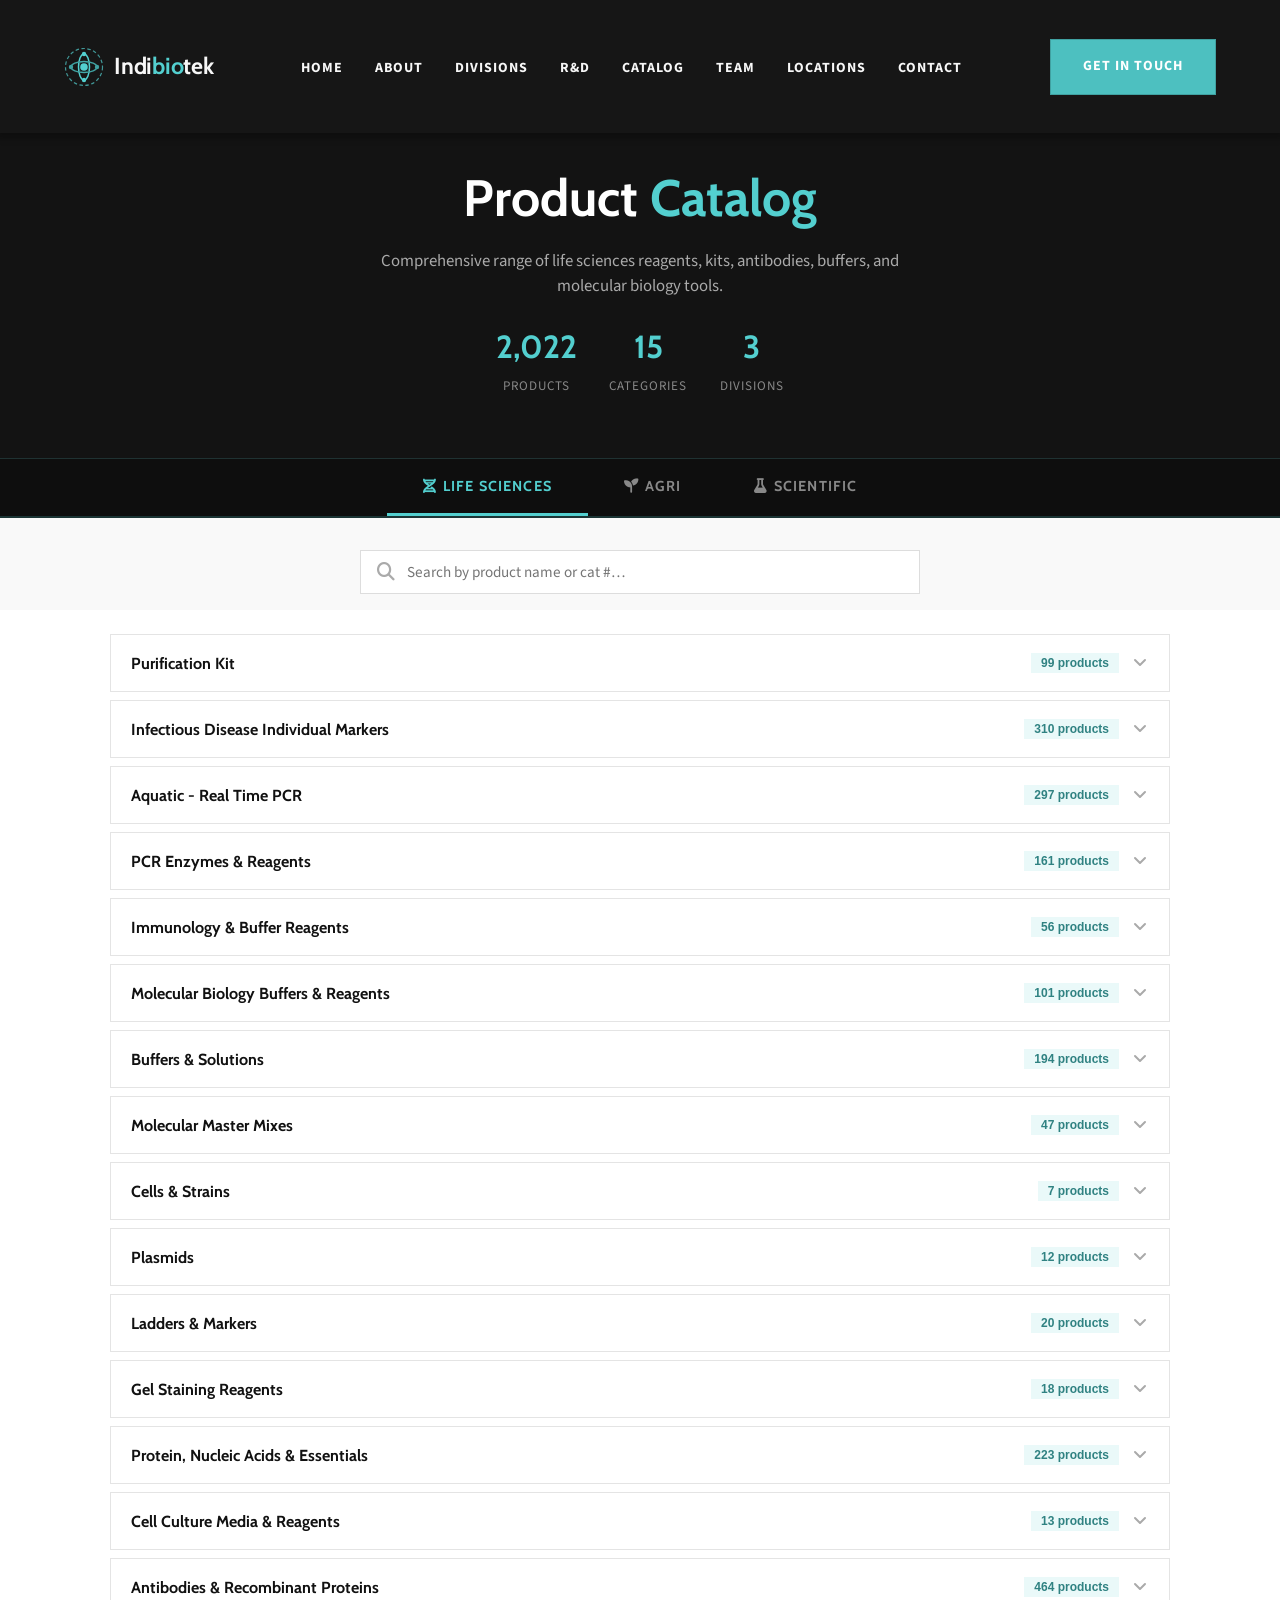
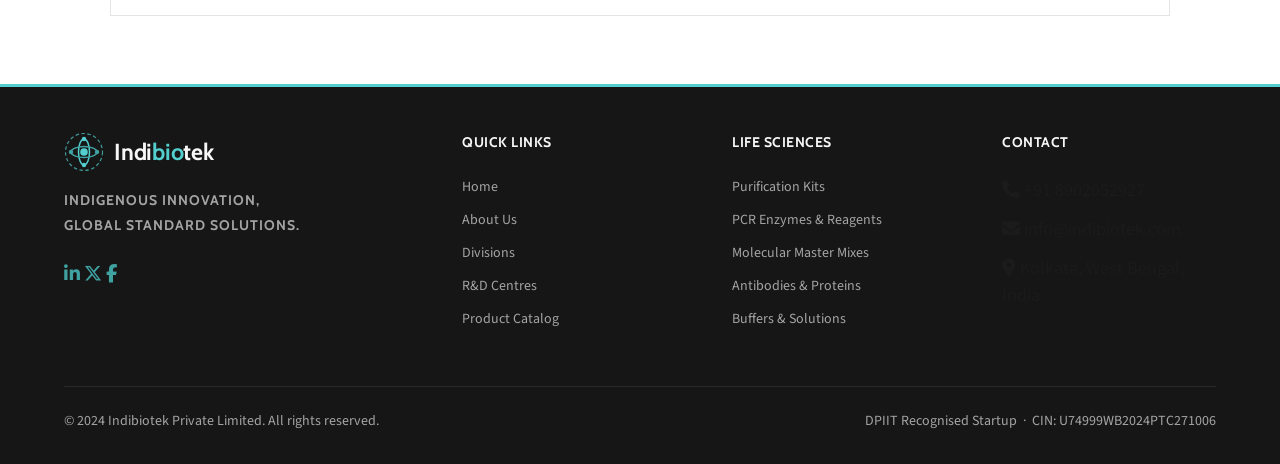
==== catalog.html @ bf6dfb71 "Rebuild catalog.html with complete DOCX product data (2,022 products) - 15 Life Sciences categories " ====
<!DOCTYPE html>
<html lang="en">
<head>
  <meta charset="UTF-8" />
  <meta name="viewport" content="width=device-width, initial-scale=1.0" />
  <meta name="description" content="Indibiotek Product Catalog — Life Sciences reagents, kits, antibodies, buffers, and more." />
  <meta name="theme-color" content="#161616" />
  <title>Product Catalog — Indibiotek Private Limited</title>

  <link rel="preconnect" href="https://fonts.googleapis.com" />
  <link rel="preconnect" href="https://fonts.gstatic.com" crossorigin />
  <link href="https://fonts.googleapis.com/css2?family=Cabin:wght@600;700&family=Source+Sans+Pro:wght@400;600;700&display=swap" rel="stylesheet" />
  <link rel="stylesheet" href="https://cdnjs.cloudflare.com/ajax/libs/font-awesome/6.5.0/css/all.min.css" crossorigin="anonymous" />
  <link rel="stylesheet" href="css/style.css" />
  <link rel="stylesheet" href="css/animations.css" />
  <link rel="icon" type="image/svg+xml" href="data:image/svg+xml,%3Csvg xmlns='http://www.w3.org/2000/svg' viewBox='0 0 36 36'%3E%3Ccircle cx='18' cy='18' r='17' stroke='%2353CFCF' stroke-width='2' fill='none'/%3E%3Cellipse cx='18' cy='18' rx='5' ry='12' stroke='%2353CFCF' stroke-width='1.5' fill='none'/%3E%3Cellipse cx='18' cy='18' rx='12' ry='5' stroke='%2340A1A1' stroke-width='1.5' fill='none'/%3E%3Ccircle cx='18' cy='18' r='3' fill='%2353CFCF'/%3E%3C/svg%3E" />

  <style>
    /* ── Catalog-specific styles ── */
    .catalog-hero {
      background: #161616;
      padding: 160px 0 60px;
      text-align: center;
      border-bottom: 1px solid rgba(83,207,207,0.15);
    }
    .catalog-hero h1 {
      font-family: var(--font-heading);
      font-size: clamp(2rem, 5vw, 3.2rem);
      color: #fff;
      margin-bottom: 12px;
    }
    .catalog-hero h1 span { color: var(--brand-teal); }
    .catalog-hero p {
      color: #aaa;
      font-size: 1.05rem;
      max-width: 560px;
      margin: 0 auto 24px;
    }
    .catalog-stats {
      display: flex;
      justify-content: center;
      gap: 32px;
      flex-wrap: wrap;
      margin-top: 24px;
    }
    .catalog-stat {
      text-align: center;
    }
    .catalog-stat .num {
      display: block;
      font-family: var(--font-heading);
      font-size: 2rem;
      font-weight: 700;
      color: var(--brand-teal);
    }
    .catalog-stat .lbl {
      font-size: 0.82rem;
      color: #888;
      text-transform: uppercase;
      letter-spacing: 0.08em;
    }

    /* Division tabs */
    .div-tabs {
      position: sticky;
      top: 0;
      z-index: 200;
      background: #0e0e0e;
      border-bottom: 2px solid rgba(83,207,207,0.2);
      display: flex;
      justify-content: center;
      gap: 0;
    }
    .div-tab {
      padding: 18px 36px;
      font-family: var(--font-heading);
      font-size: 0.9rem;
      font-weight: 700;
      letter-spacing: 0.08em;
      text-transform: uppercase;
      color: #888;
      background: none;
      border: none;
      border-bottom: 3px solid transparent;
      cursor: pointer;
      transition: color 0.2s, border-color 0.2s;
    }
    .div-tab:hover { color: #ddd; }
    .div-tab.active {
      color: var(--brand-teal);
      border-bottom-color: var(--brand-teal);
    }

    /* Division panels */
    .div-panel { display: none; }
    .div-panel.active { display: block; }

    /* Search bar */
    .catalog-search-wrap {
      padding: 32px 0 16px;
      background: #f9f9f9;
    }
    .catalog-search {
      display: flex;
      align-items: center;
      gap: 12px;
      max-width: 560px;
      margin: 0 auto;
      background: #fff;
      border: 1px solid #ddd;
      padding: 10px 16px;
    }
    .catalog-search i { color: #aaa; }
    .catalog-search input {
      flex: 1;
      border: none;
      outline: none;
      font-family: var(--font-body);
      font-size: 0.95rem;
      color: #333;
      background: none;
    }

    /* Accordion */
    .acc-list {
      max-width: 1100px;
      margin: 0 auto;
      padding: 24px 20px 60px;
    }
    .acc-item {
      border: 1px solid #e4e4e4;
      margin-bottom: 8px;
      background: #fff;
    }
    .acc-header {
      width: 100%;
      display: flex;
      align-items: center;
      gap: 12px;
      padding: 18px 20px;
      background: none;
      border: none;
      cursor: pointer;
      text-align: left;
      transition: background 0.15s;
    }
    .acc-header:hover { background: #f7fffe; }
    .acc-header[aria-expanded="true"] { background: #f0fffe; }
    .acc-title {
      flex: 1;
      font-family: var(--font-heading);
      font-size: 1rem;
      font-weight: 700;
      color: #111;
    }
    .acc-badge {
      font-size: 0.75rem;
      background: rgba(83,207,207,0.12);
      color: var(--brand-teal-dark, #2fa8a8);
      padding: 3px 10px;
      font-weight: 600;
      white-space: nowrap;
    }
    .acc-chevron {
      color: #aaa;
      flex-shrink: 0;
      transition: transform 0.25s;
    }
    .acc-header[aria-expanded="true"] .acc-chevron {
      transform: rotate(180deg);
      color: var(--brand-teal);
    }
    .acc-body {
      padding: 0 20px 20px;
      animation: fadeDown 0.2s ease;
    }
    @keyframes fadeDown {
      from { opacity:0; transform:translateY(-8px); }
      to   { opacity:1; transform:translateY(0); }
    }

    /* Product table */
    .table-wrap {
      overflow-x: auto;
    }
    .product-table {
      width: 100%;
      border-collapse: collapse;
      font-size: 0.875rem;
    }
    .product-table th {
      background: #161616;
      color: #fff;
      font-family: var(--font-heading);
      font-size: 0.78rem;
      letter-spacing: 0.07em;
      text-transform: uppercase;
      padding: 10px 14px;
      text-align: left;
    }
    .product-table td {
      padding: 9px 14px;
      border-bottom: 1px solid #f0f0f0;
      color: #333;
    }
    .product-table td:first-child {
      font-family: monospace;
      font-size: 0.8rem;
      color: #777;
      white-space: nowrap;
    }
    .product-table td:last-child {
      white-space: nowrap;
      color: #555;
    }
    .product-table tbody tr:hover { background: #fafffe; }
    .product-table tbody tr:last-child td { border-bottom: none; }

    /* Agri / Scientific placeholder */
    .coming-soon {
      text-align: center;
      padding: 80px 20px;
      color: #888;
    }
    .coming-soon h3 {
      font-family: var(--font-heading);
      font-size: 1.4rem;
      color: #333;
      margin-bottom: 10px;
    }

    @media (max-width: 600px) {
      .div-tab { padding: 14px 18px; font-size: 0.78rem; }
      .acc-title { font-size: 0.9rem; }
    }
  </style>
</head>
<body>

<!-- NAVBAR -->
<nav class="navbar" id="navbar" aria-label="Main navigation">
  <div class="container">
    <a href="index.html" class="nav-logo" aria-label="Indibiotek — Home">
      <svg class="logo-icon" viewBox="0 0 40 40" fill="none" xmlns="http://www.w3.org/2000/svg" aria-hidden="true">
        <circle cx="20" cy="20" r="18.5" stroke="#53CFCF" stroke-width="1.2" stroke-dasharray="3.5 2.5" opacity="0.7"/>
        <ellipse cx="20" cy="20" rx="5.5" ry="13" stroke="#53CFCF" stroke-width="1.5"/>
        <ellipse cx="20" cy="20" rx="13" ry="5.5" stroke="#40A1A1" stroke-width="1.5"/>
        <circle cx="20" cy="7"  r="2.2" fill="#53CFCF"/>
        <circle cx="20" cy="33" r="2.2" fill="#53CFCF"/>
        <circle cx="7"  cy="20" r="2.2" fill="#40A1A1"/>
        <circle cx="33" cy="20" r="2.2" fill="#40A1A1"/>
        <circle cx="20" cy="20" r="3.8" fill="#53CFCF"/>
        <circle cx="20" cy="20" r="5.5" stroke="#53CFCF" stroke-width="0.6" opacity="0.3"/>
      </svg>
      <span>Indi<span class="logo-bio">bio</span>tek</span>
    </a>
    <ul class="nav-links" role="list">
      <li><a href="index.html">Home</a></li>
      <li><a href="index.html#about">About</a></li>
      <li><a href="index.html#divisions">Divisions</a></li>
      <li><a href="index.html#rnd">R&amp;D</a></li>
      <li><a href="catalog.html" class="active-link">Catalog</a></li>
      <li><a href="index.html#team">Team</a></li>
      <li><a href="index.html#locations">Locations</a></li>
      <li><a href="index.html#contact">Contact</a></li>
    </ul>
    <a href="index.html#contact" class="btn btn-primary nav-cta">Get In Touch</a>
    <button class="nav-hamburger" aria-label="Toggle navigation menu" aria-expanded="false">
      <span></span><span></span><span></span>
    </button>
  </div>
  <nav class="nav-drawer" aria-label="Mobile navigation">
    <a href="index.html">Home</a>
    <a href="index.html#about">About</a>
    <a href="index.html#divisions">Divisions</a>
    <a href="index.html#rnd">R&amp;D</a>
    <a href="catalog.html">Catalog</a>
    <a href="index.html#team">Team</a>
    <a href="index.html#locations">Locations</a>
    <a href="index.html#contact">Contact</a>
    <a href="index.html#contact" class="btn btn-primary" style="text-align:center;margin-top:10px;">Get In Touch</a>
  </nav>
</nav>

<!-- HERO -->
<section class="catalog-hero">
  <div class="container">
    <h1>Product <span>Catalog</span></h1>
    <p>Comprehensive range of life sciences reagents, kits, antibodies, buffers, and molecular biology tools.</p>
    <div class="catalog-stats">
      <div class="catalog-stat"><span class="num">2,022</span><span class="lbl">Products</span></div>
      <div class="catalog-stat"><span class="num">15</span><span class="lbl">Categories</span></div>
      <div class="catalog-stat"><span class="num">3</span><span class="lbl">Divisions</span></div>
    </div>
  </div>
</section>

<!-- DIVISION TABS -->
<div class="div-tabs" role="tablist" aria-label="Product divisions">
  <button class="div-tab active" role="tab" aria-selected="true"  aria-controls="panel-ls"  id="tab-ls">
    <i class="fa-solid fa-dna" style="margin-right:6px;"></i>Life Sciences
  </button>
  <button class="div-tab"        role="tab" aria-selected="false" aria-controls="panel-ag"  id="tab-ag">
    <i class="fa-solid fa-seedling" style="margin-right:6px;"></i>Agri
  </button>
  <button class="div-tab"        role="tab" aria-selected="false" aria-controls="panel-sci" id="tab-sci">
    <i class="fa-solid fa-flask" style="margin-right:6px;"></i>Scientific
  </button>
</div>

<!-- LIFE SCIENCES PANEL -->
<div class="div-panel active" id="panel-ls" role="tabpanel" aria-labelledby="tab-ls">

  <!-- Search -->
  <div class="catalog-search-wrap">
    <div class="container">
      <div class="catalog-search">
        <i class="fa-solid fa-magnifying-glass"></i>
        <input type="search" id="ls-search" placeholder="Search by product name or cat #…" aria-label="Search Life Sciences products" />
      </div>
    </div>
  </div>

  <!-- Accordions -->
  <div class="acc-list" id="ls-acc-list">
        <div class="acc-item" id="acc-1">
          <button class="acc-header" aria-expanded="false" aria-controls="acc-1-body">
            <span class="acc-title">Purification Kit</span>
            <span class="acc-badge">99 products</span>
            <svg class="acc-chevron" width="18" height="18" viewBox="0 0 18 18" fill="none"><path d="M4 6l5 5 5-5" stroke="currentColor" stroke-width="2" stroke-linecap="round" stroke-linejoin="round"/></svg>
          </button>
          <div class="acc-body" id="acc-1-body" hidden>
            <div class="table-wrap">
              <table class="product-table">
                <thead><tr><th>Cat #</th><th>Product Name</th><th>Size / Qty</th></tr></thead>
                <tbody>
<tr><td>IBLS-PK-0001</td><td>Pure Blood/Serum/Plasma DNA Isolation Kit</td><td>50 T</td></tr>
<tr><td>IBLS-PK-0002</td><td>Pure Blood/Serum/Plasma DNA Isolation Kit</td><td>100 T</td></tr>
<tr><td>IBLS-PK-0003</td><td>Pure Blood/Serum/Plasma DNA Isolation Kit</td><td>250 T</td></tr>
<tr><td>IBLS-PK-0004</td><td>Pure Stool DNA Isolation Kit</td><td>50 T</td></tr>
<tr><td>IBLS-PK-0005</td><td>Pure Stool DNA Isolation Kit</td><td>100 T</td></tr>
<tr><td>IBLS-PK-0006</td><td>Pure Stool DNA Isolation Kit</td><td>250 T</td></tr>
<tr><td>IBLS-PK-0007</td><td>Pure Urine DNA Isolation Kit</td><td>50 T</td></tr>
<tr><td>IBLS-PK-0008</td><td>Pure Urine DNA Isolation Kit</td><td>100 T</td></tr>
<tr><td>IBLS-PK-0009</td><td>Pure Urine DNA Isolation Kit</td><td>250 T</td></tr>
<tr><td>IBLS-PK-0010</td><td>Pure Sputum DNA Isolation Kit</td><td>50 T</td></tr>
<tr><td>IBLS-PK-0011</td><td>Pure Sputum DNA Isolation Kit</td><td>100 T</td></tr>
<tr><td>IBLS-PK-0012</td><td>Pure sputum DNA Isolation Kit</td><td>250 T</td></tr>
<tr><td>IBLS-PK-0013</td><td>Pure Bacterial Genomic DNA Isolation Kit</td><td>50 T</td></tr>
<tr><td>IBLS-PK-0014</td><td>Pure Bacterial Genomic DNA Isolation Kit</td><td>100 T</td></tr>
<tr><td>IBLS-PK-0015</td><td>Pure Bacterial Genomic DNA Isolation Kit</td><td>250 T</td></tr>
<tr><td>IBLS-PK-0016</td><td>Pure Fungal DNA Isolation Kit</td><td>50 T</td></tr>
<tr><td>IBLS-PK-0017</td><td>Pure Fungal DNA Isolation Kit</td><td>100 T</td></tr>
<tr><td>IBLS-PK-0018</td><td>Pure Fungal DNA Isolation Kit</td><td>250 T</td></tr>
<tr><td>IBLS-PK-0019</td><td>Pure Milk DNA Isolation Kit</td><td>50 T</td></tr>
<tr><td>IBLS-PK-0020</td><td>Pure Milk DNA Isolation Kit</td><td>100 T</td></tr>
<tr><td>IBLS-PK-0021</td><td>Pure Milk DNA Isolation Kit</td><td>250 T</td></tr>
<tr><td>IBLS-PK-0022</td><td>Pure Water Tissue DNA Isolation Kit</td><td>50 T</td></tr>
<tr><td>IBLS-PK-0023</td><td>Pure Water Tissue DNA Isolation Kit</td><td>100 T</td></tr>
<tr><td>IBLS-PK-0024</td><td>Pure Water Tissue DNA Isolation Kit</td><td>250 T</td></tr>
<tr><td>IBLS-PK-0025</td><td>Pure Soil DNA Isolation Kit</td><td>50 T</td></tr>
<tr><td>IBLS-PK-0026</td><td>Pure Soil DNA Isolation Kit</td><td>100 T</td></tr>
<tr><td>IBLS-PK-0027</td><td>Pure Soil DNA Isolation Kit</td><td>250 T</td></tr>
<tr><td>IBLS-PK-0028</td><td>Pure Virus RNA Isolation Kit</td><td>50 T</td></tr>
<tr><td>IBLS-PK-0029</td><td>Pure Virus RNA Isolation Kit</td><td>100 T</td></tr>
<tr><td>IBLS-PK-0030</td><td>Pure Virus RNA Isolation Kit</td><td>250 T</td></tr>
<tr><td>IBLS-PK-0031</td><td>Pure Tissue RNA Isolation Kit</td><td>50 T</td></tr>
<tr><td>IBLS-PK-0032</td><td>Pure Tissue RNA Isolation Kit</td><td>100 T</td></tr>
<tr><td>IBLS-PK-0033</td><td>Pure Tissue RNA Isolation Kit</td><td>250 T</td></tr>
<tr><td>IBLS-PK-0034</td><td>Pure Blood RNA Isolation Kit</td><td>50 T</td></tr>
<tr><td>IBLS-PK-0035</td><td>Pure Blood RNA Isolation Kit</td><td>100 T</td></tr>
<tr><td>IBLS-PK-0036</td><td>Pure Blood RNA Isolation Kit</td><td>250 T</td></tr>
<tr><td>IBLS-PK-0037</td><td>Pure Plasma/Serum RNA Isolation Kit</td><td>50 T</td></tr>
<tr><td>IBLS-PK-0038</td><td>Pure Plasma/Serum RNA Isolation Kit</td><td>100 T</td></tr>
<tr><td>IBLS-PK-0039</td><td>Pure Plasma/Serum RNA Isolation Kit</td><td>250 T</td></tr>
<tr><td>IBLS-PK-0040</td><td>Pure Bacterial RNA Isolation Kit</td><td>50 T</td></tr>
<tr><td>IBLS-PK-0041</td><td>Pure Bacterial RNA Isolation Kit</td><td>100 T</td></tr>
<tr><td>IBLS-PK-0042</td><td>Pure Bacterial RNA Isolation Kit</td><td>250 T</td></tr>
<tr><td>IBLS-PK-0043</td><td>Pure Fungal/Plant RNA Isolation Kit</td><td>50 T</td></tr>
<tr><td>IBLS-PK-0044</td><td>Pure Fungal/Plant RNA Isolation Kit</td><td>100 T</td></tr>
<tr><td>IBLS-PK-0045</td><td>Pure Fungal/Plant RNA Isolation Kit</td><td>250 T</td></tr>
<tr><td>IBLS-PK-0046</td><td>Pure Tissue DNA Isolation Kit</td><td>50 T</td></tr>
<tr><td>IBLS-PK-0047</td><td>Pure Tissue DNA Isolation Kit</td><td>100 T</td></tr>
<tr><td>IBLS-PK-0048</td><td>Pure Tissue DNA Isolation Kit</td><td>500 Reaction</td></tr>
<tr><td>IBLS-PK-0049</td><td>Pure FFPE Tissue DNA Isolation Kit</td><td>50 T</td></tr>
<tr><td>IBLS-PK-0050</td><td>Pure FFPE Tissue DNA Isolation Kit</td><td>100 T</td></tr>
<tr><td>IBLS-PK-0051</td><td>Pure FFPE Tissue DNA Isolation Kit</td><td>500 Reaction</td></tr>
<tr><td>IBLS-PK-0052</td><td>Pure Blood/serum/plasma DNA Isolation Kit</td><td>50 T</td></tr>
<tr><td>IBLS-PK-0053</td><td>Pure Blood/serum/plasma DNA Isolation Kit</td><td>100 T</td></tr>
<tr><td>IBLS-PK-0054</td><td>Pure Blood/serum/plasma DNA Isolation Kit</td><td>500 Reaction</td></tr>
<tr><td>IBLS-PK-0055</td><td>Pure Bacterial Genomic DNA Isolation Kit</td><td>50 T</td></tr>
<tr><td>IBLS-PK-0056</td><td>Pure Bacterial Genomic DNA Isolation Kit</td><td>100 T</td></tr>
<tr><td>IBLS-PK-0057</td><td>Pure Bacterial Genomic DNA Isolation Kit</td><td>500 T</td></tr>
<tr><td>IBLS-PK-0058</td><td>Pure Fungal DNA Isolation Kit</td><td>50 T</td></tr>
<tr><td>IBLS-PK-0059</td><td>Pure Fungal DNA Isolation Kit</td><td>100 T</td></tr>
<tr><td>IBLS-PK-0060</td><td>Pure Fungal DNA Isolation Kit</td><td>500 T</td></tr>
<tr><td>IBLS-PK-0061</td><td>Pure Stool DNA Isolation Kit</td><td>50 T</td></tr>
<tr><td>IBLS-PK-0062</td><td>Pure Stool DNA Isolation Kit</td><td>100 T</td></tr>
<tr><td>IBLS-PK-0063</td><td>Pure Stool DNA Isolation Kit</td><td>500 T</td></tr>
<tr><td>IBLS-PK-0064</td><td>Pure Urine DNA Isolation Kit</td><td>50 T</td></tr>
<tr><td>IBLS-PK-0065</td><td>Pure Urine DNA Isolation Kit</td><td>100 T</td></tr>
<tr><td>IBLS-PK-0066</td><td>Pure Urine DNA Isolation Kit</td><td>500 T</td></tr>
<tr><td>IBLS-PK-0067</td><td>Pure sputum DNA Isolation Kit</td><td>50 T</td></tr>
<tr><td>IBLS-PK-0068</td><td>Pure sputum DNA Isolation Kit</td><td>100 T</td></tr>
<tr><td>IBLS-PK-0069</td><td>Pure sputum DNA Isolation Kit</td><td>500 T</td></tr>
<tr><td>IBLS-PK-0070</td><td>Pure Soil DNA Isolation Kit</td><td>50 T</td></tr>
<tr><td>IBLS-PK-0071</td><td>Pure Soil DNA Isolation Kit</td><td>100 T</td></tr>
<tr><td>IBLS-PK-0072</td><td>Pure Soil DNA Isolation Kit</td><td>500 T</td></tr>
<tr><td>IBLS-PK-0073</td><td>Pure Virus RNA Isolation Kit</td><td>50 T</td></tr>
<tr><td>IBLS-PK-0074</td><td>Pure Virus RNA Isolation Kit</td><td>100 T</td></tr>
<tr><td>IBLS-PK-0075</td><td>Pure Virus RNA Isolation Kit</td><td>500 T</td></tr>
<tr><td>IBLS-PK-0076</td><td>Pure Tissue RNA Isolation Kit</td><td>50 T</td></tr>
<tr><td>IBLS-PK-0077</td><td>Pure Tissue RNA Isolation Kit</td><td>100 T</td></tr>
<tr><td>IBLS-PK-0078</td><td>Pure Tissue RNA Isolation Kit</td><td>500 T</td></tr>
<tr><td>IBLS-PK-0079</td><td>Pure Blood/Serum RNA Isolation Kit</td><td>50 T</td></tr>
<tr><td>IBLS-PK-0080</td><td>Pure Blood/Serum RNA Isolation Kit</td><td>100 T</td></tr>
<tr><td>IBLS-PK-0081</td><td>Pure Blood/Serum RNA Isolation Kit</td><td>500 T</td></tr>
<tr><td>IBLS-PK-0082</td><td>Pure Fungal/Plant RNA Isolation Kit</td><td>50 T</td></tr>
<tr><td>IBLS-PK-0083</td><td>Pure Fungal/Plant RNA Isolation Kit</td><td>100 T</td></tr>
<tr><td>IBLS-PK-0084</td><td>Pure Fungal/Plant RNA Isolation Kit</td><td>500 T</td></tr>
<tr><td>IBLS-PK-0085</td><td>Pure Plasmid DNA Isolation Kit (Column Based)</td><td>20 T</td></tr>
<tr><td>IBLS-PK-0086</td><td>Pure Plasmid DNA Isolation Kit (Column Based)</td><td>50 T</td></tr>
<tr><td>IBLS-PK-0087</td><td>Pure Plasmid DNA Isolation Kit (Column Based)</td><td>100 T</td></tr>
<tr><td>IBLS-PK-0088</td><td>Pure Plasmid DNA Isolation Kit (Column Based)</td><td>250 T</td></tr>
<tr><td>IBLS-PK-0089</td><td>Pure PCR Purification Kit (Column Based)</td><td>20 T</td></tr>
<tr><td>IBLS-PK-0090</td><td>Pure PCR Purification Kit (Column Based)</td><td>50 T</td></tr>
<tr><td>IBLS-PK-0091</td><td>Pure PCR Purification Kit (Column Based)</td><td>100 T</td></tr>
<tr><td>IBLS-PK-0092</td><td>Pure PCR Purification Kit (Column Based)</td><td>250 T</td></tr>
<tr><td>IBLS-PK-0093</td><td>Pure Agarose Gel Extraction Kit (Column Based)</td><td>20 T</td></tr>
<tr><td>IBLS-PK-0094</td><td>Pure Agarose Gel Extraction Kit (Column Based)</td><td>50 T</td></tr>
<tr><td>IBLS-PK-0095</td><td>Pure Agarose Gel Extraction Kit (Column Based)</td><td>100 T</td></tr>
<tr><td>IBLS-PK-0096</td><td>Pure Agarose Gel Extraction Kit (Column Based)</td><td>250 T</td></tr>
<tr><td>IBLS-PK-0097</td><td>Magnetic Stand (16 Tubes)</td><td>1 no</td></tr>
<tr><td>IBLS-PK-0098</td><td>Magnetic stand (96 well plate)</td><td>1 no</td></tr>
<tr><td>IBLS-PK-0099</td><td>Spin column with collection tube</td><td>1 no</td></tr>
                </tbody>
              </table>
            </div>
          </div>
        </div>
        <div class="acc-item" id="acc-2">
          <button class="acc-header" aria-expanded="false" aria-controls="acc-2-body">
            <span class="acc-title">Infectious Disease Individual Markers</span>
            <span class="acc-badge">310 products</span>
            <svg class="acc-chevron" width="18" height="18" viewBox="0 0 18 18" fill="none"><path d="M4 6l5 5 5-5" stroke="currentColor" stroke-width="2" stroke-linecap="round" stroke-linejoin="round"/></svg>
          </button>
          <div class="acc-body" id="acc-2-body" hidden>
            <div class="table-wrap">
              <table class="product-table">
                <thead><tr><th>Cat #</th><th>Product Name</th><th>Size / Qty</th></tr></thead>
                <tbody>
<tr><td>IBLS-HMBIDIM-0001</td><td>BKV Viral Load Kit</td><td>25 T</td></tr>
<tr><td>IBLS-HMBIDIM-0002</td><td>Chikungunya Virus Detection Kit</td><td>25 T</td></tr>
<tr><td>IBLS-HMBIDIM-0003</td><td>CMV Viral Load Kit</td><td>25 T</td></tr>
<tr><td>IBLS-HMBIDIM-0004</td><td>Clostridium difficile Detection Kit</td><td>25 T</td></tr>
<tr><td>IBLS-HMBIDIM-0005</td><td>SARS-CoV-2 RT qPCR Kit (V.3.2)</td><td>25 T</td></tr>
<tr><td>IBLS-HMBIDIM-0006</td><td>SARS-CoV-2 RT qPCR Kit (V2.0-I)</td><td>25 T</td></tr>
<tr><td>IBLS-HMBIDIM-0007</td><td>CT/NG Detection Kit</td><td>25 T</td></tr>
<tr><td>IBLS-HMBIDIM-0008</td><td>Dengue Virus Detection Kit</td><td>25 T</td></tr>
<tr><td>IBLS-HMBIDIM-0009</td><td>Dengue Virus QT Kit</td><td>25 T</td></tr>
<tr><td>IBLS-HMBIDIM-0010</td><td>Dengue Virus Serotyping Kit</td><td>25 T</td></tr>
<tr><td>IBLS-HMBIDIM-0011</td><td>Dengue &amp;amp; Chikungunya Detection Kit</td><td>25 T</td></tr>
<tr><td>IBLS-HMBIDIM-0012</td><td>Dengue, Chikungunya &amp;amp; Malaria Detection Kit</td><td>25 T</td></tr>
<tr><td>IBLS-HMBIDIM-0013</td><td>EBV Real-Time PCR Detection Kit</td><td>25 T</td></tr>
<tr><td>IBLS-HMBIDIM-0014</td><td>EBV QT Real-Time PCR Detection Kit</td><td>25 T</td></tr>
<tr><td>IBLS-HMBIDIM-0015</td><td>H1N1 Detection Kit (CDC Protocol)</td><td>25 T</td></tr>
<tr><td>IBLS-HMBIDIM-0016</td><td>HBV Viral Load Kit</td><td>25 T</td></tr>
<tr><td>IBLS-HMBIDIM-0017</td><td>HCV Viral Load Kit</td><td>25 T</td></tr>
<tr><td>IBLS-HMBIDIM-0018</td><td>HCV Genotyping Kit</td><td>25 T</td></tr>
<tr><td>IBLS-HMBIDIM-0019</td><td>HIV-1 Viral Load Kit</td><td>25 T</td></tr>
<tr><td>IBLS-HMBIDIM-0020</td><td>HIV-1 &amp;amp; 2 Detection Kit (RUO)</td><td>25 T</td></tr>
<tr><td>IBLS-HMBIDIM-0021</td><td>HSV1/2 Detection Kit</td><td>25 T</td></tr>
<tr><td>IBLS-HMBIDIM-0022</td><td>HRSV Detection Kit</td><td>25 T</td></tr>
<tr><td>IBLS-HMBIDIM-0023</td><td>Human Adenovirus Detection Kit</td><td>25 T</td></tr>
<tr><td>IBLS-HMBIDIM-0024</td><td>Human Adenovirus &amp;amp; HRSV Detection Kit</td><td>25 T</td></tr>
<tr><td>IBLS-HMBIDIM-0025</td><td>Human Parvovirus B19 Quantitative Kit</td><td>25 T</td></tr>
<tr><td>IBLS-HMBIDIM-0026</td><td>H1N1/H3N2 with Inf B Detection Kit</td><td>25 T</td></tr>
<tr><td>IBLS-HMBIDIM-0027</td><td>Leptospira Detection Kit</td><td>25 T</td></tr>
<tr><td>IBLS-HMBIDIM-0028</td><td>Malaria Detection Kit</td><td>25 T</td></tr>
<tr><td>IBLS-HMBIDIM-0029</td><td>MTBC Detection Kit</td><td>25 T</td></tr>
<tr><td>IBLS-HMBIDIM-0030</td><td>MTBC/NTM Detection Kit</td><td>25 T</td></tr>
<tr><td>IBLS-HMBIDIM-0031</td><td>Pneumocystis pneumonia Detection Kit</td><td>25 T</td></tr>
<tr><td>IBLS-HMBIDIM-0032</td><td>Salmonella Enteritidis Detection Kit</td><td>25 T</td></tr>
<tr><td>IBLS-HMBIDIM-0033</td><td>Scrub Typhus Detection Kit</td><td>25 T</td></tr>
<tr><td>IBLS-HMBIDIM-0034</td><td>Toxoplasma Detection Kit</td><td>25 T</td></tr>
<tr><td>IBLS-HMBIDIM-0035</td><td>Zika Virus Detection Kit (RUO) 25 T 36 Human Oncology Individual Markers</td><td></td></tr>
<tr><td>IBLS-HMBIDIM-0036</td><td>ALK Fusion Detection Kit</td><td>25 T</td></tr>
<tr><td>IBLS-HMBIDIM-0037</td><td>BCR-ABL1 Qualitative Kit - Major</td><td>25 T</td></tr>
<tr><td>IBLS-HMBIDIM-0038</td><td>BCR-ABL1 Qualitative Kit - Major &amp;amp; Minor</td><td>25 T</td></tr>
<tr><td>IBLS-HMBIDIM-0039</td><td>BCR-ABL1 Qualitative Kit - Major, Minor &amp;amp; Micro</td><td>25 T</td></tr>
<tr><td>IBLS-HMBIDIM-0040</td><td>BCR-ABL1 Quantitative Kit - Major (WHO IS)</td><td>25 T</td></tr>
<tr><td>IBLS-HMBIDIM-0041</td><td>BCR-ABL1 Minor Quantitative Kit</td><td>25 T</td></tr>
<tr><td>IBLS-HMBIDIM-0042</td><td>BCR-ABL1 Quantitative Kit - Major &amp;amp; Minor</td><td>25 T</td></tr>
<tr><td>IBLS-HMBIDIM-0043</td><td>BCR-ABL1 Quantitative Kit - Major, Minor &amp;amp; Micro</td><td>25 T</td></tr>
<tr><td>IBLS-HMBIDIM-0044</td><td>BCR-ABL1 b2a2/b3a2 Differentiation Kit</td><td>25 T</td></tr>
<tr><td>IBLS-HMBIDIM-0045</td><td>BCR-ABL1 (EAC-DEL) Quantitative Kit</td><td>25 T</td></tr>
<tr><td>IBLS-HMBIDIM-0046</td><td>BCR-ABL1 Transcript Screening Kit</td><td>25 T</td></tr>
<tr><td>IBLS-HMBIDIM-0047</td><td>BRAF Mutations Detection Kit</td><td>25 T</td></tr>
<tr><td>IBLS-HMBIDIM-0048</td><td>C-Kit Mutations Detection Kit</td><td>25 T</td></tr>
<tr><td>IBLS-HMBIDIM-0049</td><td>CALR Mutations Detection Kit</td><td>25 T</td></tr>
<tr><td>IBLS-HMBIDIM-0050</td><td>CXCR4 Mutations Detection Kit</td><td>25 T</td></tr>
<tr><td>IBLS-HMBIDIM-0051</td><td>EGFR Mutations Detection Kit</td><td>25 T</td></tr>
<tr><td>IBLS-HMBIDIM-0052</td><td>FLT3 Mutations Detection Kit</td><td>25 T</td></tr>
<tr><td>IBLS-HMBIDIM-0053</td><td>HLA-B27 Detection Kit (Real-Time Qualitative PCR Kit)</td><td>25 T</td></tr>
<tr><td>IBLS-HMBIDIM-0054</td><td>IDH1/2 Mutations Detection Kit</td><td>25 T</td></tr>
<tr><td>IBLS-HMBIDIM-0055</td><td>IDH1/2 Detection &amp;amp; Differentiation Kit</td><td>25 T</td></tr>
<tr><td>IBLS-HMBIDIM-0056</td><td>JAK2 Mutations Detection Kit</td><td>25 T</td></tr>
<tr><td>IBLS-HMBIDIM-0057</td><td>JAK2 QT Kit (Allele Burden)</td><td>25 T</td></tr>
<tr><td>IBLS-HMBIDIM-0058</td><td>KRAS Mutations Detection Kit</td><td>25 T</td></tr>
<tr><td>IBLS-HMBIDIM-0059</td><td>MGMT Methylation Detection Kit</td><td>25 T</td></tr>
<tr><td>IBLS-HMBIDIM-0060</td><td>MPL Mutations Detection Kit</td><td>25 T</td></tr>
<tr><td>IBLS-HMBIDIM-0061</td><td>MYD88 Mutations Detection Kit</td><td>25 T</td></tr>
<tr><td>IBLS-HMBIDIM-0062</td><td>NPM1 Mutations Detection Kit</td><td>25 T</td></tr>
<tr><td>IBLS-HMBIDIM-0063</td><td>NPM1 Mutations Quantitative Kit</td><td>25 T</td></tr>
<tr><td>IBLS-HMBIDIM-0064</td><td>NRAS Mutations Detection Kit</td><td>25 T</td></tr>
<tr><td>IBLS-HMBIDIM-0065</td><td>NUP214 (CAN) Rearrangements Kit</td><td>25 T</td></tr>
<tr><td>IBLS-HMBIDIM-0066</td><td>PIK3CA Mutations Detection Kit</td><td>25 T</td></tr>
<tr><td>IBLS-HMBIDIM-0067</td><td>PML-RARA Qualitative Kit (BCR1, BCR2 &amp;amp; BCR3)</td><td>25 T</td></tr>
<tr><td>IBLS-HMBIDIM-0068</td><td>PML-RARA Quantitative Kit (BCR1, BCR2 &amp;amp; BCR3)</td><td>25 T</td></tr>
<tr><td>IBLS-HMBIDIM-0069</td><td>RBM15-MKL1 Fusion Detection Kit</td><td>25 T</td></tr>
<tr><td>IBLS-HMBIDIM-0070</td><td>ROS1 Fusion Detection Kit 25 T 71 AMR Individual Markers</td><td></td></tr>
<tr><td>IBLS-HMBAMRIM-0001</td><td>MDR-TB Fast Detection Kit (RIF -INH Detection Real-Time Qualitative PCR kit)</td><td>25 T</td></tr>
<tr><td>IBLS-HMBAMRIM-0002</td><td>MDR-TB Fast Detection Kit (RIF -INH Detection Real-Time Qualitative PCR kit) (Extraction-free)</td><td>25 T</td></tr>
<tr><td>IBLS-HMBAMRIM-0003</td><td>Antimicrobial Resistance Detection Kit (Carbapenamase Resistance)</td><td>25 T</td></tr>
<tr><td>IBLS-HMBAMRIM-0004</td><td>MRSA Detection Kit (Real-Time Qualitative PCR Kit)</td><td>25 T</td></tr>
<tr><td>IBLS-HMBAMRIM-0005</td><td>ESBL gene detection kit. (multiplex real time PCR) 25 T 76 Infectious Diseases Panel</td><td></td></tr>
<tr><td>IBLS-HMBIDP-0001</td><td>Respiratory Bacterial Pathogen Panel Kit</td><td>25 T</td></tr>
<tr><td>IBLS-HMBIDP-0002</td><td>Respiratory Viral Pathogen Panel Kit</td><td>25 T</td></tr>
<tr><td>IBLS-HMBIDP-0003</td><td>Encephalitis Panel (Real-Time Qualitative PCR Kit)</td><td>25 T</td></tr>
<tr><td>IBLS-HMBIDP-0004</td><td>ToRCH Panel (Real-Time Qualitative PCR Kit)</td><td>25 T</td></tr>
<tr><td>IBLS-HMBIDP-0005</td><td>Flu Panel (Real-Time Qualitative PCR Kit)</td><td>25 T</td></tr>
<tr><td>IBLS-HMBIDP-0006</td><td>SARI Panel 1 Kit</td><td>25 T</td></tr>
<tr><td>IBLS-HMBIDP-0007</td><td>Sepsis AMR Panel Kit (RUO)</td><td>25 T</td></tr>
<tr><td>IBLS-HMBIDP-0008</td><td>STD Panel Kit</td><td>25 T</td></tr>
<tr><td>IBLS-HMBIDP-0009</td><td>Transplant Panel Kit</td><td>25 T</td></tr>
<tr><td>IBLS-HMBIDP-0010</td><td>Tropical Fever Panel Kit</td><td>25 T</td></tr>
<tr><td>IBLS-HMBIDP-0011</td><td>UTI ID Panel Kit 25 T 87 AMR Panel</td><td></td></tr>
<tr><td>IBLS-HMBAMRP-0001</td><td>AMR Panel Kit</td><td>25 T</td></tr>
<tr><td>IBLS-HMBAMRP-0002</td><td>Carbapenem Resistance Detection Kit</td><td>25 T</td></tr>
<tr><td>IBLS-HMBAMRP-0003</td><td>Carbapenem-Resistant Enterobacteriaceae (CRE) Detection Kit</td><td>25 T</td></tr>
<tr><td>IBLS-HMBAMRP-0004</td><td>ESBL &amp;amp; Carbapenem Resistance Detection Kit</td><td>25 T</td></tr>
<tr><td>IBLS-HMBAMRP-0005</td><td>ESBL Resistance Detection Kit</td><td>25 T</td></tr>
<tr><td>IBLS-HMBAMRP-0006</td><td>ESKAPE ID &amp;amp; AMR Panel Kit</td><td>25 T</td></tr>
<tr><td>IBLS-HMBAMRP-0007</td><td>GPP-CID &amp;amp; Carba-R Panel Kit</td><td>25 T</td></tr>
<tr><td>IBLS-HMBAMRP-0008</td><td>Rifampicin Resistant MTB Detection Kit</td><td>25 T</td></tr>
<tr><td>IBLS-HMBAMRP-0009</td><td>Rifampicin &amp;amp; Isoniazid Resistant MTB Detection Kit</td><td>25 T</td></tr>
<tr><td>IBLS-HMBAMRP-0010</td><td>MRSA Detection Kit</td><td>25 T</td></tr>
<tr><td>IBLS-HMBAMRP-0011</td><td>VRE Detection Kit</td><td>25 T</td></tr>
<tr><td>IBLS-HMBAMRP-0012</td><td>VRSA Detection Kit</td><td>25 T</td></tr>
<tr><td>IBLS-HMBAMRP-0013</td><td>UTI AMR Panel Kit 25 T 100 Women Health HPV Panel</td><td></td></tr>
<tr><td>IBLS-HMBWHPVP-0001</td><td>HPV 16 &amp;amp; 18 Detection Kit</td><td>25 T</td></tr>
<tr><td>IBLS-HMBWHPVP-0002</td><td>HPV HR with 16 &amp;amp; 18 Differentiation Kit (Single tube)</td><td>25 T</td></tr>
<tr><td>IBLS-HMBWHPVP-0003</td><td>HPV HR and LR with 16 &amp;amp; 18 Differentiation Kit</td><td>25 T</td></tr>
<tr><td>IBLS-HMBWHPVP-0004</td><td>HPV HR Genotyping Kit</td><td>25 T</td></tr>
<tr><td>IBLS-HMBWHPVP-0005</td><td>HPV High Risk Genotyping Plus Kit 25 T 105 Oncology Panel</td><td></td></tr>
<tr><td>IBLS-HMBOP-0001</td><td>Acute Leukemia Panel Kit</td><td>25 T</td></tr>
<tr><td>IBLS-HMBOP-0002</td><td>ALL Comprehensive Panel Kit</td><td>25 T</td></tr>
<tr><td>IBLS-HMBOP-0003</td><td>AML Comprehensive Panel Kit</td><td>25 T</td></tr>
<tr><td>IBLS-HMBOP-0004</td><td>Colorectal Cancer Mutations Panel Kit</td><td>25 T</td></tr>
<tr><td>IBLS-HMBOP-0005</td><td>Leukemia Fusion Panel Kit</td><td>25 T</td></tr>
<tr><td>IBLS-HMBOP-0006</td><td>Lung Cancer Mutations Panel Kit</td><td>25 T</td></tr>
<tr><td>IBLS-HMBOP-0007</td><td>MPN Mutations Panel Kit</td><td>25 T</td></tr>
<tr><td>IBLS-HMBOP-0008</td><td>Paediatric Leukemia Panel kit 25 T 113 Rapid Test</td><td></td></tr>
<tr><td>IBLS-HRT-0001</td><td>Chikungunya IgM/IgG Antibodies Test-Device</td><td>10 T</td></tr>
<tr><td>IBLS-HRT-0002</td><td>CK-MB Test-Device</td><td>5 T</td></tr>
<tr><td>IBLS-HRT-0003</td><td>COVID-19 Antigen Test-Device</td><td>25 T</td></tr>
<tr><td>IBLS-HRT-0004</td><td>CRP Test - Device Semiquantitative</td><td>5 T</td></tr>
<tr><td>IBLS-HRT-0005</td><td>Dengue Combo Test (Ag+Ab) - Device</td><td>10 T</td></tr>
<tr><td>IBLS-HRT-0006</td><td>Dengue IgG/IgM Test -Device</td><td>25 T</td></tr>
<tr><td>IBLS-HRT-0007</td><td>Dengue NS1 Antigen Test -Device</td><td>25 T</td></tr>
<tr><td>IBLS-HRT-0008</td><td>Fecal Occult Blood Detection Test-Device</td><td>10 T</td></tr>
<tr><td>IBLS-HRT-0009</td><td>Filariasis IgG/IgM Antibodies Test -Device</td><td>10 T</td></tr>
<tr><td>IBLS-HRT-0010</td><td>HBsAg Test-Device S/P</td><td>25 T</td></tr>
<tr><td>IBLS-HRT-0011</td><td>HCV Ab Test-Device</td><td>25 T</td></tr>
<tr><td>IBLS-HRT-0012</td><td>HEV IgG/IgM Antibodies Test -Device</td><td>10 T</td></tr>
<tr><td>IBLS-HRT-0013</td><td>HIV 1 and HIV2 Ab Test -Device</td><td>25 T</td></tr>
<tr><td>IBLS-HRT-0014</td><td>HIV 1/2 Antibody, HCV Antibody, Syphilis Antibody &amp;amp; HBsAg Antigen Test Combo</td><td>25T</td></tr>
<tr><td>IBLS-HRT-0015</td><td>H. Pylori Antibodies Detection Test -Device</td><td>10 T</td></tr>
<tr><td>IBLS-HRT-0016</td><td>IgE Test -Device Semiquantitative</td><td>5 T</td></tr>
<tr><td>IBLS-HRT-0017</td><td>Leptospira IgG/IgM antibodies Test-Device</td><td>10 T</td></tr>
<tr><td>IBLS-HRT-0018</td><td>Leptospira IgM Antibodies-Device</td><td>10 T</td></tr>
<tr><td>IBLS-HRT-0019</td><td>LH Test -Device</td><td>10 T</td></tr>
<tr><td>IBLS-HRT-0020</td><td>Malaria Pf (HRP2)/PAN (pLDH) Antigen Test -Device</td><td>25 T</td></tr>
<tr><td>IBLS-HRT-0021</td><td>Malaria Pf (HRP2)/Pv (pLDH) Antigen Test -Device</td><td>25 T</td></tr>
<tr><td>IBLS-HRT-0022</td><td>Myoglobin Test Device</td><td>5 T</td></tr>
<tr><td>IBLS-HRT-0023</td><td>NT-proBNP Test-Device</td><td>10 T</td></tr>
<tr><td>IBLS-HRT-0024</td><td>PCT (Procalcitonin) Test -Device Semiquantitative</td><td>5 T</td></tr>
<tr><td>IBLS-HRT-0025</td><td>Pregnancy Test -Device</td><td>25 T</td></tr>
<tr><td>IBLS-HRT-0026</td><td>Pregnancy Test -Device(Urine/Serum)</td><td>25 T</td></tr>
<tr><td>IBLS-HRT-0027</td><td>S.Typhi IgG/IgM Test -Device</td><td>25 T</td></tr>
<tr><td>IBLS-HRT-0028</td><td>Scrub Typhus IgG/IgM Antibodies -Device</td><td>10 T</td></tr>
<tr><td>IBLS-HRT-0029</td><td>Sickle Cell Anemia Test -Device</td><td>10 T</td></tr>
<tr><td>IBLS-HRT-0030</td><td>Syphilis Antibody Test -Device</td><td>25 T</td></tr>
<tr><td>IBLS-HRT-0031</td><td>Syphilis Antibody Test -Dipstick</td><td>25 T</td></tr>
<tr><td>IBLS-HRT-0032</td><td>Troponin I Test -Device</td><td>10 T</td></tr>
<tr><td>IBLS-HRT-0033</td><td>Troponin T Test -Device 10 T 146 Quantitative Turbidimetric Test</td><td></td></tr>
<tr><td>IBLS-HQTT-0001</td><td>Quantitative Turbidimetric Test for Determination of Rheumatoid Factors (RA)</td><td>25 ml</td></tr>
<tr><td>IBLS-HQTT-0002</td><td>Quantitative Turbidimetric Test for Determination of Rheumatoid Factors (RA)</td><td>50 ml</td></tr>
<tr><td>IBLS-HQTT-0003</td><td>Quantitative Turbidimetric Test for determination of Anti-Streptolysin O (ASO)</td><td>25 ml</td></tr>
<tr><td>IBLS-HQTT-0004</td><td>Quantitative Turbidimetric Test for determination of Anti-Streptolysin O (ASO)</td><td>50 ml</td></tr>
<tr><td>IBLS-HQTT-0005</td><td>Quantitative Turbidimetric Test for Determination of C-Reactive Protein (CRP) 50 ml 151 Slide Agglutination Test</td><td></td></tr>
<tr><td>IBLS-HSAT-0001</td><td>Slide Agglutination test for Rheumatoid Factors (RA)</td><td>25 T</td></tr>
<tr><td>IBLS-HSAT-0002</td><td>Slide Agglutination test for Rheumatoid Factors (RA)</td><td>50 T</td></tr>
<tr><td>IBLS-HSAT-0003</td><td>Slide Agglutination test for Rheumatoid factors (RA)</td><td>100 T</td></tr>
<tr><td>IBLS-HSAT-0004</td><td>Slide Agglutination test for Anti-Streptolysin O (ASO)</td><td>25 T</td></tr>
<tr><td>IBLS-HSAT-0005</td><td>Slide Agglutination test for Anti-Streptolysin O (ASO)</td><td>50 T</td></tr>
<tr><td>IBLS-HSAT-0006</td><td>Slide Agglutination test for Anti-Streptolysin O (ASO)</td><td>100 T</td></tr>
<tr><td>IBLS-HSAT-0007</td><td>Slide Agglutination Test for C-Reactive Protein (CRP)</td><td>25 T</td></tr>
<tr><td>IBLS-HSAT-0008</td><td>Slide Agglutination Test for C-Reactive Protein (CRP)</td><td>50 T</td></tr>
<tr><td>IBLS-HSAT-0009</td><td>Slide Agglutination Test for C-Reactive Protein (CRP) 100 T 160 ELISA Test</td><td></td></tr>
<tr><td>IBLS-HELISA-0001</td><td>ELISA Assay for Detection of Dengue IgG Antibodies</td><td>96 T</td></tr>
<tr><td>IBLS-HELISA-0002</td><td>ELISA Assay for Detection of Dengue IgM Antibodies</td><td>96 T</td></tr>
<tr><td>IBLS-HELISA-0003</td><td>ELISA Assay for Detection of HIV 1 and HIV 2 Antibodies</td><td>96 T</td></tr>
<tr><td>IBLS-HELISA-0004</td><td>ELISA Assay for Detection of Dengue NS1 Antigen</td><td>96 T</td></tr>
<tr><td>IBLS-HELISA-0005</td><td>ELISA Assay for the Detection of Hepatitis B Surface Antigen (HBsAg)</td><td>96 T</td></tr>
<tr><td>IBLS-HELISA-0006</td><td>ELISA Assay for Detection of Antibodies to HCV (3rd Gen.)</td><td>96 T</td></tr>
<tr><td>IBLS-HELISA-0007</td><td>ELISA Assay for Detection of HIV P24 Antigen and Antibodies to HIV 1 and HIV 2 in human serum or plasma 96 T 167 Urine Strips</td><td></td></tr>
<tr><td>IBLS-HUS-0001</td><td>Urine strip 10 Parameters (Glucose, protein, ketone, specific gravity, pH, Blood, Bilirubin, Urobilinogen, Nitrite, Leucocytes)</td><td>100 T</td></tr>
<tr><td>IBLS-HUS-0002</td><td>Urine Strip 2P- GP (Glucose and protein)</td><td>100 T</td></tr>
<tr><td>IBLS-HUS-0003</td><td>Urine Strip 2K- GK (Glucose and Ketone) 100 T 170 Clinical Biochemistry</td><td></td></tr>
<tr><td>IBLS-HCB-0001</td><td>Total Bile Acid Assay Kit</td><td>50 T</td></tr>
<tr><td>IBLS-HCB-0002</td><td>Homocysteine Assay Kit</td><td>50 T</td></tr>
<tr><td>IBLS-HCB-0003</td><td>Creatinine Assay Kit</td><td>50 T</td></tr>
<tr><td>IBLS-HCB-0004</td><td>Glucose Assay Kit</td><td>50 T</td></tr>
<tr><td>IBLS-HCB-0005</td><td>N-Acetyl-beta-D-Aminoglucosidase Assay Kit</td><td>50 T</td></tr>
<tr><td>IBLS-HCB-0006</td><td>Free Fatty Acid Assay Kit</td><td>50 T</td></tr>
<tr><td>IBLS-HCB-0007</td><td>C-Reactive Protein (CRP) Assay Kit</td><td>50 T</td></tr>
<tr><td>IBLS-HCB-0008</td><td>C-Reactive Protein (CRP) Assay Kit</td><td>50 T</td></tr>
<tr><td>IBLS-HCB-0009</td><td>Rheumatoid Factor (RF) Assay Kit</td><td>50 T</td></tr>
<tr><td>IBLS-HCB-0010</td><td>Rheumatoid Factor (RF) Assay Kit</td><td>50 T</td></tr>
<tr><td>IBLS-HCB-0011</td><td>Rheumatoid Factor (RF) Assay Kit</td><td>50 T</td></tr>
<tr><td>IBLS-HCB-0012</td><td>Anti-Streptolysin O (ASO) Assay Kit</td><td>50 T</td></tr>
<tr><td>IBLS-HCB-0013</td><td>Anti-Streptolysin O (ASO) Assay Kit</td><td>50 T</td></tr>
<tr><td>IBLS-HCB-0014</td><td>Carbon Dioxide (CO₂) Assay Kit</td><td>50 T</td></tr>
<tr><td>IBLS-HCB-0015</td><td>Ferritin Assay Kit</td><td>50 T</td></tr>
<tr><td>IBLS-HCB-0016</td><td>Alpha-Amylase (α-AMY) Assay Kit</td><td>50 T</td></tr>
<tr><td>IBLS-HCB-0017</td><td>Blood Ammonia Assay Kit</td><td>50 T</td></tr>
<tr><td>IBLS-HCB-0018</td><td>Sialic Acid Test Kit</td><td>50 T</td></tr>
<tr><td>IBLS-HCB-0019</td><td>Glycated Hemoglobin (HbA1c) Assay Kit</td><td>50 T</td></tr>
<tr><td>IBLS-HCB-0020</td><td>Neutrophil Gelatinase-Associated Lipid Transport Protein Kit</td><td>50 T</td></tr>
<tr><td>IBLS-HCB-0021</td><td>Lipase (LPS) Assay Kit</td><td>50 T</td></tr>
<tr><td>IBLS-HCB-0022</td><td>Anti-Streptolysin O (ASO) Assay Kit</td><td>50 T</td></tr>
<tr><td>IBLS-HCB-0023</td><td>Anti-Streptolysin O (ASO) Assay Kit</td><td>50 T</td></tr>
<tr><td>IBLS-HCB-0024</td><td>Carbon Dioxide (CO₂) Assay Kit</td><td>50 T</td></tr>
<tr><td>IBLS-HCB-0025</td><td>Ferritin Assay Kit</td><td>50 T</td></tr>
<tr><td>IBLS-HCB-0026</td><td>Alpha-Amylase (α-AMY) Assay Kit</td><td>50 T</td></tr>
<tr><td>IBLS-HCB-0027</td><td>Blood Ammonia Assay Kit</td><td>50 T</td></tr>
<tr><td>IBLS-HCB-0028</td><td>Sialic Acid Test Kit</td><td>50 T</td></tr>
<tr><td>IBLS-HCB-0029</td><td>Glycated Hemoglobin (HbA1c) Assay Kit</td><td>50 T</td></tr>
<tr><td>IBLS-HCB-0030</td><td>Neutrophil Gelatinase-Associated Lipid Transport Protein Kit</td><td>50 T</td></tr>
<tr><td>IBLS-HCB-0031</td><td>Lipase (LPS) Assay Kit</td><td>50 T</td></tr>
<tr><td>IBLS-HCB-0032</td><td>Angiotensin-Converting Enzyme (ACE) Assay Kit</td><td>50 T</td></tr>
<tr><td>IBLS-HCB-0033</td><td>β-Hydroxybutyric Acid Determination Kit</td><td>50 T</td></tr>
<tr><td>IBLS-HCB-0034</td><td>Potassium Determination Kit</td><td>50 T</td></tr>
<tr><td>IBLS-HCB-0035</td><td>Sodium Determination Kit</td><td>50 T</td></tr>
<tr><td>IBLS-HCB-0036</td><td>Urine Microalbumin Test Kit</td><td>50 T</td></tr>
<tr><td>IBLS-HCB-0037</td><td>Adenosine Deaminase (ADA) Kit</td><td>50 T</td></tr>
<tr><td>IBLS-HCB-0038</td><td>Glutathione Reductase (GR) Assay Kit</td><td>50 T</td></tr>
<tr><td>IBLS-HCB-0039</td><td>HDL Cholesterol Measurement Kit</td><td>50 T</td></tr>
<tr><td>IBLS-HCB-0040</td><td>LDL Cholesterol Measurement Kit</td><td>50 T</td></tr>
<tr><td>IBLS-HCB-0041</td><td>Aspartate Aminotransferase Mitochondrial Isoenzyme Assay Kit</td><td>50 T</td></tr>
<tr><td>IBLS-HCB-0042</td><td>Glycolytic Acid CG (Homogeneous) Kit</td><td>50 T</td></tr>
<tr><td>IBLS-HCB-0043</td><td>α-L-Fucosidase Assay Kit</td><td>50 T</td></tr>
<tr><td>IBLS-HCB-0044</td><td>5&#x27;-Ribonucleotide Hydrolysis Assay Kit</td><td>50 T</td></tr>
<tr><td>IBLS-HCB-0045</td><td>Uric Acid Determination Kit</td><td>50 T</td></tr>
<tr><td>IBLS-HCB-0046</td><td>D-Dimer Determination Kit</td><td>50 T</td></tr>
<tr><td>IBLS-HCB-0047</td><td>Troponin I Kit</td><td>50 T</td></tr>
<tr><td>IBLS-HCB-0048</td><td>Calcitoninogen Kit</td><td>50 T</td></tr>
<tr><td>IBLS-HCB-0049</td><td>Calcitonin Measurement Kit</td><td>50 T</td></tr>
<tr><td>IBLS-HCB-0050</td><td>sdLDL-C (Small Dense LDL Cholesterol) Kit</td><td>50 T</td></tr>
<tr><td>IBLS-HCB-0051</td><td>Immunoglobulin E (IgE) Kit</td><td>50 T</td></tr>
<tr><td>IBLS-HCB-0052</td><td>β2-microglobulin Reagent (with blood and urine test)</td><td>50 T</td></tr>
<tr><td>IBLS-HCB-0053</td><td>Urine Microalbumin Reagent</td><td>50 T</td></tr>
<tr><td>IBLS-HCB-0054</td><td>Small Dense Low Density Lipoprotein Cholesterol Reagent</td><td>50 T</td></tr>
<tr><td>IBLS-HCB-0055</td><td>Sially Liquefied Sugar Chain Antigen-6 Reagent</td><td>50 T</td></tr>
<tr><td>IBLS-HCB-0056</td><td>Sialic Acid Reagent</td><td>50 T</td></tr>
<tr><td>IBLS-HCB-0057</td><td>Rheumatoid Factor Reagent</td><td>50 T</td></tr>
<tr><td>IBLS-HCB-0058</td><td>Retinol-binding Protein Reagent (with blood and urine test)</td><td>50 T</td></tr>
<tr><td>IBLS-HCB-0059</td><td>Prealbumin Reagent</td><td>50 T</td></tr>
<tr><td>IBLS-HCB-0060</td><td>Neutrophil Gelatinase-related Apolipoprotein Reagent</td><td>50 T</td></tr>
<tr><td>IBLS-HCB-0061</td><td>Low Density Lipoprotein Cholesterol Reagent</td><td>50 T</td></tr>
<tr><td>IBLS-HCB-0062</td><td>Lipoprotein(a) Reagent</td><td>50 T</td></tr>
<tr><td>IBLS-HCB-0063</td><td>Lipase Reagent</td><td>50 T</td></tr>
<tr><td>IBLS-HCB-0064</td><td>Homocysteine Reagent</td><td>50 T</td></tr>
<tr><td>IBLS-HCB-0065</td><td>High-sensitivity C-reactive Protein Reagent</td><td>50 T</td></tr>
<tr><td>IBLS-HCB-0066</td><td>High Density Lipoprotein Cholesterol Reagent</td><td>50 T</td></tr>
<tr><td>IBLS-HCB-0067</td><td>Glycolic Acid Reagent</td><td>50 T</td></tr>
<tr><td>IBLS-HCB-0068</td><td>Glycated Hemoglobin Reagent</td><td>50 T</td></tr>
<tr><td>IBLS-HCB-0069</td><td>Free Fatty Acid Reagent</td><td>50 T</td></tr>
<tr><td>IBLS-HCB-0070</td><td>Fibrin (Ogen) Degradation Product Reagent</td><td>50 T</td></tr>
<tr><td>IBLS-HCB-0071</td><td>Ferritin Reagent</td><td>50 T</td></tr>
<tr><td>IBLS-HCB-0072</td><td>D-dimer Reagent</td><td>50 T</td></tr>
<tr><td>IBLS-HCB-0073</td><td>Cystatin C Reagent (with blood and urine test)</td><td>50 T</td></tr>
<tr><td>IBLS-HCB-0074</td><td>Creatinine Reagent</td><td>50 T</td></tr>
<tr><td>IBLS-HCB-0075</td><td>C-reactive Protein Reagent</td><td>50 T</td></tr>
<tr><td>IBLS-HCB-0076</td><td>Complement C1q Reagent</td><td>50 T</td></tr>
<tr><td>IBLS-HCB-0077</td><td>Carbon Dioxide Reagent</td><td>50 T</td></tr>
<tr><td>IBLS-HCB-0078</td><td>Aspartate Aminotransferase Mitochondrial Isoenzyme Reagent</td><td>50 T</td></tr>
<tr><td>IBLS-HCB-0079</td><td>Apolipoprotein E Reagent</td><td>50 T</td></tr>
<tr><td>IBLS-HCB-0080</td><td>Apolipoprotein B Reagent</td><td>50 T</td></tr>
<tr><td>IBLS-HCB-0081</td><td>Apolipoprotein A1 Reagent</td><td>50 T</td></tr>
<tr><td>IBLS-HCB-0082</td><td>Anti-Streptococcus O Reagent</td><td>50 T</td></tr>
<tr><td>IBLS-HCB-0083</td><td>Adiponectin Reagent</td><td>50 T</td></tr>
<tr><td>IBLS-HCB-0084</td><td>Adenosine Deaminase Reagent</td><td>50 T</td></tr>
<tr><td>IBLS-HCB-0085</td><td>5&#x27;-nucleotidase Reagent</td><td>50 T</td></tr>
<tr><td>IBLS-HCB-0086</td><td>β2-microglobulin Reagent (with blood and urine test)</td><td>50 T</td></tr>
<tr><td>IBLS-HCB-0087</td><td>Urine Microalbumin Reagent</td><td>50 T</td></tr>
<tr><td>IBLS-HCB-0088</td><td>Small Dense Low Density Lipoprotein Cholesterol Reagent</td><td>50 T</td></tr>
<tr><td>IBLS-HCB-0089</td><td>Sially Liquefied Sugar Chain Antigen-6 Reagent</td><td>50 T</td></tr>
<tr><td>IBLS-HCB-0090</td><td>Sialic Acid Reagent</td><td>50 T</td></tr>
<tr><td>IBLS-HCB-0091</td><td>Rheumatoid Factor Reagent</td><td>50 T</td></tr>
<tr><td>IBLS-HCB-0092</td><td>Retinol-binding Protein Reagent (with blood and urine test)</td><td>50 T</td></tr>
<tr><td>IBLS-HCB-0093</td><td>Prealbumin Reagent</td><td>50 T</td></tr>
<tr><td>IBLS-HCB-0094</td><td>Neutrophil Gelatinase-related Apolipoprotein Reagent</td><td>50 T</td></tr>
<tr><td>IBLS-HCB-0095</td><td>Low Density Lipoprotein Cholesterol Reagent</td><td>50 T</td></tr>
<tr><td>IBLS-HCB-0096</td><td>Lipoprotein(a) Reagent</td><td>50 T</td></tr>
<tr><td>IBLS-HCB-0097</td><td>Lipase Reagent</td><td>50 T</td></tr>
<tr><td>IBLS-HCB-0098</td><td>Homocysteine Reagent</td><td>50 T</td></tr>
<tr><td>IBLS-HCB-0099</td><td>High-sensitivity Creative Protein Reagent</td><td>50 T</td></tr>
<tr><td>IBLS-HCB-0100</td><td>High Density Lipoprotein Cholesterol Reagent</td><td>50 T</td></tr>
<tr><td>IBLS-HCB-0101</td><td>Glycolic Acid Reagent</td><td>50 T</td></tr>
<tr><td>IBLS-HCB-0102</td><td>Glycated Hemoglobin Reagent</td><td>50 T</td></tr>
<tr><td>IBLS-HCB-0103</td><td>Free Fatty Acid Reagent</td><td>50 T</td></tr>
<tr><td>IBLS-HCB-0104</td><td>Fibrin (Ogen) Degradation Product Reagent</td><td>50 T</td></tr>
<tr><td>IBLS-HCB-0105</td><td>Ferritin Reagent</td><td>50 T</td></tr>
<tr><td>IBLS-HCB-0106</td><td>D-dimer Reagent</td><td>50 T</td></tr>
<tr><td>IBLS-HCB-0107</td><td>Cystatin C Reagent (with blood and urine test)</td><td>50 T</td></tr>
<tr><td>IBLS-HCB-0108</td><td>Creatinine Reagent</td><td>50 T</td></tr>
<tr><td>IBLS-HCB-0109</td><td>C-reactive Protein Reagent</td><td>50 T</td></tr>
<tr><td>IBLS-HCB-0110</td><td>Complement C1q Reagent</td><td>50 T</td></tr>
<tr><td>IBLS-HCB-0111</td><td>Carbon Dioxide Reagent</td><td>50 T</td></tr>
<tr><td>IBLS-HCB-0112</td><td>Aspartate Aminotransferase Mitochondrial Isoenzyme Reagent</td><td>50 T</td></tr>
<tr><td>IBLS-HCB-0113</td><td>Apolipoprotein E Reagent</td><td>50 T</td></tr>
<tr><td>IBLS-HCB-0114</td><td>Apolipoprotein B Reagent</td><td>50 T</td></tr>
<tr><td>IBLS-HCB-0115</td><td>Apolipoprotein A1 Reagent</td><td>50 T</td></tr>
<tr><td>IBLS-HCB-0116</td><td>Anti-Streptococcus O Reagent</td><td>50 T</td></tr>
<tr><td>IBLS-HCB-0117</td><td>Adiponectin Reagent</td><td>50 T</td></tr>
<tr><td>IBLS-HCB-0118</td><td>Adenosine Deaminase Reagent</td><td>50 T</td></tr>
<tr><td>IBLS-HCB-0119</td><td>5&#x27;-nucleotidase Reagent 50 T 289 Controls &amp;amp; Calibrators</td><td></td></tr>
<tr><td>IBLS-HCC-0001</td><td>ADA Calibrator As Per Request</td><td></td></tr>
<tr><td>IBLS-HCC-0002</td><td>ADA Control As Per Request</td><td></td></tr>
<tr><td>IBLS-HCC-0003</td><td>Chemistry Controls Normal As Per Request</td><td></td></tr>
<tr><td>IBLS-HCC-0004</td><td>Chemistry Controls Pathological As Per Request</td><td></td></tr>
<tr><td>IBLS-HCC-0005</td><td>CK-MB Calibrator As Per Request</td><td></td></tr>
<tr><td>IBLS-HCC-0006</td><td>CK-MB Control As Per Request</td><td></td></tr>
<tr><td>IBLS-HCC-0007</td><td>Ferritin Calibrator As Per Request</td><td></td></tr>
<tr><td>IBLS-HCC-0008</td><td>HbA1c Calibrator As Per Request</td><td></td></tr>
<tr><td>IBLS-HCC-0009</td><td>HbA1c Control As Per Request</td><td></td></tr>
<tr><td>IBLS-HCC-0010</td><td>HDL Calibrator As Per Request</td><td></td></tr>
<tr><td>IBLS-HCC-0011</td><td>Homocysteine Calibrator As Per Request</td><td></td></tr>
<tr><td>IBLS-HCC-0012</td><td>Homocysteine Control As Per Request</td><td></td></tr>
<tr><td>IBLS-HCC-0013</td><td>IgA/IgG/IgM Calibrator As Per Request</td><td></td></tr>
<tr><td>IBLS-HCC-0014</td><td>IgA/IgG/IgM Control As Per Request</td><td></td></tr>
<tr><td>IBLS-HCC-0015</td><td>Immunological Control As Per Request</td><td></td></tr>
<tr><td>IBLS-HCC-0016</td><td>UIBC Calibrator As Per Request</td><td></td></tr>
<tr><td>IBLS-HCC-0017</td><td>LDL Calibrator As Per Request</td><td></td></tr>
<tr><td>IBLS-HCC-0018</td><td>Lipase Calibrator As Per Request</td><td></td></tr>
<tr><td>IBLS-HCC-0019</td><td>Microalbumin Calibrator As Per Request</td><td></td></tr>
<tr><td>IBLS-HCC-0020</td><td>Multi Calibrator As Per Request</td><td></td></tr>
<tr><td>IBLS-HCC-0021</td><td>Specific Protein Control As Per Request</td><td></td></tr>
<tr><td>IBLS-HCC-0022</td><td>Total Bile Acid Control As Per Request</td><td></td></tr>
                </tbody>
              </table>
            </div>
          </div>
        </div>
        <div class="acc-item" id="acc-3">
          <button class="acc-header" aria-expanded="false" aria-controls="acc-3-body">
            <span class="acc-title">Aquatic - Real Time PCR</span>
            <span class="acc-badge">297 products</span>
            <svg class="acc-chevron" width="18" height="18" viewBox="0 0 18 18" fill="none"><path d="M4 6l5 5 5-5" stroke="currentColor" stroke-width="2" stroke-linecap="round" stroke-linejoin="round"/></svg>
          </button>
          <div class="acc-body" id="acc-3-body" hidden>
            <div class="table-wrap">
              <table class="product-table">
                <thead><tr><th>Cat #</th><th>Product Name</th><th>Size / Qty</th></tr></thead>
                <tbody>
<tr><td>IBLS-ARTP-0001</td><td>White Spot Syndrome Virus (WSSV) Detection Kit</td><td>25 T</td></tr>
<tr><td>IBLS-ARTP-0002</td><td>Infectious Hypodermal and Hematopoietic Necrosis Virus (IHHNV) Detection Kit</td><td>25 T</td></tr>
<tr><td>IBLS-ARTP-0003</td><td>Necrotizing Hepatopancreatitis Bacteria (NHPB) Detection Kit</td><td>25 T</td></tr>
<tr><td>IBLS-ARTP-0004</td><td>Monodon Baculovirus (MBV) Detection Kit</td><td>25 T</td></tr>
<tr><td>IBLS-ARTP-0005</td><td>Streptococcus agalactiae Detection Kit</td><td>25 T</td></tr>
<tr><td>IBLS-ARTP-0006</td><td>Streptococcus dysgalactiae Detection Kit</td><td>25 T</td></tr>
<tr><td>IBLS-ARTP-0007</td><td>Streptococcus iniae Detection Kit</td><td>25 T</td></tr>
<tr><td>IBLS-ARTP-0008</td><td>Oyster Herpesvirus Detection Kit</td><td>25 T</td></tr>
<tr><td>IBLS-ARTP-0009</td><td>Koi Herpesvirus (KHV) Detection Kit</td><td>25 T</td></tr>
<tr><td>IBLS-ARTP-0010</td><td>Soft-shelled Turtle Iridovirus Detection Kit</td><td>25 T</td></tr>
<tr><td>IBLS-ARTP-0011</td><td>Aeromonas hydrophila Detection Kit</td><td>25 T</td></tr>
<tr><td>IBLS-ARTP-0012</td><td>Goldfish Hematopoietic Necrosis Virus Detection Kit</td><td>25 T</td></tr>
<tr><td>IBLS-ARTP-0013</td><td>Red Sea Bream Iridovirus (RSIV) Detection Kit</td><td>25 T</td></tr>
<tr><td>IBLS-ARTP-0014</td><td>Infectious Spleen and Kidney Necrosis Virus (ISKNV) Detection Kit</td><td>25 T</td></tr>
<tr><td>IBLS-ARTP-0015</td><td>Rana grylio Virus (RGV) Detection Kit</td><td>25 T</td></tr>
<tr><td>IBLS-ARTP-0016</td><td>Shrimp Enterocytozoon hepatopenaei (EHP) Detection Kit</td><td>25 T</td></tr>
<tr><td>IBLS-ARTP-0017</td><td>Carp Edema Virus (CEV) Detection Kit</td><td>25 T</td></tr>
<tr><td>IBLS-ARTP-0018</td><td>Abalone Herpesvirus Detection Kit</td><td>25 T</td></tr>
<tr><td>IBLS-ARTP-0019</td><td>Epizootic Ulcerative Syndrome (EUS) Detection Kit</td><td>25 T</td></tr>
<tr><td>IBLS-ARTP-0020</td><td>Epizootic Hematopoietic Necrosis Virus (EHNV) Detection Kit</td><td>25 T</td></tr>
<tr><td>IBLS-ARTP-0021</td><td>Abalone Rickettsiosis Detection Kit</td><td>25 T</td></tr>
<tr><td>IBLS-ARTP-0022</td><td>Shrimp Hepatopancreatic Parvovirus (HPV) Detection Kit</td><td>25 T</td></tr>
<tr><td>IBLS-ARTP-0023</td><td>Decapod Iridovirus 1 (DIV1) Detection Kit</td><td>25 T</td></tr>
<tr><td>IBLS-ARTP-0024</td><td>Shrimp Acute Hepatopancreatic Necrosis Syndrome (AHPNS) Detection Kit</td><td>25 T</td></tr>
<tr><td>IBLS-ARTP-0025</td><td>Crayfish Plague (Aphanomyces astaci) Detection Kit</td><td>25 T</td></tr>
<tr><td>IBLS-ARTP-0026</td><td>Shrimp Hemocyte Iridovirus (SHIV) Detection Kit</td><td>25 T</td></tr>
<tr><td>IBLS-ARTP-0027</td><td>Batrachochytrium dendrobatidis Detection Kit</td><td>25 T</td></tr>
<tr><td>IBLS-ARTP-0028</td><td>Perkinsus spp. Detection Kit</td><td>25 T</td></tr>
<tr><td>IBLS-ARTP-0029</td><td>Highly Pathogenic Vibrio (HPV) Detection Kit</td><td>25 T</td></tr>
<tr><td>IBLS-ARTP-0030</td><td>Iridoviridae Megalocytivirus Detection Kit</td><td>25 T</td></tr>
<tr><td>IBLS-ARTP-0031</td><td>Oyster Herpesvirus-1 (OsHV-1) Detection Kit</td><td>25 T</td></tr>
<tr><td>IBLS-ARTP-0032</td><td>Spring Viremia of Carp Virus (SVCV) Detection Kit</td><td>25 T</td></tr>
<tr><td>IBLS-ARTP-0033</td><td>Taura Syndrome Virus (TSV) Detection Kit</td><td>25 T</td></tr>
<tr><td>IBLS-ARTP-0034</td><td>Shrimp Yellow Head Disease Virus (YHV) Detection Kit</td><td>25 T</td></tr>
<tr><td>IBLS-ARTP-0035</td><td>Viral Hemorrhagic Septicemia Virus (VHSV) Detection Kit</td><td>25 T</td></tr>
<tr><td>IBLS-ARTP-0036</td><td>Grass Carp Hemorrhage Virus (GCHV) Detection Kit</td><td>25 T</td></tr>
<tr><td>IBLS-ARTP-0037</td><td>Shrimp Infectious Myonecrosis Virus (IMNV) Detection Kit</td><td>25 T</td></tr>
<tr><td>IBLS-ARTP-0038</td><td>Infectious Hematopoietic Necrosis Virus (IHNV) Detection Kit</td><td>25 T</td></tr>
<tr><td>IBLS-ARTP-0039</td><td>Fish Nervous Necrosis Virus (NNV) Detection Kit</td><td>25 T</td></tr>
<tr><td>IBLS-ARTP-0040</td><td>Mandarin Fish Rhabdovirus (SCRV) Detection Kit</td><td>25 T</td></tr>
<tr><td>IBLS-ARTP-0041</td><td>Tilapia Lake Virus (TiLV) Detection Kit</td><td>25 T</td></tr>
<tr><td>IBLS-ARTP-0042</td><td>Shrimp Covert Mortality Nodavirus (CMNV) Detection Kit</td><td>25 T</td></tr>
<tr><td>IBLS-ARTP-0043</td><td>Infectious Salmon Anemia Virus (ISAV) Detection Kit</td><td>25 T</td></tr>
<tr><td>IBLS-ARTP-0044</td><td>Salmon Alphavirus (SAV) Detection Kit</td><td>25 T</td></tr>
<tr><td>IBLS-ARTP-0045</td><td>Macrobrachium rosenbergii Nodavirus (MrNV) Detection Kit</td><td>25 T</td></tr>
<tr><td>IBLS-ARTP-0046</td><td>Infectious Pancreatic Necrosis Virus (IPNV) Detection Kit</td><td>25 T</td></tr>
<tr><td>IBLS-ARTP-0047</td><td>Mud Crab Dicistrovirus (MCDV) Detection Kit</td><td>25 T</td></tr>
<tr><td>IBLS-ARTP-0048</td><td>Grass Carp Hemorrhagic Disease Virus (GCHDV) Detection Kit</td><td>25 T</td></tr>
<tr><td>IBLS-ARTP-0049</td><td>Viral Nervous Necrosis Virus (VNNV) Detection Kit 25 T 50 Poultry- Real Time PCR</td><td></td></tr>
<tr><td>IBLS-PRTP-0001</td><td>Mycoplasma synoviae (MS) Detection Kit</td><td>25 T</td></tr>
<tr><td>IBLS-PRTP-0002</td><td>Marek&#x27;s Disease Virus (MDV) Detection Kit</td><td>25 T</td></tr>
<tr><td>IBLS-PRTP-0003</td><td>Mycoplasma gallisepticum (MG) Detection Kit</td><td>25 T</td></tr>
<tr><td>IBLS-PRTP-0004</td><td>Chicken Infectious Anemia Virus (CIAV) Detection Kit</td><td>25 T</td></tr>
<tr><td>IBLS-PRTP-0005</td><td>Duck Plague Virus (DPV) Detection Kit</td><td>25 T</td></tr>
<tr><td>IBLS-PRTP-0006</td><td>Haemophilus paragallinarum (HPG) Detection Kit</td><td>25 T</td></tr>
<tr><td>IBLS-PRTP-0007</td><td>Salmonella Enteritidis (SE) Detection Kit</td><td>25 T</td></tr>
<tr><td>IBLS-PRTP-0008</td><td>Avian Adenovirus (FADV) Detection Kit</td><td>25 T</td></tr>
<tr><td>IBLS-PRTP-0009</td><td>Avian Infectious Laryngotracheitis Virus (AILTV) Detection Kit</td><td>25 T</td></tr>
<tr><td>IBLS-PRTP-0010</td><td>Avian Adenovirus Type C-4 (FADV-C-4) Detection Kit</td><td>25 T</td></tr>
<tr><td>IBLS-PRTP-0011</td><td>Avian Adenovirus Type I (FADV-I) Detection Kit</td><td>25 T</td></tr>
<tr><td>IBLS-PRTP-0012</td><td>Avian Adenovirus Type D (FADV-D) Detection Kit</td><td>25 T</td></tr>
<tr><td>IBLS-PRTP-0013</td><td>Avian Adenovirus Type E (FADV-E) Detection Kit</td><td>25 T</td></tr>
<tr><td>IBLS-PRTP-0014</td><td>Duck Circovirus (DuCV) Detection Kit</td><td>25 T</td></tr>
<tr><td>IBLS-PRTP-0015</td><td>Riemerella anatipestifer (RA) Detection Kit</td><td>25 T</td></tr>
<tr><td>IBLS-PRTP-0016</td><td>Avian Pasteurella multocida (PM) Detection Kit</td><td>25 T</td></tr>
<tr><td>IBLS-PRTP-0017</td><td>Novel Goose Parvovirus (NGPV) Detection Kit</td><td>25 T</td></tr>
<tr><td>IBLS-PRTP-0018</td><td>Egg Drop Syndrome Virus (EDSV) Detection Kit</td><td>25 T</td></tr>
<tr><td>IBLS-PRTP-0019</td><td>Duck Adenovirus (DAdV) Detection Kit</td><td>25 T</td></tr>
<tr><td>IBLS-PRTP-0020</td><td>Chicken Pullorum / Salmonella typhi (SP/SG) Detection Kit</td><td>25 T</td></tr>
<tr><td>IBLS-PRTP-0021</td><td>Mouse Salmonella Typhimurium (ST) Detection Kit</td><td>25 T</td></tr>
<tr><td>IBLS-PRTP-0022</td><td>Avian Serositis (RA) Detection Kit</td><td>25 T</td></tr>
<tr><td>IBLS-PRTP-0023</td><td>Newcastle Disease Virus (NDV) Detection Kit</td><td>25 T</td></tr>
<tr><td>IBLS-PRTP-0024</td><td>Avian Leukemia Virus Type J (ALV-J) Detection Kit</td><td>25 T</td></tr>
<tr><td>IBLS-PRTP-0025</td><td>Avian Infectious Bronchitis Virus (AIBV) Detection Kit</td><td>25 T</td></tr>
<tr><td>IBLS-PRTP-0026</td><td>Avian Leukemia Virus Universal Type (ALV) Detection Kit</td><td>25 T</td></tr>
<tr><td>IBLS-PRTP-0027</td><td>Avian Reticuloendotheliosis Virus (REV) Detection Kit</td><td>25 T</td></tr>
<tr><td>IBLS-PRTP-0028</td><td>Infectious Bursal Disease Virus (IBDV) Detection Kit</td><td>25 T</td></tr>
<tr><td>IBLS-PRTP-0029</td><td>Avian Pulmonary Virus (APV) Detection Kit</td><td>25 T</td></tr>
<tr><td>IBLS-PRTP-0030</td><td>Avian Metapneumovirus (aMPV) Detection Kit</td><td>25 T</td></tr>
<tr><td>IBLS-PRTP-0031</td><td>Avian Reovirus (ARV) Detection Kit</td><td>25 T</td></tr>
<tr><td>IBLS-PRTP-0032</td><td>Avian Encephalomyelitis Virus (AEV) Detection Kit</td><td>25 T</td></tr>
<tr><td>IBLS-PRTP-0033</td><td>Virulent Newcastle Disease Virus (NDV-M) Detection Kit</td><td>25 T</td></tr>
<tr><td>IBLS-PRTP-0034</td><td>Duck Hepatitis Virus Type 1 (DHV-1) Detection Kit</td><td>25 T</td></tr>
<tr><td>IBLS-PRTP-0035</td><td>7 Types of Chicken Coccidiosis Detection Kit</td><td>25 T</td></tr>
<tr><td>IBLS-PRTP-0036</td><td>Ornithobacterium Rhinotracheale Detection Kit</td><td>25 T</td></tr>
<tr><td>IBLS-PRTP-0037</td><td>Avian Hepatitis E Virus (HEV) Detection Kit</td><td>25 T</td></tr>
<tr><td>IBLS-PRTP-0038</td><td>Duck Hepatitis Virus Type 3 (DHV-3) Detection Kit</td><td>25 T</td></tr>
<tr><td>IBLS-PRTP-0039</td><td>Pigeon Paramyxovirus I (PPMV-I) Detection Kit</td><td>25 T</td></tr>
<tr><td>IBLS-PRTP-0040</td><td>Novel Duck Reovirus (NDRV) Detection Kit</td><td>25 T</td></tr>
<tr><td>IBLS-PRTP-0041</td><td>Muscovy Duck Reovirus (MDRV) Detection Kit</td><td>25 T</td></tr>
<tr><td>IBLS-PRTP-0042</td><td>Duck Reovirus (DRV) Detection Kit</td><td>25 T</td></tr>
<tr><td>IBLS-PRTP-0043</td><td>Duck Astrovirus (DAstV) Detection Kit</td><td>25 T</td></tr>
<tr><td>IBLS-PRTP-0044</td><td>Avian Influenza Virus Universal (AIV-U) Detection Kit</td><td>25 T</td></tr>
<tr><td>IBLS-PRTP-0045</td><td>Avian Influenza Virus H1 Subtype (AIV-H1) Detection Kit</td><td>25 T</td></tr>
<tr><td>IBLS-PRTP-0046</td><td>Avian Influenza Virus H3 Subtype (AIV-H3) Detection Kit</td><td>25 T</td></tr>
<tr><td>IBLS-PRTP-0047</td><td>Avian Influenza Virus H5 Subtype (AIV-H5) Detection Kit</td><td>25 T</td></tr>
<tr><td>IBLS-PRTP-0048</td><td>Avian Influenza Virus H7 Subtype (AIV-H7) Detection Kit</td><td>25 T</td></tr>
<tr><td>IBLS-PRTP-0049</td><td>Highly Pathogenic Avian Influenza Virus H7 Subtype (HP-H7) Detection Kit</td><td>25 T</td></tr>
<tr><td>IBLS-PRTP-0050</td><td>Avian Influenza Virus H9 Subtype (AIV-H9) Detection Kit</td><td>25 T</td></tr>
<tr><td>IBLS-PRTP-0051</td><td>Avian Influenza Virus N9 Subtype (AIV-N9) Detection Kit</td><td>25 T</td></tr>
<tr><td>IBLS-PRTP-0052</td><td>Influenza A Virus N6 Subtype (IAV-N6) Detection Kit</td><td>25 T</td></tr>
<tr><td>IBLS-PRTP-0053</td><td>Influenza A Virus N1 Subtype (IAV-N1) Detection Kit</td><td>25 T</td></tr>
<tr><td>IBLS-PRTP-0054</td><td>Avian Influenza Virus N2 Subtype (AIV-N2) Detection Kit</td><td>25 T</td></tr>
<tr><td>IBLS-PRTP-0055</td><td>Avian Influenza Virus N3 Subtype (AIV-N3) Detection Kit</td><td>25 T</td></tr>
<tr><td>IBLS-PRTP-0056</td><td>Avian Influenza Virus N8 Subtype (AIV-N8) Detection Kit</td><td>25 T</td></tr>
<tr><td>IBLS-PRTP-0057</td><td>Avian Influenza Virus H10 Subtype (AIV-H10) Detection Kit</td><td>25 T</td></tr>
<tr><td>IBLS-PRTP-0058</td><td>Avian Influenza Virus H6 Subtype (AIV-H6) Detection Kit</td><td>25 T</td></tr>
<tr><td>IBLS-PRTP-0059</td><td>Avian Influenza Virus N1 Subtype (AIV-N1) Detection Kit</td><td>25 T</td></tr>
<tr><td>IBLS-PRTP-0060</td><td>Avian Influenza Virus N6 Subtype (AIV-N6) Detection Kit</td><td>25 T</td></tr>
<tr><td>IBLS-PRTP-0061</td><td>Influenza D Virus (IVD) Detection Kit</td><td>25 T</td></tr>
<tr><td>IBLS-PRTP-0062</td><td>Goose Influenza Virus Universal Type (GIV-U) Detection Kit</td><td>25 T</td></tr>
<tr><td>IBLS-PRTP-0063</td><td>Avian Influenza Virus H1 Subtype Detection Kit 25 T 113 Swine- Real Time PCR</td><td></td></tr>
<tr><td>IBLS-SRTP-0001</td><td>Pseudorabies Virus General Type (PRV-gB) Detection Kit</td><td>25 T</td></tr>
<tr><td>IBLS-SRTP-0002</td><td>Porcine Circovirus Universal (PCV-U) Detection Kit</td><td>25 T</td></tr>
<tr><td>IBLS-SRTP-0003</td><td>Porcine Parvovirus (PPV) Detection Kit</td><td>25 T</td></tr>
<tr><td>IBLS-SRTP-0004</td><td>Erysipelothrix rhusiopathiae (SER) Detection Kit</td><td>25 T</td></tr>
<tr><td>IBLS-SRTP-0005</td><td>Porcine Multi-killer Pasteurella (SPA) Detection Kit</td><td>25 T</td></tr>
<tr><td>IBLS-SRTP-0006</td><td>Toxoplasma gondii Detection Kit</td><td>25 T</td></tr>
<tr><td>IBLS-SRTP-0007</td><td>Mycoplasma hyopneumoniae (MHP) Detection Kit</td><td>25 T</td></tr>
<tr><td>IBLS-SRTP-0008</td><td>Haemophilus parasuis (HPS) Detection Kit</td><td>25 T</td></tr>
<tr><td>IBLS-SRTP-0009</td><td>Swine Dysentery Serpentine Detection Kit</td><td>25 T</td></tr>
<tr><td>IBLS-SRTP-0010</td><td>Actinobacillus Pleuropneumoniae (APP) Detection Kit</td><td>25 T</td></tr>
<tr><td>IBLS-SRTP-0011</td><td>Eperythrozoon Suis Detection Kit</td><td>25 T</td></tr>
<tr><td>IBLS-SRTP-0012</td><td>Porcine Circovirus Type 2 (PCV-2) Detection Kit</td><td>25 T</td></tr>
<tr><td>IBLS-SRTP-0013</td><td>Streptococcus suis Universal Type (SS-U) Detection Kit</td><td>25 T</td></tr>
<tr><td>IBLS-SRTP-0014</td><td>Streptococcus suis Type 2 (SS-2) Detection Kit</td><td>25 T</td></tr>
<tr><td>IBLS-SRTP-0015</td><td>Pseudorabies Virus Wild Strain (PRV-gE) Detection Kit</td><td>25 T</td></tr>
<tr><td>IBLS-SRTP-0016</td><td>Lawsonia Intracellularis suis (LI) Detection Kit</td><td>25 T</td></tr>
<tr><td>IBLS-SRTP-0017</td><td>Porcine Circovirus Type 3 (PCV-3) Detection Kit</td><td>25 T</td></tr>
<tr><td>IBLS-SRTP-0018</td><td>Pseudorabies Virus General Type (PRV-gH) Detection Kit</td><td>25 T</td></tr>
<tr><td>IBLS-SRTP-0019</td><td>Swine Actinomycetes (SAB) Detection Kit</td><td>25 T</td></tr>
<tr><td>IBLS-SRTP-0020</td><td>Porcine Circovirus Type 1 (PCV-1) Detection Kit</td><td>25 T</td></tr>
<tr><td>IBLS-SRTP-0021</td><td>Mycoplasma Suis Universal (MYCO-U) Detection Kit</td><td>25 T</td></tr>
<tr><td>IBLS-SRTP-0022</td><td>Clostridium novyi Detection Kit</td><td>25 T</td></tr>
<tr><td>IBLS-SRTP-0023</td><td>Porcine Teschenovirus (PTV) Detection Kit</td><td>25 T</td></tr>
<tr><td>IBLS-SRTP-0024</td><td>Porcine Respiratory Coronavirus (PRCoV) Detection Kit</td><td>25 T</td></tr>
<tr><td>IBLS-SRTP-0025</td><td>Mycoplasma hyorhinis (Mhr) Detection Kit</td><td>25 T</td></tr>
<tr><td>IBLS-SRTP-0026</td><td>Erysipelothrix rhusiopathiae (SER) Detection Kit</td><td>25 T</td></tr>
<tr><td>IBLS-SRTP-0027</td><td>Trueperella pyogenes Detection Kit</td><td>25 T</td></tr>
<tr><td>IBLS-SRTP-0028</td><td>Bordetella bronchiseptica Detection Kit</td><td>25 T</td></tr>
<tr><td>IBLS-SRTP-0029</td><td>Staphylococcus suis (Sh) Detection Kit</td><td>25 T</td></tr>
<tr><td>IBLS-SRTP-0030</td><td>Porcine Circovirus Type 4 (PCV-4) Detection Kit</td><td>25 T</td></tr>
<tr><td>IBLS-SRTP-0031</td><td>African Swine Fever Virus (ASFV) Detection Kit</td><td>25 T</td></tr>
<tr><td>IBLS-SRTP-0032</td><td>Mycoplasma hyosynoviae Detection Kit</td><td>25 T</td></tr>
<tr><td>IBLS-SRTP-0033</td><td>Torque Teno Sus Virus Type 1 (TTSuV1) Detection Kit</td><td>25 T</td></tr>
<tr><td>IBLS-SRTP-0034</td><td>Torque Teno Sus Virus Type 2 (TTSuV2) Detection Kit</td><td>25 T</td></tr>
<tr><td>IBLS-SRTP-0035</td><td>African Swine Fever Virus CD2v Gene Deletion Strain (ASFV CD2v) Detection Kit</td><td>25 T</td></tr>
<tr><td>IBLS-SRTP-0036</td><td>African Swine Fever Virus MGF360-505R Gene Deletion Strain (ASFV MGF360-505R) Detection Kit</td><td>25 T</td></tr>
<tr><td>IBLS-SRTP-0037</td><td>Foot and Mouth Disease Virus Universal (FMDV-U) Detection Kit</td><td>25 T</td></tr>
<tr><td>IBLS-SRTP-0038</td><td>Porcine Reproductive and Respiratory Syndrome Virus (PRRSV) Detection Kit</td><td>25 T</td></tr>
<tr><td>IBLS-SRTP-0039</td><td>Classical Swine Fever Virus (CSFV) Detection Kit</td><td>25 T</td></tr>
<tr><td>IBLS-SRTP-0040</td><td>Porcine Transmissible Gastroenteritis Virus (TGEV) Detection Kit</td><td>25 T</td></tr>
<tr><td>IBLS-SRTP-0041</td><td>Porcine Epidemic Diarrhea Virus (PEDV) Detection Kit</td><td>25 T</td></tr>
<tr><td>IBLS-SRTP-0042</td><td>Porcine Rotavirus Group A (PRV-A) Detection Kit</td><td>25 T</td></tr>
<tr><td>IBLS-SRTP-0043</td><td>Japanese Encephalitis Virus (JEV) Detection Kit</td><td>25 T</td></tr>
<tr><td>IBLS-SRTP-0044</td><td>Swine Vesicular Stomatitis Virus (VSV) Detection Kit</td><td>25 T</td></tr>
<tr><td>IBLS-SRTP-0045</td><td>Foot and Mouth Disease Virus A (FMDV-A) Detection Kit</td><td>25 T</td></tr>
<tr><td>IBLS-SRTP-0046</td><td>Foot and Mouth Disease Virus Asia 1 (FMDV-Asia1) Detection Kit</td><td>25 T</td></tr>
<tr><td>IBLS-SRTP-0047</td><td>Encephalomyocarditis Virus (EMCV) Detection Kit</td><td>25 T</td></tr>
<tr><td>IBLS-SRTP-0048</td><td>Swine Influenza Virus (SIV) Detection Kit</td><td>25 T</td></tr>
<tr><td>IBLS-SRTP-0049</td><td>Highly Pathogenic Porcine Blue-ear Disease Virus (PRRSV-M) Detection Kit</td><td>25 T</td></tr>
<tr><td>IBLS-SRTP-0050</td><td>Porcine Blue-ear Disease Virus (PRRSV) Detection Kit</td><td>25 T</td></tr>
<tr><td>IBLS-SRTP-0051</td><td>Foot and Mouth Disease Virus O (FMDV-O) Detection Kit</td><td>25 T</td></tr>
<tr><td>IBLS-SRTP-0052</td><td>Classical Swine Fever Virus (CSFV-W) Detection Kit</td><td>25 T</td></tr>
<tr><td>IBLS-SRTP-0053</td><td>Swine Vesicular Disease Virus (SVDV) Detection Kit</td><td>25 T</td></tr>
<tr><td>IBLS-SRTP-0054</td><td>Porcine Blue-ear Disease Virus European Strain (PRRSV-E) Detection Kit</td><td>25 T</td></tr>
<tr><td>IBLS-SRTP-0055</td><td>Porcine Delta Coronavirus (PDCoV) Detection Kit</td><td>25 T</td></tr>
<tr><td>IBLS-SRTP-0056</td><td>Porcine Blue-ear Disease Virus NADC30 Strain (PRRSV-NADC30) Detection Kit</td><td>25 T</td></tr>
<tr><td>IBLS-SRTP-0057</td><td>Porcine Atypical Plague Virus (APPV) Detection Kit</td><td>25 T</td></tr>
<tr><td>IBLS-SRTP-0058</td><td>Porcine Blue-ear Disease Virus American Strain (PRRSV-NA) Detection Kit</td><td>25 T</td></tr>
<tr><td>IBLS-SRTP-0059</td><td>Seneca Valley Virus (SVV) Detection Kit</td><td>25 T</td></tr>
<tr><td>IBLS-SRTP-0060</td><td>Getah Virus (GETV) Detection Kit</td><td>25 T</td></tr>
<tr><td>IBLS-SRTP-0061</td><td>Highly Pathogenic Porcine Reproductive and Respiratory Syndrome Virus nsp2 Detection Kit</td><td>25 T</td></tr>
<tr><td>IBLS-SRTP-0062</td><td>Porcine Blue-ear Disease Virus NADC34 Strain (PRRSV-NADC34) Detection Kit</td><td>25 T</td></tr>
<tr><td>IBLS-SRTP-0063</td><td>Swine Acute Diarrhea Syndrome Coronavirus (SADS-CoV) Detection Kit</td><td>25 T</td></tr>
<tr><td>IBLS-SRTP-0064</td><td>Porcine Reproductive and Respiratory Syndrome Virus Type 1 (PRRSV1) Detection Kit</td><td>25 T</td></tr>
<tr><td>IBLS-SRTP-0065</td><td>Porcine Kobuvirus (PKV) Detection Kit 25 T 178 Ruminant- ELISA</td><td></td></tr>
<tr><td>IBLS-RELISA-0001</td><td>Foot-and-Mouth Disease Virus Non-structural Protein 3ABC Blocking ELISA Antibody Detection Kit</td><td>192 Tests/Kit</td></tr>
<tr><td>IBLS-RELISA-0002</td><td>Peste des Petits Ruminants Virus ELISA Antibody Detection Kit</td><td>192 Tests/Kit</td></tr>
<tr><td>IBLS-RELISA-0003</td><td>Brucella cELISA Antibody Detection Kit</td><td>192 Tests/Kit</td></tr>
<tr><td>IBLS-RELISA-0004</td><td>Foot and Mouth Disease Virus Type O Competitive Antibody ELISA Kit</td><td>192 Tests/Kit</td></tr>
<tr><td>IBLS-RELISA-0005</td><td>Sheep Brucella Antibody ELISA Kit</td><td>192 Tests/Kit</td></tr>
<tr><td>IBLS-RELISA-0006</td><td>Bovine Brucella Antibody ELISA Kit</td><td>192 Tests/Kit</td></tr>
<tr><td>IBLS-RELISA-0007</td><td>Sheep Hydatid Disease Antibody ELISA Kit</td><td>192 Tests/Kit</td></tr>
<tr><td>IBLS-RELISA-0008</td><td>Peste des Petits Ruminants Virus (PPRV) Blocking Antibody ELISA Kit</td><td>192 Tests/Kit</td></tr>
<tr><td>IBLS-RELISA-0009</td><td>Bovine Viral Diarrhea Virus Antibody ELISA Kit</td><td>192 Tests/Kit</td></tr>
<tr><td>IBLS-RELISA-0010</td><td>Peste des Petits Ruminants Virus (PPRV) Competition Antibody ELISA Kit</td><td>192 Tests/Kit</td></tr>
<tr><td>IBLS-RELISA-0011</td><td>Brucella Antibody ELISA Kit 192 Tests/Kit 189 Poultry- ELISA</td><td></td></tr>
<tr><td>IBLS-PELISA-0001</td><td>Newcastle Disease Virus Antibody ELISA Kit</td><td>192 Tests/Kit</td></tr>
<tr><td>IBLS-PELISA-0002</td><td>Avian Influenza Virus Antibody ELISA Kit</td><td>192 Tests/Kit</td></tr>
<tr><td>IBLS-PELISA-0003</td><td>Avian Influenza H5 Virus Antibody ELISA Kit</td><td>192 Tests/Kit</td></tr>
<tr><td>IBLS-PELISA-0004</td><td>Avian Influenza H7 Virus Competition Antibody ELISA Kit</td><td>192 Tests/Kit</td></tr>
<tr><td>IBLS-PELISA-0005</td><td>Avian Infectious Bronchitis Virus Antibody ELISA Kit</td><td>192 Tests/Kit</td></tr>
<tr><td>IBLS-PELISA-0006</td><td>Avian Influenza H7 Virus Antibody ELISA Kit</td><td>192 Tests/Kit</td></tr>
<tr><td>IBLS-PELISA-0007</td><td>Infectious Bursal Disease Virus Antibody ELISA Kit</td><td>192 Tests/Kit</td></tr>
<tr><td>IBLS-PELISA-0008</td><td>Mycoplasma gallisepticum Antibody ELISA Kit</td><td>192 Tests/Kit</td></tr>
<tr><td>IBLS-PELISA-0009</td><td>Avian Leukosis Virus p27 Antigen Sandwich ELISA Kit 192 Tests/Kit 198 Cat &amp;amp; Dog- ELISA</td><td></td></tr>
<tr><td>IBLS-CDELISA-0001</td><td>Rabies Virus Blocking Antibody ELISA Kit 192 Tests/Kit 199 Pig- ELISA</td><td></td></tr>
<tr><td>IBLS-PELISA-0001</td><td>Porcine Pseudorabies Virus gE ELISA Antibody Detection Kit</td><td>192 Tests/Kit</td></tr>
<tr><td>IBLS-PELISA-0002</td><td>Porcine Pseudorabies Virus gB ELISA Antibody Detection Kit</td><td>192 Tests/Kit</td></tr>
<tr><td>IBLS-PELISA-0003</td><td>Classical Swine Fever Virus ELISA Antibody Detection Kit</td><td>192 Tests/Kit</td></tr>
<tr><td>IBLS-PELISA-0004</td><td>Classical Swine Fever Virus Blocking ELISA Antibody Detection Kit</td><td>192 Tests/Kit</td></tr>
<tr><td>IBLS-PELISA-0005</td><td>Porcine Circovirus Type 2 ELISA Antibody Detection Kit</td><td>192 Tests/Kit</td></tr>
<tr><td>IBLS-PELISA-0006</td><td>Porcine Japanese Encephalitis Virus ELISA Antibody Detection Kit</td><td>192 Tests/Kit</td></tr>
<tr><td>IBLS-PELISA-0007</td><td>Porcine Parvovirus ELISA Antibody Detection Kit</td><td>192 Tests/Kit</td></tr>
<tr><td>IBLS-PELISA-0008</td><td>Porcine Reproductive and Respiratory Syndrome Virus ELISA Antibody Detection Kit</td><td>192 Tests/Kit</td></tr>
<tr><td>IBLS-PELISA-0009</td><td>Porcine Foot-and-Mouth Disease Virus 3ABC Antibody Detection Kit</td><td>192 Tests/Kit</td></tr>
<tr><td>IBLS-PELISA-0010</td><td>Porcine Foot-and-Mouth Disease Virus Type O ELISA Antibody Detection Kit</td><td>192 Tests/Kit</td></tr>
<tr><td>IBLS-PELISA-0011</td><td>Porcine Toxoplasma gondii Antibody Detection Kit</td><td>192 Tests/Kit</td></tr>
<tr><td>IBLS-PELISA-0012</td><td>African Swine Fever Virus Blocking ELISA Antibody Detection Kit</td><td>192 Tests/Kit</td></tr>
<tr><td>IBLS-PELISA-0013</td><td>Porcine Epidemic Diarrhea Virus IgA ELISA Antibody Detection Kit</td><td>192 Tests/Kit</td></tr>
<tr><td>IBLS-PELISA-0014</td><td>Porcine Foot-and-Mouth Disease Virus Type A ELISA Antibody Detection Kit</td><td>192 Tests/Kit</td></tr>
<tr><td>IBLS-PELISA-0015</td><td>Porcine Pseudorabies Virus gB Blocking ELISA Antibody Detection Kit</td><td>192 Tests/Kit</td></tr>
<tr><td>IBLS-PELISA-0016</td><td>African Swine Fever Virus Antibody ELISA Kit</td><td>192 Tests/Kit</td></tr>
<tr><td>IBLS-PELISA-0017</td><td>Porcine Transmissible Gastroenteritis Virus Antibody ELISA Kit</td><td>192 Tests/Kit</td></tr>
<tr><td>IBLS-PELISA-0018</td><td>Porcine Epidemic Diarrhea Virus IgG Antibody ELISA Kit</td><td>192 Tests/Kit</td></tr>
<tr><td>IBLS-PELISA-0019</td><td>Porcine Reproductive and Respiratory Syndrome Virus GP5 Antibody ELISA Kit</td><td>192 Tests/Kit</td></tr>
<tr><td>IBLS-PELISA-0020</td><td>Swine Influenza Virus Antibody ELISA Kit</td><td>192 Tests/Kit</td></tr>
<tr><td>IBLS-PELISA-0021</td><td>Mycoplasma hyopneumoniae IgG Antibody ELISA Kit</td><td>192 Tests/Kit</td></tr>
<tr><td>IBLS-PELISA-0022</td><td>Pseudorabies Virus gE Blocking Antibody ELISA Kit 192 Tests/Kit 221 Transgenic Plant- Real time PCR</td><td></td></tr>
<tr><td>IBLS-TPRTP-0001</td><td>Tobacco Ringspot Virus (TRSV) Detection Kit</td><td>25 T</td></tr>
<tr><td>IBLS-TPRTP-0002</td><td>Tomato Ringspot Virus (ToRSV) Detection Kit</td><td>25 T</td></tr>
<tr><td>IBLS-TPRTP-0003</td><td>Transgenic Plant CaMV 35S Promoter Detection Kit</td><td>25 T</td></tr>
<tr><td>IBLS-TPRTP-0004</td><td>Transgenic Plant NOS Terminator Detection Kit</td><td>25 T</td></tr>
<tr><td>IBLS-TPRTP-0005</td><td>Transgenic Soybean MON87705 Strain Detection Kit</td><td>25 T</td></tr>
<tr><td>IBLS-TPRTP-0006</td><td>Transgenic Soybean MON87708 Strain Detection Kit</td><td>25 T</td></tr>
<tr><td>IBLS-TPRTP-0007</td><td>Transgenic Soybean EPSPS Gene Detection Kit</td><td>25 T</td></tr>
<tr><td>IBLS-TPRTP-0008</td><td>Transgenic Rice TT51-1 (BT63) Gene Detection Kit</td><td>25 T</td></tr>
<tr><td>IBLS-TPRTP-0009</td><td>Transgenic Rice LLRICE62 Detection Kit</td><td>25 T</td></tr>
<tr><td>IBLS-TPRTP-0010</td><td>Transgenic Rice LLRICE601 Detection Kit</td><td>25 T</td></tr>
<tr><td>IBLS-TPRTP-0011</td><td>Transgenic Plant PAT Gene Detection Kit</td><td>25 T</td></tr>
<tr><td>IBLS-TPRTP-0012</td><td>Transgenic Plant NPTII Gene Detection Kit</td><td>25 T</td></tr>
<tr><td>IBLS-TPRTP-0013</td><td>Transgenic Plant Bar Gene Detection Kit</td><td>25 T</td></tr>
<tr><td>IBLS-TPRTP-0014</td><td>Transgenic Plant Cry1A(c) Gene Detection Kit</td><td>25 T</td></tr>
<tr><td>IBLS-TPRTP-0015</td><td>Maize Endogenous Gene IVR Detection Kit</td><td>25 T</td></tr>
<tr><td>IBLS-TPRTP-0016</td><td>Plant Endogenous Gene tRNA-Leu Detection Kit</td><td>25 T</td></tr>
<tr><td>IBLS-TPRTP-0017</td><td>Soybean Endogenous Gene Lectin Detection Kit</td><td>25 T</td></tr>
<tr><td>IBLS-TPRTP-0018</td><td>Rice Endogenous Gene SPS Detection Kit</td><td>25 T</td></tr>
<tr><td>IBLS-TPRTP-0019</td><td>Wheat Ubiquitin Gene Detection Kit</td><td>25 T</td></tr>
<tr><td>IBLS-TPRTP-0020</td><td>Transgenic Component of Human Whey Protein (hLALBA) Detection Kit</td><td>25 T</td></tr>
<tr><td>IBLS-TPRTP-0021</td><td>Transgenic Component of Human Lysozyme (hLYZ) Detection Kit</td><td>25 T</td></tr>
<tr><td>IBLS-TPRTP-0022</td><td>Growth-Promoting Transgenic ScGH Gene Component Detection Kit</td><td>25 T</td></tr>
<tr><td>IBLS-TPRTP-0023</td><td>Transgenic Component of Human Lactoferrin (hLTF) Detection Kit</td><td>25 T</td></tr>
<tr><td>IBLS-TPRTP-0024</td><td>Transgenic Rice Bt (CryAc) Gene Detection Kit</td><td>25 T</td></tr>
<tr><td>IBLS-TPRTP-0025</td><td>Transgenic Rice Bt (CryAb) Gene Detection Kit</td><td>25 T</td></tr>
<tr><td>IBLS-TPRTP-0026</td><td>Transgenic Soybean MON87712 Strain Detection Kit</td><td>25 T</td></tr>
<tr><td>IBLS-TPRTP-0027</td><td>Transgenic Soybean MON87751 Strain Detection Kit</td><td>25 T</td></tr>
<tr><td>IBLS-TPRTP-0028</td><td>Soybean Northern Stem Canker Pathogen Detection Kit</td><td>25 T</td></tr>
<tr><td>IBLS-TPRTP-0029</td><td>Soybean Southern Stem Canker Pathogen Detection Kit</td><td>25 T</td></tr>
<tr><td>IBLS-TPRTP-0030</td><td>Transgenic Soybean MON87701 Strain Detection Kit</td><td>25 T</td></tr>
<tr><td>IBLS-TPRTP-0031</td><td>Transgenic Soybean MON89788 Strain Detection Kit</td><td>25 T</td></tr>
<tr><td>IBLS-TPRTP-0032</td><td>Transgenic Soybean CV127 Strain Detection Kit</td><td>25 T</td></tr>
<tr><td>IBLS-TPRTP-0033</td><td>Walnut-Derived Component Jug r 2 Gene Detection Kit</td><td>25 T</td></tr>
<tr><td>IBLS-TPRTP-0034</td><td>Peanut-Derived Component Ara h 2 Gene Detection Kit</td><td>25 T</td></tr>
<tr><td>IBLS-TPRTP-0035</td><td>Hazelnut-Derived Component Oleosin Gene Detection Kit</td><td>25 T</td></tr>
<tr><td>IBLS-TPRTP-0036</td><td>Apricot Kernel-Derived Component Pru du 1 Gene Detection Kit</td><td>25 T</td></tr>
<tr><td>IBLS-TPRTP-0037</td><td>Sesame-Derived Component 2S Albumin mRNA Gene Detection Kit</td><td>25 T</td></tr>
<tr><td>IBLS-TPRTP-0038</td><td>Transgenic Plant pRice-Actin Gene Detection Kit</td><td>25 T</td></tr>
<tr><td>IBLS-TPRTP-0039</td><td>Transgenic Plant CP4-EPSPS Gene Detection Kit</td><td>25 T</td></tr>
<tr><td>IBLS-TPRTP-0040</td><td>Transgenic Plant Cry3A Gene Detection Kit</td><td>25 T</td></tr>
<tr><td>IBLS-TPRTP-0041</td><td>Transgenic Plant CTP2-CP4-EPSPS Gene Detection Kit</td><td>25 T</td></tr>
<tr><td>IBLS-TPRTP-0042</td><td>Transgenic Plant GOX Gene Detection Kit</td><td>25 T</td></tr>
<tr><td>IBLS-TPRTP-0043</td><td>Transgenic Plant tE9 Gene Detection Kit</td><td>25 T</td></tr>
<tr><td>IBLS-TPRTP-0044</td><td>Transgenic Plant pFMV 35S Gene Detection Kit</td><td>25 T</td></tr>
<tr><td>IBLS-TPRTP-0045</td><td>Transgenic Plant tCaMV 35S Gene Detection Kit</td><td>25 T</td></tr>
<tr><td>IBLS-TPRTP-0046</td><td>Soybean Transgene DAS-68416-4 Gene Detection Kit</td><td>25 T</td></tr>
<tr><td>IBLS-TPRTP-0047</td><td>Soybean Transgene DAS-81419-2 Gene Detection Kit</td><td>25 T</td></tr>
<tr><td>IBLS-TPRTP-0048</td><td>Soybean Transgene DP356043 Gene Detection Kit</td><td>25 T</td></tr>
<tr><td>IBLS-TPRTP-0049</td><td>Maize Endogenous Gene zSSIIb Gene Detection Kit 25 T 269 Food Testing Pathogen- Real time PCR</td><td></td></tr>
<tr><td>IBLS-FTPRTP-0001</td><td>Salmonella detection Kit</td><td>25 T</td></tr>
<tr><td>IBLS-FTPRTP-0002</td><td>E.Coli detection Kit</td><td>25 T</td></tr>
<tr><td>IBLS-FTPRTP-0003</td><td>Mold detection Kit</td><td>25 T</td></tr>
<tr><td>IBLS-FTPRTP-0004</td><td>Yeast detection Kit</td><td>25 T</td></tr>
<tr><td>IBLS-FTPRTP-0005</td><td>Clostridium Perfringes detection Kit</td><td>25 T</td></tr>
<tr><td>IBLS-FTPRTP-0006</td><td>Shigella detection Kit</td><td>25 T</td></tr>
<tr><td>IBLS-FTPRTP-0007</td><td>Staphylococcus detection Kit</td><td>25 T</td></tr>
<tr><td>IBLS-FTPRTP-0008</td><td>Listeria Monocytogenes Kit</td><td>25 T</td></tr>
<tr><td>IBLS-FTPRTP-0009</td><td>Cronobacter/Enterobacter Sakazakii Detection 25 T 269 GMO- Real time PCR</td><td></td></tr>
<tr><td>IBLS-GMORTP-0001</td><td>GMO Screening Kit</td><td>25 T</td></tr>
<tr><td>IBLS-GMORTP-0002</td><td>FMV Detection Kit</td><td>25 T</td></tr>
<tr><td>IBLS-GMORTP-0003</td><td>Rice detection Kit</td><td>25 T</td></tr>
<tr><td>IBLS-GMORTP-0004</td><td>Cotton detection Kit</td><td>25 T</td></tr>
<tr><td>IBLS-GMORTP-0005</td><td>Maize detection Kit</td><td>25 T</td></tr>
<tr><td>IBLS-GMORTP-0006</td><td>Soya detection Kit 25 T 269 Allergen- Real time PCR</td><td></td></tr>
<tr><td>IBLS-ARTP-0001</td><td>Peanut Allergen Detection Kit</td><td>25 T</td></tr>
<tr><td>IBLS-ARTP-0002</td><td>Gluten Allergen detection Kit</td><td>25 T</td></tr>
<tr><td>IBLS-ARTP-0003</td><td>Mustard Allergen detection Kit</td><td>25 T</td></tr>
<tr><td>IBLS-ARTP-0004</td><td>Egg Allergen detection Kit</td><td>25 T</td></tr>
<tr><td>IBLS-ARTP-0005</td><td>Milk Allergen detection Kit 25 T 269 Species- Real time PCR</td><td></td></tr>
<tr><td>IBLS-SRTP-0001</td><td>Bos Taurus (Cow) detection Kit</td><td>25 T</td></tr>
<tr><td>IBLS-SRTP-0002</td><td>Bubalus Bubalis (Buffallo) detection Kit</td><td>25 T</td></tr>
<tr><td>IBLS-SRTP-0003</td><td>Porcine detection Kit</td><td>25 T</td></tr>
<tr><td>IBLS-SRTP-0004</td><td>Dog detection Kit</td><td>25 T</td></tr>
<tr><td>IBLS-SRTP-0005</td><td>Horse Detection Kit</td><td>25 T</td></tr>
<tr><td>IBLS-SRTP-0006</td><td>Sheep Detection Kit</td><td>25 T</td></tr>
<tr><td>IBLS-SRTP-0007</td><td>Chicken Detection Kit</td><td>25 T</td></tr>
<tr><td>IBLS-SRTP-0008</td><td>A1/A2 Detection Kit</td><td>25 T</td></tr>
                </tbody>
              </table>
            </div>
          </div>
        </div>
        <div class="acc-item" id="acc-4">
          <button class="acc-header" aria-expanded="false" aria-controls="acc-4-body">
            <span class="acc-title">PCR Enzymes &amp; Reagents</span>
            <span class="acc-badge">161 products</span>
            <svg class="acc-chevron" width="18" height="18" viewBox="0 0 18 18" fill="none"><path d="M4 6l5 5 5-5" stroke="currentColor" stroke-width="2" stroke-linecap="round" stroke-linejoin="round"/></svg>
          </button>
          <div class="acc-body" id="acc-4-body" hidden>
            <div class="table-wrap">
              <table class="product-table">
                <thead><tr><th>Cat #</th><th>Product Name</th><th>Size / Qty</th></tr></thead>
                <tbody>
<tr><td>IBLS-PCRER-0001</td><td>Taq DNA Polymerase -5U/µl</td><td>1000 U</td></tr>
<tr><td>IBLS-PCRER-0002</td><td>Taq DNA Polymerase -5U/µl</td><td>5000 U</td></tr>
<tr><td>IBLS-PCRER-0003</td><td>Taq DNA Polymerase -5U/µl</td><td>10000 U</td></tr>
<tr><td>IBLS-PCRER-0004</td><td>Hot Start Taq DNA Polymerase -5U/µl</td><td>1000 U</td></tr>
<tr><td>IBLS-PCRER-0005</td><td>Hot Start Taq DNA Polymerase -5U/µl</td><td>5000 U</td></tr>
<tr><td>IBLS-PCRER-0006</td><td>Hot Start Taq DNA Polymerase -5U/µl</td><td>10000 U</td></tr>
<tr><td>IBLS-PCRER-0007</td><td>pfu DNA Polymerase 5U/µl</td><td>250 U</td></tr>
<tr><td>IBLS-PCRER-0008</td><td>pfu DNA Polymerase 5U/µl</td><td>500 U</td></tr>
<tr><td>IBLS-PCRER-0009</td><td>pfu DNA Polymerase 5U/µl</td><td>1000 Units</td></tr>
<tr><td>IBLS-PCRER-0010</td><td>pfu High-Fidelity DNA Polymerase</td><td>250 U</td></tr>
<tr><td>IBLS-PCRER-0011</td><td>pfu High-Fidelity DNA Polymerase</td><td>500 U</td></tr>
<tr><td>IBLS-PCRER-0012</td><td>pfu High-Fidelity DNA Polymerase</td><td>1000 U</td></tr>
<tr><td>IBLS-PCRER-0013</td><td>Klen Taq DNA Polymerase 5U/µl</td><td>250 U</td></tr>
<tr><td>IBLS-PCRER-0014</td><td>Klen Taq DNA Polymerase 5U/µl</td><td>500 U</td></tr>
<tr><td>IBLS-PCRER-0015</td><td>Klen Taq DNA Polymerase 5U/µl</td><td>1000 U</td></tr>
<tr><td>IBLS-PCRER-0016</td><td>Long-Amp Taq DNA Polymerase</td><td>250 U</td></tr>
<tr><td>IBLS-PCRER-0017</td><td>Long-Amp Taq DNA Polymerase</td><td>500 U</td></tr>
<tr><td>IBLS-PCRER-0018</td><td>Long-Amp Taq DNA Polymerase</td><td>1000 U</td></tr>
<tr><td>IBLS-PCRER-0019</td><td>Quick Start Bst DNA Polymerase Large Fragment 8U/µl</td><td>1600 U</td></tr>
<tr><td>IBLS-PCRER-0020</td><td>Quick Start Bst DNA Polymerase Large Fragment 8U/µl</td><td>8000 U</td></tr>
<tr><td>IBLS-PCRER-0021</td><td>Thermolabile UDG (Uracil DNA Glycosylase)</td><td>100U</td></tr>
<tr><td>IBLS-PCRER-0022</td><td>Thermolabile UDG (Uracil DNA Glycosylase)</td><td>500U</td></tr>
<tr><td>IBLS-PCRER-0023</td><td>Thermolabile UDG (Uracil DNA Glycosylase)</td><td>1000 U</td></tr>
<tr><td>IBLS-PCRER-0024</td><td>LUKE Start Reverse Transcriptase</td><td>100 T</td></tr>
<tr><td>IBLS-PCRER-0025</td><td>LUKE Start Reverse Transcriptase</td><td>500 T</td></tr>
<tr><td>IBLS-PCRER-0026</td><td>LUKE Start Reverse Transcriptase</td><td>1000 T</td></tr>
<tr><td>IBLS-PCRER-0027</td><td>LAMP Fluorescent Dye (20X)</td><td>500 T</td></tr>
<tr><td>IBLS-PCRER-0028</td><td>Isothermal Amplification Buffer Pack</td><td>6 ml</td></tr>
<tr><td>IBLS-PCRER-0029</td><td>Magnesium Sulfate Solution</td><td>6 ml</td></tr>
<tr><td>IBLS-PCRER-0030</td><td>Bsu DNA Polymerase</td><td>200 U</td></tr>
<tr><td>IBLS-PCRER-0031</td><td>Bsu DNA Polymerase</td><td>500 U</td></tr>
<tr><td>IBLS-PCRER-0032</td><td>Bsu DNA Polymerase</td><td>1000 U</td></tr>
<tr><td>IBLS-PCRER-0033</td><td>T4 Gene 32 Protein</td><td>100 µg</td></tr>
<tr><td>IBLS-PCRER-0034</td><td>T4 Gene 32 Protein</td><td>500 µg</td></tr>
<tr><td>IBLS-PCRER-0035</td><td>T4 Gene 32 Protein</td><td>1000 µg</td></tr>
<tr><td>IBLS-PCRER-0036</td><td>T4 UvsX DNA Recombinase</td><td>100 µg</td></tr>
<tr><td>IBLS-PCRER-0037</td><td>T4 UvsX DNA Recombinase</td><td>500 µg</td></tr>
<tr><td>IBLS-PCRER-0038</td><td>T4 UvsX DNA Recombinase</td><td>1000 µg</td></tr>
<tr><td>IBLS-PCRER-0039</td><td>T4 UvsX DNA Recombinase BULK</td><td></td></tr>
<tr><td>IBLS-PCRER-0040</td><td>T4 UvsY Protein</td><td>100 µg</td></tr>
<tr><td>IBLS-PCRER-0041</td><td>T4 UvsY Protein</td><td>500 µg</td></tr>
<tr><td>IBLS-PCRER-0042</td><td>T4 UvsY Protein</td><td>1000 µg</td></tr>
<tr><td>IBLS-PCRER-0043</td><td>M-MLV Reverse Transcriptase RNase H- (200u/µL)</td><td>10000 U</td></tr>
<tr><td>IBLS-PCRER-0044</td><td>M-MLV Reverse Transcriptase RNase H- (200u/µL)</td><td>50000 U</td></tr>
<tr><td>IBLS-PCRER-0045</td><td>M-MLV Reverse Transcriptase RNase H- (200u/µL)</td><td>100000 U</td></tr>
<tr><td>IBLS-PCRER-0046</td><td>HIV Reverse Transcriptase (15U/µl)</td><td>250 U</td></tr>
<tr><td>IBLS-PCRER-0047</td><td>HIV Reverse Transcriptase (15U/µl)</td><td>500 U</td></tr>
<tr><td>IBLS-PCRER-0048</td><td>HIV Reverse Transcriptase (15U/µl)</td><td>1000 U</td></tr>
<tr><td>IBLS-PCRER-0049</td><td>1st Strand cDNA Synthesis Kit</td><td>25 T</td></tr>
<tr><td>IBLS-PCRER-0050</td><td>1st Strand cDNA Synthesis Kit</td><td>50 T</td></tr>
<tr><td>IBLS-PCRER-0051</td><td>1st Strand cDNA Synthesis Kit</td><td>100 T</td></tr>
<tr><td>IBLS-PCRER-0052</td><td>1st Strand cDNA Synthesis Kit</td><td>200 T</td></tr>
<tr><td>IBLS-PCRER-0053</td><td>Murine RNase Inhibitor-40U/µl</td><td>3000 U</td></tr>
<tr><td>IBLS-PCRER-0054</td><td>Murine RNase Inhibitor-40U/µl</td><td>15000 U</td></tr>
<tr><td>IBLS-PCRER-0055</td><td>Porcine RNase Inhibitor-40U/µl</td><td>3000 U</td></tr>
<tr><td>IBLS-PCRER-0056</td><td>Porcine RNase Inhibitor-40U/µl</td><td>15000 U</td></tr>
<tr><td>IBLS-PCRER-0057</td><td>DNASE I Digestion Kit</td><td>100 Reaction</td></tr>
<tr><td>IBLS-PCRER-0058</td><td>DNASE I Digestion Kit</td><td>500 Reaction</td></tr>
<tr><td>IBLS-PCRER-0059</td><td>DNASE I Digestion Kit</td><td>1000 Reaction</td></tr>
<tr><td>IBLS-PCRER-0060</td><td>Oligo dT (50 µM)</td><td>100 µl</td></tr>
<tr><td>IBLS-PCRER-0061</td><td>Oligo dT (50 µM)</td><td>200 µl</td></tr>
<tr><td>IBLS-PCRER-0062</td><td>Random Hexamer (50 µM)</td><td>100 µl</td></tr>
<tr><td>IBLS-PCRER-0063</td><td>Random Hexamer (50 µM)</td><td>200 µl</td></tr>
<tr><td>IBLS-PCRER-0064</td><td>Recombinant DNase I (RNase free)</td><td>1000 U</td></tr>
<tr><td>IBLS-PCRER-0065</td><td>Recombinant DNase I (RNase free)</td><td>5000 U</td></tr>
<tr><td>IBLS-PCRER-0066</td><td>Recombinant DNase I (RNase free)</td><td>10000 U</td></tr>
<tr><td>IBLS-PCRER-0067</td><td>DNase I-Bovine</td><td>10 mg</td></tr>
<tr><td>IBLS-PCRER-0068</td><td>DNase I-Bovine</td><td>100 mg</td></tr>
<tr><td>IBLS-PCRER-0069</td><td>DNase I-Bovine</td><td>200 mg</td></tr>
<tr><td>IBLS-PCRER-0070</td><td>RNase A-Bovine</td><td>10 mg</td></tr>
<tr><td>IBLS-PCRER-0071</td><td>RNase A-Bovine</td><td>100 mg</td></tr>
<tr><td>IBLS-PCRER-0072</td><td>RNase A-Bovine</td><td>200 mg</td></tr>
<tr><td>IBLS-PCRER-0073</td><td>Proteinase k-20mg/ml</td><td>1 ml</td></tr>
<tr><td>IBLS-PCRER-0074</td><td>Proteinase k-20mg/ml</td><td>5ml</td></tr>
<tr><td>IBLS-PCRER-0075</td><td>Proteinase k</td><td>10 mg</td></tr>
<tr><td>IBLS-PCRER-0076</td><td>Proteinase k</td><td>100 mg</td></tr>
<tr><td>IBLS-PCRER-0077</td><td>Proteinase k</td><td>1 g</td></tr>
<tr><td>IBLS-PCRER-0078</td><td>Benzo Nuclease</td><td>25 KU</td></tr>
<tr><td>IBLS-PCRER-0079</td><td>Benzo Nuclease</td><td>50 KU</td></tr>
<tr><td>IBLS-PCRER-0080</td><td>Benzo Nuclease</td><td>100 KU</td></tr>
<tr><td>IBLS-PCRER-0081</td><td>Uracil DNA Glycosylase (E. coli)</td><td>1000 units</td></tr>
<tr><td>IBLS-PCRER-0082</td><td>Uracil DNA Glycosylase (E. coli)</td><td>5000 units</td></tr>
<tr><td>IBLS-PCRER-0083</td><td>Uracil DNA Glycosylase (E. coli)</td><td>10000 units</td></tr>
<tr><td>IBLS-PCRER-0084</td><td>Single Stranded Binding Protein -SSB (E. coli)</td><td>100 µg</td></tr>
<tr><td>IBLS-PCRER-0085</td><td>Single Stranded Binding Protein -SSB (E. coli)</td><td>500 µg</td></tr>
<tr><td>IBLS-PCRER-0086</td><td>Single Stranded Binding Protein -SSB (E. coli)</td><td>1000 µg</td></tr>
<tr><td>IBLS-PCRER-0087</td><td>Extreme Thermo Stable SSB</td><td>100 µg</td></tr>
<tr><td>IBLS-PCRER-0088</td><td>Extreme Thermo Stable SSB</td><td>500 µg</td></tr>
<tr><td>IBLS-PCRER-0089</td><td>Extreme Thermo Stable SSB</td><td>1000 µg</td></tr>
<tr><td>IBLS-PCRER-0090</td><td>T4 DNA Ligase</td><td>100 U</td></tr>
<tr><td>IBLS-PCRER-0091</td><td>T4 DNA Ligase</td><td>500 U</td></tr>
<tr><td>IBLS-PCRER-0092</td><td>T4 DNA Ligase</td><td>1000 U</td></tr>
<tr><td>IBLS-PCRER-0093</td><td>T4 Polynucleotide Kinase</td><td>500 U</td></tr>
<tr><td>IBLS-PCRER-0094</td><td>T4 Polynucleotide Kinase</td><td>2500 U</td></tr>
<tr><td>IBLS-PCRER-0095</td><td>T4 Polynucleotide Kinase</td><td>5000 U</td></tr>
<tr><td>IBLS-PCRER-0096</td><td>Thermostable inorganic pyrophosphatase</td><td>250 U</td></tr>
<tr><td>IBLS-PCRER-0097</td><td>Thermostable inorganic pyrophosphatase</td><td>1250 U</td></tr>
<tr><td>IBLS-PCRER-0098</td><td>Thermostable inorganic pyrophosphatase</td><td>2500 U</td></tr>
<tr><td>IBLS-PCRER-0099</td><td>Fpg (formamidopyrimidine [fapy]-DNA glycosylase)</td><td>250 U</td></tr>
<tr><td>IBLS-PCRER-0100</td><td>Fpg (formamidopyrimidine [fapy]-DNA glycosylase)</td><td>2500 U</td></tr>
<tr><td>IBLS-PCRER-0101</td><td>Fpg (formamidopyrimidine [fapy]-DNA glycosylase)</td><td>5000 U</td></tr>
<tr><td>IBLS-PCRER-0102</td><td>Exonuclease III</td><td>5000 U</td></tr>
<tr><td>IBLS-PCRER-0103</td><td>Exonuclease III</td><td>25000 U</td></tr>
<tr><td>IBLS-PCRER-0104</td><td>Exonuclease III</td><td>50000 U</td></tr>
<tr><td>IBLS-PCRER-0105</td><td>T7 Endonuclease I</td><td>250 U</td></tr>
<tr><td>IBLS-PCRER-0106</td><td>T7 Endonuclease I</td><td>1250 U</td></tr>
<tr><td>IBLS-PCRER-0107</td><td>T7 Endonuclease I</td><td>2500 U</td></tr>
<tr><td>IBLS-PCRER-0108</td><td>Exonuclease I</td><td>5000 U</td></tr>
<tr><td>IBLS-PCRER-0109</td><td>Exonuclease I</td><td>25000 U</td></tr>
<tr><td>IBLS-PCRER-0110</td><td>Exonuclease I</td><td>50000 U</td></tr>
<tr><td>IBLS-PCRER-0111</td><td>Exonuclease VII</td><td>200 U</td></tr>
<tr><td>IBLS-PCRER-0112</td><td>Exonuclease VII</td><td>1000 U</td></tr>
<tr><td>IBLS-PCRER-0113</td><td>Exonuclease VII</td><td>2000 U</td></tr>
<tr><td>IBLS-PCRER-0114</td><td>Exonuclease VIII, truncated</td><td>1000 U</td></tr>
<tr><td>IBLS-PCRER-0115</td><td>Exonuclease VIII, truncated</td><td>5000 U</td></tr>
<tr><td>IBLS-PCRER-0116</td><td>Exonuclease VIII, truncated</td><td>10000 U</td></tr>
<tr><td>IBLS-PCRER-0117</td><td>Exonuclease V</td><td>1000 U</td></tr>
<tr><td>IBLS-PCRER-0118</td><td>Exonuclease V</td><td>5000 U</td></tr>
<tr><td>IBLS-PCRER-0119</td><td>Exonuclease V</td><td>10000 U</td></tr>
<tr><td>IBLS-PCRER-0120</td><td>Lambda Exonuclease</td><td>1000 U</td></tr>
<tr><td>IBLS-PCRER-0121</td><td>Lambda Exonuclease</td><td>5000 U</td></tr>
<tr><td>IBLS-PCRER-0122</td><td>Lambda Exonuclease</td><td>10000 U</td></tr>
<tr><td>IBLS-PCRER-0123</td><td>T5 Exonuclease</td><td>1000 U</td></tr>
<tr><td>IBLS-PCRER-0124</td><td>T5 Exonuclease</td><td>5000 U</td></tr>
<tr><td>IBLS-PCRER-0125</td><td>T5 Exonuclease</td><td>10000 U</td></tr>
<tr><td>IBLS-PCRER-0126</td><td>Entero Kinase</td><td>100 U</td></tr>
<tr><td>IBLS-PCRER-0127</td><td>Entero Kinase</td><td>250 U</td></tr>
<tr><td>IBLS-PCRER-0128</td><td>Entero Kinase</td><td>500 U</td></tr>
<tr><td>IBLS-PCRER-0129</td><td>Tev Protease</td><td>250 U</td></tr>
<tr><td>IBLS-PCRER-0130</td><td>Tev Protease</td><td>500 U</td></tr>
<tr><td>IBLS-PCRER-0131</td><td>Tev Protease</td><td>1000 U</td></tr>
<tr><td>IBLS-PCRER-0132</td><td>Invitro Transcription Kit (RNA synthesis)</td><td>50 Reaction</td></tr>
<tr><td>IBLS-PCRER-0133</td><td>Invitro Transcription Kit (RNA synthesis)</td><td>100 Reaction</td></tr>
<tr><td>IBLS-PCRER-0134</td><td>Invitro Transcription Kit (RNA synthesis)</td><td>200 Reaction</td></tr>
<tr><td>IBLS-PCRER-0135</td><td>T7 RNA Polymerase</td><td>5000 U</td></tr>
<tr><td>IBLS-PCRER-0136</td><td>T7 RNA Polymerase</td><td>25000 U</td></tr>
<tr><td>IBLS-PCRER-0137</td><td>T7 RNA Polymerase</td><td>50000 U</td></tr>
<tr><td>IBLS-PCRER-0138</td><td>Pyrophosphatase, Inorganic (E. coli)</td><td>50 U</td></tr>
<tr><td>IBLS-PCRER-0139</td><td>Pyrophosphatase, Inorganic (E. coli)</td><td>100 U</td></tr>
<tr><td>IBLS-PCRER-0140</td><td>Pyrophosphatase, Inorganic (E. coli)</td><td>200 U</td></tr>
<tr><td>IBLS-PCRER-0141</td><td>rATP 100mM</td><td>100 µl</td></tr>
<tr><td>IBLS-PCRER-0142</td><td>rGTP 100mM</td><td>100 µl</td></tr>
<tr><td>IBLS-PCRER-0143</td><td>rCTP 100mM</td><td>100 µl</td></tr>
<tr><td>IBLS-PCRER-0144</td><td>rUTP 100 mM</td><td>100 µl</td></tr>
<tr><td>IBLS-PCRER-0145</td><td>rNTP Set 25 mM each -(4X250 µl)</td><td>1ml</td></tr>
<tr><td>IBLS-PCRER-0146</td><td>rNTP Set 25 mM each -(4X500 µl)</td><td>2ml</td></tr>
<tr><td>IBLS-PCRER-0147</td><td>rNTP Set 25 mM each -(4X1000 µl)</td><td>4ml</td></tr>
<tr><td>IBLS-PCRER-0148</td><td>dNTP Mix 10 mM 4X250 µl (2.5mM each)</td><td>1ml</td></tr>
<tr><td>IBLS-PCRER-0149</td><td>dNTP Mix 10 mM 4X500 µl (2.5mM each)</td><td>2 ml</td></tr>
<tr><td>IBLS-PCRER-0150</td><td>dNTP Mix 10 mM 4X1000 µl (2.5mM each)</td><td>4 ml</td></tr>
<tr><td>IBLS-PCRER-0151</td><td>dNTP Mix 100mM (25mM each)</td><td>1ml</td></tr>
<tr><td>IBLS-PCRER-0152</td><td>dNTP Mix with UTP 10mM</td><td>1 ml</td></tr>
<tr><td>IBLS-PCRER-0153</td><td>dUTP 100mM</td><td>100 µl</td></tr>
<tr><td>IBLS-PCRER-0154</td><td>dNTP 10mM 4X100 µl</td><td>1 pack</td></tr>
<tr><td>IBLS-PCRER-0155</td><td>dNTP 10mM 4X500 µl</td><td>1 pack</td></tr>
<tr><td>IBLS-PCRER-0156</td><td>dNTP 100mM 4X250 µl</td><td>1 pack</td></tr>
<tr><td>IBLS-PCRER-0157</td><td>Taq Buffer 10X without MgCl2</td><td>10 ml</td></tr>
<tr><td>IBLS-PCRER-0158</td><td>MgCl2 25mM</td><td>5 ml</td></tr>
<tr><td>IBLS-PCRER-0159</td><td>5M Betaine</td><td>5 ml</td></tr>
<tr><td>IBLS-PCRER-0160</td><td>Nuclease Free Water</td><td>10 ml</td></tr>
<tr><td>IBLS-PCRER-0161</td><td>DEPC Treated Water</td><td>100 ml</td></tr>
                </tbody>
              </table>
            </div>
          </div>
        </div>
        <div class="acc-item" id="acc-5">
          <button class="acc-header" aria-expanded="false" aria-controls="acc-5-body">
            <span class="acc-title">Immunology &amp; Buffer Reagents</span>
            <span class="acc-badge">56 products</span>
            <svg class="acc-chevron" width="18" height="18" viewBox="0 0 18 18" fill="none"><path d="M4 6l5 5 5-5" stroke="currentColor" stroke-width="2" stroke-linecap="round" stroke-linejoin="round"/></svg>
          </button>
          <div class="acc-body" id="acc-5-body" hidden>
            <div class="table-wrap">
              <table class="product-table">
                <thead><tr><th>Cat #</th><th>Product Name</th><th>Size / Qty</th></tr></thead>
                <tbody>
<tr><td>IBLS-IBR-0001</td><td>Rapid Coating Buffer (30 min RT)</td><td>500 ml</td></tr>
<tr><td>IBLS-IBR-0002</td><td>TMB Liquid Substrate for ELISA</td><td>100ml</td></tr>
<tr><td>IBLS-IBR-0003</td><td>TMB Liquid Substrate for ELISA</td><td>500ml</td></tr>
<tr><td>IBLS-IBR-0004</td><td>TMB Liquid Substrate for ELISA</td><td>1000ml</td></tr>
<tr><td>IBLS-IBR-0005</td><td>TMB Liquid Substrate for Membranes</td><td>100ml</td></tr>
<tr><td>IBLS-IBR-0006</td><td>TMB Liquid Substrate for Membranes</td><td>500ml</td></tr>
<tr><td>IBLS-IBR-0007</td><td>TMB Liquid Substrate for Membranes</td><td>1000ml</td></tr>
<tr><td>IBLS-IBR-0008</td><td>Flash Chemiluminescence Starter Kit (CLIA)</td><td>100 ml</td></tr>
<tr><td>IBLS-IBR-0009</td><td>Flash Chemiluminescence Starter Kit (CLIA)</td><td>500ml</td></tr>
<tr><td>IBLS-IBR-0010</td><td>Flash Chemiluminescence Starter Kit (CLIA) 2×500</td><td></td></tr>
<tr><td>IBLS-IBR-0011</td><td>20nm Gold Nanoparticles, 1 OD</td><td>10 ml</td></tr>
<tr><td>IBLS-IBR-0012</td><td>20nm Gold Nanoparticles, 1 OD</td><td>25 ml</td></tr>
<tr><td>IBLS-IBR-0013</td><td>20nm Gold Nanoparticles, 1 OD</td><td>50 ml</td></tr>
<tr><td>IBLS-IBR-0014</td><td>20nm Gold Nanoparticles, 1 OD Bulk</td><td></td></tr>
<tr><td>IBLS-IBR-0015</td><td>20nm Gold Nanoparticles, 10 OD</td><td>1 ml</td></tr>
<tr><td>IBLS-IBR-0016</td><td>20nm Gold Nanoparticles, 10 OD</td><td>5 ml</td></tr>
<tr><td>IBLS-IBR-0017</td><td>20nm Gold Nanoparticles, 10 OD</td><td>10 ml</td></tr>
<tr><td>IBLS-IBR-0018</td><td>30nm Gold Nanoparticles, 1 OD</td><td>10 ml</td></tr>
<tr><td>IBLS-IBR-0019</td><td>30nm Gold Nanoparticles, 1 OD</td><td>25 ml</td></tr>
<tr><td>IBLS-IBR-0020</td><td>30nm Gold Nanoparticles, 1 OD</td><td>50 ml</td></tr>
<tr><td>IBLS-IBR-0021</td><td>30nm Gold Nanoparticles, 10 OD</td><td>1 ml</td></tr>
<tr><td>IBLS-IBR-0022</td><td>30nm Gold Nanoparticles, 10 OD</td><td>5 ml</td></tr>
<tr><td>IBLS-IBR-0023</td><td>30nm Gold Nanoparticles, 10 OD</td><td>10 ml</td></tr>
<tr><td>IBLS-IBR-0024</td><td>40nm Gold Nanoparticles, 1 OD</td><td>10 ml</td></tr>
<tr><td>IBLS-IBR-0025</td><td>40nm Gold Nanoparticles, 1 OD</td><td>25 ml</td></tr>
<tr><td>IBLS-IBR-0026</td><td>40nm Gold Nanoparticles, 1 OD</td><td>50 ml</td></tr>
<tr><td>IBLS-IBR-0027</td><td>40nm Gold Nanoparticles, 10 OD</td><td>1 ml</td></tr>
<tr><td>IBLS-IBR-0028</td><td>40nm Gold Nanoparticles, 10 OD</td><td>5 ml</td></tr>
<tr><td>IBLS-IBR-0029</td><td>40nm Gold Nanoparticles, 10 OD</td><td>10 ml</td></tr>
<tr><td>IBLS-IBR-0030</td><td>ELISA Coating Buffer (Carbonate Buffer)</td><td>100ml</td></tr>
<tr><td>IBLS-IBR-0031</td><td>ELISA Coating Buffer (Carbonate Buffer)</td><td>500ml</td></tr>
<tr><td>IBLS-IBR-0032</td><td>ELISA Coating Buffer (Carbonate Buffer)</td><td>1000ml</td></tr>
<tr><td>IBLS-IBR-0033</td><td>RAPId bind Coating Buffer (30 min RT)</td><td>100ml</td></tr>
<tr><td>IBLS-IBR-0034</td><td>RAPId bind Coating Buffer (30 min RT)</td><td>500ml</td></tr>
<tr><td>IBLS-IBR-0035</td><td>RAPId bind Coating Buffer (30 min RT)</td><td>1000ml</td></tr>
<tr><td>IBLS-IBR-0036</td><td>ELISA Blocking buffer (5% BSA in PBST)</td><td>100ml</td></tr>
<tr><td>IBLS-IBR-0037</td><td>ELISA Blocking buffer (5% BSA in PBST)</td><td>500ml</td></tr>
<tr><td>IBLS-IBR-0038</td><td>ELISA Blocking buffer (5% BSA in PBST)</td><td>1000ml</td></tr>
<tr><td>IBLS-IBR-0039</td><td>ELISA Blocking buffer (5% GELATIN in PBST)</td><td>100ml</td></tr>
<tr><td>IBLS-IBR-0040</td><td>ELISA Blocking buffer (5% GELATIN in PBST)</td><td>500ml</td></tr>
<tr><td>IBLS-IBR-0041</td><td>ELISA Blocking buffer (5% GELATIN in PBST)</td><td>1000ml</td></tr>
<tr><td>IBLS-IBR-0042</td><td>PBS Buffered Saline with Tween 20 (10X) (PBST)</td><td>100ml</td></tr>
<tr><td>IBLS-IBR-0043</td><td>PBS Buffered Saline with Tween 20 (10X) (PBST)</td><td>500ml</td></tr>
<tr><td>IBLS-IBR-0044</td><td>PBS Buffered Saline with Tween 20 (10X) (PBST) 2X</td><td>500ml</td></tr>
<tr><td>IBLS-IBR-0045</td><td>Tris Buffered Saline with Tween 20 (10X) (TBST)</td><td>500ml</td></tr>
<tr><td>IBLS-IBR-0046</td><td>Tris Buffered Saline with Tween 20 (10X) (TBST)</td><td>1000ml</td></tr>
<tr><td>IBLS-IBR-0047</td><td>Tris Buffered Saline with Tween 20 (10X) (TBST) 2X</td><td>1000ml</td></tr>
<tr><td>IBLS-IBR-0048</td><td>Cell Lysis Buffer</td><td>100ml</td></tr>
<tr><td>IBLS-IBR-0049</td><td>Cell Lysis Buffer</td><td>250ml</td></tr>
<tr><td>IBLS-IBR-0050</td><td>Cell Lysis Buffer</td><td>500ml</td></tr>
<tr><td>IBLS-IBR-0051</td><td>Tissue Lysis Buffer</td><td>100ml</td></tr>
<tr><td>IBLS-IBR-0052</td><td>Tissue Lysis Buffer</td><td>250ml</td></tr>
<tr><td>IBLS-IBR-0053</td><td>Tissue Lysis Buffer</td><td>500ml</td></tr>
<tr><td>IBLS-IBR-0054</td><td>RIPA Lysis Buffer</td><td>100ml</td></tr>
<tr><td>IBLS-IBR-0055</td><td>RIPA Lysis Buffer</td><td>250ml</td></tr>
<tr><td>IBLS-IBR-0056</td><td>RIPA Lysis Buffer</td><td>500ml</td></tr>
                </tbody>
              </table>
            </div>
          </div>
        </div>
        <div class="acc-item" id="acc-6">
          <button class="acc-header" aria-expanded="false" aria-controls="acc-6-body">
            <span class="acc-title">Molecular Biology Buffers &amp; Reagents</span>
            <span class="acc-badge">101 products</span>
            <svg class="acc-chevron" width="18" height="18" viewBox="0 0 18 18" fill="none"><path d="M4 6l5 5 5-5" stroke="currentColor" stroke-width="2" stroke-linecap="round" stroke-linejoin="round"/></svg>
          </button>
          <div class="acc-body" id="acc-6-body" hidden>
            <div class="table-wrap">
              <table class="product-table">
                <thead><tr><th>Cat #</th><th>Product Name</th><th>Size / Qty</th></tr></thead>
                <tbody>
<tr><td>IBLS-MBBR-0001</td><td>Acetate Buffer, pH 5.5 [200mM]</td><td>500 ml</td></tr>
<tr><td>IBLS-MBBR-0002</td><td>Acid Citrate Dextrose Solution A</td><td>25 ml</td></tr>
<tr><td>IBLS-MBBR-0003</td><td>Acid Citrate Dextrose Solution B</td><td>25 ml</td></tr>
<tr><td>IBLS-MBBR-0004</td><td>Ammonium Acetate [5M]</td><td>500 ml</td></tr>
<tr><td>IBLS-MBBR-0005</td><td>Ampicillin (100mg/ml)</td><td>10 ml</td></tr>
<tr><td>IBLS-MBBR-0006</td><td>Puromycin (100mg/ml)</td><td>10 ml</td></tr>
<tr><td>IBLS-MBBR-0007</td><td>Gentamicin (50mg/ml)</td><td>10 ml</td></tr>
<tr><td>IBLS-MBBR-0008</td><td>Doxycycline Hyclate (50mg/ml)</td><td>10 ml</td></tr>
<tr><td>IBLS-MBBR-0009</td><td>Borate buffered saline BBS [2X]pH-8.2</td><td>1 L</td></tr>
<tr><td>IBLS-MBBR-0010</td><td>Calcium chloride [1M]</td><td>100 ml</td></tr>
<tr><td>IBLS-MBBR-0011</td><td>Carbonate Buffer, pH 9.5 [200 mM]</td><td>250 ml</td></tr>
<tr><td>IBLS-MBBR-0012</td><td>Chloramphenicol (50mg/ml)</td><td>10 ml</td></tr>
<tr><td>IBLS-MBBR-0013</td><td>CTAB Extraction Solution</td><td>50 ml</td></tr>
<tr><td>IBLS-MBBR-0014</td><td>EDTA, pH 8.0, [0.5M]</td><td>500 ml</td></tr>
<tr><td>IBLS-MBBR-0015</td><td>Ethidium Bromide</td><td>5 ml</td></tr>
<tr><td>IBLS-MBBR-0016</td><td>Fixative Medium (2% Parafomaldehyde/ 2.5% Glutraldehyde)</td><td>500 ml</td></tr>
<tr><td>IBLS-MBBR-0017</td><td>1M HEPES Buffer Solution pH 7.3</td><td>250 ml</td></tr>
<tr><td>IBLS-MBBR-0018</td><td>Glutaraldehyde, 2.5%</td><td>100 ml</td></tr>
<tr><td>IBLS-MBBR-0019</td><td>Glutaraldehyde, 4%</td><td>100 ml</td></tr>
<tr><td>IBLS-MBBR-0020</td><td>Glutaraldehyde, 25%</td><td>10 ml</td></tr>
<tr><td>IBLS-MBBR-0021</td><td>Guanidine HCl [6M]</td><td>500 ml</td></tr>
<tr><td>IBLS-MBBR-0022</td><td>Guanidine HCl [8M]</td><td>500 ml</td></tr>
<tr><td>IBLS-MBBR-0023</td><td>Guanidine thiocyanate [6M]</td><td>100 ml</td></tr>
<tr><td>IBLS-MBBR-0024</td><td>Guanidine thiocyanate [6M]</td><td>250 ml</td></tr>
<tr><td>IBLS-MBBR-0025</td><td>Kanamycin (100 mg/ml)</td><td>10 ml</td></tr>
<tr><td>IBLS-MBBR-0026</td><td>Lysozyme (100 mg/ml)</td><td>6 ml</td></tr>
<tr><td>IBLS-MBBR-0027</td><td>L-Glutamine [200 mM]</td><td>500 ml</td></tr>
<tr><td>IBLS-MBBR-0028</td><td>Magnesium Chloride [1 M]</td><td>100 ml</td></tr>
<tr><td>IBLS-MBBR-0029</td><td>MES-SDS Running Buffer [20X]</td><td>1L</td></tr>
<tr><td>IBLS-MBBR-0030</td><td>MOPS Running Buffer [10X]</td><td>1L</td></tr>
<tr><td>IBLS-MBBR-0031</td><td>MOPS/SDS Running Buffer [20X]</td><td>1L</td></tr>
<tr><td>IBLS-MBBR-0032</td><td>Normal Saline (0.9% Sodium Chloride)</td><td>1L</td></tr>
<tr><td>IBLS-MBBR-0033</td><td>Phosphate Buffered Saline, PBS [1X]</td><td>1L</td></tr>
<tr><td>IBLS-MBBR-0034</td><td>EX SDS Sample Buffer 5X1 ml</td><td></td></tr>
<tr><td>IBLS-MBBR-0035</td><td>PBS, pH 7.2–7.4 [1X]</td><td>500 ml</td></tr>
<tr><td>IBLS-MBBR-0036</td><td>PBS, pH 7.2–7.4 [10X]</td><td>500 ml</td></tr>
<tr><td>IBLS-MBBR-0037</td><td>PBS, pH 7.2–7.4 [20X]</td><td>500 ml</td></tr>
<tr><td>IBLS-MBBR-0038</td><td>PBST [10X]</td><td>500 ml</td></tr>
<tr><td>IBLS-MBBR-0039</td><td>PBST, pH7.2–7.4 [1X]</td><td>500 ml</td></tr>
<tr><td>IBLS-MBBR-0040</td><td>Phosphate Buffer, pH 6.0 [200 mM]</td><td>250 ml</td></tr>
<tr><td>IBLS-MBBR-0041</td><td>Phosphate Buffer, pH 6.5 [200 mM]</td><td>250 ml</td></tr>
<tr><td>IBLS-MBBR-0042</td><td>Phosphate Buffer, pH 7.0 [200 mM]</td><td>250 ml</td></tr>
<tr><td>IBLS-MBBR-0043</td><td>Phosphate Buffer, pH 7.5 [200 mM]</td><td>250 ml</td></tr>
<tr><td>IBLS-MBBR-0044</td><td>Phosphate Buffer, pH 8.0 [200 mM]</td><td>250 ml</td></tr>
<tr><td>IBLS-MBBR-0045</td><td>Phosphate Buffer, pH 8.5 [200 mM]</td><td>250 ml</td></tr>
<tr><td>IBLS-MBBR-0046</td><td>Phosphate Buffer, pH 9.0 [200 mM]</td><td>250 ml</td></tr>
<tr><td>IBLS-MBBR-0047</td><td>Potassium Acetate [3M]</td><td>100 ml</td></tr>
<tr><td>IBLS-MBBR-0048</td><td>Potassium Chloride solution [1M]</td><td>100 ml</td></tr>
<tr><td>IBLS-MBBR-0049</td><td>Potassium Hydroxide Solution [2N]</td><td>100 ml</td></tr>
<tr><td>IBLS-MBBR-0050</td><td>Potassium Phosphate Dibasic [1M]</td><td>500 ml</td></tr>
<tr><td>IBLS-MBBR-0051</td><td>Potassium Phosphate Monobasic [1M]</td><td>500 ml</td></tr>
<tr><td>IBLS-MBBR-0052</td><td>DNase Solution (1mg/ml)</td><td>1 ml</td></tr>
<tr><td>IBLS-MBBR-0053</td><td>RNase A Solution (1mg/ml)</td><td>1 ml</td></tr>
<tr><td>IBLS-MBBR-0054</td><td>RNase H Solution (1 mg/ml)</td><td>1 ml</td></tr>
<tr><td>IBLS-MBBR-0055</td><td>SDS [10%]</td><td>100 ml</td></tr>
<tr><td>IBLS-MBBR-0056</td><td>RBC Lysis Buffer</td><td>100 ml</td></tr>
<tr><td>IBLS-MBBR-0057</td><td>SDS [20%]</td><td>100 ml</td></tr>
<tr><td>IBLS-MBBR-0058</td><td>SDS-PAGE Running Buffer, (Tris-Glycine) [10X]</td><td>1L</td></tr>
<tr><td>IBLS-MBBR-0059</td><td>SDS-PAGE Sample Loading Buffer [2X] 5x1 ml</td><td></td></tr>
<tr><td>IBLS-MBBR-0060</td><td>SDS-PAGE Sample Loading Buffer [5X] 5x1 ml</td><td></td></tr>
<tr><td>IBLS-MBBR-0061</td><td>SDS-PAGE Spacer Gel Buffer (pH 6.8), [4X]</td><td>100 ml</td></tr>
<tr><td>IBLS-MBBR-0062</td><td>SDS-PAGE Separating Gel Buffer (pH 8.8), [4X]</td><td>100 ml</td></tr>
<tr><td>IBLS-MBBR-0063</td><td>Sodium Acetate (pH 5.2) [3M]</td><td>100 ml</td></tr>
<tr><td>IBLS-MBBR-0064</td><td>Sodium Chloride [5M]</td><td>100 ml</td></tr>
<tr><td>IBLS-MBBR-0065</td><td>Sodium Hydroxide [2N]</td><td>100 ml</td></tr>
<tr><td>IBLS-MBBR-0066</td><td>Sodium Phosphate Dibasic [0.5M]</td><td>100 ml</td></tr>
<tr><td>IBLS-MBBR-0067</td><td>Sodium Phosphate Dibasic [5M]</td><td>100 ml</td></tr>
<tr><td>IBLS-MBBR-0068</td><td>Sorbitol [1M]</td><td>100 ml</td></tr>
<tr><td>IBLS-MBBR-0069</td><td>TAE [50X] (Tris-Acetate-EDTA)</td><td>500 ml</td></tr>
<tr><td>IBLS-MBBR-0070</td><td>TAE Agarose Gel Running buffer [10X] (Tris-Acetate-EDTA)</td><td>500 ml</td></tr>
<tr><td>IBLS-MBBR-0071</td><td>TBE Agarose Gel Running Buffer [10X] (Tris Borate EDTA)</td><td>1L</td></tr>
<tr><td>IBLS-MBBR-0072</td><td>Tris Buffered Saline [10X]</td><td>1L</td></tr>
<tr><td>IBLS-MBBR-0073</td><td>Tris Buffered Saline [20X]</td><td>500 ml</td></tr>
<tr><td>IBLS-MBBR-0074</td><td>TBST [10X]</td><td>1 L</td></tr>
<tr><td>IBLS-MBBR-0075</td><td>TE Buffer, pH 8.0 [1X]</td><td>500 ml</td></tr>
<tr><td>IBLS-MBBR-0076</td><td>TE Buffer, pH 8.0 [10X]</td><td>1 L</td></tr>
<tr><td>IBLS-MBBR-0077</td><td>TE Buffer [100X]</td><td>250 ml</td></tr>
<tr><td>IBLS-MBBR-0078</td><td>Tris, pH 7.0 [1M]</td><td>100 ml</td></tr>
<tr><td>IBLS-MBBR-0079</td><td>Tris, pH 7.2 [1M]</td><td>100 ml</td></tr>
<tr><td>IBLS-MBBR-0080</td><td>Tris, pH 7.5 [1M]</td><td>100 ml</td></tr>
<tr><td>IBLS-MBBR-0081</td><td>Tris, pH 8.0 [1M]</td><td>100 ml</td></tr>
<tr><td>IBLS-MBBR-0082</td><td>Tris, pH 8.5 [1M]</td><td>100 ml</td></tr>
<tr><td>IBLS-MBBR-0083</td><td>Tris, Ph 9.0 [1M]</td><td>100 ml</td></tr>
<tr><td>IBLS-MBBR-0084</td><td>Tris-Acetate/SDS [20X]</td><td>500 ml</td></tr>
<tr><td>IBLS-MBBR-0085</td><td>Tris-EDTA-NaCl Buffer</td><td>1 L</td></tr>
<tr><td>IBLS-MBBR-0086</td><td>Tris-Glycine [10X]</td><td>1 L</td></tr>
<tr><td>IBLS-MBBR-0087</td><td>Tris-HCL, pH 6.8 [1M]</td><td>100 ml</td></tr>
<tr><td>IBLS-MBBR-0088</td><td>Tris-HCL, pH 7.0 [1M]</td><td>100 ml</td></tr>
<tr><td>IBLS-MBBR-0089</td><td>Tris-HCL, pH 7.4 [1M]</td><td>100 ml</td></tr>
<tr><td>IBLS-MBBR-0090</td><td>Tris-HCL, pH 7.5 [1M]</td><td>100 ml</td></tr>
<tr><td>IBLS-MBBR-0091</td><td>Tris-HCL, pH 8.0 [1M]</td><td>100 ml</td></tr>
<tr><td>IBLS-MBBR-0092</td><td>Tris-HCL, pH 8.8 [15M]</td><td>100 ml</td></tr>
<tr><td>IBLS-MBBR-0093</td><td>Tris-HCL, pH 9.0 [1M]</td><td>100 ml</td></tr>
<tr><td>IBLS-MBBR-0094</td><td>Tris-HEPES/ SDS [20X]</td><td>500 ml</td></tr>
<tr><td>IBLS-MBBR-0095</td><td>Western Blotting Blocking Buffer, PBS (3% BSA in 1X PBS)</td><td>500 ml</td></tr>
<tr><td>IBLS-MBBR-0096</td><td>Western Blotting Blocking Buffer, TBS (3% BSA in 1X PBS)</td><td>500 ml</td></tr>
<tr><td>IBLS-MBBR-0097</td><td>Western Blotting BSA Blocking Buffer (5%)</td><td>500 ml</td></tr>
<tr><td>IBLS-MBBR-0098</td><td>Western Blotting Transfer Buffer, (10X)</td><td>500 ml</td></tr>
<tr><td>IBLS-MBBR-0099</td><td>DNA Gel Loading Buffer, [6X] 10X1 ml</td><td></td></tr>
<tr><td>IBLS-MBBR-0100</td><td>Water, DEPC-Treated</td><td>500 ml</td></tr>
<tr><td>IBLS-MBBR-0101</td><td>Water, Molecular Grade (Nuclease Free)</td><td>1 Liter</td></tr>
                </tbody>
              </table>
            </div>
          </div>
        </div>
        <div class="acc-item" id="acc-7">
          <button class="acc-header" aria-expanded="false" aria-controls="acc-7-body">
            <span class="acc-title">Buffers &amp; Solutions</span>
            <span class="acc-badge">194 products</span>
            <svg class="acc-chevron" width="18" height="18" viewBox="0 0 18 18" fill="none"><path d="M4 6l5 5 5-5" stroke="currentColor" stroke-width="2" stroke-linecap="round" stroke-linejoin="round"/></svg>
          </button>
          <div class="acc-body" id="acc-7-body" hidden>
            <div class="table-wrap">
              <table class="product-table">
                <thead><tr><th>Cat #</th><th>Product Name</th><th>Size / Qty</th></tr></thead>
                <tbody>
<tr><td>IBLS-BUF-0001</td><td>6M Guanidine HCl Solution</td><td>100ml</td></tr>
<tr><td>IBLS-BUF-0002</td><td>6M Guanidine HCl Solution</td><td>250ml</td></tr>
<tr><td>IBLS-BUF-0003</td><td>6M Guanidine HCl Solution</td><td>500ml</td></tr>
<tr><td>IBLS-BUF-0004</td><td>8M Guanidine HCl Solution</td><td>100ml</td></tr>
<tr><td>IBLS-BUF-0005</td><td>8M Guanidine HCl Solution</td><td>250ml</td></tr>
<tr><td>IBLS-BUF-0006</td><td>8M Guanidine HCl Solution</td><td>500ml</td></tr>
<tr><td>IBLS-BUF-0007</td><td>6M Guanidine thiocyanate</td><td>100ml</td></tr>
<tr><td>IBLS-BUF-0008</td><td>6M Guanidine thiocyanate</td><td>250ml</td></tr>
<tr><td>IBLS-BUF-0009</td><td>6M Guanidine thiocyanate</td><td>500ml</td></tr>
<tr><td>IBLS-BUF-0010</td><td>3M Sodium acetate, pH 5.2-5.4</td><td>100ml</td></tr>
<tr><td>IBLS-BUF-0011</td><td>3M Sodium acetate, pH 5.2-5.4</td><td>250ml</td></tr>
<tr><td>IBLS-BUF-0012</td><td>3M Sodium acetate, pH 5.2-5.4</td><td>500ml</td></tr>
<tr><td>IBLS-BUF-0013</td><td>5M Sodium chloride</td><td>100ml</td></tr>
<tr><td>IBLS-BUF-0014</td><td>5M Sodium chloride</td><td>250ml</td></tr>
<tr><td>IBLS-BUF-0015</td><td>5M Sodium chloride</td><td>500ml</td></tr>
<tr><td>IBLS-BUF-0016</td><td>5M Sodium hydroxide</td><td>100ml</td></tr>
<tr><td>IBLS-BUF-0017</td><td>5M Sodium hydroxide</td><td>250ml</td></tr>
<tr><td>IBLS-BUF-0018</td><td>5M Sodium hydroxide</td><td>500ml</td></tr>
<tr><td>IBLS-BUF-0019</td><td>5M Sodium hydroxide</td><td>1000ml</td></tr>
<tr><td>IBLS-BUF-0020</td><td>1M Calcium chloride Solution</td><td>100ml</td></tr>
<tr><td>IBLS-BUF-0021</td><td>1M Calcium chloride Solution</td><td>250ml</td></tr>
<tr><td>IBLS-BUF-0022</td><td>1M Calcium chloride Solution</td><td>500ml</td></tr>
<tr><td>IBLS-BUF-0023</td><td>1M Magnesium chloride Solution</td><td>100ml</td></tr>
<tr><td>IBLS-BUF-0024</td><td>1M Magnesium chloride Solution</td><td>250ml</td></tr>
<tr><td>IBLS-BUF-0025</td><td>1M Magnesium chloride Solution</td><td>500 ml</td></tr>
<tr><td>IBLS-BUF-0026</td><td>1M Potassium acetate, pH 7.5</td><td>100ml</td></tr>
<tr><td>IBLS-BUF-0027</td><td>1M Potassium acetate, pH 7.5</td><td>250ml</td></tr>
<tr><td>IBLS-BUF-0028</td><td>1M Potassium acetate, pH 7.5</td><td>500ml</td></tr>
<tr><td>IBLS-BUF-0029</td><td>5M Potassium acetate, pH 7.5-9.0</td><td>100ml</td></tr>
<tr><td>IBLS-BUF-0030</td><td>5M Potassium acetate, pH 7.5-9.0</td><td>250ml</td></tr>
<tr><td>IBLS-BUF-0031</td><td>5M Potassium acetate, pH 7.5-9.0</td><td>500ml</td></tr>
<tr><td>IBLS-BUF-0032</td><td>5M Potassium hydroxide</td><td>100ml</td></tr>
<tr><td>IBLS-BUF-0033</td><td>5M Potassium hydroxide</td><td>250ml</td></tr>
<tr><td>IBLS-BUF-0034</td><td>5M Potassium hydroxide</td><td>500ml</td></tr>
<tr><td>IBLS-BUF-0035</td><td>3M Potassium acetate Buffer</td><td>100ml</td></tr>
<tr><td>IBLS-BUF-0036</td><td>3M Potassium acetate Buffer</td><td>250ml</td></tr>
<tr><td>IBLS-BUF-0037</td><td>3M Potassium acetate Buffer</td><td>500ml</td></tr>
<tr><td>IBLS-BUF-0038</td><td>PBS - Phosphate-Buffered Saline (10X) pH 7.4, RNase-free</td><td>5x100ml</td></tr>
<tr><td>IBLS-BUF-0039</td><td>PBS - Phosphate-Buffered Saline (10X) pH 7.4, RNase-free</td><td>2x500ml</td></tr>
<tr><td>IBLS-BUF-0040</td><td>PBS - Phosphate-Buffered Saline (10X) pH 7.4, RNase-free 1×1000ml</td><td></td></tr>
<tr><td>IBLS-BUF-0041</td><td>PBS - Phosphate-Buffered Saline (1X) pH 7.4, RNase-free</td><td>100ml</td></tr>
<tr><td>IBLS-BUF-0042</td><td>PBS - Phosphate-Buffered Saline (1X) pH 7.4, RNase-free</td><td>500ml</td></tr>
<tr><td>IBLS-BUF-0043</td><td>PBS - Phosphate-Buffered Saline (1X) pH 7.4, RNase-free</td><td>1000ml</td></tr>
<tr><td>IBLS-BUF-0044</td><td>TAE Buffer (Tris-acetate-EDTA) (50X)</td><td>100ml</td></tr>
<tr><td>IBLS-BUF-0045</td><td>TAE Buffer (Tris-acetate-EDTA) (50X)</td><td>500ml</td></tr>
<tr><td>IBLS-BUF-0046</td><td>TAE Buffer (Tris-acetate-EDTA) (50X)</td><td>1000ml</td></tr>
<tr><td>IBLS-BUF-0047</td><td>TAE Buffer (Tris-acetate-EDTA) (10X) pH 8.0</td><td>100ml</td></tr>
<tr><td>IBLS-BUF-0048</td><td>TAE Buffer (Tris-acetate-EDTA) (10X) pH 8.0</td><td>500ml</td></tr>
<tr><td>IBLS-BUF-0049</td><td>TAE Buffer (Tris-acetate-EDTA) (10X) pH 8.0</td><td>1000ml</td></tr>
<tr><td>IBLS-BUF-0050</td><td>TAE Buffer (Tris-acetate-EDTA) (1X) pH 8.0</td><td>100ml</td></tr>
<tr><td>IBLS-BUF-0051</td><td>TAE Buffer (Tris-acetate-EDTA) (1X) pH 8.0</td><td>500ml</td></tr>
<tr><td>IBLS-BUF-0052</td><td>TAE Buffer (Tris-acetate-EDTA) (1X) pH 8.0</td><td>1000ml</td></tr>
<tr><td>IBLS-BUF-0053</td><td>0.5M EDTA, pH 8.0</td><td>100ml</td></tr>
<tr><td>IBLS-BUF-0054</td><td>0.5M EDTA, pH 8.0</td><td>500ml</td></tr>
<tr><td>IBLS-BUF-0055</td><td>0.5M EDTA, pH 8.0</td><td>1000ml</td></tr>
<tr><td>IBLS-BUF-0056</td><td>HEPES Buffer Solution (1M) pH 7.3</td><td>100ml</td></tr>
<tr><td>IBLS-BUF-0057</td><td>HEPES Buffer Solution (1M) pH 7.3</td><td>500ml</td></tr>
<tr><td>IBLS-BUF-0058</td><td>HEPES Buffer Solution (1M) pH 7.3</td><td>1000ml</td></tr>
<tr><td>IBLS-BUF-0059</td><td>20% SDS Solution</td><td>100ml</td></tr>
<tr><td>IBLS-BUF-0060</td><td>20% SDS Solution</td><td>500ml</td></tr>
<tr><td>IBLS-BUF-0061</td><td>20% SDS Solution</td><td>1000ml</td></tr>
<tr><td>IBLS-BUF-0062</td><td>1M Tris-Cl pH 6.4</td><td>100ml</td></tr>
<tr><td>IBLS-BUF-0063</td><td>1M Tris-Cl pH 6.4</td><td>500ml</td></tr>
<tr><td>IBLS-BUF-0064</td><td>1M Tris-Cl pH 6.4</td><td>1000ml</td></tr>
<tr><td>IBLS-BUF-0065</td><td>1M Tris-Cl pH 7.0</td><td>100ml</td></tr>
<tr><td>IBLS-BUF-0066</td><td>1M Tris-Cl pH 7.0</td><td>500ml</td></tr>
<tr><td>IBLS-BUF-0067</td><td>1M Tris-Cl pH 7.0</td><td>1000ml</td></tr>
<tr><td>IBLS-BUF-0068</td><td>1M Tris-Cl pH 8.0</td><td>100ml</td></tr>
<tr><td>IBLS-BUF-0069</td><td>1M Tris-Cl pH 8.0</td><td>500ml</td></tr>
<tr><td>IBLS-BUF-0070</td><td>1M Tris-Cl pH 8.0</td><td>1000ml</td></tr>
<tr><td>IBLS-BUF-0071</td><td>0.3M Tris Buffer</td><td>100ml</td></tr>
<tr><td>IBLS-BUF-0072</td><td>0.3M Tris Buffer</td><td>500ml</td></tr>
<tr><td>IBLS-BUF-0073</td><td>0.3M Tris Buffer</td><td>1000ml</td></tr>
<tr><td>IBLS-BUF-0074</td><td>1 X Tris EDTA pH 7.0</td><td>100ml</td></tr>
<tr><td>IBLS-BUF-0075</td><td>1 X Tris EDTA pH 7.0</td><td>500ml</td></tr>
<tr><td>IBLS-BUF-0076</td><td>1 X Tris EDTA pH 7.0</td><td>1000ml</td></tr>
<tr><td>IBLS-BUF-0077</td><td>10 X TBS</td><td>5X100ml</td></tr>
<tr><td>IBLS-BUF-0078</td><td>10 X TBS</td><td>2X500ml</td></tr>
<tr><td>IBLS-BUF-0079</td><td>10 X TBS</td><td>1000ml</td></tr>
<tr><td>IBLS-BUF-0080</td><td>10 X TBST</td><td>2X500ml</td></tr>
<tr><td>IBLS-BUF-0081</td><td>10 X TBST</td><td>5X500ml</td></tr>
<tr><td>IBLS-BUF-0082</td><td>10 X TBST</td><td>1000ml</td></tr>
<tr><td>IBLS-BUF-0083</td><td>10X Citrate Buffer pH 6.1</td><td>500ml</td></tr>
<tr><td>IBLS-BUF-0084</td><td>10X Citrate Buffer pH 6.1 2×500ml</td><td></td></tr>
<tr><td>IBLS-BUF-0085</td><td>10X Citrate Buffer pH 6.1</td><td>1000ml</td></tr>
<tr><td>IBLS-BUF-0086</td><td>1M MOPS Solution</td><td>100ml</td></tr>
<tr><td>IBLS-BUF-0087</td><td>1M MOPS Solution</td><td>500ml</td></tr>
<tr><td>IBLS-BUF-0088</td><td>1M MOPS Solution</td><td>1000ml</td></tr>
<tr><td>IBLS-BUF-0089</td><td>0.2M MOPS Solution</td><td>100ml</td></tr>
<tr><td>IBLS-BUF-0090</td><td>0.2M MOPS Solution</td><td>500ml</td></tr>
<tr><td>IBLS-BUF-0091</td><td>0.2M MOPS Solution</td><td>1000ml</td></tr>
<tr><td>IBLS-BUF-0092</td><td>1M Sorbitol Solution</td><td>100ml</td></tr>
<tr><td>IBLS-BUF-0093</td><td>1M Sorbitol Solution</td><td>500ml</td></tr>
<tr><td>IBLS-BUF-0094</td><td>1M Sorbitol Solution</td><td>1000ml</td></tr>
<tr><td>IBLS-BUF-0095</td><td>10X TAE Buffer</td><td>100ml</td></tr>
<tr><td>IBLS-BUF-0096</td><td>10X TAE Buffer</td><td>500ml</td></tr>
<tr><td>IBLS-BUF-0097</td><td>10X TAE Buffer</td><td>1000ml</td></tr>
<tr><td>IBLS-BUF-0098</td><td>50X TAE Buffer</td><td>100ml</td></tr>
<tr><td>IBLS-BUF-0099</td><td>50X TAE Buffer</td><td>500ml</td></tr>
<tr><td>IBLS-BUF-0100</td><td>50X TAE Buffer</td><td>1000ml</td></tr>
<tr><td>IBLS-BUF-0101</td><td>10X TBE Buffer</td><td>100ml</td></tr>
<tr><td>IBLS-BUF-0102</td><td>10X TBE Buffer</td><td>500ml</td></tr>
<tr><td>IBLS-BUF-0103</td><td>10X TBE Buffer</td><td>1000ml</td></tr>
<tr><td>IBLS-BUF-0104</td><td>20X TBE Buffer</td><td>100 ml</td></tr>
<tr><td>IBLS-BUF-0105</td><td>20X TBE Buffer</td><td>500ml</td></tr>
<tr><td>IBLS-BUF-0106</td><td>20X TBE Buffer</td><td>1000ml</td></tr>
<tr><td>IBLS-BUF-0107</td><td>50X TBE Buffer</td><td>100 ml</td></tr>
<tr><td>IBLS-BUF-0108</td><td>50X TBE Buffer</td><td>500ml</td></tr>
<tr><td>IBLS-BUF-0109</td><td>50X TBE Buffer</td><td>1000ml</td></tr>
<tr><td>IBLS-BUF-0110</td><td>6X DNA Gel Loading Buffer</td><td>1 ml</td></tr>
<tr><td>IBLS-BUF-0111</td><td>6X DNA Gel Loading Buffer 1ml X</td><td>5</td></tr>
<tr><td>IBLS-BUF-0112</td><td>6X DNA Gel Loading Buffer 1ml ×10</td><td></td></tr>
<tr><td>IBLS-BUF-0113</td><td>Ethidium Bromide Solution 10 mg/ml</td><td>1 ml</td></tr>
<tr><td>IBLS-BUF-0114</td><td>Ethidium Bromide Solution 10 mg/ml</td><td>5 ml</td></tr>
<tr><td>IBLS-BUF-0115</td><td>Ethidium Bromide Solution 10 mg/ml</td><td>10 ml</td></tr>
<tr><td>IBLS-BUF-0116</td><td>2x Laemmli Sample Buffer</td><td>5X1ml</td></tr>
<tr><td>IBLS-BUF-0117</td><td>2x Laemmli Sample Buffer</td><td>10X1ml</td></tr>
<tr><td>IBLS-BUF-0118</td><td>2x Laemmli Sample Buffer 2×5ml</td><td></td></tr>
<tr><td>IBLS-BUF-0119</td><td>5x Laemmli Sample Buffer</td><td>5ml</td></tr>
<tr><td>IBLS-BUF-0120</td><td>5x Laemmli Sample Buffer</td><td>10ml</td></tr>
<tr><td>IBLS-BUF-0121</td><td>5x Laemmli Sample Buffer 2×5ml</td><td></td></tr>
<tr><td>IBLS-BUF-0122</td><td>5X Protein loading Buffer(reducing)</td><td>5ml</td></tr>
<tr><td>IBLS-BUF-0123</td><td>5X Protein loading Buffer(reducing) 2×5ml</td><td></td></tr>
<tr><td>IBLS-BUF-0124</td><td>5X Protein loading Buffer(reducing) 5×5ml</td><td></td></tr>
<tr><td>IBLS-BUF-0125</td><td>5X Protein loading Buffer (non-reducing)</td><td>5ml</td></tr>
<tr><td>IBLS-BUF-0126</td><td>5X Protein loading Buffer (non-reducing) 2×5ml</td><td></td></tr>
<tr><td>IBLS-BUF-0127</td><td>5X Protein loading Buffer (non-reducing) 5×5ml</td><td></td></tr>
<tr><td>IBLS-BUF-0128</td><td>Acrylamide/bis acrylamide Solution 30% (19:1)</td><td>100ml</td></tr>
<tr><td>IBLS-BUF-0129</td><td>Acrylamide/bis acrylamide Solution 30% (19:1)</td><td>500ml</td></tr>
<tr><td>IBLS-BUF-0130</td><td>Acrylamide/bis acrylamide Solution 30% (19:1) 2×500ml</td><td></td></tr>
<tr><td>IBLS-BUF-0131</td><td>Acrylamide/bis acrylamide Solution 30% (29:1)</td><td>100ml</td></tr>
<tr><td>IBLS-BUF-0132</td><td>Acrylamide/bis acrylamide Solution 30% (29:1)</td><td>500ml</td></tr>
<tr><td>IBLS-BUF-0133</td><td>Acrylamide/bis acrylamide Solution 30% (29:1) 2×500ml</td><td></td></tr>
<tr><td>IBLS-BUF-0134</td><td>Acrylamide/bis acrylamide Solution 30% (36.5:1)</td><td>100ml</td></tr>
<tr><td>IBLS-BUF-0135</td><td>Acrylamide/bis acrylamide Solution 30% (36.5:1)</td><td>500ml</td></tr>
<tr><td>IBLS-BUF-0136</td><td>Acrylamide/bis acrylamide Solution 30% (36.5:1) 2×500ml</td><td></td></tr>
<tr><td>IBLS-BUF-0137</td><td>Acrylamide/Bisacrylamide Solution 40% (37.5:1)</td><td>100ml</td></tr>
<tr><td>IBLS-BUF-0138</td><td>Acrylamide/Bisacrylamide Solution 40% (37.5:1)</td><td>500ml</td></tr>
<tr><td>IBLS-BUF-0139</td><td>Acrylamide/Bisacrylamide Solution 40% (37.5:1) 2×500ml</td><td></td></tr>
<tr><td>IBLS-BUF-0140</td><td>Acrylamide/Bisacrylamide Solution 40% (29:1)</td><td>100ml</td></tr>
<tr><td>IBLS-BUF-0141</td><td>Acrylamide/Bisacrylamide Solution 40% (29:1)</td><td>500ml</td></tr>
<tr><td>IBLS-BUF-0142</td><td>Acrylamide/Bisacrylamide Solution 40% (29:1) 2×500ml</td><td></td></tr>
<tr><td>IBLS-BUF-0143</td><td>Acrylamide/Bisacrylamide Solution 40% (19:1)</td><td>100ml</td></tr>
<tr><td>IBLS-BUF-0144</td><td>Acrylamide/Bisacrylamide Solution 40% (19:1)</td><td>500ml</td></tr>
<tr><td>IBLS-BUF-0145</td><td>Acrylamide/Bisacrylamide Solution 40% (19:1) 2×500ml</td><td></td></tr>
<tr><td>IBLS-BUF-0146</td><td>Tris-SDS Buffer (pH 8.8) (2.5X)</td><td>2X500ml</td></tr>
<tr><td>IBLS-BUF-0147</td><td>Tris-SDS Buffer (pH 8.8) (2.5X)</td><td>10X500ml</td></tr>
<tr><td>IBLS-BUF-0148</td><td>Tris-SDS Buffer (pH 8.8) (2.5X) 5×1000ml</td><td></td></tr>
<tr><td>IBLS-BUF-0149</td><td>Tris-SDS Buffer (pH 6.8) (5X)</td><td>2X500ml</td></tr>
<tr><td>IBLS-BUF-0150</td><td>Tris-SDS Buffer (pH 6.8) (5X)</td><td>10X500ml</td></tr>
<tr><td>IBLS-BUF-0151</td><td>Tris-SDS Buffer (pH 6.8) (5X) 5×1000ml</td><td></td></tr>
<tr><td>IBLS-BUF-0152</td><td>5X Tris-glycine-SDS gel Running Buffer</td><td>2X500ml</td></tr>
<tr><td>IBLS-BUF-0153</td><td>5X Tris-glycine-SDS gel Running Buffer</td><td>10X500ml</td></tr>
<tr><td>IBLS-BUF-0154</td><td>5X Tris-glycine-SDS gel Running Buffer 5×1000ml</td><td></td></tr>
<tr><td>IBLS-BUF-0155</td><td>10X Tris-glycine-SDS gel Running Buffer</td><td>2X500ml</td></tr>
<tr><td>IBLS-BUF-0156</td><td>10X Tris-glycine-SDS gel Running Buffer</td><td>10X500ml</td></tr>
<tr><td>IBLS-BUF-0157</td><td>10X Tris-glycine-SDS gel Running Buffer 5×1000ml</td><td></td></tr>
<tr><td>IBLS-BUF-0158</td><td>20X MOPS-SDS Running Buffer</td><td>2X500ml</td></tr>
<tr><td>IBLS-BUF-0159</td><td>20X MOPS-SDS Running Buffer</td><td>10X500ml</td></tr>
<tr><td>IBLS-BUF-0160</td><td>20X MOPS-SDS Running Buffer</td><td>5X1000ml</td></tr>
<tr><td>IBLS-BUF-0161</td><td>20X MES-SDS Running Buffer</td><td>2X500ml</td></tr>
<tr><td>IBLS-BUF-0162</td><td>20X MES-SDS Running Buffer</td><td>10X500ml</td></tr>
<tr><td>IBLS-BUF-0163</td><td>20X MES-SDS Running Buffer</td><td>5X1000ml</td></tr>
<tr><td>IBLS-BUF-0164</td><td>10X Tris acetate-SDS Running Buffer</td><td>2X500ml</td></tr>
<tr><td>IBLS-BUF-0165</td><td>10X Tris acetate-SDS Running Buffer</td><td>10X500ml</td></tr>
<tr><td>IBLS-BUF-0166</td><td>10X Tris acetate-SDS Running Buffer</td><td>5X1000ml</td></tr>
<tr><td>IBLS-BUF-0167</td><td>Tris-Glycine Transfer Buffer (10X)</td><td>2X500ml</td></tr>
<tr><td>IBLS-BUF-0168</td><td>Tris-Glycine Transfer Buffer (10X)</td><td>10X500ml</td></tr>
<tr><td>IBLS-BUF-0169</td><td>Tris-Glycine Transfer Buffer (10X)</td><td>5X1000ml</td></tr>
<tr><td>IBLS-BUF-0170</td><td>10X Tris-Glycine Buffer, pH 8.3</td><td>200ml</td></tr>
<tr><td>IBLS-BUF-0171</td><td>10X Tris-Glycine Buffer, pH 8.3</td><td>1 litre</td></tr>
<tr><td>IBLS-BUF-0172</td><td>10X Tris-Glycine Buffer, pH 8.3</td><td>5 Litre</td></tr>
<tr><td>IBLS-BUF-0173</td><td>Blocking Buffer</td><td>100ml</td></tr>
<tr><td>IBLS-BUF-0174</td><td>Blocking Buffer</td><td>500ml</td></tr>
<tr><td>IBLS-BUF-0175</td><td>Blocking Buffer</td><td>1000ml</td></tr>
<tr><td>IBLS-BUF-0176</td><td>10X Tris-glycine-SDS gel Running Buffer 5×1000ml</td><td></td></tr>
<tr><td>IBLS-BUF-0177</td><td>20X MOPS-SDS Running Buffer</td><td>2X500ml</td></tr>
<tr><td>IBLS-BUF-0178</td><td>20X MOPS-SDS Running Buffer</td><td>10X500ml</td></tr>
<tr><td>IBLS-BUF-0179</td><td>20X MOPS-SDS Running Buffer</td><td>5X1000ml</td></tr>
<tr><td>IBLS-BUF-0180</td><td>20X MES-SDS Running Buffer</td><td>2X500ml</td></tr>
<tr><td>IBLS-BUF-0181</td><td>20X MES-SDS Running Buffer</td><td>10X500ml</td></tr>
<tr><td>IBLS-BUF-0182</td><td>20X MES-SDS Running Buffer</td><td>5X1000ml</td></tr>
<tr><td>IBLS-BUF-0183</td><td>10X Tris acetate-SDS Running Buffer</td><td>2X500ml</td></tr>
<tr><td>IBLS-BUF-0184</td><td>10X Tris acetate-SDS Running Buffer</td><td>10X500ml</td></tr>
<tr><td>IBLS-BUF-0185</td><td>10X Tris acetate-SDS Running Buffer</td><td>5X1000ml</td></tr>
<tr><td>IBLS-BUF-0186</td><td>Tris-Glycine Transfer Buffer (10X)</td><td>2X500ml</td></tr>
<tr><td>IBLS-BUF-0187</td><td>Tris-Glycine Transfer Buffer (10X)</td><td>10X500ml</td></tr>
<tr><td>IBLS-BUF-0188</td><td>Tris-Glycine Transfer Buffer (10X)</td><td>5X1000ml</td></tr>
<tr><td>IBLS-BUF-0189</td><td>10X Tris-Glycine Buffer, pH 8.3</td><td>200ml</td></tr>
<tr><td>IBLS-BUF-0190</td><td>10X Tris-Glycine Buffer, pH 8.3</td><td>1 litre</td></tr>
<tr><td>IBLS-BUF-0191</td><td>10X Tris-Glycine Buffer, pH 8.3</td><td>5 Litre</td></tr>
<tr><td>IBLS-BUF-0192</td><td>Blocking Buffer</td><td>100ml</td></tr>
<tr><td>IBLS-BUF-0193</td><td>Blocking Buffer</td><td>500ml</td></tr>
<tr><td>IBLS-BUF-0194</td><td>Blocking Buffer</td><td>1000ml</td></tr>
                </tbody>
              </table>
            </div>
          </div>
        </div>
        <div class="acc-item" id="acc-8">
          <button class="acc-header" aria-expanded="false" aria-controls="acc-8-body">
            <span class="acc-title">Molecular Master Mixes</span>
            <span class="acc-badge">47 products</span>
            <svg class="acc-chevron" width="18" height="18" viewBox="0 0 18 18" fill="none"><path d="M4 6l5 5 5-5" stroke="currentColor" stroke-width="2" stroke-linecap="round" stroke-linejoin="round"/></svg>
          </button>
          <div class="acc-body" id="acc-8-body" hidden>
            <div class="table-wrap">
              <table class="product-table">
                <thead><tr><th>Cat #</th><th>Product Name</th><th>Size / Qty</th></tr></thead>
                <tbody>
<tr><td>IBLS-MMM-0001</td><td>2X Taq DNA PCR Master Mix RED (1.25 ml)</td><td>50 T</td></tr>
<tr><td>IBLS-MMM-0002</td><td>2X Taq DNA PCR Master Mix RED (2.5 ml)</td><td>100 T</td></tr>
<tr><td>IBLS-MMM-0003</td><td>2X Taq DNA PCR Master Mix RED (6.25 ml)</td><td>250 T</td></tr>
<tr><td>IBLS-MMM-0004</td><td>2X Taq DNA PCR Master Mix RED (12.5 ml)</td><td>500 T</td></tr>
<tr><td>IBLS-MMM-0005</td><td>2X Taq DNA PCR Master Mix RED (25 ml)</td><td>1000 T</td></tr>
<tr><td>IBLS-MMM-0006</td><td>2X PCR Master Mix (Colourless)</td><td>250 T</td></tr>
<tr><td>IBLS-MMM-0007</td><td>2X PCR Master Mix (Colourless)</td><td>500 T</td></tr>
<tr><td>IBLS-MMM-0008</td><td>2X PCR Master Mix (Colourless)</td><td>1000 T</td></tr>
<tr><td>IBLS-MMM-0009</td><td>2X Taq DNA PCR Master Mix Green</td><td>100 T</td></tr>
<tr><td>IBLS-MMM-0010</td><td>2X Taq DNA PCR Master Mix Green</td><td>250 T</td></tr>
<tr><td>IBLS-MMM-0011</td><td>2X Taq DNA PCR Master Mix Green</td><td>500 T</td></tr>
<tr><td>IBLS-MMM-0012</td><td>2X Taq DNA PCR Master Mix Green</td><td>1000 T</td></tr>
<tr><td>IBLS-MMM-0013</td><td>2X Pfu DNA PCR Master Mix</td><td>50 T</td></tr>
<tr><td>IBLS-MMM-0014</td><td>2X Pfu DNA PCR Master Mix</td><td>100 T</td></tr>
<tr><td>IBLS-MMM-0015</td><td>2X Pfu DNA PCR Master Mix</td><td>500 T</td></tr>
<tr><td>IBLS-MMM-0016</td><td>2x SYBR Green PCR Master Mix with Rox</td><td>100 T</td></tr>
<tr><td>IBLS-MMM-0017</td><td>2x SYBR Green PCR Master Mix with Rox</td><td>200 T</td></tr>
<tr><td>IBLS-MMM-0018</td><td>2x SYBR Green PCR Master Mix with Rox</td><td>500 T</td></tr>
<tr><td>IBLS-MMM-0019</td><td>2x SYBR Green PCR Master Mix with UDG and Rox</td><td>100 T</td></tr>
<tr><td>IBLS-MMM-0020</td><td>2x SYBR Green PCR Master Mix with UDG and Rox</td><td>200 T</td></tr>
<tr><td>IBLS-MMM-0021</td><td>2x SYBR Green PCR Master Mix with UDG and Rox</td><td>500 T</td></tr>
<tr><td>IBLS-MMM-0022</td><td>2x Eva Green PCR Master Mix with Rox</td><td>100 T</td></tr>
<tr><td>IBLS-MMM-0023</td><td>2x Eva Green PCR Master Mix with Rox</td><td>200 T</td></tr>
<tr><td>IBLS-MMM-0024</td><td>2x Eva Green PCR Master Mix with Rox</td><td>500 T</td></tr>
<tr><td>IBLS-MMM-0025</td><td>2x Eva Green PCR Master Mix with UDG and Rox</td><td>100 T</td></tr>
<tr><td>IBLS-MMM-0026</td><td>2x Eva Green PCR Master Mix with UDG and Rox</td><td>200 T</td></tr>
<tr><td>IBLS-MMM-0027</td><td>2x Eva Green PCR Master Mix with UDG and Rox</td><td>500 T</td></tr>
<tr><td>IBLS-MMM-0028</td><td>2x Taq Man PCR Master Mix with Rox</td><td>100 T</td></tr>
<tr><td>IBLS-MMM-0029</td><td>2x Taq Man PCR Master Mix with Rox</td><td>500 T</td></tr>
<tr><td>IBLS-MMM-0030</td><td>2x Taq Man PCR Master Mix with UDG and Rox</td><td>100 T</td></tr>
<tr><td>IBLS-MMM-0031</td><td>2x Taq Man PCR Master Mix with UDG and Rox</td><td>500 T</td></tr>
<tr><td>IBLS-MMM-0032</td><td>2x One Step RT-PCR Master Mix with Rox</td><td>100 T</td></tr>
<tr><td>IBLS-MMM-0033</td><td>2x One Step RT-PCR Master Mix with Rox</td><td>500 T</td></tr>
<tr><td>IBLS-MMM-0034</td><td>2x One Step RT-PCR Master Mix with UDG Rox</td><td>100 T</td></tr>
<tr><td>IBLS-MMM-0035</td><td>2x One Step RT-PCR Master Mix with UDG Rox</td><td>500 T</td></tr>
<tr><td>IBLS-MMM-0036</td><td>Colorimetric LAMP Master Mix (DNA)</td><td>100 T</td></tr>
<tr><td>IBLS-MMM-0037</td><td>Colorimetric LAMP Master Mix (DNA)</td><td>500 T</td></tr>
<tr><td>IBLS-MMM-0038</td><td>Colorimetric LAMP Master Mix (RNA)</td><td>100 T</td></tr>
<tr><td>IBLS-MMM-0039</td><td>Colorimetric LAMP Master Mix (RNA)</td><td>500 T</td></tr>
<tr><td>IBLS-MMM-0040</td><td>Fluorescent LAMP Master Mix (DNA)</td><td>100 T</td></tr>
<tr><td>IBLS-MMM-0041</td><td>Fluorescent LAMP Master Mix (DNA)</td><td>500 T</td></tr>
<tr><td>IBLS-MMM-0042</td><td>Fluorescent LAMP Master Mix (RNA)</td><td>100 T</td></tr>
<tr><td>IBLS-MMM-0043</td><td>Fluorescent LAMP Master Mix (RNA)</td><td>500 T</td></tr>
<tr><td>IBLS-MMM-0044</td><td>Multi-Purpose LAMP Master Mix (DNA)</td><td>100 T</td></tr>
<tr><td>IBLS-MMM-0045</td><td>Multi-Purpose LAMP Master Mix (DNA)</td><td>500 T</td></tr>
<tr><td>IBLS-MMM-0046</td><td>Multi-Purpose LAMP Master Mix (RNA)</td><td>100 T</td></tr>
<tr><td>IBLS-MMM-0047</td><td>Multi-Purpose LAMP Master Mix (RNA)</td><td>500 T</td></tr>
                </tbody>
              </table>
            </div>
          </div>
        </div>
        <div class="acc-item" id="acc-9">
          <button class="acc-header" aria-expanded="false" aria-controls="acc-9-body">
            <span class="acc-title">Cells &amp; Strains</span>
            <span class="acc-badge">7 products</span>
            <svg class="acc-chevron" width="18" height="18" viewBox="0 0 18 18" fill="none"><path d="M4 6l5 5 5-5" stroke="currentColor" stroke-width="2" stroke-linecap="round" stroke-linejoin="round"/></svg>
          </button>
          <div class="acc-body" id="acc-9-body" hidden>
            <div class="table-wrap">
              <table class="product-table">
                <thead><tr><th>Cat #</th><th>Product Name</th><th>Size / Qty</th></tr></thead>
                <tbody>
<tr><td>IBLS-CS-0001</td><td>DH5 alpha Agar Stab</td><td>1 vial</td></tr>
<tr><td>IBLS-CS-0002</td><td>BL21 (DE3) Agar Stab</td><td>1 vial</td></tr>
<tr><td>IBLS-CS-0003</td><td>DH5α Competent Cells</td><td>10 Vials</td></tr>
<tr><td>IBLS-CS-0004</td><td>BL21 (DE3) Competent Cells</td><td>10 Vials</td></tr>
<tr><td>IBLS-CS-0005</td><td>BL21 (DE3)-RIPL Competent cells</td><td>10 Vials</td></tr>
<tr><td>IBLS-CS-0006</td><td>Rosetta (DE3)-RIPLG Competent cells</td><td>10 Vials</td></tr>
<tr><td>IBLS-CS-0007</td><td>BL21(DE3) pLysS Competent cells</td><td>10 Vials</td></tr>
                </tbody>
              </table>
            </div>
          </div>
        </div>
        <div class="acc-item" id="acc-10">
          <button class="acc-header" aria-expanded="false" aria-controls="acc-10-body">
            <span class="acc-title">Plasmids</span>
            <span class="acc-badge">12 products</span>
            <svg class="acc-chevron" width="18" height="18" viewBox="0 0 18 18" fill="none"><path d="M4 6l5 5 5-5" stroke="currentColor" stroke-width="2" stroke-linecap="round" stroke-linejoin="round"/></svg>
          </button>
          <div class="acc-body" id="acc-10-body" hidden>
            <div class="table-wrap">
              <table class="product-table">
                <thead><tr><th>Cat #</th><th>Product Name</th><th>Size / Qty</th></tr></thead>
                <tbody>
<tr><td>IBLS-PM-0001</td><td>pBR322 Plasmid DNA</td><td>5 µg</td></tr>
<tr><td>IBLS-PM-0002</td><td>pUC19 Plasmid DNA</td><td>5 µg</td></tr>
<tr><td>IBLS-PM-0003</td><td>pUC57 Plasmid DNA</td><td>5 µg</td></tr>
<tr><td>IBLS-PM-0004</td><td>pcDNA3.1 Plasmid DNA</td><td>5 µg</td></tr>
<tr><td>IBLS-PM-0005</td><td>pET 21a(+) Plasmid DNA</td><td>5 µg</td></tr>
<tr><td>IBLS-PM-0006</td><td>pET 21b(+) Plasmid DNA</td><td>5 µg</td></tr>
<tr><td>IBLS-PM-0007</td><td>pET24a(+) Plasmid DNA</td><td>5 µg</td></tr>
<tr><td>IBLS-PM-0008</td><td>pET 28a(+) plasmid DNA</td><td>5 µg</td></tr>
<tr><td>IBLS-PM-0009</td><td>pET28b(+) Plasmid DNA</td><td>5 µg</td></tr>
<tr><td>IBLS-PM-0010</td><td>pET SUMO(+) His -TEV Plasmid DNA</td><td>5 µg</td></tr>
<tr><td>IBLS-PM-0011</td><td>pET 32a(+) plasmid DNA</td><td>5 µg</td></tr>
<tr><td>IBLS-PM-0012</td><td>pET17b (+) His plasmid</td><td>5 µg</td></tr>
                </tbody>
              </table>
            </div>
          </div>
        </div>
        <div class="acc-item" id="acc-11">
          <button class="acc-header" aria-expanded="false" aria-controls="acc-11-body">
            <span class="acc-title">Ladders &amp; Markers</span>
            <span class="acc-badge">20 products</span>
            <svg class="acc-chevron" width="18" height="18" viewBox="0 0 18 18" fill="none"><path d="M4 6l5 5 5-5" stroke="currentColor" stroke-width="2" stroke-linecap="round" stroke-linejoin="round"/></svg>
          </button>
          <div class="acc-body" id="acc-11-body" hidden>
            <div class="table-wrap">
              <table class="product-table">
                <thead><tr><th>Cat #</th><th>Product Name</th><th>Size / Qty</th></tr></thead>
                <tbody>
<tr><td>IBLS-LM-0001</td><td>50 bp DNA Ladder</td><td>50 wells</td></tr>
<tr><td>IBLS-LM-0002</td><td>50 bp DNA Ladder</td><td>100 wells</td></tr>
<tr><td>IBLS-LM-0003</td><td>50 bp DNA Ladder</td><td>200 wells</td></tr>
<tr><td>IBLS-LM-0004</td><td>50 bp DNA Ladder Bulk</td><td></td></tr>
<tr><td>IBLS-LM-0005</td><td>100 bp DNA Ladder (100 to 1500 bp)</td><td>50 wells</td></tr>
<tr><td>IBLS-LM-0006</td><td>100 bp DNA Ladder (100 to 1500 bp)</td><td>100 wells</td></tr>
<tr><td>IBLS-LM-0007</td><td>100 bp DNA Ladder (100 to 1500 bp)</td><td>200 wells</td></tr>
<tr><td>IBLS-LM-0008</td><td>1 kb Plus DNA ladder (0.3kb to 10 kb)</td><td>50 wells</td></tr>
<tr><td>IBLS-LM-0009</td><td>1 kb Plus DNA ladder (0.3kb to 10 kb)</td><td>100 wells</td></tr>
<tr><td>IBLS-LM-0010</td><td>1 kb Plus DNA ladder (0.3kb to 10 kb)</td><td>200 wells</td></tr>
<tr><td>IBLS-LM-0011</td><td>Regular Range Protein Ladder (9-180 kDa)</td><td>250 µl</td></tr>
<tr><td>IBLS-LM-0012</td><td>Regular Range Protein Ladder (9-180 kDa) 2X250 µl</td><td></td></tr>
<tr><td>IBLS-LM-0013</td><td>Regular Range Protein Ladder (9-180 kDa) 4X250 µl</td><td></td></tr>
<tr><td>IBLS-LM-0014</td><td>Broad Range Protein Ladder (3.5-245 kDa)</td><td>250 µl</td></tr>
<tr><td>IBLS-LM-0015</td><td>Broad Range Protein Ladder (3.5-245 kDa) 2X250 µl</td><td></td></tr>
<tr><td>IBLS-LM-0016</td><td>Broad Range Protein Ladder (3.5-245 kDa) 4X250 µl</td><td></td></tr>
<tr><td>IBLS-LM-0017</td><td>1kb DNA Ladder (250-10,000 bp)</td><td>50 ug</td></tr>
<tr><td>IBLS-LM-0018</td><td>50 bp DNA Ladder (50-1,500 bp)</td><td>50 ug</td></tr>
<tr><td>IBLS-LM-0019</td><td>100 bp DNA Ladder (100-1,500 bp)</td><td>50 ug</td></tr>
<tr><td>IBLS-LM-0020</td><td>Broad Range MW Protein Marker (Prestained: Tri Colour) [10-245 kDa]</td><td>500 ul</td></tr>
                </tbody>
              </table>
            </div>
          </div>
        </div>
        <div class="acc-item" id="acc-12">
          <button class="acc-header" aria-expanded="false" aria-controls="acc-12-body">
            <span class="acc-title">Gel Staining Reagents</span>
            <span class="acc-badge">18 products</span>
            <svg class="acc-chevron" width="18" height="18" viewBox="0 0 18 18" fill="none"><path d="M4 6l5 5 5-5" stroke="currentColor" stroke-width="2" stroke-linecap="round" stroke-linejoin="round"/></svg>
          </button>
          <div class="acc-body" id="acc-12-body" hidden>
            <div class="table-wrap">
              <table class="product-table">
                <thead><tr><th>Cat #</th><th>Product Name</th><th>Size / Qty</th></tr></thead>
                <tbody>
<tr><td>IBLS-GSR-0001</td><td>ECL Western Blotting Substrate</td><td>50 ml</td></tr>
<tr><td>IBLS-GSR-0002</td><td>ECL Western Blotting Substrate</td><td>250 ml</td></tr>
<tr><td>IBLS-GSR-0003</td><td>Rapid Blue Stain</td><td>500 ml</td></tr>
<tr><td>IBLS-GSR-0004</td><td>Silver Staining Kit 20 mini gels</td><td></td></tr>
<tr><td>IBLS-GSR-0005</td><td>Colloidal CBB Staining Solution</td><td>500 ml</td></tr>
<tr><td>IBLS-GSR-0006</td><td>Coomassie Staining Solution</td><td>500 ml</td></tr>
<tr><td>IBLS-GSR-0007</td><td>DNA Gel Loading dye (10X)</td><td>10 ml</td></tr>
<tr><td>IBLS-GSR-0008</td><td>Gel Loading Single Dye (6X) 5 x</td><td>1 ml</td></tr>
<tr><td>IBLS-GSR-0009</td><td>Gel Loading Double Dye (6X) 5 x</td><td>1 ml</td></tr>
<tr><td>IBLS-GSR-0010</td><td>Gel Loading Triple Dye (6X) 5 x</td><td>1 ml</td></tr>
<tr><td>IBLS-GSR-0011</td><td>Gel Loading Orange Dye (6X) 5 x</td><td>1 ml</td></tr>
<tr><td>IBLS-GSR-0012</td><td>SDS PAGE Sample Loading Dye (2X) 5 x</td><td>1 ml</td></tr>
<tr><td>IBLS-GSR-0013</td><td>RNA Gel Loading Double Dye (2X) 5 x</td><td>1 ml</td></tr>
<tr><td>IBLS-GSR-0014</td><td>Agarose Gel Staining Dye</td><td>1 ml</td></tr>
<tr><td>IBLS-GSR-0015</td><td>Coomassie Blue Destaining Solution</td><td>1 L</td></tr>
<tr><td>IBLS-GSR-0016</td><td>Coomassie Brilliant Blue stain</td><td>250 ml</td></tr>
<tr><td>IBLS-GSR-0017</td><td>Coomassie Brilliant Blue stain</td><td>500 ml</td></tr>
<tr><td>IBLS-GSR-0018</td><td>Coomassie Brilliant Blue stain</td><td>1000 ml</td></tr>
                </tbody>
              </table>
            </div>
          </div>
        </div>
        <div class="acc-item" id="acc-13">
          <button class="acc-header" aria-expanded="false" aria-controls="acc-13-body">
            <span class="acc-title">Protein, Nucleic Acids &amp; Essentials</span>
            <span class="acc-badge">223 products</span>
            <svg class="acc-chevron" width="18" height="18" viewBox="0 0 18 18" fill="none"><path d="M4 6l5 5 5-5" stroke="currentColor" stroke-width="2" stroke-linecap="round" stroke-linejoin="round"/></svg>
          </button>
          <div class="acc-body" id="acc-13-body" hidden>
            <div class="table-wrap">
              <table class="product-table">
                <thead><tr><th>Cat #</th><th>Product Name</th><th>Size / Qty</th></tr></thead>
                <tbody>
<tr><td>IBLS-PNE-0001</td><td>Bradford Reagent</td><td>500 ml</td></tr>
<tr><td>IBLS-PNE-0002</td><td>BCA Assay kit</td><td>100 Rxn</td></tr>
<tr><td>IBLS-PNE-0003</td><td>X-Gal (20 mg/ml) 1 ml x5</td><td></td></tr>
<tr><td>IBLS-PNE-0004</td><td>IPTG (1M)</td><td>1 ml</td></tr>
<tr><td>IBLS-PNE-0005</td><td>Proteinase K ex. Tritirachium Album, 30U/mg &amp;gt;1 g</td><td></td></tr>
<tr><td>IBLS-PNE-0006</td><td>Proteinase K, ex. Pichia Pastoris (Recombinant), 30U/mg &amp;gt;1 g</td><td></td></tr>
<tr><td>IBLS-PNE-0007</td><td>Carrier RNA (1mg/uL)</td><td>750 ug</td></tr>
<tr><td>IBLS-PNE-0008</td><td>DNAzol Reagent (Direct genomic DNA Isolation Reagent)</td><td>250 ml</td></tr>
<tr><td>IBLS-PNE-0009</td><td>RNase OFF (RNase Decontamination Solution)</td><td>500 ml</td></tr>
<tr><td>IBLS-PNE-0010</td><td>Protease inhibitor cocktail-100X</td><td>1 ml</td></tr>
<tr><td>IBLS-PNE-0011</td><td>Phosphatase inhibitor cocktail-100X</td><td>1 ml</td></tr>
<tr><td>IBLS-PNE-0012</td><td>Bovine serum albumin for cell culture/ molecular biology</td><td>50 gm</td></tr>
<tr><td>IBLS-PNE-0013</td><td>Bovine serum albumin for cell culture/ molecular biology</td><td>100 gm</td></tr>
<tr><td>IBLS-PNE-0014</td><td>Enhance chemiluminescent substrate</td><td>250 ml</td></tr>
<tr><td>IBLS-PNE-0015</td><td>Enhance chemiluminescent substrate</td><td>500 ml</td></tr>
<tr><td>IBLS-PNE-0016</td><td>CTAB Lysis Solution</td><td>50 ml</td></tr>
<tr><td>IBLS-PNE-0017</td><td>CTAB Lysis Solution</td><td>100 ml</td></tr>
<tr><td>IBLS-PNE-0018</td><td>CTAB Lysis Solution</td><td>500 ml</td></tr>
<tr><td>IBLS-PNE-0019</td><td>CTAB Lysis Solution Bulk</td><td></td></tr>
<tr><td>IBLS-PNE-0020</td><td>RNAlater (Tissue RNA Stabiliser Solution)</td><td>50 ml</td></tr>
<tr><td>IBLS-PNE-0021</td><td>RNAlater (Tissue RNA Stabiliser Solution)</td><td>100 ml</td></tr>
<tr><td>IBLS-PNE-0022</td><td>RNAlater (Tissue RNA Stabiliser Solution)</td><td>500 ml</td></tr>
<tr><td>IBLS-PNE-0023</td><td>Trizol (Direct RNA Isolation Reagent)</td><td>100 ml</td></tr>
<tr><td>IBLS-PNE-0024</td><td>Trizol (Direct RNA Isolation Reagent)</td><td>250 ml</td></tr>
<tr><td>IBLS-PNE-0025</td><td>Trizol (Direct RNA Isolation Reagent)</td><td>500 ml</td></tr>
<tr><td>IBLS-PNE-0026</td><td>DNAzol Reagent (Direct genomic DNA Isolation Reagent)</td><td>50 ml</td></tr>
<tr><td>IBLS-PNE-0027</td><td>DNAzol Reagent (Direct genomic DNA Isolation Reagent)</td><td>100 ml</td></tr>
<tr><td>IBLS-PNE-0028</td><td>DNAzol Reagent (Direct genomic DNA Isolation Reagent)</td><td>500 ml</td></tr>
<tr><td>IBLS-PNE-0029</td><td>RNase Erazer (RNase Decontamination Solution)</td><td>100 ml</td></tr>
<tr><td>IBLS-PNE-0030</td><td>RNase Erazer (RNase Decontamination Solution)</td><td>500 ml</td></tr>
<tr><td>IBLS-PNE-0031</td><td>RNase Erazer (RNase Decontamination Solution)</td><td>1000 ml</td></tr>
<tr><td>IBLS-PNE-0032</td><td>DNA Remover</td><td>100 ml</td></tr>
<tr><td>IBLS-PNE-0033</td><td>DNA Remover</td><td>500 ml</td></tr>
<tr><td>IBLS-PNE-0034</td><td>DNA Remover</td><td>1000 ml</td></tr>
<tr><td>IBLS-PNE-0035</td><td>Ni-NTA Agarose</td><td>25ml</td></tr>
<tr><td>IBLS-PNE-0036</td><td>Ni-NTA Agarose</td><td>100ml</td></tr>
<tr><td>IBLS-PNE-0037</td><td>Ni-NTA Resin Slurry (Affinity Purification of Proteins with 6X His tag)</td><td>25 ml</td></tr>
<tr><td>IBLS-PNE-0038</td><td>Agarose Low EEO for Molecular Biology</td><td>10 g</td></tr>
<tr><td>IBLS-PNE-0039</td><td>Agarose Low EEO for Molecular Biology</td><td>25g</td></tr>
<tr><td>IBLS-PNE-0040</td><td>Agarose Low EEO for Molecular Biology</td><td>100g</td></tr>
<tr><td>IBLS-PNE-0041</td><td>Agarose Low EEO for Molecular Biology</td><td>500g</td></tr>
<tr><td>IBLS-PNE-0042</td><td>Agar-Agar</td><td>100g</td></tr>
<tr><td>IBLS-PNE-0043</td><td>Agar-Agar</td><td>500g</td></tr>
<tr><td>IBLS-PNE-0044</td><td>Agar-Agar</td><td>1000g</td></tr>
<tr><td>IBLS-PNE-0045</td><td>Acrylamide crystals, extra pure AR, 99.9%</td><td>100g</td></tr>
<tr><td>IBLS-PNE-0046</td><td>Acrylamide crystals, extra pure AR, 99.9%</td><td>500g</td></tr>
<tr><td>IBLS-PNE-0047</td><td>Acrylamide crystals, extra pure AR, 99.9% 2×500g</td><td></td></tr>
<tr><td>IBLS-PNE-0048</td><td>N, N-Methylene Bisacrylamide (bis-Acrylamide)</td><td>100g</td></tr>
<tr><td>IBLS-PNE-0049</td><td>N, N-Methylene Bisacrylamide (bis-Acrylamide)</td><td>500g</td></tr>
<tr><td>IBLS-PNE-0050</td><td>N, N-Methylene Bisacrylamide (bis-Acrylamide) 2×500g</td><td></td></tr>
<tr><td>IBLS-PNE-0051</td><td>Ammonium Acetate for molecular biology, 98%</td><td>100g</td></tr>
<tr><td>IBLS-PNE-0052</td><td>Ammonium Acetate for molecular biology, 98%</td><td>500g</td></tr>
<tr><td>IBLS-PNE-0053</td><td>Ammonium Acetate for molecular biology, 98% 2×500g</td><td></td></tr>
<tr><td>IBLS-PNE-0054</td><td>Ammonium chloride for molecular biology, 99.5%</td><td>250g</td></tr>
<tr><td>IBLS-PNE-0055</td><td>Ammonium chloride for molecular biology, 99.5%</td><td>500g</td></tr>
<tr><td>IBLS-PNE-0056</td><td>Ammonium chloride for molecular biology, 99.5% 2×500g</td><td></td></tr>
<tr><td>IBLS-PNE-0057</td><td>Ammonium persulphate for molecular biology, 99%</td><td>25g</td></tr>
<tr><td>IBLS-PNE-0058</td><td>Ammonium persulphate for molecular biology, 99%</td><td>100g</td></tr>
<tr><td>IBLS-PNE-0059</td><td>Ammonium persulphate for molecular biology, 99%</td><td>500g</td></tr>
<tr><td>IBLS-PNE-0060</td><td>Ammonium sulphate for molecular biology, 99.5%</td><td>250g</td></tr>
<tr><td>IBLS-PNE-0061</td><td>Ammonium sulphate for molecular biology, 99.5%</td><td>500g</td></tr>
<tr><td>IBLS-PNE-0062</td><td>Ammonium sulphate for molecular biology, 99.5% 2×500g</td><td></td></tr>
<tr><td>IBLS-PNE-0063</td><td>L-Ascorbic acid for molecular biology, 99.7%</td><td>50g</td></tr>
<tr><td>IBLS-PNE-0064</td><td>L-Ascorbic acid for molecular biology, 99.7%</td><td>100g</td></tr>
<tr><td>IBLS-PNE-0065</td><td>L-Ascorbic acid for molecular biology, 99.7%</td><td>250g</td></tr>
<tr><td>IBLS-PNE-0066</td><td>Boric acid for molecular biology, 99.5%</td><td>250g</td></tr>
<tr><td>IBLS-PNE-0067</td><td>Boric acid for molecular biology, 99.5%</td><td>500g</td></tr>
<tr><td>IBLS-PNE-0068</td><td>Boric acid for molecular biology, 99.5% 2×500g</td><td></td></tr>
<tr><td>IBLS-PNE-0069</td><td>Calcium chloride dihydrate for molecular biology, 99.5%</td><td>100g</td></tr>
<tr><td>IBLS-PNE-0070</td><td>Calcium chloride dihydrate for molecular biology, 99.5%</td><td>500g</td></tr>
<tr><td>IBLS-PNE-0071</td><td>Calcium chloride dihydrate for molecular biology, 99.5% 2×500g</td><td></td></tr>
<tr><td>IBLS-PNE-0072</td><td>Chloroform for molecular biology, 99.8%</td><td>100ml</td></tr>
<tr><td>IBLS-PNE-0073</td><td>Chloroform for molecular biology, 99.8%</td><td>500ml</td></tr>
<tr><td>IBLS-PNE-0074</td><td>Chloroform for molecular biology, 99.8%</td><td>1000ml</td></tr>
<tr><td>IBLS-PNE-0075</td><td>Brilliant Blue-G 250 for molecular biology</td><td>5g</td></tr>
<tr><td>IBLS-PNE-0076</td><td>Brilliant Blue-G 250 for molecular biology</td><td>25g</td></tr>
<tr><td>IBLS-PNE-0077</td><td>Brilliant Blue-G 250 for molecular biology 2×25g</td><td></td></tr>
<tr><td>IBLS-PNE-0078</td><td>Brilliant Blue-R 250 for molecular biology</td><td>5g</td></tr>
<tr><td>IBLS-PNE-0079</td><td>Brilliant Blue-R 250 for molecular biology</td><td>25g</td></tr>
<tr><td>IBLS-PNE-0080</td><td>Brilliant Blue-R 250 for molecular biology</td><td>50g</td></tr>
<tr><td>IBLS-PNE-0081</td><td>D-Sorbitol for molecular biology, 98%</td><td>100g</td></tr>
<tr><td>IBLS-PNE-0082</td><td>D-Sorbitol for molecular biology, 98%</td><td>250g</td></tr>
<tr><td>IBLS-PNE-0083</td><td>D-Sorbitol for molecular biology, 98%</td><td>500g</td></tr>
<tr><td>IBLS-PNE-0084</td><td>EDTA Disodium salt Dihydrate, 99.5%</td><td>100g</td></tr>
<tr><td>IBLS-PNE-0085</td><td>EDTA Disodium salt Dihydrate, 99.5%</td><td>500g</td></tr>
<tr><td>IBLS-PNE-0086</td><td>EDTA Disodium salt Dihydrate, 99.5%</td><td>1000g</td></tr>
<tr><td>IBLS-PNE-0087</td><td>Ethidium bromide for molecular biology</td><td>1g</td></tr>
<tr><td>IBLS-PNE-0088</td><td>Ethidium bromide for molecular biology</td><td>5g</td></tr>
<tr><td>IBLS-PNE-0089</td><td>Ethidium bromide for molecular biology</td><td>10g</td></tr>
<tr><td>IBLS-PNE-0090</td><td>Ethidium bromide for molecular biology Bulk</td><td></td></tr>
<tr><td>IBLS-PNE-0091</td><td>Glycerol for molecular biology 99.5%</td><td>100ml</td></tr>
<tr><td>IBLS-PNE-0092</td><td>Glycerol for molecular biology 99.5%</td><td>500ml</td></tr>
<tr><td>IBLS-PNE-0093</td><td>Glycerol for molecular biology 99.5% 2×500ml</td><td></td></tr>
<tr><td>IBLS-PNE-0094</td><td>Glycine for molecular biology 99.5%</td><td>100g</td></tr>
<tr><td>IBLS-PNE-0095</td><td>Glycine for molecular biology 99.5%</td><td>500g</td></tr>
<tr><td>IBLS-PNE-0096</td><td>Glycine for molecular biology 99.5%</td><td>1000g</td></tr>
<tr><td>IBLS-PNE-0097</td><td>HEPES buffer for molecular biology 99.5%</td><td>25g</td></tr>
<tr><td>IBLS-PNE-0098</td><td>HEPES buffer for molecular biology 99.5%</td><td>100g</td></tr>
<tr><td>IBLS-PNE-0099</td><td>HEPES buffer for molecular biology 99.5%</td><td>500g</td></tr>
<tr><td>IBLS-PNE-0100</td><td>Imidazole for molecular biology 99.5%</td><td>25g</td></tr>
<tr><td>IBLS-PNE-0101</td><td>Imidazole for molecular biology 99.5%</td><td>100g</td></tr>
<tr><td>IBLS-PNE-0102</td><td>Imidazole for molecular biology 99.5%</td><td>500g</td></tr>
<tr><td>IBLS-PNE-0103</td><td>Magnesium acetate tetrahydrate for molecular biology, 99%</td><td>100g</td></tr>
<tr><td>IBLS-PNE-0104</td><td>Magnesium acetate tetrahydrate for molecular biology, 99%</td><td>500g</td></tr>
<tr><td>IBLS-PNE-0105</td><td>Magnesium acetate tetrahydrate for molecular biology, 99%</td><td>1000g</td></tr>
<tr><td>IBLS-PNE-0106</td><td>Magnesium chloride Hexahydrate for molecular biology, 99.5%</td><td>250g</td></tr>
<tr><td>IBLS-PNE-0107</td><td>Magnesium chloride Hexahydrate for molecular biology 99.5%</td><td>500g</td></tr>
<tr><td>IBLS-PNE-0108</td><td>Magnesium chloride Hexahydrate for molecular biology 99.5%</td><td>1000g</td></tr>
<tr><td>IBLS-PNE-0109</td><td>Magnesium Sulphate Heptahydrate for molecular biology, 99.5%</td><td>250g</td></tr>
<tr><td>IBLS-PNE-0110</td><td>Magnesium Sulphate Heptahydrate for molecular biology, 99.5%</td><td>500g</td></tr>
<tr><td>IBLS-PNE-0111</td><td>Magnesium Sulphate Heptahydrate for molecular biology, 99.5%</td><td>1000g</td></tr>
<tr><td>IBLS-PNE-0112</td><td>N-Lauroyl Sarcosine sodium salt for molecular biology 98%</td><td>25g</td></tr>
<tr><td>IBLS-PNE-0113</td><td>N-Lauroyl Sarcosine sodium salt for molecular biology 98%</td><td>50g</td></tr>
<tr><td>IBLS-PNE-0114</td><td>N-Lauroyl Sarcosine sodium salt for molecular biology 98%</td><td>100g</td></tr>
<tr><td>IBLS-PNE-0115</td><td>Octylphenyl polyethylene glycol for molecular biology</td><td>100ml</td></tr>
<tr><td>IBLS-PNE-0116</td><td>Octylphenyl polyethylene glycol for molecular biology</td><td>250ml</td></tr>
<tr><td>IBLS-PNE-0117</td><td>Octylphenyl polyethylene glycol for molecular biology</td><td>500ml</td></tr>
<tr><td>IBLS-PNE-0118</td><td>Phenol crystalline for molecular biology, 99.5%</td><td>100g</td></tr>
<tr><td>IBLS-PNE-0119</td><td>Phenol crystalline for molecular biology, 99.5%</td><td>500g</td></tr>
<tr><td>IBLS-PNE-0120</td><td>Phenol crystalline for molecular biology, 99.5% 2×500g</td><td></td></tr>
<tr><td>IBLS-PNE-0121</td><td>Polysorbate (Tween 20) for molecular biology</td><td>100g</td></tr>
<tr><td>IBLS-PNE-0122</td><td>Polysorbate (Tween 20) for molecular biology</td><td>250g</td></tr>
<tr><td>IBLS-PNE-0123</td><td>Polysorbate (Tween 20) for molecular biology</td><td>500g</td></tr>
<tr><td>IBLS-PNE-0124</td><td>Potassium acetate for molecular biology, 99.5%</td><td>100g</td></tr>
<tr><td>IBLS-PNE-0125</td><td>Potassium acetate for molecular biology, 99.5%</td><td>500g</td></tr>
<tr><td>IBLS-PNE-0126</td><td>Potassium acetate for molecular biology, 99.5% 2×500g</td><td></td></tr>
<tr><td>IBLS-PNE-0127</td><td>Potassium chloride for molecular biology, 99.5%</td><td>250g</td></tr>
<tr><td>IBLS-PNE-0128</td><td>Potassium chloride for molecular biology, 99.5%</td><td>500g</td></tr>
<tr><td>IBLS-PNE-0129</td><td>Potassium chloride for molecular biology, 99.5% 2×500g</td><td></td></tr>
<tr><td>IBLS-PNE-0130</td><td>Potassium Dihydrogen orthophosphate for molecular biology, 99.9%</td><td>250g</td></tr>
<tr><td>IBLS-PNE-0131</td><td>Potassium Dihydrogen orthophosphate for molecular biology, 99.9%</td><td>500g</td></tr>
<tr><td>IBLS-PNE-0132</td><td>Potassium Dihydrogen orthophosphate for molecular biology, 99.9% 2×500g</td><td></td></tr>
<tr><td>IBLS-PNE-0133</td><td>Sodium acetate anhydrous for molecular biology, 99%</td><td>100g</td></tr>
<tr><td>IBLS-PNE-0134</td><td>Sodium acetate anhydrous for molecular biology, 99%</td><td>250g</td></tr>
<tr><td>IBLS-PNE-0135</td><td>Sodium acetate anhydrous for molecular biology, 99%</td><td>500g</td></tr>
<tr><td>IBLS-PNE-0136</td><td>Sodium acetate Trihydrate for molecular biology, 99.5%</td><td>250g</td></tr>
<tr><td>IBLS-PNE-0137</td><td>Sodium acetate Trihydrate for molecular biology, 99.5%</td><td>500g</td></tr>
<tr><td>IBLS-PNE-0138</td><td>Sodium acetate Trihydrate for molecular biology, 99.5%</td><td>100g</td></tr>
<tr><td>IBLS-PNE-0139</td><td>Sodium bicarbonate for molecular biology, 99.7%</td><td>100g</td></tr>
<tr><td>IBLS-PNE-0140</td><td>Sodium bicarbonate for molecular biology, 99.7%</td><td>500g</td></tr>
<tr><td>IBLS-PNE-0141</td><td>Sodium bicarbonate for molecular biology, 99.7%</td><td>1000g</td></tr>
<tr><td>IBLS-PNE-0142</td><td>Sodium chloride for molecular biology, 99.9%</td><td>500g</td></tr>
<tr><td>IBLS-PNE-0143</td><td>Sodium chloride for molecular biology, 99.9%</td><td>100g</td></tr>
<tr><td>IBLS-PNE-0144</td><td>Sodium chloride for molecular biology, 99.9%</td><td>5000g</td></tr>
<tr><td>IBLS-PNE-0145</td><td>Sodium citrate tribasic Dihydrate for molecular biology 99.9%</td><td>250g</td></tr>
<tr><td>IBLS-PNE-0146</td><td>Sodium citrate tribasic Dihydrate for molecular biology 99.9%</td><td>500g</td></tr>
<tr><td>IBLS-PNE-0147</td><td>Sodium citrate tribasic Dihydrate for molecular biology 99.9%</td><td>1000g</td></tr>
<tr><td>IBLS-PNE-0148</td><td>Sodium lauryl sulphate (SDS) for molecular biology, 99%</td><td>25g</td></tr>
<tr><td>IBLS-PNE-0149</td><td>Sodium lauryl sulphate (SDS) for molecular biology, 99%</td><td>100g</td></tr>
<tr><td>IBLS-PNE-0150</td><td>Sodium lauryl sulphate (SDS) for molecular biology, 99%</td><td>250g</td></tr>
<tr><td>IBLS-PNE-0151</td><td>Sodium phosphate dibasic anhydrous for molecular biology, 99.5%</td><td>250g</td></tr>
<tr><td>IBLS-PNE-0152</td><td>Sodium phosphate dibasic anhydrous for molecular biology, 99.5%</td><td>500g</td></tr>
<tr><td>IBLS-PNE-0153</td><td>Sodium phosphate dibasic anhydrous for molecular biology, 99.5%</td><td>1000g</td></tr>
<tr><td>IBLS-PNE-0154</td><td>Sodium phosphate monobasic anhydrous for molecular biology, 99%</td><td>250g</td></tr>
<tr><td>IBLS-PNE-0155</td><td>Sodium phosphate monobasic anhydrous for molecular biology, 99%</td><td>500g</td></tr>
<tr><td>IBLS-PNE-0156</td><td>Sodium phosphate monobasic anhydrous for molecular biology, 99%</td><td>1000g</td></tr>
<tr><td>IBLS-PNE-0157</td><td>N,N,N,N-Tetramethyl Ethylenediamine (TEMED) for molecular biology, 99.5%</td><td>25ml</td></tr>
<tr><td>IBLS-PNE-0158</td><td>N,N,N,N-Tetramethyl Ethylenediamine (TEMED) for molecular biology, 99.5%</td><td>100ml</td></tr>
<tr><td>IBLS-PNE-0159</td><td>N,N,N,N-Tetramethyl Ethylenediamine (TEMED) for molecular biology, 99.5%</td><td>250ml</td></tr>
<tr><td>IBLS-PNE-0160</td><td>Tris buffer superior for molecular biology, 99.9%</td><td>100g</td></tr>
<tr><td>IBLS-PNE-0161</td><td>Tris buffer superior for molecular biology, 99.9%</td><td>500g</td></tr>
<tr><td>IBLS-PNE-0162</td><td>Tris buffer superior for molecular biology, 99.9%</td><td>1000g</td></tr>
<tr><td>IBLS-PNE-0163</td><td>Tris hydrochloride (Tris HCl) for molecular biology, 99%</td><td>100g</td></tr>
<tr><td>IBLS-PNE-0164</td><td>Tris hydrochloride (Tris HCl) for molecular biology, 99%</td><td>500g</td></tr>
<tr><td>IBLS-PNE-0165</td><td>Tris hydrochloride (Tris HCl) for molecular biology, 99%</td><td>1000g</td></tr>
<tr><td>IBLS-PNE-0166</td><td>Sodium Azide for molecular biology, 99%</td><td>100g</td></tr>
<tr><td>IBLS-PNE-0167</td><td>Sodium Azide for molecular biology, 99%</td><td>250g</td></tr>
<tr><td>IBLS-PNE-0168</td><td>Sodium Azide for molecular biology, 99%</td><td>500g</td></tr>
<tr><td>IBLS-PNE-0169</td><td>Betaine Anhydrous</td><td>100g</td></tr>
<tr><td>IBLS-PNE-0170</td><td>Betaine Anhydrous</td><td>250g</td></tr>
<tr><td>IBLS-PNE-0171</td><td>Betaine Anhydrous</td><td>500g</td></tr>
<tr><td>IBLS-PNE-0172</td><td>Phenol Red</td><td>5g</td></tr>
<tr><td>IBLS-PNE-0173</td><td>Phenol Red</td><td>10g</td></tr>
<tr><td>IBLS-PNE-0174</td><td>Phenol Red</td><td>25g</td></tr>
<tr><td>IBLS-PNE-0175</td><td>Cresol red</td><td>5gm</td></tr>
<tr><td>IBLS-PNE-0176</td><td>Cresol red</td><td>10g</td></tr>
<tr><td>IBLS-PNE-0177</td><td>Cresol red</td><td>25g</td></tr>
<tr><td>IBLS-PNE-0178</td><td>Guanidine thiocyanate for molecular biology, 99%</td><td>100g</td></tr>
<tr><td>IBLS-PNE-0179</td><td>Guanidine thiocyanate for molecular biology, 99%</td><td>500g</td></tr>
<tr><td>IBLS-PNE-0180</td><td>Guanidine thiocyanate for molecular biology, 99%</td><td>1000g</td></tr>
<tr><td>IBLS-PNE-0181</td><td>Ammonium thiocyanate extrapure AR</td><td>500g</td></tr>
<tr><td>IBLS-PNE-0182</td><td>Ammonium thiocyanate extrapure AR 2×500g</td><td></td></tr>
<tr><td>IBLS-PNE-0183</td><td>Ammonium thiocyanate extrapure AR</td><td>1000g</td></tr>
<tr><td>IBLS-PNE-0184</td><td>Potassium hydroxide pellet extra pure AR</td><td>500g</td></tr>
<tr><td>IBLS-PNE-0185</td><td>Potassium hydroxide pellet extra pure AR 2×500g</td><td></td></tr>
<tr><td>IBLS-PNE-0186</td><td>Potassium hydroxide pellet extra pure AR</td><td>1000g</td></tr>
<tr><td>IBLS-PNE-0187</td><td>Guanidium hydrochloride (GHC) for molecular biology 99.5%</td><td>100g</td></tr>
<tr><td>IBLS-PNE-0188</td><td>Guanidium hydrochloride (GHC) for molecular biology 99.5%</td><td>500g</td></tr>
<tr><td>IBLS-PNE-0189</td><td>Guanidium hydrochloride (GHC) for molecular biology 99.5%</td><td>1000g</td></tr>
<tr><td>IBLS-PNE-0190</td><td>2-Mercaptoethanol for molecular biology, 99%</td><td>100ml</td></tr>
<tr><td>IBLS-PNE-0191</td><td>2-Mercaptoethanol for molecular biology, 99%</td><td>250ml</td></tr>
<tr><td>IBLS-PNE-0192</td><td>2-Mercaptoethanol for molecular biology, 99%</td><td>500ml</td></tr>
<tr><td>IBLS-PNE-0193</td><td>Triton X-100 for molecular biology</td><td>100ml</td></tr>
<tr><td>IBLS-PNE-0194</td><td>Triton X-100 for molecular biology</td><td>500ml</td></tr>
<tr><td>IBLS-PNE-0195</td><td>Triton X-100 for molecular biology</td><td>1000ml</td></tr>
<tr><td>IBLS-PNE-0196</td><td>Bovine serum Albumin, BSA (pH 6-7) Fraction V for molecular biology, 96%</td><td>25g</td></tr>
<tr><td>IBLS-PNE-0197</td><td>Bovine serum Albumin, BSA (pH 6-7) Fraction V for molecular biology, 96%</td><td>100g</td></tr>
<tr><td>IBLS-PNE-0198</td><td>Bovine serum Albumin, BSA (pH 6-7) Fraction V for molecular biology, 96%</td><td>250g</td></tr>
<tr><td>IBLS-PNE-0199</td><td>Bovine serum Albumin, BSA (pH 6-7) Fraction V for molecular biology, 96%</td><td>500g</td></tr>
<tr><td>IBLS-PNE-0200</td><td>Isopropyl-β-D-Thiogalactopyranoside (IPTG) for molecular biology, 99%</td><td>10g</td></tr>
<tr><td>IBLS-PNE-0201</td><td>Isopropyl-β-D-Thiogalactopyranoside (IPTG) for molecular biology, 99%</td><td>25g</td></tr>
<tr><td>IBLS-PNE-0202</td><td>Isopropyl-β-D-Thiogalactopyranoside (IPTG) for molecular biology, 99%</td><td>50g</td></tr>
<tr><td>IBLS-PNE-0203</td><td>DL-Dithiothreitol (DTT) for molecular biology, 98%</td><td>5g</td></tr>
<tr><td>IBLS-PNE-0204</td><td>DL-Dithiothreitol (DTT) for molecular biology, 98%</td><td>25g</td></tr>
<tr><td>IBLS-PNE-0205</td><td>DL-Dithiothreitol (DTT) for molecular biology, 98%</td><td>50g</td></tr>
<tr><td>IBLS-PNE-0206</td><td>L-Rhamnose Monohydrate extra pure</td><td>5g</td></tr>
<tr><td>IBLS-PNE-0207</td><td>L-Rhamnose Monohydrate extra pure</td><td>10g</td></tr>
<tr><td>IBLS-PNE-0208</td><td>L-Rhamnose Monohydrate extra pure</td><td>25g</td></tr>
<tr><td>IBLS-PNE-0209</td><td>Kanamycin sulphate Extra pure</td><td>5g</td></tr>
<tr><td>IBLS-PNE-0210</td><td>Kanamycin sulphate Extra pure</td><td>25g</td></tr>
<tr><td>IBLS-PNE-0211</td><td>Kanamycin sulphate Extra pure</td><td>50g</td></tr>
<tr><td>IBLS-PNE-0212</td><td>Ampicillin sodium salt (AMP-Na)</td><td>5g</td></tr>
<tr><td>IBLS-PNE-0213</td><td>Ampicillin sodium salt (AMP-Na)</td><td>25g</td></tr>
<tr><td>IBLS-PNE-0214</td><td>Ampicillin sodium salt (AMP-Na)</td><td>50g</td></tr>
<tr><td>IBLS-PNE-0215</td><td>Chloramphenicol (CFP) for tissue culture, 98-102%</td><td>5g</td></tr>
<tr><td>IBLS-PNE-0216</td><td>Chloramphenicol (CFP) for tissue culture, 98-102%</td><td>25g</td></tr>
<tr><td>IBLS-PNE-0217</td><td>Chloramphenicol (CFP) for tissue culture, 98-102%</td><td>50g</td></tr>
<tr><td>IBLS-PNE-0218</td><td>Tetracycline Hydrochloride (TC) for tissue culture, 95%</td><td>5g</td></tr>
<tr><td>IBLS-PNE-0219</td><td>Tetracycline Hydrochloride (TC) for tissue culture, 95%</td><td>25g</td></tr>
<tr><td>IBLS-PNE-0220</td><td>Tetracycline Hydrochloride (TC) for tissue culture, 95%</td><td>50g</td></tr>
<tr><td>IBLS-PNE-0221</td><td>Lysozyme (10 mg/ml)</td><td>1g</td></tr>
<tr><td>IBLS-PNE-0222</td><td>Lysozyme (10 mg/ml)</td><td>5g</td></tr>
<tr><td>IBLS-PNE-0223</td><td>Lysozyme (10 mg/ml)</td><td>10g</td></tr>
                </tbody>
              </table>
            </div>
          </div>
        </div>
        <div class="acc-item" id="acc-14">
          <button class="acc-header" aria-expanded="false" aria-controls="acc-14-body">
            <span class="acc-title">Cell Culture Media &amp; Reagents</span>
            <span class="acc-badge">13 products</span>
            <svg class="acc-chevron" width="18" height="18" viewBox="0 0 18 18" fill="none"><path d="M4 6l5 5 5-5" stroke="currentColor" stroke-width="2" stroke-linecap="round" stroke-linejoin="round"/></svg>
          </button>
          <div class="acc-body" id="acc-14-body" hidden>
            <div class="table-wrap">
              <table class="product-table">
                <thead><tr><th>Cat #</th><th>Product Name</th><th>Size / Qty</th></tr></thead>
                <tbody>
<tr><td>IBLS-CCMR-0001</td><td>DMEM -Dulbecco’s Modified Eagle Medium, High glucose, L-Glutamine.</td><td>500 ml</td></tr>
<tr><td>IBLS-CCMR-0002</td><td>DMEM, high glucose, no glutamine, no phenol red</td><td>500 ml</td></tr>
<tr><td>IBLS-CCMR-0003</td><td>Minimum essential medium (MEM)</td><td>500 ml</td></tr>
<tr><td>IBLS-CCMR-0004</td><td>RPMI 1640 – Roswell Park Memorial Institute</td><td>100 ml</td></tr>
<tr><td>IBLS-CCMR-0005</td><td>Antibiotic Solution, 100 X Solution, 10000 U Penicillin, 10 mg/mL Streptomycin</td><td>100 ml</td></tr>
<tr><td>IBLS-CCMR-0006</td><td>Antimycotic Solution, 100 X Solution, 10000 U Penicillin, 10 mg/mL Streptomycin, 25 μg/mL Amphotericin B</td><td>100 ml</td></tr>
<tr><td>IBLS-CCMR-0007</td><td>Amphotericin B 25 ug/ml</td><td>100 ml</td></tr>
<tr><td>IBLS-CCMR-0008</td><td>L-Glutamine (200mM)</td><td>100 ml</td></tr>
<tr><td>IBLS-CCMR-0009</td><td>Trypan Blue, 0.4% Solution</td><td>500 ml</td></tr>
<tr><td>IBLS-CCMR-0010</td><td>Trypsin EDTA, 1X Solution pH-7.4</td><td>500 ml</td></tr>
<tr><td>IBLS-CCMR-0011</td><td>Hank’s Balanced Salt Solution. pH-7.4</td><td>500 ml</td></tr>
<tr><td>IBLS-CCMR-0012</td><td>Phosphate Buffer Saline, 10X pH-7.4</td><td>500 ml</td></tr>
<tr><td>IBLS-CCMR-0013</td><td>Dulbecco’s Phosphate Buffer Saline, 1X pH-7.4</td><td>500 ml</td></tr>
                </tbody>
              </table>
            </div>
          </div>
        </div>
        <div class="acc-item" id="acc-15">
          <button class="acc-header" aria-expanded="false" aria-controls="acc-15-body">
            <span class="acc-title">Antibodies &amp; Recombinant Proteins</span>
            <span class="acc-badge">464 products</span>
            <svg class="acc-chevron" width="18" height="18" viewBox="0 0 18 18" fill="none"><path d="M4 6l5 5 5-5" stroke="currentColor" stroke-width="2" stroke-linecap="round" stroke-linejoin="round"/></svg>
          </button>
          <div class="acc-body" id="acc-15-body" hidden>
            <div class="table-wrap">
              <table class="product-table">
                <thead><tr><th>Cat #</th><th>Product Name</th><th>Size / Qty</th></tr></thead>
                <tbody>
<tr><td>IBLS-ARP-0001</td><td>Anti-Bovine IgG (whole molecule) antibody produced in Rabbit</td><td>1 ml</td></tr>
<tr><td>IBLS-ARP-0002</td><td>Anti-Bovine IgG (whole molecule) antibody produced in Rabbit</td><td>5 ml</td></tr>
<tr><td>IBLS-ARP-0003</td><td>Anti-Bovine IgG (whole molecule) antibody produced in Rabbit</td><td>10 ml</td></tr>
<tr><td>IBLS-ARP-0004</td><td>Anti-Chicken IgY (whole molecule) antibody produced in Rabbit</td><td>1 ml</td></tr>
<tr><td>IBLS-ARP-0005</td><td>Anti-Chicken IgY (whole molecule) antibody produced in Rabbit</td><td>5 ml</td></tr>
<tr><td>IBLS-ARP-0006</td><td>Anti-Chicken IgY (whole molecule) antibody produced in Rabbit</td><td>10 ml</td></tr>
<tr><td>IBLS-ARP-0007</td><td>Anti-Human IgG (whole molecule) antibody produced in Rabbit</td><td>1 ml</td></tr>
<tr><td>IBLS-ARP-0008</td><td>Anti-Human IgG (whole molecule) antibody produced in Rabbit</td><td>5 ml</td></tr>
<tr><td>IBLS-ARP-0009</td><td>Anti-Human IgG (whole molecule) antibody produced in Rabbit</td><td>10 ml</td></tr>
<tr><td>IBLS-ARP-0010</td><td>Anti-mouse IgG (whole molecule) antibody produced in Rabbit</td><td>1 ml</td></tr>
<tr><td>IBLS-ARP-0011</td><td>Anti-mouse IgG (whole molecule) antibody produced in Rabbit</td><td>5 ml</td></tr>
<tr><td>IBLS-ARP-0012</td><td>Anti-mouse IgG (whole molecule) antibody produced in Rabbit</td><td>10 ml</td></tr>
<tr><td>IBLS-ARP-0013</td><td>Anti-Bovine serum albumin (BSA) antibody produced in Rabbit</td><td>1 ml</td></tr>
<tr><td>IBLS-ARP-0014</td><td>Anti-Bovine serum albumin (BSA) antibody produced in Rabbit</td><td>5 ml</td></tr>
<tr><td>IBLS-ARP-0015</td><td>Anti-Bovine serum albumin (BSA) antibody produced in Rabbit</td><td>10 ml</td></tr>
<tr><td>IBLS-ARP-0016</td><td>Anti-Human albumin antibody produced in Goat</td><td>1 ml</td></tr>
<tr><td>IBLS-ARP-0017</td><td>Anti-Human albumin antibody produced in Goat</td><td>5 ml</td></tr>
<tr><td>IBLS-ARP-0018</td><td>Anti-Human albumin antibody produced in Goat</td><td>10 ml</td></tr>
<tr><td>IBLS-ARP-0019</td><td>Anti-Human IgG (whole molecule) antibody produced in Goat</td><td>1 ml</td></tr>
<tr><td>IBLS-ARP-0020</td><td>Anti-Human IgG (whole molecule) antibody produced in Goat</td><td>5 ml</td></tr>
<tr><td>IBLS-ARP-0021</td><td>Anti-Human IgG (whole molecule) antibody produced in Goat</td><td>10 ml</td></tr>
<tr><td>IBLS-ARP-0022</td><td>Anti-Human IgG (Fc Specific) antibody produced in Goat</td><td>1 ml</td></tr>
<tr><td>IBLS-ARP-0023</td><td>Anti-Human IgG (Fc Specific) antibody produced in Goat</td><td>5 ml</td></tr>
<tr><td>IBLS-ARP-0024</td><td>Anti-Human IgG (Fc Specific) antibody produced in Goat</td><td>10 ml</td></tr>
<tr><td>IBLS-ARP-0025</td><td>Anti-Human IgM (µ chain specific) antibody produced in Goat</td><td>1 ml</td></tr>
<tr><td>IBLS-ARP-0026</td><td>Anti-Human IgM (µ chain specific) antibody produced in Goat</td><td>5 ml</td></tr>
<tr><td>IBLS-ARP-0027</td><td>Anti-Human IgM (µ chain specific) antibody produced in Goat</td><td>10 ml</td></tr>
<tr><td>IBLS-ARP-0028</td><td>Anti-Rabbit IgG (whole molecule) antibody produced in Goat</td><td>1 ml</td></tr>
<tr><td>IBLS-ARP-0029</td><td>Anti-Rabbit IgG (whole molecule) antibody produced in Goat</td><td>5 ml</td></tr>
<tr><td>IBLS-ARP-0030</td><td>Anti-Rabbit IgG (whole molecule) antibody produced in Goat</td><td>10 ml</td></tr>
<tr><td>IBLS-ARP-0031</td><td>Anti-Mouse IgG (whole molecule) antibody produced in Goat</td><td>1 ml</td></tr>
<tr><td>IBLS-ARP-0032</td><td>Anti-Mouse IgG (whole molecule) antibody produced in Goat</td><td>5 ml</td></tr>
<tr><td>IBLS-ARP-0033</td><td>Anti-Mouse IgG (whole molecule) antibody produced in Goat</td><td>10 ml</td></tr>
<tr><td>IBLS-ARP-0034</td><td>Anti-human TNFα antibody produced in Rabbit</td><td>1 ml</td></tr>
<tr><td>IBLS-ARP-0035</td><td>Anti-human TNFα antibody produced in Rabbit</td><td>5 ml</td></tr>
<tr><td>IBLS-ARP-0036</td><td>Anti-human TNFα antibody produced in Rabbit</td><td>10 ml</td></tr>
<tr><td>IBLS-ARP-0037</td><td>Anti-human IL-1Beta antibody produced in Rabbit</td><td>1 ml</td></tr>
<tr><td>IBLS-ARP-0038</td><td>Anti-human IL-1Beta antibody produced in Rabbit</td><td>5 ml</td></tr>
<tr><td>IBLS-ARP-0039</td><td>Anti-human IL-1Beta antibody produced in Rabbit</td><td>10 ml</td></tr>
<tr><td>IBLS-ARP-0040</td><td>Rabbit anti-human IgG whole molecule antibody, HRP conjugate (1mg/ml)</td><td>0.5 ml</td></tr>
<tr><td>IBLS-ARP-0041</td><td>Rabbit anti-human IgG whole molecule antibody, HRP conjugate (1mg/ml)</td><td>1 ml</td></tr>
<tr><td>IBLS-ARP-0042</td><td>Rabbit anti-human IgG whole molecule antibody, HRP conjugate (1mg/ml)</td><td>5 ml</td></tr>
<tr><td>IBLS-ARP-0043</td><td>Rabbit anti-mouse IgG antibody, HRP conjugate (1mg/ml)</td><td>0.5 ml</td></tr>
<tr><td>IBLS-ARP-0044</td><td>Rabbit anti-mouse IgG antibody, HRP conjugate (1mg/ml)</td><td>1 ml</td></tr>
<tr><td>IBLS-ARP-0045</td><td>Rabbit anti-mouse IgG antibody, HRP conjugate (1mg/ml)</td><td>5 ml</td></tr>
<tr><td>IBLS-ARP-0046</td><td>Rabbit anti-Bovine IgG antibody, HRP conjugate (1mg/ml)</td><td>0.5 ml</td></tr>
<tr><td>IBLS-ARP-0047</td><td>Rabbit anti-Bovine IgG antibody, HRP conjugate (1mg/ml)</td><td>1 ml</td></tr>
<tr><td>IBLS-ARP-0048</td><td>Rabbit anti-Bovine IgG antibody, HRP conjugate (1mg/ml)</td><td>5 ml</td></tr>
<tr><td>IBLS-ARP-0049</td><td>Rabbit anti-Chicken IgY antibody, HRP conjugate (1mg/ml)</td><td>0.5 ml</td></tr>
<tr><td>IBLS-ARP-0050</td><td>Rabbit anti-Chicken IgY antibody, HRP conjugate (1mg/ml)</td><td>1 ml</td></tr>
<tr><td>IBLS-ARP-0051</td><td>Rabbit anti-Chicken IgY antibody, HRP conjugate (1mg/ml)</td><td>5 ml</td></tr>
<tr><td>IBLS-ARP-0052</td><td>Goat Anti-Human IgG (H+L) whole molecule Antibody, HRP conjugate (1mg/ml)</td><td>0.5 ml</td></tr>
<tr><td>IBLS-ARP-0053</td><td>Goat Anti-Human IgG (H+L) whole molecule Antibody, HRP conjugate (1mg/ml)</td><td>1 ml</td></tr>
<tr><td>IBLS-ARP-0054</td><td>Goat Anti-Human IgG (H+L) whole molecule Antibody, HRP conjugate (1mg/ml)</td><td>5 ml</td></tr>
<tr><td>IBLS-ARP-0055</td><td>Goat Anti-Human IgG Antibody, Fc specific, HRP conjugate (1mg/ml)</td><td>0.5 ml</td></tr>
<tr><td>IBLS-ARP-0056</td><td>Goat Anti-Human IgG Antibody, Fc specific, HRP conjugate (1mg/ml)</td><td>1 ml</td></tr>
<tr><td>IBLS-ARP-0057</td><td>Goat Anti-Human IgG Antibody, Fc specific, HRP conjugate (1mg/ml)</td><td>5 ml</td></tr>
<tr><td>IBLS-ARP-0058</td><td>Goat Anti-mouse IgG antibody, HRP conjugate (1mg/ml)</td><td>0.5 ml</td></tr>
<tr><td>IBLS-ARP-0059</td><td>Goat Anti-mouse IgG antibody, HRP conjugate (1mg/ml)</td><td>1 ml</td></tr>
<tr><td>IBLS-ARP-0060</td><td>Goat Anti-mouse IgG antibody, HRP conjugate (1mg/ml)</td><td>5 ml</td></tr>
<tr><td>IBLS-ARP-0061</td><td>Goat Anti-Rabbit IgG antibody, HRP conjugate (1mg/ml)</td><td>0.5 ml</td></tr>
<tr><td>IBLS-ARP-0062</td><td>Goat Anti-Rabbit IgG antibody, HRP conjugate (1mg/ml)</td><td>1 ml</td></tr>
<tr><td>IBLS-ARP-0063</td><td>Goat Anti-Rabbit IgG antibody, HRP conjugate (1mg/ml)</td><td>5 ml</td></tr>
<tr><td>IBLS-ARP-0064</td><td>Goat Anti-Human IgM Antibody, HRP conjugate (1mg/ml)</td><td>0.5 ml</td></tr>
<tr><td>IBLS-ARP-0065</td><td>Goat Anti-Human IgM Antibody, HRP conjugate (1mg/ml)</td><td>1 ml</td></tr>
<tr><td>IBLS-ARP-0066</td><td>Goat Anti-Human IgM Antibody, HRP conjugate (1mg/ml)</td><td>5 ml</td></tr>
<tr><td>IBLS-ARP-0067</td><td>Streptavidin-HRP conjugate</td><td>0.5 ml</td></tr>
<tr><td>IBLS-ARP-0068</td><td>Streptavidin-HRP conjugate</td><td>1 ml</td></tr>
<tr><td>IBLS-ARP-0069</td><td>Streptavidin-HRP conjugate</td><td>5 ml</td></tr>
<tr><td>IBLS-ARP-0070</td><td>Human Recombinant TNF α</td><td>10 µg</td></tr>
<tr><td>IBLS-ARP-0071</td><td>Human Recombinant TNF α</td><td>50 µg</td></tr>
<tr><td>IBLS-ARP-0072</td><td>Human Recombinant TNF α</td><td>100 µg</td></tr>
<tr><td>IBLS-ARP-0073</td><td>Human Recombinant VEGF 165</td><td>10 µg</td></tr>
<tr><td>IBLS-ARP-0074</td><td>Human Recombinant VEGF 165</td><td>50 µg</td></tr>
<tr><td>IBLS-ARP-0075</td><td>Human Recombinant VEGF 165</td><td>100 µg</td></tr>
<tr><td>IBLS-ARP-0076</td><td>Human Recombinant IL-1β</td><td>2 µg</td></tr>
<tr><td>IBLS-ARP-0077</td><td>Human Recombinant IL-1β</td><td>10 µg</td></tr>
<tr><td>IBLS-ARP-0078</td><td>Human Recombinant IL-1β</td><td>1 mg</td></tr>
<tr><td>IBLS-ARP-0079</td><td>Human Recombinant IL-1β Bulk</td><td></td></tr>
<tr><td>IBLS-ARP-0080</td><td>Human Recombinant IL-6</td><td>2 µg</td></tr>
<tr><td>IBLS-ARP-0081</td><td>Human Recombinant IL-6</td><td>10 µg</td></tr>
<tr><td>IBLS-ARP-0082</td><td>Human Recombinant IL-6</td><td>100 µg</td></tr>
<tr><td>IBLS-ARP-0083</td><td>Human Recombinant IL-10</td><td>2 µg</td></tr>
<tr><td>IBLS-ARP-0084</td><td>Human Recombinant IL-10</td><td>10 µg</td></tr>
<tr><td>IBLS-ARP-0085</td><td>Human Recombinant IL-10</td><td>100 µg</td></tr>
<tr><td>IBLS-ARP-0086</td><td>Human Recombinant AMH</td><td>2 µg</td></tr>
<tr><td>IBLS-ARP-0087</td><td>Human Recombinant AMH</td><td>10 µg</td></tr>
<tr><td>IBLS-ARP-0088</td><td>Human Recombinant AMH</td><td>100 µg</td></tr>
<tr><td>IBLS-ARP-0089</td><td>Recombinant protein-A</td><td>1 mg</td></tr>
<tr><td>IBLS-ARP-0090</td><td>Recombinant protein-A</td><td>5 mg</td></tr>
<tr><td>IBLS-ARP-0091</td><td>Recombinant protein-A</td><td>10 mg</td></tr>
<tr><td>IBLS-ARP-0092</td><td>Recombinant protein-G</td><td>1 mg</td></tr>
<tr><td>IBLS-ARP-0093</td><td>Recombinant protein-G</td><td>5 mg</td></tr>
<tr><td>IBLS-ARP-0094</td><td>Recombinant protein-G</td><td>10 mg</td></tr>
<tr><td>IBLS-ARP-0095</td><td>Recombinant protein-L</td><td>1 mg</td></tr>
<tr><td>IBLS-ARP-0096</td><td>Recombinant protein-L</td><td>5 mg</td></tr>
<tr><td>IBLS-ARP-0097</td><td>Recombinant protein-L</td><td>10 mg</td></tr>
<tr><td>IBLS-ARP-0098</td><td>White spot syndrome virus envelope protein VP28</td><td>100 µg</td></tr>
<tr><td>IBLS-ARP-0099</td><td>White spot syndrome virus envelope protein VP28</td><td>500 µg</td></tr>
<tr><td>IBLS-ARP-0100</td><td>White spot syndrome virus envelope protein VP28</td><td>1 mg</td></tr>
<tr><td>IBLS-ARP-0101</td><td>Recombinant Fructosyl-Amino Acid Oxidase</td><td>25 Units</td></tr>
<tr><td>IBLS-ARP-0102</td><td>Recombinant Fructosyl-Amino Acid Oxidase</td><td>100 Units</td></tr>
<tr><td>IBLS-ARP-0103</td><td>Recombinant Fructosyl-Amino Acid Oxidase</td><td>500 Units</td></tr>
<tr><td>IBLS-ARP-0104</td><td>Recombinant Fructosyl-Peptide Oxidase</td><td>25 Units</td></tr>
<tr><td>IBLS-ARP-0105</td><td>Recombinant Fructosyl-Peptide Oxidase</td><td>100 Units</td></tr>
<tr><td>IBLS-ARP-0106</td><td>Recombinant Fructosyl-Peptide Oxidase</td><td>500 Units</td></tr>
<tr><td>IBLS-ARP-0107</td><td>Recombinant Streptolysin O</td><td>1 mg</td></tr>
<tr><td>IBLS-ARP-0108</td><td>Recombinant Streptolysin O</td><td>5 mg</td></tr>
<tr><td>IBLS-ARP-0109</td><td>Recombinant Streptolysin O</td><td>10 mg</td></tr>
<tr><td>IBLS-ARP-0110</td><td>Native CRP Protein</td><td>1mg</td></tr>
<tr><td>IBLS-ARP-0111</td><td>Native CRP Protein</td><td>5 mg</td></tr>
<tr><td>IBLS-ARP-0112</td><td>Native CRP Protein</td><td>10 mg</td></tr>
<tr><td>IBLS-ARP-0113</td><td>Anti-CRP goat antibody</td><td>1ml</td></tr>
<tr><td>IBLS-ARP-0114</td><td>Anti-CRP goat antibody</td><td>5 ml</td></tr>
<tr><td>IBLS-ARP-0115</td><td>Anti-CRP goat antibody</td><td>10 mg</td></tr>
<tr><td>IBLS-ARP-0116</td><td>Anti-SLO goat antibody</td><td>1ml</td></tr>
<tr><td>IBLS-ARP-0117</td><td>Anti-SLO goat antibody</td><td>5 ml</td></tr>
<tr><td>IBLS-ARP-0118</td><td>Anti-SLO goat antibody 10 mg Serial No. Category Cat # Product/ Diseases Sample Type 1 Clical Samples</td><td></td></tr>
<tr><td>IBLS-CS-0001</td><td>HIV-1, (ELISA) Serum</td><td></td></tr>
<tr><td>IBLS-CS-0002</td><td>HbsAg (ELISA) Serum</td><td></td></tr>
<tr><td>IBLS-CS-0003</td><td>HCV (ELISA) Serum</td><td></td></tr>
<tr><td>IBLS-CS-0004</td><td>HIV 1 (RT PCR) with High viral copy Serum</td><td></td></tr>
<tr><td>IBLS-CS-0005</td><td>HbsAg (RT PCR) with High viral copy Serum</td><td></td></tr>
<tr><td>IBLS-CS-0006</td><td>HCV (RT PCR) with High viral copy Serum</td><td></td></tr>
<tr><td>IBLS-CS-0007</td><td>VDRL (Rapid) Serum</td><td></td></tr>
<tr><td>IBLS-CS-0008</td><td>Dengue NS1 Serum</td><td></td></tr>
<tr><td>IBLS-CS-0009</td><td>Dengue IGM Serum</td><td></td></tr>
<tr><td>IBLS-CS-0010</td><td>Dengue IGG Serum</td><td></td></tr>
<tr><td>IBLS-CS-0011</td><td>Malaria (PV) EDTA Blood</td><td></td></tr>
<tr><td>IBLS-CS-0012</td><td>Malaria (PF) EDTA Blood</td><td></td></tr>
<tr><td>IBLS-CS-0013</td><td>HAV IgG Serum</td><td></td></tr>
<tr><td>IBLS-CS-0014</td><td>HAV IgM Serum</td><td></td></tr>
<tr><td>IBLS-CS-0015</td><td>Dengue (RTPCR) Serum</td><td></td></tr>
<tr><td>IBLS-CS-0016</td><td>Leptospirosis IgM Serum</td><td></td></tr>
<tr><td>IBLS-CS-0017</td><td>Scrub Typhus IgM Serum</td><td></td></tr>
<tr><td>IBLS-CS-0018</td><td>Chikungunya IgG Serum\blood</td><td></td></tr>
<tr><td>IBLS-CS-0019</td><td>Chikungunya IgM Serum\blood</td><td></td></tr>
<tr><td>IBLS-CS-0020</td><td>Typhi IgG Serum\blood</td><td></td></tr>
<tr><td>IBLS-CS-0021</td><td>Typhi IgM Serum\blood</td><td></td></tr>
<tr><td>IBLS-CS-0022</td><td>RSV (RT PCR) (VTM)</td><td></td></tr>
<tr><td>IBLS-CS-0023</td><td>Influenza A (RT PCR) (VTM)</td><td></td></tr>
<tr><td>IBLS-CS-0024</td><td>Influenza B (RT PCR) (VTM)</td><td></td></tr>
<tr><td>IBLS-CS-0025</td><td>Covid 19 (RT PCR) (VTM)</td><td></td></tr>
<tr><td>IBLS-CS-0026</td><td>Adenovirus (RT PCR) (VTM)</td><td></td></tr>
<tr><td>IBLS-CS-0027</td><td>Troponin I Serum</td><td></td></tr>
<tr><td>IBLS-CS-0028</td><td>Troponin T Serum</td><td></td></tr>
<tr><td>IBLS-CS-0029</td><td>H. Pylori IgG Serum</td><td></td></tr>
<tr><td>IBLS-CS-0030</td><td>H. Pylori IgM Serum</td><td></td></tr>
<tr><td>IBLS-CS-0031</td><td>NT-pro BNP Serum</td><td></td></tr>
<tr><td>IBLS-CS-0032</td><td>PCT (Procalcitonin) Serum</td><td></td></tr>
<tr><td>IBLS-CS-0033</td><td>TOXO PLASMA IgG Serum</td><td></td></tr>
<tr><td>IBLS-CS-0034</td><td>TOXO PLASMA IgM Serum</td><td></td></tr>
<tr><td>IBLS-CS-0035</td><td>PSA ANTIGEN Serum</td><td></td></tr>
<tr><td>IBLS-CS-0036</td><td>Serum IgE Serum</td><td></td></tr>
<tr><td>IBLS-CS-0037</td><td>FSH Serum</td><td></td></tr>
<tr><td>IBLS-CS-0038</td><td>HLA B27 Serum</td><td></td></tr>
<tr><td>IBLS-CS-0039</td><td>Riketsia Serum</td><td></td></tr>
<tr><td>IBLS-CS-0040</td><td>JACK</td><td>2 Blood/Serum/Plasma</td></tr>
<tr><td>IBLS-CS-0041</td><td>BCR ABL1 Blood/Extracted Material</td><td></td></tr>
<tr><td>IBLS-CS-0042</td><td>PIK3CA Blood/Extracted Material</td><td></td></tr>
<tr><td>IBLS-CS-0043</td><td>BRAF Blood/Extracted Material</td><td></td></tr>
<tr><td>IBLS-CS-0044</td><td>KRAS Blood/Extracted Material</td><td></td></tr>
<tr><td>IBLS-CS-0045</td><td>CALR Blood/Extracted Material</td><td></td></tr>
<tr><td>IBLS-CS-0046</td><td>Sickle cell Blood/Serum/Plasma</td><td></td></tr>
<tr><td>IBLS-CS-0047</td><td>DMD (Duchenne mascular destrophy Blood/Serum/Plasma</td><td></td></tr>
<tr><td>IBLS-CS-0048</td><td>Thalassemia. Blood/Serum/Plasma</td><td></td></tr>
<tr><td>IBLS-CS-0049</td><td>Rheumatoid Factor (RF) Blood/Serum/Plasma</td><td></td></tr>
<tr><td>IBLS-CS-0050</td><td>Systemic Lupus Erythematosus (SLE) Blood/Serum/Plasma</td><td></td></tr>
<tr><td>IBLS-CS-0051</td><td>Anti-CCP (Cyclic Citrullinated. Peptide) Blood/Serum/Plasma</td><td></td></tr>
<tr><td>IBLS-CS-0052</td><td>Anti-Nuclear Antibodies (ANA) Blood/Serum/Plasma</td><td></td></tr>
<tr><td>IBLS-CS-0053</td><td>M. tuberculosis IgG Blood/Serum/Plasma</td><td></td></tr>
<tr><td>IBLS-CS-0054</td><td>Metapneumovirus (MPV) IgG/IgM Blood/Serum/Plasma</td><td></td></tr>
<tr><td>IBLS-CS-0055</td><td>Rhinovirus IgG Blood/Serum/Plasma</td><td></td></tr>
<tr><td>IBLS-CS-0056</td><td>Rubella IgG/IgM Blood/Serum/Plasma</td><td></td></tr>
<tr><td>IBLS-CS-0057</td><td>Syphilis IgM Blood/Serum/Plasma</td><td></td></tr>
<tr><td>IBLS-CS-0058</td><td>Varicella Zoster Virus (VCV) IgG/IgM Blood/Serum/Plasma</td><td></td></tr>
<tr><td>IBLS-CS-0059</td><td>Alpha Feto Protein Blood/Serum/Plasma</td><td></td></tr>
<tr><td>IBLS-CS-0060</td><td>High Density Lipoprotein Blood/Serum/Plasma</td><td></td></tr>
<tr><td>IBLS-CS-0061</td><td>Low Density Lipoprotein Blood/Serum/Plasma</td><td></td></tr>
<tr><td>IBLS-CS-0062</td><td>Respiratory Virus Negative Swabs, Saliva</td><td></td></tr>
<tr><td>IBLS-CS-0063</td><td>CRP Blood/Serum/Plasma</td><td></td></tr>
<tr><td>IBLS-CS-0064</td><td>Leishmania IgG/IgM Blood/Serum/Plasma</td><td></td></tr>
<tr><td>IBLS-CS-0065</td><td>LH Ovulation Test Blood/Serum/Plasma</td><td></td></tr>
<tr><td>IBLS-CS-0066</td><td>THS Serum</td><td></td></tr>
<tr><td>IBLS-CS-0067</td><td>T3 Serum</td><td></td></tr>
<tr><td>IBLS-CS-0068</td><td>T4 Serum</td><td></td></tr>
<tr><td>IBLS-CS-0069</td><td>ASO Serum</td><td></td></tr>
<tr><td>IBLS-CS-0070</td><td>RF (high) Serum</td><td></td></tr>
<tr><td>IBLS-CS-0071</td><td>B HCG Serum</td><td></td></tr>
<tr><td>IBLS-CS-0072</td><td>CEA level Serum/Plasma</td><td></td></tr>
<tr><td>IBLS-CS-0073</td><td>CA-15-3 Serum/Plasma</td><td></td></tr>
<tr><td>IBLS-CS-0074</td><td>CA125 Serum/Plasma</td><td></td></tr>
<tr><td>IBLS-CS-0075</td><td>B2M (Beta 2-microglobulin) Serum/Plasma</td><td></td></tr>
<tr><td>IBLS-CS-0076</td><td>Urea Serum/Plasma</td><td></td></tr>
<tr><td>IBLS-CS-0077</td><td>Creatinin Serum/Plasma</td><td></td></tr>
<tr><td>IBLS-CS-0078</td><td>Uric Acid Serum/Plasma</td><td></td></tr>
<tr><td>IBLS-CS-0079</td><td>SGPT Serum/Plasma</td><td></td></tr>
<tr><td>IBLS-CS-0080</td><td>SGOT Serum/Plasma</td><td></td></tr>
<tr><td>IBLS-CS-0081</td><td>HBa1C Serum/Plasma</td><td></td></tr>
<tr><td>IBLS-CS-0082</td><td>Cortisol Serum/Plasma</td><td></td></tr>
<tr><td>IBLS-CS-0083</td><td>HIV 1, (ELISA) Serum</td><td></td></tr>
<tr><td>IBLS-CS-0084</td><td>HbsAg (ELISA ) Serum</td><td></td></tr>
<tr><td>IBLS-CS-0085</td><td>HCV (ELISA ) Serum</td><td></td></tr>
<tr><td>IBLS-CS-0086</td><td>HIV 1 (Rapid ) Serum</td><td></td></tr>
<tr><td>IBLS-CS-0087</td><td>HbsAg (Rapid ) Serum</td><td></td></tr>
<tr><td>IBLS-CS-0088</td><td>HCV (Rapid ) Serum</td><td></td></tr>
<tr><td>IBLS-CS-0089</td><td>TSH Serum</td><td></td></tr>
<tr><td>IBLS-CS-0090</td><td>T3 Serum</td><td></td></tr>
<tr><td>IBLS-CS-0091</td><td>T4 Serum</td><td></td></tr>
<tr><td>IBLS-CS-0092</td><td>ASO Serum</td><td></td></tr>
<tr><td>IBLS-CS-0093</td><td>CRP with dengue Serum</td><td></td></tr>
<tr><td>IBLS-CS-0094</td><td>RF (high) Serum</td><td></td></tr>
<tr><td>IBLS-CS-0095</td><td>dengue Ns1 Serum</td><td></td></tr>
<tr><td>IBLS-CS-0096</td><td>dengue IGM Serum</td><td></td></tr>
<tr><td>IBLS-CS-0097</td><td>Malaria (PV) EDTA Blood</td><td></td></tr>
<tr><td>IBLS-CS-0098</td><td>Malaria (PF) EDTA Blood</td><td></td></tr>
<tr><td>IBLS-CS-0099</td><td>HIV 1. (Rapid) Serum</td><td></td></tr>
<tr><td>IBLS-CS-0100</td><td>HbsAg (Rapid.) Serum</td><td></td></tr>
<tr><td>IBLS-CS-0101</td><td>HCV (Rapid) Serum</td><td></td></tr>
<tr><td>IBLS-CS-0102</td><td>dengue NS1 Serum</td><td></td></tr>
<tr><td>IBLS-CS-0103</td><td>HAV IgM Serum</td><td></td></tr>
<tr><td>IBLS-CS-0104</td><td>Leptospirosis IgG Serum</td><td></td></tr>
<tr><td>IBLS-CS-0105</td><td>Leptospirosis IgM Serum</td><td></td></tr>
<tr><td>IBLS-CS-0106</td><td>Scrub Typhus IgG Serum</td><td></td></tr>
<tr><td>IBLS-CS-0107</td><td>Scrub Typhus IgM Serum</td><td></td></tr>
<tr><td>IBLS-CS-0108</td><td>Chikungunya IgG Serum</td><td></td></tr>
<tr><td>IBLS-CS-0109</td><td>Chikungunya IgM Serum</td><td></td></tr>
<tr><td>IBLS-CS-0110</td><td>Typhi IgG Serum</td><td></td></tr>
<tr><td>IBLS-CS-0111</td><td>Typhi IgM Serum</td><td></td></tr>
<tr><td>IBLS-CS-0112</td><td>Influenza A (RT PCR) (VTM)</td><td></td></tr>
<tr><td>IBLS-CS-0113</td><td>Influenza B (RT PCR) (VTM)</td><td></td></tr>
<tr><td>IBLS-CS-0114</td><td>H. Pylori IgG Serum</td><td></td></tr>
<tr><td>IBLS-CS-0115</td><td>H. Pylori IgM Serum</td><td></td></tr>
<tr><td>IBLS-CS-0116</td><td>FSH Serum</td><td></td></tr>
<tr><td>IBLS-CS-0117</td><td>LH Ovulation Test Blood/Serum/Plasma</td><td></td></tr>
<tr><td>IBLS-CS-0118</td><td>THS Serum</td><td></td></tr>
<tr><td>IBLS-CS-0119</td><td>HIV 1, (ELISA) Serum</td><td></td></tr>
<tr><td>IBLS-CS-0120</td><td>HbsAg (ELISA) Serum</td><td></td></tr>
<tr><td>IBLS-CS-0121</td><td>HCV (ELISA) Serum</td><td></td></tr>
<tr><td>IBLS-CS-0122</td><td>HIV 1 (Rapid) Serum</td><td></td></tr>
<tr><td>IBLS-CS-0123</td><td>HbsAg (Rapid) Serum</td><td></td></tr>
<tr><td>IBLS-CS-0124</td><td>HCV (Rapid) Serum</td><td></td></tr>
<tr><td>IBLS-CS-0125</td><td>dengue NS1 Serum</td><td></td></tr>
<tr><td>IBLS-CS-0126</td><td>dengue IGM Serum</td><td></td></tr>
<tr><td>IBLS-CS-0127</td><td>dengue IGG Serum</td><td></td></tr>
<tr><td>IBLS-CS-0128</td><td>Malaria (PV) EDTA Blood</td><td></td></tr>
<tr><td>IBLS-CS-0129</td><td>Malaria (PF) EDTA Blood</td><td></td></tr>
<tr><td>IBLS-CS-0130</td><td>Nagetive serumVDRL (Rapid) Serum</td><td></td></tr>
<tr><td>IBLS-CS-0131</td><td>HAV IgG Serum</td><td></td></tr>
<tr><td>IBLS-CS-0132</td><td>HAV IgM Serum</td><td></td></tr>
<tr><td>IBLS-CS-0133</td><td>Dengue (RTPCR) Serum</td><td></td></tr>
<tr><td>IBLS-CS-0134</td><td>Dengue IgG Serum</td><td></td></tr>
<tr><td>IBLS-CS-0135</td><td>Dengue IgM Serum</td><td></td></tr>
<tr><td>IBLS-CS-0136</td><td>Dengue NS1 Serum</td><td></td></tr>
<tr><td>IBLS-CS-0137</td><td>Malaria (PV) EDTA Blood/plasma</td><td></td></tr>
<tr><td>IBLS-CS-0138</td><td>Malaria (PF) EDTA Blood</td><td></td></tr>
<tr><td>IBLS-CS-0139</td><td>Leptospirosis IgG Serum</td><td></td></tr>
<tr><td>IBLS-CS-0140</td><td>Leptospirosis IgM Serum</td><td></td></tr>
<tr><td>IBLS-CS-0141</td><td>Scrub Typhus IgG Serum</td><td></td></tr>
<tr><td>IBLS-CS-0142</td><td>Scrub Typhus IgM Serum</td><td></td></tr>
<tr><td>IBLS-CS-0143</td><td>Chikungunya IgG Serum</td><td></td></tr>
<tr><td>IBLS-CS-0144</td><td>Chikungunya IgM Serum</td><td></td></tr>
<tr><td>IBLS-CS-0145</td><td>Typhl IgG Serum</td><td></td></tr>
<tr><td>IBLS-CS-0146</td><td>Typhl IgM Serum</td><td></td></tr>
<tr><td>IBLS-CS-0147</td><td>RSV (RT PCR) (VTM)</td><td></td></tr>
<tr><td>IBLS-CS-0148</td><td>Influenza A (RT PCR) (VTM)</td><td></td></tr>
<tr><td>IBLS-CS-0149</td><td>Influenza B (RT PCR) (VTM)</td><td></td></tr>
<tr><td>IBLS-CS-0150</td><td>Covid 19 (RT PCR) (VTM)</td><td></td></tr>
<tr><td>IBLS-CS-0151</td><td>Adenovirus (RT PCR) (VTM)</td><td></td></tr>
<tr><td>IBLS-CS-0152</td><td>Troponin I Serum</td><td></td></tr>
<tr><td>IBLS-CS-0153</td><td>Troponin T Serum</td><td></td></tr>
<tr><td>IBLS-CS-0154</td><td>H. Pylori IgG Serum</td><td></td></tr>
<tr><td>IBLS-CS-0155</td><td>H. Pylori IgM Serum</td><td></td></tr>
<tr><td>IBLS-CS-0156</td><td>NT-pro BNP Serum</td><td></td></tr>
<tr><td>IBLS-CS-0157</td><td>TOXO PLASMA IgG Serum</td><td></td></tr>
<tr><td>IBLS-CS-0158</td><td>TOXO PLASMA IgM Serum</td><td></td></tr>
<tr><td>IBLS-CS-0159</td><td>PSA ANTIGEN Serum</td><td></td></tr>
<tr><td>IBLS-CS-0160</td><td>Serum IgE Serum</td><td></td></tr>
<tr><td>IBLS-CS-0161</td><td>PCT (Procalcitonin) Serum</td><td></td></tr>
<tr><td>IBLS-CS-0162</td><td>FSH Serum</td><td></td></tr>
<tr><td>IBLS-CS-0163</td><td>HLA B27 Serum</td><td></td></tr>
<tr><td>IBLS-CS-0164</td><td>Riketia Serum</td><td></td></tr>
<tr><td>IBLS-CS-0165</td><td>JACK</td><td>2 Blood/Serum/Plasma</td></tr>
<tr><td>IBLS-CS-0166</td><td>BCR ABL1 Blood/Extracted Material</td><td></td></tr>
<tr><td>IBLS-CS-0167</td><td>PIK3CA Blood/Extracted Material</td><td></td></tr>
<tr><td>IBLS-CS-0168</td><td>BRAF Blood/Extracted Material</td><td></td></tr>
<tr><td>IBLS-CS-0169</td><td>KRAS Blood/Extracted Material</td><td></td></tr>
<tr><td>IBLS-CS-0170</td><td>CALR Blood/Extracted Material</td><td></td></tr>
<tr><td>IBLS-CS-0171</td><td>Sickle cell Blood/Serum/Plasma</td><td></td></tr>
<tr><td>IBLS-CS-0172</td><td>DMD (Duchenne muscular dystrophy) Blood/Serum/Plasma</td><td></td></tr>
<tr><td>IBLS-CS-0173</td><td>Thalassemia Blood/Serum/Plasma</td><td></td></tr>
<tr><td>IBLS-CS-0174</td><td>Rheumatoid Factor (RF) Blood/Serum/Plasma</td><td></td></tr>
<tr><td>IBLS-CS-0175</td><td>Systemic Lupus Erythematosus (SLE) Blood/Serum/Plasma</td><td></td></tr>
<tr><td>IBLS-CS-0176</td><td>Anti-CCP (Cyclic Citrullinated Peptide) Blood/Serum/Plasma</td><td></td></tr>
<tr><td>IBLS-CS-0177</td><td>Anti-Nuclear Antibodies (ANA) Blood/Serum/Plasma</td><td></td></tr>
<tr><td>IBLS-CS-0178</td><td>M. tuberculosis IgG Blood/Serum/Plasma</td><td></td></tr>
<tr><td>IBLS-CS-0179</td><td>Metapneumovirus (MPV) IgG/IgM Blood/Serum/Plasma</td><td></td></tr>
<tr><td>IBLS-CS-0180</td><td>Rhinovirus IgG Blood/Serum/Plasma</td><td></td></tr>
<tr><td>IBLS-CS-0181</td><td>Rubella IgG/IgM Blood/Serum/Plasma</td><td></td></tr>
<tr><td>IBLS-CS-0182</td><td>Syphilis IgM Blood/Serum/Plasma</td><td></td></tr>
<tr><td>IBLS-CS-0183</td><td>Varicella Zoster Virus (VCV) IgG/IgM Blood/Serum/Plasma</td><td></td></tr>
<tr><td>IBLS-CS-0184</td><td>Alpha Feto Protein Blood/Serum/Plasma</td><td></td></tr>
<tr><td>IBLS-CS-0185</td><td>High Density Lipoprotein Blood/Serum/Plasma</td><td></td></tr>
<tr><td>IBLS-CS-0186</td><td>Low Density Lipoprotein Blood/Serum/Plasma</td><td></td></tr>
<tr><td>IBLS-CS-0187</td><td>Respiratory Viruses Negative Swabs, Saliva</td><td></td></tr>
<tr><td>IBLS-CS-0188</td><td>CRP Blood/Serum/Plasma</td><td></td></tr>
<tr><td>IBLS-CS-0189</td><td>Leishmania IgG/IgM Blood/Serum/Plasma</td><td></td></tr>
<tr><td>IBLS-CS-0190</td><td>LH Ovulation Test Blood/Serum/Plasma</td><td></td></tr>
<tr><td>IBLS-CS-0191</td><td>THS Serum</td><td></td></tr>
<tr><td>IBLS-CS-0192</td><td>T3 Serum</td><td></td></tr>
<tr><td>IBLS-CS-0193</td><td>T4 Serum</td><td></td></tr>
<tr><td>IBLS-CS-0194</td><td>ASO Serum</td><td></td></tr>
<tr><td>IBLS-CS-0195</td><td>RF (high) Serum</td><td></td></tr>
<tr><td>IBLS-CS-0196</td><td>B.HCG Serum</td><td></td></tr>
<tr><td>IBLS-CS-0197</td><td>HIV 1, (ELISA) Serum</td><td></td></tr>
<tr><td>IBLS-CS-0198</td><td>HbsAg (ELISA ) Serum</td><td></td></tr>
<tr><td>IBLS-CS-0199</td><td>HCV (ELISA ) Serum</td><td></td></tr>
<tr><td>IBLS-CS-0200</td><td>HIV 1 (Rapid ) Serum</td><td></td></tr>
<tr><td>IBLS-CS-0201</td><td>HbsAg (Rapid) Serum</td><td></td></tr>
<tr><td>IBLS-CS-0202</td><td>HCV (Rapid) Serum</td><td></td></tr>
<tr><td>IBLS-CS-0203</td><td>dengue NS1 Serum</td><td></td></tr>
<tr><td>IBLS-CS-0204</td><td>dengue IGM Serum</td><td></td></tr>
<tr><td>IBLS-CS-0205</td><td>Malaria (PV) EDTA Blood</td><td></td></tr>
<tr><td>IBLS-CS-0206</td><td>Malaria (PF) EDTA Blood</td><td></td></tr>
<tr><td>IBLS-CS-0207</td><td>VDRL (Rapid) Serum</td><td></td></tr>
<tr><td>IBLS-CS-0208</td><td>HAV IgG Serum</td><td></td></tr>
<tr><td>IBLS-CS-0209</td><td>HAV IgM Serum</td><td></td></tr>
<tr><td>IBLS-CS-0210</td><td>Dengue (RTPCR) Serum</td><td></td></tr>
<tr><td>IBLS-CS-0211</td><td>Dengue IgG Serum</td><td></td></tr>
<tr><td>IBLS-CS-0212</td><td>Dengue IgM Serum</td><td></td></tr>
<tr><td>IBLS-CS-0213</td><td>Dengue NS1 Serum</td><td></td></tr>
<tr><td>IBLS-CS-0214</td><td>Malaria (PV) EDTA Blood/plasma</td><td></td></tr>
<tr><td>IBLS-CS-0215</td><td>Malaria (PF) EDTA Blood</td><td></td></tr>
<tr><td>IBLS-CS-0216</td><td>Leptospirosis IgG Serum</td><td></td></tr>
<tr><td>IBLS-CS-0217</td><td>Leptospirosis IgM Serum</td><td></td></tr>
<tr><td>IBLS-CS-0218</td><td>Scrub Typhus IgG Serum</td><td></td></tr>
<tr><td>IBLS-CS-0219</td><td>Scrub Typhus IgM Serum</td><td></td></tr>
<tr><td>IBLS-CS-0220</td><td>Chikungunya IgG Serum</td><td></td></tr>
<tr><td>IBLS-CS-0221</td><td>Chikungunya IgM Serum</td><td></td></tr>
<tr><td>IBLS-CS-0222</td><td>Typhi IgG Serum</td><td></td></tr>
<tr><td>IBLS-CS-0223</td><td>Typhi IgM Serum</td><td></td></tr>
<tr><td>IBLS-CS-0224</td><td>RSV (RT PCR ) (VTM)</td><td></td></tr>
<tr><td>IBLS-CS-0225</td><td>Influenza A (RT PCR) (VTM)</td><td></td></tr>
<tr><td>IBLS-CS-0226</td><td>Influenza B (RT PCR) (VTM)</td><td></td></tr>
<tr><td>IBLS-CS-0227</td><td>Covid 19 (RT PCR ) (VTM)</td><td></td></tr>
<tr><td>IBLS-CS-0228</td><td>Adenovirus (RT PCR ) (VTM)</td><td></td></tr>
<tr><td>IBLS-CS-0229</td><td>Troponin I Serum</td><td></td></tr>
<tr><td>IBLS-CS-0230</td><td>Troponin T Serum</td><td></td></tr>
<tr><td>IBLS-CS-0231</td><td>H. Pylori IgG Serum</td><td></td></tr>
<tr><td>IBLS-CS-0232</td><td>H. Pylori IgM Serum</td><td></td></tr>
<tr><td>IBLS-CS-0233</td><td>NT-pro BNP Serum</td><td></td></tr>
<tr><td>IBLS-CS-0234</td><td>TOXO PLASMA IgG Serum</td><td></td></tr>
<tr><td>IBLS-CS-0235</td><td>TOXO PLASMA IgM Serum</td><td></td></tr>
<tr><td>IBLS-CS-0236</td><td>PSA ANTIGEN Serum</td><td></td></tr>
<tr><td>IBLS-CS-0237</td><td>Serum IgE Serum</td><td></td></tr>
<tr><td>IBLS-CS-0238</td><td>PCT (Procalcitonin) Serum</td><td></td></tr>
<tr><td>IBLS-CS-0239</td><td>FSH Serum</td><td></td></tr>
<tr><td>IBLS-CS-0240</td><td>HLA B27 Serum</td><td></td></tr>
<tr><td>IBLS-CS-0241</td><td>Riketsia Serum</td><td></td></tr>
<tr><td>IBLS-CS-0242</td><td>JACK</td><td>2 Blood/Serum/Plasma</td></tr>
<tr><td>IBLS-CS-0243</td><td>BCR ABL1 Blood/Extracted Material</td><td></td></tr>
<tr><td>IBLS-CS-0244</td><td>PIK3CA Blood/Extracted Material</td><td></td></tr>
<tr><td>IBLS-CS-0245</td><td>BRAF Blood/Extracted Material</td><td></td></tr>
<tr><td>IBLS-CS-0246</td><td>KRAS Blood/Extracted Material</td><td></td></tr>
<tr><td>IBLS-CS-0247</td><td>CALR Blood/Extracted Material</td><td></td></tr>
<tr><td>IBLS-CS-0248</td><td>Sickle cell Blood/Serum/Plasma</td><td></td></tr>
<tr><td>IBLS-CS-0249</td><td>DMD (Duchenne muscular dystrophy) Blood/Serum/Plasma</td><td></td></tr>
<tr><td>IBLS-CS-0250</td><td>Thalassemia Blood/Serum/Plasma</td><td></td></tr>
<tr><td>IBLS-CS-0251</td><td>Rheumatoid Factor (RF) Blood/Serum/Plasma</td><td></td></tr>
<tr><td>IBLS-CS-0252</td><td>Systemic Lupus Erythematosus (SLE) Blood/Serum/Plasma</td><td></td></tr>
<tr><td>IBLS-CS-0253</td><td>Anti-CCP (Cyclic Citrullinated Peptide) Blood/Serum/Plasma</td><td></td></tr>
<tr><td>IBLS-CS-0254</td><td>Anti-Nuclear Antibodies (ANA) Blood/Serum/Plasma</td><td></td></tr>
<tr><td>IBLS-CS-0255</td><td>M. tuberculosis IgG Blood/Serum/Plasma</td><td></td></tr>
<tr><td>IBLS-CS-0256</td><td>Metapneumovirus (MPV) IgG / IgM Blood/Serum/Plasma</td><td></td></tr>
<tr><td>IBLS-CS-0257</td><td>Rhinovirus IgG Blood/Serum/Plasma</td><td></td></tr>
<tr><td>IBLS-CS-0258</td><td>Rubella IgG / IgM Blood/Serum/Plasma</td><td></td></tr>
<tr><td>IBLS-CS-0259</td><td>Syphilis IgM Blood/Serum/Plasma</td><td></td></tr>
<tr><td>IBLS-CS-0260</td><td>Varicella Zoster Virus (VCV) IgG / IgM Blood/Serum/Plasma</td><td></td></tr>
<tr><td>IBLS-CS-0261</td><td>Alpha Feto Protein Blood/Serum/Plasma</td><td></td></tr>
<tr><td>IBLS-CS-0262</td><td>High Density Lipoprotein Blood/Serum/Plasma</td><td></td></tr>
<tr><td>IBLS-CS-0263</td><td>Low Density Lipoprotein Blood/Serum/Plasma</td><td></td></tr>
<tr><td>IBLS-CS-0264</td><td>Respiratory Virus Negative Swabs, Saliva</td><td></td></tr>
<tr><td>IBLS-CS-0265</td><td>CRP Blood/Serum/Plasma</td><td></td></tr>
<tr><td>IBLS-CS-0266</td><td>Leishmania IgG/IgM Blood/Serum/Plasma</td><td></td></tr>
<tr><td>IBLS-CS-0267</td><td>LH Ovulation Test Blood/Serum/Plasma</td><td></td></tr>
<tr><td>IBLS-CS-0268</td><td>THS Serum</td><td></td></tr>
<tr><td>IBLS-CS-0269</td><td>T3 Serum</td><td></td></tr>
<tr><td>IBLS-CS-0270</td><td>T4 Serum</td><td></td></tr>
<tr><td>IBLS-CS-0271</td><td>ASO Serum</td><td></td></tr>
<tr><td>IBLS-CS-0272</td><td>RF (high) Serum</td><td></td></tr>
<tr><td>IBLS-CS-0273</td><td>B HCG Serum</td><td></td></tr>
<tr><td>IBLS-CS-0274</td><td>HIV 1, (ELISA) Serum</td><td></td></tr>
<tr><td>IBLS-CS-0275</td><td>HbsAg (ELISA) Serum</td><td></td></tr>
<tr><td>IBLS-CS-0276</td><td>HCV (ELISA) Serum</td><td></td></tr>
<tr><td>IBLS-CS-0277</td><td>HIV 1 (Rapid) Serum</td><td></td></tr>
<tr><td>IBLS-CS-0278</td><td>HbsAg (Rapid) Serum</td><td></td></tr>
<tr><td>IBLS-CS-0279</td><td>HCV (Rapid) Serum</td><td></td></tr>
<tr><td>IBLS-CS-0280</td><td>VDRL (Rapid) Serum</td><td></td></tr>
<tr><td>IBLS-CS-0281</td><td>dengue NS1 Serum</td><td></td></tr>
<tr><td>IBLS-CS-0282</td><td>dengue IGM Serum</td><td></td></tr>
<tr><td>IBLS-CS-0283</td><td>dengue IGG Serum</td><td></td></tr>
<tr><td>IBLS-CS-0284</td><td>Malaria (PV) EDTA Blood</td><td></td></tr>
<tr><td>IBLS-CS-0285</td><td>Malaria (PF) EDTA Blood</td><td></td></tr>
<tr><td>IBLS-CS-0286</td><td>HAV IgG Serum</td><td></td></tr>
<tr><td>IBLS-CS-0287</td><td>HAV IgM Serum</td><td></td></tr>
<tr><td>IBLS-CS-0288</td><td>Dengue (RTPCR) Serum</td><td></td></tr>
<tr><td>IBLS-CS-0289</td><td>Leptospirosis IgG Serum</td><td></td></tr>
<tr><td>IBLS-CS-0290</td><td>Leptospirosis IgM Serum</td><td></td></tr>
<tr><td>IBLS-CS-0291</td><td>Scrub Typhus IgG Serum</td><td></td></tr>
<tr><td>IBLS-CS-0292</td><td>Scrub Typhus IgM Serum</td><td></td></tr>
<tr><td>IBLS-CS-0293</td><td>Chikungunya IgG Serum</td><td></td></tr>
<tr><td>IBLS-CS-0294</td><td>Chikungunya IgM Serum</td><td></td></tr>
<tr><td>IBLS-CS-0295</td><td>Typhi IgG Serum</td><td></td></tr>
<tr><td>IBLS-CS-0296</td><td>Typhi IgM Serum</td><td></td></tr>
<tr><td>IBLS-CS-0297</td><td>RSV (RT PCR) (VTM)</td><td></td></tr>
<tr><td>IBLS-CS-0298</td><td>Influenza A (RT PCR) (VTM)</td><td></td></tr>
<tr><td>IBLS-CS-0299</td><td>Influenza B (RT PCR) (VTM)</td><td></td></tr>
<tr><td>IBLS-CS-0300</td><td>Covid 19 (RT PCR) (VTM)</td><td></td></tr>
<tr><td>IBLS-CS-0301</td><td>Adenovirus (RT PCR) (VTM)</td><td></td></tr>
<tr><td>IBLS-CS-0302</td><td>Troponin I Serum</td><td></td></tr>
<tr><td>IBLS-CS-0303</td><td>Troponin T Serum</td><td></td></tr>
<tr><td>IBLS-CS-0304</td><td>H. Pylori IgG Serum</td><td></td></tr>
<tr><td>IBLS-CS-0305</td><td>H. Pylori IgM Serum</td><td></td></tr>
<tr><td>IBLS-CS-0306</td><td>NT-pro BNP Serum</td><td></td></tr>
<tr><td>IBLS-CS-0307</td><td>TOXO PLASMA IgG Serum</td><td></td></tr>
<tr><td>IBLS-CS-0308</td><td>TOXO PLASMA IgM Serum</td><td></td></tr>
<tr><td>IBLS-CS-0309</td><td>PSA ANTIGEN Serum</td><td></td></tr>
<tr><td>IBLS-CS-0310</td><td>Serum IgE Serum</td><td></td></tr>
<tr><td>IBLS-CS-0311</td><td>PCT (Procalcitonin) Serum</td><td></td></tr>
<tr><td>IBLS-CS-0312</td><td>FSH Serum</td><td></td></tr>
<tr><td>IBLS-CS-0313</td><td>HLA B27 Serum</td><td></td></tr>
<tr><td>IBLS-CS-0314</td><td>Riketsia Serum</td><td></td></tr>
<tr><td>IBLS-CS-0315</td><td>JACK</td><td>2 Blood/Serum/Plasma</td></tr>
<tr><td>IBLS-CS-0316</td><td>BCR ABL1 Blood/Extracted Material</td><td></td></tr>
<tr><td>IBLS-CS-0317</td><td>PIK3CA Blood/Extracted Material</td><td></td></tr>
<tr><td>IBLS-CS-0318</td><td>BRAF Blood/Extracted Material</td><td></td></tr>
<tr><td>IBLS-CS-0319</td><td>KRAS Blood/Extracted Material</td><td></td></tr>
<tr><td>IBLS-CS-0320</td><td>CALR Blood/Extracted Material</td><td></td></tr>
<tr><td>IBLS-CS-0321</td><td>Sickle cell Blood/Serum/Plasma</td><td></td></tr>
<tr><td>IBLS-CS-0322</td><td>DMD (Duchenne mascular destrophy Blood/Serum/Plasma</td><td></td></tr>
<tr><td>IBLS-CS-0323</td><td>Thalassemia Blood/Serum/Plasma</td><td></td></tr>
<tr><td>IBLS-CS-0324</td><td>Rheumatoid Factor (RF) Blood/Serum/Plasma</td><td></td></tr>
<tr><td>IBLS-CS-0325</td><td>Systemic Lupus Erythematosus (SLE) Blood/Serum/Plasma</td><td></td></tr>
<tr><td>IBLS-CS-0326</td><td>Anti-CCP (Cyclic Citrullinated Peptide) Blood/Serum/Plasma</td><td></td></tr>
<tr><td>IBLS-CS-0327</td><td>Anti-Nuclear Antibodies (ANA) Blood/Serum/Plasma</td><td></td></tr>
<tr><td>IBLS-CS-0328</td><td>M. tuberculosis IgG Blood/Serum/Plasma</td><td></td></tr>
<tr><td>IBLS-CS-0329</td><td>Metapneumovirus (MPV) IgG/IgM Blood/Serum/Plasma</td><td></td></tr>
<tr><td>IBLS-CS-0330</td><td>Rhinovirus IgG Blood/Serum/Plasma</td><td></td></tr>
<tr><td>IBLS-CS-0331</td><td>Rubella IgG/IgM Blood/Serum/Plasma</td><td></td></tr>
<tr><td>IBLS-CS-0332</td><td>Syphilis IgM Blood/Serum/Plasma</td><td></td></tr>
<tr><td>IBLS-CS-0333</td><td>Varicella Zoster Virus (VCV) IgG/IgM Blood/Serum/Plasma</td><td></td></tr>
<tr><td>IBLS-CS-0334</td><td>Alpha Feto Protein Blood/Serum/Plasma</td><td></td></tr>
<tr><td>IBLS-CS-0335</td><td>High Density Lipoprotein Blood/Serum/Plasma</td><td></td></tr>
<tr><td>IBLS-CS-0336</td><td>Low Density Lipoprotein Blood/Serum/Plasma</td><td></td></tr>
<tr><td>IBLS-CS-0337</td><td>Respiratory Virus Negative Swabs, Saliva</td><td></td></tr>
<tr><td>IBLS-CS-0338</td><td>CRP Blood/Serum/Plasma</td><td></td></tr>
<tr><td>IBLS-CS-0339</td><td>Leishmania IgG/IgM Blood/Serum/Plasma</td><td></td></tr>
<tr><td>IBLS-CS-0340</td><td>LH Ovulation Test Blood/Serum/Plasma</td><td></td></tr>
<tr><td>IBLS-CS-0341</td><td>THS Serum</td><td></td></tr>
<tr><td>IBLS-CS-0342</td><td>T3 Serum</td><td></td></tr>
<tr><td>IBLS-CS-0343</td><td>T4 Serum</td><td></td></tr>
<tr><td>IBLS-CS-0344</td><td>ASO Serum</td><td></td></tr>
<tr><td>IBLS-CS-0345</td><td>RF (high) Serum</td><td></td></tr>
<tr><td>IBLS-CS-0346</td><td>B HCG Serum Serial No. Category Cat # Product CAS Make Qty 1 Chemical for Laboratory use in QC/Production of Hematology IBLS- CHRLQPH-0001 2-Mercaptopyridine-1-oxide Sodium salt Solution/Pyrithione Sodium salt L R Grade As per request 500 ml 2 IBLS- CHRLQPH-0002 2-Phenoxyethanol/Phenoxietanol, Ethylene glycol-monophenylether L R Grade As per request 2.5 ltr 3 IBLS- CHRLQPH-0003 Acidum Boricum Crystallisatum L R Grade Zytex 500 gm 4 IBLS- CHRLQPH-0004 Alkalase 2.5 L, Type DX AR Grade Dhishman 2.5L 5 IBLS- CHRLQPH-0005 Dodecyl-Trimethyl-Ammonium-Chloride solution AR Grade As per request 5 kg 6 IBLS- CHRLQPH-0006 Erioglaucine (C.I. 42090)/Acid Blue 9, Alphazurine FG AR Grade As per request 5 gm 7 IBLS- CHRLQPH-0007 Ethylenediaminetetraacetic acid disodium salt-2-hydroxy-EDTA-di-na-salt x2H20 L R Grade As per request 500 gm 8 IBLS- CHRLQPH-0008 GLYDANT/1,3-dihydroxymethyl-5,5-dimethylhydantoin AR Grade As per request 500ml 9 IBLS- CHRLQPH-0009 Hydrochloric acid min. 37% L R Grade As per request 2.5lt 10 IBLS- CHRLQPH-0010 IMIDAZOLE/Glyoxalinem, 1,3-Diaza-2,4-cyclopentadiene L R Grade As per request 5kg 11 IBLS- CHRLQPH-0011 Calcium Chloride dihydrate AR Grade As per request 500 g 12 IBLS- CHRLQPH-0012 Savinase 16 L, Type EX L R Grade As per request 2.5Lt 13 IBLS- CHRLQPH-0013 Sodium azide L R Grade As per request 500g 14 IBLS- CHRLQPH-0014 Sodium Chloride/Ph.Eur. AR Grade As per request 5 kg 15 IBLS- CHRLQPH-0015 Sodium-citrate puris L R Grade As per request 500 gm 16 IBLS- CHRLQPH-0016 Sodium hydroxide L R Grade As per request 500 gm 17 IBLS- CHRLQPH-0017 Sodium hypochlorite solution conc. Cl more than 10 % L R Grade As per request 1 lt 18 IBLS- CHRLQPH-0018 Sodium sulphate anhydrous AR Grade As per request 10 kg 19 IBLS- CHRLQPH-0019 Sodium-Tetraborate-deka-hydrate (Borax) AR Grade As per request 5kg 20 IBLS- CHRLQPH-0020 Tris (hydroxymethyl) aminomethan/TRIS buffer L R Grade As per request 500 gh 21 IBLS- CHRLQPH-0021 Triton X-405 Solution L R Grade Sigma Aldrich 1 Ltr 22 IBLS- CHRLQPH-0022 Triton X-705 Solution L R Grade LonZa 100 ml 23 Chemical for Laboratory use in QC/R&amp;amp;D IBLS- CHRLQR-0001 Casein Hammerstail Grade 9000-71-9 import 500 gm 24 IBLS- CHRLQR-0002 Di-Sodium Hydrogen Phosphate anhydrous GR 7558-79-4 As per request 500 gm 25 IBLS- CHRLQR-0003 Sodium di-Hydrogen Phosphate dihydrate GR 13472-35-0 As per request 500 g 26 IBLS- CHRLQR-0004 Boric Acid 10043-35-3 As per request 250 g 27 IBLS- CHRLQR-0005 Di-Sodium Tetraborate 1303-96-4 As per request 500 g 28 IBLS- CHRLQR-0006 Potassium Chloride 7447-40-7 As per request 500 g 29 IBLS- CHRLQR-0007 Potassium Di-hydrogen Phosphate 7778-77-0 As per request 500 g 30 IBLS- CHRLQR-0008 MOPS(3-marpholino propane sulfonic Acid) 1132-61-2 As per request 250 g 31 IBLS- CHRLQR-0009 Sodium Chloride 7647-14-5 As per request 2000 g 32 IBLS- CHRLQR-0010 Tri-Sodium Citrate 2-Hydrate (Purified) 4/3/6132 As per request 500 g 33 IBLS- CHRLQR-0011 D-(+)-Trehalose Dihydrate 6138-23-4 As per request 250 g 34 IBLS- CHRLQR-0012 D-(+)-Trehalose Dihydrate 6138-23-4 As per request As per request 250 gm 35 IBLS- CHRLQR-0013 Sucrose GR 57-50-1 As per request 250g 36 IBLS- CHRLQR-0014 Gold(lll) Chloride Trihydrate 16961-25-4 As per request 10g 37 IBLS- CHRLQR-0015 Potassium Carbonate 584-08-7 As per request 500g 38 IBLS- CHRLQR-0016 Hydrochloric Acid 7647-01-0 As per request 500ml 39 IBLS- CHRLQR-0017 Brij-35 9002-92-0 As per request 100g 40 IBLS- CHRLQR-0018 Sodium Azide 26628-22-8 As per request 100g 41 IBLS- CHRLQR-0019 Tween -20 9005-64-5 As per request 100ml 42 IBLS- CHRLQR-0020 Tween -20 9005-64-5 As per request 100ml 43 IBLS- CHRLQR-0021 Potassium lodide 7681-11-0 As per request 500g 44 IBLS- CHRLQR-0022 Potassium Dichromate 7789-50-9 As per request 500g 45 IBLS- CHRLQR-0023 EDTA, Disodium Salt 6381-92-6 As per request 100g 46 IBLS- CHRLQR-0024 Sulfuric Acid 7664-93-9 As per request 500ml 47 IBLS- CHRLQR-0025 Kathon-CG NA As per request 250ml 48 IBLS- CHRLQR-0026 BSA 9048-46-8 As per request 500g 49 IBLS- CHRLQR-0027 Potassium di-hydrogen phosphate 7778-77-0 As per request 500g 50 IBLS- CHRLQR-0028 Titron-X-100 9002-93-1 As per request 250ml 51 IBLS- CHRLQR-0029 Sodium Hydroxide 1370-73-0 As per request 500g 52 IBLS- CHRLQR-0030 Phosphoric Acid 7664-38-2 As per request 500g 53 Essential Chemicals IBLS- CHREC-0001 ACETONE LR-2.5 L LR Grade As per request 2.5Lt 54 IBLS- CHREC-0002 BENZOIC ACID LR Grade As per request 5kg 55 IBLS- CHREC-0003 Disodium Tetraborate LR Grade As per request 2.5kg 56 IBLS- CHREC-0004 BORAX AR Grade As per request 5kg 57 IBLS- CHREC-0005 BORIC ACID AR Grade As per request 5kg 58 IBLS- CHREC-0006 Bromo Cresol Purple (BCP) AR Grade As per request 100g 59 IBLS- CHREC-0007 ETHYLENE GLYCOL LR Grade As per request 500ml 60 IBLS- CHREC-0008 EDTA DISODIUM SALT AR AR Grade As per request 500g 61 IBLS- CHREC-0009 E.D.T.A. disodium salt dihydrate LR LR Grade As per request 500g 62 IBLS- CHREC-0010 GLYCEROL LR Grade As per request 500ml 63 IBLS- CHREC-0011 HYDROCHLORIC ACID AR Grade As per request 2.5lt 64 IBLS- CHREC-0012 IMIDAZOLE LR (HEMATOLOGY) LR Grade As per request 500g 65 IBLS- CHREC-0013 MAGNESIUM CHLORIDE (AR) LR Grade As per request 500g 66 IBLS- CHREC-0014 Urea AR AR Grade As per request 500g 67 IBLS- CHREC-0015 Potassium Chloride LR Grade As per request 500g 68 IBLS- CHREC-0016 POTASSIUM DIHYDROGEN PHOSPHATE LR Grade As per request 500g 69 IBLS- CHREC-0017 Potassium dihydrogen phosphate LR LR Grade As per request 500g 70 IBLS- CHREC-0018 Propylene Glycol AR Grade As per request 500ml 71 IBLS- CHREC-0019 PYRIDINE AR Grade As per request 100ml 72 IBLS- CHREC-0020 DI POT. HYD. ORTH. PHOS LR Grade As per request 500g 73 IBLS- CHREC-0021 SODIUM ACETATE LR Grade As per request 500g 74 IBLS- CHREC-0022 SODIUM BENZOATE LR Grade As per request 500g 75 IBLS- CHREC-0023 Sodium phosphate monobasic dihydrate LR LR Grade As per request 500g 76 IBLS- CHREC-0024 SODIUM HYDROXIDE LR Grade As per request 500g 77 IBLS- CHREC-0025 Sodium phosphate dibasic anhydrous LR LR Grade As per request 500g 78 IBLS- CHREC-0026 SODIUM SULPHATE ANHYDROUS LR Grade As per request 500g 79 IBLS- CHREC-0027 SODIUM CITRATE DIHYDRATE LR Grade As per request 500g 80 IBLS- CHREC-0028 SODIUM CHLORIDE LR Grade As per request 500g 81 IBLS- CHREC-0029 TRIS BUFFER AR Grade As per request 500g 82 Reagents for IVD IBLS- CHRIVD-0001 Casein Hammerstein Grade 9000-71-9 As per request 500gm 83 IBLS- CHRIVD-0002 Di-Sodium Hydrogen Phosphate anhydrous GR 7558-79-4 As per request 500GM 84 IBLS- CHRIVD-0003 Sodium di-Hydrogen Phosphate dihydrate GR 13472-35-0 As per request 500gm 85 IBLS- CHRIVD-0004 Boric Acid 10043-35-3 As per request 500gm 86 IBLS- CHRIVD-0005 Di-Sodium Tetraborate 1303-96-4 As per request 500g 87 IBLS- CHRIVD-0006 Potassium Chloride 7447-40-7 As per request 500gm 88 IBLS- CHRIVD-0007 Potassium Di-hydrogen Phosphate 7778-77-0 As per request 1000g 89 IBLS- CHRIVD-0008 MOPS(3-morpholinopropane sulfonic Acid) 1132-61-2 As per request 100gm 90 IBLS- CHRIVD-0009 Sodium Chloride AR GRADE 7647-14-5 As per request 500gm 91 IBLS- CHRIVD-0010 Tri-Sodium Citrate 2-Hydrate(Purified) 4/3/6132 As per request 500gm 92 IBLS- CHRIVD-0011 D-(+)-Trehalose Dihydrate 6138-23-4 As per request 25gm 93 IBLS- CHRIVD-0012 D-(+)-Trehalose Dihydrate 6138-23-4 As per request 25gm 94 IBLS- CHRIVD-0013 Sucrose GR 57-50-1 As per request 500gm 95 IBLS- CHRIVD-0014 Gold(III) Chloride Trihydrate 16961-25-4 As per request 1 gm 96 IBLS- CHRIVD-0015 Potassium Carbonate 584-08-7 As per request 500gm 97 IBLS- CHRIVD-0016 Hydrochloric Acid 7647-01-0 As per request 500ml 98 IBLS- CHRIVD-0017 Brij-35 9002-92-0 As per request 500gm 99 IBLS- CHRIVD-0018 Sodium Azide 26628-22-8 As per request 100gm 100 IBLS- CHRIVD-0019 Tween -20 9005-64-5 As per request 500ml 101 IBLS- CHRIVD-0020 Tween -20 9005-64-5 As per request 100ml 102 IBLS- CHRIVD-0021 Potassium Iodide 7681-11-0 As per request 500gm 103 IBLS- CHRIVD-0022 Potassium Dichromate 7789-50-9 As per request 500gm 104 IBLS- CHRIVD-0023 EDTA, Disodium Salt 6381-92-6 As per request 100gm 105 IBLS- CHRIVD-0024 Sulfuric Acid 7664-93-9 As per request 500ml 106 IBLS- CHRIVD-0025 Kathon-CG As per request As per request 50g 107 IBLS- CHRIVD-0026 BSA 9048-46-8 As per request 10gm 108 IBLS- CHRIVD-0027 Potassium di-hydrogen phosphate 7778-77-0 As per request 500g 109 IBLS- CHRIVD-0028 Titron-X-100 9002-93-1 As per request 1 L 110 IBLS- CHRIVD-0029 Sodium Hydroxide 1370-73-0 As per request 500gm 111 IBLS- CHRIVD-0030 Phosphoric Acid 7664-38-2 As per request 500ml 112 IBLS- CHRIVD-0031 ACETONE LR-2.5 L LR Grade As per request 2.5Lt 113 IBLS- CHRIVD-0032 BENZOIC ACID LR Grade As per request 500gm 114 IBLS- CHRIVD-0033 Disodium Tetraborate LR Grade As per request 500gm 115 IBLS- CHRIVD-0034 BORAX AR Grade As per request 500gm 116 IBLS- CHRIVD-0035 BORIC ACID AR Grade As per request 5Kg 117 IBLS- CHRIVD-0036 Bromo Cresol Purple (BCP) AR Grade As per request 5gm 118 IBLS- CHRIVD-0037 ETHYLENE GLYCOL LR Grade As per request 500ml 119 IBLS- CHRIVD-0038 EDTA DISODIUM SALT AR AR Grade As per request 500gm 120 IBLS- CHRIVD-0039 E.D.T.A. disodium salt dihydrate LR LR Grade As per request 500gm 121 IBLS- CHRIVD-0040 GLYCEROL LR Grade As per request 500ml 122 IBLS- CHRIVD-0041 HYDROCHLORIC ACID AR Grade As per request 2.5Lt 123 IBLS- CHRIVD-0042 IMIDAZOLE LR (HEMATOLOGY) LR Grade As per request 100gm 124 IBLS- CHRIVD-0043 MAGNESIUM CHLORIDE (AR) LR Grade As per request 500gm 125 IBLS- CHRIVD-0044 Urea AR AR Grade As per request 500gm 126 IBLS- CHRIVD-0045 Potassium Chloride LR Grade As per request 500gm 127 IBLS- CHRIVD-0046 POTASSIUM DIHYDROGEN PHOSPHATE LR Grade As per request 500gm 128 IBLS- CHRIVD-0047 Potassium dihydrogen phosphate LR LR Grade As per request 500gm 129 IBLS- CHRIVD-0048 Propylene Glycol AR Grade As per request 500ml 130 IBLS- CHRIVD-0049 PYRIDINE AR Grade As per request 500ml 131 IBLS- CHRIVD-0050 DI POT. HYD. ORTH. PHOS LR Grade As per request 500gm 132 IBLS- CHRIVD-0051 SODIUM ACETATE LR Grade As per request 500gm 133 IBLS- CHRIVD-0052 SODIUM BENZOATE LR Grade As per request 500gm 134 IBLS- CHRIVD-0053 Sodium phosphate monobasic dihydrate LR LR Grade As per request 500gm 135 IBLS- CHRIVD-0054 SODIUM HYDROXIDE LR Grade As per request 500gm 136 IBLS- CHRIVD-0055 Sodium phosphate dibasic anhydrous LR LR Grade As per request 500gm 137 IBLS- CHRIVD-0056 SODIUM SULPHATE ANHYDROUS LR Grade As per request 500gm 138 IBLS- CHRIVD-0057 SODIUM CITRATE DIHYDRATE LR Grade As per request 500gm 139 IBLS- CHRIVD-0058 SODIUM CHLORIDE LR Grade As per request 500gm 140 IBLS- CHRIVD-0059 TRIS BUFFER AR Grade As per request 500gm 141 IBLS- CHRIVD-0060 2-Mercaptopyridine-1-oxide Sodium salt Solution/Pyrithione Sodium salt LR Grade As per request 500 ml 142 IBLS- CHRIVD-0061 2-Phenoxyethanol/Phenoxietanol, Ethyleneglycol-monophenylether LR Grade As per request 2.5 Ltr 143 IBLS- CHRIVD-0062 Acidum Boricum Crystallisatum LR Grade As per request 500gm 144 IBLS- CHRIVD-0063 Alkalase 2.5 L, Type DX AR Grade As per request 2.5 Ltr 145 IBLS- CHRIVD-0064 Dodecyl-Trimethyl-Ammonium-Chloride solution AR Grade As per request 5 kg 146 IBLS- CHRIVD-0065 Erioglaucine (C.I. 42090)/Acid Blue 9, Alphazurine FG AR Grade As per request 5 gm 147 IBLS- CHRIVD-0066 Ethylenediaminetetraacetic acid disodium salt-2-hydroxy-EDTA-di-na-salt x2H2O LR Grade As per request 500 gm 148 IBLS- CHRIVD-0067 GLYDANT/1,3-dihydroxymethyl-5,5-dimethylhydantoin AR Grade As per request 500ml 149 IBLS- CHRIVD-0068 Hydrochloric acid min. 37% LR Grade As per request 2.5 Ltr 150 IBLS- CHRIVD-0069 IMIDAZOLE/Glyoxalimen, 1,3-Diaza-2,4-cyclopentadiene LR Grade As per request 100gm 151 IBLS- CHRIVD-0070 Calcium Chloride dihydrate AR Grade As per request 5 Kg 152 IBLS- CHRIVD-0071 Savinase 16 L, Type EX LR Grade As per request Inquire 153 IBLS- CHRIVD-0072 Sodium azide LR Grade As per request 100gm 154 IBLS- CHRIVD-0073 Sodium Chloride/Ph.Eur. AR Grade As per request 25 Kg 155 IBLS- CHRIVD-0074 Sodium-citrate puris LR Grade As per request 500gm 156 IBLS- CHRIVD-0075 Sodium hydroxide LR Grade As per request 1 Kg 157 IBLS- CHRIVD-0076 Sodium hypochlorite solution conc. Cl more than 10 % LR Grade As per request 1 Ltr 158 IBLS- CHRIVD-0077 Sodium sulphate anhydrous AR Grade As per request 10 kg 159 IBLS- CHRIVD-0078 Sodium-Tetraborate-deka-hydrate (Borax) AR Grade As per request 500gm 160 IBLS- CHRIVD-0079 Tris (hydroxymethyl) aminomethan/TRIS buffer LR Grade As per request 500gm 161 IBLS- CHRIVD-0080 Triton X-405 Solution LR Grade As per request 1 Ltr 162 IBLS- CHRIVD-0081 Triton X-705 Solution Etyl Hexadecyl Dimethyl ammonium bromide LR Grade As per request 500ml 163 IBLS- CHRIVD-0082 SODIUM CHLORIDE AR LR Grade As per request 25 KG 164 IBLS- CHRIVD-0083 IMIDAZOLE LR LR Grade As per request 25 KG 165 IBLS- CHRIVD-0084 Dodecyl-trimethyl-ammonium-chloride LR Grade As per request 20 KG 166 IBLS- CHRIVD-0085 TRITON X-405 AR Grade As per request 16 Ltr 167 IBLS- CHRIVD-0086 2MERCAPTOPYRIDINE AR Grade As per request 500 ml 168 IBLS- CHRIVD-0087 SODIUM AZIDE AR Grade As per request 5 KG 169 IBLS- CHRIVD-0088 Etyl Hexadecyl Dimethyl ammonium bromide LR Grade As per request 20KG 170 IBLS- CHRIVD-0089 Sodium Hydroxide AR Grade As per request 20 kg 171 IBLS- CHRIVD-0090 EDTA- Dipotassium salt LR Grade As per request 5Kg 172 IBLS- CHRIVD-0091 TRITON X-705 LR Grade As per request 500 ml 173 IBLS- CHRIVD-0092 GLYDANT (DMDMH) LR Grade As per request 20 Ltr 174 IBLS- CHRIVD-0093 HYDROCHLORIC ACID LR Grade As per request 5 Ltr 175 IBLS- CHRIVD-0094 SODIUM SULPHATE ANHYDROUS LR Grade As per request 20 KG 176 IBLS- CHRIVD-0095 TRIS BUFFER LR Grade As per request 20 KG 177 IBLS- CHRIVD-0096 2-PHENOXYETHANOL AR Grade As per request 5 Ltr 178 IBLS- CHRIVD-0097 Dodecyl trimethyl ammonium bromide AR Grade As per request 20 KG 179 IBLS- CHRIVD-0098 Potassium Chloride AR Grade As per request 20 kg 180 IBLS- CHRIVD-0099 Proxil 100 L R Grade As per request 5 Liter 181 IBLS- CHRIVD-0100 Sodium Hypochlorite Solution Conc. Cl-12% AR Grade As per request 5 Ltr. 182 IBLS- CHRIVD-0101 CALCIUM CHLORIDE DIHYDRATE L R Grade As per request 20 Kg 183 IBLS- CHRIVD-0102 SODIUM CITRATE DIHYDRATE L R Grade As per request 20 Kg 184 IBLS- CHRIVD-0103 BORAX L R Grade As per request 20 Kg 185 IBLS- CHRIVD-0104 BORIC ACID L R Grade As per request 5 KG 186 IBLS- CHRIVD-0105 ERIOGLAUCINE AR Grade As per request 25 gm 187 IBLS- CHRIVD-0106 ALKALASE L R Grade As per request 5 Ltr. 188 IBLS- CHRIVD-0107 SAVINASE L R Grade As per request 5 Ltr. 189 IBLS- CHRIVD-0108 EDTA - Di-Sodium salt L R Grade As per request 5 KG 190 IBLS- CHRIVD-0109 TRITON® X-100 AR Grade As per request 1 Ltr. 191 IBLS- CHRIVD-0110 Sodium Deoxycholate AR Grade As per request 1 Kg 192 IBLS- CHRIVD-0111 Tri Sodium Citrate AR Grade As per request Inquire 193 IBLS- CHRIVD-0112 β-Propioglucose L R Grade As per request Inquire 194 IBLS- CHRIVD-0113 ENZYME - GLUCOSE OXIDASE As per request As per request 100MU 195 IBLS- CHRIVD-0114 ENZYME - L-ALFA-GLYCEROL PHOSPHATE OXIDASE MICRO ORGANISM RECOMBINANT As per request As per request 100KUL 196 IBLS- CHRIVD-0115 LIPOPROTEIN LIPASE (CHEMICALLY MODIFIED) As per request As per request 1MU 197 IBLS- CHRIVD-0116 ENZYME - PEROXIDASE As per request As per request 1MU 198 IBLS- CHRIVD-0117 ENZYME - GLDH-GLUTAMATE DEHYDROGENASE As per request As per request 25KUL 199 IBLS- CHRIVD-0118 CNPG2 As per request As per request 5gms 200 IBLS- CHRIVD-0119 r-D LDH As per request As per request 100KUL 201 IBLS- CHRIVD-0120 CFAS 3ml Vial As per request As per request 3ml 202 IBLS- CHRIVD-0121 CHOLESTROL OXIDASE ORIGIN MICROORGANISM As per request As per request 100KUL 203 IBLS- CHRIVD-0122 GLYCYRROKINASE - BACILLUS STEAROTHERMOPHILUS As per request As per request 100KUL 204 IBLS- CHRIVD-0123 Lipase Reagent R1 As per request As per request 1ltr 205 IBLS- CHRIVD-0124 beta - NADH As per request As per request 100gms 206 IBLS- CHRIVD-0125 G-6-PDH As per request As per request 100KUL 207 IBLS- CHRIVD-0126 CHOLESTROL ESTERASE ORIGIN PSEUDOMONAS As per request As per request 100KUL 208 IBLS- CHRIVD-0127 UREASE As per request As per request 1MU 209 IBLS- CHRIVD-0128 URICASE PRODUCT (WHITE FREE FLOWING POWDER) As per request As per request 25KUL 210 IBLS- CHRIVD-0129 Lipase Reagent R2 As per request As per request 1ltr 211 IBLS- CHRIVD-0130 CP-Na As per request As per request 100KUL 212 IBLS- CHRIVD-0131 L - ALANINE NA SALT As per request As per request 1kg 213 IBLS- CHRIVD-0132 PIPES BUFFER As per request As per request 1kg 214 IBLS- CHRIVD-0133 pNPP DI-TRIS SALT As per request As per request 100gms 215 IBLS- CHRIVD-0134 ENZYME - ALFA-KETO GLUTARATE As per request As per request 100gms 216 IBLS- CHRIVD-0135 Anti CK MM antibody As per request As per request 100ml 217 IBLS- CHRIVD-0136 TOOS As per request As per request 100gms 218 IBLS- CHRIVD-0137 L-ASPARTATE NA SALT As per request As per request 1kg 219 IBLS- CHRIVD-0138 Thesit As per request As per request 500gms 220 IBLS- CHRIVD-0139 BOVINE ALBUMIN-PROTEASE FREE As per request As per request 500gms 221 IBLS- CHRIVD-0140 MOPS - Free Acid As per request As per request 1kg 222 IBLS- CHRIVD-0141 rMDH As per request As per request 100KUL 223 IBLS- CHRIVD-0142 ARSENAZO III As per request As per request 25gms 224 IBLS- CHRIVD-0143 rHK As per request As per request 100KUL 225 IBLS- CHRIVD-0144 pNPP DI-TRIS SALT As per request As per request 100gms 226 IBLS- CHRIVD-0145 2-AMINO-2-METHYL-1-PROPANOL As per request As per request 1ltr 227 IBLS- CHRIVD-0146 MOPS - SODIUM SALT As per request As per request 1kg 228 IBLS- CHRIVD-0147 TRITON X-100 As per request As per request 500ml 229 IBLS- CHRIVD-0148 SODIUM AZIDE - AR grade As per request As per request 500gms 230 IBLS- CHRIVD-0149 TRISS BUFFER - AR grade As per request As per request 1kg 231 IBLS- CHRIVD-0150 POTASSIUM DIHYDROGEN ORTHOPHOSPHATE - AR grade As per request As per request 5kg 232 IBLS- CHRIVD-0151 DI-POTASSIUM HYDROGEN O-PHOSPHATE ANHYDROUS - AR grade As per request As per request 5kg 233 IBLS- CHRIVD-0152 O-CRESOLPHTHALEIN COMPLEXONE As per request As per request 25gms 234 IBLS- CHRIVD-0153 4-AMINOANTIPYRINE As per request As per request 500gms 235 IBLS- CHRIVD-0154 3-5-DICHLORO-2-HYDROXY-BENZENESULFONIC ACID As per request As per request 25gms 236 IBLS- CHRIVD-0155 HEDTA - N-(2-HIDROXYETHYL) ETHYLENE DIAMINE - N - N&#x27; - TRIACATIC ACID As per request As per request 100gms 237 IBLS- CHRIVD-0156 2,4,6-TRIBROMO-3-HYDROXYBENZOIC ACID As per request As per request 25gms 238 IBLS- CHRIVD-0157 DIETHYLENE TRIAMINE PENTA ACETIC ACID As per request As per request 500gms 239 IBLS- CHRIVD-0158 TRITON X-405 As per request As per request 500ml 240 IBLS- CHRIVD-0159 2-Amino-2-Methyl-1-Propanol As per request As per request 500 ml 241 IBLS- CHRIVD-0160 8-Hydroxyquinoline GR As per request As per request 100 gm 242 IBLS- CHRIVD-0161 8-Hydroxyquinoline Sulphate As per request As per request 100 gm 243 IBLS- CHRIVD-0162 Bovine Serum Albumin (BSA) As per request As per request 500 gm 244 IBLS- CHRIVD-0163 Carbinol/Methanol As per request As per request 5.0 Liters 245 IBLS- CHRIVD-0164 Cholesterol As per request As per request 100 gm 246 IBLS- CHRIVD-0165 EGTA As per request As per request 100 gm 247 IBLS- CHRIVD-0166 Ferric Nitrate As per request As per request 100 gm 248 IBLS- CHRIVD-0167 Glutathione Reduced As per request As per request 10 gm 249 IBLS- CHRIVD-0168 Mercury Thiocyanate As per request As per request 100 gm 250 IBLS- CHRIVD-0169 MES Buffer As per request As per request 500 gm 251 IBLS- CHRIVD-0170 O-Cresolphthalene Complexone AR As per request As per request 10 gm 252 IBLS- CHRIVD-0171 Para-Chloro Phenol Pure As per request As per request 500 ml 253 IBLS- CHRIVD-0172 Proclin 300 As per request As per request 100 ml 254 IBLS- CHRIVD-0173 Pyrogallol Red AR As per request As per request Inquire 255 IBLS- CHRIVD-0174 Sodium Pyruvate As per request As per request 100 gm 256 IBLS- CHRIVD-0175 Sodium Tetra Phenyl Borate As per request As per request 100 gm 257 IBLS- CHRIVD-0176 Tris HCl As per request As per request 500 gm 258 IBLS- CHRIVD-0177 Tri Sodium Citrate As per request As per request 500 gm 259 IBLS- CHRIVD-0178 Uric Acid AR As per request As per request 100 gm 260 IBLS- CHRIVD-0179 Xylidyl Blue As per request As per request 1 gm 261 IBLS- CHRIVD-0180 Triton X-100 As per request As per request 500 ml 262 IBLS- CHRIVD-0181 Ammonium Molybdate As per request As per request 100 gm 263 IBLS- CHRIVD-0182 Benzoic Acid SQ As per request As per request 500 gm 264 IBLS- CHRIVD-0183 Bromo Cresol Green (BCG) As per request As per request 5 gm 265 IBLS- CHRIVD-0184 Calcium Chloride Fused As per request As per request 500 gm 266 IBLS- CHRIVD-0185 Dimethyl Sulphoxide HPLC (DMSO) As per request As per request 500 ml 267 IBLS- CHRIVD-0186 Di-Sodium Hydrogen Phosphate As per request As per request 500 gm 268 IBLS- CHRIVD-0187 EDTA Di-Sodium Dihydrate Salt As per request As per request 500 gm 269 IBLS- CHRIVD-0188 Formaldehyde 37% As per request As per request 500 ml 270 IBLS- CHRIVD-0189 Lithium Carbonate As per request As per request 100 gm 271 IBLS- CHRIVD-0190 Mannitol As per request As per request 500 gm 272 IBLS- CHRIVD-0191 Phenol GR As per request As per request 500 ml 273 IBLS- CHRIVD-0192 Phosphotungstic Acid As per request As per request 10 gm 274 IBLS- CHRIVD-0193 Potassium Dihydrogen Phosphate As per request As per request 500 gm 275 IBLS- CHRIVD-0194 Potassium Ferrocyanide SQ As per request As per request 100 gm 276 IBLS- CHRIVD-0195 Potassium Iodide Pure As per request As per request 500 gm 277 IBLS- CHRIVD-0196 Potassium Thiocyanate As per request As per request 500 gm 278 IBLS- CHRIVD-0197 Sodium Hypochlorite 4% As per request As per request 500 ml 279 IBLS- CHRIVD-0198 Sodium Meta Bisulphite Excelar L R Grade As per request 500 gm 280 IBLS- CHRIVD-0199 Sodium Salicylate GR L R Grade As per request 500 gm 281 IBLS- CHRIVD-0200 4-Amino Antipyrine L R Grade As per request 100 gm 282 IBLS- CHRIVD-0201 4-Ghloro-3-methyl Phenol AR Grade As per request 500 gm 283 IBLS- CHRIVD-0202 Boric Acid SQ AR Grade As per request 500 gm 284 IBLS- CHRIVD-0203 Brij-35 AR Grade As per request 500 gm 285 IBLS- CHRIVD-0204 Calcium Carbonate Precipitated LR Grade As per request 100 gm 286 IBLS- CHRIVD-0205 Calcium Chloride Dihydrate AR Grade As per request 500 gm 287 IBLS- CHRIVD-0206 Cetrimide LR Grade As per request 100 gm 288 IBLS- CHRIVD-0207 Charcoal Powder Act-250 LR Grade As per request 500 gm 289 IBLS- CHRIVD-0208 Citric Acid Monohydrate LR Grade As per request 100 gm 290 IBLS- CHRIVD-0209 Copper Sulphate Penta Hydrate LR Grade As per request 500 gm 291 IBLS- CHRIVD-0210 Creatinine Extra Pure AR Grade As per request 100 gm 292 IBLS- CHRIVD-0211 Dextrose Anhydrous AR Grade As per request 500 gm 293 IBLS- CHRIVD-0212 Diethanolamine LR Grade As per request 5.0 Liters 294 IBLS- CHRIVD-0213 Di-Potassium Hydrogen Phosphate LR Grade As per request 500 gm 295 IBLS- CHRIVD-0214 Di-Sodium Oxalate LR Grade As per request 100 gm 296 IBLS- CHRIVD-0215 EDTA Extra Pure AR Grade As per request 500 gm 297 IBLS- CHRIVD-0216 Ethylene Glycol GR AR Grade As per request 500 ml 298 IBLS- CHRIVD-0217 Extran AR Grade As per request 5.0 Liters 299 IBLS- CHRIVD-0218 Glycerol Anhydrous (Glycerin) LR Grade As per request 5.0 Liters 300 IBLS- CHRIVD-0219 Hydrochloric 35% AR Grade As per request 5.0 Liters 301 IBLS- CHRIVD-0220 Immidazole GR LR Grade As per request 100 gm 302 IBLS- CHRIVD-0221 Magnesium Chloride Hexahydrate LR Grade As per request 500 gm 303 IBLS- CHRIVD-0222 Magnesium Sulphate Heptahydrate LR Grade As per request 500 gm 304 IBLS- CHRIVD-0223 Mercury Chloride GR LR Grade As per request 100 gm 305 IBLS- CHRIVD-0224 Nitric Acid, 70% Pure AR Grade As per request 500 ml 306 IBLS- CHRIVD-0225 Oxalic Acid Dihydrate GR AR Grade As per request 100 gm 307 IBLS- CHRIVD-0226 Picric Acid Extra Pure LR Grade As per request 500 gm 308 IBLS- CHRIVD-0227 Polyethylene Glycol 6000 LR Grade As per request 500 gm 309 IBLS- CHRIVD-0228 Potassium Chloride LR Grade As per request 100 gm 310 IBLS- CHRIVD-0229 Potassium Carbonate AR Grade As per request 100 gm 311 IBLS- CHRIVD-0230 Potassium Sodium Tartarate Tetra AR Grade As per request 500 gm 312 IBLS- CHRIVD-0231 Potassium Thiocyanate AR Grade As per request 500 gm 313 IBLS- CHRIVD-0232 Sodium Azide LR Grade As per request 500 gm 314 IBLS- CHRIVD-0233 Sodium Benzoate Purified AR Grade As per request 100 gm 315 IBLS- CHRIVD-0234 Sodium Carbonate Anhydrous GR LR Grade As per request 100 gm 316 IBLS- CHRIVD-0235 Sodium Chloride GR LR Grade As per request 500 gm 317 IBLS- CHRIVD-0236 Sodium Dihydrogen Mono Phosphate LR Grade As per request 500 gm 318 IBLS- CHRIVD-0237 Sodium Hydrogen Carbonate GR LR Grade As per request 500 gm 319 IBLS- CHRIVD-0238 Sodium Hydroxide Pellets GR LR Grade As per request 5.0 Kg 320 IBLS- CHRIVD-0239 Sodium Molybdate AR Grade As per request 100 gm 321 IBLS- CHRIVD-0240 Sodium Nitrite GR AR Grade As per request 100 gm 322 IBLS- CHRIVD-0241 Sodium Nitroprusside GR AR Grade As per request 50 gm 323 IBLS- CHRIVD-0242 Sodium Sulphite Anhydrous LR Grade As per request 500 gm 324 IBLS- CHRIVD-0243 Succinic Acid GR AR Grade As per request 500 gm 325 IBLS- CHRIVD-0244 Sucrose GR LR Grade As per request 500 gm 326 IBLS- CHRIVD-0245 Sulphanilic Acid GR LR Grade As per request 500 gm 327 IBLS- CHRIVD-0246 Sulphuric Acid 98% GR LR Grade As per request 5.0 Liters 328 IBLS- CHRIVD-0247 Titriplex III LR Grade As per request 100 gm 329 IBLS- CHRIVD-0248 Tris Buffer GR AR Grade As per request 500 gm 330 IBLS- CHRIVD-0249 Urea GR AR Grade As per request 100 gm 331 IBLS- CHRIVD-0250 2-Mercaptopyridine-1-oxide Sodium Salt LR Grade As per request 500 ml 332 IBLS- CHRIVD-0251 2-Phenoxyethanol/Phenoxietanol, Ethyleneglycol-monophenylether LR Grade As per request 2.5 Ltr 333 IBLS- CHRIVD-0252 Acidum Boricum Crystallisatum LR Grade As per request 500gm 334 IBLS- CHRIVD-0253 Alkálase 2.5 L, Type DX AR Grade As per request 2.5 Ltr 335 IBLS- CHRIVD-0254 Dodecyl-Trimethyl-Aminomium-Chloride solution AR Grade As per request 5 kg 336 IBLS- CHRIVD-0255 Erioglaucine (C.I: 42090)/Acid Blue 9, Alphazurine FG AR Grade As per request 5 g 337 IBLS- CHRIVD-0256 Ethylenediaminetetraacetic acid disodium salt-2-hydroxyEDTA-di-na-salt x2H20 L R Grade As per request 500 gm 338 IBLS- CHRIVD-0257 GLYDANT/1,3-dihydroxymethyl-5,5-dimethylhydantoin/DMDMH AR Grade As per request 500ml 339 IBLS- CHRIVD-0258 Hydrochloric acid min. 37% L R Grade As per request 2.5 Ltr 340 IBLS- CHRIVD-0259 IMIDAZOLE/Glyoxalinen, 1,3-Diaza-2,4-cyclopentadiene L R Grade As per request 100gm 341 IBLS- CHRIVD-0260 Calcium Chloride dihydrate AR Grade As per request 5 kg 342 IBLS- CHRIVD-0261 Savinase 16 L, Type EX L R Grade As per request 2.5Lt 343 IBLS- CHRIVD-0262 Sodium azide L R Grade As per request 100gm 344 IBLS- CHRIVD-0263 Sodium Chloride/Ph.Eur. AR Grade As per request 25 Kg 345 IBLS- CHRIVD-0264 Sodium-citrate puris L R Grade As per request 500gm 346 IBLS- CHRIVD-0265 Sodium hydroxide L R Grade As per request 1 Kg 347 IBLS- CHRIVD-0266 Sodium hypochlorite solution conc. Cl more than 10 % L R Grade As per request 1 Ltr 348 IBLS- CHRIVD-0267 Sodium sulphate anhydrous AR Grade As per request 10 kg 349 IBLS- CHRIVD-0268 Sodium-Tetraborate-deka-hydrate (Borax) AR Grade As per request 500gm 350 IBLS- CHRIVD-0269 Tris (hydroxymethyl) aminomethan/TRIS buffer L R Grade As per request 500gm 351 IBLS- CHRIVD-0270 Triton X-405 Solution L R Grade As per request 1 Ltr 352 IBLS- CHRIVD-0271 Triton X-705 Solution L R Grade As per request 500ml 353 IBLS- CHRIVD-0272 PIPES Monosodium AR Grade As per request Inquire 354 IBLS- CHRIVD-0273 PIPES Disodium AR Grade As per request Inquire 355 IBLS- CHRIVD-0274 PIPES Free Acid L R Grade As per request Inquire 356 IBLS- CHRIVD-0275 POTASSIUM PHOSPHATE DI BASIC AR Grade As per request Inquire 357 IBLS- CHRIVD-0276 Potassium phosphate monobasic L R Grade As per request Inquire 358 IBLS- CHRIVD-0277 TAPS (N-Trishydroxymethyl)methyl-3-aminopropanesulfonic acid C7H11NO3S L R Grade As per request Inquire 359 IBLS- CHRIVD-0278 ACES (N-(2-Acetamido)-2-aminoethanesulfonic acid C7H13N2O3S) AR Grade As per request Inquire 360 IBLS- CHRIVD-0279 ADA ((N-(2-Acetamido)iminodiacetic acid) C7H13N2O3) L R Grade As per request Inquire 361 IBLS- CHRIVD-0280 AMT(2-amino-2-methyl-1-propanol C6H13NO) L R Grade As per request Inquire 362 IBLS- CHRIVD-0281 BES AR Grade As per request Inquire 363 IBLS- CHRIVD-0282 BICINE L R Grade As per request Inquire 364 IBLS- CHRIVD-0283 CAPS L R Grade As per request Inquire 365 IBLS- CHRIVD-0284 CAPSO L R Grade As per request Inquire 366 IBLS- CHRIVD-0285 CAPSO SODIUM SALT AR Grade As per request Inquire 367 IBLS- CHRIVD-0286 HEPES AR Grade As per request Inquire 368 IBLS- CHRIVD-0287 HEPES SODIUM SALT L R Grade As per request Inquire 369 IBLS- CHRIVD-0288 MES AR Grade As per request Inquire 370 IBLS- CHRIVD-0289 MES HEMISODIUM SALT AR Grade As per request Inquire 371 IBLS- CHRIVD-0290 PEG 6000 L R Grade As per request Inquire 372 IBLS- CHRIVD-0291 PEG 8000 AR Grade As per request Inquire 373 IBLS- CHRIVD-0292 Hydroxyammonium Chloride AR Grade As per request Inquire 374 IBLS- CHRIVD-0293 2-Pyridinol 1-oxide AR Grade As per request Inquire 375 IBLS- CHRIVD-0294 2,4-Dichlorobenzenediazonium 1,5-naphthalenedisulfonate hydrate L R Grade As per request Inquire 376 IBLS- CHRIVD-0295 8-Hydroxy-5-quinolinesulfonic acid hydrate AR Grade As per request Inquire 377 IBLS- CHRIVD-0296 Bilirubin L R Grade As per request Inquire 378 IBLS- CHRIVD-0297 L-Methionine L R Grade As per request Inquire 379 IBLS- CHRIVD-0298 N-Methyl-D-glucamine AR Grade As per request Inquire 380 IBLS- CHRIVD-0299 1,3-Dimethylurea L R Grade As per request Inquire 381 IBLS- CHRIVD-0300 Bis-TRIS (2,2-Bis(hydroxymethyl)-2,2,2,2-tritlortriethanol) L R Grade As per request Inquire 382 IBLS- CHRIVD-0301 Methylene Blue AR Grade As per request Inquire 383 IBLS- CHRIVD-0302 Cetrimide - Myristyltrimethylammonium bromide L R Grade As per request Inquire 384 IBLS- CHRIVD-0303 Citric acid monohydrate L R Grade As per request Inquire 385 IBLS- CHRIVD-0304 2,2&#x27;-Dithiobis(pyridine-N-oxide) L R Grade As per request Inquire 386 IBLS- CHRIVD-0305 SODIUM HYPOCHLORITE LR Grade As per request Inquire 387 IBLS- CHRIVD-0306 Trimethyloctylammonium Chloride AR Grade As per request Inquire 388 IBLS- CHRIVD-0307 CITRIC ACID MONOHYDRATE LR Grade As per request Inquire 389 IBLS- CHRIVD-0308 Dodecyl Trimethyl Ammonium Bromide LR Grade As per request Inquire 390 IBLS- CHRIVD-0309 FORMIC ACID AR Grade As per request Inquire 391 IBLS- CHRIVD-0310 FORMIC ACID LR Grade As per request Inquire 392 IBLS- CHRIVD-0311 Polyoxyl 40 Hydrogenated Castor Oil LR Grade As per request Inquire 393 IBLS- CHRIVD-0312 SODIUM PHOSPHATE MONOBASIC DEHYDRATE AR Grade As per request Inquire 394 IBLS- CHRIVD-0313 SODIUM SULFATE ANHYDROUS LR Grade As per request Inquire 395 IBLS- CHRIVD-0314 SODIUM SULFATE ANHYDROUS LR Grade As per request Inquire 396 Raw Materials IBLS- CHRRM-0001 ZINC SULPHATE As per request As per request 500 397 IBLS- CHRRM-0002 MAGNESIUM ACETATE TETRAHYDRATE As per request As per request 500 398 IBLS- CHRRM-0003 HEDTA As per request As per request 100 399 IBLS- CHRRM-0004 2 AMINO 2 METHYL 1 PROPANOL As per request As per request 2.5 LITER 400 IBLS- CHRRM-0005 PNPP DI TRIS (CAS NO. 4264-83-9) Na salt As per request As per request 100 GM 401 IBLS- CHRRM-0006 PNPP DI TRIS (68189-42-4) salt As per request As per request 100 GM 402 IBLS- CHRRM-0007 CHARCOAL As per request As per request 5 KG 403 IBLS- CHRRM-0008 SUCCINIC ACID As per request As per request 25GM 404 IBLS- CHRRM-0009 SODIUM SUCCINATE (Disodium succinate hexahydrate) CAS NO. 6106-21-4 As per request As per request 500 GM 405 IBLS- CHRRM-0010 SODIUM BENZOATE As per request As per request 500 GM 406 IBLS- CHRRM-0011 BRIJ 35 SOLUTION 30% As per request As per request 500GM 407 IBLS- CHRRM-0012 BROMOCRESOL GREEN SODIUM SALT As per request As per request 25GM 408 IBLS- CHRRM-0013 TRIS As per request As per request 1KG 409 IBLS- CHRRM-0014 HYDROCHLORIC ACID As per request As per request 500 ML 410 IBLS- CHRRM-0015 L-ALANINE As per request As per request 10GM 411 IBLS- CHRRM-0016 EDTA-DiNa As per request As per request 500 GM 412 IBLS- CHRRM-0017 MAGNESIUM CHLORIDE (Magnesium chloride hexahydrate) As per request As per request 500 GM 413 IBLS- CHRRM-0018 D-LACTATE DESHYDROGENASE As per request As per request 1 KU 414 IBLS- CHRRM-0019 SODIUM HYDROGENOCARBONATE (Sodium Bicarbonate) As per request As per request 500 GM 415 IBLS- CHRRM-0020 SODIUM CARBONATE As per request As per request 500 GM 416 IBLS- CHRRM-0021 ALPHA KETOGLUTARATE L di sodium salt di hydrate As per request As per request 25 GM 417 IBLS- CHRRM-0022 SODIUM HYDROXIDE As per request As per request 500GM 418 IBLS- CHRRM-0023 NADH L As per request As per request 1GM 419 IBLS- CHRRM-0024 L-ASPARTIC ACID As per request As per request 1KG 420 IBLS- CHRRM-0025 MALATE DEHYDROGENASE As per request As per request Inquire 421 IBLS- CHRRM-0026 NADH L As per request As per request 1GM 422 IBLS- CHRRM-0027 SULFANILIC ACID As per request As per request 1KG 423 IBLS- CHRRM-0028 SODIUM NITRITE As per request As per request 500 GM 424 IBLS- CHRRM-0029 CETRIMIDE As per request As per request 1KG 425 IBLS- CHRRM-0030 M.E.S. FREE ACID HYDRATE (MES Monohydrate) As per request As per request 1KG 426 IBLS- CHRRM-0031 ARSENAZO III As per request As per request Inquire 427 IBLS- CHRRM-0032 PIPES FREE ACID As per request As per request 1KG 428 IBLS- CHRRM-0033 DTPA As per request As per request 25 GM 429 IBLS- CHRRM-0034 MAGNESIUM ASPARTATE As per request As per request 1KG 430 IBLS- CHRRM-0035 PHENOL As per request As per request 500GM 431 IBLS- CHRRM-0036 CHOLESTEROL-ESTERASE L As per request As per request 1 KU 432 IBLS- CHRRM-0037 CHOLESTEROL OXYDASE L As per request As per request 1 KU 433 IBLS- CHRRM-0038 POTASSIUM DIFUROGENOPHOSPHATE As per request As per request 500 GM 434 IBLS- CHRRM-0039 SODIUM PROPIONATE As per request As per request 500 GM 435 IBLS- CHRRM-0040 SODIUM GLUTAMATE As per request As per request 500 GM 436 IBLS- CHRRM-0041 GLUCOSE OXIDASE As per request As per request Inquire 437 IBLS- CHRRM-0042 TRITON X-100 As per request As per request 500 ML 438 IBLS- CHRRM-0043 CHOLIC ACID (Na Salt) As per request As per request 50 GM 439 IBLS- CHRRM-0044 MAGNESIUM ASPARTATE As per request As per request Inquire 440 IBLS- CHRRM-0045 4-CHLOROPHENOL As per request As per request 500 GM 441 IBLS- CHRRM-0046 ATP-Dina, LP As per request As per request Inquire 442 IBLS- CHRRM-0047 FLAVINE ADENINE DINUCLEOTIDE As per request As per request 100 GM 443 IBLS- CHRRM-0048 AMINO-4-ANTIPYRINE As per request As per request 25 GM 444 IBLS- CHRRM-0049 POTASSIUM HEXACYANOFERRATE (II) r As per request As per request Inquire 445 IBLS- CHRRM-0050 GLYCEROL PHOSPHATE OXIDASE As per request As per request 1 KU 446 IBLS- CHRRM-0051 GLYCEROL KINASE L As per request As per request 1 KU 447 IBLS- CHRRM-0052 LIPOPROTEIN LIPASE As per request As per request 1 KU 448 IBLS- CHRRM-0053 ADP-K As per request As per request Inquire 449 IBLS- CHRRM-0054 POLYETHYLENE GLYCOL 6000 As per request As per request 250 GM 450 IBLS- CHRRM-0055 MERCAPTOSUCCINIC ACID As per request As per request Inquire 451 IBLS- CHRRM-0056 BOVINE ALBUMIN L As per request As per request Inquire 452 IBLS- CHRRM-0057 UREASE L As per request As per request Inquire 453 IBLS- CHRRM-0058 GLUTAMATE DEHYDROGENASE L As per request As per request Inquire 454 IBLS- CHRRM-0059 POTASSIUM IODIDE As per request As per request 500 GM 455 IBLS- CHRRM-0060 POTASSIUM-SODIUM TARTRATE As per request As per request 500 GM 456 IBLS- CHRRM-0061 SULFATE COPPER (Copper (II) sulfate pentahydrate) As per request As per request 500 GM 457 IBLS- CHRRM-0062 PICRIC ACID As per request As per request 500 GM 458 IBLS- CHRRM-0063 DISODIUM HYDROGENOPHOSPHATE As per request As per request 500 GM 459 IBLS- CHRRM-0064 POTASSIUM DIHYDROGENOPHOSPHATE As per request As per request 500 GM 460 IBLS- CHRRM-0065 DIPOTASSIUM HYDROGENOPHOSPHATE As per request As per request 500 GM 461 IBLS- CHRRM-0066 Potassium Phosphate Monobasic As per request As per request 1 kg 462 IBLS- CHRRM-0067 SODIUM TETRABORATE (borax) As per request As per request 500g 463 IBLS- CHRRM-0068 BORIC ACID As per request As per request 500g 464 IBLS- CHRRM-0069 TOOS As per request As per request 50g 465 IBLS- CHRRM-0070 POTASSIUM HEXACYANOFERRATE (II) r As per request As per request 500 gm 466 IBLS- CHRRM-0071 TWEEN-20 As per request As per request 1 liter 467 IBLS- CHRRM-0072 GLYCINE FREE BASE As per request As per request 500 GM 468 IBLS- CHRRM-0073 LIPOPROTEIN LIPASE As per request As per request 1 KU 469 IBLS- CHRRM-0074 URICASE L As per request As per request 1 KU 470 IBLS- CHRRM-0075 PEROXIDASE As per request As per request 1 MU 471 IBLS- CHRRM-0076 M.E.S. FREE ACID HYDRATE As per request As per request 1 KG 472 IBLS- CHRRM-0077 POTASSIUM THIOCYANATE As per request As per request Inquire 473 IBLS- CHRRM-0078 SODIUM CHLORIDE As per request As per request 1 KG 474 IBLS- CHRRM-0079 CALCIUM CHLORIDE As per request As per request 1KG 475 IBLS- CHRRM-0080 CNPGaIG2 As per request As per request Inquire 476 IBLS- CHRRM-0081 CHOLESTEROL ESTERASE CANDIDA As per request As per request 1 KU 477 IBLS- CHRRM-0082 TODB As per request As per request 1 GM 478 IBLS- CHRRM-0083 FLUFENAMIC ACID As per request As per request Inquire 479 IBLS- CHRRM-0084 PROCLIN 300 As per request As per request Inquire 480 IBLS- CHRRM-0085 ASCORBATE OXIDASE As per request As per request Inquire</td><td></td></tr>
                </tbody>
              </table>
            </div>
          </div>
        </div>
  </div>
</div>

<!-- AGRI PANEL -->
<div class="div-panel" id="panel-ag" role="tabpanel" aria-labelledby="tab-ag">
  <div class="acc-list">
    <div class="acc-item" id="ag-1">
      <button class="acc-header" aria-expanded="false" aria-controls="ag-1-body">
        <span class="acc-title">In Cropex — Plant Growth Promoters</span>
        <span class="acc-badge">Coming Soon</span>
        <svg class="acc-chevron" width="18" height="18" viewBox="0 0 18 18" fill="none"><path d="M4 6l5 5 5-5" stroke="currentColor" stroke-width="2" stroke-linecap="round" stroke-linejoin="round"/></svg>
      </button>
      <div class="acc-body" id="ag-1-body" hidden>
        <div class="coming-soon">
          <h3>Agri Products Catalog</h3>
          <p>Detailed product listings for the In Cropex line — biofertilizers, biopesticides, and plant growth promoters — are being finalized. Contact us for current availability.</p>
          <a href="index.html#contact" class="btn btn-primary" style="margin-top:20px;display:inline-block;">Contact for Details</a>
        </div>
      </div>
    </div>
    <div class="acc-item" id="ag-2">
      <button class="acc-header" aria-expanded="false" aria-controls="ag-2-body">
        <span class="acc-title">In Cropex — Soil Health Products</span>
        <span class="acc-badge">Coming Soon</span>
        <svg class="acc-chevron" width="18" height="18" viewBox="0 0 18 18" fill="none"><path d="M4 6l5 5 5-5" stroke="currentColor" stroke-width="2" stroke-linecap="round" stroke-linejoin="round"/></svg>
      </button>
      <div class="acc-body" id="ag-2-body" hidden>
        <div class="coming-soon">
          <h3>Soil Health Product Range</h3>
          <p>Our soil microbiome and fertility products catalog is being prepared. Please reach out for current product availability.</p>
        </div>
      </div>
    </div>
    <div class="acc-item" id="ag-3">
      <button class="acc-header" aria-expanded="false" aria-controls="ag-3-body">
        <span class="acc-title">In Cropex — Crop Protection</span>
        <span class="acc-badge">Coming Soon</span>
        <svg class="acc-chevron" width="18" height="18" viewBox="0 0 18 18" fill="none"><path d="M4 6l5 5 5-5" stroke="currentColor" stroke-width="2" stroke-linecap="round" stroke-linejoin="round"/></svg>
      </button>
      <div class="acc-body" id="ag-3-body" hidden>
        <div class="coming-soon">
          <h3>Crop Protection Range</h3>
          <p>Biocontrol agents and natural crop protection solutions. Full listing coming soon.</p>
        </div>
      </div>
    </div>
  </div>
</div>

<!-- SCIENTIFIC PANEL -->
<div class="div-panel" id="panel-sci" role="tabpanel" aria-labelledby="tab-sci">
  <div class="acc-list">
    <div class="coming-soon">
      <h3>Scientific Instruments &amp; Consumables</h3>
      <p>Our scientific division catalog — laboratory instruments, consumables, and specialty reagents — is being finalized. Contact us for current availability and pricing.</p>
      <a href="index.html#contact" class="btn btn-primary" style="margin-top:20px;display:inline-block;">Request Catalog</a>
    </div>
  </div>
</div>

<!-- FOOTER -->
<footer class="footer">
  <div class="container">
    <div class="footer-grid">
      <div class="footer-brand">
        <a href="index.html" class="nav-logo" style="margin-bottom:16px;display:inline-flex;">
          <svg class="logo-icon" viewBox="0 0 40 40" fill="none" xmlns="http://www.w3.org/2000/svg">
            <circle cx="20" cy="20" r="18.5" stroke="#53CFCF" stroke-width="1.2" stroke-dasharray="3.5 2.5" opacity="0.7"/>
            <ellipse cx="20" cy="20" rx="5.5" ry="13" stroke="#53CFCF" stroke-width="1.5"/>
            <ellipse cx="20" cy="20" rx="13" ry="5.5" stroke="#40A1A1" stroke-width="1.5"/>
            <circle cx="20" cy="7"  r="2.2" fill="#53CFCF"/>
            <circle cx="20" cy="33" r="2.2" fill="#53CFCF"/>
            <circle cx="7"  cy="20" r="2.2" fill="#40A1A1"/>
            <circle cx="33" cy="20" r="2.2" fill="#40A1A1"/>
            <circle cx="20" cy="20" r="3.8" fill="#53CFCF"/>
          </svg>
          <span>Indi<span class="logo-bio">bio</span>tek</span>
        </a>
        <p class="footer-tagline">Indigenous Innovation,<br/>Global Standard Solutions.</p>
        <div class="footer-socials">
          <a href="#" aria-label="LinkedIn"><i class="fa-brands fa-linkedin-in"></i></a>
          <a href="#" aria-label="Twitter"><i class="fa-brands fa-x-twitter"></i></a>
          <a href="#" aria-label="Facebook"><i class="fa-brands fa-facebook-f"></i></a>
        </div>
      </div>
      <div class="footer-col">
        <h4>Quick Links</h4>
        <ul>
          <li><a href="index.html">Home</a></li>
          <li><a href="index.html#about">About Us</a></li>
          <li><a href="index.html#divisions">Divisions</a></li>
          <li><a href="index.html#rnd">R&amp;D Centres</a></li>
          <li><a href="catalog.html">Product Catalog</a></li>
        </ul>
      </div>
      <div class="footer-col">
        <h4>Life Sciences</h4>
        <ul>
          <li><a href="catalog.html">Purification Kits</a></li>
          <li><a href="catalog.html">PCR Enzymes &amp; Reagents</a></li>
          <li><a href="catalog.html">Molecular Master Mixes</a></li>
          <li><a href="catalog.html">Antibodies &amp; Proteins</a></li>
          <li><a href="catalog.html">Buffers &amp; Solutions</a></li>
        </ul>
      </div>
      <div class="footer-col">
        <h4>Contact</h4>
        <ul class="footer-contact">
          <li><i class="fa-solid fa-phone"></i> +91 8902052927</li>
          <li><i class="fa-solid fa-envelope"></i> info@indibiotek.com</li>
          <li><i class="fa-solid fa-location-dot"></i> Kolkata, West Bengal, India</li>
        </ul>
      </div>
    </div>
    <div class="footer-bottom">
      <p>&copy; 2024 Indibiotek Private Limited. All rights reserved.</p>
      <p class="footer-legal">DPIIT Recognised Startup &nbsp;·&nbsp; CIN: U74999WB2024PTC271006</p>
    </div>
  </div>
</footer>

<script src="js/main.js"></script>
<script>
// ── Catalog page scripts ──

// Division tabs
const tabs  = document.querySelectorAll('.div-tab');
const panels = document.querySelectorAll('.div-panel');
tabs.forEach(tab => {
  tab.addEventListener('click', () => {
    tabs.forEach(t => { t.classList.remove('active'); t.setAttribute('aria-selected','false'); });
    panels.forEach(p => p.classList.remove('active'));
    tab.classList.add('active');
    tab.setAttribute('aria-selected','true');
    document.getElementById(tab.getAttribute('aria-controls')).classList.add('active');
  });
});

// Accordion
document.querySelectorAll('.acc-header').forEach(btn => {
  btn.addEventListener('click', () => {
    const expanded = btn.getAttribute('aria-expanded') === 'true';
    btn.setAttribute('aria-expanded', String(!expanded));
    const body = document.getElementById(btn.getAttribute('aria-controls'));
    if (expanded) { body.hidden = true; } else { body.hidden = false; }
  });
});

// Live search (Life Sciences)
const searchInput = document.getElementById('ls-search');
if (searchInput) {
  searchInput.addEventListener('input', () => {
    const q = searchInput.value.toLowerCase().trim();
    const items = document.querySelectorAll('#ls-acc-list .acc-item');
    items.forEach(item => {
      if (!q) {
        item.style.display = '';
        // hide rows that don't match when no query
        item.querySelectorAll('tbody tr').forEach(r => r.style.display = '');
        return;
      }
      let visible = 0;
      item.querySelectorAll('tbody tr').forEach(row => {
        const text = row.textContent.toLowerCase();
        if (text.includes(q)) { row.style.display = ''; visible++; }
        else { row.style.display = 'none'; }
      });
      // Show/hide the whole accordion item
      item.style.display = visible > 0 ? '' : 'none';
      // Auto-open if there are results
      if (visible > 0 && q) {
        const btn2 = item.querySelector('.acc-header');
        btn2.setAttribute('aria-expanded','true');
        item.querySelector('.acc-body').hidden = false;
      }
    });
  });
}
</script>
</body>
</html>
---- css/style.css ----
/* ============================================================
   INDIBIOTEK — Brand Design System v3.0
   Aligned with Indibiotek Brand & Design Language Guide
   ============================================================
   Brand Teal     #53CFCF   Primary
   Teal Light     #62E8E8   Hover on dark
   Teal Mid       #4DC0C0   CTA fills
   Teal Accent    #40A1A1   Links
   Teal Dark      #308282   Subheadings
   Near Black     #161616   Nav / Footer
   Dark Body      #1B1B1B   Primary text
   Off-White      #F6F6F6   Alternating bg
   Pure White     #FFFFFF   Main bg
   Light Grey     #DBDBDB   Borders
   Mid Grey       #A4A4A4   Subtext
   ============================================================ */

:root {
  --brand-teal:        #53CFCF;
  --brand-teal-light:  #62E8E8;
  --brand-teal-mid:    #4DC0C0;
  --brand-teal-accent: #40A1A1;
  --brand-teal-dark:   #308282;
  --brand-teal-deep:   #1A4E4E;
  --brand-teal-bg:     rgba(83,207,207,0.08);
  --near-black:  #161616;
  --dark-body:   #1B1B1B;
  --off-white:   #F6F6F6;
  --pure-white:  #FFFFFF;
  --light-grey:  #DBDBDB;
  --mid-grey:    #A4A4A4;
  --bg-primary:   #FFFFFF;
  --bg-secondary: #F6F6F6;
  --bg-nav:       #161616;
  --bg-footer:    #161616;
  --bg-hero:      #1A2E2E;
  --text-primary:   #1B1B1B;
  --text-secondary: #A4A4A4;
  --text-on-dark:   #F7F7F7;
  --text-link:      #40A1A1;
  --border-color:  #DBDBDB;
  --border-accent: rgba(83,207,207,0.35);
  --font-heading: 'Cabin', arial, sans-serif;
  --font-body:    'Source Sans Pro', arial, sans-serif;
  --text-xs:   0.75rem;
  --text-sm:   0.875rem;
  --text-base: 1rem;
  --text-lg:   1.125rem;
  --text-xl:   1.375rem;
  --text-2xl:  1.75rem;
  --text-3xl:  2rem;
  --text-hero: clamp(1.75rem,3.5vw,2rem);
  --sp-1: 8px;
  --sp-2: 16px;
  --sp-3: 24px;
  --sp-4: 32px;
  --sp-5: 40px;
  --sp-6: 48px;
  --sp-7: 56px;
  --r-card:     0px;
  --r-dropdown: 4px;
  --r-modal:    12px;
  --shadow-card:  0 2px 6px 0px rgba(0,0,0,0.20);
  --shadow-nav:   0 3px 6px 3px rgba(0,0,0,0.24);
  --shadow-modal: 0 4px 12px 0 rgba(117,117,117,0.40);
  --transition:     all 0.5s;
  --transition-nav: transform 0.3s ease-in-out;
  --container-max: 1200px;
  --nav-height:    133px;
}

*,*::before,*::after { box-sizing:border-box; margin:0; padding:0; }

html { scroll-behavior:smooth; font-size:16px; -webkit-text-size-adjust:100%; }

body {
  font-family: var(--font-body);
  font-size: var(--text-base);
  font-weight: 400;
  line-height: 1.5;
  background: var(--bg-primary);
  color: var(--text-primary);
  overflow-x: hidden;
  -webkit-font-smoothing: antialiased;
}

img,svg { max-width:100%; height:auto; display:block; }
a { color:var(--text-link); text-decoration:none; }
ul { list-style:none; }
::selection { background:rgba(83,207,207,0.20); color:var(--text-primary); }

/* ─── Utilities ─────────────────────────────────────────── */
.container { max-width:var(--container-max); margin:0 auto; padding:0 var(--sp-3); }
.section-pad { padding:var(--sp-7) 0; }
.text-center { text-align:center; }
.gradient-text { color:var(--brand-teal); }

.glass-card {
  background: var(--pure-white);
  border: 1px solid var(--border-color);
  border-radius: var(--r-card);
  box-shadow: var(--shadow-card);
}

.section-label {
  display:inline-block;
  font-family:var(--font-body);
  font-size:var(--text-xs);
  font-weight:700;
  letter-spacing:3px;
  text-transform:uppercase;
  color:var(--brand-teal);
  margin-bottom:var(--sp-2);
}

.section-title {
  font-family:var(--font-heading);
  font-size:var(--text-xl);
  font-weight:700;
  line-height:1.25;
  margin-bottom:var(--sp-2);
  color:var(--text-primary);
}

.section-desc {
  font-size:var(--text-base);
  color:var(--text-secondary);
  line-height:1.7;
  max-width:560px;
}

.divider { width:48px; height:3px; background:var(--brand-teal); margin:var(--sp-3) 0; }

/* ─── Buttons ───────────────────────────────────────────── */
.btn {
  display:inline-flex;
  align-items:center;
  gap:var(--sp-1);
  padding:8px 32px;
  min-height:56px;
  border-radius:var(--r-card);
  font-family:var(--font-body);
  font-weight:700;
  font-size:var(--text-sm);
  letter-spacing:0.071em;
  text-transform:uppercase;
  cursor:pointer;
  transition:var(--transition);
  border:none;
  outline:none;
  white-space:nowrap;
}

.btn-primary { background:var(--brand-teal-mid); color:#fff; border:1px solid var(--brand-teal-accent); }
.btn-primary:hover  { background:var(--brand-teal-light); }
.btn-primary:active { background:var(--brand-teal-dark); }

.btn-outline { background:transparent; color:var(--brand-teal); border:1px solid var(--brand-teal); }
.btn-outline:hover { background:var(--near-black); color:var(--text-on-dark); border-color:var(--near-black); }

.btn-ghost { background:transparent; color:var(--text-secondary); border:1px solid var(--border-color); }
.btn-ghost:hover { color:var(--text-primary); border-color:var(--text-primary); }

/* ─── NAVBAR ───────────────────────────────────────────── */
.navbar {
  position:fixed; top:0; left:0; right:0;
  z-index:1000;
  height:var(--nav-height);
  background:var(--bg-nav);
  box-shadow:var(--shadow-nav);
  transition:var(--transition);
}

.navbar .container {
  height:100%;
  display:flex;
  align-items:center;
  justify-content:space-between;
  gap:var(--sp-4);
}

.nav-logo {
  display:flex; align-items:center; gap:10px;
  font-family:var(--font-heading);
  font-size:1.45rem; font-weight:700;
  color:var(--text-on-dark);
  letter-spacing:-0.01em;
  flex-shrink:0; text-decoration:none;
}
.nav-logo .logo-icon { width:40px; height:40px; }
.nav-logo .logo-bio  { color:var(--brand-teal); }

.nav-links {
  display:flex; align-items:center;
  gap:var(--sp-4); flex:1; justify-content:center;
}

.nav-links a {
  font-family:var(--font-body);
  font-size:var(--text-sm); font-weight:700;
  letter-spacing:0.071em; text-transform:uppercase;
  color:var(--text-on-dark);
  transition:color 0.5s; text-decoration:none;
}
.nav-links a:hover,.nav-links a.active { color:var(--brand-teal); }

.nav-cta { flex-shrink:0; }

.nav-hamburger {
  display:none; flex-direction:column;
  gap:5px; cursor:pointer;
  padding:var(--sp-1); background:none; border:none;
}
.nav-hamburger span {
  display:block; width:22px; height:2px;
  background:var(--text-on-dark); border-radius:2px; transition:var(--transition);
}
.nav-hamburger.open span:nth-child(1) { transform:translateY(7px) rotate(45deg); }
.nav-hamburger.open span:nth-child(2) { opacity:0; transform:scaleX(0); }
.nav-hamburger.open span:nth-child(3) { transform:translateY(-7px) rotate(-45deg); }

.nav-drawer {
  display:none; position:fixed;
  top:var(--nav-height); left:0; right:0;
  background:var(--near-black);
  border-bottom:1px solid rgba(255,255,255,0.08);
  padding:var(--sp-3) var(--sp-3) var(--sp-4);
  flex-direction:column; gap:var(--sp-1);
  z-index:999;
  transform:translateX(-249vw); opacity:0;
  transition:var(--transition-nav); pointer-events:none;
}
.nav-drawer.open { transform:translateX(0); opacity:1; pointer-events:all; }

.nav-drawer a {
  font-family:var(--font-body);
  font-size:var(--text-base); font-weight:700;
  letter-spacing:0.071em; text-transform:uppercase;
  color:var(--text-on-dark);
  padding:10px 0;
  border-bottom:1px solid rgba(255,255,255,0.08);
  transition:color 0.5s; text-decoration:none;
}
.nav-drawer a:last-child { border-bottom:none; }
.nav-drawer a:hover { color:var(--brand-teal); }

/* ─── HERO ─────────────────────────────────────────────── */
.hero {
  position:relative; min-height:50vh;
  display:flex; align-items:center; justify-content:center;
  overflow:hidden; background:var(--bg-hero);
  text-align:center; padding-top:var(--nav-height);
}

#particle-canvas { position:absolute; inset:0; z-index:0; opacity:0.4; }

.hero::after {
  content:''; position:absolute; inset:0;
  background:rgba(0,0,0,0.15); z-index:1; pointer-events:none;
}

.hero-content { position:relative; z-index:2; max-width:740px; margin:0 auto; }

.hero-badge {
  display:inline-flex; align-items:center; gap:8px;
  padding:7px 18px;
  background:rgba(83,207,207,0.10);
  border:1px solid rgba(83,207,207,0.28);
  border-radius:var(--r-modal);
  font-family:var(--font-body);
  font-size:var(--text-xs); font-weight:700;
  letter-spacing:2px; text-transform:uppercase;
  color:var(--brand-teal-light);
  margin-bottom:var(--sp-3);
}
.hero-badge .dot {
  width:7px; height:7px;
  background:var(--brand-teal); border-radius:50%;
  animation:pulse-dot 1.6s ease-in-out infinite;
}

.hero h1 {
  font-family:var(--font-heading);
  font-size:var(--text-hero); font-weight:700;
  line-height:1.25; letter-spacing:-0.01em;
  margin-bottom:var(--sp-3); color:var(--text-on-dark);
}

.hero-tagline {
  display:block;
  font-family:var(--font-body);
  font-size:var(--text-sm); font-weight:600;
  letter-spacing:3px; text-transform:uppercase;
  color:var(--brand-teal-light); margin-bottom:var(--sp-2);
}

.hero-sub {
  font-size:var(--text-base);
  color:rgba(247,247,247,0.80);
  line-height:1.6;
  margin:0 auto var(--sp-5); max-width:580px;
}
.hero-sub strong { color:var(--text-on-dark); font-weight:700; }

.hero-pills {
  display:flex; flex-wrap:wrap; gap:10px;
  margin-bottom:var(--sp-5); justify-content:center;
}
.hero-pill {
  display:inline-flex; align-items:center; gap:6px;
  padding:5px 14px;
  background:rgba(83,207,207,0.08);
  border:1px solid rgba(83,207,207,0.22);
  border-radius:var(--r-dropdown);
  font-size:var(--text-sm); color:var(--brand-teal-light);
}
.hero-pill i { color:var(--brand-teal); font-size:0.75rem; }

.hero-ctas {
  display:flex; gap:var(--sp-2); flex-wrap:wrap; justify-content:center;
}

.hero-dna-wrap {
  position:absolute; right:4%; top:50%;
  transform:translateY(-50%); z-index:2;
  width:min(280px,26vw); opacity:0.50; pointer-events:none;
}
.hero-dna-svg { width:100%; height:auto; }

.scroll-indicator {
  position:absolute; bottom:var(--sp-5); left:50%;
  transform:translateX(-50%);
  display:flex; flex-direction:column; align-items:center; gap:6px;
  color:rgba(247,247,247,0.50);
  font-size:var(--text-xs); letter-spacing:2px; text-transform:uppercase;
  font-family:var(--font-body); z-index:2;
}
.scroll-indicator i { font-size:1.1rem; }

/* ─── RECOGNITION STRIP ─────────────────────────────────── */
.recognition-strip {
  background:var(--off-white);
  border-top:1px solid var(--border-color);
  border-bottom:1px solid var(--border-color);
  padding:28px 0; overflow:hidden;
}
.recognition-grid {
  display:flex; align-items:center; justify-content:center;
  gap:var(--sp-6); flex-wrap:wrap;
}
.rec-item { display:flex; align-items:center; gap:12px; white-space:nowrap; }
.rec-item i { font-size:1.6rem; color:var(--brand-teal); flex-shrink:0; }
.rec-item-text { display:flex; flex-direction:column; }
.rec-item-text strong { font-family:var(--font-heading); font-size:var(--text-sm); font-weight:700; color:var(--text-primary); line-height:1.2; }
.rec-item-text span  { font-size:var(--text-xs); color:var(--text-secondary); }
.rec-divider { width:1px; height:32px; background:var(--border-color); flex-shrink:0; }

/* ─── ABOUT ─────────────────────────────────────────────── */
.about { background:var(--bg-primary); }
.about-grid { display:grid; grid-template-columns:1fr 1fr; gap:var(--sp-7); align-items:center; }

.about-text .brand-tagline {
  font-family:var(--font-heading); font-size:var(--text-xl); font-weight:600;
  color:var(--brand-teal-dark); letter-spacing:-0.01em; font-style:italic;
  margin:var(--sp-3) 0;
}
.about-text p { color:var(--text-primary); font-size:var(--text-base); line-height:1.8; margin-bottom:var(--sp-2); }
.about-text p:last-of-type { margin-bottom:var(--sp-4); }

.mv-grid { display:grid; grid-template-columns:1fr 1fr; gap:var(--sp-2); margin-top:var(--sp-4); }
.mv-card {
  padding:var(--sp-3); border-radius:var(--r-card);
  border:1px solid var(--border-color); border-left:3px solid var(--brand-teal);
  background:var(--off-white);
}
.mv-card h4 {
  font-family:var(--font-heading); font-size:var(--text-sm); font-weight:700;
  letter-spacing:0.5px; text-transform:uppercase;
  color:var(--brand-teal-dark); margin-bottom:8px;
  display:flex; align-items:center; gap:7px;
}
.mv-card p { font-size:var(--text-sm); color:var(--text-primary); line-height:1.6; margin-bottom:0 !important; }

.stats-grid { display:grid; grid-template-columns:1fr 1fr; gap:var(--sp-3); }
.stat-card {
  padding:var(--sp-4) var(--sp-3); text-align:center;
  border-radius:var(--r-card); background:var(--pure-white);
  border:1px solid var(--border-color); border-top:3px solid var(--brand-teal);
  transition:var(--transition);
}
.stat-card:hover { box-shadow:var(--shadow-card); }
.stat-number {
  font-family:var(--font-heading); font-size:3rem; font-weight:700;
  line-height:1; margin-bottom:8px; letter-spacing:-0.04em; color:var(--brand-teal);
}
.stat-label { font-size:var(--text-xs); color:var(--text-secondary); letter-spacing:1.5px; text-transform:uppercase; font-weight:700; }

/* ─── DIVISIONS ─────────────────────────────────────────── */
.divisions { background:var(--bg-secondary); }
.divisions-header { text-align:center; margin-bottom:var(--sp-7); }
.divisions-header .section-desc { margin:0 auto; }

.divisions-grid { display:grid; grid-template-columns:repeat(3,1fr); gap:var(--sp-3); }

.division-card {
  border-radius:var(--r-card); background:var(--pure-white);
  border:1px solid var(--border-color);
  overflow:hidden; transition:var(--transition);
  display:flex; flex-direction:column;
}
.division-card:hover { box-shadow:var(--shadow-card); border-color:var(--brand-teal); }

.division-header {
  padding:var(--sp-4) var(--sp-4) var(--sp-3);
  background:var(--off-white); border-bottom:1px solid var(--border-color);
}
.division-icon {
  width:56px; height:56px; border-radius:var(--r-card);
  display:flex; align-items:center; justify-content:center;
  font-size:1.5rem; color:var(--brand-teal);
  background:var(--pure-white); border:1px solid var(--border-color);
  margin-bottom:var(--sp-2);
}
.division-header h3 { font-family:var(--font-heading); font-size:var(--text-xl); font-weight:700; margin-bottom:6px; color:var(--text-primary); }
.division-header p  { font-size:var(--text-sm); color:var(--text-secondary); line-height:1.5; }

.division-body {
  padding:var(--sp-3) var(--sp-4) var(--sp-4);
  flex:1; display:flex; flex-direction:column; gap:var(--sp-1); background:var(--pure-white);
}
.division-tag {
  display:inline-flex; align-items:center; gap:6px;
  padding:5px 12px; background:var(--off-white);
  border:1px solid var(--border-color); border-radius:var(--r-card);
  font-size:var(--text-xs); color:var(--text-primary); font-weight:600;
}
.division-tag i { color:var(--brand-teal); font-size:0.65rem; }
.division-tags { display:flex; flex-wrap:wrap; gap:8px; margin-top:8px; }

/* ─── R&D ───────────────────────────────────────────────── */
.rnd { background:var(--bg-primary); position:relative; overflow:hidden; }
.rnd-header { text-align:center; margin-bottom:var(--sp-7); }
.rnd-header .section-desc { margin:0 auto; }

.rnd-grid { display:grid; grid-template-columns:1fr 1fr; gap:var(--sp-4); }
.rnd-card {
  padding:var(--sp-5); border-radius:var(--r-card);
  background:var(--pure-white); border:1px solid var(--border-color);
  border-top:3px solid var(--brand-teal); transition:var(--transition);
}
.rnd-card:hover { box-shadow:var(--shadow-card); }

.rnd-badge {
  display:inline-block; padding:4px 14px;
  background:var(--off-white); border:1px solid var(--border-color);
  border-radius:var(--r-card);
  font-size:var(--text-xs); font-weight:700;
  letter-spacing:2px; text-transform:uppercase; color:var(--brand-teal-dark);
  margin-bottom:var(--sp-2);
}
.rnd-card h3 { font-family:var(--font-heading); font-size:var(--text-2xl); font-weight:700; line-height:1.2; margin-bottom:8px; color:var(--text-primary); }
.rnd-location { display:flex; align-items:center; gap:7px; font-size:var(--text-sm); color:var(--text-secondary); margin-bottom:var(--sp-3); }
.rnd-location i { color:var(--brand-teal); }
.rnd-card p { font-size:var(--text-base); color:var(--text-primary); line-height:1.75; margin-bottom:var(--sp-3); }
.rnd-list { display:flex; flex-direction:column; gap:10px; }
.rnd-list li { display:flex; align-items:flex-start; gap:10px; font-size:var(--text-sm); color:var(--text-primary); }
.rnd-list li i { color:var(--brand-teal); margin-top:3px; flex-shrink:0; }

/* ─── PARTNERS ──────────────────────────────────────────── */
.partners { background:var(--bg-secondary); }
.partners-header { text-align:center; margin-bottom:var(--sp-7); }
.partners-header .section-desc { margin:0 auto; }
.partners-grid { display:grid; grid-template-columns:repeat(4,1fr); gap:var(--sp-3); }
.partner-card {
  padding:var(--sp-4) var(--sp-3); border-radius:var(--r-card);
  text-align:center; background:var(--pure-white);
  border:1px solid var(--border-color); transition:var(--transition);
}
.partner-card:hover { box-shadow:var(--shadow-card); border-color:var(--brand-teal); }
.partner-icon {
  width:72px; height:72px; border-radius:50%;
  display:flex; align-items:center; justify-content:center;
  font-size:1.8rem; color:var(--brand-teal);
  margin:0 auto var(--sp-2);
  background:var(--off-white); border:1px solid var(--border-color);
  transition:var(--transition);
}
.partner-card:hover .partner-icon { border-color:var(--brand-teal); }
.partner-card h3 { font-family:var(--font-heading); font-size:var(--text-lg); font-weight:700; margin-bottom:8px; color:var(--text-primary); }
.partner-card p  { font-size:var(--text-sm); color:var(--text-secondary); line-height:1.55; }

/* ─── LEADERSHIP ────────────────────────────────────────── */
.leadership { background:var(--bg-primary); }
.leadership-header { text-align:center; margin-bottom:var(--sp-7); }
.leadership-header .section-desc { margin:0 auto; }
.team-grid { display:grid; grid-template-columns:repeat(4,1fr); gap:var(--sp-3); }
.team-card {
  padding:var(--sp-4) var(--sp-3); border-radius:var(--r-card);
  text-align:center; background:var(--pure-white);
  border:1px solid var(--border-color); transition:var(--transition);
}
.team-card:hover { box-shadow:var(--shadow-card); border-color:var(--brand-teal); }
.team-avatar {
  width:80px; height:80px; border-radius:50%;
  background:var(--brand-teal);
  display:flex; align-items:center; justify-content:center;
  margin:0 auto var(--sp-2);
  font-family:var(--font-heading); font-size:var(--text-xl); font-weight:700; color:#fff;
  border:2px solid var(--brand-teal-dark);
  overflow:hidden;
}
.team-avatar--photo { background:var(--off-white); }
.team-avatar--photo img { width:100%; height:100%; object-fit:cover; object-position:center top; border-radius:50%; }
.team-card h3  { font-family:var(--font-heading); font-size:var(--text-base); font-weight:700; margin-bottom:6px; line-height:1.3; color:var(--text-primary); }
.team-card .role { font-size:var(--text-sm); color:var(--brand-teal-dark); font-weight:600; margin-bottom:4px; }
.team-card .dept { font-size:var(--text-xs); color:var(--text-secondary); letter-spacing:0.5px; }

/* ─── LOCATIONS ─────────────────────────────────────────── */
.locations { background:var(--bg-secondary); }
.locations-header { text-align:center; margin-bottom:var(--sp-7); }
.locations-header .section-desc { margin:0 auto; }
.locations-grid { display:grid; grid-template-columns:repeat(5,1fr); gap:var(--sp-3); }
.location-card {
  padding:var(--sp-4) var(--sp-2); border-radius:var(--r-card);
  text-align:center; background:var(--pure-white);
  border:1px solid var(--border-color); transition:var(--transition); position:relative;
}
.location-card.hq { border-color:var(--brand-teal); border-top-width:3px; }
.location-card.hq::before {
  content:'HQ'; position:absolute; top:-11px; left:50%; transform:translateX(-50%);
  background:var(--brand-teal); color:#fff;
  font-family:var(--font-heading); font-size:0.6rem; font-weight:700; letter-spacing:2px;
  padding:3px 12px; border-radius:var(--r-dropdown);
}
.location-card:hover { box-shadow:var(--shadow-card); border-color:var(--brand-teal); }
.location-icon { font-size:2rem; color:var(--brand-teal); margin-bottom:12px; }
.location-card h3 { font-family:var(--font-heading); font-size:var(--text-base); font-weight:700; margin-bottom:4px; color:var(--text-primary); }
.location-card p  { font-size:var(--text-xs); color:var(--text-secondary); line-height:1.5; }

/* ─── CONTACT ───────────────────────────────────────────── */
.contact { background:var(--bg-primary); }
.contact-grid { display:grid; grid-template-columns:1fr 1.5fr; gap:var(--sp-7); align-items:start; }
.contact-info h3 { font-family:var(--font-heading); font-size:var(--text-2xl); font-weight:700; margin-bottom:var(--sp-2); color:var(--text-primary); }
.contact-info > p { color:var(--text-secondary); margin-bottom:var(--sp-4); line-height:1.7; }
.contact-items { display:flex; flex-direction:column; gap:var(--sp-3); }
.contact-item { display:flex; align-items:flex-start; gap:var(--sp-2); }
.ci-icon {
  width:44px; height:44px; border-radius:var(--r-card);
  display:flex; align-items:center; justify-content:center;
  font-size:1rem; flex-shrink:0; color:var(--brand-teal);
  background:var(--off-white); border:1px solid var(--border-color);
}
.ci-text label { display:block; font-size:var(--text-xs); font-weight:700; letter-spacing:1px; text-transform:uppercase; color:var(--text-secondary); margin-bottom:3px; }
.ci-text a,.ci-text p { font-size:var(--text-base); color:var(--text-primary); transition:color 0.5s; }
.ci-text a:hover { color:var(--brand-teal); }

.contact-form {
  padding:var(--sp-5); border-radius:var(--r-card);
  background:var(--off-white); border:1px solid var(--border-color);
}
.form-row { display:grid; grid-template-columns:1fr 1fr; gap:var(--sp-2); }
.form-group { display:flex; flex-direction:column; gap:6px; margin-bottom:var(--sp-2); }
.form-group label { font-size:var(--text-xs); font-weight:700; letter-spacing:1px; text-transform:uppercase; color:var(--text-secondary); }
.form-group input,.form-group textarea {
  background:var(--pure-white); border:1px solid var(--border-color);
  border-radius:var(--r-card); padding:12px 16px;
  color:var(--text-primary); font-family:var(--font-body);
  font-size:var(--text-base); transition:var(--transition); outline:none; width:100%;
}
.form-group input:focus,.form-group textarea:focus {
  border-color:var(--brand-teal);
  box-shadow:0 0 0 3px rgba(83,207,207,0.12);
}
.form-group textarea { resize:vertical; min-height:130px; line-height:1.6; }
.form-group input::placeholder,.form-group textarea::placeholder { color:var(--mid-grey); }

/* ─── FOOTER ────────────────────────────────────────────── */
.footer { background:var(--bg-footer); padding:var(--sp-6) 0 var(--sp-4); position:relative; }
.footer::before { content:''; position:absolute; top:0; left:0; right:0; height:3px; background:var(--brand-teal); }
.footer-grid { display:grid; grid-template-columns:1.6fr 1fr 1fr 1fr; gap:var(--sp-7); margin-bottom:var(--sp-7); }
.footer-brand .nav-logo { margin-bottom:var(--sp-2); }
.footer-brand p { font-size:var(--text-sm); color:var(--mid-grey); line-height:1.75; max-width:260px; margin-bottom:var(--sp-3); }
.footer-tagline { font-family:var(--font-heading); font-size:var(--text-xs); font-weight:700; letter-spacing:1px; text-transform:uppercase; color:var(--brand-teal); margin-bottom:var(--sp-3) !important; }
.social-links { display:flex; gap:10px; }
.social-link {
  width:38px; height:38px; border-radius:var(--r-card);
  display:flex; align-items:center; justify-content:center;
  font-size:0.9rem; color:var(--mid-grey);
  background:rgba(255,255,255,0.05); border:1px solid rgba(255,255,255,0.10);
  transition:var(--transition);
}
.social-link:hover { color:var(--brand-teal); border-color:var(--brand-teal); }
.footer-col h4 { font-family:var(--font-heading); font-size:var(--text-sm); font-weight:700; letter-spacing:0.5px; text-transform:uppercase; margin-bottom:var(--sp-3); color:var(--text-on-dark); }
.footer-col ul { display:flex; flex-direction:column; gap:12px; }
.footer-col ul li a { font-size:var(--text-sm); color:var(--mid-grey); transition:color 0.5s; display:flex; align-items:center; gap:7px; text-decoration:none; }
.footer-col ul li a:hover { color:var(--brand-teal); }
.footer-col ul li a i { font-size:0.65rem; color:var(--brand-teal); opacity:0.7; }
.footer-bottom { border-top:1px solid rgba(255,255,255,0.08); padding-top:var(--sp-3); display:flex; justify-content:space-between; align-items:center; flex-wrap:wrap; gap:var(--sp-2); }
.footer-bottom p { font-size:var(--text-sm); color:var(--mid-grey); }
.footer-bottom .heart { color:#e25555; }

/* ─── Orbs (hero only) ──────────────────────────────────── */
.orb { position:absolute; border-radius:50%; filter:blur(90px); pointer-events:none; z-index:0; }
.orb-teal   { background:radial-gradient(circle,rgba(83,207,207,0.20),transparent 70%); }
.orb-blue   { background:radial-gradient(circle,rgba(26,78,78,0.18),transparent 70%); }
.orb-purple { background:radial-gradient(circle,rgba(83,207,207,0.10),transparent 70%); }

/* ─── CATALOG PAGE SPECIFIC ─────────────────────────────── */
.catalog-hero {
  background:var(--bg-hero);
  padding:calc(var(--nav-height) + var(--sp-7)) 0 var(--sp-7);
  text-align:center; position:relative; overflow:hidden;
}
.catalog-hero::after {
  content:''; position:absolute; inset:0;
  background:rgba(0,0,0,0.15); pointer-events:none;
}
.catalog-hero .container { position:relative; z-index:1; }
.catalog-hero h1 { font-family:var(--font-heading); font-size:var(--text-3xl); font-weight:700; color:var(--text-on-dark); margin-bottom:var(--sp-2); }
.catalog-hero p  { font-size:var(--text-base); color:rgba(247,247,247,0.80); max-width:520px; margin:0 auto; }

.catalog-filters {
  background:var(--off-white);
  border-bottom:1px solid var(--border-color);
  padding:var(--sp-3) 0; position:sticky; top:var(--nav-height); z-index:100;
}
.filter-bar { display:flex; align-items:center; gap:var(--sp-2); flex-wrap:wrap; }
.filter-btn {
  padding:8px 20px; border-radius:var(--r-card);
  font-family:var(--font-body); font-size:var(--text-sm); font-weight:700;
  letter-spacing:0.071em; text-transform:uppercase; cursor:pointer;
  transition:var(--transition); border:1px solid var(--border-color);
  background:var(--pure-white); color:var(--text-secondary);
}
.filter-btn:hover   { border-color:var(--brand-teal); color:var(--brand-teal); }
.filter-btn.active  { background:var(--brand-teal-mid); color:#fff; border-color:var(--brand-teal-accent); }

.catalog-section { padding:var(--sp-7) 0; }
.catalog-section:nth-child(even) { background:var(--bg-secondary); }
.catalog-section:nth-child(odd)  { background:var(--bg-primary); }

.catalog-section-header {
  display:flex; align-items:center; gap:var(--sp-3);
  margin-bottom:var(--sp-6);
  padding-bottom:var(--sp-3);
  border-bottom:1px solid var(--border-color);
}
.catalog-section-icon {
  width:64px; height:64px; border-radius:var(--r-card);
  display:flex; align-items:center; justify-content:center;
  font-size:1.8rem; color:var(--brand-teal);
  background:var(--off-white); border:2px solid var(--brand-teal);
  flex-shrink:0;
}
.catalog-section-header h2 { font-family:var(--font-heading); font-size:var(--text-xl); font-weight:700; color:var(--text-primary); margin-bottom:4px; }
.catalog-section-header p  { font-size:var(--text-sm); color:var(--text-secondary); }

.product-grid { display:grid; grid-template-columns:repeat(3,1fr); gap:var(--sp-3); }

.product-card {
  background:var(--pure-white); border:1px solid var(--border-color);
  border-radius:var(--r-card); overflow:hidden;
  transition:var(--transition); display:flex; flex-direction:column;
}
.product-card:hover { box-shadow:var(--shadow-card); border-color:var(--brand-teal); }

.product-img {
  aspect-ratio:2.42/1; background:var(--off-white);
  display:flex; align-items:center; justify-content:center;
  border-bottom:1px solid var(--border-color); overflow:hidden;
}
.product-img i { font-size:3rem; color:var(--brand-teal); opacity:0.55; }

.product-body { padding:var(--sp-3); flex:1; display:flex; flex-direction:column; }
.product-category {
  display:inline-block; font-size:var(--text-xs); font-weight:700;
  letter-spacing:1.5px; text-transform:uppercase; color:var(--brand-teal-dark);
  margin-bottom:var(--sp-1);
}
.product-body h3 { font-family:var(--font-heading); font-size:var(--text-base); font-weight:700; color:var(--text-primary); margin-bottom:var(--sp-1); line-height:1.3; }
.product-body p  { font-size:var(--text-sm); color:var(--text-secondary); line-height:1.6; flex:1; margin-bottom:var(--sp-2); }

.product-tags { display:flex; flex-wrap:wrap; gap:6px; margin-bottom:var(--sp-2); }
.product-tag {
  padding:3px 10px; font-size:0.7rem; font-weight:700;
  letter-spacing:1px; text-transform:uppercase;
  background:var(--off-white); border:1px solid var(--border-color);
  border-radius:var(--r-card); color:var(--text-secondary);
}

.product-cta {
  display:inline-flex; align-items:center; gap:6px;
  padding:8px 20px; min-height:44px;
  font-family:var(--font-body); font-size:var(--text-xs);
  font-weight:700; letter-spacing:0.071em; text-transform:uppercase;
  background:var(--brand-teal-mid); color:#fff;
  border:1px solid var(--brand-teal-accent); border-radius:var(--r-card);
  cursor:pointer; transition:var(--transition); align-self:flex-start;
}
.product-cta:hover { background:var(--brand-teal-light); }

/* ─── RESPONSIVE ────────────────────────────────────────── */
@media (max-width:1100px) {
  .divisions-grid { grid-template-columns:1fr 1fr; }
  .partners-grid  { grid-template-columns:1fr 1fr; }
  .team-grid      { grid-template-columns:1fr 1fr; }
  .locations-grid { grid-template-columns:repeat(3,1fr); }
  .footer-grid    { grid-template-columns:1fr 1fr; gap:var(--sp-5); }
  .hero-dna-wrap  { width:min(220px,22vw); }
  .product-grid   { grid-template-columns:1fr 1fr; }
}

@media (max-width:900px) {
  .about-grid    { grid-template-columns:1fr; gap:var(--sp-6); }
  .rnd-grid      { grid-template-columns:1fr; }
  .contact-grid  { grid-template-columns:1fr; gap:var(--sp-5); }
  .hero-dna-wrap { display:none; }
}

@media (max-width:768px) {
  :root { --nav-height:80px; }
  .section-pad { padding:48px 0; }
  .nav-links,.nav-cta { display:none; }
  .nav-hamburger      { display:flex; }
  .nav-drawer         { display:flex; }
  .hero { min-height:300px; }
  .recognition-grid { gap:var(--sp-4); }
  .rec-divider      { display:none; }
  .divisions-grid { grid-template-columns:1fr; }
  .stats-grid     { grid-template-columns:1fr 1fr; }
  .mv-grid        { grid-template-columns:1fr; }
  .team-grid      { grid-template-columns:1fr 1fr; }
  .locations-grid { grid-template-columns:repeat(2,1fr); }
  .form-row       { grid-template-columns:1fr; }
  .footer-grid    { grid-template-columns:1fr; }
  .footer-bottom  { flex-direction:column; text-align:center; }
  .product-grid   { grid-template-columns:1fr; }
  .filter-bar     { gap:var(--sp-1); }
}

@media (max-width:480px) {
  .partners-grid  { grid-template-columns:1fr; }
  .team-grid      { grid-template-columns:1fr; }
  .locations-grid { grid-template-columns:1fr 1fr; }
  .hero-pills     { display:none; }
  .rec-item       { flex-direction:column; text-align:center; gap:6px; }
}

@media (min-width:1280px) {
  body { font-size:var(--text-lg); }
}
---- css/animations.css ----
/* ============================================================
   INDIBIOTEK — Animations & Motion System
   Brand Teal: #53CFCF  |  Transitions: 0.3s–0.5s std, 1s modal
   ============================================================ */

/* ─── Keyframes ─────────────────────────────────────────── */
@keyframes fadeInUp {
  from { opacity:0; transform:translateY(28px); }
  to   { opacity:1; transform:translateY(0); }
}
@keyframes fadeInLeft {
  from { opacity:0; transform:translateX(-28px); }
  to   { opacity:1; transform:translateX(0); }
}
@keyframes fadeInRight {
  from { opacity:0; transform:translateX(28px); }
  to   { opacity:1; transform:translateX(0); }
}
@keyframes fadeIn {
  from { opacity:0; }
  to   { opacity:1; }
}
@keyframes scaleIn {
  from { opacity:0; transform:scale(0.92); }
  to   { opacity:1; transform:scale(1); }
}
@keyframes bounce {
  0%,100% { transform:translateX(-50%) translateY(0); }
  50%      { transform:translateX(-50%) translateY(9px); }
}
@keyframes pulse-dot {
  0%,100% { box-shadow:0 0 0 0 rgba(83,207,207,0.6); }
  50%      { box-shadow:0 0 0 7px rgba(83,207,207,0); }
}
@keyframes float {
  0%,100% { transform:translateY(0px); }
  50%      { transform:translateY(-10px); }
}
@keyframes float-slow {
  0%,100% { transform:translateY(0px) rotate(0deg); }
  33%      { transform:translateY(-14px) rotate(1.5deg); }
  66%      { transform:translateY(-7px) rotate(-0.8deg); }
}
@keyframes glow-pulse {
  0%,100% { box-shadow:0 0 20px rgba(83,207,207,0.15); }
  50%      { box-shadow:0 0 45px rgba(83,207,207,0.40); }
}
@keyframes spin-slow {
  from { transform:rotate(0deg); }
  to   { transform:rotate(360deg); }
}
@keyframes draw-strand {
  from { stroke-dashoffset:1200; }
  to   { stroke-dashoffset:0; }
}
@keyframes rung-appear {
  from { opacity:0; transform:scaleX(0); }
  to   { opacity:1; transform:scaleX(1); }
}
@keyframes underline-in {
  from { width:0; }
  to   { width:100%; }
}
@keyframes shimmer {
  0%   { background-position:-200% 0; }
  100% { background-position:200% 0; }
}
/* Marquee — 55s linear per brand spec */
@keyframes scrollingMarquee {
  from { transform:translateX(0); }
  to   { transform:translateX(-50%); }
}
/* Opacity bounce entrance */
@keyframes opacity-bounce {
  0%   { opacity:0; transform:translateY(16px); }
  60%  { opacity:1; transform:translateY(-4px); }
  100% { opacity:1; transform:translateY(0); }
}

/* ─── Hero entrance sequence ────────────────────────────── */
.hero-badge    { animation:fadeInUp 0.55s cubic-bezier(0.22,1,0.36,1) 0.15s both; }
.hero-tagline  { animation:fadeInUp 0.55s cubic-bezier(0.22,1,0.36,1) 0.25s both; }
.hero h1       { animation:fadeInUp 0.65s cubic-bezier(0.22,1,0.36,1) 0.35s both; }
.hero-sub      { animation:fadeInUp 0.65s cubic-bezier(0.22,1,0.36,1) 0.50s both; }
.hero-pills    { animation:fadeInUp 0.60s cubic-bezier(0.22,1,0.36,1) 0.62s both; }
.hero-ctas     { animation:fadeInUp 0.60s cubic-bezier(0.22,1,0.36,1) 0.74s both; }
.hero-dna-wrap { animation:fadeIn   1.2s  cubic-bezier(0.22,1,0.36,1) 0.50s both; }
.scroll-indicator { animation:bounce 2.2s cubic-bezier(0.4,0,0.2,1) 2s infinite; }

/* ─── DNA Helix ─────────────────────────────────────────── */
.dna-strand-1 {
  stroke-dasharray:1200; stroke-dashoffset:1200;
  animation:draw-strand 2.2s cubic-bezier(0.22,1,0.36,1) 0.8s forwards;
}
.dna-strand-2 {
  stroke-dasharray:1200; stroke-dashoffset:1200;
  animation:draw-strand 2.2s cubic-bezier(0.22,1,0.36,1) 1.1s forwards;
}
.dna-rung { opacity:0; transform-origin:center; }
.dna-rung:nth-child(1)  { animation:rung-appear 0.3s ease 1.4s forwards; }
.dna-rung:nth-child(2)  { animation:rung-appear 0.3s ease 1.5s forwards; }
.dna-rung:nth-child(3)  { animation:rung-appear 0.3s ease 1.6s forwards; }
.dna-rung:nth-child(4)  { animation:rung-appear 0.3s ease 1.7s forwards; }
.dna-rung:nth-child(5)  { animation:rung-appear 0.3s ease 1.8s forwards; }
.dna-rung:nth-child(6)  { animation:rung-appear 0.3s ease 1.9s forwards; }
.dna-rung:nth-child(7)  { animation:rung-appear 0.3s ease 2.0s forwards; }
.dna-rung:nth-child(8)  { animation:rung-appear 0.3s ease 2.1s forwards; }
.dna-rung:nth-child(9)  { animation:rung-appear 0.3s ease 2.2s forwards; }
.dna-rung:nth-child(10) { animation:rung-appear 0.3s ease 2.3s forwards; }
.dna-rung:nth-child(11) { animation:rung-appear 0.3s ease 2.4s forwards; }
.dna-rung:nth-child(12) { animation:rung-appear 0.3s ease 2.5s forwards; }
.dna-rung:nth-child(13) { animation:rung-appear 0.3s ease 2.6s forwards; }
.dna-rung:nth-child(14) { animation:rung-appear 0.3s ease 2.7s forwards; }
.dna-rung:nth-child(15) { animation:rung-appear 0.3s ease 2.8s forwards; }
.hero-dna-wrap .dna-group { animation:float-slow 7s cubic-bezier(0.4,0,0.2,1) 3.2s infinite; }

/* ─── Scroll Reveal ─────────────────────────────────────── */
.reveal {
  opacity:0; transform:translateY(24px);
  transition:opacity 0.65s cubic-bezier(0.22,1,0.36,1),
             transform 0.65s cubic-bezier(0.22,1,0.36,1);
}
.reveal.reveal-left  { transform:translateX(-24px); }
.reveal.reveal-right { transform:translateX(24px); }
.reveal.reveal-scale { transform:scale(0.94); }
.reveal.visible { opacity:1; transform:translate(0,0) scale(1); }

.reveal-stagger > * {
  opacity:0; transform:translateY(20px);
  transition:opacity 0.5s cubic-bezier(0.22,1,0.36,1),
             transform 0.5s cubic-bezier(0.22,1,0.36,1);
}
.reveal-stagger.visible > *:nth-child(1) { opacity:1; transform:none; transition-delay:0.05s; }
.reveal-stagger.visible > *:nth-child(2) { opacity:1; transform:none; transition-delay:0.12s; }
.reveal-stagger.visible > *:nth-child(3) { opacity:1; transform:none; transition-delay:0.19s; }
.reveal-stagger.visible > *:nth-child(4) { opacity:1; transform:none; transition-delay:0.26s; }
.reveal-stagger.visible > *:nth-child(5) { opacity:1; transform:none; transition-delay:0.33s; }
.reveal-stagger.visible > *:nth-child(6) { opacity:1; transform:none; transition-delay:0.40s; }

/* ─── Teal accent text (replaces animated gradient) ─────── */
.animated-gradient { color:#53CFCF; }

/* ─── Section underline animate ─────────────────────────── */
.section-underline { position:relative; display:inline-block; }
.section-underline::after {
  content:''; position:absolute; bottom:-6px; left:0;
  width:0; height:2px; background:#53CFCF; border-radius:1px;
  transition:width 0.9s cubic-bezier(0.22,1,0.36,1) 0.3s;
}
.section-underline.visible::after { width:100%; }

/* ─── Card hover icon effects ───────────────────────────── */
.division-card:hover .division-icon { border-color:rgba(83,207,207,0.55); }
.partner-card:hover  .partner-icon  { animation:float 3s ease-in-out infinite; }

/* ─── Orb floating ──────────────────────────────────────── */
.orb { animation:float-slow 10s ease-in-out infinite; }
.orb:nth-child(2) { animation-delay:-3s;  animation-duration:13s; }
.orb:nth-child(3) { animation-delay:-6s;  animation-duration:15s; }

/* ─── Recognition icons ─────────────────────────────────── */
.rec-item i { animation:float 4s ease-in-out infinite; }
.rec-item:nth-child(2) i { animation-delay:-1s; }
.rec-item:nth-child(3) i { animation-delay:-2s; }
.rec-item:nth-child(4) i { animation-delay:-3s; }

/* ─── Counter ───────────────────────────────────────────── */
.stat-number span { display:inline-block; transition:transform 0.1s ease; }

/* ─── Reduced motion ────────────────────────────────────── */
@media (prefers-reduced-motion:reduce) {
  *,*::before,*::after {
    animation-duration:0.01ms !important;
    animation-iteration-count:1 !important;
    transition-duration:0.01ms !important;
    scroll-behavior:auto !important;
  }
}
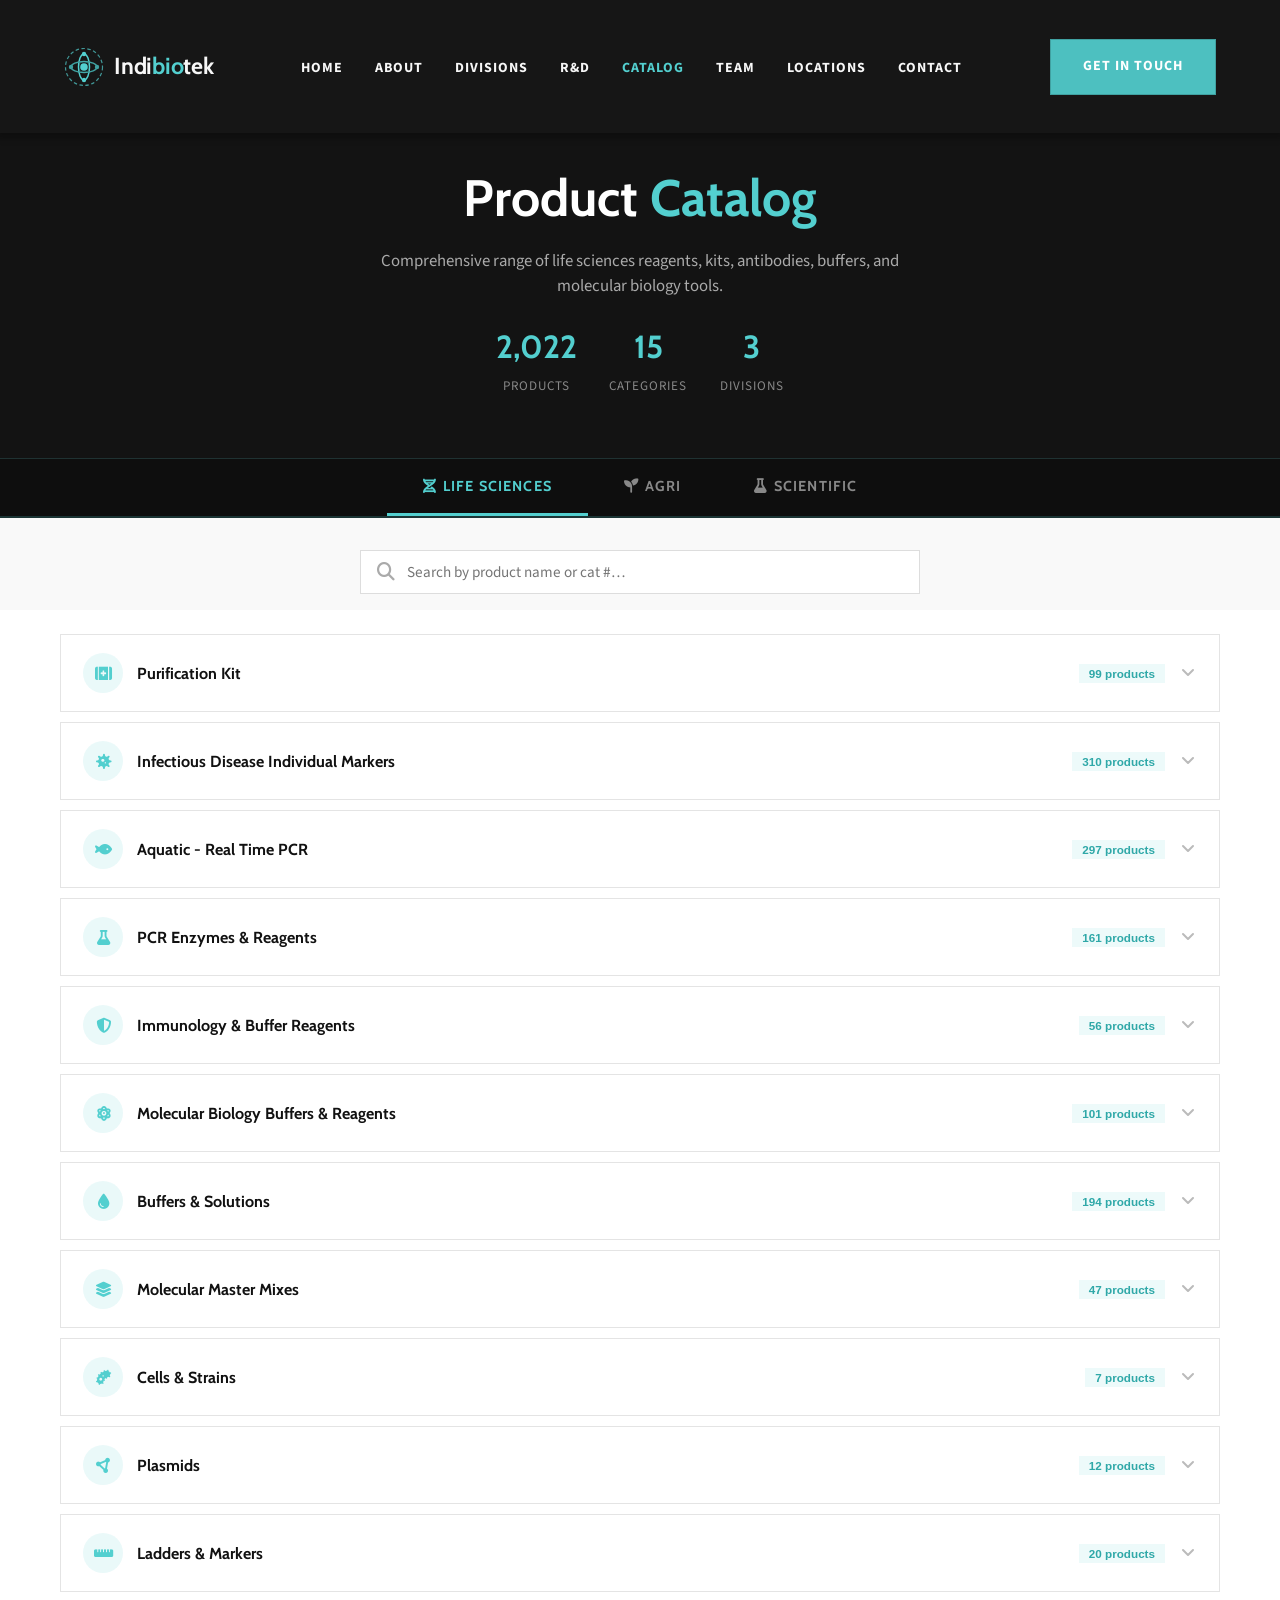
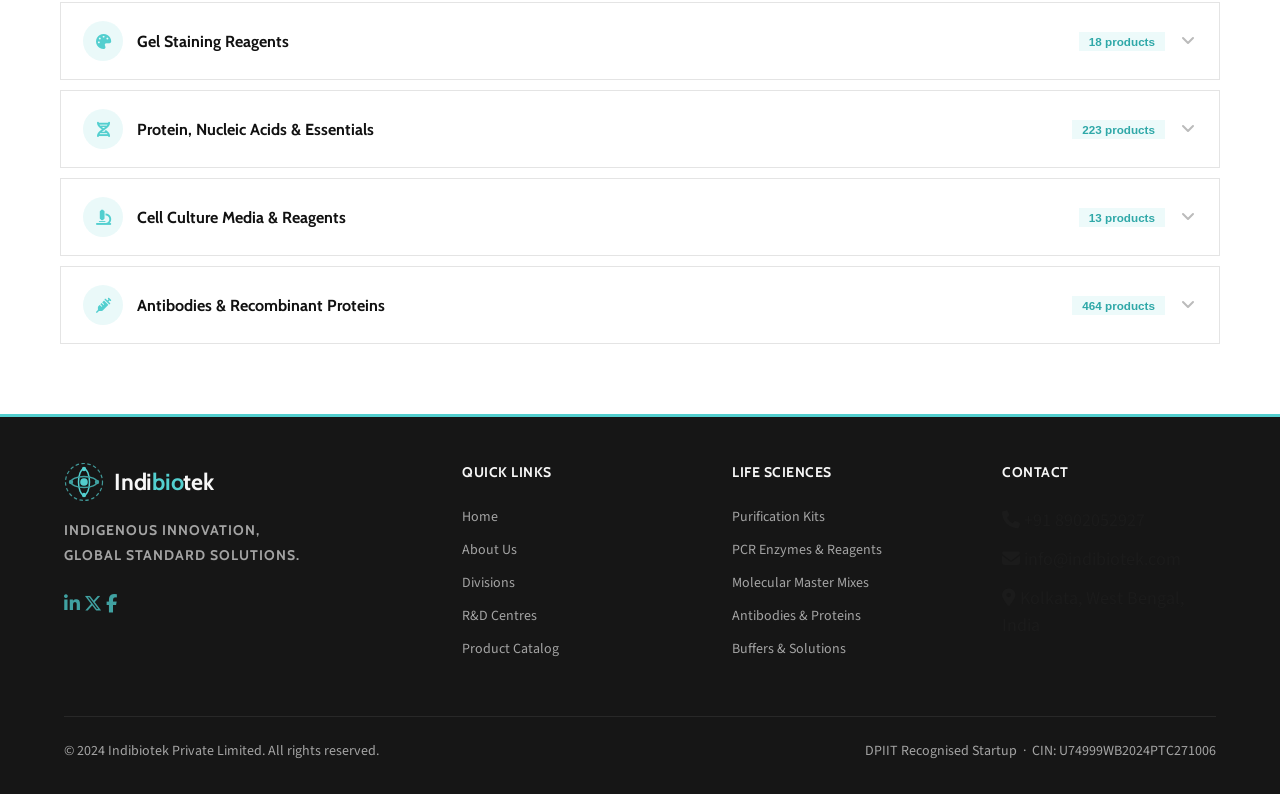
==== commit 1a6cde8f: "Redesign catalog products as team-card-style cards - Each product displayed as a card: circular Cat " ====
--- a/catalog.html
+++ b/catalog.html
@@ -3,7 +3,7 @@
 <head>
   <meta charset="UTF-8" />
   <meta name="viewport" content="width=device-width, initial-scale=1.0" />
-  <meta name="description" content="Indibiotek Product Catalog — Life Sciences reagents, kits, antibodies, buffers, and more." />
+  <meta name="description" content="Indibiotek Product Catalog — Life Sciences reagents, kits, antibodies, buffers, and molecular biology tools." />
   <meta name="theme-color" content="#161616" />
   <title>Product Catalog — Indibiotek Private Limited</title>
 
@@ -16,7 +16,7 @@
   <link rel="icon" type="image/svg+xml" href="data:image/svg+xml,%3Csvg xmlns='http://www.w3.org/2000/svg' viewBox='0 0 36 36'%3E%3Ccircle cx='18' cy='18' r='17' stroke='%2353CFCF' stroke-width='2' fill='none'/%3E%3Cellipse cx='18' cy='18' rx='5' ry='12' stroke='%2353CFCF' stroke-width='1.5' fill='none'/%3E%3Cellipse cx='18' cy='18' rx='12' ry='5' stroke='%2340A1A1' stroke-width='1.5' fill='none'/%3E%3Ccircle cx='18' cy='18' r='3' fill='%2353CFCF'/%3E%3C/svg%3E" />
 
   <style>
-    /* ── Catalog-specific styles ── */
+    /* ── Catalog page ── */
     .catalog-hero {
       background: #161616;
       padding: 160px 0 60px;
@@ -30,208 +30,160 @@
       margin-bottom: 12px;
     }
     .catalog-hero h1 span { color: var(--brand-teal); }
-    .catalog-hero p {
-      color: #aaa;
-      font-size: 1.05rem;
-      max-width: 560px;
-      margin: 0 auto 24px;
-    }
-    .catalog-stats {
-      display: flex;
-      justify-content: center;
-      gap: 32px;
-      flex-wrap: wrap;
-      margin-top: 24px;
-    }
-    .catalog-stat {
-      text-align: center;
-    }
-    .catalog-stat .num {
-      display: block;
-      font-family: var(--font-heading);
-      font-size: 2rem;
-      font-weight: 700;
-      color: var(--brand-teal);
-    }
-    .catalog-stat .lbl {
-      font-size: 0.82rem;
-      color: #888;
-      text-transform: uppercase;
-      letter-spacing: 0.08em;
-    }
+    .catalog-hero p { color: #aaa; font-size: 1.05rem; max-width: 560px; margin: 0 auto 24px; }
+    .catalog-stats { display:flex; justify-content:center; gap:32px; flex-wrap:wrap; margin-top:24px; }
+    .catalog-stat { text-align:center; }
+    .catalog-stat .num { display:block; font-family:var(--font-heading); font-size:2rem; font-weight:700; color:var(--brand-teal); }
+    .catalog-stat .lbl { font-size:0.82rem; color:#888; text-transform:uppercase; letter-spacing:0.08em; }
 
     /* Division tabs */
     .div-tabs {
-      position: sticky;
-      top: 0;
-      z-index: 200;
+      position: sticky; top: 0; z-index: 200;
       background: #0e0e0e;
       border-bottom: 2px solid rgba(83,207,207,0.2);
-      display: flex;
-      justify-content: center;
-      gap: 0;
+      display: flex; justify-content: center;
     }
     .div-tab {
       padding: 18px 36px;
-      font-family: var(--font-heading);
-      font-size: 0.9rem;
-      font-weight: 700;
-      letter-spacing: 0.08em;
-      text-transform: uppercase;
-      color: #888;
-      background: none;
-      border: none;
-      border-bottom: 3px solid transparent;
-      cursor: pointer;
+      font-family: var(--font-heading); font-size: 0.9rem; font-weight: 700;
+      letter-spacing: 0.08em; text-transform: uppercase;
+      color: #888; background: none; border: none;
+      border-bottom: 3px solid transparent; cursor: pointer;
       transition: color 0.2s, border-color 0.2s;
     }
     .div-tab:hover { color: #ddd; }
-    .div-tab.active {
-      color: var(--brand-teal);
-      border-bottom-color: var(--brand-teal);
-    }
+    .div-tab.active { color: var(--brand-teal); border-bottom-color: var(--brand-teal); }
 
-    /* Division panels */
     .div-panel { display: none; }
     .div-panel.active { display: block; }
 
-    /* Search bar */
-    .catalog-search-wrap {
-      padding: 32px 0 16px;
-      background: #f9f9f9;
-    }
+    /* Search */
+    .catalog-search-wrap { padding: 32px 0 16px; background: #f9f9f9; }
     .catalog-search {
-      display: flex;
-      align-items: center;
-      gap: 12px;
-      max-width: 560px;
-      margin: 0 auto;
-      background: #fff;
-      border: 1px solid #ddd;
-      padding: 10px 16px;
+      display:flex; align-items:center; gap:12px;
+      max-width:560px; margin:0 auto;
+      background:#fff; border:1px solid #ddd; padding:10px 16px;
     }
     .catalog-search i { color: #aaa; }
     .catalog-search input {
-      flex: 1;
-      border: none;
-      outline: none;
-      font-family: var(--font-body);
-      font-size: 0.95rem;
-      color: #333;
-      background: none;
+      flex:1; border:none; outline:none;
+      font-family:var(--font-body); font-size:0.95rem; color:#333; background:none;
     }
 
     /* Accordion */
-    .acc-list {
-      max-width: 1100px;
-      margin: 0 auto;
-      padding: 24px 20px 60px;
-    }
-    .acc-item {
-      border: 1px solid #e4e4e4;
-      margin-bottom: 8px;
-      background: #fff;
-    }
+    .acc-list { max-width: 1200px; margin: 0 auto; padding: 24px 20px 60px; }
+    .acc-item { border:1px solid #e4e4e4; margin-bottom:10px; background:#fff; }
     .acc-header {
-      width: 100%;
-      display: flex;
-      align-items: center;
-      gap: 12px;
-      padding: 18px 20px;
-      background: none;
-      border: none;
-      cursor: pointer;
-      text-align: left;
-      transition: background 0.15s;
+      width:100%; display:flex; align-items:center; gap:14px;
+      padding:18px 22px; background:none; border:none; cursor:pointer;
+      text-align:left; transition:background 0.15s;
     }
     .acc-header:hover { background: #f7fffe; }
-    .acc-header[aria-expanded="true"] { background: #f0fffe; }
+    .acc-header[aria-expanded="true"] { background: #f0fffe; border-bottom: 1px solid #e0f7f7; }
+    .acc-icon-wrap {
+      width:40px; height:40px; border-radius:50%;
+      background: rgba(83,207,207,0.12);
+      display:flex; align-items:center; justify-content:center;
+      color: var(--brand-teal); font-size:0.95rem; flex-shrink:0;
+    }
     .acc-title {
-      flex: 1;
-      font-family: var(--font-heading);
-      font-size: 1rem;
-      font-weight: 700;
-      color: #111;
+      flex:1; font-family:var(--font-heading); font-size:1rem; font-weight:700; color:#111;
     }
     .acc-badge {
-      font-size: 0.75rem;
-      background: rgba(83,207,207,0.12);
-      color: var(--brand-teal-dark, #2fa8a8);
-      padding: 3px 10px;
-      font-weight: 600;
-      white-space: nowrap;
+      font-size:0.73rem; background:rgba(83,207,207,0.1);
+      color: #2fa8a8; padding:3px 10px; font-weight:600; white-space:nowrap;
     }
-    .acc-chevron {
-      color: #aaa;
-      flex-shrink: 0;
-      transition: transform 0.25s;
-    }
-    .acc-header[aria-expanded="true"] .acc-chevron {
-      transform: rotate(180deg);
-      color: var(--brand-teal);
-    }
-    .acc-body {
-      padding: 0 20px 20px;
-      animation: fadeDown 0.2s ease;
-    }
+    .acc-chevron { color:#bbb; flex-shrink:0; transition:transform 0.25s; }
+    .acc-header[aria-expanded="true"] .acc-chevron { transform:rotate(180deg); color:var(--brand-teal); }
+
+    .acc-body { padding: 20px 22px 24px; animation: fadeDown 0.2s ease; }
     @keyframes fadeDown {
-      from { opacity:0; transform:translateY(-8px); }
+      from { opacity:0; transform:translateY(-6px); }
       to   { opacity:1; transform:translateY(0); }
     }
 
-    /* Product table */
-    .table-wrap {
-      overflow-x: auto;
-    }
-    .product-table {
-      width: 100%;
-      border-collapse: collapse;
-      font-size: 0.875rem;
-    }
-    .product-table th {
-      background: #161616;
-      color: #fff;
-      font-family: var(--font-heading);
-      font-size: 0.78rem;
-      letter-spacing: 0.07em;
-      text-transform: uppercase;
-      padding: 10px 14px;
-      text-align: left;
-    }
-    .product-table td {
-      padding: 9px 14px;
-      border-bottom: 1px solid #f0f0f0;
-      color: #333;
-    }
-    .product-table td:first-child {
-      font-family: monospace;
-      font-size: 0.8rem;
-      color: #777;
-      white-space: nowrap;
-    }
-    .product-table td:last-child {
-      white-space: nowrap;
-      color: #555;
-    }
-    .product-table tbody tr:hover { background: #fafffe; }
-    .product-table tbody tr:last-child td { border-bottom: none; }
-
-    /* Agri / Scientific placeholder */
-    .coming-soon {
-      text-align: center;
-      padding: 80px 20px;
-      color: #888;
-    }
-    .coming-soon h3 {
-      font-family: var(--font-heading);
-      font-size: 1.4rem;
-      color: #333;
-      margin-bottom: 10px;
+    /* Product card grid — mirrors team-grid */
+    .prod-grid {
+      display: grid;
+      grid-template-columns: repeat(auto-fill, minmax(220px, 1fr));
+      gap: 16px;
     }
 
-    @media (max-width: 600px) {
-      .div-tab { padding: 14px 18px; font-size: 0.78rem; }
-      .acc-title { font-size: 0.9rem; }
+    /* Product card — mirrors team-card */
+    .prod-card {
+      padding: 20px 16px 18px;
+      border: 1px solid var(--border-color, #e8e8e8);
+      background: #fff;
+      text-align: center;
+      transition: box-shadow 0.2s, border-color 0.2s;
+      display: flex;
+      flex-direction: column;
+      align-items: center;
+      gap: 8px;
+    }
+    .prod-card:hover {
+      box-shadow: 0 4px 20px rgba(0,0,0,0.08);
+      border-color: var(--brand-teal);
+    }
+
+    /* Cat # badge — mirrors team-avatar */
+    .prod-cat {
+      display: flex;
+      align-items: center;
+      justify-content: center;
+      width: 80px; height: 80px;
+      border-radius: 50%;
+      background: var(--brand-teal);
+      border: 2px solid #2fa8a8;
+      font-family: monospace;
+      font-size: 0.6rem;
+      font-weight: 700;
+      color: #fff;
+      letter-spacing: 0.02em;
+      word-break: break-all;
+      text-align: center;
+      padding: 6px;
+      line-height: 1.3;
+    }
+
+    /* Product name — mirrors team-card h3 */
+    .prod-name {
+      font-family: var(--font-heading);
+      font-size: 0.88rem;
+      font-weight: 700;
+      color: #111;
+      line-height: 1.35;
+      margin: 0;
+    }
+
+    /* Size/Qty — mirrors .role */
+    .prod-qty {
+      font-size: 0.8rem;
+      color: #2fa8a8;
+      font-weight: 600;
+      margin: 0;
+      display: flex;
+      align-items: center;
+      gap: 5px;
+    }
+    .prod-qty i { font-size: 0.7rem; opacity: 0.7; }
+
+    /* Hidden by search */
+    .prod-card[hidden] { display: none !important; }
+
+    /* Coming soon placeholder */
+    .coming-soon { text-align:center; padding:60px 20px; color:#888; }
+    .coming-soon h3 { font-family:var(--font-heading); font-size:1.4rem; color:#333; margin-bottom:10px; }
+
+    /* Active nav link */
+    .active-link { color: var(--brand-teal) !important; }
+
+    @media (max-width: 768px) {
+      .prod-grid { grid-template-columns: repeat(auto-fill, minmax(160px, 1fr)); gap: 12px; }
+      .div-tab { padding: 14px 16px; font-size: 0.78rem; }
+    }
+    @media (max-width: 480px) {
+      .prod-grid { grid-template-columns: repeat(2, 1fr); }
     }
   </style>
 </head>
@@ -300,18 +252,16 @@
   <button class="div-tab active" role="tab" aria-selected="true"  aria-controls="panel-ls"  id="tab-ls">
     <i class="fa-solid fa-dna" style="margin-right:6px;"></i>Life Sciences
   </button>
-  <button class="div-tab"        role="tab" aria-selected="false" aria-controls="panel-ag"  id="tab-ag">
+  <button class="div-tab" role="tab" aria-selected="false" aria-controls="panel-ag" id="tab-ag">
     <i class="fa-solid fa-seedling" style="margin-right:6px;"></i>Agri
   </button>
-  <button class="div-tab"        role="tab" aria-selected="false" aria-controls="panel-sci" id="tab-sci">
+  <button class="div-tab" role="tab" aria-selected="false" aria-controls="panel-sci" id="tab-sci">
     <i class="fa-solid fa-flask" style="margin-right:6px;"></i>Scientific
   </button>
 </div>
 
 <!-- LIFE SCIENCES PANEL -->
 <div class="div-panel active" id="panel-ls" role="tabpanel" aria-labelledby="tab-ls">
-
-  <!-- Search -->
   <div class="catalog-search-wrap">
     <div class="container">
       <div class="catalog-search">
@@ -320,2268 +270,2206 @@
       </div>
     </div>
   </div>
-
-  <!-- Accordions -->
   <div class="acc-list" id="ls-acc-list">
         <div class="acc-item" id="acc-1">
           <button class="acc-header" aria-expanded="false" aria-controls="acc-1-body">
+            <span class="acc-icon-wrap"><i class="fa-solid fa-kit-medical"></i></span>
             <span class="acc-title">Purification Kit</span>
             <span class="acc-badge">99 products</span>
             <svg class="acc-chevron" width="18" height="18" viewBox="0 0 18 18" fill="none"><path d="M4 6l5 5 5-5" stroke="currentColor" stroke-width="2" stroke-linecap="round" stroke-linejoin="round"/></svg>
           </button>
           <div class="acc-body" id="acc-1-body" hidden>
-            <div class="table-wrap">
-              <table class="product-table">
-                <thead><tr><th>Cat #</th><th>Product Name</th><th>Size / Qty</th></tr></thead>
-                <tbody>
-<tr><td>IBLS-PK-0001</td><td>Pure Blood/Serum/Plasma DNA Isolation Kit</td><td>50 T</td></tr>
-<tr><td>IBLS-PK-0002</td><td>Pure Blood/Serum/Plasma DNA Isolation Kit</td><td>100 T</td></tr>
-<tr><td>IBLS-PK-0003</td><td>Pure Blood/Serum/Plasma DNA Isolation Kit</td><td>250 T</td></tr>
-<tr><td>IBLS-PK-0004</td><td>Pure Stool DNA Isolation Kit</td><td>50 T</td></tr>
-<tr><td>IBLS-PK-0005</td><td>Pure Stool DNA Isolation Kit</td><td>100 T</td></tr>
-<tr><td>IBLS-PK-0006</td><td>Pure Stool DNA Isolation Kit</td><td>250 T</td></tr>
-<tr><td>IBLS-PK-0007</td><td>Pure Urine DNA Isolation Kit</td><td>50 T</td></tr>
-<tr><td>IBLS-PK-0008</td><td>Pure Urine DNA Isolation Kit</td><td>100 T</td></tr>
-<tr><td>IBLS-PK-0009</td><td>Pure Urine DNA Isolation Kit</td><td>250 T</td></tr>
-<tr><td>IBLS-PK-0010</td><td>Pure Sputum DNA Isolation Kit</td><td>50 T</td></tr>
-<tr><td>IBLS-PK-0011</td><td>Pure Sputum DNA Isolation Kit</td><td>100 T</td></tr>
-<tr><td>IBLS-PK-0012</td><td>Pure sputum DNA Isolation Kit</td><td>250 T</td></tr>
-<tr><td>IBLS-PK-0013</td><td>Pure Bacterial Genomic DNA Isolation Kit</td><td>50 T</td></tr>
-<tr><td>IBLS-PK-0014</td><td>Pure Bacterial Genomic DNA Isolation Kit</td><td>100 T</td></tr>
-<tr><td>IBLS-PK-0015</td><td>Pure Bacterial Genomic DNA Isolation Kit</td><td>250 T</td></tr>
-<tr><td>IBLS-PK-0016</td><td>Pure Fungal DNA Isolation Kit</td><td>50 T</td></tr>
-<tr><td>IBLS-PK-0017</td><td>Pure Fungal DNA Isolation Kit</td><td>100 T</td></tr>
-<tr><td>IBLS-PK-0018</td><td>Pure Fungal DNA Isolation Kit</td><td>250 T</td></tr>
-<tr><td>IBLS-PK-0019</td><td>Pure Milk DNA Isolation Kit</td><td>50 T</td></tr>
-<tr><td>IBLS-PK-0020</td><td>Pure Milk DNA Isolation Kit</td><td>100 T</td></tr>
-<tr><td>IBLS-PK-0021</td><td>Pure Milk DNA Isolation Kit</td><td>250 T</td></tr>
-<tr><td>IBLS-PK-0022</td><td>Pure Water Tissue DNA Isolation Kit</td><td>50 T</td></tr>
-<tr><td>IBLS-PK-0023</td><td>Pure Water Tissue DNA Isolation Kit</td><td>100 T</td></tr>
-<tr><td>IBLS-PK-0024</td><td>Pure Water Tissue DNA Isolation Kit</td><td>250 T</td></tr>
-<tr><td>IBLS-PK-0025</td><td>Pure Soil DNA Isolation Kit</td><td>50 T</td></tr>
-<tr><td>IBLS-PK-0026</td><td>Pure Soil DNA Isolation Kit</td><td>100 T</td></tr>
-<tr><td>IBLS-PK-0027</td><td>Pure Soil DNA Isolation Kit</td><td>250 T</td></tr>
-<tr><td>IBLS-PK-0028</td><td>Pure Virus RNA Isolation Kit</td><td>50 T</td></tr>
-<tr><td>IBLS-PK-0029</td><td>Pure Virus RNA Isolation Kit</td><td>100 T</td></tr>
-<tr><td>IBLS-PK-0030</td><td>Pure Virus RNA Isolation Kit</td><td>250 T</td></tr>
-<tr><td>IBLS-PK-0031</td><td>Pure Tissue RNA Isolation Kit</td><td>50 T</td></tr>
-<tr><td>IBLS-PK-0032</td><td>Pure Tissue RNA Isolation Kit</td><td>100 T</td></tr>
-<tr><td>IBLS-PK-0033</td><td>Pure Tissue RNA Isolation Kit</td><td>250 T</td></tr>
-<tr><td>IBLS-PK-0034</td><td>Pure Blood RNA Isolation Kit</td><td>50 T</td></tr>
-<tr><td>IBLS-PK-0035</td><td>Pure Blood RNA Isolation Kit</td><td>100 T</td></tr>
-<tr><td>IBLS-PK-0036</td><td>Pure Blood RNA Isolation Kit</td><td>250 T</td></tr>
-<tr><td>IBLS-PK-0037</td><td>Pure Plasma/Serum RNA Isolation Kit</td><td>50 T</td></tr>
-<tr><td>IBLS-PK-0038</td><td>Pure Plasma/Serum RNA Isolation Kit</td><td>100 T</td></tr>
-<tr><td>IBLS-PK-0039</td><td>Pure Plasma/Serum RNA Isolation Kit</td><td>250 T</td></tr>
-<tr><td>IBLS-PK-0040</td><td>Pure Bacterial RNA Isolation Kit</td><td>50 T</td></tr>
-<tr><td>IBLS-PK-0041</td><td>Pure Bacterial RNA Isolation Kit</td><td>100 T</td></tr>
-<tr><td>IBLS-PK-0042</td><td>Pure Bacterial RNA Isolation Kit</td><td>250 T</td></tr>
-<tr><td>IBLS-PK-0043</td><td>Pure Fungal/Plant RNA Isolation Kit</td><td>50 T</td></tr>
-<tr><td>IBLS-PK-0044</td><td>Pure Fungal/Plant RNA Isolation Kit</td><td>100 T</td></tr>
-<tr><td>IBLS-PK-0045</td><td>Pure Fungal/Plant RNA Isolation Kit</td><td>250 T</td></tr>
-<tr><td>IBLS-PK-0046</td><td>Pure Tissue DNA Isolation Kit</td><td>50 T</td></tr>
-<tr><td>IBLS-PK-0047</td><td>Pure Tissue DNA Isolation Kit</td><td>100 T</td></tr>
-<tr><td>IBLS-PK-0048</td><td>Pure Tissue DNA Isolation Kit</td><td>500 Reaction</td></tr>
-<tr><td>IBLS-PK-0049</td><td>Pure FFPE Tissue DNA Isolation Kit</td><td>50 T</td></tr>
-<tr><td>IBLS-PK-0050</td><td>Pure FFPE Tissue DNA Isolation Kit</td><td>100 T</td></tr>
-<tr><td>IBLS-PK-0051</td><td>Pure FFPE Tissue DNA Isolation Kit</td><td>500 Reaction</td></tr>
-<tr><td>IBLS-PK-0052</td><td>Pure Blood/serum/plasma DNA Isolation Kit</td><td>50 T</td></tr>
-<tr><td>IBLS-PK-0053</td><td>Pure Blood/serum/plasma DNA Isolation Kit</td><td>100 T</td></tr>
-<tr><td>IBLS-PK-0054</td><td>Pure Blood/serum/plasma DNA Isolation Kit</td><td>500 Reaction</td></tr>
-<tr><td>IBLS-PK-0055</td><td>Pure Bacterial Genomic DNA Isolation Kit</td><td>50 T</td></tr>
-<tr><td>IBLS-PK-0056</td><td>Pure Bacterial Genomic DNA Isolation Kit</td><td>100 T</td></tr>
-<tr><td>IBLS-PK-0057</td><td>Pure Bacterial Genomic DNA Isolation Kit</td><td>500 T</td></tr>
-<tr><td>IBLS-PK-0058</td><td>Pure Fungal DNA Isolation Kit</td><td>50 T</td></tr>
-<tr><td>IBLS-PK-0059</td><td>Pure Fungal DNA Isolation Kit</td><td>100 T</td></tr>
-<tr><td>IBLS-PK-0060</td><td>Pure Fungal DNA Isolation Kit</td><td>500 T</td></tr>
-<tr><td>IBLS-PK-0061</td><td>Pure Stool DNA Isolation Kit</td><td>50 T</td></tr>
-<tr><td>IBLS-PK-0062</td><td>Pure Stool DNA Isolation Kit</td><td>100 T</td></tr>
-<tr><td>IBLS-PK-0063</td><td>Pure Stool DNA Isolation Kit</td><td>500 T</td></tr>
-<tr><td>IBLS-PK-0064</td><td>Pure Urine DNA Isolation Kit</td><td>50 T</td></tr>
-<tr><td>IBLS-PK-0065</td><td>Pure Urine DNA Isolation Kit</td><td>100 T</td></tr>
-<tr><td>IBLS-PK-0066</td><td>Pure Urine DNA Isolation Kit</td><td>500 T</td></tr>
-<tr><td>IBLS-PK-0067</td><td>Pure sputum DNA Isolation Kit</td><td>50 T</td></tr>
-<tr><td>IBLS-PK-0068</td><td>Pure sputum DNA Isolation Kit</td><td>100 T</td></tr>
-<tr><td>IBLS-PK-0069</td><td>Pure sputum DNA Isolation Kit</td><td>500 T</td></tr>
-<tr><td>IBLS-PK-0070</td><td>Pure Soil DNA Isolation Kit</td><td>50 T</td></tr>
-<tr><td>IBLS-PK-0071</td><td>Pure Soil DNA Isolation Kit</td><td>100 T</td></tr>
-<tr><td>IBLS-PK-0072</td><td>Pure Soil DNA Isolation Kit</td><td>500 T</td></tr>
-<tr><td>IBLS-PK-0073</td><td>Pure Virus RNA Isolation Kit</td><td>50 T</td></tr>
-<tr><td>IBLS-PK-0074</td><td>Pure Virus RNA Isolation Kit</td><td>100 T</td></tr>
-<tr><td>IBLS-PK-0075</td><td>Pure Virus RNA Isolation Kit</td><td>500 T</td></tr>
-<tr><td>IBLS-PK-0076</td><td>Pure Tissue RNA Isolation Kit</td><td>50 T</td></tr>
-<tr><td>IBLS-PK-0077</td><td>Pure Tissue RNA Isolation Kit</td><td>100 T</td></tr>
-<tr><td>IBLS-PK-0078</td><td>Pure Tissue RNA Isolation Kit</td><td>500 T</td></tr>
-<tr><td>IBLS-PK-0079</td><td>Pure Blood/Serum RNA Isolation Kit</td><td>50 T</td></tr>
-<tr><td>IBLS-PK-0080</td><td>Pure Blood/Serum RNA Isolation Kit</td><td>100 T</td></tr>
-<tr><td>IBLS-PK-0081</td><td>Pure Blood/Serum RNA Isolation Kit</td><td>500 T</td></tr>
-<tr><td>IBLS-PK-0082</td><td>Pure Fungal/Plant RNA Isolation Kit</td><td>50 T</td></tr>
-<tr><td>IBLS-PK-0083</td><td>Pure Fungal/Plant RNA Isolation Kit</td><td>100 T</td></tr>
-<tr><td>IBLS-PK-0084</td><td>Pure Fungal/Plant RNA Isolation Kit</td><td>500 T</td></tr>
-<tr><td>IBLS-PK-0085</td><td>Pure Plasmid DNA Isolation Kit (Column Based)</td><td>20 T</td></tr>
-<tr><td>IBLS-PK-0086</td><td>Pure Plasmid DNA Isolation Kit (Column Based)</td><td>50 T</td></tr>
-<tr><td>IBLS-PK-0087</td><td>Pure Plasmid DNA Isolation Kit (Column Based)</td><td>100 T</td></tr>
-<tr><td>IBLS-PK-0088</td><td>Pure Plasmid DNA Isolation Kit (Column Based)</td><td>250 T</td></tr>
-<tr><td>IBLS-PK-0089</td><td>Pure PCR Purification Kit (Column Based)</td><td>20 T</td></tr>
-<tr><td>IBLS-PK-0090</td><td>Pure PCR Purification Kit (Column Based)</td><td>50 T</td></tr>
-<tr><td>IBLS-PK-0091</td><td>Pure PCR Purification Kit (Column Based)</td><td>100 T</td></tr>
-<tr><td>IBLS-PK-0092</td><td>Pure PCR Purification Kit (Column Based)</td><td>250 T</td></tr>
-<tr><td>IBLS-PK-0093</td><td>Pure Agarose Gel Extraction Kit (Column Based)</td><td>20 T</td></tr>
-<tr><td>IBLS-PK-0094</td><td>Pure Agarose Gel Extraction Kit (Column Based)</td><td>50 T</td></tr>
-<tr><td>IBLS-PK-0095</td><td>Pure Agarose Gel Extraction Kit (Column Based)</td><td>100 T</td></tr>
-<tr><td>IBLS-PK-0096</td><td>Pure Agarose Gel Extraction Kit (Column Based)</td><td>250 T</td></tr>
-<tr><td>IBLS-PK-0097</td><td>Magnetic Stand (16 Tubes)</td><td>1 no</td></tr>
-<tr><td>IBLS-PK-0098</td><td>Magnetic stand (96 well plate)</td><td>1 no</td></tr>
-<tr><td>IBLS-PK-0099</td><td>Spin column with collection tube</td><td>1 no</td></tr>
-                </tbody>
-              </table>
+            <div class="prod-grid">
+<div class="prod-card"><span class="prod-cat">IBLS-PK-0001</span><h4 class="prod-name">Pure Blood/Serum/Plasma DNA Isolation Kit</h4><p class="prod-qty"><i class="fa-solid fa-cube" aria-hidden="true"></i>50 T</p></div>
+<div class="prod-card"><span class="prod-cat">IBLS-PK-0002</span><h4 class="prod-name">Pure Blood/Serum/Plasma DNA Isolation Kit</h4><p class="prod-qty"><i class="fa-solid fa-cube" aria-hidden="true"></i>100 T</p></div>
+<div class="prod-card"><span class="prod-cat">IBLS-PK-0003</span><h4 class="prod-name">Pure Blood/Serum/Plasma DNA Isolation Kit</h4><p class="prod-qty"><i class="fa-solid fa-cube" aria-hidden="true"></i>250 T</p></div>
+<div class="prod-card"><span class="prod-cat">IBLS-PK-0004</span><h4 class="prod-name">Pure Stool DNA Isolation Kit</h4><p class="prod-qty"><i class="fa-solid fa-cube" aria-hidden="true"></i>50 T</p></div>
+<div class="prod-card"><span class="prod-cat">IBLS-PK-0005</span><h4 class="prod-name">Pure Stool DNA Isolation Kit</h4><p class="prod-qty"><i class="fa-solid fa-cube" aria-hidden="true"></i>100 T</p></div>
+<div class="prod-card"><span class="prod-cat">IBLS-PK-0006</span><h4 class="prod-name">Pure Stool DNA Isolation Kit</h4><p class="prod-qty"><i class="fa-solid fa-cube" aria-hidden="true"></i>250 T</p></div>
+<div class="prod-card"><span class="prod-cat">IBLS-PK-0007</span><h4 class="prod-name">Pure Urine DNA Isolation Kit</h4><p class="prod-qty"><i class="fa-solid fa-cube" aria-hidden="true"></i>50 T</p></div>
+<div class="prod-card"><span class="prod-cat">IBLS-PK-0008</span><h4 class="prod-name">Pure Urine DNA Isolation Kit</h4><p class="prod-qty"><i class="fa-solid fa-cube" aria-hidden="true"></i>100 T</p></div>
+<div class="prod-card"><span class="prod-cat">IBLS-PK-0009</span><h4 class="prod-name">Pure Urine DNA Isolation Kit</h4><p class="prod-qty"><i class="fa-solid fa-cube" aria-hidden="true"></i>250 T</p></div>
+<div class="prod-card"><span class="prod-cat">IBLS-PK-0010</span><h4 class="prod-name">Pure Sputum DNA Isolation Kit</h4><p class="prod-qty"><i class="fa-solid fa-cube" aria-hidden="true"></i>50 T</p></div>
+<div class="prod-card"><span class="prod-cat">IBLS-PK-0011</span><h4 class="prod-name">Pure Sputum DNA Isolation Kit</h4><p class="prod-qty"><i class="fa-solid fa-cube" aria-hidden="true"></i>100 T</p></div>
+<div class="prod-card"><span class="prod-cat">IBLS-PK-0012</span><h4 class="prod-name">Pure sputum DNA Isolation Kit</h4><p class="prod-qty"><i class="fa-solid fa-cube" aria-hidden="true"></i>250 T</p></div>
+<div class="prod-card"><span class="prod-cat">IBLS-PK-0013</span><h4 class="prod-name">Pure Bacterial Genomic DNA Isolation Kit</h4><p class="prod-qty"><i class="fa-solid fa-cube" aria-hidden="true"></i>50 T</p></div>
+<div class="prod-card"><span class="prod-cat">IBLS-PK-0014</span><h4 class="prod-name">Pure Bacterial Genomic DNA Isolation Kit</h4><p class="prod-qty"><i class="fa-solid fa-cube" aria-hidden="true"></i>100 T</p></div>
+<div class="prod-card"><span class="prod-cat">IBLS-PK-0015</span><h4 class="prod-name">Pure Bacterial Genomic DNA Isolation Kit</h4><p class="prod-qty"><i class="fa-solid fa-cube" aria-hidden="true"></i>250 T</p></div>
+<div class="prod-card"><span class="prod-cat">IBLS-PK-0016</span><h4 class="prod-name">Pure Fungal DNA Isolation Kit</h4><p class="prod-qty"><i class="fa-solid fa-cube" aria-hidden="true"></i>50 T</p></div>
+<div class="prod-card"><span class="prod-cat">IBLS-PK-0017</span><h4 class="prod-name">Pure Fungal DNA Isolation Kit</h4><p class="prod-qty"><i class="fa-solid fa-cube" aria-hidden="true"></i>100 T</p></div>
+<div class="prod-card"><span class="prod-cat">IBLS-PK-0018</span><h4 class="prod-name">Pure Fungal DNA Isolation Kit</h4><p class="prod-qty"><i class="fa-solid fa-cube" aria-hidden="true"></i>250 T</p></div>
+<div class="prod-card"><span class="prod-cat">IBLS-PK-0019</span><h4 class="prod-name">Pure Milk DNA Isolation Kit</h4><p class="prod-qty"><i class="fa-solid fa-cube" aria-hidden="true"></i>50 T</p></div>
+<div class="prod-card"><span class="prod-cat">IBLS-PK-0020</span><h4 class="prod-name">Pure Milk DNA Isolation Kit</h4><p class="prod-qty"><i class="fa-solid fa-cube" aria-hidden="true"></i>100 T</p></div>
+<div class="prod-card"><span class="prod-cat">IBLS-PK-0021</span><h4 class="prod-name">Pure Milk DNA Isolation Kit</h4><p class="prod-qty"><i class="fa-solid fa-cube" aria-hidden="true"></i>250 T</p></div>
+<div class="prod-card"><span class="prod-cat">IBLS-PK-0022</span><h4 class="prod-name">Pure Water Tissue DNA Isolation Kit</h4><p class="prod-qty"><i class="fa-solid fa-cube" aria-hidden="true"></i>50 T</p></div>
+<div class="prod-card"><span class="prod-cat">IBLS-PK-0023</span><h4 class="prod-name">Pure Water Tissue DNA Isolation Kit</h4><p class="prod-qty"><i class="fa-solid fa-cube" aria-hidden="true"></i>100 T</p></div>
+<div class="prod-card"><span class="prod-cat">IBLS-PK-0024</span><h4 class="prod-name">Pure Water Tissue DNA Isolation Kit</h4><p class="prod-qty"><i class="fa-solid fa-cube" aria-hidden="true"></i>250 T</p></div>
+<div class="prod-card"><span class="prod-cat">IBLS-PK-0025</span><h4 class="prod-name">Pure Soil DNA Isolation Kit</h4><p class="prod-qty"><i class="fa-solid fa-cube" aria-hidden="true"></i>50 T</p></div>
+<div class="prod-card"><span class="prod-cat">IBLS-PK-0026</span><h4 class="prod-name">Pure Soil DNA Isolation Kit</h4><p class="prod-qty"><i class="fa-solid fa-cube" aria-hidden="true"></i>100 T</p></div>
+<div class="prod-card"><span class="prod-cat">IBLS-PK-0027</span><h4 class="prod-name">Pure Soil DNA Isolation Kit</h4><p class="prod-qty"><i class="fa-solid fa-cube" aria-hidden="true"></i>250 T</p></div>
+<div class="prod-card"><span class="prod-cat">IBLS-PK-0028</span><h4 class="prod-name">Pure Virus RNA Isolation Kit</h4><p class="prod-qty"><i class="fa-solid fa-cube" aria-hidden="true"></i>50 T</p></div>
+<div class="prod-card"><span class="prod-cat">IBLS-PK-0029</span><h4 class="prod-name">Pure Virus RNA Isolation Kit</h4><p class="prod-qty"><i class="fa-solid fa-cube" aria-hidden="true"></i>100 T</p></div>
+<div class="prod-card"><span class="prod-cat">IBLS-PK-0030</span><h4 class="prod-name">Pure Virus RNA Isolation Kit</h4><p class="prod-qty"><i class="fa-solid fa-cube" aria-hidden="true"></i>250 T</p></div>
+<div class="prod-card"><span class="prod-cat">IBLS-PK-0031</span><h4 class="prod-name">Pure Tissue RNA Isolation Kit</h4><p class="prod-qty"><i class="fa-solid fa-cube" aria-hidden="true"></i>50 T</p></div>
+<div class="prod-card"><span class="prod-cat">IBLS-PK-0032</span><h4 class="prod-name">Pure Tissue RNA Isolation Kit</h4><p class="prod-qty"><i class="fa-solid fa-cube" aria-hidden="true"></i>100 T</p></div>
+<div class="prod-card"><span class="prod-cat">IBLS-PK-0033</span><h4 class="prod-name">Pure Tissue RNA Isolation Kit</h4><p class="prod-qty"><i class="fa-solid fa-cube" aria-hidden="true"></i>250 T</p></div>
+<div class="prod-card"><span class="prod-cat">IBLS-PK-0034</span><h4 class="prod-name">Pure Blood RNA Isolation Kit</h4><p class="prod-qty"><i class="fa-solid fa-cube" aria-hidden="true"></i>50 T</p></div>
+<div class="prod-card"><span class="prod-cat">IBLS-PK-0035</span><h4 class="prod-name">Pure Blood RNA Isolation Kit</h4><p class="prod-qty"><i class="fa-solid fa-cube" aria-hidden="true"></i>100 T</p></div>
+<div class="prod-card"><span class="prod-cat">IBLS-PK-0036</span><h4 class="prod-name">Pure Blood RNA Isolation Kit</h4><p class="prod-qty"><i class="fa-solid fa-cube" aria-hidden="true"></i>250 T</p></div>
+<div class="prod-card"><span class="prod-cat">IBLS-PK-0037</span><h4 class="prod-name">Pure Plasma/Serum RNA Isolation Kit</h4><p class="prod-qty"><i class="fa-solid fa-cube" aria-hidden="true"></i>50 T</p></div>
+<div class="prod-card"><span class="prod-cat">IBLS-PK-0038</span><h4 class="prod-name">Pure Plasma/Serum RNA Isolation Kit</h4><p class="prod-qty"><i class="fa-solid fa-cube" aria-hidden="true"></i>100 T</p></div>
+<div class="prod-card"><span class="prod-cat">IBLS-PK-0039</span><h4 class="prod-name">Pure Plasma/Serum RNA Isolation Kit</h4><p class="prod-qty"><i class="fa-solid fa-cube" aria-hidden="true"></i>250 T</p></div>
+<div class="prod-card"><span class="prod-cat">IBLS-PK-0040</span><h4 class="prod-name">Pure Bacterial RNA Isolation Kit</h4><p class="prod-qty"><i class="fa-solid fa-cube" aria-hidden="true"></i>50 T</p></div>
+<div class="prod-card"><span class="prod-cat">IBLS-PK-0041</span><h4 class="prod-name">Pure Bacterial RNA Isolation Kit</h4><p class="prod-qty"><i class="fa-solid fa-cube" aria-hidden="true"></i>100 T</p></div>
+<div class="prod-card"><span class="prod-cat">IBLS-PK-0042</span><h4 class="prod-name">Pure Bacterial RNA Isolation Kit</h4><p class="prod-qty"><i class="fa-solid fa-cube" aria-hidden="true"></i>250 T</p></div>
+<div class="prod-card"><span class="prod-cat">IBLS-PK-0043</span><h4 class="prod-name">Pure Fungal/Plant RNA Isolation Kit</h4><p class="prod-qty"><i class="fa-solid fa-cube" aria-hidden="true"></i>50 T</p></div>
+<div class="prod-card"><span class="prod-cat">IBLS-PK-0044</span><h4 class="prod-name">Pure Fungal/Plant RNA Isolation Kit</h4><p class="prod-qty"><i class="fa-solid fa-cube" aria-hidden="true"></i>100 T</p></div>
+<div class="prod-card"><span class="prod-cat">IBLS-PK-0045</span><h4 class="prod-name">Pure Fungal/Plant RNA Isolation Kit</h4><p class="prod-qty"><i class="fa-solid fa-cube" aria-hidden="true"></i>250 T</p></div>
+<div class="prod-card"><span class="prod-cat">IBLS-PK-0046</span><h4 class="prod-name">Pure Tissue DNA Isolation Kit</h4><p class="prod-qty"><i class="fa-solid fa-cube" aria-hidden="true"></i>50 T</p></div>
+<div class="prod-card"><span class="prod-cat">IBLS-PK-0047</span><h4 class="prod-name">Pure Tissue DNA Isolation Kit</h4><p class="prod-qty"><i class="fa-solid fa-cube" aria-hidden="true"></i>100 T</p></div>
+<div class="prod-card"><span class="prod-cat">IBLS-PK-0048</span><h4 class="prod-name">Pure Tissue DNA Isolation Kit</h4><p class="prod-qty"><i class="fa-solid fa-cube" aria-hidden="true"></i>500 Reaction</p></div>
+<div class="prod-card"><span class="prod-cat">IBLS-PK-0049</span><h4 class="prod-name">Pure FFPE Tissue DNA Isolation Kit</h4><p class="prod-qty"><i class="fa-solid fa-cube" aria-hidden="true"></i>50 T</p></div>
+<div class="prod-card"><span class="prod-cat">IBLS-PK-0050</span><h4 class="prod-name">Pure FFPE Tissue DNA Isolation Kit</h4><p class="prod-qty"><i class="fa-solid fa-cube" aria-hidden="true"></i>100 T</p></div>
+<div class="prod-card"><span class="prod-cat">IBLS-PK-0051</span><h4 class="prod-name">Pure FFPE Tissue DNA Isolation Kit</h4><p class="prod-qty"><i class="fa-solid fa-cube" aria-hidden="true"></i>500 Reaction</p></div>
+<div class="prod-card"><span class="prod-cat">IBLS-PK-0052</span><h4 class="prod-name">Pure Blood/serum/plasma DNA Isolation Kit</h4><p class="prod-qty"><i class="fa-solid fa-cube" aria-hidden="true"></i>50 T</p></div>
+<div class="prod-card"><span class="prod-cat">IBLS-PK-0053</span><h4 class="prod-name">Pure Blood/serum/plasma DNA Isolation Kit</h4><p class="prod-qty"><i class="fa-solid fa-cube" aria-hidden="true"></i>100 T</p></div>
+<div class="prod-card"><span class="prod-cat">IBLS-PK-0054</span><h4 class="prod-name">Pure Blood/serum/plasma DNA Isolation Kit</h4><p class="prod-qty"><i class="fa-solid fa-cube" aria-hidden="true"></i>500 Reaction</p></div>
+<div class="prod-card"><span class="prod-cat">IBLS-PK-0055</span><h4 class="prod-name">Pure Bacterial Genomic DNA Isolation Kit</h4><p class="prod-qty"><i class="fa-solid fa-cube" aria-hidden="true"></i>50 T</p></div>
+<div class="prod-card"><span class="prod-cat">IBLS-PK-0056</span><h4 class="prod-name">Pure Bacterial Genomic DNA Isolation Kit</h4><p class="prod-qty"><i class="fa-solid fa-cube" aria-hidden="true"></i>100 T</p></div>
+<div class="prod-card"><span class="prod-cat">IBLS-PK-0057</span><h4 class="prod-name">Pure Bacterial Genomic DNA Isolation Kit</h4><p class="prod-qty"><i class="fa-solid fa-cube" aria-hidden="true"></i>500 T</p></div>
+<div class="prod-card"><span class="prod-cat">IBLS-PK-0058</span><h4 class="prod-name">Pure Fungal DNA Isolation Kit</h4><p class="prod-qty"><i class="fa-solid fa-cube" aria-hidden="true"></i>50 T</p></div>
+<div class="prod-card"><span class="prod-cat">IBLS-PK-0059</span><h4 class="prod-name">Pure Fungal DNA Isolation Kit</h4><p class="prod-qty"><i class="fa-solid fa-cube" aria-hidden="true"></i>100 T</p></div>
+<div class="prod-card"><span class="prod-cat">IBLS-PK-0060</span><h4 class="prod-name">Pure Fungal DNA Isolation Kit</h4><p class="prod-qty"><i class="fa-solid fa-cube" aria-hidden="true"></i>500 T</p></div>
+<div class="prod-card"><span class="prod-cat">IBLS-PK-0061</span><h4 class="prod-name">Pure Stool DNA Isolation Kit</h4><p class="prod-qty"><i class="fa-solid fa-cube" aria-hidden="true"></i>50 T</p></div>
+<div class="prod-card"><span class="prod-cat">IBLS-PK-0062</span><h4 class="prod-name">Pure Stool DNA Isolation Kit</h4><p class="prod-qty"><i class="fa-solid fa-cube" aria-hidden="true"></i>100 T</p></div>
+<div class="prod-card"><span class="prod-cat">IBLS-PK-0063</span><h4 class="prod-name">Pure Stool DNA Isolation Kit</h4><p class="prod-qty"><i class="fa-solid fa-cube" aria-hidden="true"></i>500 T</p></div>
+<div class="prod-card"><span class="prod-cat">IBLS-PK-0064</span><h4 class="prod-name">Pure Urine DNA Isolation Kit</h4><p class="prod-qty"><i class="fa-solid fa-cube" aria-hidden="true"></i>50 T</p></div>
+<div class="prod-card"><span class="prod-cat">IBLS-PK-0065</span><h4 class="prod-name">Pure Urine DNA Isolation Kit</h4><p class="prod-qty"><i class="fa-solid fa-cube" aria-hidden="true"></i>100 T</p></div>
+<div class="prod-card"><span class="prod-cat">IBLS-PK-0066</span><h4 class="prod-name">Pure Urine DNA Isolation Kit</h4><p class="prod-qty"><i class="fa-solid fa-cube" aria-hidden="true"></i>500 T</p></div>
+<div class="prod-card"><span class="prod-cat">IBLS-PK-0067</span><h4 class="prod-name">Pure sputum DNA Isolation Kit</h4><p class="prod-qty"><i class="fa-solid fa-cube" aria-hidden="true"></i>50 T</p></div>
+<div class="prod-card"><span class="prod-cat">IBLS-PK-0068</span><h4 class="prod-name">Pure sputum DNA Isolation Kit</h4><p class="prod-qty"><i class="fa-solid fa-cube" aria-hidden="true"></i>100 T</p></div>
+<div class="prod-card"><span class="prod-cat">IBLS-PK-0069</span><h4 class="prod-name">Pure sputum DNA Isolation Kit</h4><p class="prod-qty"><i class="fa-solid fa-cube" aria-hidden="true"></i>500 T</p></div>
+<div class="prod-card"><span class="prod-cat">IBLS-PK-0070</span><h4 class="prod-name">Pure Soil DNA Isolation Kit</h4><p class="prod-qty"><i class="fa-solid fa-cube" aria-hidden="true"></i>50 T</p></div>
+<div class="prod-card"><span class="prod-cat">IBLS-PK-0071</span><h4 class="prod-name">Pure Soil DNA Isolation Kit</h4><p class="prod-qty"><i class="fa-solid fa-cube" aria-hidden="true"></i>100 T</p></div>
+<div class="prod-card"><span class="prod-cat">IBLS-PK-0072</span><h4 class="prod-name">Pure Soil DNA Isolation Kit</h4><p class="prod-qty"><i class="fa-solid fa-cube" aria-hidden="true"></i>500 T</p></div>
+<div class="prod-card"><span class="prod-cat">IBLS-PK-0073</span><h4 class="prod-name">Pure Virus RNA Isolation Kit</h4><p class="prod-qty"><i class="fa-solid fa-cube" aria-hidden="true"></i>50 T</p></div>
+<div class="prod-card"><span class="prod-cat">IBLS-PK-0074</span><h4 class="prod-name">Pure Virus RNA Isolation Kit</h4><p class="prod-qty"><i class="fa-solid fa-cube" aria-hidden="true"></i>100 T</p></div>
+<div class="prod-card"><span class="prod-cat">IBLS-PK-0075</span><h4 class="prod-name">Pure Virus RNA Isolation Kit</h4><p class="prod-qty"><i class="fa-solid fa-cube" aria-hidden="true"></i>500 T</p></div>
+<div class="prod-card"><span class="prod-cat">IBLS-PK-0076</span><h4 class="prod-name">Pure Tissue RNA Isolation Kit</h4><p class="prod-qty"><i class="fa-solid fa-cube" aria-hidden="true"></i>50 T</p></div>
+<div class="prod-card"><span class="prod-cat">IBLS-PK-0077</span><h4 class="prod-name">Pure Tissue RNA Isolation Kit</h4><p class="prod-qty"><i class="fa-solid fa-cube" aria-hidden="true"></i>100 T</p></div>
+<div class="prod-card"><span class="prod-cat">IBLS-PK-0078</span><h4 class="prod-name">Pure Tissue RNA Isolation Kit</h4><p class="prod-qty"><i class="fa-solid fa-cube" aria-hidden="true"></i>500 T</p></div>
+<div class="prod-card"><span class="prod-cat">IBLS-PK-0079</span><h4 class="prod-name">Pure Blood/Serum RNA Isolation Kit</h4><p class="prod-qty"><i class="fa-solid fa-cube" aria-hidden="true"></i>50 T</p></div>
+<div class="prod-card"><span class="prod-cat">IBLS-PK-0080</span><h4 class="prod-name">Pure Blood/Serum RNA Isolation Kit</h4><p class="prod-qty"><i class="fa-solid fa-cube" aria-hidden="true"></i>100 T</p></div>
+<div class="prod-card"><span class="prod-cat">IBLS-PK-0081</span><h4 class="prod-name">Pure Blood/Serum RNA Isolation Kit</h4><p class="prod-qty"><i class="fa-solid fa-cube" aria-hidden="true"></i>500 T</p></div>
+<div class="prod-card"><span class="prod-cat">IBLS-PK-0082</span><h4 class="prod-name">Pure Fungal/Plant RNA Isolation Kit</h4><p class="prod-qty"><i class="fa-solid fa-cube" aria-hidden="true"></i>50 T</p></div>
+<div class="prod-card"><span class="prod-cat">IBLS-PK-0083</span><h4 class="prod-name">Pure Fungal/Plant RNA Isolation Kit</h4><p class="prod-qty"><i class="fa-solid fa-cube" aria-hidden="true"></i>100 T</p></div>
+<div class="prod-card"><span class="prod-cat">IBLS-PK-0084</span><h4 class="prod-name">Pure Fungal/Plant RNA Isolation Kit</h4><p class="prod-qty"><i class="fa-solid fa-cube" aria-hidden="true"></i>500 T</p></div>
+<div class="prod-card"><span class="prod-cat">IBLS-PK-0085</span><h4 class="prod-name">Pure Plasmid DNA Isolation Kit (Column Based)</h4><p class="prod-qty"><i class="fa-solid fa-cube" aria-hidden="true"></i>20 T</p></div>
+<div class="prod-card"><span class="prod-cat">IBLS-PK-0086</span><h4 class="prod-name">Pure Plasmid DNA Isolation Kit (Column Based)</h4><p class="prod-qty"><i class="fa-solid fa-cube" aria-hidden="true"></i>50 T</p></div>
+<div class="prod-card"><span class="prod-cat">IBLS-PK-0087</span><h4 class="prod-name">Pure Plasmid DNA Isolation Kit (Column Based)</h4><p class="prod-qty"><i class="fa-solid fa-cube" aria-hidden="true"></i>100 T</p></div>
+<div class="prod-card"><span class="prod-cat">IBLS-PK-0088</span><h4 class="prod-name">Pure Plasmid DNA Isolation Kit (Column Based)</h4><p class="prod-qty"><i class="fa-solid fa-cube" aria-hidden="true"></i>250 T</p></div>
+<div class="prod-card"><span class="prod-cat">IBLS-PK-0089</span><h4 class="prod-name">Pure PCR Purification Kit (Column Based)</h4><p class="prod-qty"><i class="fa-solid fa-cube" aria-hidden="true"></i>20 T</p></div>
+<div class="prod-card"><span class="prod-cat">IBLS-PK-0090</span><h4 class="prod-name">Pure PCR Purification Kit (Column Based)</h4><p class="prod-qty"><i class="fa-solid fa-cube" aria-hidden="true"></i>50 T</p></div>
+<div class="prod-card"><span class="prod-cat">IBLS-PK-0091</span><h4 class="prod-name">Pure PCR Purification Kit (Column Based)</h4><p class="prod-qty"><i class="fa-solid fa-cube" aria-hidden="true"></i>100 T</p></div>
+<div class="prod-card"><span class="prod-cat">IBLS-PK-0092</span><h4 class="prod-name">Pure PCR Purification Kit (Column Based)</h4><p class="prod-qty"><i class="fa-solid fa-cube" aria-hidden="true"></i>250 T</p></div>
+<div class="prod-card"><span class="prod-cat">IBLS-PK-0093</span><h4 class="prod-name">Pure Agarose Gel Extraction Kit (Column Based)</h4><p class="prod-qty"><i class="fa-solid fa-cube" aria-hidden="true"></i>20 T</p></div>
+<div class="prod-card"><span class="prod-cat">IBLS-PK-0094</span><h4 class="prod-name">Pure Agarose Gel Extraction Kit (Column Based)</h4><p class="prod-qty"><i class="fa-solid fa-cube" aria-hidden="true"></i>50 T</p></div>
+<div class="prod-card"><span class="prod-cat">IBLS-PK-0095</span><h4 class="prod-name">Pure Agarose Gel Extraction Kit (Column Based)</h4><p class="prod-qty"><i class="fa-solid fa-cube" aria-hidden="true"></i>100 T</p></div>
+<div class="prod-card"><span class="prod-cat">IBLS-PK-0096</span><h4 class="prod-name">Pure Agarose Gel Extraction Kit (Column Based)</h4><p class="prod-qty"><i class="fa-solid fa-cube" aria-hidden="true"></i>250 T</p></div>
+<div class="prod-card"><span class="prod-cat">IBLS-PK-0097</span><h4 class="prod-name">Magnetic Stand (16 Tubes)</h4><p class="prod-qty"><i class="fa-solid fa-cube" aria-hidden="true"></i>1 no</p></div>
+<div class="prod-card"><span class="prod-cat">IBLS-PK-0098</span><h4 class="prod-name">Magnetic stand (96 well plate)</h4><p class="prod-qty"><i class="fa-solid fa-cube" aria-hidden="true"></i>1 no</p></div>
+<div class="prod-card"><span class="prod-cat">IBLS-PK-0099</span><h4 class="prod-name">Spin column with collection tube</h4><p class="prod-qty"><i class="fa-solid fa-cube" aria-hidden="true"></i>1 no</p></div>
             </div>
           </div>
         </div>
         <div class="acc-item" id="acc-2">
           <button class="acc-header" aria-expanded="false" aria-controls="acc-2-body">
+            <span class="acc-icon-wrap"><i class="fa-solid fa-virus"></i></span>
             <span class="acc-title">Infectious Disease Individual Markers</span>
             <span class="acc-badge">310 products</span>
             <svg class="acc-chevron" width="18" height="18" viewBox="0 0 18 18" fill="none"><path d="M4 6l5 5 5-5" stroke="currentColor" stroke-width="2" stroke-linecap="round" stroke-linejoin="round"/></svg>
           </button>
           <div class="acc-body" id="acc-2-body" hidden>
-            <div class="table-wrap">
-              <table class="product-table">
-                <thead><tr><th>Cat #</th><th>Product Name</th><th>Size / Qty</th></tr></thead>
-                <tbody>
-<tr><td>IBLS-HMBIDIM-0001</td><td>BKV Viral Load Kit</td><td>25 T</td></tr>
-<tr><td>IBLS-HMBIDIM-0002</td><td>Chikungunya Virus Detection Kit</td><td>25 T</td></tr>
-<tr><td>IBLS-HMBIDIM-0003</td><td>CMV Viral Load Kit</td><td>25 T</td></tr>
-<tr><td>IBLS-HMBIDIM-0004</td><td>Clostridium difficile Detection Kit</td><td>25 T</td></tr>
-<tr><td>IBLS-HMBIDIM-0005</td><td>SARS-CoV-2 RT qPCR Kit (V.3.2)</td><td>25 T</td></tr>
-<tr><td>IBLS-HMBIDIM-0006</td><td>SARS-CoV-2 RT qPCR Kit (V2.0-I)</td><td>25 T</td></tr>
-<tr><td>IBLS-HMBIDIM-0007</td><td>CT/NG Detection Kit</td><td>25 T</td></tr>
-<tr><td>IBLS-HMBIDIM-0008</td><td>Dengue Virus Detection Kit</td><td>25 T</td></tr>
-<tr><td>IBLS-HMBIDIM-0009</td><td>Dengue Virus QT Kit</td><td>25 T</td></tr>
-<tr><td>IBLS-HMBIDIM-0010</td><td>Dengue Virus Serotyping Kit</td><td>25 T</td></tr>
-<tr><td>IBLS-HMBIDIM-0011</td><td>Dengue &amp;amp; Chikungunya Detection Kit</td><td>25 T</td></tr>
-<tr><td>IBLS-HMBIDIM-0012</td><td>Dengue, Chikungunya &amp;amp; Malaria Detection Kit</td><td>25 T</td></tr>
-<tr><td>IBLS-HMBIDIM-0013</td><td>EBV Real-Time PCR Detection Kit</td><td>25 T</td></tr>
-<tr><td>IBLS-HMBIDIM-0014</td><td>EBV QT Real-Time PCR Detection Kit</td><td>25 T</td></tr>
-<tr><td>IBLS-HMBIDIM-0015</td><td>H1N1 Detection Kit (CDC Protocol)</td><td>25 T</td></tr>
-<tr><td>IBLS-HMBIDIM-0016</td><td>HBV Viral Load Kit</td><td>25 T</td></tr>
-<tr><td>IBLS-HMBIDIM-0017</td><td>HCV Viral Load Kit</td><td>25 T</td></tr>
-<tr><td>IBLS-HMBIDIM-0018</td><td>HCV Genotyping Kit</td><td>25 T</td></tr>
-<tr><td>IBLS-HMBIDIM-0019</td><td>HIV-1 Viral Load Kit</td><td>25 T</td></tr>
-<tr><td>IBLS-HMBIDIM-0020</td><td>HIV-1 &amp;amp; 2 Detection Kit (RUO)</td><td>25 T</td></tr>
-<tr><td>IBLS-HMBIDIM-0021</td><td>HSV1/2 Detection Kit</td><td>25 T</td></tr>
-<tr><td>IBLS-HMBIDIM-0022</td><td>HRSV Detection Kit</td><td>25 T</td></tr>
-<tr><td>IBLS-HMBIDIM-0023</td><td>Human Adenovirus Detection Kit</td><td>25 T</td></tr>
-<tr><td>IBLS-HMBIDIM-0024</td><td>Human Adenovirus &amp;amp; HRSV Detection Kit</td><td>25 T</td></tr>
-<tr><td>IBLS-HMBIDIM-0025</td><td>Human Parvovirus B19 Quantitative Kit</td><td>25 T</td></tr>
-<tr><td>IBLS-HMBIDIM-0026</td><td>H1N1/H3N2 with Inf B Detection Kit</td><td>25 T</td></tr>
-<tr><td>IBLS-HMBIDIM-0027</td><td>Leptospira Detection Kit</td><td>25 T</td></tr>
-<tr><td>IBLS-HMBIDIM-0028</td><td>Malaria Detection Kit</td><td>25 T</td></tr>
-<tr><td>IBLS-HMBIDIM-0029</td><td>MTBC Detection Kit</td><td>25 T</td></tr>
-<tr><td>IBLS-HMBIDIM-0030</td><td>MTBC/NTM Detection Kit</td><td>25 T</td></tr>
-<tr><td>IBLS-HMBIDIM-0031</td><td>Pneumocystis pneumonia Detection Kit</td><td>25 T</td></tr>
-<tr><td>IBLS-HMBIDIM-0032</td><td>Salmonella Enteritidis Detection Kit</td><td>25 T</td></tr>
-<tr><td>IBLS-HMBIDIM-0033</td><td>Scrub Typhus Detection Kit</td><td>25 T</td></tr>
-<tr><td>IBLS-HMBIDIM-0034</td><td>Toxoplasma Detection Kit</td><td>25 T</td></tr>
-<tr><td>IBLS-HMBIDIM-0035</td><td>Zika Virus Detection Kit (RUO) 25 T 36 Human Oncology Individual Markers</td><td></td></tr>
-<tr><td>IBLS-HMBIDIM-0036</td><td>ALK Fusion Detection Kit</td><td>25 T</td></tr>
-<tr><td>IBLS-HMBIDIM-0037</td><td>BCR-ABL1 Qualitative Kit - Major</td><td>25 T</td></tr>
-<tr><td>IBLS-HMBIDIM-0038</td><td>BCR-ABL1 Qualitative Kit - Major &amp;amp; Minor</td><td>25 T</td></tr>
-<tr><td>IBLS-HMBIDIM-0039</td><td>BCR-ABL1 Qualitative Kit - Major, Minor &amp;amp; Micro</td><td>25 T</td></tr>
-<tr><td>IBLS-HMBIDIM-0040</td><td>BCR-ABL1 Quantitative Kit - Major (WHO IS)</td><td>25 T</td></tr>
-<tr><td>IBLS-HMBIDIM-0041</td><td>BCR-ABL1 Minor Quantitative Kit</td><td>25 T</td></tr>
-<tr><td>IBLS-HMBIDIM-0042</td><td>BCR-ABL1 Quantitative Kit - Major &amp;amp; Minor</td><td>25 T</td></tr>
-<tr><td>IBLS-HMBIDIM-0043</td><td>BCR-ABL1 Quantitative Kit - Major, Minor &amp;amp; Micro</td><td>25 T</td></tr>
-<tr><td>IBLS-HMBIDIM-0044</td><td>BCR-ABL1 b2a2/b3a2 Differentiation Kit</td><td>25 T</td></tr>
-<tr><td>IBLS-HMBIDIM-0045</td><td>BCR-ABL1 (EAC-DEL) Quantitative Kit</td><td>25 T</td></tr>
-<tr><td>IBLS-HMBIDIM-0046</td><td>BCR-ABL1 Transcript Screening Kit</td><td>25 T</td></tr>
-<tr><td>IBLS-HMBIDIM-0047</td><td>BRAF Mutations Detection Kit</td><td>25 T</td></tr>
-<tr><td>IBLS-HMBIDIM-0048</td><td>C-Kit Mutations Detection Kit</td><td>25 T</td></tr>
-<tr><td>IBLS-HMBIDIM-0049</td><td>CALR Mutations Detection Kit</td><td>25 T</td></tr>
-<tr><td>IBLS-HMBIDIM-0050</td><td>CXCR4 Mutations Detection Kit</td><td>25 T</td></tr>
-<tr><td>IBLS-HMBIDIM-0051</td><td>EGFR Mutations Detection Kit</td><td>25 T</td></tr>
-<tr><td>IBLS-HMBIDIM-0052</td><td>FLT3 Mutations Detection Kit</td><td>25 T</td></tr>
-<tr><td>IBLS-HMBIDIM-0053</td><td>HLA-B27 Detection Kit (Real-Time Qualitative PCR Kit)</td><td>25 T</td></tr>
-<tr><td>IBLS-HMBIDIM-0054</td><td>IDH1/2 Mutations Detection Kit</td><td>25 T</td></tr>
-<tr><td>IBLS-HMBIDIM-0055</td><td>IDH1/2 Detection &amp;amp; Differentiation Kit</td><td>25 T</td></tr>
-<tr><td>IBLS-HMBIDIM-0056</td><td>JAK2 Mutations Detection Kit</td><td>25 T</td></tr>
-<tr><td>IBLS-HMBIDIM-0057</td><td>JAK2 QT Kit (Allele Burden)</td><td>25 T</td></tr>
-<tr><td>IBLS-HMBIDIM-0058</td><td>KRAS Mutations Detection Kit</td><td>25 T</td></tr>
-<tr><td>IBLS-HMBIDIM-0059</td><td>MGMT Methylation Detection Kit</td><td>25 T</td></tr>
-<tr><td>IBLS-HMBIDIM-0060</td><td>MPL Mutations Detection Kit</td><td>25 T</td></tr>
-<tr><td>IBLS-HMBIDIM-0061</td><td>MYD88 Mutations Detection Kit</td><td>25 T</td></tr>
-<tr><td>IBLS-HMBIDIM-0062</td><td>NPM1 Mutations Detection Kit</td><td>25 T</td></tr>
-<tr><td>IBLS-HMBIDIM-0063</td><td>NPM1 Mutations Quantitative Kit</td><td>25 T</td></tr>
-<tr><td>IBLS-HMBIDIM-0064</td><td>NRAS Mutations Detection Kit</td><td>25 T</td></tr>
-<tr><td>IBLS-HMBIDIM-0065</td><td>NUP214 (CAN) Rearrangements Kit</td><td>25 T</td></tr>
-<tr><td>IBLS-HMBIDIM-0066</td><td>PIK3CA Mutations Detection Kit</td><td>25 T</td></tr>
-<tr><td>IBLS-HMBIDIM-0067</td><td>PML-RARA Qualitative Kit (BCR1, BCR2 &amp;amp; BCR3)</td><td>25 T</td></tr>
-<tr><td>IBLS-HMBIDIM-0068</td><td>PML-RARA Quantitative Kit (BCR1, BCR2 &amp;amp; BCR3)</td><td>25 T</td></tr>
-<tr><td>IBLS-HMBIDIM-0069</td><td>RBM15-MKL1 Fusion Detection Kit</td><td>25 T</td></tr>
-<tr><td>IBLS-HMBIDIM-0070</td><td>ROS1 Fusion Detection Kit 25 T 71 AMR Individual Markers</td><td></td></tr>
-<tr><td>IBLS-HMBAMRIM-0001</td><td>MDR-TB Fast Detection Kit (RIF -INH Detection Real-Time Qualitative PCR kit)</td><td>25 T</td></tr>
-<tr><td>IBLS-HMBAMRIM-0002</td><td>MDR-TB Fast Detection Kit (RIF -INH Detection Real-Time Qualitative PCR kit) (Extraction-free)</td><td>25 T</td></tr>
-<tr><td>IBLS-HMBAMRIM-0003</td><td>Antimicrobial Resistance Detection Kit (Carbapenamase Resistance)</td><td>25 T</td></tr>
-<tr><td>IBLS-HMBAMRIM-0004</td><td>MRSA Detection Kit (Real-Time Qualitative PCR Kit)</td><td>25 T</td></tr>
-<tr><td>IBLS-HMBAMRIM-0005</td><td>ESBL gene detection kit. (multiplex real time PCR) 25 T 76 Infectious Diseases Panel</td><td></td></tr>
-<tr><td>IBLS-HMBIDP-0001</td><td>Respiratory Bacterial Pathogen Panel Kit</td><td>25 T</td></tr>
-<tr><td>IBLS-HMBIDP-0002</td><td>Respiratory Viral Pathogen Panel Kit</td><td>25 T</td></tr>
-<tr><td>IBLS-HMBIDP-0003</td><td>Encephalitis Panel (Real-Time Qualitative PCR Kit)</td><td>25 T</td></tr>
-<tr><td>IBLS-HMBIDP-0004</td><td>ToRCH Panel (Real-Time Qualitative PCR Kit)</td><td>25 T</td></tr>
-<tr><td>IBLS-HMBIDP-0005</td><td>Flu Panel (Real-Time Qualitative PCR Kit)</td><td>25 T</td></tr>
-<tr><td>IBLS-HMBIDP-0006</td><td>SARI Panel 1 Kit</td><td>25 T</td></tr>
-<tr><td>IBLS-HMBIDP-0007</td><td>Sepsis AMR Panel Kit (RUO)</td><td>25 T</td></tr>
-<tr><td>IBLS-HMBIDP-0008</td><td>STD Panel Kit</td><td>25 T</td></tr>
-<tr><td>IBLS-HMBIDP-0009</td><td>Transplant Panel Kit</td><td>25 T</td></tr>
-<tr><td>IBLS-HMBIDP-0010</td><td>Tropical Fever Panel Kit</td><td>25 T</td></tr>
-<tr><td>IBLS-HMBIDP-0011</td><td>UTI ID Panel Kit 25 T 87 AMR Panel</td><td></td></tr>
-<tr><td>IBLS-HMBAMRP-0001</td><td>AMR Panel Kit</td><td>25 T</td></tr>
-<tr><td>IBLS-HMBAMRP-0002</td><td>Carbapenem Resistance Detection Kit</td><td>25 T</td></tr>
-<tr><td>IBLS-HMBAMRP-0003</td><td>Carbapenem-Resistant Enterobacteriaceae (CRE) Detection Kit</td><td>25 T</td></tr>
-<tr><td>IBLS-HMBAMRP-0004</td><td>ESBL &amp;amp; Carbapenem Resistance Detection Kit</td><td>25 T</td></tr>
-<tr><td>IBLS-HMBAMRP-0005</td><td>ESBL Resistance Detection Kit</td><td>25 T</td></tr>
-<tr><td>IBLS-HMBAMRP-0006</td><td>ESKAPE ID &amp;amp; AMR Panel Kit</td><td>25 T</td></tr>
-<tr><td>IBLS-HMBAMRP-0007</td><td>GPP-CID &amp;amp; Carba-R Panel Kit</td><td>25 T</td></tr>
-<tr><td>IBLS-HMBAMRP-0008</td><td>Rifampicin Resistant MTB Detection Kit</td><td>25 T</td></tr>
-<tr><td>IBLS-HMBAMRP-0009</td><td>Rifampicin &amp;amp; Isoniazid Resistant MTB Detection Kit</td><td>25 T</td></tr>
-<tr><td>IBLS-HMBAMRP-0010</td><td>MRSA Detection Kit</td><td>25 T</td></tr>
-<tr><td>IBLS-HMBAMRP-0011</td><td>VRE Detection Kit</td><td>25 T</td></tr>
-<tr><td>IBLS-HMBAMRP-0012</td><td>VRSA Detection Kit</td><td>25 T</td></tr>
-<tr><td>IBLS-HMBAMRP-0013</td><td>UTI AMR Panel Kit 25 T 100 Women Health HPV Panel</td><td></td></tr>
-<tr><td>IBLS-HMBWHPVP-0001</td><td>HPV 16 &amp;amp; 18 Detection Kit</td><td>25 T</td></tr>
-<tr><td>IBLS-HMBWHPVP-0002</td><td>HPV HR with 16 &amp;amp; 18 Differentiation Kit (Single tube)</td><td>25 T</td></tr>
-<tr><td>IBLS-HMBWHPVP-0003</td><td>HPV HR and LR with 16 &amp;amp; 18 Differentiation Kit</td><td>25 T</td></tr>
-<tr><td>IBLS-HMBWHPVP-0004</td><td>HPV HR Genotyping Kit</td><td>25 T</td></tr>
-<tr><td>IBLS-HMBWHPVP-0005</td><td>HPV High Risk Genotyping Plus Kit 25 T 105 Oncology Panel</td><td></td></tr>
-<tr><td>IBLS-HMBOP-0001</td><td>Acute Leukemia Panel Kit</td><td>25 T</td></tr>
-<tr><td>IBLS-HMBOP-0002</td><td>ALL Comprehensive Panel Kit</td><td>25 T</td></tr>
-<tr><td>IBLS-HMBOP-0003</td><td>AML Comprehensive Panel Kit</td><td>25 T</td></tr>
-<tr><td>IBLS-HMBOP-0004</td><td>Colorectal Cancer Mutations Panel Kit</td><td>25 T</td></tr>
-<tr><td>IBLS-HMBOP-0005</td><td>Leukemia Fusion Panel Kit</td><td>25 T</td></tr>
-<tr><td>IBLS-HMBOP-0006</td><td>Lung Cancer Mutations Panel Kit</td><td>25 T</td></tr>
-<tr><td>IBLS-HMBOP-0007</td><td>MPN Mutations Panel Kit</td><td>25 T</td></tr>
-<tr><td>IBLS-HMBOP-0008</td><td>Paediatric Leukemia Panel kit 25 T 113 Rapid Test</td><td></td></tr>
-<tr><td>IBLS-HRT-0001</td><td>Chikungunya IgM/IgG Antibodies Test-Device</td><td>10 T</td></tr>
-<tr><td>IBLS-HRT-0002</td><td>CK-MB Test-Device</td><td>5 T</td></tr>
-<tr><td>IBLS-HRT-0003</td><td>COVID-19 Antigen Test-Device</td><td>25 T</td></tr>
-<tr><td>IBLS-HRT-0004</td><td>CRP Test - Device Semiquantitative</td><td>5 T</td></tr>
-<tr><td>IBLS-HRT-0005</td><td>Dengue Combo Test (Ag+Ab) - Device</td><td>10 T</td></tr>
-<tr><td>IBLS-HRT-0006</td><td>Dengue IgG/IgM Test -Device</td><td>25 T</td></tr>
-<tr><td>IBLS-HRT-0007</td><td>Dengue NS1 Antigen Test -Device</td><td>25 T</td></tr>
-<tr><td>IBLS-HRT-0008</td><td>Fecal Occult Blood Detection Test-Device</td><td>10 T</td></tr>
-<tr><td>IBLS-HRT-0009</td><td>Filariasis IgG/IgM Antibodies Test -Device</td><td>10 T</td></tr>
-<tr><td>IBLS-HRT-0010</td><td>HBsAg Test-Device S/P</td><td>25 T</td></tr>
-<tr><td>IBLS-HRT-0011</td><td>HCV Ab Test-Device</td><td>25 T</td></tr>
-<tr><td>IBLS-HRT-0012</td><td>HEV IgG/IgM Antibodies Test -Device</td><td>10 T</td></tr>
-<tr><td>IBLS-HRT-0013</td><td>HIV 1 and HIV2 Ab Test -Device</td><td>25 T</td></tr>
-<tr><td>IBLS-HRT-0014</td><td>HIV 1/2 Antibody, HCV Antibody, Syphilis Antibody &amp;amp; HBsAg Antigen Test Combo</td><td>25T</td></tr>
-<tr><td>IBLS-HRT-0015</td><td>H. Pylori Antibodies Detection Test -Device</td><td>10 T</td></tr>
-<tr><td>IBLS-HRT-0016</td><td>IgE Test -Device Semiquantitative</td><td>5 T</td></tr>
-<tr><td>IBLS-HRT-0017</td><td>Leptospira IgG/IgM antibodies Test-Device</td><td>10 T</td></tr>
-<tr><td>IBLS-HRT-0018</td><td>Leptospira IgM Antibodies-Device</td><td>10 T</td></tr>
-<tr><td>IBLS-HRT-0019</td><td>LH Test -Device</td><td>10 T</td></tr>
-<tr><td>IBLS-HRT-0020</td><td>Malaria Pf (HRP2)/PAN (pLDH) Antigen Test -Device</td><td>25 T</td></tr>
-<tr><td>IBLS-HRT-0021</td><td>Malaria Pf (HRP2)/Pv (pLDH) Antigen Test -Device</td><td>25 T</td></tr>
-<tr><td>IBLS-HRT-0022</td><td>Myoglobin Test Device</td><td>5 T</td></tr>
-<tr><td>IBLS-HRT-0023</td><td>NT-proBNP Test-Device</td><td>10 T</td></tr>
-<tr><td>IBLS-HRT-0024</td><td>PCT (Procalcitonin) Test -Device Semiquantitative</td><td>5 T</td></tr>
-<tr><td>IBLS-HRT-0025</td><td>Pregnancy Test -Device</td><td>25 T</td></tr>
-<tr><td>IBLS-HRT-0026</td><td>Pregnancy Test -Device(Urine/Serum)</td><td>25 T</td></tr>
-<tr><td>IBLS-HRT-0027</td><td>S.Typhi IgG/IgM Test -Device</td><td>25 T</td></tr>
-<tr><td>IBLS-HRT-0028</td><td>Scrub Typhus IgG/IgM Antibodies -Device</td><td>10 T</td></tr>
-<tr><td>IBLS-HRT-0029</td><td>Sickle Cell Anemia Test -Device</td><td>10 T</td></tr>
-<tr><td>IBLS-HRT-0030</td><td>Syphilis Antibody Test -Device</td><td>25 T</td></tr>
-<tr><td>IBLS-HRT-0031</td><td>Syphilis Antibody Test -Dipstick</td><td>25 T</td></tr>
-<tr><td>IBLS-HRT-0032</td><td>Troponin I Test -Device</td><td>10 T</td></tr>
-<tr><td>IBLS-HRT-0033</td><td>Troponin T Test -Device 10 T 146 Quantitative Turbidimetric Test</td><td></td></tr>
-<tr><td>IBLS-HQTT-0001</td><td>Quantitative Turbidimetric Test for Determination of Rheumatoid Factors (RA)</td><td>25 ml</td></tr>
-<tr><td>IBLS-HQTT-0002</td><td>Quantitative Turbidimetric Test for Determination of Rheumatoid Factors (RA)</td><td>50 ml</td></tr>
-<tr><td>IBLS-HQTT-0003</td><td>Quantitative Turbidimetric Test for determination of Anti-Streptolysin O (ASO)</td><td>25 ml</td></tr>
-<tr><td>IBLS-HQTT-0004</td><td>Quantitative Turbidimetric Test for determination of Anti-Streptolysin O (ASO)</td><td>50 ml</td></tr>
-<tr><td>IBLS-HQTT-0005</td><td>Quantitative Turbidimetric Test for Determination of C-Reactive Protein (CRP) 50 ml 151 Slide Agglutination Test</td><td></td></tr>
-<tr><td>IBLS-HSAT-0001</td><td>Slide Agglutination test for Rheumatoid Factors (RA)</td><td>25 T</td></tr>
-<tr><td>IBLS-HSAT-0002</td><td>Slide Agglutination test for Rheumatoid Factors (RA)</td><td>50 T</td></tr>
-<tr><td>IBLS-HSAT-0003</td><td>Slide Agglutination test for Rheumatoid factors (RA)</td><td>100 T</td></tr>
-<tr><td>IBLS-HSAT-0004</td><td>Slide Agglutination test for Anti-Streptolysin O (ASO)</td><td>25 T</td></tr>
-<tr><td>IBLS-HSAT-0005</td><td>Slide Agglutination test for Anti-Streptolysin O (ASO)</td><td>50 T</td></tr>
-<tr><td>IBLS-HSAT-0006</td><td>Slide Agglutination test for Anti-Streptolysin O (ASO)</td><td>100 T</td></tr>
-<tr><td>IBLS-HSAT-0007</td><td>Slide Agglutination Test for C-Reactive Protein (CRP)</td><td>25 T</td></tr>
-<tr><td>IBLS-HSAT-0008</td><td>Slide Agglutination Test for C-Reactive Protein (CRP)</td><td>50 T</td></tr>
-<tr><td>IBLS-HSAT-0009</td><td>Slide Agglutination Test for C-Reactive Protein (CRP) 100 T 160 ELISA Test</td><td></td></tr>
-<tr><td>IBLS-HELISA-0001</td><td>ELISA Assay for Detection of Dengue IgG Antibodies</td><td>96 T</td></tr>
-<tr><td>IBLS-HELISA-0002</td><td>ELISA Assay for Detection of Dengue IgM Antibodies</td><td>96 T</td></tr>
-<tr><td>IBLS-HELISA-0003</td><td>ELISA Assay for Detection of HIV 1 and HIV 2 Antibodies</td><td>96 T</td></tr>
-<tr><td>IBLS-HELISA-0004</td><td>ELISA Assay for Detection of Dengue NS1 Antigen</td><td>96 T</td></tr>
-<tr><td>IBLS-HELISA-0005</td><td>ELISA Assay for the Detection of Hepatitis B Surface Antigen (HBsAg)</td><td>96 T</td></tr>
-<tr><td>IBLS-HELISA-0006</td><td>ELISA Assay for Detection of Antibodies to HCV (3rd Gen.)</td><td>96 T</td></tr>
-<tr><td>IBLS-HELISA-0007</td><td>ELISA Assay for Detection of HIV P24 Antigen and Antibodies to HIV 1 and HIV 2 in human serum or plasma 96 T 167 Urine Strips</td><td></td></tr>
-<tr><td>IBLS-HUS-0001</td><td>Urine strip 10 Parameters (Glucose, protein, ketone, specific gravity, pH, Blood, Bilirubin, Urobilinogen, Nitrite, Leucocytes)</td><td>100 T</td></tr>
-<tr><td>IBLS-HUS-0002</td><td>Urine Strip 2P- GP (Glucose and protein)</td><td>100 T</td></tr>
-<tr><td>IBLS-HUS-0003</td><td>Urine Strip 2K- GK (Glucose and Ketone) 100 T 170 Clinical Biochemistry</td><td></td></tr>
-<tr><td>IBLS-HCB-0001</td><td>Total Bile Acid Assay Kit</td><td>50 T</td></tr>
-<tr><td>IBLS-HCB-0002</td><td>Homocysteine Assay Kit</td><td>50 T</td></tr>
-<tr><td>IBLS-HCB-0003</td><td>Creatinine Assay Kit</td><td>50 T</td></tr>
-<tr><td>IBLS-HCB-0004</td><td>Glucose Assay Kit</td><td>50 T</td></tr>
-<tr><td>IBLS-HCB-0005</td><td>N-Acetyl-beta-D-Aminoglucosidase Assay Kit</td><td>50 T</td></tr>
-<tr><td>IBLS-HCB-0006</td><td>Free Fatty Acid Assay Kit</td><td>50 T</td></tr>
-<tr><td>IBLS-HCB-0007</td><td>C-Reactive Protein (CRP) Assay Kit</td><td>50 T</td></tr>
-<tr><td>IBLS-HCB-0008</td><td>C-Reactive Protein (CRP) Assay Kit</td><td>50 T</td></tr>
-<tr><td>IBLS-HCB-0009</td><td>Rheumatoid Factor (RF) Assay Kit</td><td>50 T</td></tr>
-<tr><td>IBLS-HCB-0010</td><td>Rheumatoid Factor (RF) Assay Kit</td><td>50 T</td></tr>
-<tr><td>IBLS-HCB-0011</td><td>Rheumatoid Factor (RF) Assay Kit</td><td>50 T</td></tr>
-<tr><td>IBLS-HCB-0012</td><td>Anti-Streptolysin O (ASO) Assay Kit</td><td>50 T</td></tr>
-<tr><td>IBLS-HCB-0013</td><td>Anti-Streptolysin O (ASO) Assay Kit</td><td>50 T</td></tr>
-<tr><td>IBLS-HCB-0014</td><td>Carbon Dioxide (CO₂) Assay Kit</td><td>50 T</td></tr>
-<tr><td>IBLS-HCB-0015</td><td>Ferritin Assay Kit</td><td>50 T</td></tr>
-<tr><td>IBLS-HCB-0016</td><td>Alpha-Amylase (α-AMY) Assay Kit</td><td>50 T</td></tr>
-<tr><td>IBLS-HCB-0017</td><td>Blood Ammonia Assay Kit</td><td>50 T</td></tr>
-<tr><td>IBLS-HCB-0018</td><td>Sialic Acid Test Kit</td><td>50 T</td></tr>
-<tr><td>IBLS-HCB-0019</td><td>Glycated Hemoglobin (HbA1c) Assay Kit</td><td>50 T</td></tr>
-<tr><td>IBLS-HCB-0020</td><td>Neutrophil Gelatinase-Associated Lipid Transport Protein Kit</td><td>50 T</td></tr>
-<tr><td>IBLS-HCB-0021</td><td>Lipase (LPS) Assay Kit</td><td>50 T</td></tr>
-<tr><td>IBLS-HCB-0022</td><td>Anti-Streptolysin O (ASO) Assay Kit</td><td>50 T</td></tr>
-<tr><td>IBLS-HCB-0023</td><td>Anti-Streptolysin O (ASO) Assay Kit</td><td>50 T</td></tr>
-<tr><td>IBLS-HCB-0024</td><td>Carbon Dioxide (CO₂) Assay Kit</td><td>50 T</td></tr>
-<tr><td>IBLS-HCB-0025</td><td>Ferritin Assay Kit</td><td>50 T</td></tr>
-<tr><td>IBLS-HCB-0026</td><td>Alpha-Amylase (α-AMY) Assay Kit</td><td>50 T</td></tr>
-<tr><td>IBLS-HCB-0027</td><td>Blood Ammonia Assay Kit</td><td>50 T</td></tr>
-<tr><td>IBLS-HCB-0028</td><td>Sialic Acid Test Kit</td><td>50 T</td></tr>
-<tr><td>IBLS-HCB-0029</td><td>Glycated Hemoglobin (HbA1c) Assay Kit</td><td>50 T</td></tr>
-<tr><td>IBLS-HCB-0030</td><td>Neutrophil Gelatinase-Associated Lipid Transport Protein Kit</td><td>50 T</td></tr>
-<tr><td>IBLS-HCB-0031</td><td>Lipase (LPS) Assay Kit</td><td>50 T</td></tr>
-<tr><td>IBLS-HCB-0032</td><td>Angiotensin-Converting Enzyme (ACE) Assay Kit</td><td>50 T</td></tr>
-<tr><td>IBLS-HCB-0033</td><td>β-Hydroxybutyric Acid Determination Kit</td><td>50 T</td></tr>
-<tr><td>IBLS-HCB-0034</td><td>Potassium Determination Kit</td><td>50 T</td></tr>
-<tr><td>IBLS-HCB-0035</td><td>Sodium Determination Kit</td><td>50 T</td></tr>
-<tr><td>IBLS-HCB-0036</td><td>Urine Microalbumin Test Kit</td><td>50 T</td></tr>
-<tr><td>IBLS-HCB-0037</td><td>Adenosine Deaminase (ADA) Kit</td><td>50 T</td></tr>
-<tr><td>IBLS-HCB-0038</td><td>Glutathione Reductase (GR) Assay Kit</td><td>50 T</td></tr>
-<tr><td>IBLS-HCB-0039</td><td>HDL Cholesterol Measurement Kit</td><td>50 T</td></tr>
-<tr><td>IBLS-HCB-0040</td><td>LDL Cholesterol Measurement Kit</td><td>50 T</td></tr>
-<tr><td>IBLS-HCB-0041</td><td>Aspartate Aminotransferase Mitochondrial Isoenzyme Assay Kit</td><td>50 T</td></tr>
-<tr><td>IBLS-HCB-0042</td><td>Glycolytic Acid CG (Homogeneous) Kit</td><td>50 T</td></tr>
-<tr><td>IBLS-HCB-0043</td><td>α-L-Fucosidase Assay Kit</td><td>50 T</td></tr>
-<tr><td>IBLS-HCB-0044</td><td>5&#x27;-Ribonucleotide Hydrolysis Assay Kit</td><td>50 T</td></tr>
-<tr><td>IBLS-HCB-0045</td><td>Uric Acid Determination Kit</td><td>50 T</td></tr>
-<tr><td>IBLS-HCB-0046</td><td>D-Dimer Determination Kit</td><td>50 T</td></tr>
-<tr><td>IBLS-HCB-0047</td><td>Troponin I Kit</td><td>50 T</td></tr>
-<tr><td>IBLS-HCB-0048</td><td>Calcitoninogen Kit</td><td>50 T</td></tr>
-<tr><td>IBLS-HCB-0049</td><td>Calcitonin Measurement Kit</td><td>50 T</td></tr>
-<tr><td>IBLS-HCB-0050</td><td>sdLDL-C (Small Dense LDL Cholesterol) Kit</td><td>50 T</td></tr>
-<tr><td>IBLS-HCB-0051</td><td>Immunoglobulin E (IgE) Kit</td><td>50 T</td></tr>
-<tr><td>IBLS-HCB-0052</td><td>β2-microglobulin Reagent (with blood and urine test)</td><td>50 T</td></tr>
-<tr><td>IBLS-HCB-0053</td><td>Urine Microalbumin Reagent</td><td>50 T</td></tr>
-<tr><td>IBLS-HCB-0054</td><td>Small Dense Low Density Lipoprotein Cholesterol Reagent</td><td>50 T</td></tr>
-<tr><td>IBLS-HCB-0055</td><td>Sially Liquefied Sugar Chain Antigen-6 Reagent</td><td>50 T</td></tr>
-<tr><td>IBLS-HCB-0056</td><td>Sialic Acid Reagent</td><td>50 T</td></tr>
-<tr><td>IBLS-HCB-0057</td><td>Rheumatoid Factor Reagent</td><td>50 T</td></tr>
-<tr><td>IBLS-HCB-0058</td><td>Retinol-binding Protein Reagent (with blood and urine test)</td><td>50 T</td></tr>
-<tr><td>IBLS-HCB-0059</td><td>Prealbumin Reagent</td><td>50 T</td></tr>
-<tr><td>IBLS-HCB-0060</td><td>Neutrophil Gelatinase-related Apolipoprotein Reagent</td><td>50 T</td></tr>
-<tr><td>IBLS-HCB-0061</td><td>Low Density Lipoprotein Cholesterol Reagent</td><td>50 T</td></tr>
-<tr><td>IBLS-HCB-0062</td><td>Lipoprotein(a) Reagent</td><td>50 T</td></tr>
-<tr><td>IBLS-HCB-0063</td><td>Lipase Reagent</td><td>50 T</td></tr>
-<tr><td>IBLS-HCB-0064</td><td>Homocysteine Reagent</td><td>50 T</td></tr>
-<tr><td>IBLS-HCB-0065</td><td>High-sensitivity C-reactive Protein Reagent</td><td>50 T</td></tr>
-<tr><td>IBLS-HCB-0066</td><td>High Density Lipoprotein Cholesterol Reagent</td><td>50 T</td></tr>
-<tr><td>IBLS-HCB-0067</td><td>Glycolic Acid Reagent</td><td>50 T</td></tr>
-<tr><td>IBLS-HCB-0068</td><td>Glycated Hemoglobin Reagent</td><td>50 T</td></tr>
-<tr><td>IBLS-HCB-0069</td><td>Free Fatty Acid Reagent</td><td>50 T</td></tr>
-<tr><td>IBLS-HCB-0070</td><td>Fibrin (Ogen) Degradation Product Reagent</td><td>50 T</td></tr>
-<tr><td>IBLS-HCB-0071</td><td>Ferritin Reagent</td><td>50 T</td></tr>
-<tr><td>IBLS-HCB-0072</td><td>D-dimer Reagent</td><td>50 T</td></tr>
-<tr><td>IBLS-HCB-0073</td><td>Cystatin C Reagent (with blood and urine test)</td><td>50 T</td></tr>
-<tr><td>IBLS-HCB-0074</td><td>Creatinine Reagent</td><td>50 T</td></tr>
-<tr><td>IBLS-HCB-0075</td><td>C-reactive Protein Reagent</td><td>50 T</td></tr>
-<tr><td>IBLS-HCB-0076</td><td>Complement C1q Reagent</td><td>50 T</td></tr>
-<tr><td>IBLS-HCB-0077</td><td>Carbon Dioxide Reagent</td><td>50 T</td></tr>
-<tr><td>IBLS-HCB-0078</td><td>Aspartate Aminotransferase Mitochondrial Isoenzyme Reagent</td><td>50 T</td></tr>
-<tr><td>IBLS-HCB-0079</td><td>Apolipoprotein E Reagent</td><td>50 T</td></tr>
-<tr><td>IBLS-HCB-0080</td><td>Apolipoprotein B Reagent</td><td>50 T</td></tr>
-<tr><td>IBLS-HCB-0081</td><td>Apolipoprotein A1 Reagent</td><td>50 T</td></tr>
-<tr><td>IBLS-HCB-0082</td><td>Anti-Streptococcus O Reagent</td><td>50 T</td></tr>
-<tr><td>IBLS-HCB-0083</td><td>Adiponectin Reagent</td><td>50 T</td></tr>
-<tr><td>IBLS-HCB-0084</td><td>Adenosine Deaminase Reagent</td><td>50 T</td></tr>
-<tr><td>IBLS-HCB-0085</td><td>5&#x27;-nucleotidase Reagent</td><td>50 T</td></tr>
-<tr><td>IBLS-HCB-0086</td><td>β2-microglobulin Reagent (with blood and urine test)</td><td>50 T</td></tr>
-<tr><td>IBLS-HCB-0087</td><td>Urine Microalbumin Reagent</td><td>50 T</td></tr>
-<tr><td>IBLS-HCB-0088</td><td>Small Dense Low Density Lipoprotein Cholesterol Reagent</td><td>50 T</td></tr>
-<tr><td>IBLS-HCB-0089</td><td>Sially Liquefied Sugar Chain Antigen-6 Reagent</td><td>50 T</td></tr>
-<tr><td>IBLS-HCB-0090</td><td>Sialic Acid Reagent</td><td>50 T</td></tr>
-<tr><td>IBLS-HCB-0091</td><td>Rheumatoid Factor Reagent</td><td>50 T</td></tr>
-<tr><td>IBLS-HCB-0092</td><td>Retinol-binding Protein Reagent (with blood and urine test)</td><td>50 T</td></tr>
-<tr><td>IBLS-HCB-0093</td><td>Prealbumin Reagent</td><td>50 T</td></tr>
-<tr><td>IBLS-HCB-0094</td><td>Neutrophil Gelatinase-related Apolipoprotein Reagent</td><td>50 T</td></tr>
-<tr><td>IBLS-HCB-0095</td><td>Low Density Lipoprotein Cholesterol Reagent</td><td>50 T</td></tr>
-<tr><td>IBLS-HCB-0096</td><td>Lipoprotein(a) Reagent</td><td>50 T</td></tr>
-<tr><td>IBLS-HCB-0097</td><td>Lipase Reagent</td><td>50 T</td></tr>
-<tr><td>IBLS-HCB-0098</td><td>Homocysteine Reagent</td><td>50 T</td></tr>
-<tr><td>IBLS-HCB-0099</td><td>High-sensitivity Creative Protein Reagent</td><td>50 T</td></tr>
-<tr><td>IBLS-HCB-0100</td><td>High Density Lipoprotein Cholesterol Reagent</td><td>50 T</td></tr>
-<tr><td>IBLS-HCB-0101</td><td>Glycolic Acid Reagent</td><td>50 T</td></tr>
-<tr><td>IBLS-HCB-0102</td><td>Glycated Hemoglobin Reagent</td><td>50 T</td></tr>
-<tr><td>IBLS-HCB-0103</td><td>Free Fatty Acid Reagent</td><td>50 T</td></tr>
-<tr><td>IBLS-HCB-0104</td><td>Fibrin (Ogen) Degradation Product Reagent</td><td>50 T</td></tr>
-<tr><td>IBLS-HCB-0105</td><td>Ferritin Reagent</td><td>50 T</td></tr>
-<tr><td>IBLS-HCB-0106</td><td>D-dimer Reagent</td><td>50 T</td></tr>
-<tr><td>IBLS-HCB-0107</td><td>Cystatin C Reagent (with blood and urine test)</td><td>50 T</td></tr>
-<tr><td>IBLS-HCB-0108</td><td>Creatinine Reagent</td><td>50 T</td></tr>
-<tr><td>IBLS-HCB-0109</td><td>C-reactive Protein Reagent</td><td>50 T</td></tr>
-<tr><td>IBLS-HCB-0110</td><td>Complement C1q Reagent</td><td>50 T</td></tr>
-<tr><td>IBLS-HCB-0111</td><td>Carbon Dioxide Reagent</td><td>50 T</td></tr>
-<tr><td>IBLS-HCB-0112</td><td>Aspartate Aminotransferase Mitochondrial Isoenzyme Reagent</td><td>50 T</td></tr>
-<tr><td>IBLS-HCB-0113</td><td>Apolipoprotein E Reagent</td><td>50 T</td></tr>
-<tr><td>IBLS-HCB-0114</td><td>Apolipoprotein B Reagent</td><td>50 T</td></tr>
-<tr><td>IBLS-HCB-0115</td><td>Apolipoprotein A1 Reagent</td><td>50 T</td></tr>
-<tr><td>IBLS-HCB-0116</td><td>Anti-Streptococcus O Reagent</td><td>50 T</td></tr>
-<tr><td>IBLS-HCB-0117</td><td>Adiponectin Reagent</td><td>50 T</td></tr>
-<tr><td>IBLS-HCB-0118</td><td>Adenosine Deaminase Reagent</td><td>50 T</td></tr>
-<tr><td>IBLS-HCB-0119</td><td>5&#x27;-nucleotidase Reagent 50 T 289 Controls &amp;amp; Calibrators</td><td></td></tr>
-<tr><td>IBLS-HCC-0001</td><td>ADA Calibrator As Per Request</td><td></td></tr>
-<tr><td>IBLS-HCC-0002</td><td>ADA Control As Per Request</td><td></td></tr>
-<tr><td>IBLS-HCC-0003</td><td>Chemistry Controls Normal As Per Request</td><td></td></tr>
-<tr><td>IBLS-HCC-0004</td><td>Chemistry Controls Pathological As Per Request</td><td></td></tr>
-<tr><td>IBLS-HCC-0005</td><td>CK-MB Calibrator As Per Request</td><td></td></tr>
-<tr><td>IBLS-HCC-0006</td><td>CK-MB Control As Per Request</td><td></td></tr>
-<tr><td>IBLS-HCC-0007</td><td>Ferritin Calibrator As Per Request</td><td></td></tr>
-<tr><td>IBLS-HCC-0008</td><td>HbA1c Calibrator As Per Request</td><td></td></tr>
-<tr><td>IBLS-HCC-0009</td><td>HbA1c Control As Per Request</td><td></td></tr>
-<tr><td>IBLS-HCC-0010</td><td>HDL Calibrator As Per Request</td><td></td></tr>
-<tr><td>IBLS-HCC-0011</td><td>Homocysteine Calibrator As Per Request</td><td></td></tr>
-<tr><td>IBLS-HCC-0012</td><td>Homocysteine Control As Per Request</td><td></td></tr>
-<tr><td>IBLS-HCC-0013</td><td>IgA/IgG/IgM Calibrator As Per Request</td><td></td></tr>
-<tr><td>IBLS-HCC-0014</td><td>IgA/IgG/IgM Control As Per Request</td><td></td></tr>
-<tr><td>IBLS-HCC-0015</td><td>Immunological Control As Per Request</td><td></td></tr>
-<tr><td>IBLS-HCC-0016</td><td>UIBC Calibrator As Per Request</td><td></td></tr>
-<tr><td>IBLS-HCC-0017</td><td>LDL Calibrator As Per Request</td><td></td></tr>
-<tr><td>IBLS-HCC-0018</td><td>Lipase Calibrator As Per Request</td><td></td></tr>
-<tr><td>IBLS-HCC-0019</td><td>Microalbumin Calibrator As Per Request</td><td></td></tr>
-<tr><td>IBLS-HCC-0020</td><td>Multi Calibrator As Per Request</td><td></td></tr>
-<tr><td>IBLS-HCC-0021</td><td>Specific Protein Control As Per Request</td><td></td></tr>
-<tr><td>IBLS-HCC-0022</td><td>Total Bile Acid Control As Per Request</td><td></td></tr>
-                </tbody>
-              </table>
+            <div class="prod-grid">
+<div class="prod-card"><span class="prod-cat">IBLS-HMBIDIM-0001</span><h4 class="prod-name">BKV Viral Load Kit</h4><p class="prod-qty"><i class="fa-solid fa-cube" aria-hidden="true"></i>25 T</p></div>
+<div class="prod-card"><span class="prod-cat">IBLS-HMBIDIM-0002</span><h4 class="prod-name">Chikungunya Virus Detection Kit</h4><p class="prod-qty"><i class="fa-solid fa-cube" aria-hidden="true"></i>25 T</p></div>
+<div class="prod-card"><span class="prod-cat">IBLS-HMBIDIM-0003</span><h4 class="prod-name">CMV Viral Load Kit</h4><p class="prod-qty"><i class="fa-solid fa-cube" aria-hidden="true"></i>25 T</p></div>
+<div class="prod-card"><span class="prod-cat">IBLS-HMBIDIM-0004</span><h4 class="prod-name">Clostridium difficile Detection Kit</h4><p class="prod-qty"><i class="fa-solid fa-cube" aria-hidden="true"></i>25 T</p></div>
+<div class="prod-card"><span class="prod-cat">IBLS-HMBIDIM-0005</span><h4 class="prod-name">SARS-CoV-2 RT qPCR Kit (V.3.2)</h4><p class="prod-qty"><i class="fa-solid fa-cube" aria-hidden="true"></i>25 T</p></div>
+<div class="prod-card"><span class="prod-cat">IBLS-HMBIDIM-0006</span><h4 class="prod-name">SARS-CoV-2 RT qPCR Kit (V2.0-I)</h4><p class="prod-qty"><i class="fa-solid fa-cube" aria-hidden="true"></i>25 T</p></div>
+<div class="prod-card"><span class="prod-cat">IBLS-HMBIDIM-0007</span><h4 class="prod-name">CT/NG Detection Kit</h4><p class="prod-qty"><i class="fa-solid fa-cube" aria-hidden="true"></i>25 T</p></div>
+<div class="prod-card"><span class="prod-cat">IBLS-HMBIDIM-0008</span><h4 class="prod-name">Dengue Virus Detection Kit</h4><p class="prod-qty"><i class="fa-solid fa-cube" aria-hidden="true"></i>25 T</p></div>
+<div class="prod-card"><span class="prod-cat">IBLS-HMBIDIM-0009</span><h4 class="prod-name">Dengue Virus QT Kit</h4><p class="prod-qty"><i class="fa-solid fa-cube" aria-hidden="true"></i>25 T</p></div>
+<div class="prod-card"><span class="prod-cat">IBLS-HMBIDIM-0010</span><h4 class="prod-name">Dengue Virus Serotyping Kit</h4><p class="prod-qty"><i class="fa-solid fa-cube" aria-hidden="true"></i>25 T</p></div>
+<div class="prod-card"><span class="prod-cat">IBLS-HMBIDIM-0011</span><h4 class="prod-name">Dengue &amp;amp; Chikungunya Detection Kit</h4><p class="prod-qty"><i class="fa-solid fa-cube" aria-hidden="true"></i>25 T</p></div>
+<div class="prod-card"><span class="prod-cat">IBLS-HMBIDIM-0012</span><h4 class="prod-name">Dengue, Chikungunya &amp;amp; Malaria Detection Kit</h4><p class="prod-qty"><i class="fa-solid fa-cube" aria-hidden="true"></i>25 T</p></div>
+<div class="prod-card"><span class="prod-cat">IBLS-HMBIDIM-0013</span><h4 class="prod-name">EBV Real-Time PCR Detection Kit</h4><p class="prod-qty"><i class="fa-solid fa-cube" aria-hidden="true"></i>25 T</p></div>
+<div class="prod-card"><span class="prod-cat">IBLS-HMBIDIM-0014</span><h4 class="prod-name">EBV QT Real-Time PCR Detection Kit</h4><p class="prod-qty"><i class="fa-solid fa-cube" aria-hidden="true"></i>25 T</p></div>
+<div class="prod-card"><span class="prod-cat">IBLS-HMBIDIM-0015</span><h4 class="prod-name">H1N1 Detection Kit (CDC Protocol)</h4><p class="prod-qty"><i class="fa-solid fa-cube" aria-hidden="true"></i>25 T</p></div>
+<div class="prod-card"><span class="prod-cat">IBLS-HMBIDIM-0016</span><h4 class="prod-name">HBV Viral Load Kit</h4><p class="prod-qty"><i class="fa-solid fa-cube" aria-hidden="true"></i>25 T</p></div>
+<div class="prod-card"><span class="prod-cat">IBLS-HMBIDIM-0017</span><h4 class="prod-name">HCV Viral Load Kit</h4><p class="prod-qty"><i class="fa-solid fa-cube" aria-hidden="true"></i>25 T</p></div>
+<div class="prod-card"><span class="prod-cat">IBLS-HMBIDIM-0018</span><h4 class="prod-name">HCV Genotyping Kit</h4><p class="prod-qty"><i class="fa-solid fa-cube" aria-hidden="true"></i>25 T</p></div>
+<div class="prod-card"><span class="prod-cat">IBLS-HMBIDIM-0019</span><h4 class="prod-name">HIV-1 Viral Load Kit</h4><p class="prod-qty"><i class="fa-solid fa-cube" aria-hidden="true"></i>25 T</p></div>
+<div class="prod-card"><span class="prod-cat">IBLS-HMBIDIM-0020</span><h4 class="prod-name">HIV-1 &amp;amp; 2 Detection Kit (RUO)</h4><p class="prod-qty"><i class="fa-solid fa-cube" aria-hidden="true"></i>25 T</p></div>
+<div class="prod-card"><span class="prod-cat">IBLS-HMBIDIM-0021</span><h4 class="prod-name">HSV1/2 Detection Kit</h4><p class="prod-qty"><i class="fa-solid fa-cube" aria-hidden="true"></i>25 T</p></div>
+<div class="prod-card"><span class="prod-cat">IBLS-HMBIDIM-0022</span><h4 class="prod-name">HRSV Detection Kit</h4><p class="prod-qty"><i class="fa-solid fa-cube" aria-hidden="true"></i>25 T</p></div>
+<div class="prod-card"><span class="prod-cat">IBLS-HMBIDIM-0023</span><h4 class="prod-name">Human Adenovirus Detection Kit</h4><p class="prod-qty"><i class="fa-solid fa-cube" aria-hidden="true"></i>25 T</p></div>
+<div class="prod-card"><span class="prod-cat">IBLS-HMBIDIM-0024</span><h4 class="prod-name">Human Adenovirus &amp;amp; HRSV Detection Kit</h4><p class="prod-qty"><i class="fa-solid fa-cube" aria-hidden="true"></i>25 T</p></div>
+<div class="prod-card"><span class="prod-cat">IBLS-HMBIDIM-0025</span><h4 class="prod-name">Human Parvovirus B19 Quantitative Kit</h4><p class="prod-qty"><i class="fa-solid fa-cube" aria-hidden="true"></i>25 T</p></div>
+<div class="prod-card"><span class="prod-cat">IBLS-HMBIDIM-0026</span><h4 class="prod-name">H1N1/H3N2 with Inf B Detection Kit</h4><p class="prod-qty"><i class="fa-solid fa-cube" aria-hidden="true"></i>25 T</p></div>
+<div class="prod-card"><span class="prod-cat">IBLS-HMBIDIM-0027</span><h4 class="prod-name">Leptospira Detection Kit</h4><p class="prod-qty"><i class="fa-solid fa-cube" aria-hidden="true"></i>25 T</p></div>
+<div class="prod-card"><span class="prod-cat">IBLS-HMBIDIM-0028</span><h4 class="prod-name">Malaria Detection Kit</h4><p class="prod-qty"><i class="fa-solid fa-cube" aria-hidden="true"></i>25 T</p></div>
+<div class="prod-card"><span class="prod-cat">IBLS-HMBIDIM-0029</span><h4 class="prod-name">MTBC Detection Kit</h4><p class="prod-qty"><i class="fa-solid fa-cube" aria-hidden="true"></i>25 T</p></div>
+<div class="prod-card"><span class="prod-cat">IBLS-HMBIDIM-0030</span><h4 class="prod-name">MTBC/NTM Detection Kit</h4><p class="prod-qty"><i class="fa-solid fa-cube" aria-hidden="true"></i>25 T</p></div>
+<div class="prod-card"><span class="prod-cat">IBLS-HMBIDIM-0031</span><h4 class="prod-name">Pneumocystis pneumonia Detection Kit</h4><p class="prod-qty"><i class="fa-solid fa-cube" aria-hidden="true"></i>25 T</p></div>
+<div class="prod-card"><span class="prod-cat">IBLS-HMBIDIM-0032</span><h4 class="prod-name">Salmonella Enteritidis Detection Kit</h4><p class="prod-qty"><i class="fa-solid fa-cube" aria-hidden="true"></i>25 T</p></div>
+<div class="prod-card"><span class="prod-cat">IBLS-HMBIDIM-0033</span><h4 class="prod-name">Scrub Typhus Detection Kit</h4><p class="prod-qty"><i class="fa-solid fa-cube" aria-hidden="true"></i>25 T</p></div>
+<div class="prod-card"><span class="prod-cat">IBLS-HMBIDIM-0034</span><h4 class="prod-name">Toxoplasma Detection Kit</h4><p class="prod-qty"><i class="fa-solid fa-cube" aria-hidden="true"></i>25 T</p></div>
+<div class="prod-card"><span class="prod-cat">IBLS-HMBIDIM-0035</span><h4 class="prod-name">Zika Virus Detection Kit (RUO) 25 T 36 Human Oncology Individual Markers</h4><p class="prod-qty"><i class="fa-solid fa-cube" aria-hidden="true"></i></p></div>
+<div class="prod-card"><span class="prod-cat">IBLS-HMBIDIM-0036</span><h4 class="prod-name">ALK Fusion Detection Kit</h4><p class="prod-qty"><i class="fa-solid fa-cube" aria-hidden="true"></i>25 T</p></div>
+<div class="prod-card"><span class="prod-cat">IBLS-HMBIDIM-0037</span><h4 class="prod-name">BCR-ABL1 Qualitative Kit - Major</h4><p class="prod-qty"><i class="fa-solid fa-cube" aria-hidden="true"></i>25 T</p></div>
+<div class="prod-card"><span class="prod-cat">IBLS-HMBIDIM-0038</span><h4 class="prod-name">BCR-ABL1 Qualitative Kit - Major &amp;amp; Minor</h4><p class="prod-qty"><i class="fa-solid fa-cube" aria-hidden="true"></i>25 T</p></div>
+<div class="prod-card"><span class="prod-cat">IBLS-HMBIDIM-0039</span><h4 class="prod-name">BCR-ABL1 Qualitative Kit - Major, Minor &amp;amp; Micro</h4><p class="prod-qty"><i class="fa-solid fa-cube" aria-hidden="true"></i>25 T</p></div>
+<div class="prod-card"><span class="prod-cat">IBLS-HMBIDIM-0040</span><h4 class="prod-name">BCR-ABL1 Quantitative Kit - Major (WHO IS)</h4><p class="prod-qty"><i class="fa-solid fa-cube" aria-hidden="true"></i>25 T</p></div>
+<div class="prod-card"><span class="prod-cat">IBLS-HMBIDIM-0041</span><h4 class="prod-name">BCR-ABL1 Minor Quantitative Kit</h4><p class="prod-qty"><i class="fa-solid fa-cube" aria-hidden="true"></i>25 T</p></div>
+<div class="prod-card"><span class="prod-cat">IBLS-HMBIDIM-0042</span><h4 class="prod-name">BCR-ABL1 Quantitative Kit - Major &amp;amp; Minor</h4><p class="prod-qty"><i class="fa-solid fa-cube" aria-hidden="true"></i>25 T</p></div>
+<div class="prod-card"><span class="prod-cat">IBLS-HMBIDIM-0043</span><h4 class="prod-name">BCR-ABL1 Quantitative Kit - Major, Minor &amp;amp; Micro</h4><p class="prod-qty"><i class="fa-solid fa-cube" aria-hidden="true"></i>25 T</p></div>
+<div class="prod-card"><span class="prod-cat">IBLS-HMBIDIM-0044</span><h4 class="prod-name">BCR-ABL1 b2a2/b3a2 Differentiation Kit</h4><p class="prod-qty"><i class="fa-solid fa-cube" aria-hidden="true"></i>25 T</p></div>
+<div class="prod-card"><span class="prod-cat">IBLS-HMBIDIM-0045</span><h4 class="prod-name">BCR-ABL1 (EAC-DEL) Quantitative Kit</h4><p class="prod-qty"><i class="fa-solid fa-cube" aria-hidden="true"></i>25 T</p></div>
+<div class="prod-card"><span class="prod-cat">IBLS-HMBIDIM-0046</span><h4 class="prod-name">BCR-ABL1 Transcript Screening Kit</h4><p class="prod-qty"><i class="fa-solid fa-cube" aria-hidden="true"></i>25 T</p></div>
+<div class="prod-card"><span class="prod-cat">IBLS-HMBIDIM-0047</span><h4 class="prod-name">BRAF Mutations Detection Kit</h4><p class="prod-qty"><i class="fa-solid fa-cube" aria-hidden="true"></i>25 T</p></div>
+<div class="prod-card"><span class="prod-cat">IBLS-HMBIDIM-0048</span><h4 class="prod-name">C-Kit Mutations Detection Kit</h4><p class="prod-qty"><i class="fa-solid fa-cube" aria-hidden="true"></i>25 T</p></div>
+<div class="prod-card"><span class="prod-cat">IBLS-HMBIDIM-0049</span><h4 class="prod-name">CALR Mutations Detection Kit</h4><p class="prod-qty"><i class="fa-solid fa-cube" aria-hidden="true"></i>25 T</p></div>
+<div class="prod-card"><span class="prod-cat">IBLS-HMBIDIM-0050</span><h4 class="prod-name">CXCR4 Mutations Detection Kit</h4><p class="prod-qty"><i class="fa-solid fa-cube" aria-hidden="true"></i>25 T</p></div>
+<div class="prod-card"><span class="prod-cat">IBLS-HMBIDIM-0051</span><h4 class="prod-name">EGFR Mutations Detection Kit</h4><p class="prod-qty"><i class="fa-solid fa-cube" aria-hidden="true"></i>25 T</p></div>
+<div class="prod-card"><span class="prod-cat">IBLS-HMBIDIM-0052</span><h4 class="prod-name">FLT3 Mutations Detection Kit</h4><p class="prod-qty"><i class="fa-solid fa-cube" aria-hidden="true"></i>25 T</p></div>
+<div class="prod-card"><span class="prod-cat">IBLS-HMBIDIM-0053</span><h4 class="prod-name">HLA-B27 Detection Kit (Real-Time Qualitative PCR Kit)</h4><p class="prod-qty"><i class="fa-solid fa-cube" aria-hidden="true"></i>25 T</p></div>
+<div class="prod-card"><span class="prod-cat">IBLS-HMBIDIM-0054</span><h4 class="prod-name">IDH1/2 Mutations Detection Kit</h4><p class="prod-qty"><i class="fa-solid fa-cube" aria-hidden="true"></i>25 T</p></div>
+<div class="prod-card"><span class="prod-cat">IBLS-HMBIDIM-0055</span><h4 class="prod-name">IDH1/2 Detection &amp;amp; Differentiation Kit</h4><p class="prod-qty"><i class="fa-solid fa-cube" aria-hidden="true"></i>25 T</p></div>
+<div class="prod-card"><span class="prod-cat">IBLS-HMBIDIM-0056</span><h4 class="prod-name">JAK2 Mutations Detection Kit</h4><p class="prod-qty"><i class="fa-solid fa-cube" aria-hidden="true"></i>25 T</p></div>
+<div class="prod-card"><span class="prod-cat">IBLS-HMBIDIM-0057</span><h4 class="prod-name">JAK2 QT Kit (Allele Burden)</h4><p class="prod-qty"><i class="fa-solid fa-cube" aria-hidden="true"></i>25 T</p></div>
+<div class="prod-card"><span class="prod-cat">IBLS-HMBIDIM-0058</span><h4 class="prod-name">KRAS Mutations Detection Kit</h4><p class="prod-qty"><i class="fa-solid fa-cube" aria-hidden="true"></i>25 T</p></div>
+<div class="prod-card"><span class="prod-cat">IBLS-HMBIDIM-0059</span><h4 class="prod-name">MGMT Methylation Detection Kit</h4><p class="prod-qty"><i class="fa-solid fa-cube" aria-hidden="true"></i>25 T</p></div>
+<div class="prod-card"><span class="prod-cat">IBLS-HMBIDIM-0060</span><h4 class="prod-name">MPL Mutations Detection Kit</h4><p class="prod-qty"><i class="fa-solid fa-cube" aria-hidden="true"></i>25 T</p></div>
+<div class="prod-card"><span class="prod-cat">IBLS-HMBIDIM-0061</span><h4 class="prod-name">MYD88 Mutations Detection Kit</h4><p class="prod-qty"><i class="fa-solid fa-cube" aria-hidden="true"></i>25 T</p></div>
+<div class="prod-card"><span class="prod-cat">IBLS-HMBIDIM-0062</span><h4 class="prod-name">NPM1 Mutations Detection Kit</h4><p class="prod-qty"><i class="fa-solid fa-cube" aria-hidden="true"></i>25 T</p></div>
+<div class="prod-card"><span class="prod-cat">IBLS-HMBIDIM-0063</span><h4 class="prod-name">NPM1 Mutations Quantitative Kit</h4><p class="prod-qty"><i class="fa-solid fa-cube" aria-hidden="true"></i>25 T</p></div>
+<div class="prod-card"><span class="prod-cat">IBLS-HMBIDIM-0064</span><h4 class="prod-name">NRAS Mutations Detection Kit</h4><p class="prod-qty"><i class="fa-solid fa-cube" aria-hidden="true"></i>25 T</p></div>
+<div class="prod-card"><span class="prod-cat">IBLS-HMBIDIM-0065</span><h4 class="prod-name">NUP214 (CAN) Rearrangements Kit</h4><p class="prod-qty"><i class="fa-solid fa-cube" aria-hidden="true"></i>25 T</p></div>
+<div class="prod-card"><span class="prod-cat">IBLS-HMBIDIM-0066</span><h4 class="prod-name">PIK3CA Mutations Detection Kit</h4><p class="prod-qty"><i class="fa-solid fa-cube" aria-hidden="true"></i>25 T</p></div>
+<div class="prod-card"><span class="prod-cat">IBLS-HMBIDIM-0067</span><h4 class="prod-name">PML-RARA Qualitative Kit (BCR1, BCR2 &amp;amp; BCR3)</h4><p class="prod-qty"><i class="fa-solid fa-cube" aria-hidden="true"></i>25 T</p></div>
+<div class="prod-card"><span class="prod-cat">IBLS-HMBIDIM-0068</span><h4 class="prod-name">PML-RARA Quantitative Kit (BCR1, BCR2 &amp;amp; BCR3)</h4><p class="prod-qty"><i class="fa-solid fa-cube" aria-hidden="true"></i>25 T</p></div>
+<div class="prod-card"><span class="prod-cat">IBLS-HMBIDIM-0069</span><h4 class="prod-name">RBM15-MKL1 Fusion Detection Kit</h4><p class="prod-qty"><i class="fa-solid fa-cube" aria-hidden="true"></i>25 T</p></div>
+<div class="prod-card"><span class="prod-cat">IBLS-HMBIDIM-0070</span><h4 class="prod-name">ROS1 Fusion Detection Kit 25 T 71 AMR Individual Markers</h4><p class="prod-qty"><i class="fa-solid fa-cube" aria-hidden="true"></i></p></div>
+<div class="prod-card"><span class="prod-cat">IBLS-HMBAMRIM-0001</span><h4 class="prod-name">MDR-TB Fast Detection Kit (RIF -INH Detection Real-Time Qualitative PCR kit)</h4><p class="prod-qty"><i class="fa-solid fa-cube" aria-hidden="true"></i>25 T</p></div>
+<div class="prod-card"><span class="prod-cat">IBLS-HMBAMRIM-0002</span><h4 class="prod-name">MDR-TB Fast Detection Kit (RIF -INH Detection Real-Time Qualitative PCR kit) (Extraction-free)</h4><p class="prod-qty"><i class="fa-solid fa-cube" aria-hidden="true"></i>25 T</p></div>
+<div class="prod-card"><span class="prod-cat">IBLS-HMBAMRIM-0003</span><h4 class="prod-name">Antimicrobial Resistance Detection Kit (Carbapenamase Resistance)</h4><p class="prod-qty"><i class="fa-solid fa-cube" aria-hidden="true"></i>25 T</p></div>
+<div class="prod-card"><span class="prod-cat">IBLS-HMBAMRIM-0004</span><h4 class="prod-name">MRSA Detection Kit (Real-Time Qualitative PCR Kit)</h4><p class="prod-qty"><i class="fa-solid fa-cube" aria-hidden="true"></i>25 T</p></div>
+<div class="prod-card"><span class="prod-cat">IBLS-HMBAMRIM-0005</span><h4 class="prod-name">ESBL gene detection kit. (multiplex real time PCR) 25 T 76 Infectious Diseases Panel</h4><p class="prod-qty"><i class="fa-solid fa-cube" aria-hidden="true"></i></p></div>
+<div class="prod-card"><span class="prod-cat">IBLS-HMBIDP-0001</span><h4 class="prod-name">Respiratory Bacterial Pathogen Panel Kit</h4><p class="prod-qty"><i class="fa-solid fa-cube" aria-hidden="true"></i>25 T</p></div>
+<div class="prod-card"><span class="prod-cat">IBLS-HMBIDP-0002</span><h4 class="prod-name">Respiratory Viral Pathogen Panel Kit</h4><p class="prod-qty"><i class="fa-solid fa-cube" aria-hidden="true"></i>25 T</p></div>
+<div class="prod-card"><span class="prod-cat">IBLS-HMBIDP-0003</span><h4 class="prod-name">Encephalitis Panel (Real-Time Qualitative PCR Kit)</h4><p class="prod-qty"><i class="fa-solid fa-cube" aria-hidden="true"></i>25 T</p></div>
+<div class="prod-card"><span class="prod-cat">IBLS-HMBIDP-0004</span><h4 class="prod-name">ToRCH Panel (Real-Time Qualitative PCR Kit)</h4><p class="prod-qty"><i class="fa-solid fa-cube" aria-hidden="true"></i>25 T</p></div>
+<div class="prod-card"><span class="prod-cat">IBLS-HMBIDP-0005</span><h4 class="prod-name">Flu Panel (Real-Time Qualitative PCR Kit)</h4><p class="prod-qty"><i class="fa-solid fa-cube" aria-hidden="true"></i>25 T</p></div>
+<div class="prod-card"><span class="prod-cat">IBLS-HMBIDP-0006</span><h4 class="prod-name">SARI Panel 1 Kit</h4><p class="prod-qty"><i class="fa-solid fa-cube" aria-hidden="true"></i>25 T</p></div>
+<div class="prod-card"><span class="prod-cat">IBLS-HMBIDP-0007</span><h4 class="prod-name">Sepsis AMR Panel Kit (RUO)</h4><p class="prod-qty"><i class="fa-solid fa-cube" aria-hidden="true"></i>25 T</p></div>
+<div class="prod-card"><span class="prod-cat">IBLS-HMBIDP-0008</span><h4 class="prod-name">STD Panel Kit</h4><p class="prod-qty"><i class="fa-solid fa-cube" aria-hidden="true"></i>25 T</p></div>
+<div class="prod-card"><span class="prod-cat">IBLS-HMBIDP-0009</span><h4 class="prod-name">Transplant Panel Kit</h4><p class="prod-qty"><i class="fa-solid fa-cube" aria-hidden="true"></i>25 T</p></div>
+<div class="prod-card"><span class="prod-cat">IBLS-HMBIDP-0010</span><h4 class="prod-name">Tropical Fever Panel Kit</h4><p class="prod-qty"><i class="fa-solid fa-cube" aria-hidden="true"></i>25 T</p></div>
+<div class="prod-card"><span class="prod-cat">IBLS-HMBIDP-0011</span><h4 class="prod-name">UTI ID Panel Kit 25 T 87 AMR Panel</h4><p class="prod-qty"><i class="fa-solid fa-cube" aria-hidden="true"></i></p></div>
+<div class="prod-card"><span class="prod-cat">IBLS-HMBAMRP-0001</span><h4 class="prod-name">AMR Panel Kit</h4><p class="prod-qty"><i class="fa-solid fa-cube" aria-hidden="true"></i>25 T</p></div>
+<div class="prod-card"><span class="prod-cat">IBLS-HMBAMRP-0002</span><h4 class="prod-name">Carbapenem Resistance Detection Kit</h4><p class="prod-qty"><i class="fa-solid fa-cube" aria-hidden="true"></i>25 T</p></div>
+<div class="prod-card"><span class="prod-cat">IBLS-HMBAMRP-0003</span><h4 class="prod-name">Carbapenem-Resistant Enterobacteriaceae (CRE) Detection Kit</h4><p class="prod-qty"><i class="fa-solid fa-cube" aria-hidden="true"></i>25 T</p></div>
+<div class="prod-card"><span class="prod-cat">IBLS-HMBAMRP-0004</span><h4 class="prod-name">ESBL &amp;amp; Carbapenem Resistance Detection Kit</h4><p class="prod-qty"><i class="fa-solid fa-cube" aria-hidden="true"></i>25 T</p></div>
+<div class="prod-card"><span class="prod-cat">IBLS-HMBAMRP-0005</span><h4 class="prod-name">ESBL Resistance Detection Kit</h4><p class="prod-qty"><i class="fa-solid fa-cube" aria-hidden="true"></i>25 T</p></div>
+<div class="prod-card"><span class="prod-cat">IBLS-HMBAMRP-0006</span><h4 class="prod-name">ESKAPE ID &amp;amp; AMR Panel Kit</h4><p class="prod-qty"><i class="fa-solid fa-cube" aria-hidden="true"></i>25 T</p></div>
+<div class="prod-card"><span class="prod-cat">IBLS-HMBAMRP-0007</span><h4 class="prod-name">GPP-CID &amp;amp; Carba-R Panel Kit</h4><p class="prod-qty"><i class="fa-solid fa-cube" aria-hidden="true"></i>25 T</p></div>
+<div class="prod-card"><span class="prod-cat">IBLS-HMBAMRP-0008</span><h4 class="prod-name">Rifampicin Resistant MTB Detection Kit</h4><p class="prod-qty"><i class="fa-solid fa-cube" aria-hidden="true"></i>25 T</p></div>
+<div class="prod-card"><span class="prod-cat">IBLS-HMBAMRP-0009</span><h4 class="prod-name">Rifampicin &amp;amp; Isoniazid Resistant MTB Detection Kit</h4><p class="prod-qty"><i class="fa-solid fa-cube" aria-hidden="true"></i>25 T</p></div>
+<div class="prod-card"><span class="prod-cat">IBLS-HMBAMRP-0010</span><h4 class="prod-name">MRSA Detection Kit</h4><p class="prod-qty"><i class="fa-solid fa-cube" aria-hidden="true"></i>25 T</p></div>
+<div class="prod-card"><span class="prod-cat">IBLS-HMBAMRP-0011</span><h4 class="prod-name">VRE Detection Kit</h4><p class="prod-qty"><i class="fa-solid fa-cube" aria-hidden="true"></i>25 T</p></div>
+<div class="prod-card"><span class="prod-cat">IBLS-HMBAMRP-0012</span><h4 class="prod-name">VRSA Detection Kit</h4><p class="prod-qty"><i class="fa-solid fa-cube" aria-hidden="true"></i>25 T</p></div>
+<div class="prod-card"><span class="prod-cat">IBLS-HMBAMRP-0013</span><h4 class="prod-name">UTI AMR Panel Kit 25 T 100 Women Health HPV Panel</h4><p class="prod-qty"><i class="fa-solid fa-cube" aria-hidden="true"></i></p></div>
+<div class="prod-card"><span class="prod-cat">IBLS-HMBWHPVP-0001</span><h4 class="prod-name">HPV 16 &amp;amp; 18 Detection Kit</h4><p class="prod-qty"><i class="fa-solid fa-cube" aria-hidden="true"></i>25 T</p></div>
+<div class="prod-card"><span class="prod-cat">IBLS-HMBWHPVP-0002</span><h4 class="prod-name">HPV HR with 16 &amp;amp; 18 Differentiation Kit (Single tube)</h4><p class="prod-qty"><i class="fa-solid fa-cube" aria-hidden="true"></i>25 T</p></div>
+<div class="prod-card"><span class="prod-cat">IBLS-HMBWHPVP-0003</span><h4 class="prod-name">HPV HR and LR with 16 &amp;amp; 18 Differentiation Kit</h4><p class="prod-qty"><i class="fa-solid fa-cube" aria-hidden="true"></i>25 T</p></div>
+<div class="prod-card"><span class="prod-cat">IBLS-HMBWHPVP-0004</span><h4 class="prod-name">HPV HR Genotyping Kit</h4><p class="prod-qty"><i class="fa-solid fa-cube" aria-hidden="true"></i>25 T</p></div>
+<div class="prod-card"><span class="prod-cat">IBLS-HMBWHPVP-0005</span><h4 class="prod-name">HPV High Risk Genotyping Plus Kit 25 T 105 Oncology Panel</h4><p class="prod-qty"><i class="fa-solid fa-cube" aria-hidden="true"></i></p></div>
+<div class="prod-card"><span class="prod-cat">IBLS-HMBOP-0001</span><h4 class="prod-name">Acute Leukemia Panel Kit</h4><p class="prod-qty"><i class="fa-solid fa-cube" aria-hidden="true"></i>25 T</p></div>
+<div class="prod-card"><span class="prod-cat">IBLS-HMBOP-0002</span><h4 class="prod-name">ALL Comprehensive Panel Kit</h4><p class="prod-qty"><i class="fa-solid fa-cube" aria-hidden="true"></i>25 T</p></div>
+<div class="prod-card"><span class="prod-cat">IBLS-HMBOP-0003</span><h4 class="prod-name">AML Comprehensive Panel Kit</h4><p class="prod-qty"><i class="fa-solid fa-cube" aria-hidden="true"></i>25 T</p></div>
+<div class="prod-card"><span class="prod-cat">IBLS-HMBOP-0004</span><h4 class="prod-name">Colorectal Cancer Mutations Panel Kit</h4><p class="prod-qty"><i class="fa-solid fa-cube" aria-hidden="true"></i>25 T</p></div>
+<div class="prod-card"><span class="prod-cat">IBLS-HMBOP-0005</span><h4 class="prod-name">Leukemia Fusion Panel Kit</h4><p class="prod-qty"><i class="fa-solid fa-cube" aria-hidden="true"></i>25 T</p></div>
+<div class="prod-card"><span class="prod-cat">IBLS-HMBOP-0006</span><h4 class="prod-name">Lung Cancer Mutations Panel Kit</h4><p class="prod-qty"><i class="fa-solid fa-cube" aria-hidden="true"></i>25 T</p></div>
+<div class="prod-card"><span class="prod-cat">IBLS-HMBOP-0007</span><h4 class="prod-name">MPN Mutations Panel Kit</h4><p class="prod-qty"><i class="fa-solid fa-cube" aria-hidden="true"></i>25 T</p></div>
+<div class="prod-card"><span class="prod-cat">IBLS-HMBOP-0008</span><h4 class="prod-name">Paediatric Leukemia Panel kit 25 T 113 Rapid Test</h4><p class="prod-qty"><i class="fa-solid fa-cube" aria-hidden="true"></i></p></div>
+<div class="prod-card"><span class="prod-cat">IBLS-HRT-0001</span><h4 class="prod-name">Chikungunya IgM/IgG Antibodies Test-Device</h4><p class="prod-qty"><i class="fa-solid fa-cube" aria-hidden="true"></i>10 T</p></div>
+<div class="prod-card"><span class="prod-cat">IBLS-HRT-0002</span><h4 class="prod-name">CK-MB Test-Device</h4><p class="prod-qty"><i class="fa-solid fa-cube" aria-hidden="true"></i>5 T</p></div>
+<div class="prod-card"><span class="prod-cat">IBLS-HRT-0003</span><h4 class="prod-name">COVID-19 Antigen Test-Device</h4><p class="prod-qty"><i class="fa-solid fa-cube" aria-hidden="true"></i>25 T</p></div>
+<div class="prod-card"><span class="prod-cat">IBLS-HRT-0004</span><h4 class="prod-name">CRP Test - Device Semiquantitative</h4><p class="prod-qty"><i class="fa-solid fa-cube" aria-hidden="true"></i>5 T</p></div>
+<div class="prod-card"><span class="prod-cat">IBLS-HRT-0005</span><h4 class="prod-name">Dengue Combo Test (Ag+Ab) - Device</h4><p class="prod-qty"><i class="fa-solid fa-cube" aria-hidden="true"></i>10 T</p></div>
+<div class="prod-card"><span class="prod-cat">IBLS-HRT-0006</span><h4 class="prod-name">Dengue IgG/IgM Test -Device</h4><p class="prod-qty"><i class="fa-solid fa-cube" aria-hidden="true"></i>25 T</p></div>
+<div class="prod-card"><span class="prod-cat">IBLS-HRT-0007</span><h4 class="prod-name">Dengue NS1 Antigen Test -Device</h4><p class="prod-qty"><i class="fa-solid fa-cube" aria-hidden="true"></i>25 T</p></div>
+<div class="prod-card"><span class="prod-cat">IBLS-HRT-0008</span><h4 class="prod-name">Fecal Occult Blood Detection Test-Device</h4><p class="prod-qty"><i class="fa-solid fa-cube" aria-hidden="true"></i>10 T</p></div>
+<div class="prod-card"><span class="prod-cat">IBLS-HRT-0009</span><h4 class="prod-name">Filariasis IgG/IgM Antibodies Test -Device</h4><p class="prod-qty"><i class="fa-solid fa-cube" aria-hidden="true"></i>10 T</p></div>
+<div class="prod-card"><span class="prod-cat">IBLS-HRT-0010</span><h4 class="prod-name">HBsAg Test-Device S/P</h4><p class="prod-qty"><i class="fa-solid fa-cube" aria-hidden="true"></i>25 T</p></div>
+<div class="prod-card"><span class="prod-cat">IBLS-HRT-0011</span><h4 class="prod-name">HCV Ab Test-Device</h4><p class="prod-qty"><i class="fa-solid fa-cube" aria-hidden="true"></i>25 T</p></div>
+<div class="prod-card"><span class="prod-cat">IBLS-HRT-0012</span><h4 class="prod-name">HEV IgG/IgM Antibodies Test -Device</h4><p class="prod-qty"><i class="fa-solid fa-cube" aria-hidden="true"></i>10 T</p></div>
+<div class="prod-card"><span class="prod-cat">IBLS-HRT-0013</span><h4 class="prod-name">HIV 1 and HIV2 Ab Test -Device</h4><p class="prod-qty"><i class="fa-solid fa-cube" aria-hidden="true"></i>25 T</p></div>
+<div class="prod-card"><span class="prod-cat">IBLS-HRT-0014</span><h4 class="prod-name">HIV 1/2 Antibody, HCV Antibody, Syphilis Antibody &amp;amp; HBsAg Antigen Test Combo</h4><p class="prod-qty"><i class="fa-solid fa-cube" aria-hidden="true"></i>25T</p></div>
+<div class="prod-card"><span class="prod-cat">IBLS-HRT-0015</span><h4 class="prod-name">H. Pylori Antibodies Detection Test -Device</h4><p class="prod-qty"><i class="fa-solid fa-cube" aria-hidden="true"></i>10 T</p></div>
+<div class="prod-card"><span class="prod-cat">IBLS-HRT-0016</span><h4 class="prod-name">IgE Test -Device Semiquantitative</h4><p class="prod-qty"><i class="fa-solid fa-cube" aria-hidden="true"></i>5 T</p></div>
+<div class="prod-card"><span class="prod-cat">IBLS-HRT-0017</span><h4 class="prod-name">Leptospira IgG/IgM antibodies Test-Device</h4><p class="prod-qty"><i class="fa-solid fa-cube" aria-hidden="true"></i>10 T</p></div>
+<div class="prod-card"><span class="prod-cat">IBLS-HRT-0018</span><h4 class="prod-name">Leptospira IgM Antibodies-Device</h4><p class="prod-qty"><i class="fa-solid fa-cube" aria-hidden="true"></i>10 T</p></div>
+<div class="prod-card"><span class="prod-cat">IBLS-HRT-0019</span><h4 class="prod-name">LH Test -Device</h4><p class="prod-qty"><i class="fa-solid fa-cube" aria-hidden="true"></i>10 T</p></div>
+<div class="prod-card"><span class="prod-cat">IBLS-HRT-0020</span><h4 class="prod-name">Malaria Pf (HRP2)/PAN (pLDH) Antigen Test -Device</h4><p class="prod-qty"><i class="fa-solid fa-cube" aria-hidden="true"></i>25 T</p></div>
+<div class="prod-card"><span class="prod-cat">IBLS-HRT-0021</span><h4 class="prod-name">Malaria Pf (HRP2)/Pv (pLDH) Antigen Test -Device</h4><p class="prod-qty"><i class="fa-solid fa-cube" aria-hidden="true"></i>25 T</p></div>
+<div class="prod-card"><span class="prod-cat">IBLS-HRT-0022</span><h4 class="prod-name">Myoglobin Test Device</h4><p class="prod-qty"><i class="fa-solid fa-cube" aria-hidden="true"></i>5 T</p></div>
+<div class="prod-card"><span class="prod-cat">IBLS-HRT-0023</span><h4 class="prod-name">NT-proBNP Test-Device</h4><p class="prod-qty"><i class="fa-solid fa-cube" aria-hidden="true"></i>10 T</p></div>
+<div class="prod-card"><span class="prod-cat">IBLS-HRT-0024</span><h4 class="prod-name">PCT (Procalcitonin) Test -Device Semiquantitative</h4><p class="prod-qty"><i class="fa-solid fa-cube" aria-hidden="true"></i>5 T</p></div>
+<div class="prod-card"><span class="prod-cat">IBLS-HRT-0025</span><h4 class="prod-name">Pregnancy Test -Device</h4><p class="prod-qty"><i class="fa-solid fa-cube" aria-hidden="true"></i>25 T</p></div>
+<div class="prod-card"><span class="prod-cat">IBLS-HRT-0026</span><h4 class="prod-name">Pregnancy Test -Device(Urine/Serum)</h4><p class="prod-qty"><i class="fa-solid fa-cube" aria-hidden="true"></i>25 T</p></div>
+<div class="prod-card"><span class="prod-cat">IBLS-HRT-0027</span><h4 class="prod-name">S.Typhi IgG/IgM Test -Device</h4><p class="prod-qty"><i class="fa-solid fa-cube" aria-hidden="true"></i>25 T</p></div>
+<div class="prod-card"><span class="prod-cat">IBLS-HRT-0028</span><h4 class="prod-name">Scrub Typhus IgG/IgM Antibodies -Device</h4><p class="prod-qty"><i class="fa-solid fa-cube" aria-hidden="true"></i>10 T</p></div>
+<div class="prod-card"><span class="prod-cat">IBLS-HRT-0029</span><h4 class="prod-name">Sickle Cell Anemia Test -Device</h4><p class="prod-qty"><i class="fa-solid fa-cube" aria-hidden="true"></i>10 T</p></div>
+<div class="prod-card"><span class="prod-cat">IBLS-HRT-0030</span><h4 class="prod-name">Syphilis Antibody Test -Device</h4><p class="prod-qty"><i class="fa-solid fa-cube" aria-hidden="true"></i>25 T</p></div>
+<div class="prod-card"><span class="prod-cat">IBLS-HRT-0031</span><h4 class="prod-name">Syphilis Antibody Test -Dipstick</h4><p class="prod-qty"><i class="fa-solid fa-cube" aria-hidden="true"></i>25 T</p></div>
+<div class="prod-card"><span class="prod-cat">IBLS-HRT-0032</span><h4 class="prod-name">Troponin I Test -Device</h4><p class="prod-qty"><i class="fa-solid fa-cube" aria-hidden="true"></i>10 T</p></div>
+<div class="prod-card"><span class="prod-cat">IBLS-HRT-0033</span><h4 class="prod-name">Troponin T Test -Device 10 T 146 Quantitative Turbidimetric Test</h4><p class="prod-qty"><i class="fa-solid fa-cube" aria-hidden="true"></i></p></div>
+<div class="prod-card"><span class="prod-cat">IBLS-HQTT-0001</span><h4 class="prod-name">Quantitative Turbidimetric Test for Determination of Rheumatoid Factors (RA)</h4><p class="prod-qty"><i class="fa-solid fa-cube" aria-hidden="true"></i>25 ml</p></div>
+<div class="prod-card"><span class="prod-cat">IBLS-HQTT-0002</span><h4 class="prod-name">Quantitative Turbidimetric Test for Determination of Rheumatoid Factors (RA)</h4><p class="prod-qty"><i class="fa-solid fa-cube" aria-hidden="true"></i>50 ml</p></div>
+<div class="prod-card"><span class="prod-cat">IBLS-HQTT-0003</span><h4 class="prod-name">Quantitative Turbidimetric Test for determination of Anti-Streptolysin O (ASO)</h4><p class="prod-qty"><i class="fa-solid fa-cube" aria-hidden="true"></i>25 ml</p></div>
+<div class="prod-card"><span class="prod-cat">IBLS-HQTT-0004</span><h4 class="prod-name">Quantitative Turbidimetric Test for determination of Anti-Streptolysin O (ASO)</h4><p class="prod-qty"><i class="fa-solid fa-cube" aria-hidden="true"></i>50 ml</p></div>
+<div class="prod-card"><span class="prod-cat">IBLS-HQTT-0005</span><h4 class="prod-name">Quantitative Turbidimetric Test for Determination of C-Reactive Protein (CRP) 50 ml 151 Slide Agglutination Test</h4><p class="prod-qty"><i class="fa-solid fa-cube" aria-hidden="true"></i></p></div>
+<div class="prod-card"><span class="prod-cat">IBLS-HSAT-0001</span><h4 class="prod-name">Slide Agglutination test for Rheumatoid Factors (RA)</h4><p class="prod-qty"><i class="fa-solid fa-cube" aria-hidden="true"></i>25 T</p></div>
+<div class="prod-card"><span class="prod-cat">IBLS-HSAT-0002</span><h4 class="prod-name">Slide Agglutination test for Rheumatoid Factors (RA)</h4><p class="prod-qty"><i class="fa-solid fa-cube" aria-hidden="true"></i>50 T</p></div>
+<div class="prod-card"><span class="prod-cat">IBLS-HSAT-0003</span><h4 class="prod-name">Slide Agglutination test for Rheumatoid factors (RA)</h4><p class="prod-qty"><i class="fa-solid fa-cube" aria-hidden="true"></i>100 T</p></div>
+<div class="prod-card"><span class="prod-cat">IBLS-HSAT-0004</span><h4 class="prod-name">Slide Agglutination test for Anti-Streptolysin O (ASO)</h4><p class="prod-qty"><i class="fa-solid fa-cube" aria-hidden="true"></i>25 T</p></div>
+<div class="prod-card"><span class="prod-cat">IBLS-HSAT-0005</span><h4 class="prod-name">Slide Agglutination test for Anti-Streptolysin O (ASO)</h4><p class="prod-qty"><i class="fa-solid fa-cube" aria-hidden="true"></i>50 T</p></div>
+<div class="prod-card"><span class="prod-cat">IBLS-HSAT-0006</span><h4 class="prod-name">Slide Agglutination test for Anti-Streptolysin O (ASO)</h4><p class="prod-qty"><i class="fa-solid fa-cube" aria-hidden="true"></i>100 T</p></div>
+<div class="prod-card"><span class="prod-cat">IBLS-HSAT-0007</span><h4 class="prod-name">Slide Agglutination Test for C-Reactive Protein (CRP)</h4><p class="prod-qty"><i class="fa-solid fa-cube" aria-hidden="true"></i>25 T</p></div>
+<div class="prod-card"><span class="prod-cat">IBLS-HSAT-0008</span><h4 class="prod-name">Slide Agglutination Test for C-Reactive Protein (CRP)</h4><p class="prod-qty"><i class="fa-solid fa-cube" aria-hidden="true"></i>50 T</p></div>
+<div class="prod-card"><span class="prod-cat">IBLS-HSAT-0009</span><h4 class="prod-name">Slide Agglutination Test for C-Reactive Protein (CRP) 100 T 160 ELISA Test</h4><p class="prod-qty"><i class="fa-solid fa-cube" aria-hidden="true"></i></p></div>
+<div class="prod-card"><span class="prod-cat">IBLS-HELISA-0001</span><h4 class="prod-name">ELISA Assay for Detection of Dengue IgG Antibodies</h4><p class="prod-qty"><i class="fa-solid fa-cube" aria-hidden="true"></i>96 T</p></div>
+<div class="prod-card"><span class="prod-cat">IBLS-HELISA-0002</span><h4 class="prod-name">ELISA Assay for Detection of Dengue IgM Antibodies</h4><p class="prod-qty"><i class="fa-solid fa-cube" aria-hidden="true"></i>96 T</p></div>
+<div class="prod-card"><span class="prod-cat">IBLS-HELISA-0003</span><h4 class="prod-name">ELISA Assay for Detection of HIV 1 and HIV 2 Antibodies</h4><p class="prod-qty"><i class="fa-solid fa-cube" aria-hidden="true"></i>96 T</p></div>
+<div class="prod-card"><span class="prod-cat">IBLS-HELISA-0004</span><h4 class="prod-name">ELISA Assay for Detection of Dengue NS1 Antigen</h4><p class="prod-qty"><i class="fa-solid fa-cube" aria-hidden="true"></i>96 T</p></div>
+<div class="prod-card"><span class="prod-cat">IBLS-HELISA-0005</span><h4 class="prod-name">ELISA Assay for the Detection of Hepatitis B Surface Antigen (HBsAg)</h4><p class="prod-qty"><i class="fa-solid fa-cube" aria-hidden="true"></i>96 T</p></div>
+<div class="prod-card"><span class="prod-cat">IBLS-HELISA-0006</span><h4 class="prod-name">ELISA Assay for Detection of Antibodies to HCV (3rd Gen.)</h4><p class="prod-qty"><i class="fa-solid fa-cube" aria-hidden="true"></i>96 T</p></div>
+<div class="prod-card"><span class="prod-cat">IBLS-HELISA-0007</span><h4 class="prod-name">ELISA Assay for Detection of HIV P24 Antigen and Antibodies to HIV 1 and HIV 2 in human serum or plasma 96 T 167 Urine Strips</h4><p class="prod-qty"><i class="fa-solid fa-cube" aria-hidden="true"></i></p></div>
+<div class="prod-card"><span class="prod-cat">IBLS-HUS-0001</span><h4 class="prod-name">Urine strip 10 Parameters (Glucose, protein, ketone, specific gravity, pH, Blood, Bilirubin, Urobilinogen, Nitrite, Leucocytes)</h4><p class="prod-qty"><i class="fa-solid fa-cube" aria-hidden="true"></i>100 T</p></div>
+<div class="prod-card"><span class="prod-cat">IBLS-HUS-0002</span><h4 class="prod-name">Urine Strip 2P- GP (Glucose and protein)</h4><p class="prod-qty"><i class="fa-solid fa-cube" aria-hidden="true"></i>100 T</p></div>
+<div class="prod-card"><span class="prod-cat">IBLS-HUS-0003</span><h4 class="prod-name">Urine Strip 2K- GK (Glucose and Ketone) 100 T 170 Clinical Biochemistry</h4><p class="prod-qty"><i class="fa-solid fa-cube" aria-hidden="true"></i></p></div>
+<div class="prod-card"><span class="prod-cat">IBLS-HCB-0001</span><h4 class="prod-name">Total Bile Acid Assay Kit</h4><p class="prod-qty"><i class="fa-solid fa-cube" aria-hidden="true"></i>50 T</p></div>
+<div class="prod-card"><span class="prod-cat">IBLS-HCB-0002</span><h4 class="prod-name">Homocysteine Assay Kit</h4><p class="prod-qty"><i class="fa-solid fa-cube" aria-hidden="true"></i>50 T</p></div>
+<div class="prod-card"><span class="prod-cat">IBLS-HCB-0003</span><h4 class="prod-name">Creatinine Assay Kit</h4><p class="prod-qty"><i class="fa-solid fa-cube" aria-hidden="true"></i>50 T</p></div>
+<div class="prod-card"><span class="prod-cat">IBLS-HCB-0004</span><h4 class="prod-name">Glucose Assay Kit</h4><p class="prod-qty"><i class="fa-solid fa-cube" aria-hidden="true"></i>50 T</p></div>
+<div class="prod-card"><span class="prod-cat">IBLS-HCB-0005</span><h4 class="prod-name">N-Acetyl-beta-D-Aminoglucosidase Assay Kit</h4><p class="prod-qty"><i class="fa-solid fa-cube" aria-hidden="true"></i>50 T</p></div>
+<div class="prod-card"><span class="prod-cat">IBLS-HCB-0006</span><h4 class="prod-name">Free Fatty Acid Assay Kit</h4><p class="prod-qty"><i class="fa-solid fa-cube" aria-hidden="true"></i>50 T</p></div>
+<div class="prod-card"><span class="prod-cat">IBLS-HCB-0007</span><h4 class="prod-name">C-Reactive Protein (CRP) Assay Kit</h4><p class="prod-qty"><i class="fa-solid fa-cube" aria-hidden="true"></i>50 T</p></div>
+<div class="prod-card"><span class="prod-cat">IBLS-HCB-0008</span><h4 class="prod-name">C-Reactive Protein (CRP) Assay Kit</h4><p class="prod-qty"><i class="fa-solid fa-cube" aria-hidden="true"></i>50 T</p></div>
+<div class="prod-card"><span class="prod-cat">IBLS-HCB-0009</span><h4 class="prod-name">Rheumatoid Factor (RF) Assay Kit</h4><p class="prod-qty"><i class="fa-solid fa-cube" aria-hidden="true"></i>50 T</p></div>
+<div class="prod-card"><span class="prod-cat">IBLS-HCB-0010</span><h4 class="prod-name">Rheumatoid Factor (RF) Assay Kit</h4><p class="prod-qty"><i class="fa-solid fa-cube" aria-hidden="true"></i>50 T</p></div>
+<div class="prod-card"><span class="prod-cat">IBLS-HCB-0011</span><h4 class="prod-name">Rheumatoid Factor (RF) Assay Kit</h4><p class="prod-qty"><i class="fa-solid fa-cube" aria-hidden="true"></i>50 T</p></div>
+<div class="prod-card"><span class="prod-cat">IBLS-HCB-0012</span><h4 class="prod-name">Anti-Streptolysin O (ASO) Assay Kit</h4><p class="prod-qty"><i class="fa-solid fa-cube" aria-hidden="true"></i>50 T</p></div>
+<div class="prod-card"><span class="prod-cat">IBLS-HCB-0013</span><h4 class="prod-name">Anti-Streptolysin O (ASO) Assay Kit</h4><p class="prod-qty"><i class="fa-solid fa-cube" aria-hidden="true"></i>50 T</p></div>
+<div class="prod-card"><span class="prod-cat">IBLS-HCB-0014</span><h4 class="prod-name">Carbon Dioxide (CO₂) Assay Kit</h4><p class="prod-qty"><i class="fa-solid fa-cube" aria-hidden="true"></i>50 T</p></div>
+<div class="prod-card"><span class="prod-cat">IBLS-HCB-0015</span><h4 class="prod-name">Ferritin Assay Kit</h4><p class="prod-qty"><i class="fa-solid fa-cube" aria-hidden="true"></i>50 T</p></div>
+<div class="prod-card"><span class="prod-cat">IBLS-HCB-0016</span><h4 class="prod-name">Alpha-Amylase (α-AMY) Assay Kit</h4><p class="prod-qty"><i class="fa-solid fa-cube" aria-hidden="true"></i>50 T</p></div>
+<div class="prod-card"><span class="prod-cat">IBLS-HCB-0017</span><h4 class="prod-name">Blood Ammonia Assay Kit</h4><p class="prod-qty"><i class="fa-solid fa-cube" aria-hidden="true"></i>50 T</p></div>
+<div class="prod-card"><span class="prod-cat">IBLS-HCB-0018</span><h4 class="prod-name">Sialic Acid Test Kit</h4><p class="prod-qty"><i class="fa-solid fa-cube" aria-hidden="true"></i>50 T</p></div>
+<div class="prod-card"><span class="prod-cat">IBLS-HCB-0019</span><h4 class="prod-name">Glycated Hemoglobin (HbA1c) Assay Kit</h4><p class="prod-qty"><i class="fa-solid fa-cube" aria-hidden="true"></i>50 T</p></div>
+<div class="prod-card"><span class="prod-cat">IBLS-HCB-0020</span><h4 class="prod-name">Neutrophil Gelatinase-Associated Lipid Transport Protein Kit</h4><p class="prod-qty"><i class="fa-solid fa-cube" aria-hidden="true"></i>50 T</p></div>
+<div class="prod-card"><span class="prod-cat">IBLS-HCB-0021</span><h4 class="prod-name">Lipase (LPS) Assay Kit</h4><p class="prod-qty"><i class="fa-solid fa-cube" aria-hidden="true"></i>50 T</p></div>
+<div class="prod-card"><span class="prod-cat">IBLS-HCB-0022</span><h4 class="prod-name">Anti-Streptolysin O (ASO) Assay Kit</h4><p class="prod-qty"><i class="fa-solid fa-cube" aria-hidden="true"></i>50 T</p></div>
+<div class="prod-card"><span class="prod-cat">IBLS-HCB-0023</span><h4 class="prod-name">Anti-Streptolysin O (ASO) Assay Kit</h4><p class="prod-qty"><i class="fa-solid fa-cube" aria-hidden="true"></i>50 T</p></div>
+<div class="prod-card"><span class="prod-cat">IBLS-HCB-0024</span><h4 class="prod-name">Carbon Dioxide (CO₂) Assay Kit</h4><p class="prod-qty"><i class="fa-solid fa-cube" aria-hidden="true"></i>50 T</p></div>
+<div class="prod-card"><span class="prod-cat">IBLS-HCB-0025</span><h4 class="prod-name">Ferritin Assay Kit</h4><p class="prod-qty"><i class="fa-solid fa-cube" aria-hidden="true"></i>50 T</p></div>
+<div class="prod-card"><span class="prod-cat">IBLS-HCB-0026</span><h4 class="prod-name">Alpha-Amylase (α-AMY) Assay Kit</h4><p class="prod-qty"><i class="fa-solid fa-cube" aria-hidden="true"></i>50 T</p></div>
+<div class="prod-card"><span class="prod-cat">IBLS-HCB-0027</span><h4 class="prod-name">Blood Ammonia Assay Kit</h4><p class="prod-qty"><i class="fa-solid fa-cube" aria-hidden="true"></i>50 T</p></div>
+<div class="prod-card"><span class="prod-cat">IBLS-HCB-0028</span><h4 class="prod-name">Sialic Acid Test Kit</h4><p class="prod-qty"><i class="fa-solid fa-cube" aria-hidden="true"></i>50 T</p></div>
+<div class="prod-card"><span class="prod-cat">IBLS-HCB-0029</span><h4 class="prod-name">Glycated Hemoglobin (HbA1c) Assay Kit</h4><p class="prod-qty"><i class="fa-solid fa-cube" aria-hidden="true"></i>50 T</p></div>
+<div class="prod-card"><span class="prod-cat">IBLS-HCB-0030</span><h4 class="prod-name">Neutrophil Gelatinase-Associated Lipid Transport Protein Kit</h4><p class="prod-qty"><i class="fa-solid fa-cube" aria-hidden="true"></i>50 T</p></div>
+<div class="prod-card"><span class="prod-cat">IBLS-HCB-0031</span><h4 class="prod-name">Lipase (LPS) Assay Kit</h4><p class="prod-qty"><i class="fa-solid fa-cube" aria-hidden="true"></i>50 T</p></div>
+<div class="prod-card"><span class="prod-cat">IBLS-HCB-0032</span><h4 class="prod-name">Angiotensin-Converting Enzyme (ACE) Assay Kit</h4><p class="prod-qty"><i class="fa-solid fa-cube" aria-hidden="true"></i>50 T</p></div>
+<div class="prod-card"><span class="prod-cat">IBLS-HCB-0033</span><h4 class="prod-name">β-Hydroxybutyric Acid Determination Kit</h4><p class="prod-qty"><i class="fa-solid fa-cube" aria-hidden="true"></i>50 T</p></div>
+<div class="prod-card"><span class="prod-cat">IBLS-HCB-0034</span><h4 class="prod-name">Potassium Determination Kit</h4><p class="prod-qty"><i class="fa-solid fa-cube" aria-hidden="true"></i>50 T</p></div>
+<div class="prod-card"><span class="prod-cat">IBLS-HCB-0035</span><h4 class="prod-name">Sodium Determination Kit</h4><p class="prod-qty"><i class="fa-solid fa-cube" aria-hidden="true"></i>50 T</p></div>
+<div class="prod-card"><span class="prod-cat">IBLS-HCB-0036</span><h4 class="prod-name">Urine Microalbumin Test Kit</h4><p class="prod-qty"><i class="fa-solid fa-cube" aria-hidden="true"></i>50 T</p></div>
+<div class="prod-card"><span class="prod-cat">IBLS-HCB-0037</span><h4 class="prod-name">Adenosine Deaminase (ADA) Kit</h4><p class="prod-qty"><i class="fa-solid fa-cube" aria-hidden="true"></i>50 T</p></div>
+<div class="prod-card"><span class="prod-cat">IBLS-HCB-0038</span><h4 class="prod-name">Glutathione Reductase (GR) Assay Kit</h4><p class="prod-qty"><i class="fa-solid fa-cube" aria-hidden="true"></i>50 T</p></div>
+<div class="prod-card"><span class="prod-cat">IBLS-HCB-0039</span><h4 class="prod-name">HDL Cholesterol Measurement Kit</h4><p class="prod-qty"><i class="fa-solid fa-cube" aria-hidden="true"></i>50 T</p></div>
+<div class="prod-card"><span class="prod-cat">IBLS-HCB-0040</span><h4 class="prod-name">LDL Cholesterol Measurement Kit</h4><p class="prod-qty"><i class="fa-solid fa-cube" aria-hidden="true"></i>50 T</p></div>
+<div class="prod-card"><span class="prod-cat">IBLS-HCB-0041</span><h4 class="prod-name">Aspartate Aminotransferase Mitochondrial Isoenzyme Assay Kit</h4><p class="prod-qty"><i class="fa-solid fa-cube" aria-hidden="true"></i>50 T</p></div>
+<div class="prod-card"><span class="prod-cat">IBLS-HCB-0042</span><h4 class="prod-name">Glycolytic Acid CG (Homogeneous) Kit</h4><p class="prod-qty"><i class="fa-solid fa-cube" aria-hidden="true"></i>50 T</p></div>
+<div class="prod-card"><span class="prod-cat">IBLS-HCB-0043</span><h4 class="prod-name">α-L-Fucosidase Assay Kit</h4><p class="prod-qty"><i class="fa-solid fa-cube" aria-hidden="true"></i>50 T</p></div>
+<div class="prod-card"><span class="prod-cat">IBLS-HCB-0044</span><h4 class="prod-name">5&#x27;-Ribonucleotide Hydrolysis Assay Kit</h4><p class="prod-qty"><i class="fa-solid fa-cube" aria-hidden="true"></i>50 T</p></div>
+<div class="prod-card"><span class="prod-cat">IBLS-HCB-0045</span><h4 class="prod-name">Uric Acid Determination Kit</h4><p class="prod-qty"><i class="fa-solid fa-cube" aria-hidden="true"></i>50 T</p></div>
+<div class="prod-card"><span class="prod-cat">IBLS-HCB-0046</span><h4 class="prod-name">D-Dimer Determination Kit</h4><p class="prod-qty"><i class="fa-solid fa-cube" aria-hidden="true"></i>50 T</p></div>
+<div class="prod-card"><span class="prod-cat">IBLS-HCB-0047</span><h4 class="prod-name">Troponin I Kit</h4><p class="prod-qty"><i class="fa-solid fa-cube" aria-hidden="true"></i>50 T</p></div>
+<div class="prod-card"><span class="prod-cat">IBLS-HCB-0048</span><h4 class="prod-name">Calcitoninogen Kit</h4><p class="prod-qty"><i class="fa-solid fa-cube" aria-hidden="true"></i>50 T</p></div>
+<div class="prod-card"><span class="prod-cat">IBLS-HCB-0049</span><h4 class="prod-name">Calcitonin Measurement Kit</h4><p class="prod-qty"><i class="fa-solid fa-cube" aria-hidden="true"></i>50 T</p></div>
+<div class="prod-card"><span class="prod-cat">IBLS-HCB-0050</span><h4 class="prod-name">sdLDL-C (Small Dense LDL Cholesterol) Kit</h4><p class="prod-qty"><i class="fa-solid fa-cube" aria-hidden="true"></i>50 T</p></div>
+<div class="prod-card"><span class="prod-cat">IBLS-HCB-0051</span><h4 class="prod-name">Immunoglobulin E (IgE) Kit</h4><p class="prod-qty"><i class="fa-solid fa-cube" aria-hidden="true"></i>50 T</p></div>
+<div class="prod-card"><span class="prod-cat">IBLS-HCB-0052</span><h4 class="prod-name">β2-microglobulin Reagent (with blood and urine test)</h4><p class="prod-qty"><i class="fa-solid fa-cube" aria-hidden="true"></i>50 T</p></div>
+<div class="prod-card"><span class="prod-cat">IBLS-HCB-0053</span><h4 class="prod-name">Urine Microalbumin Reagent</h4><p class="prod-qty"><i class="fa-solid fa-cube" aria-hidden="true"></i>50 T</p></div>
+<div class="prod-card"><span class="prod-cat">IBLS-HCB-0054</span><h4 class="prod-name">Small Dense Low Density Lipoprotein Cholesterol Reagent</h4><p class="prod-qty"><i class="fa-solid fa-cube" aria-hidden="true"></i>50 T</p></div>
+<div class="prod-card"><span class="prod-cat">IBLS-HCB-0055</span><h4 class="prod-name">Sially Liquefied Sugar Chain Antigen-6 Reagent</h4><p class="prod-qty"><i class="fa-solid fa-cube" aria-hidden="true"></i>50 T</p></div>
+<div class="prod-card"><span class="prod-cat">IBLS-HCB-0056</span><h4 class="prod-name">Sialic Acid Reagent</h4><p class="prod-qty"><i class="fa-solid fa-cube" aria-hidden="true"></i>50 T</p></div>
+<div class="prod-card"><span class="prod-cat">IBLS-HCB-0057</span><h4 class="prod-name">Rheumatoid Factor Reagent</h4><p class="prod-qty"><i class="fa-solid fa-cube" aria-hidden="true"></i>50 T</p></div>
+<div class="prod-card"><span class="prod-cat">IBLS-HCB-0058</span><h4 class="prod-name">Retinol-binding Protein Reagent (with blood and urine test)</h4><p class="prod-qty"><i class="fa-solid fa-cube" aria-hidden="true"></i>50 T</p></div>
+<div class="prod-card"><span class="prod-cat">IBLS-HCB-0059</span><h4 class="prod-name">Prealbumin Reagent</h4><p class="prod-qty"><i class="fa-solid fa-cube" aria-hidden="true"></i>50 T</p></div>
+<div class="prod-card"><span class="prod-cat">IBLS-HCB-0060</span><h4 class="prod-name">Neutrophil Gelatinase-related Apolipoprotein Reagent</h4><p class="prod-qty"><i class="fa-solid fa-cube" aria-hidden="true"></i>50 T</p></div>
+<div class="prod-card"><span class="prod-cat">IBLS-HCB-0061</span><h4 class="prod-name">Low Density Lipoprotein Cholesterol Reagent</h4><p class="prod-qty"><i class="fa-solid fa-cube" aria-hidden="true"></i>50 T</p></div>
+<div class="prod-card"><span class="prod-cat">IBLS-HCB-0062</span><h4 class="prod-name">Lipoprotein(a) Reagent</h4><p class="prod-qty"><i class="fa-solid fa-cube" aria-hidden="true"></i>50 T</p></div>
+<div class="prod-card"><span class="prod-cat">IBLS-HCB-0063</span><h4 class="prod-name">Lipase Reagent</h4><p class="prod-qty"><i class="fa-solid fa-cube" aria-hidden="true"></i>50 T</p></div>
+<div class="prod-card"><span class="prod-cat">IBLS-HCB-0064</span><h4 class="prod-name">Homocysteine Reagent</h4><p class="prod-qty"><i class="fa-solid fa-cube" aria-hidden="true"></i>50 T</p></div>
+<div class="prod-card"><span class="prod-cat">IBLS-HCB-0065</span><h4 class="prod-name">High-sensitivity C-reactive Protein Reagent</h4><p class="prod-qty"><i class="fa-solid fa-cube" aria-hidden="true"></i>50 T</p></div>
+<div class="prod-card"><span class="prod-cat">IBLS-HCB-0066</span><h4 class="prod-name">High Density Lipoprotein Cholesterol Reagent</h4><p class="prod-qty"><i class="fa-solid fa-cube" aria-hidden="true"></i>50 T</p></div>
+<div class="prod-card"><span class="prod-cat">IBLS-HCB-0067</span><h4 class="prod-name">Glycolic Acid Reagent</h4><p class="prod-qty"><i class="fa-solid fa-cube" aria-hidden="true"></i>50 T</p></div>
+<div class="prod-card"><span class="prod-cat">IBLS-HCB-0068</span><h4 class="prod-name">Glycated Hemoglobin Reagent</h4><p class="prod-qty"><i class="fa-solid fa-cube" aria-hidden="true"></i>50 T</p></div>
+<div class="prod-card"><span class="prod-cat">IBLS-HCB-0069</span><h4 class="prod-name">Free Fatty Acid Reagent</h4><p class="prod-qty"><i class="fa-solid fa-cube" aria-hidden="true"></i>50 T</p></div>
+<div class="prod-card"><span class="prod-cat">IBLS-HCB-0070</span><h4 class="prod-name">Fibrin (Ogen) Degradation Product Reagent</h4><p class="prod-qty"><i class="fa-solid fa-cube" aria-hidden="true"></i>50 T</p></div>
+<div class="prod-card"><span class="prod-cat">IBLS-HCB-0071</span><h4 class="prod-name">Ferritin Reagent</h4><p class="prod-qty"><i class="fa-solid fa-cube" aria-hidden="true"></i>50 T</p></div>
+<div class="prod-card"><span class="prod-cat">IBLS-HCB-0072</span><h4 class="prod-name">D-dimer Reagent</h4><p class="prod-qty"><i class="fa-solid fa-cube" aria-hidden="true"></i>50 T</p></div>
+<div class="prod-card"><span class="prod-cat">IBLS-HCB-0073</span><h4 class="prod-name">Cystatin C Reagent (with blood and urine test)</h4><p class="prod-qty"><i class="fa-solid fa-cube" aria-hidden="true"></i>50 T</p></div>
+<div class="prod-card"><span class="prod-cat">IBLS-HCB-0074</span><h4 class="prod-name">Creatinine Reagent</h4><p class="prod-qty"><i class="fa-solid fa-cube" aria-hidden="true"></i>50 T</p></div>
+<div class="prod-card"><span class="prod-cat">IBLS-HCB-0075</span><h4 class="prod-name">C-reactive Protein Reagent</h4><p class="prod-qty"><i class="fa-solid fa-cube" aria-hidden="true"></i>50 T</p></div>
+<div class="prod-card"><span class="prod-cat">IBLS-HCB-0076</span><h4 class="prod-name">Complement C1q Reagent</h4><p class="prod-qty"><i class="fa-solid fa-cube" aria-hidden="true"></i>50 T</p></div>
+<div class="prod-card"><span class="prod-cat">IBLS-HCB-0077</span><h4 class="prod-name">Carbon Dioxide Reagent</h4><p class="prod-qty"><i class="fa-solid fa-cube" aria-hidden="true"></i>50 T</p></div>
+<div class="prod-card"><span class="prod-cat">IBLS-HCB-0078</span><h4 class="prod-name">Aspartate Aminotransferase Mitochondrial Isoenzyme Reagent</h4><p class="prod-qty"><i class="fa-solid fa-cube" aria-hidden="true"></i>50 T</p></div>
+<div class="prod-card"><span class="prod-cat">IBLS-HCB-0079</span><h4 class="prod-name">Apolipoprotein E Reagent</h4><p class="prod-qty"><i class="fa-solid fa-cube" aria-hidden="true"></i>50 T</p></div>
+<div class="prod-card"><span class="prod-cat">IBLS-HCB-0080</span><h4 class="prod-name">Apolipoprotein B Reagent</h4><p class="prod-qty"><i class="fa-solid fa-cube" aria-hidden="true"></i>50 T</p></div>
+<div class="prod-card"><span class="prod-cat">IBLS-HCB-0081</span><h4 class="prod-name">Apolipoprotein A1 Reagent</h4><p class="prod-qty"><i class="fa-solid fa-cube" aria-hidden="true"></i>50 T</p></div>
+<div class="prod-card"><span class="prod-cat">IBLS-HCB-0082</span><h4 class="prod-name">Anti-Streptococcus O Reagent</h4><p class="prod-qty"><i class="fa-solid fa-cube" aria-hidden="true"></i>50 T</p></div>
+<div class="prod-card"><span class="prod-cat">IBLS-HCB-0083</span><h4 class="prod-name">Adiponectin Reagent</h4><p class="prod-qty"><i class="fa-solid fa-cube" aria-hidden="true"></i>50 T</p></div>
+<div class="prod-card"><span class="prod-cat">IBLS-HCB-0084</span><h4 class="prod-name">Adenosine Deaminase Reagent</h4><p class="prod-qty"><i class="fa-solid fa-cube" aria-hidden="true"></i>50 T</p></div>
+<div class="prod-card"><span class="prod-cat">IBLS-HCB-0085</span><h4 class="prod-name">5&#x27;-nucleotidase Reagent</h4><p class="prod-qty"><i class="fa-solid fa-cube" aria-hidden="true"></i>50 T</p></div>
+<div class="prod-card"><span class="prod-cat">IBLS-HCB-0086</span><h4 class="prod-name">β2-microglobulin Reagent (with blood and urine test)</h4><p class="prod-qty"><i class="fa-solid fa-cube" aria-hidden="true"></i>50 T</p></div>
+<div class="prod-card"><span class="prod-cat">IBLS-HCB-0087</span><h4 class="prod-name">Urine Microalbumin Reagent</h4><p class="prod-qty"><i class="fa-solid fa-cube" aria-hidden="true"></i>50 T</p></div>
+<div class="prod-card"><span class="prod-cat">IBLS-HCB-0088</span><h4 class="prod-name">Small Dense Low Density Lipoprotein Cholesterol Reagent</h4><p class="prod-qty"><i class="fa-solid fa-cube" aria-hidden="true"></i>50 T</p></div>
+<div class="prod-card"><span class="prod-cat">IBLS-HCB-0089</span><h4 class="prod-name">Sially Liquefied Sugar Chain Antigen-6 Reagent</h4><p class="prod-qty"><i class="fa-solid fa-cube" aria-hidden="true"></i>50 T</p></div>
+<div class="prod-card"><span class="prod-cat">IBLS-HCB-0090</span><h4 class="prod-name">Sialic Acid Reagent</h4><p class="prod-qty"><i class="fa-solid fa-cube" aria-hidden="true"></i>50 T</p></div>
+<div class="prod-card"><span class="prod-cat">IBLS-HCB-0091</span><h4 class="prod-name">Rheumatoid Factor Reagent</h4><p class="prod-qty"><i class="fa-solid fa-cube" aria-hidden="true"></i>50 T</p></div>
+<div class="prod-card"><span class="prod-cat">IBLS-HCB-0092</span><h4 class="prod-name">Retinol-binding Protein Reagent (with blood and urine test)</h4><p class="prod-qty"><i class="fa-solid fa-cube" aria-hidden="true"></i>50 T</p></div>
+<div class="prod-card"><span class="prod-cat">IBLS-HCB-0093</span><h4 class="prod-name">Prealbumin Reagent</h4><p class="prod-qty"><i class="fa-solid fa-cube" aria-hidden="true"></i>50 T</p></div>
+<div class="prod-card"><span class="prod-cat">IBLS-HCB-0094</span><h4 class="prod-name">Neutrophil Gelatinase-related Apolipoprotein Reagent</h4><p class="prod-qty"><i class="fa-solid fa-cube" aria-hidden="true"></i>50 T</p></div>
+<div class="prod-card"><span class="prod-cat">IBLS-HCB-0095</span><h4 class="prod-name">Low Density Lipoprotein Cholesterol Reagent</h4><p class="prod-qty"><i class="fa-solid fa-cube" aria-hidden="true"></i>50 T</p></div>
+<div class="prod-card"><span class="prod-cat">IBLS-HCB-0096</span><h4 class="prod-name">Lipoprotein(a) Reagent</h4><p class="prod-qty"><i class="fa-solid fa-cube" aria-hidden="true"></i>50 T</p></div>
+<div class="prod-card"><span class="prod-cat">IBLS-HCB-0097</span><h4 class="prod-name">Lipase Reagent</h4><p class="prod-qty"><i class="fa-solid fa-cube" aria-hidden="true"></i>50 T</p></div>
+<div class="prod-card"><span class="prod-cat">IBLS-HCB-0098</span><h4 class="prod-name">Homocysteine Reagent</h4><p class="prod-qty"><i class="fa-solid fa-cube" aria-hidden="true"></i>50 T</p></div>
+<div class="prod-card"><span class="prod-cat">IBLS-HCB-0099</span><h4 class="prod-name">High-sensitivity Creative Protein Reagent</h4><p class="prod-qty"><i class="fa-solid fa-cube" aria-hidden="true"></i>50 T</p></div>
+<div class="prod-card"><span class="prod-cat">IBLS-HCB-0100</span><h4 class="prod-name">High Density Lipoprotein Cholesterol Reagent</h4><p class="prod-qty"><i class="fa-solid fa-cube" aria-hidden="true"></i>50 T</p></div>
+<div class="prod-card"><span class="prod-cat">IBLS-HCB-0101</span><h4 class="prod-name">Glycolic Acid Reagent</h4><p class="prod-qty"><i class="fa-solid fa-cube" aria-hidden="true"></i>50 T</p></div>
+<div class="prod-card"><span class="prod-cat">IBLS-HCB-0102</span><h4 class="prod-name">Glycated Hemoglobin Reagent</h4><p class="prod-qty"><i class="fa-solid fa-cube" aria-hidden="true"></i>50 T</p></div>
+<div class="prod-card"><span class="prod-cat">IBLS-HCB-0103</span><h4 class="prod-name">Free Fatty Acid Reagent</h4><p class="prod-qty"><i class="fa-solid fa-cube" aria-hidden="true"></i>50 T</p></div>
+<div class="prod-card"><span class="prod-cat">IBLS-HCB-0104</span><h4 class="prod-name">Fibrin (Ogen) Degradation Product Reagent</h4><p class="prod-qty"><i class="fa-solid fa-cube" aria-hidden="true"></i>50 T</p></div>
+<div class="prod-card"><span class="prod-cat">IBLS-HCB-0105</span><h4 class="prod-name">Ferritin Reagent</h4><p class="prod-qty"><i class="fa-solid fa-cube" aria-hidden="true"></i>50 T</p></div>
+<div class="prod-card"><span class="prod-cat">IBLS-HCB-0106</span><h4 class="prod-name">D-dimer Reagent</h4><p class="prod-qty"><i class="fa-solid fa-cube" aria-hidden="true"></i>50 T</p></div>
+<div class="prod-card"><span class="prod-cat">IBLS-HCB-0107</span><h4 class="prod-name">Cystatin C Reagent (with blood and urine test)</h4><p class="prod-qty"><i class="fa-solid fa-cube" aria-hidden="true"></i>50 T</p></div>
+<div class="prod-card"><span class="prod-cat">IBLS-HCB-0108</span><h4 class="prod-name">Creatinine Reagent</h4><p class="prod-qty"><i class="fa-solid fa-cube" aria-hidden="true"></i>50 T</p></div>
+<div class="prod-card"><span class="prod-cat">IBLS-HCB-0109</span><h4 class="prod-name">C-reactive Protein Reagent</h4><p class="prod-qty"><i class="fa-solid fa-cube" aria-hidden="true"></i>50 T</p></div>
+<div class="prod-card"><span class="prod-cat">IBLS-HCB-0110</span><h4 class="prod-name">Complement C1q Reagent</h4><p class="prod-qty"><i class="fa-solid fa-cube" aria-hidden="true"></i>50 T</p></div>
+<div class="prod-card"><span class="prod-cat">IBLS-HCB-0111</span><h4 class="prod-name">Carbon Dioxide Reagent</h4><p class="prod-qty"><i class="fa-solid fa-cube" aria-hidden="true"></i>50 T</p></div>
+<div class="prod-card"><span class="prod-cat">IBLS-HCB-0112</span><h4 class="prod-name">Aspartate Aminotransferase Mitochondrial Isoenzyme Reagent</h4><p class="prod-qty"><i class="fa-solid fa-cube" aria-hidden="true"></i>50 T</p></div>
+<div class="prod-card"><span class="prod-cat">IBLS-HCB-0113</span><h4 class="prod-name">Apolipoprotein E Reagent</h4><p class="prod-qty"><i class="fa-solid fa-cube" aria-hidden="true"></i>50 T</p></div>
+<div class="prod-card"><span class="prod-cat">IBLS-HCB-0114</span><h4 class="prod-name">Apolipoprotein B Reagent</h4><p class="prod-qty"><i class="fa-solid fa-cube" aria-hidden="true"></i>50 T</p></div>
+<div class="prod-card"><span class="prod-cat">IBLS-HCB-0115</span><h4 class="prod-name">Apolipoprotein A1 Reagent</h4><p class="prod-qty"><i class="fa-solid fa-cube" aria-hidden="true"></i>50 T</p></div>
+<div class="prod-card"><span class="prod-cat">IBLS-HCB-0116</span><h4 class="prod-name">Anti-Streptococcus O Reagent</h4><p class="prod-qty"><i class="fa-solid fa-cube" aria-hidden="true"></i>50 T</p></div>
+<div class="prod-card"><span class="prod-cat">IBLS-HCB-0117</span><h4 class="prod-name">Adiponectin Reagent</h4><p class="prod-qty"><i class="fa-solid fa-cube" aria-hidden="true"></i>50 T</p></div>
+<div class="prod-card"><span class="prod-cat">IBLS-HCB-0118</span><h4 class="prod-name">Adenosine Deaminase Reagent</h4><p class="prod-qty"><i class="fa-solid fa-cube" aria-hidden="true"></i>50 T</p></div>
+<div class="prod-card"><span class="prod-cat">IBLS-HCB-0119</span><h4 class="prod-name">5&#x27;-nucleotidase Reagent 50 T 289 Controls &amp;amp; Calibrators</h4><p class="prod-qty"><i class="fa-solid fa-cube" aria-hidden="true"></i></p></div>
+<div class="prod-card"><span class="prod-cat">IBLS-HCC-0001</span><h4 class="prod-name">ADA Calibrator As Per Request</h4><p class="prod-qty"><i class="fa-solid fa-cube" aria-hidden="true"></i></p></div>
+<div class="prod-card"><span class="prod-cat">IBLS-HCC-0002</span><h4 class="prod-name">ADA Control As Per Request</h4><p class="prod-qty"><i class="fa-solid fa-cube" aria-hidden="true"></i></p></div>
+<div class="prod-card"><span class="prod-cat">IBLS-HCC-0003</span><h4 class="prod-name">Chemistry Controls Normal As Per Request</h4><p class="prod-qty"><i class="fa-solid fa-cube" aria-hidden="true"></i></p></div>
+<div class="prod-card"><span class="prod-cat">IBLS-HCC-0004</span><h4 class="prod-name">Chemistry Controls Pathological As Per Request</h4><p class="prod-qty"><i class="fa-solid fa-cube" aria-hidden="true"></i></p></div>
+<div class="prod-card"><span class="prod-cat">IBLS-HCC-0005</span><h4 class="prod-name">CK-MB Calibrator As Per Request</h4><p class="prod-qty"><i class="fa-solid fa-cube" aria-hidden="true"></i></p></div>
+<div class="prod-card"><span class="prod-cat">IBLS-HCC-0006</span><h4 class="prod-name">CK-MB Control As Per Request</h4><p class="prod-qty"><i class="fa-solid fa-cube" aria-hidden="true"></i></p></div>
+<div class="prod-card"><span class="prod-cat">IBLS-HCC-0007</span><h4 class="prod-name">Ferritin Calibrator As Per Request</h4><p class="prod-qty"><i class="fa-solid fa-cube" aria-hidden="true"></i></p></div>
+<div class="prod-card"><span class="prod-cat">IBLS-HCC-0008</span><h4 class="prod-name">HbA1c Calibrator As Per Request</h4><p class="prod-qty"><i class="fa-solid fa-cube" aria-hidden="true"></i></p></div>
+<div class="prod-card"><span class="prod-cat">IBLS-HCC-0009</span><h4 class="prod-name">HbA1c Control As Per Request</h4><p class="prod-qty"><i class="fa-solid fa-cube" aria-hidden="true"></i></p></div>
+<div class="prod-card"><span class="prod-cat">IBLS-HCC-0010</span><h4 class="prod-name">HDL Calibrator As Per Request</h4><p class="prod-qty"><i class="fa-solid fa-cube" aria-hidden="true"></i></p></div>
+<div class="prod-card"><span class="prod-cat">IBLS-HCC-0011</span><h4 class="prod-name">Homocysteine Calibrator As Per Request</h4><p class="prod-qty"><i class="fa-solid fa-cube" aria-hidden="true"></i></p></div>
+<div class="prod-card"><span class="prod-cat">IBLS-HCC-0012</span><h4 class="prod-name">Homocysteine Control As Per Request</h4><p class="prod-qty"><i class="fa-solid fa-cube" aria-hidden="true"></i></p></div>
+<div class="prod-card"><span class="prod-cat">IBLS-HCC-0013</span><h4 class="prod-name">IgA/IgG/IgM Calibrator As Per Request</h4><p class="prod-qty"><i class="fa-solid fa-cube" aria-hidden="true"></i></p></div>
+<div class="prod-card"><span class="prod-cat">IBLS-HCC-0014</span><h4 class="prod-name">IgA/IgG/IgM Control As Per Request</h4><p class="prod-qty"><i class="fa-solid fa-cube" aria-hidden="true"></i></p></div>
+<div class="prod-card"><span class="prod-cat">IBLS-HCC-0015</span><h4 class="prod-name">Immunological Control As Per Request</h4><p class="prod-qty"><i class="fa-solid fa-cube" aria-hidden="true"></i></p></div>
+<div class="prod-card"><span class="prod-cat">IBLS-HCC-0016</span><h4 class="prod-name">UIBC Calibrator As Per Request</h4><p class="prod-qty"><i class="fa-solid fa-cube" aria-hidden="true"></i></p></div>
+<div class="prod-card"><span class="prod-cat">IBLS-HCC-0017</span><h4 class="prod-name">LDL Calibrator As Per Request</h4><p class="prod-qty"><i class="fa-solid fa-cube" aria-hidden="true"></i></p></div>
+<div class="prod-card"><span class="prod-cat">IBLS-HCC-0018</span><h4 class="prod-name">Lipase Calibrator As Per Request</h4><p class="prod-qty"><i class="fa-solid fa-cube" aria-hidden="true"></i></p></div>
+<div class="prod-card"><span class="prod-cat">IBLS-HCC-0019</span><h4 class="prod-name">Microalbumin Calibrator As Per Request</h4><p class="prod-qty"><i class="fa-solid fa-cube" aria-hidden="true"></i></p></div>
+<div class="prod-card"><span class="prod-cat">IBLS-HCC-0020</span><h4 class="prod-name">Multi Calibrator As Per Request</h4><p class="prod-qty"><i class="fa-solid fa-cube" aria-hidden="true"></i></p></div>
+<div class="prod-card"><span class="prod-cat">IBLS-HCC-0021</span><h4 class="prod-name">Specific Protein Control As Per Request</h4><p class="prod-qty"><i class="fa-solid fa-cube" aria-hidden="true"></i></p></div>
+<div class="prod-card"><span class="prod-cat">IBLS-HCC-0022</span><h4 class="prod-name">Total Bile Acid Control As Per Request</h4><p class="prod-qty"><i class="fa-solid fa-cube" aria-hidden="true"></i></p></div>
             </div>
           </div>
         </div>
         <div class="acc-item" id="acc-3">
           <button class="acc-header" aria-expanded="false" aria-controls="acc-3-body">
+            <span class="acc-icon-wrap"><i class="fa-solid fa-fish"></i></span>
             <span class="acc-title">Aquatic - Real Time PCR</span>
             <span class="acc-badge">297 products</span>
             <svg class="acc-chevron" width="18" height="18" viewBox="0 0 18 18" fill="none"><path d="M4 6l5 5 5-5" stroke="currentColor" stroke-width="2" stroke-linecap="round" stroke-linejoin="round"/></svg>
           </button>
           <div class="acc-body" id="acc-3-body" hidden>
-            <div class="table-wrap">
-              <table class="product-table">
-                <thead><tr><th>Cat #</th><th>Product Name</th><th>Size / Qty</th></tr></thead>
-                <tbody>
-<tr><td>IBLS-ARTP-0001</td><td>White Spot Syndrome Virus (WSSV) Detection Kit</td><td>25 T</td></tr>
-<tr><td>IBLS-ARTP-0002</td><td>Infectious Hypodermal and Hematopoietic Necrosis Virus (IHHNV) Detection Kit</td><td>25 T</td></tr>
-<tr><td>IBLS-ARTP-0003</td><td>Necrotizing Hepatopancreatitis Bacteria (NHPB) Detection Kit</td><td>25 T</td></tr>
-<tr><td>IBLS-ARTP-0004</td><td>Monodon Baculovirus (MBV) Detection Kit</td><td>25 T</td></tr>
-<tr><td>IBLS-ARTP-0005</td><td>Streptococcus agalactiae Detection Kit</td><td>25 T</td></tr>
-<tr><td>IBLS-ARTP-0006</td><td>Streptococcus dysgalactiae Detection Kit</td><td>25 T</td></tr>
-<tr><td>IBLS-ARTP-0007</td><td>Streptococcus iniae Detection Kit</td><td>25 T</td></tr>
-<tr><td>IBLS-ARTP-0008</td><td>Oyster Herpesvirus Detection Kit</td><td>25 T</td></tr>
-<tr><td>IBLS-ARTP-0009</td><td>Koi Herpesvirus (KHV) Detection Kit</td><td>25 T</td></tr>
-<tr><td>IBLS-ARTP-0010</td><td>Soft-shelled Turtle Iridovirus Detection Kit</td><td>25 T</td></tr>
-<tr><td>IBLS-ARTP-0011</td><td>Aeromonas hydrophila Detection Kit</td><td>25 T</td></tr>
-<tr><td>IBLS-ARTP-0012</td><td>Goldfish Hematopoietic Necrosis Virus Detection Kit</td><td>25 T</td></tr>
-<tr><td>IBLS-ARTP-0013</td><td>Red Sea Bream Iridovirus (RSIV) Detection Kit</td><td>25 T</td></tr>
-<tr><td>IBLS-ARTP-0014</td><td>Infectious Spleen and Kidney Necrosis Virus (ISKNV) Detection Kit</td><td>25 T</td></tr>
-<tr><td>IBLS-ARTP-0015</td><td>Rana grylio Virus (RGV) Detection Kit</td><td>25 T</td></tr>
-<tr><td>IBLS-ARTP-0016</td><td>Shrimp Enterocytozoon hepatopenaei (EHP) Detection Kit</td><td>25 T</td></tr>
-<tr><td>IBLS-ARTP-0017</td><td>Carp Edema Virus (CEV) Detection Kit</td><td>25 T</td></tr>
-<tr><td>IBLS-ARTP-0018</td><td>Abalone Herpesvirus Detection Kit</td><td>25 T</td></tr>
-<tr><td>IBLS-ARTP-0019</td><td>Epizootic Ulcerative Syndrome (EUS) Detection Kit</td><td>25 T</td></tr>
-<tr><td>IBLS-ARTP-0020</td><td>Epizootic Hematopoietic Necrosis Virus (EHNV) Detection Kit</td><td>25 T</td></tr>
-<tr><td>IBLS-ARTP-0021</td><td>Abalone Rickettsiosis Detection Kit</td><td>25 T</td></tr>
-<tr><td>IBLS-ARTP-0022</td><td>Shrimp Hepatopancreatic Parvovirus (HPV) Detection Kit</td><td>25 T</td></tr>
-<tr><td>IBLS-ARTP-0023</td><td>Decapod Iridovirus 1 (DIV1) Detection Kit</td><td>25 T</td></tr>
-<tr><td>IBLS-ARTP-0024</td><td>Shrimp Acute Hepatopancreatic Necrosis Syndrome (AHPNS) Detection Kit</td><td>25 T</td></tr>
-<tr><td>IBLS-ARTP-0025</td><td>Crayfish Plague (Aphanomyces astaci) Detection Kit</td><td>25 T</td></tr>
-<tr><td>IBLS-ARTP-0026</td><td>Shrimp Hemocyte Iridovirus (SHIV) Detection Kit</td><td>25 T</td></tr>
-<tr><td>IBLS-ARTP-0027</td><td>Batrachochytrium dendrobatidis Detection Kit</td><td>25 T</td></tr>
-<tr><td>IBLS-ARTP-0028</td><td>Perkinsus spp. Detection Kit</td><td>25 T</td></tr>
-<tr><td>IBLS-ARTP-0029</td><td>Highly Pathogenic Vibrio (HPV) Detection Kit</td><td>25 T</td></tr>
-<tr><td>IBLS-ARTP-0030</td><td>Iridoviridae Megalocytivirus Detection Kit</td><td>25 T</td></tr>
-<tr><td>IBLS-ARTP-0031</td><td>Oyster Herpesvirus-1 (OsHV-1) Detection Kit</td><td>25 T</td></tr>
-<tr><td>IBLS-ARTP-0032</td><td>Spring Viremia of Carp Virus (SVCV) Detection Kit</td><td>25 T</td></tr>
-<tr><td>IBLS-ARTP-0033</td><td>Taura Syndrome Virus (TSV) Detection Kit</td><td>25 T</td></tr>
-<tr><td>IBLS-ARTP-0034</td><td>Shrimp Yellow Head Disease Virus (YHV) Detection Kit</td><td>25 T</td></tr>
-<tr><td>IBLS-ARTP-0035</td><td>Viral Hemorrhagic Septicemia Virus (VHSV) Detection Kit</td><td>25 T</td></tr>
-<tr><td>IBLS-ARTP-0036</td><td>Grass Carp Hemorrhage Virus (GCHV) Detection Kit</td><td>25 T</td></tr>
-<tr><td>IBLS-ARTP-0037</td><td>Shrimp Infectious Myonecrosis Virus (IMNV) Detection Kit</td><td>25 T</td></tr>
-<tr><td>IBLS-ARTP-0038</td><td>Infectious Hematopoietic Necrosis Virus (IHNV) Detection Kit</td><td>25 T</td></tr>
-<tr><td>IBLS-ARTP-0039</td><td>Fish Nervous Necrosis Virus (NNV) Detection Kit</td><td>25 T</td></tr>
-<tr><td>IBLS-ARTP-0040</td><td>Mandarin Fish Rhabdovirus (SCRV) Detection Kit</td><td>25 T</td></tr>
-<tr><td>IBLS-ARTP-0041</td><td>Tilapia Lake Virus (TiLV) Detection Kit</td><td>25 T</td></tr>
-<tr><td>IBLS-ARTP-0042</td><td>Shrimp Covert Mortality Nodavirus (CMNV) Detection Kit</td><td>25 T</td></tr>
-<tr><td>IBLS-ARTP-0043</td><td>Infectious Salmon Anemia Virus (ISAV) Detection Kit</td><td>25 T</td></tr>
-<tr><td>IBLS-ARTP-0044</td><td>Salmon Alphavirus (SAV) Detection Kit</td><td>25 T</td></tr>
-<tr><td>IBLS-ARTP-0045</td><td>Macrobrachium rosenbergii Nodavirus (MrNV) Detection Kit</td><td>25 T</td></tr>
-<tr><td>IBLS-ARTP-0046</td><td>Infectious Pancreatic Necrosis Virus (IPNV) Detection Kit</td><td>25 T</td></tr>
-<tr><td>IBLS-ARTP-0047</td><td>Mud Crab Dicistrovirus (MCDV) Detection Kit</td><td>25 T</td></tr>
-<tr><td>IBLS-ARTP-0048</td><td>Grass Carp Hemorrhagic Disease Virus (GCHDV) Detection Kit</td><td>25 T</td></tr>
-<tr><td>IBLS-ARTP-0049</td><td>Viral Nervous Necrosis Virus (VNNV) Detection Kit 25 T 50 Poultry- Real Time PCR</td><td></td></tr>
-<tr><td>IBLS-PRTP-0001</td><td>Mycoplasma synoviae (MS) Detection Kit</td><td>25 T</td></tr>
-<tr><td>IBLS-PRTP-0002</td><td>Marek&#x27;s Disease Virus (MDV) Detection Kit</td><td>25 T</td></tr>
-<tr><td>IBLS-PRTP-0003</td><td>Mycoplasma gallisepticum (MG) Detection Kit</td><td>25 T</td></tr>
-<tr><td>IBLS-PRTP-0004</td><td>Chicken Infectious Anemia Virus (CIAV) Detection Kit</td><td>25 T</td></tr>
-<tr><td>IBLS-PRTP-0005</td><td>Duck Plague Virus (DPV) Detection Kit</td><td>25 T</td></tr>
-<tr><td>IBLS-PRTP-0006</td><td>Haemophilus paragallinarum (HPG) Detection Kit</td><td>25 T</td></tr>
-<tr><td>IBLS-PRTP-0007</td><td>Salmonella Enteritidis (SE) Detection Kit</td><td>25 T</td></tr>
-<tr><td>IBLS-PRTP-0008</td><td>Avian Adenovirus (FADV) Detection Kit</td><td>25 T</td></tr>
-<tr><td>IBLS-PRTP-0009</td><td>Avian Infectious Laryngotracheitis Virus (AILTV) Detection Kit</td><td>25 T</td></tr>
-<tr><td>IBLS-PRTP-0010</td><td>Avian Adenovirus Type C-4 (FADV-C-4) Detection Kit</td><td>25 T</td></tr>
-<tr><td>IBLS-PRTP-0011</td><td>Avian Adenovirus Type I (FADV-I) Detection Kit</td><td>25 T</td></tr>
-<tr><td>IBLS-PRTP-0012</td><td>Avian Adenovirus Type D (FADV-D) Detection Kit</td><td>25 T</td></tr>
-<tr><td>IBLS-PRTP-0013</td><td>Avian Adenovirus Type E (FADV-E) Detection Kit</td><td>25 T</td></tr>
-<tr><td>IBLS-PRTP-0014</td><td>Duck Circovirus (DuCV) Detection Kit</td><td>25 T</td></tr>
-<tr><td>IBLS-PRTP-0015</td><td>Riemerella anatipestifer (RA) Detection Kit</td><td>25 T</td></tr>
-<tr><td>IBLS-PRTP-0016</td><td>Avian Pasteurella multocida (PM) Detection Kit</td><td>25 T</td></tr>
-<tr><td>IBLS-PRTP-0017</td><td>Novel Goose Parvovirus (NGPV) Detection Kit</td><td>25 T</td></tr>
-<tr><td>IBLS-PRTP-0018</td><td>Egg Drop Syndrome Virus (EDSV) Detection Kit</td><td>25 T</td></tr>
-<tr><td>IBLS-PRTP-0019</td><td>Duck Adenovirus (DAdV) Detection Kit</td><td>25 T</td></tr>
-<tr><td>IBLS-PRTP-0020</td><td>Chicken Pullorum / Salmonella typhi (SP/SG) Detection Kit</td><td>25 T</td></tr>
-<tr><td>IBLS-PRTP-0021</td><td>Mouse Salmonella Typhimurium (ST) Detection Kit</td><td>25 T</td></tr>
-<tr><td>IBLS-PRTP-0022</td><td>Avian Serositis (RA) Detection Kit</td><td>25 T</td></tr>
-<tr><td>IBLS-PRTP-0023</td><td>Newcastle Disease Virus (NDV) Detection Kit</td><td>25 T</td></tr>
-<tr><td>IBLS-PRTP-0024</td><td>Avian Leukemia Virus Type J (ALV-J) Detection Kit</td><td>25 T</td></tr>
-<tr><td>IBLS-PRTP-0025</td><td>Avian Infectious Bronchitis Virus (AIBV) Detection Kit</td><td>25 T</td></tr>
-<tr><td>IBLS-PRTP-0026</td><td>Avian Leukemia Virus Universal Type (ALV) Detection Kit</td><td>25 T</td></tr>
-<tr><td>IBLS-PRTP-0027</td><td>Avian Reticuloendotheliosis Virus (REV) Detection Kit</td><td>25 T</td></tr>
-<tr><td>IBLS-PRTP-0028</td><td>Infectious Bursal Disease Virus (IBDV) Detection Kit</td><td>25 T</td></tr>
-<tr><td>IBLS-PRTP-0029</td><td>Avian Pulmonary Virus (APV) Detection Kit</td><td>25 T</td></tr>
-<tr><td>IBLS-PRTP-0030</td><td>Avian Metapneumovirus (aMPV) Detection Kit</td><td>25 T</td></tr>
-<tr><td>IBLS-PRTP-0031</td><td>Avian Reovirus (ARV) Detection Kit</td><td>25 T</td></tr>
-<tr><td>IBLS-PRTP-0032</td><td>Avian Encephalomyelitis Virus (AEV) Detection Kit</td><td>25 T</td></tr>
-<tr><td>IBLS-PRTP-0033</td><td>Virulent Newcastle Disease Virus (NDV-M) Detection Kit</td><td>25 T</td></tr>
-<tr><td>IBLS-PRTP-0034</td><td>Duck Hepatitis Virus Type 1 (DHV-1) Detection Kit</td><td>25 T</td></tr>
-<tr><td>IBLS-PRTP-0035</td><td>7 Types of Chicken Coccidiosis Detection Kit</td><td>25 T</td></tr>
-<tr><td>IBLS-PRTP-0036</td><td>Ornithobacterium Rhinotracheale Detection Kit</td><td>25 T</td></tr>
-<tr><td>IBLS-PRTP-0037</td><td>Avian Hepatitis E Virus (HEV) Detection Kit</td><td>25 T</td></tr>
-<tr><td>IBLS-PRTP-0038</td><td>Duck Hepatitis Virus Type 3 (DHV-3) Detection Kit</td><td>25 T</td></tr>
-<tr><td>IBLS-PRTP-0039</td><td>Pigeon Paramyxovirus I (PPMV-I) Detection Kit</td><td>25 T</td></tr>
-<tr><td>IBLS-PRTP-0040</td><td>Novel Duck Reovirus (NDRV) Detection Kit</td><td>25 T</td></tr>
-<tr><td>IBLS-PRTP-0041</td><td>Muscovy Duck Reovirus (MDRV) Detection Kit</td><td>25 T</td></tr>
-<tr><td>IBLS-PRTP-0042</td><td>Duck Reovirus (DRV) Detection Kit</td><td>25 T</td></tr>
-<tr><td>IBLS-PRTP-0043</td><td>Duck Astrovirus (DAstV) Detection Kit</td><td>25 T</td></tr>
-<tr><td>IBLS-PRTP-0044</td><td>Avian Influenza Virus Universal (AIV-U) Detection Kit</td><td>25 T</td></tr>
-<tr><td>IBLS-PRTP-0045</td><td>Avian Influenza Virus H1 Subtype (AIV-H1) Detection Kit</td><td>25 T</td></tr>
-<tr><td>IBLS-PRTP-0046</td><td>Avian Influenza Virus H3 Subtype (AIV-H3) Detection Kit</td><td>25 T</td></tr>
-<tr><td>IBLS-PRTP-0047</td><td>Avian Influenza Virus H5 Subtype (AIV-H5) Detection Kit</td><td>25 T</td></tr>
-<tr><td>IBLS-PRTP-0048</td><td>Avian Influenza Virus H7 Subtype (AIV-H7) Detection Kit</td><td>25 T</td></tr>
-<tr><td>IBLS-PRTP-0049</td><td>Highly Pathogenic Avian Influenza Virus H7 Subtype (HP-H7) Detection Kit</td><td>25 T</td></tr>
-<tr><td>IBLS-PRTP-0050</td><td>Avian Influenza Virus H9 Subtype (AIV-H9) Detection Kit</td><td>25 T</td></tr>
-<tr><td>IBLS-PRTP-0051</td><td>Avian Influenza Virus N9 Subtype (AIV-N9) Detection Kit</td><td>25 T</td></tr>
-<tr><td>IBLS-PRTP-0052</td><td>Influenza A Virus N6 Subtype (IAV-N6) Detection Kit</td><td>25 T</td></tr>
-<tr><td>IBLS-PRTP-0053</td><td>Influenza A Virus N1 Subtype (IAV-N1) Detection Kit</td><td>25 T</td></tr>
-<tr><td>IBLS-PRTP-0054</td><td>Avian Influenza Virus N2 Subtype (AIV-N2) Detection Kit</td><td>25 T</td></tr>
-<tr><td>IBLS-PRTP-0055</td><td>Avian Influenza Virus N3 Subtype (AIV-N3) Detection Kit</td><td>25 T</td></tr>
-<tr><td>IBLS-PRTP-0056</td><td>Avian Influenza Virus N8 Subtype (AIV-N8) Detection Kit</td><td>25 T</td></tr>
-<tr><td>IBLS-PRTP-0057</td><td>Avian Influenza Virus H10 Subtype (AIV-H10) Detection Kit</td><td>25 T</td></tr>
-<tr><td>IBLS-PRTP-0058</td><td>Avian Influenza Virus H6 Subtype (AIV-H6) Detection Kit</td><td>25 T</td></tr>
-<tr><td>IBLS-PRTP-0059</td><td>Avian Influenza Virus N1 Subtype (AIV-N1) Detection Kit</td><td>25 T</td></tr>
-<tr><td>IBLS-PRTP-0060</td><td>Avian Influenza Virus N6 Subtype (AIV-N6) Detection Kit</td><td>25 T</td></tr>
-<tr><td>IBLS-PRTP-0061</td><td>Influenza D Virus (IVD) Detection Kit</td><td>25 T</td></tr>
-<tr><td>IBLS-PRTP-0062</td><td>Goose Influenza Virus Universal Type (GIV-U) Detection Kit</td><td>25 T</td></tr>
-<tr><td>IBLS-PRTP-0063</td><td>Avian Influenza Virus H1 Subtype Detection Kit 25 T 113 Swine- Real Time PCR</td><td></td></tr>
-<tr><td>IBLS-SRTP-0001</td><td>Pseudorabies Virus General Type (PRV-gB) Detection Kit</td><td>25 T</td></tr>
-<tr><td>IBLS-SRTP-0002</td><td>Porcine Circovirus Universal (PCV-U) Detection Kit</td><td>25 T</td></tr>
-<tr><td>IBLS-SRTP-0003</td><td>Porcine Parvovirus (PPV) Detection Kit</td><td>25 T</td></tr>
-<tr><td>IBLS-SRTP-0004</td><td>Erysipelothrix rhusiopathiae (SER) Detection Kit</td><td>25 T</td></tr>
-<tr><td>IBLS-SRTP-0005</td><td>Porcine Multi-killer Pasteurella (SPA) Detection Kit</td><td>25 T</td></tr>
-<tr><td>IBLS-SRTP-0006</td><td>Toxoplasma gondii Detection Kit</td><td>25 T</td></tr>
-<tr><td>IBLS-SRTP-0007</td><td>Mycoplasma hyopneumoniae (MHP) Detection Kit</td><td>25 T</td></tr>
-<tr><td>IBLS-SRTP-0008</td><td>Haemophilus parasuis (HPS) Detection Kit</td><td>25 T</td></tr>
-<tr><td>IBLS-SRTP-0009</td><td>Swine Dysentery Serpentine Detection Kit</td><td>25 T</td></tr>
-<tr><td>IBLS-SRTP-0010</td><td>Actinobacillus Pleuropneumoniae (APP) Detection Kit</td><td>25 T</td></tr>
-<tr><td>IBLS-SRTP-0011</td><td>Eperythrozoon Suis Detection Kit</td><td>25 T</td></tr>
-<tr><td>IBLS-SRTP-0012</td><td>Porcine Circovirus Type 2 (PCV-2) Detection Kit</td><td>25 T</td></tr>
-<tr><td>IBLS-SRTP-0013</td><td>Streptococcus suis Universal Type (SS-U) Detection Kit</td><td>25 T</td></tr>
-<tr><td>IBLS-SRTP-0014</td><td>Streptococcus suis Type 2 (SS-2) Detection Kit</td><td>25 T</td></tr>
-<tr><td>IBLS-SRTP-0015</td><td>Pseudorabies Virus Wild Strain (PRV-gE) Detection Kit</td><td>25 T</td></tr>
-<tr><td>IBLS-SRTP-0016</td><td>Lawsonia Intracellularis suis (LI) Detection Kit</td><td>25 T</td></tr>
-<tr><td>IBLS-SRTP-0017</td><td>Porcine Circovirus Type 3 (PCV-3) Detection Kit</td><td>25 T</td></tr>
-<tr><td>IBLS-SRTP-0018</td><td>Pseudorabies Virus General Type (PRV-gH) Detection Kit</td><td>25 T</td></tr>
-<tr><td>IBLS-SRTP-0019</td><td>Swine Actinomycetes (SAB) Detection Kit</td><td>25 T</td></tr>
-<tr><td>IBLS-SRTP-0020</td><td>Porcine Circovirus Type 1 (PCV-1) Detection Kit</td><td>25 T</td></tr>
-<tr><td>IBLS-SRTP-0021</td><td>Mycoplasma Suis Universal (MYCO-U) Detection Kit</td><td>25 T</td></tr>
-<tr><td>IBLS-SRTP-0022</td><td>Clostridium novyi Detection Kit</td><td>25 T</td></tr>
-<tr><td>IBLS-SRTP-0023</td><td>Porcine Teschenovirus (PTV) Detection Kit</td><td>25 T</td></tr>
-<tr><td>IBLS-SRTP-0024</td><td>Porcine Respiratory Coronavirus (PRCoV) Detection Kit</td><td>25 T</td></tr>
-<tr><td>IBLS-SRTP-0025</td><td>Mycoplasma hyorhinis (Mhr) Detection Kit</td><td>25 T</td></tr>
-<tr><td>IBLS-SRTP-0026</td><td>Erysipelothrix rhusiopathiae (SER) Detection Kit</td><td>25 T</td></tr>
-<tr><td>IBLS-SRTP-0027</td><td>Trueperella pyogenes Detection Kit</td><td>25 T</td></tr>
-<tr><td>IBLS-SRTP-0028</td><td>Bordetella bronchiseptica Detection Kit</td><td>25 T</td></tr>
-<tr><td>IBLS-SRTP-0029</td><td>Staphylococcus suis (Sh) Detection Kit</td><td>25 T</td></tr>
-<tr><td>IBLS-SRTP-0030</td><td>Porcine Circovirus Type 4 (PCV-4) Detection Kit</td><td>25 T</td></tr>
-<tr><td>IBLS-SRTP-0031</td><td>African Swine Fever Virus (ASFV) Detection Kit</td><td>25 T</td></tr>
-<tr><td>IBLS-SRTP-0032</td><td>Mycoplasma hyosynoviae Detection Kit</td><td>25 T</td></tr>
-<tr><td>IBLS-SRTP-0033</td><td>Torque Teno Sus Virus Type 1 (TTSuV1) Detection Kit</td><td>25 T</td></tr>
-<tr><td>IBLS-SRTP-0034</td><td>Torque Teno Sus Virus Type 2 (TTSuV2) Detection Kit</td><td>25 T</td></tr>
-<tr><td>IBLS-SRTP-0035</td><td>African Swine Fever Virus CD2v Gene Deletion Strain (ASFV CD2v) Detection Kit</td><td>25 T</td></tr>
-<tr><td>IBLS-SRTP-0036</td><td>African Swine Fever Virus MGF360-505R Gene Deletion Strain (ASFV MGF360-505R) Detection Kit</td><td>25 T</td></tr>
-<tr><td>IBLS-SRTP-0037</td><td>Foot and Mouth Disease Virus Universal (FMDV-U) Detection Kit</td><td>25 T</td></tr>
-<tr><td>IBLS-SRTP-0038</td><td>Porcine Reproductive and Respiratory Syndrome Virus (PRRSV) Detection Kit</td><td>25 T</td></tr>
-<tr><td>IBLS-SRTP-0039</td><td>Classical Swine Fever Virus (CSFV) Detection Kit</td><td>25 T</td></tr>
-<tr><td>IBLS-SRTP-0040</td><td>Porcine Transmissible Gastroenteritis Virus (TGEV) Detection Kit</td><td>25 T</td></tr>
-<tr><td>IBLS-SRTP-0041</td><td>Porcine Epidemic Diarrhea Virus (PEDV) Detection Kit</td><td>25 T</td></tr>
-<tr><td>IBLS-SRTP-0042</td><td>Porcine Rotavirus Group A (PRV-A) Detection Kit</td><td>25 T</td></tr>
-<tr><td>IBLS-SRTP-0043</td><td>Japanese Encephalitis Virus (JEV) Detection Kit</td><td>25 T</td></tr>
-<tr><td>IBLS-SRTP-0044</td><td>Swine Vesicular Stomatitis Virus (VSV) Detection Kit</td><td>25 T</td></tr>
-<tr><td>IBLS-SRTP-0045</td><td>Foot and Mouth Disease Virus A (FMDV-A) Detection Kit</td><td>25 T</td></tr>
-<tr><td>IBLS-SRTP-0046</td><td>Foot and Mouth Disease Virus Asia 1 (FMDV-Asia1) Detection Kit</td><td>25 T</td></tr>
-<tr><td>IBLS-SRTP-0047</td><td>Encephalomyocarditis Virus (EMCV) Detection Kit</td><td>25 T</td></tr>
-<tr><td>IBLS-SRTP-0048</td><td>Swine Influenza Virus (SIV) Detection Kit</td><td>25 T</td></tr>
-<tr><td>IBLS-SRTP-0049</td><td>Highly Pathogenic Porcine Blue-ear Disease Virus (PRRSV-M) Detection Kit</td><td>25 T</td></tr>
-<tr><td>IBLS-SRTP-0050</td><td>Porcine Blue-ear Disease Virus (PRRSV) Detection Kit</td><td>25 T</td></tr>
-<tr><td>IBLS-SRTP-0051</td><td>Foot and Mouth Disease Virus O (FMDV-O) Detection Kit</td><td>25 T</td></tr>
-<tr><td>IBLS-SRTP-0052</td><td>Classical Swine Fever Virus (CSFV-W) Detection Kit</td><td>25 T</td></tr>
-<tr><td>IBLS-SRTP-0053</td><td>Swine Vesicular Disease Virus (SVDV) Detection Kit</td><td>25 T</td></tr>
-<tr><td>IBLS-SRTP-0054</td><td>Porcine Blue-ear Disease Virus European Strain (PRRSV-E) Detection Kit</td><td>25 T</td></tr>
-<tr><td>IBLS-SRTP-0055</td><td>Porcine Delta Coronavirus (PDCoV) Detection Kit</td><td>25 T</td></tr>
-<tr><td>IBLS-SRTP-0056</td><td>Porcine Blue-ear Disease Virus NADC30 Strain (PRRSV-NADC30) Detection Kit</td><td>25 T</td></tr>
-<tr><td>IBLS-SRTP-0057</td><td>Porcine Atypical Plague Virus (APPV) Detection Kit</td><td>25 T</td></tr>
-<tr><td>IBLS-SRTP-0058</td><td>Porcine Blue-ear Disease Virus American Strain (PRRSV-NA) Detection Kit</td><td>25 T</td></tr>
-<tr><td>IBLS-SRTP-0059</td><td>Seneca Valley Virus (SVV) Detection Kit</td><td>25 T</td></tr>
-<tr><td>IBLS-SRTP-0060</td><td>Getah Virus (GETV) Detection Kit</td><td>25 T</td></tr>
-<tr><td>IBLS-SRTP-0061</td><td>Highly Pathogenic Porcine Reproductive and Respiratory Syndrome Virus nsp2 Detection Kit</td><td>25 T</td></tr>
-<tr><td>IBLS-SRTP-0062</td><td>Porcine Blue-ear Disease Virus NADC34 Strain (PRRSV-NADC34) Detection Kit</td><td>25 T</td></tr>
-<tr><td>IBLS-SRTP-0063</td><td>Swine Acute Diarrhea Syndrome Coronavirus (SADS-CoV) Detection Kit</td><td>25 T</td></tr>
-<tr><td>IBLS-SRTP-0064</td><td>Porcine Reproductive and Respiratory Syndrome Virus Type 1 (PRRSV1) Detection Kit</td><td>25 T</td></tr>
-<tr><td>IBLS-SRTP-0065</td><td>Porcine Kobuvirus (PKV) Detection Kit 25 T 178 Ruminant- ELISA</td><td></td></tr>
-<tr><td>IBLS-RELISA-0001</td><td>Foot-and-Mouth Disease Virus Non-structural Protein 3ABC Blocking ELISA Antibody Detection Kit</td><td>192 Tests/Kit</td></tr>
-<tr><td>IBLS-RELISA-0002</td><td>Peste des Petits Ruminants Virus ELISA Antibody Detection Kit</td><td>192 Tests/Kit</td></tr>
-<tr><td>IBLS-RELISA-0003</td><td>Brucella cELISA Antibody Detection Kit</td><td>192 Tests/Kit</td></tr>
-<tr><td>IBLS-RELISA-0004</td><td>Foot and Mouth Disease Virus Type O Competitive Antibody ELISA Kit</td><td>192 Tests/Kit</td></tr>
-<tr><td>IBLS-RELISA-0005</td><td>Sheep Brucella Antibody ELISA Kit</td><td>192 Tests/Kit</td></tr>
-<tr><td>IBLS-RELISA-0006</td><td>Bovine Brucella Antibody ELISA Kit</td><td>192 Tests/Kit</td></tr>
-<tr><td>IBLS-RELISA-0007</td><td>Sheep Hydatid Disease Antibody ELISA Kit</td><td>192 Tests/Kit</td></tr>
-<tr><td>IBLS-RELISA-0008</td><td>Peste des Petits Ruminants Virus (PPRV) Blocking Antibody ELISA Kit</td><td>192 Tests/Kit</td></tr>
-<tr><td>IBLS-RELISA-0009</td><td>Bovine Viral Diarrhea Virus Antibody ELISA Kit</td><td>192 Tests/Kit</td></tr>
-<tr><td>IBLS-RELISA-0010</td><td>Peste des Petits Ruminants Virus (PPRV) Competition Antibody ELISA Kit</td><td>192 Tests/Kit</td></tr>
-<tr><td>IBLS-RELISA-0011</td><td>Brucella Antibody ELISA Kit 192 Tests/Kit 189 Poultry- ELISA</td><td></td></tr>
-<tr><td>IBLS-PELISA-0001</td><td>Newcastle Disease Virus Antibody ELISA Kit</td><td>192 Tests/Kit</td></tr>
-<tr><td>IBLS-PELISA-0002</td><td>Avian Influenza Virus Antibody ELISA Kit</td><td>192 Tests/Kit</td></tr>
-<tr><td>IBLS-PELISA-0003</td><td>Avian Influenza H5 Virus Antibody ELISA Kit</td><td>192 Tests/Kit</td></tr>
-<tr><td>IBLS-PELISA-0004</td><td>Avian Influenza H7 Virus Competition Antibody ELISA Kit</td><td>192 Tests/Kit</td></tr>
-<tr><td>IBLS-PELISA-0005</td><td>Avian Infectious Bronchitis Virus Antibody ELISA Kit</td><td>192 Tests/Kit</td></tr>
-<tr><td>IBLS-PELISA-0006</td><td>Avian Influenza H7 Virus Antibody ELISA Kit</td><td>192 Tests/Kit</td></tr>
-<tr><td>IBLS-PELISA-0007</td><td>Infectious Bursal Disease Virus Antibody ELISA Kit</td><td>192 Tests/Kit</td></tr>
-<tr><td>IBLS-PELISA-0008</td><td>Mycoplasma gallisepticum Antibody ELISA Kit</td><td>192 Tests/Kit</td></tr>
-<tr><td>IBLS-PELISA-0009</td><td>Avian Leukosis Virus p27 Antigen Sandwich ELISA Kit 192 Tests/Kit 198 Cat &amp;amp; Dog- ELISA</td><td></td></tr>
-<tr><td>IBLS-CDELISA-0001</td><td>Rabies Virus Blocking Antibody ELISA Kit 192 Tests/Kit 199 Pig- ELISA</td><td></td></tr>
-<tr><td>IBLS-PELISA-0001</td><td>Porcine Pseudorabies Virus gE ELISA Antibody Detection Kit</td><td>192 Tests/Kit</td></tr>
-<tr><td>IBLS-PELISA-0002</td><td>Porcine Pseudorabies Virus gB ELISA Antibody Detection Kit</td><td>192 Tests/Kit</td></tr>
-<tr><td>IBLS-PELISA-0003</td><td>Classical Swine Fever Virus ELISA Antibody Detection Kit</td><td>192 Tests/Kit</td></tr>
-<tr><td>IBLS-PELISA-0004</td><td>Classical Swine Fever Virus Blocking ELISA Antibody Detection Kit</td><td>192 Tests/Kit</td></tr>
-<tr><td>IBLS-PELISA-0005</td><td>Porcine Circovirus Type 2 ELISA Antibody Detection Kit</td><td>192 Tests/Kit</td></tr>
-<tr><td>IBLS-PELISA-0006</td><td>Porcine Japanese Encephalitis Virus ELISA Antibody Detection Kit</td><td>192 Tests/Kit</td></tr>
-<tr><td>IBLS-PELISA-0007</td><td>Porcine Parvovirus ELISA Antibody Detection Kit</td><td>192 Tests/Kit</td></tr>
-<tr><td>IBLS-PELISA-0008</td><td>Porcine Reproductive and Respiratory Syndrome Virus ELISA Antibody Detection Kit</td><td>192 Tests/Kit</td></tr>
-<tr><td>IBLS-PELISA-0009</td><td>Porcine Foot-and-Mouth Disease Virus 3ABC Antibody Detection Kit</td><td>192 Tests/Kit</td></tr>
-<tr><td>IBLS-PELISA-0010</td><td>Porcine Foot-and-Mouth Disease Virus Type O ELISA Antibody Detection Kit</td><td>192 Tests/Kit</td></tr>
-<tr><td>IBLS-PELISA-0011</td><td>Porcine Toxoplasma gondii Antibody Detection Kit</td><td>192 Tests/Kit</td></tr>
-<tr><td>IBLS-PELISA-0012</td><td>African Swine Fever Virus Blocking ELISA Antibody Detection Kit</td><td>192 Tests/Kit</td></tr>
-<tr><td>IBLS-PELISA-0013</td><td>Porcine Epidemic Diarrhea Virus IgA ELISA Antibody Detection Kit</td><td>192 Tests/Kit</td></tr>
-<tr><td>IBLS-PELISA-0014</td><td>Porcine Foot-and-Mouth Disease Virus Type A ELISA Antibody Detection Kit</td><td>192 Tests/Kit</td></tr>
-<tr><td>IBLS-PELISA-0015</td><td>Porcine Pseudorabies Virus gB Blocking ELISA Antibody Detection Kit</td><td>192 Tests/Kit</td></tr>
-<tr><td>IBLS-PELISA-0016</td><td>African Swine Fever Virus Antibody ELISA Kit</td><td>192 Tests/Kit</td></tr>
-<tr><td>IBLS-PELISA-0017</td><td>Porcine Transmissible Gastroenteritis Virus Antibody ELISA Kit</td><td>192 Tests/Kit</td></tr>
-<tr><td>IBLS-PELISA-0018</td><td>Porcine Epidemic Diarrhea Virus IgG Antibody ELISA Kit</td><td>192 Tests/Kit</td></tr>
-<tr><td>IBLS-PELISA-0019</td><td>Porcine Reproductive and Respiratory Syndrome Virus GP5 Antibody ELISA Kit</td><td>192 Tests/Kit</td></tr>
-<tr><td>IBLS-PELISA-0020</td><td>Swine Influenza Virus Antibody ELISA Kit</td><td>192 Tests/Kit</td></tr>
-<tr><td>IBLS-PELISA-0021</td><td>Mycoplasma hyopneumoniae IgG Antibody ELISA Kit</td><td>192 Tests/Kit</td></tr>
-<tr><td>IBLS-PELISA-0022</td><td>Pseudorabies Virus gE Blocking Antibody ELISA Kit 192 Tests/Kit 221 Transgenic Plant- Real time PCR</td><td></td></tr>
-<tr><td>IBLS-TPRTP-0001</td><td>Tobacco Ringspot Virus (TRSV) Detection Kit</td><td>25 T</td></tr>
-<tr><td>IBLS-TPRTP-0002</td><td>Tomato Ringspot Virus (ToRSV) Detection Kit</td><td>25 T</td></tr>
-<tr><td>IBLS-TPRTP-0003</td><td>Transgenic Plant CaMV 35S Promoter Detection Kit</td><td>25 T</td></tr>
-<tr><td>IBLS-TPRTP-0004</td><td>Transgenic Plant NOS Terminator Detection Kit</td><td>25 T</td></tr>
-<tr><td>IBLS-TPRTP-0005</td><td>Transgenic Soybean MON87705 Strain Detection Kit</td><td>25 T</td></tr>
-<tr><td>IBLS-TPRTP-0006</td><td>Transgenic Soybean MON87708 Strain Detection Kit</td><td>25 T</td></tr>
-<tr><td>IBLS-TPRTP-0007</td><td>Transgenic Soybean EPSPS Gene Detection Kit</td><td>25 T</td></tr>
-<tr><td>IBLS-TPRTP-0008</td><td>Transgenic Rice TT51-1 (BT63) Gene Detection Kit</td><td>25 T</td></tr>
-<tr><td>IBLS-TPRTP-0009</td><td>Transgenic Rice LLRICE62 Detection Kit</td><td>25 T</td></tr>
-<tr><td>IBLS-TPRTP-0010</td><td>Transgenic Rice LLRICE601 Detection Kit</td><td>25 T</td></tr>
-<tr><td>IBLS-TPRTP-0011</td><td>Transgenic Plant PAT Gene Detection Kit</td><td>25 T</td></tr>
-<tr><td>IBLS-TPRTP-0012</td><td>Transgenic Plant NPTII Gene Detection Kit</td><td>25 T</td></tr>
-<tr><td>IBLS-TPRTP-0013</td><td>Transgenic Plant Bar Gene Detection Kit</td><td>25 T</td></tr>
-<tr><td>IBLS-TPRTP-0014</td><td>Transgenic Plant Cry1A(c) Gene Detection Kit</td><td>25 T</td></tr>
-<tr><td>IBLS-TPRTP-0015</td><td>Maize Endogenous Gene IVR Detection Kit</td><td>25 T</td></tr>
-<tr><td>IBLS-TPRTP-0016</td><td>Plant Endogenous Gene tRNA-Leu Detection Kit</td><td>25 T</td></tr>
-<tr><td>IBLS-TPRTP-0017</td><td>Soybean Endogenous Gene Lectin Detection Kit</td><td>25 T</td></tr>
-<tr><td>IBLS-TPRTP-0018</td><td>Rice Endogenous Gene SPS Detection Kit</td><td>25 T</td></tr>
-<tr><td>IBLS-TPRTP-0019</td><td>Wheat Ubiquitin Gene Detection Kit</td><td>25 T</td></tr>
-<tr><td>IBLS-TPRTP-0020</td><td>Transgenic Component of Human Whey Protein (hLALBA) Detection Kit</td><td>25 T</td></tr>
-<tr><td>IBLS-TPRTP-0021</td><td>Transgenic Component of Human Lysozyme (hLYZ) Detection Kit</td><td>25 T</td></tr>
-<tr><td>IBLS-TPRTP-0022</td><td>Growth-Promoting Transgenic ScGH Gene Component Detection Kit</td><td>25 T</td></tr>
-<tr><td>IBLS-TPRTP-0023</td><td>Transgenic Component of Human Lactoferrin (hLTF) Detection Kit</td><td>25 T</td></tr>
-<tr><td>IBLS-TPRTP-0024</td><td>Transgenic Rice Bt (CryAc) Gene Detection Kit</td><td>25 T</td></tr>
-<tr><td>IBLS-TPRTP-0025</td><td>Transgenic Rice Bt (CryAb) Gene Detection Kit</td><td>25 T</td></tr>
-<tr><td>IBLS-TPRTP-0026</td><td>Transgenic Soybean MON87712 Strain Detection Kit</td><td>25 T</td></tr>
-<tr><td>IBLS-TPRTP-0027</td><td>Transgenic Soybean MON87751 Strain Detection Kit</td><td>25 T</td></tr>
-<tr><td>IBLS-TPRTP-0028</td><td>Soybean Northern Stem Canker Pathogen Detection Kit</td><td>25 T</td></tr>
-<tr><td>IBLS-TPRTP-0029</td><td>Soybean Southern Stem Canker Pathogen Detection Kit</td><td>25 T</td></tr>
-<tr><td>IBLS-TPRTP-0030</td><td>Transgenic Soybean MON87701 Strain Detection Kit</td><td>25 T</td></tr>
-<tr><td>IBLS-TPRTP-0031</td><td>Transgenic Soybean MON89788 Strain Detection Kit</td><td>25 T</td></tr>
-<tr><td>IBLS-TPRTP-0032</td><td>Transgenic Soybean CV127 Strain Detection Kit</td><td>25 T</td></tr>
-<tr><td>IBLS-TPRTP-0033</td><td>Walnut-Derived Component Jug r 2 Gene Detection Kit</td><td>25 T</td></tr>
-<tr><td>IBLS-TPRTP-0034</td><td>Peanut-Derived Component Ara h 2 Gene Detection Kit</td><td>25 T</td></tr>
-<tr><td>IBLS-TPRTP-0035</td><td>Hazelnut-Derived Component Oleosin Gene Detection Kit</td><td>25 T</td></tr>
-<tr><td>IBLS-TPRTP-0036</td><td>Apricot Kernel-Derived Component Pru du 1 Gene Detection Kit</td><td>25 T</td></tr>
-<tr><td>IBLS-TPRTP-0037</td><td>Sesame-Derived Component 2S Albumin mRNA Gene Detection Kit</td><td>25 T</td></tr>
-<tr><td>IBLS-TPRTP-0038</td><td>Transgenic Plant pRice-Actin Gene Detection Kit</td><td>25 T</td></tr>
-<tr><td>IBLS-TPRTP-0039</td><td>Transgenic Plant CP4-EPSPS Gene Detection Kit</td><td>25 T</td></tr>
-<tr><td>IBLS-TPRTP-0040</td><td>Transgenic Plant Cry3A Gene Detection Kit</td><td>25 T</td></tr>
-<tr><td>IBLS-TPRTP-0041</td><td>Transgenic Plant CTP2-CP4-EPSPS Gene Detection Kit</td><td>25 T</td></tr>
-<tr><td>IBLS-TPRTP-0042</td><td>Transgenic Plant GOX Gene Detection Kit</td><td>25 T</td></tr>
-<tr><td>IBLS-TPRTP-0043</td><td>Transgenic Plant tE9 Gene Detection Kit</td><td>25 T</td></tr>
-<tr><td>IBLS-TPRTP-0044</td><td>Transgenic Plant pFMV 35S Gene Detection Kit</td><td>25 T</td></tr>
-<tr><td>IBLS-TPRTP-0045</td><td>Transgenic Plant tCaMV 35S Gene Detection Kit</td><td>25 T</td></tr>
-<tr><td>IBLS-TPRTP-0046</td><td>Soybean Transgene DAS-68416-4 Gene Detection Kit</td><td>25 T</td></tr>
-<tr><td>IBLS-TPRTP-0047</td><td>Soybean Transgene DAS-81419-2 Gene Detection Kit</td><td>25 T</td></tr>
-<tr><td>IBLS-TPRTP-0048</td><td>Soybean Transgene DP356043 Gene Detection Kit</td><td>25 T</td></tr>
-<tr><td>IBLS-TPRTP-0049</td><td>Maize Endogenous Gene zSSIIb Gene Detection Kit 25 T 269 Food Testing Pathogen- Real time PCR</td><td></td></tr>
-<tr><td>IBLS-FTPRTP-0001</td><td>Salmonella detection Kit</td><td>25 T</td></tr>
-<tr><td>IBLS-FTPRTP-0002</td><td>E.Coli detection Kit</td><td>25 T</td></tr>
-<tr><td>IBLS-FTPRTP-0003</td><td>Mold detection Kit</td><td>25 T</td></tr>
-<tr><td>IBLS-FTPRTP-0004</td><td>Yeast detection Kit</td><td>25 T</td></tr>
-<tr><td>IBLS-FTPRTP-0005</td><td>Clostridium Perfringes detection Kit</td><td>25 T</td></tr>
-<tr><td>IBLS-FTPRTP-0006</td><td>Shigella detection Kit</td><td>25 T</td></tr>
-<tr><td>IBLS-FTPRTP-0007</td><td>Staphylococcus detection Kit</td><td>25 T</td></tr>
-<tr><td>IBLS-FTPRTP-0008</td><td>Listeria Monocytogenes Kit</td><td>25 T</td></tr>
-<tr><td>IBLS-FTPRTP-0009</td><td>Cronobacter/Enterobacter Sakazakii Detection 25 T 269 GMO- Real time PCR</td><td></td></tr>
-<tr><td>IBLS-GMORTP-0001</td><td>GMO Screening Kit</td><td>25 T</td></tr>
-<tr><td>IBLS-GMORTP-0002</td><td>FMV Detection Kit</td><td>25 T</td></tr>
-<tr><td>IBLS-GMORTP-0003</td><td>Rice detection Kit</td><td>25 T</td></tr>
-<tr><td>IBLS-GMORTP-0004</td><td>Cotton detection Kit</td><td>25 T</td></tr>
-<tr><td>IBLS-GMORTP-0005</td><td>Maize detection Kit</td><td>25 T</td></tr>
-<tr><td>IBLS-GMORTP-0006</td><td>Soya detection Kit 25 T 269 Allergen- Real time PCR</td><td></td></tr>
-<tr><td>IBLS-ARTP-0001</td><td>Peanut Allergen Detection Kit</td><td>25 T</td></tr>
-<tr><td>IBLS-ARTP-0002</td><td>Gluten Allergen detection Kit</td><td>25 T</td></tr>
-<tr><td>IBLS-ARTP-0003</td><td>Mustard Allergen detection Kit</td><td>25 T</td></tr>
-<tr><td>IBLS-ARTP-0004</td><td>Egg Allergen detection Kit</td><td>25 T</td></tr>
-<tr><td>IBLS-ARTP-0005</td><td>Milk Allergen detection Kit 25 T 269 Species- Real time PCR</td><td></td></tr>
-<tr><td>IBLS-SRTP-0001</td><td>Bos Taurus (Cow) detection Kit</td><td>25 T</td></tr>
-<tr><td>IBLS-SRTP-0002</td><td>Bubalus Bubalis (Buffallo) detection Kit</td><td>25 T</td></tr>
-<tr><td>IBLS-SRTP-0003</td><td>Porcine detection Kit</td><td>25 T</td></tr>
-<tr><td>IBLS-SRTP-0004</td><td>Dog detection Kit</td><td>25 T</td></tr>
-<tr><td>IBLS-SRTP-0005</td><td>Horse Detection Kit</td><td>25 T</td></tr>
-<tr><td>IBLS-SRTP-0006</td><td>Sheep Detection Kit</td><td>25 T</td></tr>
-<tr><td>IBLS-SRTP-0007</td><td>Chicken Detection Kit</td><td>25 T</td></tr>
-<tr><td>IBLS-SRTP-0008</td><td>A1/A2 Detection Kit</td><td>25 T</td></tr>
-                </tbody>
-              </table>
+            <div class="prod-grid">
+<div class="prod-card"><span class="prod-cat">IBLS-ARTP-0001</span><h4 class="prod-name">White Spot Syndrome Virus (WSSV) Detection Kit</h4><p class="prod-qty"><i class="fa-solid fa-cube" aria-hidden="true"></i>25 T</p></div>
+<div class="prod-card"><span class="prod-cat">IBLS-ARTP-0002</span><h4 class="prod-name">Infectious Hypodermal and Hematopoietic Necrosis Virus (IHHNV) Detection Kit</h4><p class="prod-qty"><i class="fa-solid fa-cube" aria-hidden="true"></i>25 T</p></div>
+<div class="prod-card"><span class="prod-cat">IBLS-ARTP-0003</span><h4 class="prod-name">Necrotizing Hepatopancreatitis Bacteria (NHPB) Detection Kit</h4><p class="prod-qty"><i class="fa-solid fa-cube" aria-hidden="true"></i>25 T</p></div>
+<div class="prod-card"><span class="prod-cat">IBLS-ARTP-0004</span><h4 class="prod-name">Monodon Baculovirus (MBV) Detection Kit</h4><p class="prod-qty"><i class="fa-solid fa-cube" aria-hidden="true"></i>25 T</p></div>
+<div class="prod-card"><span class="prod-cat">IBLS-ARTP-0005</span><h4 class="prod-name">Streptococcus agalactiae Detection Kit</h4><p class="prod-qty"><i class="fa-solid fa-cube" aria-hidden="true"></i>25 T</p></div>
+<div class="prod-card"><span class="prod-cat">IBLS-ARTP-0006</span><h4 class="prod-name">Streptococcus dysgalactiae Detection Kit</h4><p class="prod-qty"><i class="fa-solid fa-cube" aria-hidden="true"></i>25 T</p></div>
+<div class="prod-card"><span class="prod-cat">IBLS-ARTP-0007</span><h4 class="prod-name">Streptococcus iniae Detection Kit</h4><p class="prod-qty"><i class="fa-solid fa-cube" aria-hidden="true"></i>25 T</p></div>
+<div class="prod-card"><span class="prod-cat">IBLS-ARTP-0008</span><h4 class="prod-name">Oyster Herpesvirus Detection Kit</h4><p class="prod-qty"><i class="fa-solid fa-cube" aria-hidden="true"></i>25 T</p></div>
+<div class="prod-card"><span class="prod-cat">IBLS-ARTP-0009</span><h4 class="prod-name">Koi Herpesvirus (KHV) Detection Kit</h4><p class="prod-qty"><i class="fa-solid fa-cube" aria-hidden="true"></i>25 T</p></div>
+<div class="prod-card"><span class="prod-cat">IBLS-ARTP-0010</span><h4 class="prod-name">Soft-shelled Turtle Iridovirus Detection Kit</h4><p class="prod-qty"><i class="fa-solid fa-cube" aria-hidden="true"></i>25 T</p></div>
+<div class="prod-card"><span class="prod-cat">IBLS-ARTP-0011</span><h4 class="prod-name">Aeromonas hydrophila Detection Kit</h4><p class="prod-qty"><i class="fa-solid fa-cube" aria-hidden="true"></i>25 T</p></div>
+<div class="prod-card"><span class="prod-cat">IBLS-ARTP-0012</span><h4 class="prod-name">Goldfish Hematopoietic Necrosis Virus Detection Kit</h4><p class="prod-qty"><i class="fa-solid fa-cube" aria-hidden="true"></i>25 T</p></div>
+<div class="prod-card"><span class="prod-cat">IBLS-ARTP-0013</span><h4 class="prod-name">Red Sea Bream Iridovirus (RSIV) Detection Kit</h4><p class="prod-qty"><i class="fa-solid fa-cube" aria-hidden="true"></i>25 T</p></div>
+<div class="prod-card"><span class="prod-cat">IBLS-ARTP-0014</span><h4 class="prod-name">Infectious Spleen and Kidney Necrosis Virus (ISKNV) Detection Kit</h4><p class="prod-qty"><i class="fa-solid fa-cube" aria-hidden="true"></i>25 T</p></div>
+<div class="prod-card"><span class="prod-cat">IBLS-ARTP-0015</span><h4 class="prod-name">Rana grylio Virus (RGV) Detection Kit</h4><p class="prod-qty"><i class="fa-solid fa-cube" aria-hidden="true"></i>25 T</p></div>
+<div class="prod-card"><span class="prod-cat">IBLS-ARTP-0016</span><h4 class="prod-name">Shrimp Enterocytozoon hepatopenaei (EHP) Detection Kit</h4><p class="prod-qty"><i class="fa-solid fa-cube" aria-hidden="true"></i>25 T</p></div>
+<div class="prod-card"><span class="prod-cat">IBLS-ARTP-0017</span><h4 class="prod-name">Carp Edema Virus (CEV) Detection Kit</h4><p class="prod-qty"><i class="fa-solid fa-cube" aria-hidden="true"></i>25 T</p></div>
+<div class="prod-card"><span class="prod-cat">IBLS-ARTP-0018</span><h4 class="prod-name">Abalone Herpesvirus Detection Kit</h4><p class="prod-qty"><i class="fa-solid fa-cube" aria-hidden="true"></i>25 T</p></div>
+<div class="prod-card"><span class="prod-cat">IBLS-ARTP-0019</span><h4 class="prod-name">Epizootic Ulcerative Syndrome (EUS) Detection Kit</h4><p class="prod-qty"><i class="fa-solid fa-cube" aria-hidden="true"></i>25 T</p></div>
+<div class="prod-card"><span class="prod-cat">IBLS-ARTP-0020</span><h4 class="prod-name">Epizootic Hematopoietic Necrosis Virus (EHNV) Detection Kit</h4><p class="prod-qty"><i class="fa-solid fa-cube" aria-hidden="true"></i>25 T</p></div>
+<div class="prod-card"><span class="prod-cat">IBLS-ARTP-0021</span><h4 class="prod-name">Abalone Rickettsiosis Detection Kit</h4><p class="prod-qty"><i class="fa-solid fa-cube" aria-hidden="true"></i>25 T</p></div>
+<div class="prod-card"><span class="prod-cat">IBLS-ARTP-0022</span><h4 class="prod-name">Shrimp Hepatopancreatic Parvovirus (HPV) Detection Kit</h4><p class="prod-qty"><i class="fa-solid fa-cube" aria-hidden="true"></i>25 T</p></div>
+<div class="prod-card"><span class="prod-cat">IBLS-ARTP-0023</span><h4 class="prod-name">Decapod Iridovirus 1 (DIV1) Detection Kit</h4><p class="prod-qty"><i class="fa-solid fa-cube" aria-hidden="true"></i>25 T</p></div>
+<div class="prod-card"><span class="prod-cat">IBLS-ARTP-0024</span><h4 class="prod-name">Shrimp Acute Hepatopancreatic Necrosis Syndrome (AHPNS) Detection Kit</h4><p class="prod-qty"><i class="fa-solid fa-cube" aria-hidden="true"></i>25 T</p></div>
+<div class="prod-card"><span class="prod-cat">IBLS-ARTP-0025</span><h4 class="prod-name">Crayfish Plague (Aphanomyces astaci) Detection Kit</h4><p class="prod-qty"><i class="fa-solid fa-cube" aria-hidden="true"></i>25 T</p></div>
+<div class="prod-card"><span class="prod-cat">IBLS-ARTP-0026</span><h4 class="prod-name">Shrimp Hemocyte Iridovirus (SHIV) Detection Kit</h4><p class="prod-qty"><i class="fa-solid fa-cube" aria-hidden="true"></i>25 T</p></div>
+<div class="prod-card"><span class="prod-cat">IBLS-ARTP-0027</span><h4 class="prod-name">Batrachochytrium dendrobatidis Detection Kit</h4><p class="prod-qty"><i class="fa-solid fa-cube" aria-hidden="true"></i>25 T</p></div>
+<div class="prod-card"><span class="prod-cat">IBLS-ARTP-0028</span><h4 class="prod-name">Perkinsus spp. Detection Kit</h4><p class="prod-qty"><i class="fa-solid fa-cube" aria-hidden="true"></i>25 T</p></div>
+<div class="prod-card"><span class="prod-cat">IBLS-ARTP-0029</span><h4 class="prod-name">Highly Pathogenic Vibrio (HPV) Detection Kit</h4><p class="prod-qty"><i class="fa-solid fa-cube" aria-hidden="true"></i>25 T</p></div>
+<div class="prod-card"><span class="prod-cat">IBLS-ARTP-0030</span><h4 class="prod-name">Iridoviridae Megalocytivirus Detection Kit</h4><p class="prod-qty"><i class="fa-solid fa-cube" aria-hidden="true"></i>25 T</p></div>
+<div class="prod-card"><span class="prod-cat">IBLS-ARTP-0031</span><h4 class="prod-name">Oyster Herpesvirus-1 (OsHV-1) Detection Kit</h4><p class="prod-qty"><i class="fa-solid fa-cube" aria-hidden="true"></i>25 T</p></div>
+<div class="prod-card"><span class="prod-cat">IBLS-ARTP-0032</span><h4 class="prod-name">Spring Viremia of Carp Virus (SVCV) Detection Kit</h4><p class="prod-qty"><i class="fa-solid fa-cube" aria-hidden="true"></i>25 T</p></div>
+<div class="prod-card"><span class="prod-cat">IBLS-ARTP-0033</span><h4 class="prod-name">Taura Syndrome Virus (TSV) Detection Kit</h4><p class="prod-qty"><i class="fa-solid fa-cube" aria-hidden="true"></i>25 T</p></div>
+<div class="prod-card"><span class="prod-cat">IBLS-ARTP-0034</span><h4 class="prod-name">Shrimp Yellow Head Disease Virus (YHV) Detection Kit</h4><p class="prod-qty"><i class="fa-solid fa-cube" aria-hidden="true"></i>25 T</p></div>
+<div class="prod-card"><span class="prod-cat">IBLS-ARTP-0035</span><h4 class="prod-name">Viral Hemorrhagic Septicemia Virus (VHSV) Detection Kit</h4><p class="prod-qty"><i class="fa-solid fa-cube" aria-hidden="true"></i>25 T</p></div>
+<div class="prod-card"><span class="prod-cat">IBLS-ARTP-0036</span><h4 class="prod-name">Grass Carp Hemorrhage Virus (GCHV) Detection Kit</h4><p class="prod-qty"><i class="fa-solid fa-cube" aria-hidden="true"></i>25 T</p></div>
+<div class="prod-card"><span class="prod-cat">IBLS-ARTP-0037</span><h4 class="prod-name">Shrimp Infectious Myonecrosis Virus (IMNV) Detection Kit</h4><p class="prod-qty"><i class="fa-solid fa-cube" aria-hidden="true"></i>25 T</p></div>
+<div class="prod-card"><span class="prod-cat">IBLS-ARTP-0038</span><h4 class="prod-name">Infectious Hematopoietic Necrosis Virus (IHNV) Detection Kit</h4><p class="prod-qty"><i class="fa-solid fa-cube" aria-hidden="true"></i>25 T</p></div>
+<div class="prod-card"><span class="prod-cat">IBLS-ARTP-0039</span><h4 class="prod-name">Fish Nervous Necrosis Virus (NNV) Detection Kit</h4><p class="prod-qty"><i class="fa-solid fa-cube" aria-hidden="true"></i>25 T</p></div>
+<div class="prod-card"><span class="prod-cat">IBLS-ARTP-0040</span><h4 class="prod-name">Mandarin Fish Rhabdovirus (SCRV) Detection Kit</h4><p class="prod-qty"><i class="fa-solid fa-cube" aria-hidden="true"></i>25 T</p></div>
+<div class="prod-card"><span class="prod-cat">IBLS-ARTP-0041</span><h4 class="prod-name">Tilapia Lake Virus (TiLV) Detection Kit</h4><p class="prod-qty"><i class="fa-solid fa-cube" aria-hidden="true"></i>25 T</p></div>
+<div class="prod-card"><span class="prod-cat">IBLS-ARTP-0042</span><h4 class="prod-name">Shrimp Covert Mortality Nodavirus (CMNV) Detection Kit</h4><p class="prod-qty"><i class="fa-solid fa-cube" aria-hidden="true"></i>25 T</p></div>
+<div class="prod-card"><span class="prod-cat">IBLS-ARTP-0043</span><h4 class="prod-name">Infectious Salmon Anemia Virus (ISAV) Detection Kit</h4><p class="prod-qty"><i class="fa-solid fa-cube" aria-hidden="true"></i>25 T</p></div>
+<div class="prod-card"><span class="prod-cat">IBLS-ARTP-0044</span><h4 class="prod-name">Salmon Alphavirus (SAV) Detection Kit</h4><p class="prod-qty"><i class="fa-solid fa-cube" aria-hidden="true"></i>25 T</p></div>
+<div class="prod-card"><span class="prod-cat">IBLS-ARTP-0045</span><h4 class="prod-name">Macrobrachium rosenbergii Nodavirus (MrNV) Detection Kit</h4><p class="prod-qty"><i class="fa-solid fa-cube" aria-hidden="true"></i>25 T</p></div>
+<div class="prod-card"><span class="prod-cat">IBLS-ARTP-0046</span><h4 class="prod-name">Infectious Pancreatic Necrosis Virus (IPNV) Detection Kit</h4><p class="prod-qty"><i class="fa-solid fa-cube" aria-hidden="true"></i>25 T</p></div>
+<div class="prod-card"><span class="prod-cat">IBLS-ARTP-0047</span><h4 class="prod-name">Mud Crab Dicistrovirus (MCDV) Detection Kit</h4><p class="prod-qty"><i class="fa-solid fa-cube" aria-hidden="true"></i>25 T</p></div>
+<div class="prod-card"><span class="prod-cat">IBLS-ARTP-0048</span><h4 class="prod-name">Grass Carp Hemorrhagic Disease Virus (GCHDV) Detection Kit</h4><p class="prod-qty"><i class="fa-solid fa-cube" aria-hidden="true"></i>25 T</p></div>
+<div class="prod-card"><span class="prod-cat">IBLS-ARTP-0049</span><h4 class="prod-name">Viral Nervous Necrosis Virus (VNNV) Detection Kit 25 T 50 Poultry- Real Time PCR</h4><p class="prod-qty"><i class="fa-solid fa-cube" aria-hidden="true"></i></p></div>
+<div class="prod-card"><span class="prod-cat">IBLS-PRTP-0001</span><h4 class="prod-name">Mycoplasma synoviae (MS) Detection Kit</h4><p class="prod-qty"><i class="fa-solid fa-cube" aria-hidden="true"></i>25 T</p></div>
+<div class="prod-card"><span class="prod-cat">IBLS-PRTP-0002</span><h4 class="prod-name">Marek&#x27;s Disease Virus (MDV) Detection Kit</h4><p class="prod-qty"><i class="fa-solid fa-cube" aria-hidden="true"></i>25 T</p></div>
+<div class="prod-card"><span class="prod-cat">IBLS-PRTP-0003</span><h4 class="prod-name">Mycoplasma gallisepticum (MG) Detection Kit</h4><p class="prod-qty"><i class="fa-solid fa-cube" aria-hidden="true"></i>25 T</p></div>
+<div class="prod-card"><span class="prod-cat">IBLS-PRTP-0004</span><h4 class="prod-name">Chicken Infectious Anemia Virus (CIAV) Detection Kit</h4><p class="prod-qty"><i class="fa-solid fa-cube" aria-hidden="true"></i>25 T</p></div>
+<div class="prod-card"><span class="prod-cat">IBLS-PRTP-0005</span><h4 class="prod-name">Duck Plague Virus (DPV) Detection Kit</h4><p class="prod-qty"><i class="fa-solid fa-cube" aria-hidden="true"></i>25 T</p></div>
+<div class="prod-card"><span class="prod-cat">IBLS-PRTP-0006</span><h4 class="prod-name">Haemophilus paragallinarum (HPG) Detection Kit</h4><p class="prod-qty"><i class="fa-solid fa-cube" aria-hidden="true"></i>25 T</p></div>
+<div class="prod-card"><span class="prod-cat">IBLS-PRTP-0007</span><h4 class="prod-name">Salmonella Enteritidis (SE) Detection Kit</h4><p class="prod-qty"><i class="fa-solid fa-cube" aria-hidden="true"></i>25 T</p></div>
+<div class="prod-card"><span class="prod-cat">IBLS-PRTP-0008</span><h4 class="prod-name">Avian Adenovirus (FADV) Detection Kit</h4><p class="prod-qty"><i class="fa-solid fa-cube" aria-hidden="true"></i>25 T</p></div>
+<div class="prod-card"><span class="prod-cat">IBLS-PRTP-0009</span><h4 class="prod-name">Avian Infectious Laryngotracheitis Virus (AILTV) Detection Kit</h4><p class="prod-qty"><i class="fa-solid fa-cube" aria-hidden="true"></i>25 T</p></div>
+<div class="prod-card"><span class="prod-cat">IBLS-PRTP-0010</span><h4 class="prod-name">Avian Adenovirus Type C-4 (FADV-C-4) Detection Kit</h4><p class="prod-qty"><i class="fa-solid fa-cube" aria-hidden="true"></i>25 T</p></div>
+<div class="prod-card"><span class="prod-cat">IBLS-PRTP-0011</span><h4 class="prod-name">Avian Adenovirus Type I (FADV-I) Detection Kit</h4><p class="prod-qty"><i class="fa-solid fa-cube" aria-hidden="true"></i>25 T</p></div>
+<div class="prod-card"><span class="prod-cat">IBLS-PRTP-0012</span><h4 class="prod-name">Avian Adenovirus Type D (FADV-D) Detection Kit</h4><p class="prod-qty"><i class="fa-solid fa-cube" aria-hidden="true"></i>25 T</p></div>
+<div class="prod-card"><span class="prod-cat">IBLS-PRTP-0013</span><h4 class="prod-name">Avian Adenovirus Type E (FADV-E) Detection Kit</h4><p class="prod-qty"><i class="fa-solid fa-cube" aria-hidden="true"></i>25 T</p></div>
+<div class="prod-card"><span class="prod-cat">IBLS-PRTP-0014</span><h4 class="prod-name">Duck Circovirus (DuCV) Detection Kit</h4><p class="prod-qty"><i class="fa-solid fa-cube" aria-hidden="true"></i>25 T</p></div>
+<div class="prod-card"><span class="prod-cat">IBLS-PRTP-0015</span><h4 class="prod-name">Riemerella anatipestifer (RA) Detection Kit</h4><p class="prod-qty"><i class="fa-solid fa-cube" aria-hidden="true"></i>25 T</p></div>
+<div class="prod-card"><span class="prod-cat">IBLS-PRTP-0016</span><h4 class="prod-name">Avian Pasteurella multocida (PM) Detection Kit</h4><p class="prod-qty"><i class="fa-solid fa-cube" aria-hidden="true"></i>25 T</p></div>
+<div class="prod-card"><span class="prod-cat">IBLS-PRTP-0017</span><h4 class="prod-name">Novel Goose Parvovirus (NGPV) Detection Kit</h4><p class="prod-qty"><i class="fa-solid fa-cube" aria-hidden="true"></i>25 T</p></div>
+<div class="prod-card"><span class="prod-cat">IBLS-PRTP-0018</span><h4 class="prod-name">Egg Drop Syndrome Virus (EDSV) Detection Kit</h4><p class="prod-qty"><i class="fa-solid fa-cube" aria-hidden="true"></i>25 T</p></div>
+<div class="prod-card"><span class="prod-cat">IBLS-PRTP-0019</span><h4 class="prod-name">Duck Adenovirus (DAdV) Detection Kit</h4><p class="prod-qty"><i class="fa-solid fa-cube" aria-hidden="true"></i>25 T</p></div>
+<div class="prod-card"><span class="prod-cat">IBLS-PRTP-0020</span><h4 class="prod-name">Chicken Pullorum / Salmonella typhi (SP/SG) Detection Kit</h4><p class="prod-qty"><i class="fa-solid fa-cube" aria-hidden="true"></i>25 T</p></div>
+<div class="prod-card"><span class="prod-cat">IBLS-PRTP-0021</span><h4 class="prod-name">Mouse Salmonella Typhimurium (ST) Detection Kit</h4><p class="prod-qty"><i class="fa-solid fa-cube" aria-hidden="true"></i>25 T</p></div>
+<div class="prod-card"><span class="prod-cat">IBLS-PRTP-0022</span><h4 class="prod-name">Avian Serositis (RA) Detection Kit</h4><p class="prod-qty"><i class="fa-solid fa-cube" aria-hidden="true"></i>25 T</p></div>
+<div class="prod-card"><span class="prod-cat">IBLS-PRTP-0023</span><h4 class="prod-name">Newcastle Disease Virus (NDV) Detection Kit</h4><p class="prod-qty"><i class="fa-solid fa-cube" aria-hidden="true"></i>25 T</p></div>
+<div class="prod-card"><span class="prod-cat">IBLS-PRTP-0024</span><h4 class="prod-name">Avian Leukemia Virus Type J (ALV-J) Detection Kit</h4><p class="prod-qty"><i class="fa-solid fa-cube" aria-hidden="true"></i>25 T</p></div>
+<div class="prod-card"><span class="prod-cat">IBLS-PRTP-0025</span><h4 class="prod-name">Avian Infectious Bronchitis Virus (AIBV) Detection Kit</h4><p class="prod-qty"><i class="fa-solid fa-cube" aria-hidden="true"></i>25 T</p></div>
+<div class="prod-card"><span class="prod-cat">IBLS-PRTP-0026</span><h4 class="prod-name">Avian Leukemia Virus Universal Type (ALV) Detection Kit</h4><p class="prod-qty"><i class="fa-solid fa-cube" aria-hidden="true"></i>25 T</p></div>
+<div class="prod-card"><span class="prod-cat">IBLS-PRTP-0027</span><h4 class="prod-name">Avian Reticuloendotheliosis Virus (REV) Detection Kit</h4><p class="prod-qty"><i class="fa-solid fa-cube" aria-hidden="true"></i>25 T</p></div>
+<div class="prod-card"><span class="prod-cat">IBLS-PRTP-0028</span><h4 class="prod-name">Infectious Bursal Disease Virus (IBDV) Detection Kit</h4><p class="prod-qty"><i class="fa-solid fa-cube" aria-hidden="true"></i>25 T</p></div>
+<div class="prod-card"><span class="prod-cat">IBLS-PRTP-0029</span><h4 class="prod-name">Avian Pulmonary Virus (APV) Detection Kit</h4><p class="prod-qty"><i class="fa-solid fa-cube" aria-hidden="true"></i>25 T</p></div>
+<div class="prod-card"><span class="prod-cat">IBLS-PRTP-0030</span><h4 class="prod-name">Avian Metapneumovirus (aMPV) Detection Kit</h4><p class="prod-qty"><i class="fa-solid fa-cube" aria-hidden="true"></i>25 T</p></div>
+<div class="prod-card"><span class="prod-cat">IBLS-PRTP-0031</span><h4 class="prod-name">Avian Reovirus (ARV) Detection Kit</h4><p class="prod-qty"><i class="fa-solid fa-cube" aria-hidden="true"></i>25 T</p></div>
+<div class="prod-card"><span class="prod-cat">IBLS-PRTP-0032</span><h4 class="prod-name">Avian Encephalomyelitis Virus (AEV) Detection Kit</h4><p class="prod-qty"><i class="fa-solid fa-cube" aria-hidden="true"></i>25 T</p></div>
+<div class="prod-card"><span class="prod-cat">IBLS-PRTP-0033</span><h4 class="prod-name">Virulent Newcastle Disease Virus (NDV-M) Detection Kit</h4><p class="prod-qty"><i class="fa-solid fa-cube" aria-hidden="true"></i>25 T</p></div>
+<div class="prod-card"><span class="prod-cat">IBLS-PRTP-0034</span><h4 class="prod-name">Duck Hepatitis Virus Type 1 (DHV-1) Detection Kit</h4><p class="prod-qty"><i class="fa-solid fa-cube" aria-hidden="true"></i>25 T</p></div>
+<div class="prod-card"><span class="prod-cat">IBLS-PRTP-0035</span><h4 class="prod-name">7 Types of Chicken Coccidiosis Detection Kit</h4><p class="prod-qty"><i class="fa-solid fa-cube" aria-hidden="true"></i>25 T</p></div>
+<div class="prod-card"><span class="prod-cat">IBLS-PRTP-0036</span><h4 class="prod-name">Ornithobacterium Rhinotracheale Detection Kit</h4><p class="prod-qty"><i class="fa-solid fa-cube" aria-hidden="true"></i>25 T</p></div>
+<div class="prod-card"><span class="prod-cat">IBLS-PRTP-0037</span><h4 class="prod-name">Avian Hepatitis E Virus (HEV) Detection Kit</h4><p class="prod-qty"><i class="fa-solid fa-cube" aria-hidden="true"></i>25 T</p></div>
+<div class="prod-card"><span class="prod-cat">IBLS-PRTP-0038</span><h4 class="prod-name">Duck Hepatitis Virus Type 3 (DHV-3) Detection Kit</h4><p class="prod-qty"><i class="fa-solid fa-cube" aria-hidden="true"></i>25 T</p></div>
+<div class="prod-card"><span class="prod-cat">IBLS-PRTP-0039</span><h4 class="prod-name">Pigeon Paramyxovirus I (PPMV-I) Detection Kit</h4><p class="prod-qty"><i class="fa-solid fa-cube" aria-hidden="true"></i>25 T</p></div>
+<div class="prod-card"><span class="prod-cat">IBLS-PRTP-0040</span><h4 class="prod-name">Novel Duck Reovirus (NDRV) Detection Kit</h4><p class="prod-qty"><i class="fa-solid fa-cube" aria-hidden="true"></i>25 T</p></div>
+<div class="prod-card"><span class="prod-cat">IBLS-PRTP-0041</span><h4 class="prod-name">Muscovy Duck Reovirus (MDRV) Detection Kit</h4><p class="prod-qty"><i class="fa-solid fa-cube" aria-hidden="true"></i>25 T</p></div>
+<div class="prod-card"><span class="prod-cat">IBLS-PRTP-0042</span><h4 class="prod-name">Duck Reovirus (DRV) Detection Kit</h4><p class="prod-qty"><i class="fa-solid fa-cube" aria-hidden="true"></i>25 T</p></div>
+<div class="prod-card"><span class="prod-cat">IBLS-PRTP-0043</span><h4 class="prod-name">Duck Astrovirus (DAstV) Detection Kit</h4><p class="prod-qty"><i class="fa-solid fa-cube" aria-hidden="true"></i>25 T</p></div>
+<div class="prod-card"><span class="prod-cat">IBLS-PRTP-0044</span><h4 class="prod-name">Avian Influenza Virus Universal (AIV-U) Detection Kit</h4><p class="prod-qty"><i class="fa-solid fa-cube" aria-hidden="true"></i>25 T</p></div>
+<div class="prod-card"><span class="prod-cat">IBLS-PRTP-0045</span><h4 class="prod-name">Avian Influenza Virus H1 Subtype (AIV-H1) Detection Kit</h4><p class="prod-qty"><i class="fa-solid fa-cube" aria-hidden="true"></i>25 T</p></div>
+<div class="prod-card"><span class="prod-cat">IBLS-PRTP-0046</span><h4 class="prod-name">Avian Influenza Virus H3 Subtype (AIV-H3) Detection Kit</h4><p class="prod-qty"><i class="fa-solid fa-cube" aria-hidden="true"></i>25 T</p></div>
+<div class="prod-card"><span class="prod-cat">IBLS-PRTP-0047</span><h4 class="prod-name">Avian Influenza Virus H5 Subtype (AIV-H5) Detection Kit</h4><p class="prod-qty"><i class="fa-solid fa-cube" aria-hidden="true"></i>25 T</p></div>
+<div class="prod-card"><span class="prod-cat">IBLS-PRTP-0048</span><h4 class="prod-name">Avian Influenza Virus H7 Subtype (AIV-H7) Detection Kit</h4><p class="prod-qty"><i class="fa-solid fa-cube" aria-hidden="true"></i>25 T</p></div>
+<div class="prod-card"><span class="prod-cat">IBLS-PRTP-0049</span><h4 class="prod-name">Highly Pathogenic Avian Influenza Virus H7 Subtype (HP-H7) Detection Kit</h4><p class="prod-qty"><i class="fa-solid fa-cube" aria-hidden="true"></i>25 T</p></div>
+<div class="prod-card"><span class="prod-cat">IBLS-PRTP-0050</span><h4 class="prod-name">Avian Influenza Virus H9 Subtype (AIV-H9) Detection Kit</h4><p class="prod-qty"><i class="fa-solid fa-cube" aria-hidden="true"></i>25 T</p></div>
+<div class="prod-card"><span class="prod-cat">IBLS-PRTP-0051</span><h4 class="prod-name">Avian Influenza Virus N9 Subtype (AIV-N9) Detection Kit</h4><p class="prod-qty"><i class="fa-solid fa-cube" aria-hidden="true"></i>25 T</p></div>
+<div class="prod-card"><span class="prod-cat">IBLS-PRTP-0052</span><h4 class="prod-name">Influenza A Virus N6 Subtype (IAV-N6) Detection Kit</h4><p class="prod-qty"><i class="fa-solid fa-cube" aria-hidden="true"></i>25 T</p></div>
+<div class="prod-card"><span class="prod-cat">IBLS-PRTP-0053</span><h4 class="prod-name">Influenza A Virus N1 Subtype (IAV-N1) Detection Kit</h4><p class="prod-qty"><i class="fa-solid fa-cube" aria-hidden="true"></i>25 T</p></div>
+<div class="prod-card"><span class="prod-cat">IBLS-PRTP-0054</span><h4 class="prod-name">Avian Influenza Virus N2 Subtype (AIV-N2) Detection Kit</h4><p class="prod-qty"><i class="fa-solid fa-cube" aria-hidden="true"></i>25 T</p></div>
+<div class="prod-card"><span class="prod-cat">IBLS-PRTP-0055</span><h4 class="prod-name">Avian Influenza Virus N3 Subtype (AIV-N3) Detection Kit</h4><p class="prod-qty"><i class="fa-solid fa-cube" aria-hidden="true"></i>25 T</p></div>
+<div class="prod-card"><span class="prod-cat">IBLS-PRTP-0056</span><h4 class="prod-name">Avian Influenza Virus N8 Subtype (AIV-N8) Detection Kit</h4><p class="prod-qty"><i class="fa-solid fa-cube" aria-hidden="true"></i>25 T</p></div>
+<div class="prod-card"><span class="prod-cat">IBLS-PRTP-0057</span><h4 class="prod-name">Avian Influenza Virus H10 Subtype (AIV-H10) Detection Kit</h4><p class="prod-qty"><i class="fa-solid fa-cube" aria-hidden="true"></i>25 T</p></div>
+<div class="prod-card"><span class="prod-cat">IBLS-PRTP-0058</span><h4 class="prod-name">Avian Influenza Virus H6 Subtype (AIV-H6) Detection Kit</h4><p class="prod-qty"><i class="fa-solid fa-cube" aria-hidden="true"></i>25 T</p></div>
+<div class="prod-card"><span class="prod-cat">IBLS-PRTP-0059</span><h4 class="prod-name">Avian Influenza Virus N1 Subtype (AIV-N1) Detection Kit</h4><p class="prod-qty"><i class="fa-solid fa-cube" aria-hidden="true"></i>25 T</p></div>
+<div class="prod-card"><span class="prod-cat">IBLS-PRTP-0060</span><h4 class="prod-name">Avian Influenza Virus N6 Subtype (AIV-N6) Detection Kit</h4><p class="prod-qty"><i class="fa-solid fa-cube" aria-hidden="true"></i>25 T</p></div>
+<div class="prod-card"><span class="prod-cat">IBLS-PRTP-0061</span><h4 class="prod-name">Influenza D Virus (IVD) Detection Kit</h4><p class="prod-qty"><i class="fa-solid fa-cube" aria-hidden="true"></i>25 T</p></div>
+<div class="prod-card"><span class="prod-cat">IBLS-PRTP-0062</span><h4 class="prod-name">Goose Influenza Virus Universal Type (GIV-U) Detection Kit</h4><p class="prod-qty"><i class="fa-solid fa-cube" aria-hidden="true"></i>25 T</p></div>
+<div class="prod-card"><span class="prod-cat">IBLS-PRTP-0063</span><h4 class="prod-name">Avian Influenza Virus H1 Subtype Detection Kit 25 T 113 Swine- Real Time PCR</h4><p class="prod-qty"><i class="fa-solid fa-cube" aria-hidden="true"></i></p></div>
+<div class="prod-card"><span class="prod-cat">IBLS-SRTP-0001</span><h4 class="prod-name">Pseudorabies Virus General Type (PRV-gB) Detection Kit</h4><p class="prod-qty"><i class="fa-solid fa-cube" aria-hidden="true"></i>25 T</p></div>
+<div class="prod-card"><span class="prod-cat">IBLS-SRTP-0002</span><h4 class="prod-name">Porcine Circovirus Universal (PCV-U) Detection Kit</h4><p class="prod-qty"><i class="fa-solid fa-cube" aria-hidden="true"></i>25 T</p></div>
+<div class="prod-card"><span class="prod-cat">IBLS-SRTP-0003</span><h4 class="prod-name">Porcine Parvovirus (PPV) Detection Kit</h4><p class="prod-qty"><i class="fa-solid fa-cube" aria-hidden="true"></i>25 T</p></div>
+<div class="prod-card"><span class="prod-cat">IBLS-SRTP-0004</span><h4 class="prod-name">Erysipelothrix rhusiopathiae (SER) Detection Kit</h4><p class="prod-qty"><i class="fa-solid fa-cube" aria-hidden="true"></i>25 T</p></div>
+<div class="prod-card"><span class="prod-cat">IBLS-SRTP-0005</span><h4 class="prod-name">Porcine Multi-killer Pasteurella (SPA) Detection Kit</h4><p class="prod-qty"><i class="fa-solid fa-cube" aria-hidden="true"></i>25 T</p></div>
+<div class="prod-card"><span class="prod-cat">IBLS-SRTP-0006</span><h4 class="prod-name">Toxoplasma gondii Detection Kit</h4><p class="prod-qty"><i class="fa-solid fa-cube" aria-hidden="true"></i>25 T</p></div>
+<div class="prod-card"><span class="prod-cat">IBLS-SRTP-0007</span><h4 class="prod-name">Mycoplasma hyopneumoniae (MHP) Detection Kit</h4><p class="prod-qty"><i class="fa-solid fa-cube" aria-hidden="true"></i>25 T</p></div>
+<div class="prod-card"><span class="prod-cat">IBLS-SRTP-0008</span><h4 class="prod-name">Haemophilus parasuis (HPS) Detection Kit</h4><p class="prod-qty"><i class="fa-solid fa-cube" aria-hidden="true"></i>25 T</p></div>
+<div class="prod-card"><span class="prod-cat">IBLS-SRTP-0009</span><h4 class="prod-name">Swine Dysentery Serpentine Detection Kit</h4><p class="prod-qty"><i class="fa-solid fa-cube" aria-hidden="true"></i>25 T</p></div>
+<div class="prod-card"><span class="prod-cat">IBLS-SRTP-0010</span><h4 class="prod-name">Actinobacillus Pleuropneumoniae (APP) Detection Kit</h4><p class="prod-qty"><i class="fa-solid fa-cube" aria-hidden="true"></i>25 T</p></div>
+<div class="prod-card"><span class="prod-cat">IBLS-SRTP-0011</span><h4 class="prod-name">Eperythrozoon Suis Detection Kit</h4><p class="prod-qty"><i class="fa-solid fa-cube" aria-hidden="true"></i>25 T</p></div>
+<div class="prod-card"><span class="prod-cat">IBLS-SRTP-0012</span><h4 class="prod-name">Porcine Circovirus Type 2 (PCV-2) Detection Kit</h4><p class="prod-qty"><i class="fa-solid fa-cube" aria-hidden="true"></i>25 T</p></div>
+<div class="prod-card"><span class="prod-cat">IBLS-SRTP-0013</span><h4 class="prod-name">Streptococcus suis Universal Type (SS-U) Detection Kit</h4><p class="prod-qty"><i class="fa-solid fa-cube" aria-hidden="true"></i>25 T</p></div>
+<div class="prod-card"><span class="prod-cat">IBLS-SRTP-0014</span><h4 class="prod-name">Streptococcus suis Type 2 (SS-2) Detection Kit</h4><p class="prod-qty"><i class="fa-solid fa-cube" aria-hidden="true"></i>25 T</p></div>
+<div class="prod-card"><span class="prod-cat">IBLS-SRTP-0015</span><h4 class="prod-name">Pseudorabies Virus Wild Strain (PRV-gE) Detection Kit</h4><p class="prod-qty"><i class="fa-solid fa-cube" aria-hidden="true"></i>25 T</p></div>
+<div class="prod-card"><span class="prod-cat">IBLS-SRTP-0016</span><h4 class="prod-name">Lawsonia Intracellularis suis (LI) Detection Kit</h4><p class="prod-qty"><i class="fa-solid fa-cube" aria-hidden="true"></i>25 T</p></div>
+<div class="prod-card"><span class="prod-cat">IBLS-SRTP-0017</span><h4 class="prod-name">Porcine Circovirus Type 3 (PCV-3) Detection Kit</h4><p class="prod-qty"><i class="fa-solid fa-cube" aria-hidden="true"></i>25 T</p></div>
+<div class="prod-card"><span class="prod-cat">IBLS-SRTP-0018</span><h4 class="prod-name">Pseudorabies Virus General Type (PRV-gH) Detection Kit</h4><p class="prod-qty"><i class="fa-solid fa-cube" aria-hidden="true"></i>25 T</p></div>
+<div class="prod-card"><span class="prod-cat">IBLS-SRTP-0019</span><h4 class="prod-name">Swine Actinomycetes (SAB) Detection Kit</h4><p class="prod-qty"><i class="fa-solid fa-cube" aria-hidden="true"></i>25 T</p></div>
+<div class="prod-card"><span class="prod-cat">IBLS-SRTP-0020</span><h4 class="prod-name">Porcine Circovirus Type 1 (PCV-1) Detection Kit</h4><p class="prod-qty"><i class="fa-solid fa-cube" aria-hidden="true"></i>25 T</p></div>
+<div class="prod-card"><span class="prod-cat">IBLS-SRTP-0021</span><h4 class="prod-name">Mycoplasma Suis Universal (MYCO-U) Detection Kit</h4><p class="prod-qty"><i class="fa-solid fa-cube" aria-hidden="true"></i>25 T</p></div>
+<div class="prod-card"><span class="prod-cat">IBLS-SRTP-0022</span><h4 class="prod-name">Clostridium novyi Detection Kit</h4><p class="prod-qty"><i class="fa-solid fa-cube" aria-hidden="true"></i>25 T</p></div>
+<div class="prod-card"><span class="prod-cat">IBLS-SRTP-0023</span><h4 class="prod-name">Porcine Teschenovirus (PTV) Detection Kit</h4><p class="prod-qty"><i class="fa-solid fa-cube" aria-hidden="true"></i>25 T</p></div>
+<div class="prod-card"><span class="prod-cat">IBLS-SRTP-0024</span><h4 class="prod-name">Porcine Respiratory Coronavirus (PRCoV) Detection Kit</h4><p class="prod-qty"><i class="fa-solid fa-cube" aria-hidden="true"></i>25 T</p></div>
+<div class="prod-card"><span class="prod-cat">IBLS-SRTP-0025</span><h4 class="prod-name">Mycoplasma hyorhinis (Mhr) Detection Kit</h4><p class="prod-qty"><i class="fa-solid fa-cube" aria-hidden="true"></i>25 T</p></div>
+<div class="prod-card"><span class="prod-cat">IBLS-SRTP-0026</span><h4 class="prod-name">Erysipelothrix rhusiopathiae (SER) Detection Kit</h4><p class="prod-qty"><i class="fa-solid fa-cube" aria-hidden="true"></i>25 T</p></div>
+<div class="prod-card"><span class="prod-cat">IBLS-SRTP-0027</span><h4 class="prod-name">Trueperella pyogenes Detection Kit</h4><p class="prod-qty"><i class="fa-solid fa-cube" aria-hidden="true"></i>25 T</p></div>
+<div class="prod-card"><span class="prod-cat">IBLS-SRTP-0028</span><h4 class="prod-name">Bordetella bronchiseptica Detection Kit</h4><p class="prod-qty"><i class="fa-solid fa-cube" aria-hidden="true"></i>25 T</p></div>
+<div class="prod-card"><span class="prod-cat">IBLS-SRTP-0029</span><h4 class="prod-name">Staphylococcus suis (Sh) Detection Kit</h4><p class="prod-qty"><i class="fa-solid fa-cube" aria-hidden="true"></i>25 T</p></div>
+<div class="prod-card"><span class="prod-cat">IBLS-SRTP-0030</span><h4 class="prod-name">Porcine Circovirus Type 4 (PCV-4) Detection Kit</h4><p class="prod-qty"><i class="fa-solid fa-cube" aria-hidden="true"></i>25 T</p></div>
+<div class="prod-card"><span class="prod-cat">IBLS-SRTP-0031</span><h4 class="prod-name">African Swine Fever Virus (ASFV) Detection Kit</h4><p class="prod-qty"><i class="fa-solid fa-cube" aria-hidden="true"></i>25 T</p></div>
+<div class="prod-card"><span class="prod-cat">IBLS-SRTP-0032</span><h4 class="prod-name">Mycoplasma hyosynoviae Detection Kit</h4><p class="prod-qty"><i class="fa-solid fa-cube" aria-hidden="true"></i>25 T</p></div>
+<div class="prod-card"><span class="prod-cat">IBLS-SRTP-0033</span><h4 class="prod-name">Torque Teno Sus Virus Type 1 (TTSuV1) Detection Kit</h4><p class="prod-qty"><i class="fa-solid fa-cube" aria-hidden="true"></i>25 T</p></div>
+<div class="prod-card"><span class="prod-cat">IBLS-SRTP-0034</span><h4 class="prod-name">Torque Teno Sus Virus Type 2 (TTSuV2) Detection Kit</h4><p class="prod-qty"><i class="fa-solid fa-cube" aria-hidden="true"></i>25 T</p></div>
+<div class="prod-card"><span class="prod-cat">IBLS-SRTP-0035</span><h4 class="prod-name">African Swine Fever Virus CD2v Gene Deletion Strain (ASFV CD2v) Detection Kit</h4><p class="prod-qty"><i class="fa-solid fa-cube" aria-hidden="true"></i>25 T</p></div>
+<div class="prod-card"><span class="prod-cat">IBLS-SRTP-0036</span><h4 class="prod-name">African Swine Fever Virus MGF360-505R Gene Deletion Strain (ASFV MGF360-505R) Detection Kit</h4><p class="prod-qty"><i class="fa-solid fa-cube" aria-hidden="true"></i>25 T</p></div>
+<div class="prod-card"><span class="prod-cat">IBLS-SRTP-0037</span><h4 class="prod-name">Foot and Mouth Disease Virus Universal (FMDV-U) Detection Kit</h4><p class="prod-qty"><i class="fa-solid fa-cube" aria-hidden="true"></i>25 T</p></div>
+<div class="prod-card"><span class="prod-cat">IBLS-SRTP-0038</span><h4 class="prod-name">Porcine Reproductive and Respiratory Syndrome Virus (PRRSV) Detection Kit</h4><p class="prod-qty"><i class="fa-solid fa-cube" aria-hidden="true"></i>25 T</p></div>
+<div class="prod-card"><span class="prod-cat">IBLS-SRTP-0039</span><h4 class="prod-name">Classical Swine Fever Virus (CSFV) Detection Kit</h4><p class="prod-qty"><i class="fa-solid fa-cube" aria-hidden="true"></i>25 T</p></div>
+<div class="prod-card"><span class="prod-cat">IBLS-SRTP-0040</span><h4 class="prod-name">Porcine Transmissible Gastroenteritis Virus (TGEV) Detection Kit</h4><p class="prod-qty"><i class="fa-solid fa-cube" aria-hidden="true"></i>25 T</p></div>
+<div class="prod-card"><span class="prod-cat">IBLS-SRTP-0041</span><h4 class="prod-name">Porcine Epidemic Diarrhea Virus (PEDV) Detection Kit</h4><p class="prod-qty"><i class="fa-solid fa-cube" aria-hidden="true"></i>25 T</p></div>
+<div class="prod-card"><span class="prod-cat">IBLS-SRTP-0042</span><h4 class="prod-name">Porcine Rotavirus Group A (PRV-A) Detection Kit</h4><p class="prod-qty"><i class="fa-solid fa-cube" aria-hidden="true"></i>25 T</p></div>
+<div class="prod-card"><span class="prod-cat">IBLS-SRTP-0043</span><h4 class="prod-name">Japanese Encephalitis Virus (JEV) Detection Kit</h4><p class="prod-qty"><i class="fa-solid fa-cube" aria-hidden="true"></i>25 T</p></div>
+<div class="prod-card"><span class="prod-cat">IBLS-SRTP-0044</span><h4 class="prod-name">Swine Vesicular Stomatitis Virus (VSV) Detection Kit</h4><p class="prod-qty"><i class="fa-solid fa-cube" aria-hidden="true"></i>25 T</p></div>
+<div class="prod-card"><span class="prod-cat">IBLS-SRTP-0045</span><h4 class="prod-name">Foot and Mouth Disease Virus A (FMDV-A) Detection Kit</h4><p class="prod-qty"><i class="fa-solid fa-cube" aria-hidden="true"></i>25 T</p></div>
+<div class="prod-card"><span class="prod-cat">IBLS-SRTP-0046</span><h4 class="prod-name">Foot and Mouth Disease Virus Asia 1 (FMDV-Asia1) Detection Kit</h4><p class="prod-qty"><i class="fa-solid fa-cube" aria-hidden="true"></i>25 T</p></div>
+<div class="prod-card"><span class="prod-cat">IBLS-SRTP-0047</span><h4 class="prod-name">Encephalomyocarditis Virus (EMCV) Detection Kit</h4><p class="prod-qty"><i class="fa-solid fa-cube" aria-hidden="true"></i>25 T</p></div>
+<div class="prod-card"><span class="prod-cat">IBLS-SRTP-0048</span><h4 class="prod-name">Swine Influenza Virus (SIV) Detection Kit</h4><p class="prod-qty"><i class="fa-solid fa-cube" aria-hidden="true"></i>25 T</p></div>
+<div class="prod-card"><span class="prod-cat">IBLS-SRTP-0049</span><h4 class="prod-name">Highly Pathogenic Porcine Blue-ear Disease Virus (PRRSV-M) Detection Kit</h4><p class="prod-qty"><i class="fa-solid fa-cube" aria-hidden="true"></i>25 T</p></div>
+<div class="prod-card"><span class="prod-cat">IBLS-SRTP-0050</span><h4 class="prod-name">Porcine Blue-ear Disease Virus (PRRSV) Detection Kit</h4><p class="prod-qty"><i class="fa-solid fa-cube" aria-hidden="true"></i>25 T</p></div>
+<div class="prod-card"><span class="prod-cat">IBLS-SRTP-0051</span><h4 class="prod-name">Foot and Mouth Disease Virus O (FMDV-O) Detection Kit</h4><p class="prod-qty"><i class="fa-solid fa-cube" aria-hidden="true"></i>25 T</p></div>
+<div class="prod-card"><span class="prod-cat">IBLS-SRTP-0052</span><h4 class="prod-name">Classical Swine Fever Virus (CSFV-W) Detection Kit</h4><p class="prod-qty"><i class="fa-solid fa-cube" aria-hidden="true"></i>25 T</p></div>
+<div class="prod-card"><span class="prod-cat">IBLS-SRTP-0053</span><h4 class="prod-name">Swine Vesicular Disease Virus (SVDV) Detection Kit</h4><p class="prod-qty"><i class="fa-solid fa-cube" aria-hidden="true"></i>25 T</p></div>
+<div class="prod-card"><span class="prod-cat">IBLS-SRTP-0054</span><h4 class="prod-name">Porcine Blue-ear Disease Virus European Strain (PRRSV-E) Detection Kit</h4><p class="prod-qty"><i class="fa-solid fa-cube" aria-hidden="true"></i>25 T</p></div>
+<div class="prod-card"><span class="prod-cat">IBLS-SRTP-0055</span><h4 class="prod-name">Porcine Delta Coronavirus (PDCoV) Detection Kit</h4><p class="prod-qty"><i class="fa-solid fa-cube" aria-hidden="true"></i>25 T</p></div>
+<div class="prod-card"><span class="prod-cat">IBLS-SRTP-0056</span><h4 class="prod-name">Porcine Blue-ear Disease Virus NADC30 Strain (PRRSV-NADC30) Detection Kit</h4><p class="prod-qty"><i class="fa-solid fa-cube" aria-hidden="true"></i>25 T</p></div>
+<div class="prod-card"><span class="prod-cat">IBLS-SRTP-0057</span><h4 class="prod-name">Porcine Atypical Plague Virus (APPV) Detection Kit</h4><p class="prod-qty"><i class="fa-solid fa-cube" aria-hidden="true"></i>25 T</p></div>
+<div class="prod-card"><span class="prod-cat">IBLS-SRTP-0058</span><h4 class="prod-name">Porcine Blue-ear Disease Virus American Strain (PRRSV-NA) Detection Kit</h4><p class="prod-qty"><i class="fa-solid fa-cube" aria-hidden="true"></i>25 T</p></div>
+<div class="prod-card"><span class="prod-cat">IBLS-SRTP-0059</span><h4 class="prod-name">Seneca Valley Virus (SVV) Detection Kit</h4><p class="prod-qty"><i class="fa-solid fa-cube" aria-hidden="true"></i>25 T</p></div>
+<div class="prod-card"><span class="prod-cat">IBLS-SRTP-0060</span><h4 class="prod-name">Getah Virus (GETV) Detection Kit</h4><p class="prod-qty"><i class="fa-solid fa-cube" aria-hidden="true"></i>25 T</p></div>
+<div class="prod-card"><span class="prod-cat">IBLS-SRTP-0061</span><h4 class="prod-name">Highly Pathogenic Porcine Reproductive and Respiratory Syndrome Virus nsp2 Detection Kit</h4><p class="prod-qty"><i class="fa-solid fa-cube" aria-hidden="true"></i>25 T</p></div>
+<div class="prod-card"><span class="prod-cat">IBLS-SRTP-0062</span><h4 class="prod-name">Porcine Blue-ear Disease Virus NADC34 Strain (PRRSV-NADC34) Detection Kit</h4><p class="prod-qty"><i class="fa-solid fa-cube" aria-hidden="true"></i>25 T</p></div>
+<div class="prod-card"><span class="prod-cat">IBLS-SRTP-0063</span><h4 class="prod-name">Swine Acute Diarrhea Syndrome Coronavirus (SADS-CoV) Detection Kit</h4><p class="prod-qty"><i class="fa-solid fa-cube" aria-hidden="true"></i>25 T</p></div>
+<div class="prod-card"><span class="prod-cat">IBLS-SRTP-0064</span><h4 class="prod-name">Porcine Reproductive and Respiratory Syndrome Virus Type 1 (PRRSV1) Detection Kit</h4><p class="prod-qty"><i class="fa-solid fa-cube" aria-hidden="true"></i>25 T</p></div>
+<div class="prod-card"><span class="prod-cat">IBLS-SRTP-0065</span><h4 class="prod-name">Porcine Kobuvirus (PKV) Detection Kit 25 T 178 Ruminant- ELISA</h4><p class="prod-qty"><i class="fa-solid fa-cube" aria-hidden="true"></i></p></div>
+<div class="prod-card"><span class="prod-cat">IBLS-RELISA-0001</span><h4 class="prod-name">Foot-and-Mouth Disease Virus Non-structural Protein 3ABC Blocking ELISA Antibody Detection Kit</h4><p class="prod-qty"><i class="fa-solid fa-cube" aria-hidden="true"></i>192 Tests/Kit</p></div>
+<div class="prod-card"><span class="prod-cat">IBLS-RELISA-0002</span><h4 class="prod-name">Peste des Petits Ruminants Virus ELISA Antibody Detection Kit</h4><p class="prod-qty"><i class="fa-solid fa-cube" aria-hidden="true"></i>192 Tests/Kit</p></div>
+<div class="prod-card"><span class="prod-cat">IBLS-RELISA-0003</span><h4 class="prod-name">Brucella cELISA Antibody Detection Kit</h4><p class="prod-qty"><i class="fa-solid fa-cube" aria-hidden="true"></i>192 Tests/Kit</p></div>
+<div class="prod-card"><span class="prod-cat">IBLS-RELISA-0004</span><h4 class="prod-name">Foot and Mouth Disease Virus Type O Competitive Antibody ELISA Kit</h4><p class="prod-qty"><i class="fa-solid fa-cube" aria-hidden="true"></i>192 Tests/Kit</p></div>
+<div class="prod-card"><span class="prod-cat">IBLS-RELISA-0005</span><h4 class="prod-name">Sheep Brucella Antibody ELISA Kit</h4><p class="prod-qty"><i class="fa-solid fa-cube" aria-hidden="true"></i>192 Tests/Kit</p></div>
+<div class="prod-card"><span class="prod-cat">IBLS-RELISA-0006</span><h4 class="prod-name">Bovine Brucella Antibody ELISA Kit</h4><p class="prod-qty"><i class="fa-solid fa-cube" aria-hidden="true"></i>192 Tests/Kit</p></div>
+<div class="prod-card"><span class="prod-cat">IBLS-RELISA-0007</span><h4 class="prod-name">Sheep Hydatid Disease Antibody ELISA Kit</h4><p class="prod-qty"><i class="fa-solid fa-cube" aria-hidden="true"></i>192 Tests/Kit</p></div>
+<div class="prod-card"><span class="prod-cat">IBLS-RELISA-0008</span><h4 class="prod-name">Peste des Petits Ruminants Virus (PPRV) Blocking Antibody ELISA Kit</h4><p class="prod-qty"><i class="fa-solid fa-cube" aria-hidden="true"></i>192 Tests/Kit</p></div>
+<div class="prod-card"><span class="prod-cat">IBLS-RELISA-0009</span><h4 class="prod-name">Bovine Viral Diarrhea Virus Antibody ELISA Kit</h4><p class="prod-qty"><i class="fa-solid fa-cube" aria-hidden="true"></i>192 Tests/Kit</p></div>
+<div class="prod-card"><span class="prod-cat">IBLS-RELISA-0010</span><h4 class="prod-name">Peste des Petits Ruminants Virus (PPRV) Competition Antibody ELISA Kit</h4><p class="prod-qty"><i class="fa-solid fa-cube" aria-hidden="true"></i>192 Tests/Kit</p></div>
+<div class="prod-card"><span class="prod-cat">IBLS-RELISA-0011</span><h4 class="prod-name">Brucella Antibody ELISA Kit 192 Tests/Kit 189 Poultry- ELISA</h4><p class="prod-qty"><i class="fa-solid fa-cube" aria-hidden="true"></i></p></div>
+<div class="prod-card"><span class="prod-cat">IBLS-PELISA-0001</span><h4 class="prod-name">Newcastle Disease Virus Antibody ELISA Kit</h4><p class="prod-qty"><i class="fa-solid fa-cube" aria-hidden="true"></i>192 Tests/Kit</p></div>
+<div class="prod-card"><span class="prod-cat">IBLS-PELISA-0002</span><h4 class="prod-name">Avian Influenza Virus Antibody ELISA Kit</h4><p class="prod-qty"><i class="fa-solid fa-cube" aria-hidden="true"></i>192 Tests/Kit</p></div>
+<div class="prod-card"><span class="prod-cat">IBLS-PELISA-0003</span><h4 class="prod-name">Avian Influenza H5 Virus Antibody ELISA Kit</h4><p class="prod-qty"><i class="fa-solid fa-cube" aria-hidden="true"></i>192 Tests/Kit</p></div>
+<div class="prod-card"><span class="prod-cat">IBLS-PELISA-0004</span><h4 class="prod-name">Avian Influenza H7 Virus Competition Antibody ELISA Kit</h4><p class="prod-qty"><i class="fa-solid fa-cube" aria-hidden="true"></i>192 Tests/Kit</p></div>
+<div class="prod-card"><span class="prod-cat">IBLS-PELISA-0005</span><h4 class="prod-name">Avian Infectious Bronchitis Virus Antibody ELISA Kit</h4><p class="prod-qty"><i class="fa-solid fa-cube" aria-hidden="true"></i>192 Tests/Kit</p></div>
+<div class="prod-card"><span class="prod-cat">IBLS-PELISA-0006</span><h4 class="prod-name">Avian Influenza H7 Virus Antibody ELISA Kit</h4><p class="prod-qty"><i class="fa-solid fa-cube" aria-hidden="true"></i>192 Tests/Kit</p></div>
+<div class="prod-card"><span class="prod-cat">IBLS-PELISA-0007</span><h4 class="prod-name">Infectious Bursal Disease Virus Antibody ELISA Kit</h4><p class="prod-qty"><i class="fa-solid fa-cube" aria-hidden="true"></i>192 Tests/Kit</p></div>
+<div class="prod-card"><span class="prod-cat">IBLS-PELISA-0008</span><h4 class="prod-name">Mycoplasma gallisepticum Antibody ELISA Kit</h4><p class="prod-qty"><i class="fa-solid fa-cube" aria-hidden="true"></i>192 Tests/Kit</p></div>
+<div class="prod-card"><span class="prod-cat">IBLS-PELISA-0009</span><h4 class="prod-name">Avian Leukosis Virus p27 Antigen Sandwich ELISA Kit 192 Tests/Kit 198 Cat &amp;amp; Dog- ELISA</h4><p class="prod-qty"><i class="fa-solid fa-cube" aria-hidden="true"></i></p></div>
+<div class="prod-card"><span class="prod-cat">IBLS-CDELISA-0001</span><h4 class="prod-name">Rabies Virus Blocking Antibody ELISA Kit 192 Tests/Kit 199 Pig- ELISA</h4><p class="prod-qty"><i class="fa-solid fa-cube" aria-hidden="true"></i></p></div>
+<div class="prod-card"><span class="prod-cat">IBLS-PELISA-0001</span><h4 class="prod-name">Porcine Pseudorabies Virus gE ELISA Antibody Detection Kit</h4><p class="prod-qty"><i class="fa-solid fa-cube" aria-hidden="true"></i>192 Tests/Kit</p></div>
+<div class="prod-card"><span class="prod-cat">IBLS-PELISA-0002</span><h4 class="prod-name">Porcine Pseudorabies Virus gB ELISA Antibody Detection Kit</h4><p class="prod-qty"><i class="fa-solid fa-cube" aria-hidden="true"></i>192 Tests/Kit</p></div>
+<div class="prod-card"><span class="prod-cat">IBLS-PELISA-0003</span><h4 class="prod-name">Classical Swine Fever Virus ELISA Antibody Detection Kit</h4><p class="prod-qty"><i class="fa-solid fa-cube" aria-hidden="true"></i>192 Tests/Kit</p></div>
+<div class="prod-card"><span class="prod-cat">IBLS-PELISA-0004</span><h4 class="prod-name">Classical Swine Fever Virus Blocking ELISA Antibody Detection Kit</h4><p class="prod-qty"><i class="fa-solid fa-cube" aria-hidden="true"></i>192 Tests/Kit</p></div>
+<div class="prod-card"><span class="prod-cat">IBLS-PELISA-0005</span><h4 class="prod-name">Porcine Circovirus Type 2 ELISA Antibody Detection Kit</h4><p class="prod-qty"><i class="fa-solid fa-cube" aria-hidden="true"></i>192 Tests/Kit</p></div>
+<div class="prod-card"><span class="prod-cat">IBLS-PELISA-0006</span><h4 class="prod-name">Porcine Japanese Encephalitis Virus ELISA Antibody Detection Kit</h4><p class="prod-qty"><i class="fa-solid fa-cube" aria-hidden="true"></i>192 Tests/Kit</p></div>
+<div class="prod-card"><span class="prod-cat">IBLS-PELISA-0007</span><h4 class="prod-name">Porcine Parvovirus ELISA Antibody Detection Kit</h4><p class="prod-qty"><i class="fa-solid fa-cube" aria-hidden="true"></i>192 Tests/Kit</p></div>
+<div class="prod-card"><span class="prod-cat">IBLS-PELISA-0008</span><h4 class="prod-name">Porcine Reproductive and Respiratory Syndrome Virus ELISA Antibody Detection Kit</h4><p class="prod-qty"><i class="fa-solid fa-cube" aria-hidden="true"></i>192 Tests/Kit</p></div>
+<div class="prod-card"><span class="prod-cat">IBLS-PELISA-0009</span><h4 class="prod-name">Porcine Foot-and-Mouth Disease Virus 3ABC Antibody Detection Kit</h4><p class="prod-qty"><i class="fa-solid fa-cube" aria-hidden="true"></i>192 Tests/Kit</p></div>
+<div class="prod-card"><span class="prod-cat">IBLS-PELISA-0010</span><h4 class="prod-name">Porcine Foot-and-Mouth Disease Virus Type O ELISA Antibody Detection Kit</h4><p class="prod-qty"><i class="fa-solid fa-cube" aria-hidden="true"></i>192 Tests/Kit</p></div>
+<div class="prod-card"><span class="prod-cat">IBLS-PELISA-0011</span><h4 class="prod-name">Porcine Toxoplasma gondii Antibody Detection Kit</h4><p class="prod-qty"><i class="fa-solid fa-cube" aria-hidden="true"></i>192 Tests/Kit</p></div>
+<div class="prod-card"><span class="prod-cat">IBLS-PELISA-0012</span><h4 class="prod-name">African Swine Fever Virus Blocking ELISA Antibody Detection Kit</h4><p class="prod-qty"><i class="fa-solid fa-cube" aria-hidden="true"></i>192 Tests/Kit</p></div>
+<div class="prod-card"><span class="prod-cat">IBLS-PELISA-0013</span><h4 class="prod-name">Porcine Epidemic Diarrhea Virus IgA ELISA Antibody Detection Kit</h4><p class="prod-qty"><i class="fa-solid fa-cube" aria-hidden="true"></i>192 Tests/Kit</p></div>
+<div class="prod-card"><span class="prod-cat">IBLS-PELISA-0014</span><h4 class="prod-name">Porcine Foot-and-Mouth Disease Virus Type A ELISA Antibody Detection Kit</h4><p class="prod-qty"><i class="fa-solid fa-cube" aria-hidden="true"></i>192 Tests/Kit</p></div>
+<div class="prod-card"><span class="prod-cat">IBLS-PELISA-0015</span><h4 class="prod-name">Porcine Pseudorabies Virus gB Blocking ELISA Antibody Detection Kit</h4><p class="prod-qty"><i class="fa-solid fa-cube" aria-hidden="true"></i>192 Tests/Kit</p></div>
+<div class="prod-card"><span class="prod-cat">IBLS-PELISA-0016</span><h4 class="prod-name">African Swine Fever Virus Antibody ELISA Kit</h4><p class="prod-qty"><i class="fa-solid fa-cube" aria-hidden="true"></i>192 Tests/Kit</p></div>
+<div class="prod-card"><span class="prod-cat">IBLS-PELISA-0017</span><h4 class="prod-name">Porcine Transmissible Gastroenteritis Virus Antibody ELISA Kit</h4><p class="prod-qty"><i class="fa-solid fa-cube" aria-hidden="true"></i>192 Tests/Kit</p></div>
+<div class="prod-card"><span class="prod-cat">IBLS-PELISA-0018</span><h4 class="prod-name">Porcine Epidemic Diarrhea Virus IgG Antibody ELISA Kit</h4><p class="prod-qty"><i class="fa-solid fa-cube" aria-hidden="true"></i>192 Tests/Kit</p></div>
+<div class="prod-card"><span class="prod-cat">IBLS-PELISA-0019</span><h4 class="prod-name">Porcine Reproductive and Respiratory Syndrome Virus GP5 Antibody ELISA Kit</h4><p class="prod-qty"><i class="fa-solid fa-cube" aria-hidden="true"></i>192 Tests/Kit</p></div>
+<div class="prod-card"><span class="prod-cat">IBLS-PELISA-0020</span><h4 class="prod-name">Swine Influenza Virus Antibody ELISA Kit</h4><p class="prod-qty"><i class="fa-solid fa-cube" aria-hidden="true"></i>192 Tests/Kit</p></div>
+<div class="prod-card"><span class="prod-cat">IBLS-PELISA-0021</span><h4 class="prod-name">Mycoplasma hyopneumoniae IgG Antibody ELISA Kit</h4><p class="prod-qty"><i class="fa-solid fa-cube" aria-hidden="true"></i>192 Tests/Kit</p></div>
+<div class="prod-card"><span class="prod-cat">IBLS-PELISA-0022</span><h4 class="prod-name">Pseudorabies Virus gE Blocking Antibody ELISA Kit 192 Tests/Kit 221 Transgenic Plant- Real time PCR</h4><p class="prod-qty"><i class="fa-solid fa-cube" aria-hidden="true"></i></p></div>
+<div class="prod-card"><span class="prod-cat">IBLS-TPRTP-0001</span><h4 class="prod-name">Tobacco Ringspot Virus (TRSV) Detection Kit</h4><p class="prod-qty"><i class="fa-solid fa-cube" aria-hidden="true"></i>25 T</p></div>
+<div class="prod-card"><span class="prod-cat">IBLS-TPRTP-0002</span><h4 class="prod-name">Tomato Ringspot Virus (ToRSV) Detection Kit</h4><p class="prod-qty"><i class="fa-solid fa-cube" aria-hidden="true"></i>25 T</p></div>
+<div class="prod-card"><span class="prod-cat">IBLS-TPRTP-0003</span><h4 class="prod-name">Transgenic Plant CaMV 35S Promoter Detection Kit</h4><p class="prod-qty"><i class="fa-solid fa-cube" aria-hidden="true"></i>25 T</p></div>
+<div class="prod-card"><span class="prod-cat">IBLS-TPRTP-0004</span><h4 class="prod-name">Transgenic Plant NOS Terminator Detection Kit</h4><p class="prod-qty"><i class="fa-solid fa-cube" aria-hidden="true"></i>25 T</p></div>
+<div class="prod-card"><span class="prod-cat">IBLS-TPRTP-0005</span><h4 class="prod-name">Transgenic Soybean MON87705 Strain Detection Kit</h4><p class="prod-qty"><i class="fa-solid fa-cube" aria-hidden="true"></i>25 T</p></div>
+<div class="prod-card"><span class="prod-cat">IBLS-TPRTP-0006</span><h4 class="prod-name">Transgenic Soybean MON87708 Strain Detection Kit</h4><p class="prod-qty"><i class="fa-solid fa-cube" aria-hidden="true"></i>25 T</p></div>
+<div class="prod-card"><span class="prod-cat">IBLS-TPRTP-0007</span><h4 class="prod-name">Transgenic Soybean EPSPS Gene Detection Kit</h4><p class="prod-qty"><i class="fa-solid fa-cube" aria-hidden="true"></i>25 T</p></div>
+<div class="prod-card"><span class="prod-cat">IBLS-TPRTP-0008</span><h4 class="prod-name">Transgenic Rice TT51-1 (BT63) Gene Detection Kit</h4><p class="prod-qty"><i class="fa-solid fa-cube" aria-hidden="true"></i>25 T</p></div>
+<div class="prod-card"><span class="prod-cat">IBLS-TPRTP-0009</span><h4 class="prod-name">Transgenic Rice LLRICE62 Detection Kit</h4><p class="prod-qty"><i class="fa-solid fa-cube" aria-hidden="true"></i>25 T</p></div>
+<div class="prod-card"><span class="prod-cat">IBLS-TPRTP-0010</span><h4 class="prod-name">Transgenic Rice LLRICE601 Detection Kit</h4><p class="prod-qty"><i class="fa-solid fa-cube" aria-hidden="true"></i>25 T</p></div>
+<div class="prod-card"><span class="prod-cat">IBLS-TPRTP-0011</span><h4 class="prod-name">Transgenic Plant PAT Gene Detection Kit</h4><p class="prod-qty"><i class="fa-solid fa-cube" aria-hidden="true"></i>25 T</p></div>
+<div class="prod-card"><span class="prod-cat">IBLS-TPRTP-0012</span><h4 class="prod-name">Transgenic Plant NPTII Gene Detection Kit</h4><p class="prod-qty"><i class="fa-solid fa-cube" aria-hidden="true"></i>25 T</p></div>
+<div class="prod-card"><span class="prod-cat">IBLS-TPRTP-0013</span><h4 class="prod-name">Transgenic Plant Bar Gene Detection Kit</h4><p class="prod-qty"><i class="fa-solid fa-cube" aria-hidden="true"></i>25 T</p></div>
+<div class="prod-card"><span class="prod-cat">IBLS-TPRTP-0014</span><h4 class="prod-name">Transgenic Plant Cry1A(c) Gene Detection Kit</h4><p class="prod-qty"><i class="fa-solid fa-cube" aria-hidden="true"></i>25 T</p></div>
+<div class="prod-card"><span class="prod-cat">IBLS-TPRTP-0015</span><h4 class="prod-name">Maize Endogenous Gene IVR Detection Kit</h4><p class="prod-qty"><i class="fa-solid fa-cube" aria-hidden="true"></i>25 T</p></div>
+<div class="prod-card"><span class="prod-cat">IBLS-TPRTP-0016</span><h4 class="prod-name">Plant Endogenous Gene tRNA-Leu Detection Kit</h4><p class="prod-qty"><i class="fa-solid fa-cube" aria-hidden="true"></i>25 T</p></div>
+<div class="prod-card"><span class="prod-cat">IBLS-TPRTP-0017</span><h4 class="prod-name">Soybean Endogenous Gene Lectin Detection Kit</h4><p class="prod-qty"><i class="fa-solid fa-cube" aria-hidden="true"></i>25 T</p></div>
+<div class="prod-card"><span class="prod-cat">IBLS-TPRTP-0018</span><h4 class="prod-name">Rice Endogenous Gene SPS Detection Kit</h4><p class="prod-qty"><i class="fa-solid fa-cube" aria-hidden="true"></i>25 T</p></div>
+<div class="prod-card"><span class="prod-cat">IBLS-TPRTP-0019</span><h4 class="prod-name">Wheat Ubiquitin Gene Detection Kit</h4><p class="prod-qty"><i class="fa-solid fa-cube" aria-hidden="true"></i>25 T</p></div>
+<div class="prod-card"><span class="prod-cat">IBLS-TPRTP-0020</span><h4 class="prod-name">Transgenic Component of Human Whey Protein (hLALBA) Detection Kit</h4><p class="prod-qty"><i class="fa-solid fa-cube" aria-hidden="true"></i>25 T</p></div>
+<div class="prod-card"><span class="prod-cat">IBLS-TPRTP-0021</span><h4 class="prod-name">Transgenic Component of Human Lysozyme (hLYZ) Detection Kit</h4><p class="prod-qty"><i class="fa-solid fa-cube" aria-hidden="true"></i>25 T</p></div>
+<div class="prod-card"><span class="prod-cat">IBLS-TPRTP-0022</span><h4 class="prod-name">Growth-Promoting Transgenic ScGH Gene Component Detection Kit</h4><p class="prod-qty"><i class="fa-solid fa-cube" aria-hidden="true"></i>25 T</p></div>
+<div class="prod-card"><span class="prod-cat">IBLS-TPRTP-0023</span><h4 class="prod-name">Transgenic Component of Human Lactoferrin (hLTF) Detection Kit</h4><p class="prod-qty"><i class="fa-solid fa-cube" aria-hidden="true"></i>25 T</p></div>
+<div class="prod-card"><span class="prod-cat">IBLS-TPRTP-0024</span><h4 class="prod-name">Transgenic Rice Bt (CryAc) Gene Detection Kit</h4><p class="prod-qty"><i class="fa-solid fa-cube" aria-hidden="true"></i>25 T</p></div>
+<div class="prod-card"><span class="prod-cat">IBLS-TPRTP-0025</span><h4 class="prod-name">Transgenic Rice Bt (CryAb) Gene Detection Kit</h4><p class="prod-qty"><i class="fa-solid fa-cube" aria-hidden="true"></i>25 T</p></div>
+<div class="prod-card"><span class="prod-cat">IBLS-TPRTP-0026</span><h4 class="prod-name">Transgenic Soybean MON87712 Strain Detection Kit</h4><p class="prod-qty"><i class="fa-solid fa-cube" aria-hidden="true"></i>25 T</p></div>
+<div class="prod-card"><span class="prod-cat">IBLS-TPRTP-0027</span><h4 class="prod-name">Transgenic Soybean MON87751 Strain Detection Kit</h4><p class="prod-qty"><i class="fa-solid fa-cube" aria-hidden="true"></i>25 T</p></div>
+<div class="prod-card"><span class="prod-cat">IBLS-TPRTP-0028</span><h4 class="prod-name">Soybean Northern Stem Canker Pathogen Detection Kit</h4><p class="prod-qty"><i class="fa-solid fa-cube" aria-hidden="true"></i>25 T</p></div>
+<div class="prod-card"><span class="prod-cat">IBLS-TPRTP-0029</span><h4 class="prod-name">Soybean Southern Stem Canker Pathogen Detection Kit</h4><p class="prod-qty"><i class="fa-solid fa-cube" aria-hidden="true"></i>25 T</p></div>
+<div class="prod-card"><span class="prod-cat">IBLS-TPRTP-0030</span><h4 class="prod-name">Transgenic Soybean MON87701 Strain Detection Kit</h4><p class="prod-qty"><i class="fa-solid fa-cube" aria-hidden="true"></i>25 T</p></div>
+<div class="prod-card"><span class="prod-cat">IBLS-TPRTP-0031</span><h4 class="prod-name">Transgenic Soybean MON89788 Strain Detection Kit</h4><p class="prod-qty"><i class="fa-solid fa-cube" aria-hidden="true"></i>25 T</p></div>
+<div class="prod-card"><span class="prod-cat">IBLS-TPRTP-0032</span><h4 class="prod-name">Transgenic Soybean CV127 Strain Detection Kit</h4><p class="prod-qty"><i class="fa-solid fa-cube" aria-hidden="true"></i>25 T</p></div>
+<div class="prod-card"><span class="prod-cat">IBLS-TPRTP-0033</span><h4 class="prod-name">Walnut-Derived Component Jug r 2 Gene Detection Kit</h4><p class="prod-qty"><i class="fa-solid fa-cube" aria-hidden="true"></i>25 T</p></div>
+<div class="prod-card"><span class="prod-cat">IBLS-TPRTP-0034</span><h4 class="prod-name">Peanut-Derived Component Ara h 2 Gene Detection Kit</h4><p class="prod-qty"><i class="fa-solid fa-cube" aria-hidden="true"></i>25 T</p></div>
+<div class="prod-card"><span class="prod-cat">IBLS-TPRTP-0035</span><h4 class="prod-name">Hazelnut-Derived Component Oleosin Gene Detection Kit</h4><p class="prod-qty"><i class="fa-solid fa-cube" aria-hidden="true"></i>25 T</p></div>
+<div class="prod-card"><span class="prod-cat">IBLS-TPRTP-0036</span><h4 class="prod-name">Apricot Kernel-Derived Component Pru du 1 Gene Detection Kit</h4><p class="prod-qty"><i class="fa-solid fa-cube" aria-hidden="true"></i>25 T</p></div>
+<div class="prod-card"><span class="prod-cat">IBLS-TPRTP-0037</span><h4 class="prod-name">Sesame-Derived Component 2S Albumin mRNA Gene Detection Kit</h4><p class="prod-qty"><i class="fa-solid fa-cube" aria-hidden="true"></i>25 T</p></div>
+<div class="prod-card"><span class="prod-cat">IBLS-TPRTP-0038</span><h4 class="prod-name">Transgenic Plant pRice-Actin Gene Detection Kit</h4><p class="prod-qty"><i class="fa-solid fa-cube" aria-hidden="true"></i>25 T</p></div>
+<div class="prod-card"><span class="prod-cat">IBLS-TPRTP-0039</span><h4 class="prod-name">Transgenic Plant CP4-EPSPS Gene Detection Kit</h4><p class="prod-qty"><i class="fa-solid fa-cube" aria-hidden="true"></i>25 T</p></div>
+<div class="prod-card"><span class="prod-cat">IBLS-TPRTP-0040</span><h4 class="prod-name">Transgenic Plant Cry3A Gene Detection Kit</h4><p class="prod-qty"><i class="fa-solid fa-cube" aria-hidden="true"></i>25 T</p></div>
+<div class="prod-card"><span class="prod-cat">IBLS-TPRTP-0041</span><h4 class="prod-name">Transgenic Plant CTP2-CP4-EPSPS Gene Detection Kit</h4><p class="prod-qty"><i class="fa-solid fa-cube" aria-hidden="true"></i>25 T</p></div>
+<div class="prod-card"><span class="prod-cat">IBLS-TPRTP-0042</span><h4 class="prod-name">Transgenic Plant GOX Gene Detection Kit</h4><p class="prod-qty"><i class="fa-solid fa-cube" aria-hidden="true"></i>25 T</p></div>
+<div class="prod-card"><span class="prod-cat">IBLS-TPRTP-0043</span><h4 class="prod-name">Transgenic Plant tE9 Gene Detection Kit</h4><p class="prod-qty"><i class="fa-solid fa-cube" aria-hidden="true"></i>25 T</p></div>
+<div class="prod-card"><span class="prod-cat">IBLS-TPRTP-0044</span><h4 class="prod-name">Transgenic Plant pFMV 35S Gene Detection Kit</h4><p class="prod-qty"><i class="fa-solid fa-cube" aria-hidden="true"></i>25 T</p></div>
+<div class="prod-card"><span class="prod-cat">IBLS-TPRTP-0045</span><h4 class="prod-name">Transgenic Plant tCaMV 35S Gene Detection Kit</h4><p class="prod-qty"><i class="fa-solid fa-cube" aria-hidden="true"></i>25 T</p></div>
+<div class="prod-card"><span class="prod-cat">IBLS-TPRTP-0046</span><h4 class="prod-name">Soybean Transgene DAS-68416-4 Gene Detection Kit</h4><p class="prod-qty"><i class="fa-solid fa-cube" aria-hidden="true"></i>25 T</p></div>
+<div class="prod-card"><span class="prod-cat">IBLS-TPRTP-0047</span><h4 class="prod-name">Soybean Transgene DAS-81419-2 Gene Detection Kit</h4><p class="prod-qty"><i class="fa-solid fa-cube" aria-hidden="true"></i>25 T</p></div>
+<div class="prod-card"><span class="prod-cat">IBLS-TPRTP-0048</span><h4 class="prod-name">Soybean Transgene DP356043 Gene Detection Kit</h4><p class="prod-qty"><i class="fa-solid fa-cube" aria-hidden="true"></i>25 T</p></div>
+<div class="prod-card"><span class="prod-cat">IBLS-TPRTP-0049</span><h4 class="prod-name">Maize Endogenous Gene zSSIIb Gene Detection Kit 25 T 269 Food Testing Pathogen- Real time PCR</h4><p class="prod-qty"><i class="fa-solid fa-cube" aria-hidden="true"></i></p></div>
+<div class="prod-card"><span class="prod-cat">IBLS-FTPRTP-0001</span><h4 class="prod-name">Salmonella detection Kit</h4><p class="prod-qty"><i class="fa-solid fa-cube" aria-hidden="true"></i>25 T</p></div>
+<div class="prod-card"><span class="prod-cat">IBLS-FTPRTP-0002</span><h4 class="prod-name">E.Coli detection Kit</h4><p class="prod-qty"><i class="fa-solid fa-cube" aria-hidden="true"></i>25 T</p></div>
+<div class="prod-card"><span class="prod-cat">IBLS-FTPRTP-0003</span><h4 class="prod-name">Mold detection Kit</h4><p class="prod-qty"><i class="fa-solid fa-cube" aria-hidden="true"></i>25 T</p></div>
+<div class="prod-card"><span class="prod-cat">IBLS-FTPRTP-0004</span><h4 class="prod-name">Yeast detection Kit</h4><p class="prod-qty"><i class="fa-solid fa-cube" aria-hidden="true"></i>25 T</p></div>
+<div class="prod-card"><span class="prod-cat">IBLS-FTPRTP-0005</span><h4 class="prod-name">Clostridium Perfringes detection Kit</h4><p class="prod-qty"><i class="fa-solid fa-cube" aria-hidden="true"></i>25 T</p></div>
+<div class="prod-card"><span class="prod-cat">IBLS-FTPRTP-0006</span><h4 class="prod-name">Shigella detection Kit</h4><p class="prod-qty"><i class="fa-solid fa-cube" aria-hidden="true"></i>25 T</p></div>
+<div class="prod-card"><span class="prod-cat">IBLS-FTPRTP-0007</span><h4 class="prod-name">Staphylococcus detection Kit</h4><p class="prod-qty"><i class="fa-solid fa-cube" aria-hidden="true"></i>25 T</p></div>
+<div class="prod-card"><span class="prod-cat">IBLS-FTPRTP-0008</span><h4 class="prod-name">Listeria Monocytogenes Kit</h4><p class="prod-qty"><i class="fa-solid fa-cube" aria-hidden="true"></i>25 T</p></div>
+<div class="prod-card"><span class="prod-cat">IBLS-FTPRTP-0009</span><h4 class="prod-name">Cronobacter/Enterobacter Sakazakii Detection 25 T 269 GMO- Real time PCR</h4><p class="prod-qty"><i class="fa-solid fa-cube" aria-hidden="true"></i></p></div>
+<div class="prod-card"><span class="prod-cat">IBLS-GMORTP-0001</span><h4 class="prod-name">GMO Screening Kit</h4><p class="prod-qty"><i class="fa-solid fa-cube" aria-hidden="true"></i>25 T</p></div>
+<div class="prod-card"><span class="prod-cat">IBLS-GMORTP-0002</span><h4 class="prod-name">FMV Detection Kit</h4><p class="prod-qty"><i class="fa-solid fa-cube" aria-hidden="true"></i>25 T</p></div>
+<div class="prod-card"><span class="prod-cat">IBLS-GMORTP-0003</span><h4 class="prod-name">Rice detection Kit</h4><p class="prod-qty"><i class="fa-solid fa-cube" aria-hidden="true"></i>25 T</p></div>
+<div class="prod-card"><span class="prod-cat">IBLS-GMORTP-0004</span><h4 class="prod-name">Cotton detection Kit</h4><p class="prod-qty"><i class="fa-solid fa-cube" aria-hidden="true"></i>25 T</p></div>
+<div class="prod-card"><span class="prod-cat">IBLS-GMORTP-0005</span><h4 class="prod-name">Maize detection Kit</h4><p class="prod-qty"><i class="fa-solid fa-cube" aria-hidden="true"></i>25 T</p></div>
+<div class="prod-card"><span class="prod-cat">IBLS-GMORTP-0006</span><h4 class="prod-name">Soya detection Kit 25 T 269 Allergen- Real time PCR</h4><p class="prod-qty"><i class="fa-solid fa-cube" aria-hidden="true"></i></p></div>
+<div class="prod-card"><span class="prod-cat">IBLS-ARTP-0001</span><h4 class="prod-name">Peanut Allergen Detection Kit</h4><p class="prod-qty"><i class="fa-solid fa-cube" aria-hidden="true"></i>25 T</p></div>
+<div class="prod-card"><span class="prod-cat">IBLS-ARTP-0002</span><h4 class="prod-name">Gluten Allergen detection Kit</h4><p class="prod-qty"><i class="fa-solid fa-cube" aria-hidden="true"></i>25 T</p></div>
+<div class="prod-card"><span class="prod-cat">IBLS-ARTP-0003</span><h4 class="prod-name">Mustard Allergen detection Kit</h4><p class="prod-qty"><i class="fa-solid fa-cube" aria-hidden="true"></i>25 T</p></div>
+<div class="prod-card"><span class="prod-cat">IBLS-ARTP-0004</span><h4 class="prod-name">Egg Allergen detection Kit</h4><p class="prod-qty"><i class="fa-solid fa-cube" aria-hidden="true"></i>25 T</p></div>
+<div class="prod-card"><span class="prod-cat">IBLS-ARTP-0005</span><h4 class="prod-name">Milk Allergen detection Kit 25 T 269 Species- Real time PCR</h4><p class="prod-qty"><i class="fa-solid fa-cube" aria-hidden="true"></i></p></div>
+<div class="prod-card"><span class="prod-cat">IBLS-SRTP-0001</span><h4 class="prod-name">Bos Taurus (Cow) detection Kit</h4><p class="prod-qty"><i class="fa-solid fa-cube" aria-hidden="true"></i>25 T</p></div>
+<div class="prod-card"><span class="prod-cat">IBLS-SRTP-0002</span><h4 class="prod-name">Bubalus Bubalis (Buffallo) detection Kit</h4><p class="prod-qty"><i class="fa-solid fa-cube" aria-hidden="true"></i>25 T</p></div>
+<div class="prod-card"><span class="prod-cat">IBLS-SRTP-0003</span><h4 class="prod-name">Porcine detection Kit</h4><p class="prod-qty"><i class="fa-solid fa-cube" aria-hidden="true"></i>25 T</p></div>
+<div class="prod-card"><span class="prod-cat">IBLS-SRTP-0004</span><h4 class="prod-name">Dog detection Kit</h4><p class="prod-qty"><i class="fa-solid fa-cube" aria-hidden="true"></i>25 T</p></div>
+<div class="prod-card"><span class="prod-cat">IBLS-SRTP-0005</span><h4 class="prod-name">Horse Detection Kit</h4><p class="prod-qty"><i class="fa-solid fa-cube" aria-hidden="true"></i>25 T</p></div>
+<div class="prod-card"><span class="prod-cat">IBLS-SRTP-0006</span><h4 class="prod-name">Sheep Detection Kit</h4><p class="prod-qty"><i class="fa-solid fa-cube" aria-hidden="true"></i>25 T</p></div>
+<div class="prod-card"><span class="prod-cat">IBLS-SRTP-0007</span><h4 class="prod-name">Chicken Detection Kit</h4><p class="prod-qty"><i class="fa-solid fa-cube" aria-hidden="true"></i>25 T</p></div>
+<div class="prod-card"><span class="prod-cat">IBLS-SRTP-0008</span><h4 class="prod-name">A1/A2 Detection Kit</h4><p class="prod-qty"><i class="fa-solid fa-cube" aria-hidden="true"></i>25 T</p></div>
             </div>
           </div>
         </div>
         <div class="acc-item" id="acc-4">
           <button class="acc-header" aria-expanded="false" aria-controls="acc-4-body">
+            <span class="acc-icon-wrap"><i class="fa-solid fa-flask"></i></span>
             <span class="acc-title">PCR Enzymes &amp; Reagents</span>
             <span class="acc-badge">161 products</span>
             <svg class="acc-chevron" width="18" height="18" viewBox="0 0 18 18" fill="none"><path d="M4 6l5 5 5-5" stroke="currentColor" stroke-width="2" stroke-linecap="round" stroke-linejoin="round"/></svg>
           </button>
           <div class="acc-body" id="acc-4-body" hidden>
-            <div class="table-wrap">
-              <table class="product-table">
-                <thead><tr><th>Cat #</th><th>Product Name</th><th>Size / Qty</th></tr></thead>
-                <tbody>
-<tr><td>IBLS-PCRER-0001</td><td>Taq DNA Polymerase -5U/µl</td><td>1000 U</td></tr>
-<tr><td>IBLS-PCRER-0002</td><td>Taq DNA Polymerase -5U/µl</td><td>5000 U</td></tr>
-<tr><td>IBLS-PCRER-0003</td><td>Taq DNA Polymerase -5U/µl</td><td>10000 U</td></tr>
-<tr><td>IBLS-PCRER-0004</td><td>Hot Start Taq DNA Polymerase -5U/µl</td><td>1000 U</td></tr>
-<tr><td>IBLS-PCRER-0005</td><td>Hot Start Taq DNA Polymerase -5U/µl</td><td>5000 U</td></tr>
-<tr><td>IBLS-PCRER-0006</td><td>Hot Start Taq DNA Polymerase -5U/µl</td><td>10000 U</td></tr>
-<tr><td>IBLS-PCRER-0007</td><td>pfu DNA Polymerase 5U/µl</td><td>250 U</td></tr>
-<tr><td>IBLS-PCRER-0008</td><td>pfu DNA Polymerase 5U/µl</td><td>500 U</td></tr>
-<tr><td>IBLS-PCRER-0009</td><td>pfu DNA Polymerase 5U/µl</td><td>1000 Units</td></tr>
-<tr><td>IBLS-PCRER-0010</td><td>pfu High-Fidelity DNA Polymerase</td><td>250 U</td></tr>
-<tr><td>IBLS-PCRER-0011</td><td>pfu High-Fidelity DNA Polymerase</td><td>500 U</td></tr>
-<tr><td>IBLS-PCRER-0012</td><td>pfu High-Fidelity DNA Polymerase</td><td>1000 U</td></tr>
-<tr><td>IBLS-PCRER-0013</td><td>Klen Taq DNA Polymerase 5U/µl</td><td>250 U</td></tr>
-<tr><td>IBLS-PCRER-0014</td><td>Klen Taq DNA Polymerase 5U/µl</td><td>500 U</td></tr>
-<tr><td>IBLS-PCRER-0015</td><td>Klen Taq DNA Polymerase 5U/µl</td><td>1000 U</td></tr>
-<tr><td>IBLS-PCRER-0016</td><td>Long-Amp Taq DNA Polymerase</td><td>250 U</td></tr>
-<tr><td>IBLS-PCRER-0017</td><td>Long-Amp Taq DNA Polymerase</td><td>500 U</td></tr>
-<tr><td>IBLS-PCRER-0018</td><td>Long-Amp Taq DNA Polymerase</td><td>1000 U</td></tr>
-<tr><td>IBLS-PCRER-0019</td><td>Quick Start Bst DNA Polymerase Large Fragment 8U/µl</td><td>1600 U</td></tr>
-<tr><td>IBLS-PCRER-0020</td><td>Quick Start Bst DNA Polymerase Large Fragment 8U/µl</td><td>8000 U</td></tr>
-<tr><td>IBLS-PCRER-0021</td><td>Thermolabile UDG (Uracil DNA Glycosylase)</td><td>100U</td></tr>
-<tr><td>IBLS-PCRER-0022</td><td>Thermolabile UDG (Uracil DNA Glycosylase)</td><td>500U</td></tr>
-<tr><td>IBLS-PCRER-0023</td><td>Thermolabile UDG (Uracil DNA Glycosylase)</td><td>1000 U</td></tr>
-<tr><td>IBLS-PCRER-0024</td><td>LUKE Start Reverse Transcriptase</td><td>100 T</td></tr>
-<tr><td>IBLS-PCRER-0025</td><td>LUKE Start Reverse Transcriptase</td><td>500 T</td></tr>
-<tr><td>IBLS-PCRER-0026</td><td>LUKE Start Reverse Transcriptase</td><td>1000 T</td></tr>
-<tr><td>IBLS-PCRER-0027</td><td>LAMP Fluorescent Dye (20X)</td><td>500 T</td></tr>
-<tr><td>IBLS-PCRER-0028</td><td>Isothermal Amplification Buffer Pack</td><td>6 ml</td></tr>
-<tr><td>IBLS-PCRER-0029</td><td>Magnesium Sulfate Solution</td><td>6 ml</td></tr>
-<tr><td>IBLS-PCRER-0030</td><td>Bsu DNA Polymerase</td><td>200 U</td></tr>
-<tr><td>IBLS-PCRER-0031</td><td>Bsu DNA Polymerase</td><td>500 U</td></tr>
-<tr><td>IBLS-PCRER-0032</td><td>Bsu DNA Polymerase</td><td>1000 U</td></tr>
-<tr><td>IBLS-PCRER-0033</td><td>T4 Gene 32 Protein</td><td>100 µg</td></tr>
-<tr><td>IBLS-PCRER-0034</td><td>T4 Gene 32 Protein</td><td>500 µg</td></tr>
-<tr><td>IBLS-PCRER-0035</td><td>T4 Gene 32 Protein</td><td>1000 µg</td></tr>
-<tr><td>IBLS-PCRER-0036</td><td>T4 UvsX DNA Recombinase</td><td>100 µg</td></tr>
-<tr><td>IBLS-PCRER-0037</td><td>T4 UvsX DNA Recombinase</td><td>500 µg</td></tr>
-<tr><td>IBLS-PCRER-0038</td><td>T4 UvsX DNA Recombinase</td><td>1000 µg</td></tr>
-<tr><td>IBLS-PCRER-0039</td><td>T4 UvsX DNA Recombinase BULK</td><td></td></tr>
-<tr><td>IBLS-PCRER-0040</td><td>T4 UvsY Protein</td><td>100 µg</td></tr>
-<tr><td>IBLS-PCRER-0041</td><td>T4 UvsY Protein</td><td>500 µg</td></tr>
-<tr><td>IBLS-PCRER-0042</td><td>T4 UvsY Protein</td><td>1000 µg</td></tr>
-<tr><td>IBLS-PCRER-0043</td><td>M-MLV Reverse Transcriptase RNase H- (200u/µL)</td><td>10000 U</td></tr>
-<tr><td>IBLS-PCRER-0044</td><td>M-MLV Reverse Transcriptase RNase H- (200u/µL)</td><td>50000 U</td></tr>
-<tr><td>IBLS-PCRER-0045</td><td>M-MLV Reverse Transcriptase RNase H- (200u/µL)</td><td>100000 U</td></tr>
-<tr><td>IBLS-PCRER-0046</td><td>HIV Reverse Transcriptase (15U/µl)</td><td>250 U</td></tr>
-<tr><td>IBLS-PCRER-0047</td><td>HIV Reverse Transcriptase (15U/µl)</td><td>500 U</td></tr>
-<tr><td>IBLS-PCRER-0048</td><td>HIV Reverse Transcriptase (15U/µl)</td><td>1000 U</td></tr>
-<tr><td>IBLS-PCRER-0049</td><td>1st Strand cDNA Synthesis Kit</td><td>25 T</td></tr>
-<tr><td>IBLS-PCRER-0050</td><td>1st Strand cDNA Synthesis Kit</td><td>50 T</td></tr>
-<tr><td>IBLS-PCRER-0051</td><td>1st Strand cDNA Synthesis Kit</td><td>100 T</td></tr>
-<tr><td>IBLS-PCRER-0052</td><td>1st Strand cDNA Synthesis Kit</td><td>200 T</td></tr>
-<tr><td>IBLS-PCRER-0053</td><td>Murine RNase Inhibitor-40U/µl</td><td>3000 U</td></tr>
-<tr><td>IBLS-PCRER-0054</td><td>Murine RNase Inhibitor-40U/µl</td><td>15000 U</td></tr>
-<tr><td>IBLS-PCRER-0055</td><td>Porcine RNase Inhibitor-40U/µl</td><td>3000 U</td></tr>
-<tr><td>IBLS-PCRER-0056</td><td>Porcine RNase Inhibitor-40U/µl</td><td>15000 U</td></tr>
-<tr><td>IBLS-PCRER-0057</td><td>DNASE I Digestion Kit</td><td>100 Reaction</td></tr>
-<tr><td>IBLS-PCRER-0058</td><td>DNASE I Digestion Kit</td><td>500 Reaction</td></tr>
-<tr><td>IBLS-PCRER-0059</td><td>DNASE I Digestion Kit</td><td>1000 Reaction</td></tr>
-<tr><td>IBLS-PCRER-0060</td><td>Oligo dT (50 µM)</td><td>100 µl</td></tr>
-<tr><td>IBLS-PCRER-0061</td><td>Oligo dT (50 µM)</td><td>200 µl</td></tr>
-<tr><td>IBLS-PCRER-0062</td><td>Random Hexamer (50 µM)</td><td>100 µl</td></tr>
-<tr><td>IBLS-PCRER-0063</td><td>Random Hexamer (50 µM)</td><td>200 µl</td></tr>
-<tr><td>IBLS-PCRER-0064</td><td>Recombinant DNase I (RNase free)</td><td>1000 U</td></tr>
-<tr><td>IBLS-PCRER-0065</td><td>Recombinant DNase I (RNase free)</td><td>5000 U</td></tr>
-<tr><td>IBLS-PCRER-0066</td><td>Recombinant DNase I (RNase free)</td><td>10000 U</td></tr>
-<tr><td>IBLS-PCRER-0067</td><td>DNase I-Bovine</td><td>10 mg</td></tr>
-<tr><td>IBLS-PCRER-0068</td><td>DNase I-Bovine</td><td>100 mg</td></tr>
-<tr><td>IBLS-PCRER-0069</td><td>DNase I-Bovine</td><td>200 mg</td></tr>
-<tr><td>IBLS-PCRER-0070</td><td>RNase A-Bovine</td><td>10 mg</td></tr>
-<tr><td>IBLS-PCRER-0071</td><td>RNase A-Bovine</td><td>100 mg</td></tr>
-<tr><td>IBLS-PCRER-0072</td><td>RNase A-Bovine</td><td>200 mg</td></tr>
-<tr><td>IBLS-PCRER-0073</td><td>Proteinase k-20mg/ml</td><td>1 ml</td></tr>
-<tr><td>IBLS-PCRER-0074</td><td>Proteinase k-20mg/ml</td><td>5ml</td></tr>
-<tr><td>IBLS-PCRER-0075</td><td>Proteinase k</td><td>10 mg</td></tr>
-<tr><td>IBLS-PCRER-0076</td><td>Proteinase k</td><td>100 mg</td></tr>
-<tr><td>IBLS-PCRER-0077</td><td>Proteinase k</td><td>1 g</td></tr>
-<tr><td>IBLS-PCRER-0078</td><td>Benzo Nuclease</td><td>25 KU</td></tr>
-<tr><td>IBLS-PCRER-0079</td><td>Benzo Nuclease</td><td>50 KU</td></tr>
-<tr><td>IBLS-PCRER-0080</td><td>Benzo Nuclease</td><td>100 KU</td></tr>
-<tr><td>IBLS-PCRER-0081</td><td>Uracil DNA Glycosylase (E. coli)</td><td>1000 units</td></tr>
-<tr><td>IBLS-PCRER-0082</td><td>Uracil DNA Glycosylase (E. coli)</td><td>5000 units</td></tr>
-<tr><td>IBLS-PCRER-0083</td><td>Uracil DNA Glycosylase (E. coli)</td><td>10000 units</td></tr>
-<tr><td>IBLS-PCRER-0084</td><td>Single Stranded Binding Protein -SSB (E. coli)</td><td>100 µg</td></tr>
-<tr><td>IBLS-PCRER-0085</td><td>Single Stranded Binding Protein -SSB (E. coli)</td><td>500 µg</td></tr>
-<tr><td>IBLS-PCRER-0086</td><td>Single Stranded Binding Protein -SSB (E. coli)</td><td>1000 µg</td></tr>
-<tr><td>IBLS-PCRER-0087</td><td>Extreme Thermo Stable SSB</td><td>100 µg</td></tr>
-<tr><td>IBLS-PCRER-0088</td><td>Extreme Thermo Stable SSB</td><td>500 µg</td></tr>
-<tr><td>IBLS-PCRER-0089</td><td>Extreme Thermo Stable SSB</td><td>1000 µg</td></tr>
-<tr><td>IBLS-PCRER-0090</td><td>T4 DNA Ligase</td><td>100 U</td></tr>
-<tr><td>IBLS-PCRER-0091</td><td>T4 DNA Ligase</td><td>500 U</td></tr>
-<tr><td>IBLS-PCRER-0092</td><td>T4 DNA Ligase</td><td>1000 U</td></tr>
-<tr><td>IBLS-PCRER-0093</td><td>T4 Polynucleotide Kinase</td><td>500 U</td></tr>
-<tr><td>IBLS-PCRER-0094</td><td>T4 Polynucleotide Kinase</td><td>2500 U</td></tr>
-<tr><td>IBLS-PCRER-0095</td><td>T4 Polynucleotide Kinase</td><td>5000 U</td></tr>
-<tr><td>IBLS-PCRER-0096</td><td>Thermostable inorganic pyrophosphatase</td><td>250 U</td></tr>
-<tr><td>IBLS-PCRER-0097</td><td>Thermostable inorganic pyrophosphatase</td><td>1250 U</td></tr>
-<tr><td>IBLS-PCRER-0098</td><td>Thermostable inorganic pyrophosphatase</td><td>2500 U</td></tr>
-<tr><td>IBLS-PCRER-0099</td><td>Fpg (formamidopyrimidine [fapy]-DNA glycosylase)</td><td>250 U</td></tr>
-<tr><td>IBLS-PCRER-0100</td><td>Fpg (formamidopyrimidine [fapy]-DNA glycosylase)</td><td>2500 U</td></tr>
-<tr><td>IBLS-PCRER-0101</td><td>Fpg (formamidopyrimidine [fapy]-DNA glycosylase)</td><td>5000 U</td></tr>
-<tr><td>IBLS-PCRER-0102</td><td>Exonuclease III</td><td>5000 U</td></tr>
-<tr><td>IBLS-PCRER-0103</td><td>Exonuclease III</td><td>25000 U</td></tr>
-<tr><td>IBLS-PCRER-0104</td><td>Exonuclease III</td><td>50000 U</td></tr>
-<tr><td>IBLS-PCRER-0105</td><td>T7 Endonuclease I</td><td>250 U</td></tr>
-<tr><td>IBLS-PCRER-0106</td><td>T7 Endonuclease I</td><td>1250 U</td></tr>
-<tr><td>IBLS-PCRER-0107</td><td>T7 Endonuclease I</td><td>2500 U</td></tr>
-<tr><td>IBLS-PCRER-0108</td><td>Exonuclease I</td><td>5000 U</td></tr>
-<tr><td>IBLS-PCRER-0109</td><td>Exonuclease I</td><td>25000 U</td></tr>
-<tr><td>IBLS-PCRER-0110</td><td>Exonuclease I</td><td>50000 U</td></tr>
-<tr><td>IBLS-PCRER-0111</td><td>Exonuclease VII</td><td>200 U</td></tr>
-<tr><td>IBLS-PCRER-0112</td><td>Exonuclease VII</td><td>1000 U</td></tr>
-<tr><td>IBLS-PCRER-0113</td><td>Exonuclease VII</td><td>2000 U</td></tr>
-<tr><td>IBLS-PCRER-0114</td><td>Exonuclease VIII, truncated</td><td>1000 U</td></tr>
-<tr><td>IBLS-PCRER-0115</td><td>Exonuclease VIII, truncated</td><td>5000 U</td></tr>
-<tr><td>IBLS-PCRER-0116</td><td>Exonuclease VIII, truncated</td><td>10000 U</td></tr>
-<tr><td>IBLS-PCRER-0117</td><td>Exonuclease V</td><td>1000 U</td></tr>
-<tr><td>IBLS-PCRER-0118</td><td>Exonuclease V</td><td>5000 U</td></tr>
-<tr><td>IBLS-PCRER-0119</td><td>Exonuclease V</td><td>10000 U</td></tr>
-<tr><td>IBLS-PCRER-0120</td><td>Lambda Exonuclease</td><td>1000 U</td></tr>
-<tr><td>IBLS-PCRER-0121</td><td>Lambda Exonuclease</td><td>5000 U</td></tr>
-<tr><td>IBLS-PCRER-0122</td><td>Lambda Exonuclease</td><td>10000 U</td></tr>
-<tr><td>IBLS-PCRER-0123</td><td>T5 Exonuclease</td><td>1000 U</td></tr>
-<tr><td>IBLS-PCRER-0124</td><td>T5 Exonuclease</td><td>5000 U</td></tr>
-<tr><td>IBLS-PCRER-0125</td><td>T5 Exonuclease</td><td>10000 U</td></tr>
-<tr><td>IBLS-PCRER-0126</td><td>Entero Kinase</td><td>100 U</td></tr>
-<tr><td>IBLS-PCRER-0127</td><td>Entero Kinase</td><td>250 U</td></tr>
-<tr><td>IBLS-PCRER-0128</td><td>Entero Kinase</td><td>500 U</td></tr>
-<tr><td>IBLS-PCRER-0129</td><td>Tev Protease</td><td>250 U</td></tr>
-<tr><td>IBLS-PCRER-0130</td><td>Tev Protease</td><td>500 U</td></tr>
-<tr><td>IBLS-PCRER-0131</td><td>Tev Protease</td><td>1000 U</td></tr>
-<tr><td>IBLS-PCRER-0132</td><td>Invitro Transcription Kit (RNA synthesis)</td><td>50 Reaction</td></tr>
-<tr><td>IBLS-PCRER-0133</td><td>Invitro Transcription Kit (RNA synthesis)</td><td>100 Reaction</td></tr>
-<tr><td>IBLS-PCRER-0134</td><td>Invitro Transcription Kit (RNA synthesis)</td><td>200 Reaction</td></tr>
-<tr><td>IBLS-PCRER-0135</td><td>T7 RNA Polymerase</td><td>5000 U</td></tr>
-<tr><td>IBLS-PCRER-0136</td><td>T7 RNA Polymerase</td><td>25000 U</td></tr>
-<tr><td>IBLS-PCRER-0137</td><td>T7 RNA Polymerase</td><td>50000 U</td></tr>
-<tr><td>IBLS-PCRER-0138</td><td>Pyrophosphatase, Inorganic (E. coli)</td><td>50 U</td></tr>
-<tr><td>IBLS-PCRER-0139</td><td>Pyrophosphatase, Inorganic (E. coli)</td><td>100 U</td></tr>
-<tr><td>IBLS-PCRER-0140</td><td>Pyrophosphatase, Inorganic (E. coli)</td><td>200 U</td></tr>
-<tr><td>IBLS-PCRER-0141</td><td>rATP 100mM</td><td>100 µl</td></tr>
-<tr><td>IBLS-PCRER-0142</td><td>rGTP 100mM</td><td>100 µl</td></tr>
-<tr><td>IBLS-PCRER-0143</td><td>rCTP 100mM</td><td>100 µl</td></tr>
-<tr><td>IBLS-PCRER-0144</td><td>rUTP 100 mM</td><td>100 µl</td></tr>
-<tr><td>IBLS-PCRER-0145</td><td>rNTP Set 25 mM each -(4X250 µl)</td><td>1ml</td></tr>
-<tr><td>IBLS-PCRER-0146</td><td>rNTP Set 25 mM each -(4X500 µl)</td><td>2ml</td></tr>
-<tr><td>IBLS-PCRER-0147</td><td>rNTP Set 25 mM each -(4X1000 µl)</td><td>4ml</td></tr>
-<tr><td>IBLS-PCRER-0148</td><td>dNTP Mix 10 mM 4X250 µl (2.5mM each)</td><td>1ml</td></tr>
-<tr><td>IBLS-PCRER-0149</td><td>dNTP Mix 10 mM 4X500 µl (2.5mM each)</td><td>2 ml</td></tr>
-<tr><td>IBLS-PCRER-0150</td><td>dNTP Mix 10 mM 4X1000 µl (2.5mM each)</td><td>4 ml</td></tr>
-<tr><td>IBLS-PCRER-0151</td><td>dNTP Mix 100mM (25mM each)</td><td>1ml</td></tr>
-<tr><td>IBLS-PCRER-0152</td><td>dNTP Mix with UTP 10mM</td><td>1 ml</td></tr>
-<tr><td>IBLS-PCRER-0153</td><td>dUTP 100mM</td><td>100 µl</td></tr>
-<tr><td>IBLS-PCRER-0154</td><td>dNTP 10mM 4X100 µl</td><td>1 pack</td></tr>
-<tr><td>IBLS-PCRER-0155</td><td>dNTP 10mM 4X500 µl</td><td>1 pack</td></tr>
-<tr><td>IBLS-PCRER-0156</td><td>dNTP 100mM 4X250 µl</td><td>1 pack</td></tr>
-<tr><td>IBLS-PCRER-0157</td><td>Taq Buffer 10X without MgCl2</td><td>10 ml</td></tr>
-<tr><td>IBLS-PCRER-0158</td><td>MgCl2 25mM</td><td>5 ml</td></tr>
-<tr><td>IBLS-PCRER-0159</td><td>5M Betaine</td><td>5 ml</td></tr>
-<tr><td>IBLS-PCRER-0160</td><td>Nuclease Free Water</td><td>10 ml</td></tr>
-<tr><td>IBLS-PCRER-0161</td><td>DEPC Treated Water</td><td>100 ml</td></tr>
-                </tbody>
-              </table>
+            <div class="prod-grid">
+<div class="prod-card"><span class="prod-cat">IBLS-PCRER-0001</span><h4 class="prod-name">Taq DNA Polymerase -5U/µl</h4><p class="prod-qty"><i class="fa-solid fa-cube" aria-hidden="true"></i>1000 U</p></div>
+<div class="prod-card"><span class="prod-cat">IBLS-PCRER-0002</span><h4 class="prod-name">Taq DNA Polymerase -5U/µl</h4><p class="prod-qty"><i class="fa-solid fa-cube" aria-hidden="true"></i>5000 U</p></div>
+<div class="prod-card"><span class="prod-cat">IBLS-PCRER-0003</span><h4 class="prod-name">Taq DNA Polymerase -5U/µl</h4><p class="prod-qty"><i class="fa-solid fa-cube" aria-hidden="true"></i>10000 U</p></div>
+<div class="prod-card"><span class="prod-cat">IBLS-PCRER-0004</span><h4 class="prod-name">Hot Start Taq DNA Polymerase -5U/µl</h4><p class="prod-qty"><i class="fa-solid fa-cube" aria-hidden="true"></i>1000 U</p></div>
+<div class="prod-card"><span class="prod-cat">IBLS-PCRER-0005</span><h4 class="prod-name">Hot Start Taq DNA Polymerase -5U/µl</h4><p class="prod-qty"><i class="fa-solid fa-cube" aria-hidden="true"></i>5000 U</p></div>
+<div class="prod-card"><span class="prod-cat">IBLS-PCRER-0006</span><h4 class="prod-name">Hot Start Taq DNA Polymerase -5U/µl</h4><p class="prod-qty"><i class="fa-solid fa-cube" aria-hidden="true"></i>10000 U</p></div>
+<div class="prod-card"><span class="prod-cat">IBLS-PCRER-0007</span><h4 class="prod-name">pfu DNA Polymerase 5U/µl</h4><p class="prod-qty"><i class="fa-solid fa-cube" aria-hidden="true"></i>250 U</p></div>
+<div class="prod-card"><span class="prod-cat">IBLS-PCRER-0008</span><h4 class="prod-name">pfu DNA Polymerase 5U/µl</h4><p class="prod-qty"><i class="fa-solid fa-cube" aria-hidden="true"></i>500 U</p></div>
+<div class="prod-card"><span class="prod-cat">IBLS-PCRER-0009</span><h4 class="prod-name">pfu DNA Polymerase 5U/µl</h4><p class="prod-qty"><i class="fa-solid fa-cube" aria-hidden="true"></i>1000 Units</p></div>
+<div class="prod-card"><span class="prod-cat">IBLS-PCRER-0010</span><h4 class="prod-name">pfu High-Fidelity DNA Polymerase</h4><p class="prod-qty"><i class="fa-solid fa-cube" aria-hidden="true"></i>250 U</p></div>
+<div class="prod-card"><span class="prod-cat">IBLS-PCRER-0011</span><h4 class="prod-name">pfu High-Fidelity DNA Polymerase</h4><p class="prod-qty"><i class="fa-solid fa-cube" aria-hidden="true"></i>500 U</p></div>
+<div class="prod-card"><span class="prod-cat">IBLS-PCRER-0012</span><h4 class="prod-name">pfu High-Fidelity DNA Polymerase</h4><p class="prod-qty"><i class="fa-solid fa-cube" aria-hidden="true"></i>1000 U</p></div>
+<div class="prod-card"><span class="prod-cat">IBLS-PCRER-0013</span><h4 class="prod-name">Klen Taq DNA Polymerase 5U/µl</h4><p class="prod-qty"><i class="fa-solid fa-cube" aria-hidden="true"></i>250 U</p></div>
+<div class="prod-card"><span class="prod-cat">IBLS-PCRER-0014</span><h4 class="prod-name">Klen Taq DNA Polymerase 5U/µl</h4><p class="prod-qty"><i class="fa-solid fa-cube" aria-hidden="true"></i>500 U</p></div>
+<div class="prod-card"><span class="prod-cat">IBLS-PCRER-0015</span><h4 class="prod-name">Klen Taq DNA Polymerase 5U/µl</h4><p class="prod-qty"><i class="fa-solid fa-cube" aria-hidden="true"></i>1000 U</p></div>
+<div class="prod-card"><span class="prod-cat">IBLS-PCRER-0016</span><h4 class="prod-name">Long-Amp Taq DNA Polymerase</h4><p class="prod-qty"><i class="fa-solid fa-cube" aria-hidden="true"></i>250 U</p></div>
+<div class="prod-card"><span class="prod-cat">IBLS-PCRER-0017</span><h4 class="prod-name">Long-Amp Taq DNA Polymerase</h4><p class="prod-qty"><i class="fa-solid fa-cube" aria-hidden="true"></i>500 U</p></div>
+<div class="prod-card"><span class="prod-cat">IBLS-PCRER-0018</span><h4 class="prod-name">Long-Amp Taq DNA Polymerase</h4><p class="prod-qty"><i class="fa-solid fa-cube" aria-hidden="true"></i>1000 U</p></div>
+<div class="prod-card"><span class="prod-cat">IBLS-PCRER-0019</span><h4 class="prod-name">Quick Start Bst DNA Polymerase Large Fragment 8U/µl</h4><p class="prod-qty"><i class="fa-solid fa-cube" aria-hidden="true"></i>1600 U</p></div>
+<div class="prod-card"><span class="prod-cat">IBLS-PCRER-0020</span><h4 class="prod-name">Quick Start Bst DNA Polymerase Large Fragment 8U/µl</h4><p class="prod-qty"><i class="fa-solid fa-cube" aria-hidden="true"></i>8000 U</p></div>
+<div class="prod-card"><span class="prod-cat">IBLS-PCRER-0021</span><h4 class="prod-name">Thermolabile UDG (Uracil DNA Glycosylase)</h4><p class="prod-qty"><i class="fa-solid fa-cube" aria-hidden="true"></i>100U</p></div>
+<div class="prod-card"><span class="prod-cat">IBLS-PCRER-0022</span><h4 class="prod-name">Thermolabile UDG (Uracil DNA Glycosylase)</h4><p class="prod-qty"><i class="fa-solid fa-cube" aria-hidden="true"></i>500U</p></div>
+<div class="prod-card"><span class="prod-cat">IBLS-PCRER-0023</span><h4 class="prod-name">Thermolabile UDG (Uracil DNA Glycosylase)</h4><p class="prod-qty"><i class="fa-solid fa-cube" aria-hidden="true"></i>1000 U</p></div>
+<div class="prod-card"><span class="prod-cat">IBLS-PCRER-0024</span><h4 class="prod-name">LUKE Start Reverse Transcriptase</h4><p class="prod-qty"><i class="fa-solid fa-cube" aria-hidden="true"></i>100 T</p></div>
+<div class="prod-card"><span class="prod-cat">IBLS-PCRER-0025</span><h4 class="prod-name">LUKE Start Reverse Transcriptase</h4><p class="prod-qty"><i class="fa-solid fa-cube" aria-hidden="true"></i>500 T</p></div>
+<div class="prod-card"><span class="prod-cat">IBLS-PCRER-0026</span><h4 class="prod-name">LUKE Start Reverse Transcriptase</h4><p class="prod-qty"><i class="fa-solid fa-cube" aria-hidden="true"></i>1000 T</p></div>
+<div class="prod-card"><span class="prod-cat">IBLS-PCRER-0027</span><h4 class="prod-name">LAMP Fluorescent Dye (20X)</h4><p class="prod-qty"><i class="fa-solid fa-cube" aria-hidden="true"></i>500 T</p></div>
+<div class="prod-card"><span class="prod-cat">IBLS-PCRER-0028</span><h4 class="prod-name">Isothermal Amplification Buffer Pack</h4><p class="prod-qty"><i class="fa-solid fa-cube" aria-hidden="true"></i>6 ml</p></div>
+<div class="prod-card"><span class="prod-cat">IBLS-PCRER-0029</span><h4 class="prod-name">Magnesium Sulfate Solution</h4><p class="prod-qty"><i class="fa-solid fa-cube" aria-hidden="true"></i>6 ml</p></div>
+<div class="prod-card"><span class="prod-cat">IBLS-PCRER-0030</span><h4 class="prod-name">Bsu DNA Polymerase</h4><p class="prod-qty"><i class="fa-solid fa-cube" aria-hidden="true"></i>200 U</p></div>
+<div class="prod-card"><span class="prod-cat">IBLS-PCRER-0031</span><h4 class="prod-name">Bsu DNA Polymerase</h4><p class="prod-qty"><i class="fa-solid fa-cube" aria-hidden="true"></i>500 U</p></div>
+<div class="prod-card"><span class="prod-cat">IBLS-PCRER-0032</span><h4 class="prod-name">Bsu DNA Polymerase</h4><p class="prod-qty"><i class="fa-solid fa-cube" aria-hidden="true"></i>1000 U</p></div>
+<div class="prod-card"><span class="prod-cat">IBLS-PCRER-0033</span><h4 class="prod-name">T4 Gene 32 Protein</h4><p class="prod-qty"><i class="fa-solid fa-cube" aria-hidden="true"></i>100 µg</p></div>
+<div class="prod-card"><span class="prod-cat">IBLS-PCRER-0034</span><h4 class="prod-name">T4 Gene 32 Protein</h4><p class="prod-qty"><i class="fa-solid fa-cube" aria-hidden="true"></i>500 µg</p></div>
+<div class="prod-card"><span class="prod-cat">IBLS-PCRER-0035</span><h4 class="prod-name">T4 Gene 32 Protein</h4><p class="prod-qty"><i class="fa-solid fa-cube" aria-hidden="true"></i>1000 µg</p></div>
+<div class="prod-card"><span class="prod-cat">IBLS-PCRER-0036</span><h4 class="prod-name">T4 UvsX DNA Recombinase</h4><p class="prod-qty"><i class="fa-solid fa-cube" aria-hidden="true"></i>100 µg</p></div>
+<div class="prod-card"><span class="prod-cat">IBLS-PCRER-0037</span><h4 class="prod-name">T4 UvsX DNA Recombinase</h4><p class="prod-qty"><i class="fa-solid fa-cube" aria-hidden="true"></i>500 µg</p></div>
+<div class="prod-card"><span class="prod-cat">IBLS-PCRER-0038</span><h4 class="prod-name">T4 UvsX DNA Recombinase</h4><p class="prod-qty"><i class="fa-solid fa-cube" aria-hidden="true"></i>1000 µg</p></div>
+<div class="prod-card"><span class="prod-cat">IBLS-PCRER-0039</span><h4 class="prod-name">T4 UvsX DNA Recombinase BULK</h4><p class="prod-qty"><i class="fa-solid fa-cube" aria-hidden="true"></i></p></div>
+<div class="prod-card"><span class="prod-cat">IBLS-PCRER-0040</span><h4 class="prod-name">T4 UvsY Protein</h4><p class="prod-qty"><i class="fa-solid fa-cube" aria-hidden="true"></i>100 µg</p></div>
+<div class="prod-card"><span class="prod-cat">IBLS-PCRER-0041</span><h4 class="prod-name">T4 UvsY Protein</h4><p class="prod-qty"><i class="fa-solid fa-cube" aria-hidden="true"></i>500 µg</p></div>
+<div class="prod-card"><span class="prod-cat">IBLS-PCRER-0042</span><h4 class="prod-name">T4 UvsY Protein</h4><p class="prod-qty"><i class="fa-solid fa-cube" aria-hidden="true"></i>1000 µg</p></div>
+<div class="prod-card"><span class="prod-cat">IBLS-PCRER-0043</span><h4 class="prod-name">M-MLV Reverse Transcriptase RNase H- (200u/µL)</h4><p class="prod-qty"><i class="fa-solid fa-cube" aria-hidden="true"></i>10000 U</p></div>
+<div class="prod-card"><span class="prod-cat">IBLS-PCRER-0044</span><h4 class="prod-name">M-MLV Reverse Transcriptase RNase H- (200u/µL)</h4><p class="prod-qty"><i class="fa-solid fa-cube" aria-hidden="true"></i>50000 U</p></div>
+<div class="prod-card"><span class="prod-cat">IBLS-PCRER-0045</span><h4 class="prod-name">M-MLV Reverse Transcriptase RNase H- (200u/µL)</h4><p class="prod-qty"><i class="fa-solid fa-cube" aria-hidden="true"></i>100000 U</p></div>
+<div class="prod-card"><span class="prod-cat">IBLS-PCRER-0046</span><h4 class="prod-name">HIV Reverse Transcriptase (15U/µl)</h4><p class="prod-qty"><i class="fa-solid fa-cube" aria-hidden="true"></i>250 U</p></div>
+<div class="prod-card"><span class="prod-cat">IBLS-PCRER-0047</span><h4 class="prod-name">HIV Reverse Transcriptase (15U/µl)</h4><p class="prod-qty"><i class="fa-solid fa-cube" aria-hidden="true"></i>500 U</p></div>
+<div class="prod-card"><span class="prod-cat">IBLS-PCRER-0048</span><h4 class="prod-name">HIV Reverse Transcriptase (15U/µl)</h4><p class="prod-qty"><i class="fa-solid fa-cube" aria-hidden="true"></i>1000 U</p></div>
+<div class="prod-card"><span class="prod-cat">IBLS-PCRER-0049</span><h4 class="prod-name">1st Strand cDNA Synthesis Kit</h4><p class="prod-qty"><i class="fa-solid fa-cube" aria-hidden="true"></i>25 T</p></div>
+<div class="prod-card"><span class="prod-cat">IBLS-PCRER-0050</span><h4 class="prod-name">1st Strand cDNA Synthesis Kit</h4><p class="prod-qty"><i class="fa-solid fa-cube" aria-hidden="true"></i>50 T</p></div>
+<div class="prod-card"><span class="prod-cat">IBLS-PCRER-0051</span><h4 class="prod-name">1st Strand cDNA Synthesis Kit</h4><p class="prod-qty"><i class="fa-solid fa-cube" aria-hidden="true"></i>100 T</p></div>
+<div class="prod-card"><span class="prod-cat">IBLS-PCRER-0052</span><h4 class="prod-name">1st Strand cDNA Synthesis Kit</h4><p class="prod-qty"><i class="fa-solid fa-cube" aria-hidden="true"></i>200 T</p></div>
+<div class="prod-card"><span class="prod-cat">IBLS-PCRER-0053</span><h4 class="prod-name">Murine RNase Inhibitor-40U/µl</h4><p class="prod-qty"><i class="fa-solid fa-cube" aria-hidden="true"></i>3000 U</p></div>
+<div class="prod-card"><span class="prod-cat">IBLS-PCRER-0054</span><h4 class="prod-name">Murine RNase Inhibitor-40U/µl</h4><p class="prod-qty"><i class="fa-solid fa-cube" aria-hidden="true"></i>15000 U</p></div>
+<div class="prod-card"><span class="prod-cat">IBLS-PCRER-0055</span><h4 class="prod-name">Porcine RNase Inhibitor-40U/µl</h4><p class="prod-qty"><i class="fa-solid fa-cube" aria-hidden="true"></i>3000 U</p></div>
+<div class="prod-card"><span class="prod-cat">IBLS-PCRER-0056</span><h4 class="prod-name">Porcine RNase Inhibitor-40U/µl</h4><p class="prod-qty"><i class="fa-solid fa-cube" aria-hidden="true"></i>15000 U</p></div>
+<div class="prod-card"><span class="prod-cat">IBLS-PCRER-0057</span><h4 class="prod-name">DNASE I Digestion Kit</h4><p class="prod-qty"><i class="fa-solid fa-cube" aria-hidden="true"></i>100 Reaction</p></div>
+<div class="prod-card"><span class="prod-cat">IBLS-PCRER-0058</span><h4 class="prod-name">DNASE I Digestion Kit</h4><p class="prod-qty"><i class="fa-solid fa-cube" aria-hidden="true"></i>500 Reaction</p></div>
+<div class="prod-card"><span class="prod-cat">IBLS-PCRER-0059</span><h4 class="prod-name">DNASE I Digestion Kit</h4><p class="prod-qty"><i class="fa-solid fa-cube" aria-hidden="true"></i>1000 Reaction</p></div>
+<div class="prod-card"><span class="prod-cat">IBLS-PCRER-0060</span><h4 class="prod-name">Oligo dT (50 µM)</h4><p class="prod-qty"><i class="fa-solid fa-cube" aria-hidden="true"></i>100 µl</p></div>
+<div class="prod-card"><span class="prod-cat">IBLS-PCRER-0061</span><h4 class="prod-name">Oligo dT (50 µM)</h4><p class="prod-qty"><i class="fa-solid fa-cube" aria-hidden="true"></i>200 µl</p></div>
+<div class="prod-card"><span class="prod-cat">IBLS-PCRER-0062</span><h4 class="prod-name">Random Hexamer (50 µM)</h4><p class="prod-qty"><i class="fa-solid fa-cube" aria-hidden="true"></i>100 µl</p></div>
+<div class="prod-card"><span class="prod-cat">IBLS-PCRER-0063</span><h4 class="prod-name">Random Hexamer (50 µM)</h4><p class="prod-qty"><i class="fa-solid fa-cube" aria-hidden="true"></i>200 µl</p></div>
+<div class="prod-card"><span class="prod-cat">IBLS-PCRER-0064</span><h4 class="prod-name">Recombinant DNase I (RNase free)</h4><p class="prod-qty"><i class="fa-solid fa-cube" aria-hidden="true"></i>1000 U</p></div>
+<div class="prod-card"><span class="prod-cat">IBLS-PCRER-0065</span><h4 class="prod-name">Recombinant DNase I (RNase free)</h4><p class="prod-qty"><i class="fa-solid fa-cube" aria-hidden="true"></i>5000 U</p></div>
+<div class="prod-card"><span class="prod-cat">IBLS-PCRER-0066</span><h4 class="prod-name">Recombinant DNase I (RNase free)</h4><p class="prod-qty"><i class="fa-solid fa-cube" aria-hidden="true"></i>10000 U</p></div>
+<div class="prod-card"><span class="prod-cat">IBLS-PCRER-0067</span><h4 class="prod-name">DNase I-Bovine</h4><p class="prod-qty"><i class="fa-solid fa-cube" aria-hidden="true"></i>10 mg</p></div>
+<div class="prod-card"><span class="prod-cat">IBLS-PCRER-0068</span><h4 class="prod-name">DNase I-Bovine</h4><p class="prod-qty"><i class="fa-solid fa-cube" aria-hidden="true"></i>100 mg</p></div>
+<div class="prod-card"><span class="prod-cat">IBLS-PCRER-0069</span><h4 class="prod-name">DNase I-Bovine</h4><p class="prod-qty"><i class="fa-solid fa-cube" aria-hidden="true"></i>200 mg</p></div>
+<div class="prod-card"><span class="prod-cat">IBLS-PCRER-0070</span><h4 class="prod-name">RNase A-Bovine</h4><p class="prod-qty"><i class="fa-solid fa-cube" aria-hidden="true"></i>10 mg</p></div>
+<div class="prod-card"><span class="prod-cat">IBLS-PCRER-0071</span><h4 class="prod-name">RNase A-Bovine</h4><p class="prod-qty"><i class="fa-solid fa-cube" aria-hidden="true"></i>100 mg</p></div>
+<div class="prod-card"><span class="prod-cat">IBLS-PCRER-0072</span><h4 class="prod-name">RNase A-Bovine</h4><p class="prod-qty"><i class="fa-solid fa-cube" aria-hidden="true"></i>200 mg</p></div>
+<div class="prod-card"><span class="prod-cat">IBLS-PCRER-0073</span><h4 class="prod-name">Proteinase k-20mg/ml</h4><p class="prod-qty"><i class="fa-solid fa-cube" aria-hidden="true"></i>1 ml</p></div>
+<div class="prod-card"><span class="prod-cat">IBLS-PCRER-0074</span><h4 class="prod-name">Proteinase k-20mg/ml</h4><p class="prod-qty"><i class="fa-solid fa-cube" aria-hidden="true"></i>5ml</p></div>
+<div class="prod-card"><span class="prod-cat">IBLS-PCRER-0075</span><h4 class="prod-name">Proteinase k</h4><p class="prod-qty"><i class="fa-solid fa-cube" aria-hidden="true"></i>10 mg</p></div>
+<div class="prod-card"><span class="prod-cat">IBLS-PCRER-0076</span><h4 class="prod-name">Proteinase k</h4><p class="prod-qty"><i class="fa-solid fa-cube" aria-hidden="true"></i>100 mg</p></div>
+<div class="prod-card"><span class="prod-cat">IBLS-PCRER-0077</span><h4 class="prod-name">Proteinase k</h4><p class="prod-qty"><i class="fa-solid fa-cube" aria-hidden="true"></i>1 g</p></div>
+<div class="prod-card"><span class="prod-cat">IBLS-PCRER-0078</span><h4 class="prod-name">Benzo Nuclease</h4><p class="prod-qty"><i class="fa-solid fa-cube" aria-hidden="true"></i>25 KU</p></div>
+<div class="prod-card"><span class="prod-cat">IBLS-PCRER-0079</span><h4 class="prod-name">Benzo Nuclease</h4><p class="prod-qty"><i class="fa-solid fa-cube" aria-hidden="true"></i>50 KU</p></div>
+<div class="prod-card"><span class="prod-cat">IBLS-PCRER-0080</span><h4 class="prod-name">Benzo Nuclease</h4><p class="prod-qty"><i class="fa-solid fa-cube" aria-hidden="true"></i>100 KU</p></div>
+<div class="prod-card"><span class="prod-cat">IBLS-PCRER-0081</span><h4 class="prod-name">Uracil DNA Glycosylase (E. coli)</h4><p class="prod-qty"><i class="fa-solid fa-cube" aria-hidden="true"></i>1000 units</p></div>
+<div class="prod-card"><span class="prod-cat">IBLS-PCRER-0082</span><h4 class="prod-name">Uracil DNA Glycosylase (E. coli)</h4><p class="prod-qty"><i class="fa-solid fa-cube" aria-hidden="true"></i>5000 units</p></div>
+<div class="prod-card"><span class="prod-cat">IBLS-PCRER-0083</span><h4 class="prod-name">Uracil DNA Glycosylase (E. coli)</h4><p class="prod-qty"><i class="fa-solid fa-cube" aria-hidden="true"></i>10000 units</p></div>
+<div class="prod-card"><span class="prod-cat">IBLS-PCRER-0084</span><h4 class="prod-name">Single Stranded Binding Protein -SSB (E. coli)</h4><p class="prod-qty"><i class="fa-solid fa-cube" aria-hidden="true"></i>100 µg</p></div>
+<div class="prod-card"><span class="prod-cat">IBLS-PCRER-0085</span><h4 class="prod-name">Single Stranded Binding Protein -SSB (E. coli)</h4><p class="prod-qty"><i class="fa-solid fa-cube" aria-hidden="true"></i>500 µg</p></div>
+<div class="prod-card"><span class="prod-cat">IBLS-PCRER-0086</span><h4 class="prod-name">Single Stranded Binding Protein -SSB (E. coli)</h4><p class="prod-qty"><i class="fa-solid fa-cube" aria-hidden="true"></i>1000 µg</p></div>
+<div class="prod-card"><span class="prod-cat">IBLS-PCRER-0087</span><h4 class="prod-name">Extreme Thermo Stable SSB</h4><p class="prod-qty"><i class="fa-solid fa-cube" aria-hidden="true"></i>100 µg</p></div>
+<div class="prod-card"><span class="prod-cat">IBLS-PCRER-0088</span><h4 class="prod-name">Extreme Thermo Stable SSB</h4><p class="prod-qty"><i class="fa-solid fa-cube" aria-hidden="true"></i>500 µg</p></div>
+<div class="prod-card"><span class="prod-cat">IBLS-PCRER-0089</span><h4 class="prod-name">Extreme Thermo Stable SSB</h4><p class="prod-qty"><i class="fa-solid fa-cube" aria-hidden="true"></i>1000 µg</p></div>
+<div class="prod-card"><span class="prod-cat">IBLS-PCRER-0090</span><h4 class="prod-name">T4 DNA Ligase</h4><p class="prod-qty"><i class="fa-solid fa-cube" aria-hidden="true"></i>100 U</p></div>
+<div class="prod-card"><span class="prod-cat">IBLS-PCRER-0091</span><h4 class="prod-name">T4 DNA Ligase</h4><p class="prod-qty"><i class="fa-solid fa-cube" aria-hidden="true"></i>500 U</p></div>
+<div class="prod-card"><span class="prod-cat">IBLS-PCRER-0092</span><h4 class="prod-name">T4 DNA Ligase</h4><p class="prod-qty"><i class="fa-solid fa-cube" aria-hidden="true"></i>1000 U</p></div>
+<div class="prod-card"><span class="prod-cat">IBLS-PCRER-0093</span><h4 class="prod-name">T4 Polynucleotide Kinase</h4><p class="prod-qty"><i class="fa-solid fa-cube" aria-hidden="true"></i>500 U</p></div>
+<div class="prod-card"><span class="prod-cat">IBLS-PCRER-0094</span><h4 class="prod-name">T4 Polynucleotide Kinase</h4><p class="prod-qty"><i class="fa-solid fa-cube" aria-hidden="true"></i>2500 U</p></div>
+<div class="prod-card"><span class="prod-cat">IBLS-PCRER-0095</span><h4 class="prod-name">T4 Polynucleotide Kinase</h4><p class="prod-qty"><i class="fa-solid fa-cube" aria-hidden="true"></i>5000 U</p></div>
+<div class="prod-card"><span class="prod-cat">IBLS-PCRER-0096</span><h4 class="prod-name">Thermostable inorganic pyrophosphatase</h4><p class="prod-qty"><i class="fa-solid fa-cube" aria-hidden="true"></i>250 U</p></div>
+<div class="prod-card"><span class="prod-cat">IBLS-PCRER-0097</span><h4 class="prod-name">Thermostable inorganic pyrophosphatase</h4><p class="prod-qty"><i class="fa-solid fa-cube" aria-hidden="true"></i>1250 U</p></div>
+<div class="prod-card"><span class="prod-cat">IBLS-PCRER-0098</span><h4 class="prod-name">Thermostable inorganic pyrophosphatase</h4><p class="prod-qty"><i class="fa-solid fa-cube" aria-hidden="true"></i>2500 U</p></div>
+<div class="prod-card"><span class="prod-cat">IBLS-PCRER-0099</span><h4 class="prod-name">Fpg (formamidopyrimidine [fapy]-DNA glycosylase)</h4><p class="prod-qty"><i class="fa-solid fa-cube" aria-hidden="true"></i>250 U</p></div>
+<div class="prod-card"><span class="prod-cat">IBLS-PCRER-0100</span><h4 class="prod-name">Fpg (formamidopyrimidine [fapy]-DNA glycosylase)</h4><p class="prod-qty"><i class="fa-solid fa-cube" aria-hidden="true"></i>2500 U</p></div>
+<div class="prod-card"><span class="prod-cat">IBLS-PCRER-0101</span><h4 class="prod-name">Fpg (formamidopyrimidine [fapy]-DNA glycosylase)</h4><p class="prod-qty"><i class="fa-solid fa-cube" aria-hidden="true"></i>5000 U</p></div>
+<div class="prod-card"><span class="prod-cat">IBLS-PCRER-0102</span><h4 class="prod-name">Exonuclease III</h4><p class="prod-qty"><i class="fa-solid fa-cube" aria-hidden="true"></i>5000 U</p></div>
+<div class="prod-card"><span class="prod-cat">IBLS-PCRER-0103</span><h4 class="prod-name">Exonuclease III</h4><p class="prod-qty"><i class="fa-solid fa-cube" aria-hidden="true"></i>25000 U</p></div>
+<div class="prod-card"><span class="prod-cat">IBLS-PCRER-0104</span><h4 class="prod-name">Exonuclease III</h4><p class="prod-qty"><i class="fa-solid fa-cube" aria-hidden="true"></i>50000 U</p></div>
+<div class="prod-card"><span class="prod-cat">IBLS-PCRER-0105</span><h4 class="prod-name">T7 Endonuclease I</h4><p class="prod-qty"><i class="fa-solid fa-cube" aria-hidden="true"></i>250 U</p></div>
+<div class="prod-card"><span class="prod-cat">IBLS-PCRER-0106</span><h4 class="prod-name">T7 Endonuclease I</h4><p class="prod-qty"><i class="fa-solid fa-cube" aria-hidden="true"></i>1250 U</p></div>
+<div class="prod-card"><span class="prod-cat">IBLS-PCRER-0107</span><h4 class="prod-name">T7 Endonuclease I</h4><p class="prod-qty"><i class="fa-solid fa-cube" aria-hidden="true"></i>2500 U</p></div>
+<div class="prod-card"><span class="prod-cat">IBLS-PCRER-0108</span><h4 class="prod-name">Exonuclease I</h4><p class="prod-qty"><i class="fa-solid fa-cube" aria-hidden="true"></i>5000 U</p></div>
+<div class="prod-card"><span class="prod-cat">IBLS-PCRER-0109</span><h4 class="prod-name">Exonuclease I</h4><p class="prod-qty"><i class="fa-solid fa-cube" aria-hidden="true"></i>25000 U</p></div>
+<div class="prod-card"><span class="prod-cat">IBLS-PCRER-0110</span><h4 class="prod-name">Exonuclease I</h4><p class="prod-qty"><i class="fa-solid fa-cube" aria-hidden="true"></i>50000 U</p></div>
+<div class="prod-card"><span class="prod-cat">IBLS-PCRER-0111</span><h4 class="prod-name">Exonuclease VII</h4><p class="prod-qty"><i class="fa-solid fa-cube" aria-hidden="true"></i>200 U</p></div>
+<div class="prod-card"><span class="prod-cat">IBLS-PCRER-0112</span><h4 class="prod-name">Exonuclease VII</h4><p class="prod-qty"><i class="fa-solid fa-cube" aria-hidden="true"></i>1000 U</p></div>
+<div class="prod-card"><span class="prod-cat">IBLS-PCRER-0113</span><h4 class="prod-name">Exonuclease VII</h4><p class="prod-qty"><i class="fa-solid fa-cube" aria-hidden="true"></i>2000 U</p></div>
+<div class="prod-card"><span class="prod-cat">IBLS-PCRER-0114</span><h4 class="prod-name">Exonuclease VIII, truncated</h4><p class="prod-qty"><i class="fa-solid fa-cube" aria-hidden="true"></i>1000 U</p></div>
+<div class="prod-card"><span class="prod-cat">IBLS-PCRER-0115</span><h4 class="prod-name">Exonuclease VIII, truncated</h4><p class="prod-qty"><i class="fa-solid fa-cube" aria-hidden="true"></i>5000 U</p></div>
+<div class="prod-card"><span class="prod-cat">IBLS-PCRER-0116</span><h4 class="prod-name">Exonuclease VIII, truncated</h4><p class="prod-qty"><i class="fa-solid fa-cube" aria-hidden="true"></i>10000 U</p></div>
+<div class="prod-card"><span class="prod-cat">IBLS-PCRER-0117</span><h4 class="prod-name">Exonuclease V</h4><p class="prod-qty"><i class="fa-solid fa-cube" aria-hidden="true"></i>1000 U</p></div>
+<div class="prod-card"><span class="prod-cat">IBLS-PCRER-0118</span><h4 class="prod-name">Exonuclease V</h4><p class="prod-qty"><i class="fa-solid fa-cube" aria-hidden="true"></i>5000 U</p></div>
+<div class="prod-card"><span class="prod-cat">IBLS-PCRER-0119</span><h4 class="prod-name">Exonuclease V</h4><p class="prod-qty"><i class="fa-solid fa-cube" aria-hidden="true"></i>10000 U</p></div>
+<div class="prod-card"><span class="prod-cat">IBLS-PCRER-0120</span><h4 class="prod-name">Lambda Exonuclease</h4><p class="prod-qty"><i class="fa-solid fa-cube" aria-hidden="true"></i>1000 U</p></div>
+<div class="prod-card"><span class="prod-cat">IBLS-PCRER-0121</span><h4 class="prod-name">Lambda Exonuclease</h4><p class="prod-qty"><i class="fa-solid fa-cube" aria-hidden="true"></i>5000 U</p></div>
+<div class="prod-card"><span class="prod-cat">IBLS-PCRER-0122</span><h4 class="prod-name">Lambda Exonuclease</h4><p class="prod-qty"><i class="fa-solid fa-cube" aria-hidden="true"></i>10000 U</p></div>
+<div class="prod-card"><span class="prod-cat">IBLS-PCRER-0123</span><h4 class="prod-name">T5 Exonuclease</h4><p class="prod-qty"><i class="fa-solid fa-cube" aria-hidden="true"></i>1000 U</p></div>
+<div class="prod-card"><span class="prod-cat">IBLS-PCRER-0124</span><h4 class="prod-name">T5 Exonuclease</h4><p class="prod-qty"><i class="fa-solid fa-cube" aria-hidden="true"></i>5000 U</p></div>
+<div class="prod-card"><span class="prod-cat">IBLS-PCRER-0125</span><h4 class="prod-name">T5 Exonuclease</h4><p class="prod-qty"><i class="fa-solid fa-cube" aria-hidden="true"></i>10000 U</p></div>
+<div class="prod-card"><span class="prod-cat">IBLS-PCRER-0126</span><h4 class="prod-name">Entero Kinase</h4><p class="prod-qty"><i class="fa-solid fa-cube" aria-hidden="true"></i>100 U</p></div>
+<div class="prod-card"><span class="prod-cat">IBLS-PCRER-0127</span><h4 class="prod-name">Entero Kinase</h4><p class="prod-qty"><i class="fa-solid fa-cube" aria-hidden="true"></i>250 U</p></div>
+<div class="prod-card"><span class="prod-cat">IBLS-PCRER-0128</span><h4 class="prod-name">Entero Kinase</h4><p class="prod-qty"><i class="fa-solid fa-cube" aria-hidden="true"></i>500 U</p></div>
+<div class="prod-card"><span class="prod-cat">IBLS-PCRER-0129</span><h4 class="prod-name">Tev Protease</h4><p class="prod-qty"><i class="fa-solid fa-cube" aria-hidden="true"></i>250 U</p></div>
+<div class="prod-card"><span class="prod-cat">IBLS-PCRER-0130</span><h4 class="prod-name">Tev Protease</h4><p class="prod-qty"><i class="fa-solid fa-cube" aria-hidden="true"></i>500 U</p></div>
+<div class="prod-card"><span class="prod-cat">IBLS-PCRER-0131</span><h4 class="prod-name">Tev Protease</h4><p class="prod-qty"><i class="fa-solid fa-cube" aria-hidden="true"></i>1000 U</p></div>
+<div class="prod-card"><span class="prod-cat">IBLS-PCRER-0132</span><h4 class="prod-name">Invitro Transcription Kit (RNA synthesis)</h4><p class="prod-qty"><i class="fa-solid fa-cube" aria-hidden="true"></i>50 Reaction</p></div>
+<div class="prod-card"><span class="prod-cat">IBLS-PCRER-0133</span><h4 class="prod-name">Invitro Transcription Kit (RNA synthesis)</h4><p class="prod-qty"><i class="fa-solid fa-cube" aria-hidden="true"></i>100 Reaction</p></div>
+<div class="prod-card"><span class="prod-cat">IBLS-PCRER-0134</span><h4 class="prod-name">Invitro Transcription Kit (RNA synthesis)</h4><p class="prod-qty"><i class="fa-solid fa-cube" aria-hidden="true"></i>200 Reaction</p></div>
+<div class="prod-card"><span class="prod-cat">IBLS-PCRER-0135</span><h4 class="prod-name">T7 RNA Polymerase</h4><p class="prod-qty"><i class="fa-solid fa-cube" aria-hidden="true"></i>5000 U</p></div>
+<div class="prod-card"><span class="prod-cat">IBLS-PCRER-0136</span><h4 class="prod-name">T7 RNA Polymerase</h4><p class="prod-qty"><i class="fa-solid fa-cube" aria-hidden="true"></i>25000 U</p></div>
+<div class="prod-card"><span class="prod-cat">IBLS-PCRER-0137</span><h4 class="prod-name">T7 RNA Polymerase</h4><p class="prod-qty"><i class="fa-solid fa-cube" aria-hidden="true"></i>50000 U</p></div>
+<div class="prod-card"><span class="prod-cat">IBLS-PCRER-0138</span><h4 class="prod-name">Pyrophosphatase, Inorganic (E. coli)</h4><p class="prod-qty"><i class="fa-solid fa-cube" aria-hidden="true"></i>50 U</p></div>
+<div class="prod-card"><span class="prod-cat">IBLS-PCRER-0139</span><h4 class="prod-name">Pyrophosphatase, Inorganic (E. coli)</h4><p class="prod-qty"><i class="fa-solid fa-cube" aria-hidden="true"></i>100 U</p></div>
+<div class="prod-card"><span class="prod-cat">IBLS-PCRER-0140</span><h4 class="prod-name">Pyrophosphatase, Inorganic (E. coli)</h4><p class="prod-qty"><i class="fa-solid fa-cube" aria-hidden="true"></i>200 U</p></div>
+<div class="prod-card"><span class="prod-cat">IBLS-PCRER-0141</span><h4 class="prod-name">rATP 100mM</h4><p class="prod-qty"><i class="fa-solid fa-cube" aria-hidden="true"></i>100 µl</p></div>
+<div class="prod-card"><span class="prod-cat">IBLS-PCRER-0142</span><h4 class="prod-name">rGTP 100mM</h4><p class="prod-qty"><i class="fa-solid fa-cube" aria-hidden="true"></i>100 µl</p></div>
+<div class="prod-card"><span class="prod-cat">IBLS-PCRER-0143</span><h4 class="prod-name">rCTP 100mM</h4><p class="prod-qty"><i class="fa-solid fa-cube" aria-hidden="true"></i>100 µl</p></div>
+<div class="prod-card"><span class="prod-cat">IBLS-PCRER-0144</span><h4 class="prod-name">rUTP 100 mM</h4><p class="prod-qty"><i class="fa-solid fa-cube" aria-hidden="true"></i>100 µl</p></div>
+<div class="prod-card"><span class="prod-cat">IBLS-PCRER-0145</span><h4 class="prod-name">rNTP Set 25 mM each -(4X250 µl)</h4><p class="prod-qty"><i class="fa-solid fa-cube" aria-hidden="true"></i>1ml</p></div>
+<div class="prod-card"><span class="prod-cat">IBLS-PCRER-0146</span><h4 class="prod-name">rNTP Set 25 mM each -(4X500 µl)</h4><p class="prod-qty"><i class="fa-solid fa-cube" aria-hidden="true"></i>2ml</p></div>
+<div class="prod-card"><span class="prod-cat">IBLS-PCRER-0147</span><h4 class="prod-name">rNTP Set 25 mM each -(4X1000 µl)</h4><p class="prod-qty"><i class="fa-solid fa-cube" aria-hidden="true"></i>4ml</p></div>
+<div class="prod-card"><span class="prod-cat">IBLS-PCRER-0148</span><h4 class="prod-name">dNTP Mix 10 mM 4X250 µl (2.5mM each)</h4><p class="prod-qty"><i class="fa-solid fa-cube" aria-hidden="true"></i>1ml</p></div>
+<div class="prod-card"><span class="prod-cat">IBLS-PCRER-0149</span><h4 class="prod-name">dNTP Mix 10 mM 4X500 µl (2.5mM each)</h4><p class="prod-qty"><i class="fa-solid fa-cube" aria-hidden="true"></i>2 ml</p></div>
+<div class="prod-card"><span class="prod-cat">IBLS-PCRER-0150</span><h4 class="prod-name">dNTP Mix 10 mM 4X1000 µl (2.5mM each)</h4><p class="prod-qty"><i class="fa-solid fa-cube" aria-hidden="true"></i>4 ml</p></div>
+<div class="prod-card"><span class="prod-cat">IBLS-PCRER-0151</span><h4 class="prod-name">dNTP Mix 100mM (25mM each)</h4><p class="prod-qty"><i class="fa-solid fa-cube" aria-hidden="true"></i>1ml</p></div>
+<div class="prod-card"><span class="prod-cat">IBLS-PCRER-0152</span><h4 class="prod-name">dNTP Mix with UTP 10mM</h4><p class="prod-qty"><i class="fa-solid fa-cube" aria-hidden="true"></i>1 ml</p></div>
+<div class="prod-card"><span class="prod-cat">IBLS-PCRER-0153</span><h4 class="prod-name">dUTP 100mM</h4><p class="prod-qty"><i class="fa-solid fa-cube" aria-hidden="true"></i>100 µl</p></div>
+<div class="prod-card"><span class="prod-cat">IBLS-PCRER-0154</span><h4 class="prod-name">dNTP 10mM 4X100 µl</h4><p class="prod-qty"><i class="fa-solid fa-cube" aria-hidden="true"></i>1 pack</p></div>
+<div class="prod-card"><span class="prod-cat">IBLS-PCRER-0155</span><h4 class="prod-name">dNTP 10mM 4X500 µl</h4><p class="prod-qty"><i class="fa-solid fa-cube" aria-hidden="true"></i>1 pack</p></div>
+<div class="prod-card"><span class="prod-cat">IBLS-PCRER-0156</span><h4 class="prod-name">dNTP 100mM 4X250 µl</h4><p class="prod-qty"><i class="fa-solid fa-cube" aria-hidden="true"></i>1 pack</p></div>
+<div class="prod-card"><span class="prod-cat">IBLS-PCRER-0157</span><h4 class="prod-name">Taq Buffer 10X without MgCl2</h4><p class="prod-qty"><i class="fa-solid fa-cube" aria-hidden="true"></i>10 ml</p></div>
+<div class="prod-card"><span class="prod-cat">IBLS-PCRER-0158</span><h4 class="prod-name">MgCl2 25mM</h4><p class="prod-qty"><i class="fa-solid fa-cube" aria-hidden="true"></i>5 ml</p></div>
+<div class="prod-card"><span class="prod-cat">IBLS-PCRER-0159</span><h4 class="prod-name">5M Betaine</h4><p class="prod-qty"><i class="fa-solid fa-cube" aria-hidden="true"></i>5 ml</p></div>
+<div class="prod-card"><span class="prod-cat">IBLS-PCRER-0160</span><h4 class="prod-name">Nuclease Free Water</h4><p class="prod-qty"><i class="fa-solid fa-cube" aria-hidden="true"></i>10 ml</p></div>
+<div class="prod-card"><span class="prod-cat">IBLS-PCRER-0161</span><h4 class="prod-name">DEPC Treated Water</h4><p class="prod-qty"><i class="fa-solid fa-cube" aria-hidden="true"></i>100 ml</p></div>
             </div>
           </div>
         </div>
         <div class="acc-item" id="acc-5">
           <button class="acc-header" aria-expanded="false" aria-controls="acc-5-body">
+            <span class="acc-icon-wrap"><i class="fa-solid fa-shield-halved"></i></span>
             <span class="acc-title">Immunology &amp; Buffer Reagents</span>
             <span class="acc-badge">56 products</span>
             <svg class="acc-chevron" width="18" height="18" viewBox="0 0 18 18" fill="none"><path d="M4 6l5 5 5-5" stroke="currentColor" stroke-width="2" stroke-linecap="round" stroke-linejoin="round"/></svg>
           </button>
           <div class="acc-body" id="acc-5-body" hidden>
-            <div class="table-wrap">
-              <table class="product-table">
-                <thead><tr><th>Cat #</th><th>Product Name</th><th>Size / Qty</th></tr></thead>
-                <tbody>
-<tr><td>IBLS-IBR-0001</td><td>Rapid Coating Buffer (30 min RT)</td><td>500 ml</td></tr>
-<tr><td>IBLS-IBR-0002</td><td>TMB Liquid Substrate for ELISA</td><td>100ml</td></tr>
-<tr><td>IBLS-IBR-0003</td><td>TMB Liquid Substrate for ELISA</td><td>500ml</td></tr>
-<tr><td>IBLS-IBR-0004</td><td>TMB Liquid Substrate for ELISA</td><td>1000ml</td></tr>
-<tr><td>IBLS-IBR-0005</td><td>TMB Liquid Substrate for Membranes</td><td>100ml</td></tr>
-<tr><td>IBLS-IBR-0006</td><td>TMB Liquid Substrate for Membranes</td><td>500ml</td></tr>
-<tr><td>IBLS-IBR-0007</td><td>TMB Liquid Substrate for Membranes</td><td>1000ml</td></tr>
-<tr><td>IBLS-IBR-0008</td><td>Flash Chemiluminescence Starter Kit (CLIA)</td><td>100 ml</td></tr>
-<tr><td>IBLS-IBR-0009</td><td>Flash Chemiluminescence Starter Kit (CLIA)</td><td>500ml</td></tr>
-<tr><td>IBLS-IBR-0010</td><td>Flash Chemiluminescence Starter Kit (CLIA) 2×500</td><td></td></tr>
-<tr><td>IBLS-IBR-0011</td><td>20nm Gold Nanoparticles, 1 OD</td><td>10 ml</td></tr>
-<tr><td>IBLS-IBR-0012</td><td>20nm Gold Nanoparticles, 1 OD</td><td>25 ml</td></tr>
-<tr><td>IBLS-IBR-0013</td><td>20nm Gold Nanoparticles, 1 OD</td><td>50 ml</td></tr>
-<tr><td>IBLS-IBR-0014</td><td>20nm Gold Nanoparticles, 1 OD Bulk</td><td></td></tr>
-<tr><td>IBLS-IBR-0015</td><td>20nm Gold Nanoparticles, 10 OD</td><td>1 ml</td></tr>
-<tr><td>IBLS-IBR-0016</td><td>20nm Gold Nanoparticles, 10 OD</td><td>5 ml</td></tr>
-<tr><td>IBLS-IBR-0017</td><td>20nm Gold Nanoparticles, 10 OD</td><td>10 ml</td></tr>
-<tr><td>IBLS-IBR-0018</td><td>30nm Gold Nanoparticles, 1 OD</td><td>10 ml</td></tr>
-<tr><td>IBLS-IBR-0019</td><td>30nm Gold Nanoparticles, 1 OD</td><td>25 ml</td></tr>
-<tr><td>IBLS-IBR-0020</td><td>30nm Gold Nanoparticles, 1 OD</td><td>50 ml</td></tr>
-<tr><td>IBLS-IBR-0021</td><td>30nm Gold Nanoparticles, 10 OD</td><td>1 ml</td></tr>
-<tr><td>IBLS-IBR-0022</td><td>30nm Gold Nanoparticles, 10 OD</td><td>5 ml</td></tr>
-<tr><td>IBLS-IBR-0023</td><td>30nm Gold Nanoparticles, 10 OD</td><td>10 ml</td></tr>
-<tr><td>IBLS-IBR-0024</td><td>40nm Gold Nanoparticles, 1 OD</td><td>10 ml</td></tr>
-<tr><td>IBLS-IBR-0025</td><td>40nm Gold Nanoparticles, 1 OD</td><td>25 ml</td></tr>
-<tr><td>IBLS-IBR-0026</td><td>40nm Gold Nanoparticles, 1 OD</td><td>50 ml</td></tr>
-<tr><td>IBLS-IBR-0027</td><td>40nm Gold Nanoparticles, 10 OD</td><td>1 ml</td></tr>
-<tr><td>IBLS-IBR-0028</td><td>40nm Gold Nanoparticles, 10 OD</td><td>5 ml</td></tr>
-<tr><td>IBLS-IBR-0029</td><td>40nm Gold Nanoparticles, 10 OD</td><td>10 ml</td></tr>
-<tr><td>IBLS-IBR-0030</td><td>ELISA Coating Buffer (Carbonate Buffer)</td><td>100ml</td></tr>
-<tr><td>IBLS-IBR-0031</td><td>ELISA Coating Buffer (Carbonate Buffer)</td><td>500ml</td></tr>
-<tr><td>IBLS-IBR-0032</td><td>ELISA Coating Buffer (Carbonate Buffer)</td><td>1000ml</td></tr>
-<tr><td>IBLS-IBR-0033</td><td>RAPId bind Coating Buffer (30 min RT)</td><td>100ml</td></tr>
-<tr><td>IBLS-IBR-0034</td><td>RAPId bind Coating Buffer (30 min RT)</td><td>500ml</td></tr>
-<tr><td>IBLS-IBR-0035</td><td>RAPId bind Coating Buffer (30 min RT)</td><td>1000ml</td></tr>
-<tr><td>IBLS-IBR-0036</td><td>ELISA Blocking buffer (5% BSA in PBST)</td><td>100ml</td></tr>
-<tr><td>IBLS-IBR-0037</td><td>ELISA Blocking buffer (5% BSA in PBST)</td><td>500ml</td></tr>
-<tr><td>IBLS-IBR-0038</td><td>ELISA Blocking buffer (5% BSA in PBST)</td><td>1000ml</td></tr>
-<tr><td>IBLS-IBR-0039</td><td>ELISA Blocking buffer (5% GELATIN in PBST)</td><td>100ml</td></tr>
-<tr><td>IBLS-IBR-0040</td><td>ELISA Blocking buffer (5% GELATIN in PBST)</td><td>500ml</td></tr>
-<tr><td>IBLS-IBR-0041</td><td>ELISA Blocking buffer (5% GELATIN in PBST)</td><td>1000ml</td></tr>
-<tr><td>IBLS-IBR-0042</td><td>PBS Buffered Saline with Tween 20 (10X) (PBST)</td><td>100ml</td></tr>
-<tr><td>IBLS-IBR-0043</td><td>PBS Buffered Saline with Tween 20 (10X) (PBST)</td><td>500ml</td></tr>
-<tr><td>IBLS-IBR-0044</td><td>PBS Buffered Saline with Tween 20 (10X) (PBST) 2X</td><td>500ml</td></tr>
-<tr><td>IBLS-IBR-0045</td><td>Tris Buffered Saline with Tween 20 (10X) (TBST)</td><td>500ml</td></tr>
-<tr><td>IBLS-IBR-0046</td><td>Tris Buffered Saline with Tween 20 (10X) (TBST)</td><td>1000ml</td></tr>
-<tr><td>IBLS-IBR-0047</td><td>Tris Buffered Saline with Tween 20 (10X) (TBST) 2X</td><td>1000ml</td></tr>
-<tr><td>IBLS-IBR-0048</td><td>Cell Lysis Buffer</td><td>100ml</td></tr>
-<tr><td>IBLS-IBR-0049</td><td>Cell Lysis Buffer</td><td>250ml</td></tr>
-<tr><td>IBLS-IBR-0050</td><td>Cell Lysis Buffer</td><td>500ml</td></tr>
-<tr><td>IBLS-IBR-0051</td><td>Tissue Lysis Buffer</td><td>100ml</td></tr>
-<tr><td>IBLS-IBR-0052</td><td>Tissue Lysis Buffer</td><td>250ml</td></tr>
-<tr><td>IBLS-IBR-0053</td><td>Tissue Lysis Buffer</td><td>500ml</td></tr>
-<tr><td>IBLS-IBR-0054</td><td>RIPA Lysis Buffer</td><td>100ml</td></tr>
-<tr><td>IBLS-IBR-0055</td><td>RIPA Lysis Buffer</td><td>250ml</td></tr>
-<tr><td>IBLS-IBR-0056</td><td>RIPA Lysis Buffer</td><td>500ml</td></tr>
-                </tbody>
-              </table>
+            <div class="prod-grid">
+<div class="prod-card"><span class="prod-cat">IBLS-IBR-0001</span><h4 class="prod-name">Rapid Coating Buffer (30 min RT)</h4><p class="prod-qty"><i class="fa-solid fa-cube" aria-hidden="true"></i>500 ml</p></div>
+<div class="prod-card"><span class="prod-cat">IBLS-IBR-0002</span><h4 class="prod-name">TMB Liquid Substrate for ELISA</h4><p class="prod-qty"><i class="fa-solid fa-cube" aria-hidden="true"></i>100ml</p></div>
+<div class="prod-card"><span class="prod-cat">IBLS-IBR-0003</span><h4 class="prod-name">TMB Liquid Substrate for ELISA</h4><p class="prod-qty"><i class="fa-solid fa-cube" aria-hidden="true"></i>500ml</p></div>
+<div class="prod-card"><span class="prod-cat">IBLS-IBR-0004</span><h4 class="prod-name">TMB Liquid Substrate for ELISA</h4><p class="prod-qty"><i class="fa-solid fa-cube" aria-hidden="true"></i>1000ml</p></div>
+<div class="prod-card"><span class="prod-cat">IBLS-IBR-0005</span><h4 class="prod-name">TMB Liquid Substrate for Membranes</h4><p class="prod-qty"><i class="fa-solid fa-cube" aria-hidden="true"></i>100ml</p></div>
+<div class="prod-card"><span class="prod-cat">IBLS-IBR-0006</span><h4 class="prod-name">TMB Liquid Substrate for Membranes</h4><p class="prod-qty"><i class="fa-solid fa-cube" aria-hidden="true"></i>500ml</p></div>
+<div class="prod-card"><span class="prod-cat">IBLS-IBR-0007</span><h4 class="prod-name">TMB Liquid Substrate for Membranes</h4><p class="prod-qty"><i class="fa-solid fa-cube" aria-hidden="true"></i>1000ml</p></div>
+<div class="prod-card"><span class="prod-cat">IBLS-IBR-0008</span><h4 class="prod-name">Flash Chemiluminescence Starter Kit (CLIA)</h4><p class="prod-qty"><i class="fa-solid fa-cube" aria-hidden="true"></i>100 ml</p></div>
+<div class="prod-card"><span class="prod-cat">IBLS-IBR-0009</span><h4 class="prod-name">Flash Chemiluminescence Starter Kit (CLIA)</h4><p class="prod-qty"><i class="fa-solid fa-cube" aria-hidden="true"></i>500ml</p></div>
+<div class="prod-card"><span class="prod-cat">IBLS-IBR-0010</span><h4 class="prod-name">Flash Chemiluminescence Starter Kit (CLIA) 2×500</h4><p class="prod-qty"><i class="fa-solid fa-cube" aria-hidden="true"></i></p></div>
+<div class="prod-card"><span class="prod-cat">IBLS-IBR-0011</span><h4 class="prod-name">20nm Gold Nanoparticles, 1 OD</h4><p class="prod-qty"><i class="fa-solid fa-cube" aria-hidden="true"></i>10 ml</p></div>
+<div class="prod-card"><span class="prod-cat">IBLS-IBR-0012</span><h4 class="prod-name">20nm Gold Nanoparticles, 1 OD</h4><p class="prod-qty"><i class="fa-solid fa-cube" aria-hidden="true"></i>25 ml</p></div>
+<div class="prod-card"><span class="prod-cat">IBLS-IBR-0013</span><h4 class="prod-name">20nm Gold Nanoparticles, 1 OD</h4><p class="prod-qty"><i class="fa-solid fa-cube" aria-hidden="true"></i>50 ml</p></div>
+<div class="prod-card"><span class="prod-cat">IBLS-IBR-0014</span><h4 class="prod-name">20nm Gold Nanoparticles, 1 OD Bulk</h4><p class="prod-qty"><i class="fa-solid fa-cube" aria-hidden="true"></i></p></div>
+<div class="prod-card"><span class="prod-cat">IBLS-IBR-0015</span><h4 class="prod-name">20nm Gold Nanoparticles, 10 OD</h4><p class="prod-qty"><i class="fa-solid fa-cube" aria-hidden="true"></i>1 ml</p></div>
+<div class="prod-card"><span class="prod-cat">IBLS-IBR-0016</span><h4 class="prod-name">20nm Gold Nanoparticles, 10 OD</h4><p class="prod-qty"><i class="fa-solid fa-cube" aria-hidden="true"></i>5 ml</p></div>
+<div class="prod-card"><span class="prod-cat">IBLS-IBR-0017</span><h4 class="prod-name">20nm Gold Nanoparticles, 10 OD</h4><p class="prod-qty"><i class="fa-solid fa-cube" aria-hidden="true"></i>10 ml</p></div>
+<div class="prod-card"><span class="prod-cat">IBLS-IBR-0018</span><h4 class="prod-name">30nm Gold Nanoparticles, 1 OD</h4><p class="prod-qty"><i class="fa-solid fa-cube" aria-hidden="true"></i>10 ml</p></div>
+<div class="prod-card"><span class="prod-cat">IBLS-IBR-0019</span><h4 class="prod-name">30nm Gold Nanoparticles, 1 OD</h4><p class="prod-qty"><i class="fa-solid fa-cube" aria-hidden="true"></i>25 ml</p></div>
+<div class="prod-card"><span class="prod-cat">IBLS-IBR-0020</span><h4 class="prod-name">30nm Gold Nanoparticles, 1 OD</h4><p class="prod-qty"><i class="fa-solid fa-cube" aria-hidden="true"></i>50 ml</p></div>
+<div class="prod-card"><span class="prod-cat">IBLS-IBR-0021</span><h4 class="prod-name">30nm Gold Nanoparticles, 10 OD</h4><p class="prod-qty"><i class="fa-solid fa-cube" aria-hidden="true"></i>1 ml</p></div>
+<div class="prod-card"><span class="prod-cat">IBLS-IBR-0022</span><h4 class="prod-name">30nm Gold Nanoparticles, 10 OD</h4><p class="prod-qty"><i class="fa-solid fa-cube" aria-hidden="true"></i>5 ml</p></div>
+<div class="prod-card"><span class="prod-cat">IBLS-IBR-0023</span><h4 class="prod-name">30nm Gold Nanoparticles, 10 OD</h4><p class="prod-qty"><i class="fa-solid fa-cube" aria-hidden="true"></i>10 ml</p></div>
+<div class="prod-card"><span class="prod-cat">IBLS-IBR-0024</span><h4 class="prod-name">40nm Gold Nanoparticles, 1 OD</h4><p class="prod-qty"><i class="fa-solid fa-cube" aria-hidden="true"></i>10 ml</p></div>
+<div class="prod-card"><span class="prod-cat">IBLS-IBR-0025</span><h4 class="prod-name">40nm Gold Nanoparticles, 1 OD</h4><p class="prod-qty"><i class="fa-solid fa-cube" aria-hidden="true"></i>25 ml</p></div>
+<div class="pro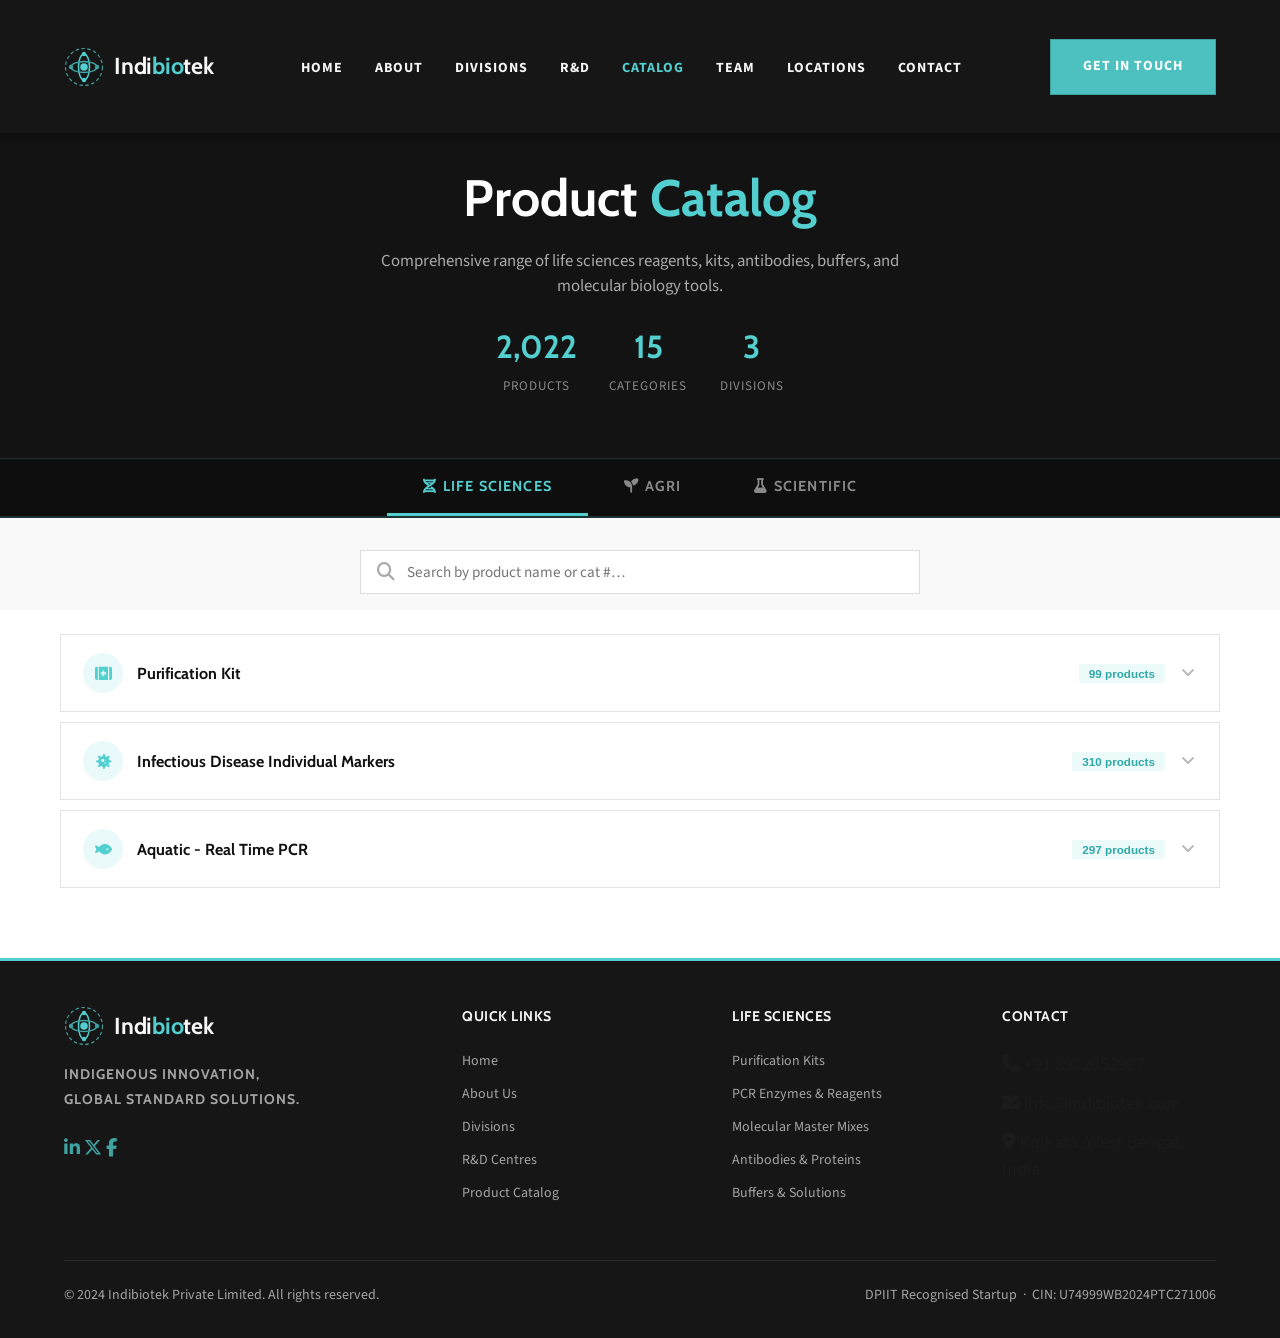
==== commit 7713caee: "Merge remote branch, keep card-style catalog redesign https://claude.ai/code/session_01NWrgZhYQs9TZT" ====
--- a/catalog.html
+++ b/catalog.html
@@ -703,8 +703,7 @@
 <div class="prod-card"><span class="prod-cat">IBLS-HCC-0022</span><h4 class="prod-name">Total Bile Acid Control As Per Request</h4><p class="prod-qty"><i class="fa-solid fa-cube" aria-hidden="true"></i></p></div>
             </div>
           </div>
-        </div>
-        <div class="acc-item" id="acc-3">
+        </div><div class="acc-item" id="acc-3">
           <button class="acc-header" aria-expanded="false" aria-controls="acc-3-body">
             <span class="acc-icon-wrap"><i class="fa-solid fa-fish"></i></span>
             <span class="acc-title">Aquatic - Real Time PCR</span>
@@ -1012,8 +1011,122 @@
 <div class="prod-card"><span class="prod-cat">IBLS-SRTP-0008</span><h4 class="prod-name">A1/A2 Detection Kit</h4><p class="prod-qty"><i class="fa-solid fa-cube" aria-hidden="true"></i>25 T</p></div>
             </div>
           </div>
-        </div>
-        <div class="acc-item" id="acc-4">
+        </div>  </div></div>
+<div class="div-panel" id="panel-pcr" role="tabpanel" aria-labelledby="tab-pcr">  <div class="acc-list"><div class="acc-item" id="acc-1">
+          <button class="acc-header" aria-expanded="false" aria-controls="acc-1-body">
+            <span class="acc-title">Purification Kit</span>
+            <span class="acc-badge">99 products</span>
+            <svg class="acc-chevron" width="18" height="18" viewBox="0 0 18 18" fill="none"><path d="M4 6l5 5 5-5" stroke="currentColor" stroke-width="2" stroke-linecap="round" stroke-linejoin="round"/></svg>
+          </button>
+          <div class="acc-body" id="acc-1-body" hidden>
+            <div class="table-wrap">
+              <table class="product-table">
+                <thead><tr><th>Cat #</th><th>Product Name</th><th>Size / Qty</th></tr></thead>
+                <tbody>
+<tr><td>IBLS-PK-0001</td><td>Pure Blood/Serum/Plasma DNA Isolation Kit</td><td>50 T</td></tr>
+<tr><td>IBLS-PK-0002</td><td>Pure Blood/Serum/Plasma DNA Isolation Kit</td><td>100 T</td></tr>
+<tr><td>IBLS-PK-0003</td><td>Pure Blood/Serum/Plasma DNA Isolation Kit</td><td>250 T</td></tr>
+<tr><td>IBLS-PK-0004</td><td>Pure Stool DNA Isolation Kit</td><td>50 T</td></tr>
+<tr><td>IBLS-PK-0005</td><td>Pure Stool DNA Isolation Kit</td><td>100 T</td></tr>
+<tr><td>IBLS-PK-0006</td><td>Pure Stool DNA Isolation Kit</td><td>250 T</td></tr>
+<tr><td>IBLS-PK-0007</td><td>Pure Urine DNA Isolation Kit</td><td>50 T</td></tr>
+<tr><td>IBLS-PK-0008</td><td>Pure Urine DNA Isolation Kit</td><td>100 T</td></tr>
+<tr><td>IBLS-PK-0009</td><td>Pure Urine DNA Isolation Kit</td><td>250 T</td></tr>
+<tr><td>IBLS-PK-0010</td><td>Pure Sputum DNA Isolation Kit</td><td>50 T</td></tr>
+<tr><td>IBLS-PK-0011</td><td>Pure Sputum DNA Isolation Kit</td><td>100 T</td></tr>
+<tr><td>IBLS-PK-0012</td><td>Pure sputum DNA Isolation Kit</td><td>250 T</td></tr>
+<tr><td>IBLS-PK-0013</td><td>Pure Bacterial Genomic DNA Isolation Kit</td><td>50 T</td></tr>
+<tr><td>IBLS-PK-0014</td><td>Pure Bacterial Genomic DNA Isolation Kit</td><td>100 T</td></tr>
+<tr><td>IBLS-PK-0015</td><td>Pure Bacterial Genomic DNA Isolation Kit</td><td>250 T</td></tr>
+<tr><td>IBLS-PK-0016</td><td>Pure Fungal DNA Isolation Kit</td><td>50 T</td></tr>
+<tr><td>IBLS-PK-0017</td><td>Pure Fungal DNA Isolation Kit</td><td>100 T</td></tr>
+<tr><td>IBLS-PK-0018</td><td>Pure Fungal DNA Isolation Kit</td><td>250 T</td></tr>
+<tr><td>IBLS-PK-0019</td><td>Pure Milk DNA Isolation Kit</td><td>50 T</td></tr>
+<tr><td>IBLS-PK-0020</td><td>Pure Milk DNA Isolation Kit</td><td>100 T</td></tr>
+<tr><td>IBLS-PK-0021</td><td>Pure Milk DNA Isolation Kit</td><td>250 T</td></tr>
+<tr><td>IBLS-PK-0022</td><td>Pure Water Tissue DNA Isolation Kit</td><td>50 T</td></tr>
+<tr><td>IBLS-PK-0023</td><td>Pure Water Tissue DNA Isolation Kit</td><td>100 T</td></tr>
+<tr><td>IBLS-PK-0024</td><td>Pure Water Tissue DNA Isolation Kit</td><td>250 T</td></tr>
+<tr><td>IBLS-PK-0025</td><td>Pure Soil DNA Isolation Kit</td><td>50 T</td></tr>
+<tr><td>IBLS-PK-0026</td><td>Pure Soil DNA Isolation Kit</td><td>100 T</td></tr>
+<tr><td>IBLS-PK-0027</td><td>Pure Soil DNA Isolation Kit</td><td>250 T</td></tr>
+<tr><td>IBLS-PK-0028</td><td>Pure Virus RNA Isolation Kit</td><td>50 T</td></tr>
+<tr><td>IBLS-PK-0029</td><td>Pure Virus RNA Isolation Kit</td><td>100 T</td></tr>
+<tr><td>IBLS-PK-0030</td><td>Pure Virus RNA Isolation Kit</td><td>250 T</td></tr>
+<tr><td>IBLS-PK-0031</td><td>Pure Tissue RNA Isolation Kit</td><td>50 T</td></tr>
+<tr><td>IBLS-PK-0032</td><td>Pure Tissue RNA Isolation Kit</td><td>100 T</td></tr>
+<tr><td>IBLS-PK-0033</td><td>Pure Tissue RNA Isolation Kit</td><td>250 T</td></tr>
+<tr><td>IBLS-PK-0034</td><td>Pure Blood RNA Isolation Kit</td><td>50 T</td></tr>
+<tr><td>IBLS-PK-0035</td><td>Pure Blood RNA Isolation Kit</td><td>100 T</td></tr>
+<tr><td>IBLS-PK-0036</td><td>Pure Blood RNA Isolation Kit</td><td>250 T</td></tr>
+<tr><td>IBLS-PK-0037</td><td>Pure Plasma/Serum RNA Isolation Kit</td><td>50 T</td></tr>
+<tr><td>IBLS-PK-0038</td><td>Pure Plasma/Serum RNA Isolation Kit</td><td>100 T</td></tr>
+<tr><td>IBLS-PK-0039</td><td>Pure Plasma/Serum RNA Isolation Kit</td><td>250 T</td></tr>
+<tr><td>IBLS-PK-0040</td><td>Pure Bacterial RNA Isolation Kit</td><td>50 T</td></tr>
+<tr><td>IBLS-PK-0041</td><td>Pure Bacterial RNA Isolation Kit</td><td>100 T</td></tr>
+<tr><td>IBLS-PK-0042</td><td>Pure Bacterial RNA Isolation Kit</td><td>250 T</td></tr>
+<tr><td>IBLS-PK-0043</td><td>Pure Fungal/Plant RNA Isolation Kit</td><td>50 T</td></tr>
+<tr><td>IBLS-PK-0044</td><td>Pure Fungal/Plant RNA Isolation Kit</td><td>100 T</td></tr>
+<tr><td>IBLS-PK-0045</td><td>Pure Fungal/Plant RNA Isolation Kit</td><td>250 T</td></tr>
+<tr><td>IBLS-PK-0046</td><td>Pure Tissue DNA Isolation Kit</td><td>50 T</td></tr>
+<tr><td>IBLS-PK-0047</td><td>Pure Tissue DNA Isolation Kit</td><td>100 T</td></tr>
+<tr><td>IBLS-PK-0048</td><td>Pure Tissue DNA Isolation Kit</td><td>500 Reaction</td></tr>
+<tr><td>IBLS-PK-0049</td><td>Pure FFPE Tissue DNA Isolation Kit</td><td>50 T</td></tr>
+<tr><td>IBLS-PK-0050</td><td>Pure FFPE Tissue DNA Isolation Kit</td><td>100 T</td></tr>
+<tr><td>IBLS-PK-0051</td><td>Pure FFPE Tissue DNA Isolation Kit</td><td>500 Reaction</td></tr>
+<tr><td>IBLS-PK-0052</td><td>Pure Blood/serum/plasma DNA Isolation Kit</td><td>50 T</td></tr>
+<tr><td>IBLS-PK-0053</td><td>Pure Blood/serum/plasma DNA Isolation Kit</td><td>100 T</td></tr>
+<tr><td>IBLS-PK-0054</td><td>Pure Blood/serum/plasma DNA Isolation Kit</td><td>500 Reaction</td></tr>
+<tr><td>IBLS-PK-0055</td><td>Pure Bacterial Genomic DNA Isolation Kit</td><td>50 T</td></tr>
+<tr><td>IBLS-PK-0056</td><td>Pure Bacterial Genomic DNA Isolation Kit</td><td>100 T</td></tr>
+<tr><td>IBLS-PK-0057</td><td>Pure Bacterial Genomic DNA Isolation Kit</td><td>500 T</td></tr>
+<tr><td>IBLS-PK-0058</td><td>Pure Fungal DNA Isolation Kit</td><td>50 T</td></tr>
+<tr><td>IBLS-PK-0059</td><td>Pure Fungal DNA Isolation Kit</td><td>100 T</td></tr>
+<tr><td>IBLS-PK-0060</td><td>Pure Fungal DNA Isolation Kit</td><td>500 T</td></tr>
+<tr><td>IBLS-PK-0061</td><td>Pure Stool DNA Isolation Kit</td><td>50 T</td></tr>
+<tr><td>IBLS-PK-0062</td><td>Pure Stool DNA Isolation Kit</td><td>100 T</td></tr>
+<tr><td>IBLS-PK-0063</td><td>Pure Stool DNA Isolation Kit</td><td>500 T</td></tr>
+<tr><td>IBLS-PK-0064</td><td>Pure Urine DNA Isolation Kit</td><td>50 T</td></tr>
+<tr><td>IBLS-PK-0065</td><td>Pure Urine DNA Isolation Kit</td><td>100 T</td></tr>
+<tr><td>IBLS-PK-0066</td><td>Pure Urine DNA Isolation Kit</td><td>500 T</td></tr>
+<tr><td>IBLS-PK-0067</td><td>Pure sputum DNA Isolation Kit</td><td>50 T</td></tr>
+<tr><td>IBLS-PK-0068</td><td>Pure sputum DNA Isolation Kit</td><td>100 T</td></tr>
+<tr><td>IBLS-PK-0069</td><td>Pure sputum DNA Isolation Kit</td><td>500 T</td></tr>
+<tr><td>IBLS-PK-0070</td><td>Pure Soil DNA Isolation Kit</td><td>50 T</td></tr>
+<tr><td>IBLS-PK-0071</td><td>Pure Soil DNA Isolation Kit</td><td>100 T</td></tr>
+<tr><td>IBLS-PK-0072</td><td>Pure Soil DNA Isolation Kit</td><td>500 T</td></tr>
+<tr><td>IBLS-PK-0073</td><td>Pure Virus RNA Isolation Kit</td><td>50 T</td></tr>
+<tr><td>IBLS-PK-0074</td><td>Pure Virus RNA Isolation Kit</td><td>100 T</td></tr>
+<tr><td>IBLS-PK-0075</td><td>Pure Virus RNA Isolation Kit</td><td>500 T</td></tr>
+<tr><td>IBLS-PK-0076</td><td>Pure Tissue RNA Isolation Kit</td><td>50 T</td></tr>
+<tr><td>IBLS-PK-0077</td><td>Pure Tissue RNA Isolation Kit</td><td>100 T</td></tr>
+<tr><td>IBLS-PK-0078</td><td>Pure Tissue RNA Isolation Kit</td><td>500 T</td></tr>
+<tr><td>IBLS-PK-0079</td><td>Pure Blood/Serum RNA Isolation Kit</td><td>50 T</td></tr>
+<tr><td>IBLS-PK-0080</td><td>Pure Blood/Serum RNA Isolation Kit</td><td>100 T</td></tr>
+<tr><td>IBLS-PK-0081</td><td>Pure Blood/Serum RNA Isolation Kit</td><td>500 T</td></tr>
+<tr><td>IBLS-PK-0082</td><td>Pure Fungal/Plant RNA Isolation Kit</td><td>50 T</td></tr>
+<tr><td>IBLS-PK-0083</td><td>Pure Fungal/Plant RNA Isolation Kit</td><td>100 T</td></tr>
+<tr><td>IBLS-PK-0084</td><td>Pure Fungal/Plant RNA Isolation Kit</td><td>500 T</td></tr>
+<tr><td>IBLS-PK-0085</td><td>Pure Plasmid DNA Isolation Kit (Column Based)</td><td>20 T</td></tr>
+<tr><td>IBLS-PK-0086</td><td>Pure Plasmid DNA Isolation Kit (Column Based)</td><td>50 T</td></tr>
+<tr><td>IBLS-PK-0087</td><td>Pure Plasmid DNA Isolation Kit (Column Based)</td><td>100 T</td></tr>
+<tr><td>IBLS-PK-0088</td><td>Pure Plasmid DNA Isolation Kit (Column Based)</td><td>250 T</td></tr>
+<tr><td>IBLS-PK-0089</td><td>Pure PCR Purification Kit (Column Based)</td><td>20 T</td></tr>
+<tr><td>IBLS-PK-0090</td><td>Pure PCR Purification Kit (Column Based)</td><td>50 T</td></tr>
+<tr><td>IBLS-PK-0091</td><td>Pure PCR Purification Kit (Column Based)</td><td>100 T</td></tr>
+<tr><td>IBLS-PK-0092</td><td>Pure PCR Purification Kit (Column Based)</td><td>250 T</td></tr>
+<tr><td>IBLS-PK-0093</td><td>Pure Agarose Gel Extraction Kit (Column Based)</td><td>20 T</td></tr>
+<tr><td>IBLS-PK-0094</td><td>Pure Agarose Gel Extraction Kit (Column Based)</td><td>50 T</td></tr>
+<tr><td>IBLS-PK-0095</td><td>Pure Agarose Gel Extraction Kit (Column Based)</td><td>100 T</td></tr>
+<tr><td>IBLS-PK-0096</td><td>Pure Agarose Gel Extraction Kit (Column Based)</td><td>250 T</td></tr>
+<tr><td>IBLS-PK-0097</td><td>Magnetic Stand (16 Tubes)</td><td>1 no</td></tr>
+<tr><td>IBLS-PK-0098</td><td>Magnetic stand (96 well plate)</td><td>1 no</td></tr>
+<tr><td>IBLS-PK-0099</td><td>Spin column with collection tube</td><td>1 no</td></tr>
+                </tbody>
+              </table>
+            </div>
+          </div>
+        </div><div class="acc-item" id="acc-4">
           <button class="acc-header" aria-expanded="false" aria-controls="acc-4-body">
             <span class="acc-icon-wrap"><i class="fa-solid fa-flask"></i></span>
             <span class="acc-title">PCR Enzymes &amp; Reagents</span>
@@ -1971,8 +2084,7 @@
 <div class="prod-card"><span class="prod-cat">IBLS-PNE-0223</span><h4 class="prod-name">Lysozyme (10 mg/ml)</h4><p class="prod-qty"><i class="fa-solid fa-cube" aria-hidden="true"></i>10g</p></div>
             </div>
           </div>
-        </div>
-        <div class="acc-item" id="acc-14">
+        </div><div class="acc-item" id="acc-14">
           <button class="acc-header" aria-expanded="false" aria-controls="acc-14-body">
             <span class="acc-icon-wrap"><i class="fa-solid fa-microscope"></i></span>
             <span class="acc-title">Cell Culture Media &amp; Reagents</span>
@@ -1996,8 +2108,7 @@
 <div class="prod-card"><span class="prod-cat">IBLS-CCMR-0013</span><h4 class="prod-name">Dulbecco’s Phosphate Buffer Saline, 1X pH-7.4</h4><p class="prod-qty"><i class="fa-solid fa-cube" aria-hidden="true"></i>500 ml</p></div>
             </div>
           </div>
-        </div>
-        <div class="acc-item" id="acc-15">
+        </div><div class="acc-item" id="acc-15">
           <button class="acc-header" aria-expanded="false" aria-controls="acc-15-body">
             <span class="acc-icon-wrap"><i class="fa-solid fa-syringe"></i></span>
             <span class="acc-title">Antibodies &amp; Recombinant Proteins</span>
@@ -2472,9 +2583,732 @@
 <div class="prod-card"><span class="prod-cat">IBLS-CS-0346</span><h4 class="prod-name">B HCG Serum Serial No. Category Cat # Product CAS Make Qty 1 Chemical for Laboratory use in QC/Production of Hematology IBLS- CHRLQPH-0001 2-Mercaptopyridine-1-oxide Sodium salt Solution/Pyrithione Sodium salt L R Grade As per request 500 ml 2 IBLS- CHRLQPH-0002 2-Phenoxyethanol/Phenoxietanol, Ethylene glycol-monophenylether L R Grade As per request 2.5 ltr 3 IBLS- CHRLQPH-0003 Acidum Boricum Crystallisatum L R Grade Zytex 500 gm 4 IBLS- CHRLQPH-0004 Alkalase 2.5 L, Type DX AR Grade Dhishman 2.5L 5 IBLS- CHRLQPH-0005 Dodecyl-Trimethyl-Ammonium-Chloride solution AR Grade As per request 5 kg 6 IBLS- CHRLQPH-0006 Erioglaucine (C.I. 42090)/Acid Blue 9, Alphazurine FG AR Grade As per request 5 gm 7 IBLS- CHRLQPH-0007 Ethylenediaminetetraacetic acid disodium salt-2-hydroxy-EDTA-di-na-salt x2H20 L R Grade As per request 500 gm 8 IBLS- CHRLQPH-0008 GLYDANT/1,3-dihydroxymethyl-5,5-dimethylhydantoin AR Grade As per request 500ml 9 IBLS- CHRLQPH-0009 Hydrochloric acid min. 37% L R Grade As per request 2.5lt 10 IBLS- CHRLQPH-0010 IMIDAZOLE/Glyoxalinem, 1,3-Diaza-2,4-cyclopentadiene L R Grade As per request 5kg 11 IBLS- CHRLQPH-0011 Calcium Chloride dihydrate AR Grade As per request 500 g 12 IBLS- CHRLQPH-0012 Savinase 16 L, Type EX L R Grade As per request 2.5Lt 13 IBLS- CHRLQPH-0013 Sodium azide L R Grade As per request 500g 14 IBLS- CHRLQPH-0014 Sodium Chloride/Ph.Eur. AR Grade As per request 5 kg 15 IBLS- CHRLQPH-0015 Sodium-citrate puris L R Grade As per request 500 gm 16 IBLS- CHRLQPH-0016 Sodium hydroxide L R Grade As per request 500 gm 17 IBLS- CHRLQPH-0017 Sodium hypochlorite solution conc. Cl more than 10 % L R Grade As per request 1 lt 18 IBLS- CHRLQPH-0018 Sodium sulphate anhydrous AR Grade As per request 10 kg 19 IBLS- CHRLQPH-0019 Sodium-Tetraborate-deka-hydrate (Borax) AR Grade As per request 5kg 20 IBLS- CHRLQPH-0020 Tris (hydroxymethyl) aminomethan/TRIS buffer L R Grade As per request 500 gh 21 IBLS- CHRLQPH-0021 Triton X-405 Solution L R Grade Sigma Aldrich 1 Ltr 22 IBLS- CHRLQPH-0022 Triton X-705 Solution L R Grade LonZa 100 ml 23 Chemical for Laboratory use in QC/R&amp;amp;D IBLS- CHRLQR-0001 Casein Hammerstail Grade 9000-71-9 import 500 gm 24 IBLS- CHRLQR-0002 Di-Sodium Hydrogen Phosphate anhydrous GR 7558-79-4 As per request 500 gm 25 IBLS- CHRLQR-0003 Sodium di-Hydrogen Phosphate dihydrate GR 13472-35-0 As per request 500 g 26 IBLS- CHRLQR-0004 Boric Acid 10043-35-3 As per request 250 g 27 IBLS- CHRLQR-0005 Di-Sodium Tetraborate 1303-96-4 As per request 500 g 28 IBLS- CHRLQR-0006 Potassium Chloride 7447-40-7 As per request 500 g 29 IBLS- CHRLQR-0007 Potassium Di-hydrogen Phosphate 7778-77-0 As per request 500 g 30 IBLS- CHRLQR-0008 MOPS(3-marpholino propane sulfonic Acid) 1132-61-2 As per request 250 g 31 IBLS- CHRLQR-0009 Sodium Chloride 7647-14-5 As per request 2000 g 32 IBLS- CHRLQR-0010 Tri-Sodium Citrate 2-Hydrate (Purified) 4/3/6132 As per request 500 g 33 IBLS- CHRLQR-0011 D-(+)-Trehalose Dihydrate 6138-23-4 As per request 250 g 34 IBLS- CHRLQR-0012 D-(+)-Trehalose Dihydrate 6138-23-4 As per request As per request 250 gm 35 IBLS- CHRLQR-0013 Sucrose GR 57-50-1 As per request 250g 36 IBLS- CHRLQR-0014 Gold(lll) Chloride Trihydrate 16961-25-4 As per request 10g 37 IBLS- CHRLQR-0015 Potassium Carbonate 584-08-7 As per request 500g 38 IBLS- CHRLQR-0016 Hydrochloric Acid 7647-01-0 As per request 500ml 39 IBLS- CHRLQR-0017 Brij-35 9002-92-0 As per request 100g 40 IBLS- CHRLQR-0018 Sodium Azide 26628-22-8 As per request 100g 41 IBLS- CHRLQR-0019 Tween -20 9005-64-5 As per request 100ml 42 IBLS- CHRLQR-0020 Tween -20 9005-64-5 As per request 100ml 43 IBLS- CHRLQR-0021 Potassium lodide 7681-11-0 As per request 500g 44 IBLS- CHRLQR-0022 Potassium Dichromate 7789-50-9 As per request 500g 45 IBLS- CHRLQR-0023 EDTA, Disodium Salt 6381-92-6 As per request 100g 46 IBLS- CHRLQR-0024 Sulfuric Acid 7664-93-9 As per request 500ml 47 IBLS- CHRLQR-0025 Kathon-CG NA As per request 250ml 48 IBLS- CHRLQR-0026 BSA 9048-46-8 As per request 500g 49 IBLS- CHRLQR-0027 Potassium di-hydrogen phosphate 7778-77-0 As per request 500g 50 IBLS- CHRLQR-0028 Titron-X-100 9002-93-1 As per request 250ml 51 IBLS- CHRLQR-0029 Sodium Hydroxide 1370-73-0 As per request 500g 52 IBLS- CHRLQR-0030 Phosphoric Acid 7664-38-2 As per request 500g 53 Essential Chemicals IBLS- CHREC-0001 ACETONE LR-2.5 L LR Grade As per request 2.5Lt 54 IBLS- CHREC-0002 BENZOIC ACID LR Grade As per request 5kg 55 IBLS- CHREC-0003 Disodium Tetraborate LR Grade As per request 2.5kg 56 IBLS- CHREC-0004 BORAX AR Grade As per request 5kg 57 IBLS- CHREC-0005 BORIC ACID AR Grade As per request 5kg 58 IBLS- CHREC-0006 Bromo Cresol Purple (BCP) AR Grade As per request 100g 59 IBLS- CHREC-0007 ETHYLENE GLYCOL LR Grade As per request 500ml 60 IBLS- CHREC-0008 EDTA DISODIUM SALT AR AR Grade As per request 500g 61 IBLS- CHREC-0009 E.D.T.A. disodium salt dihydrate LR LR Grade As per request 500g 62 IBLS- CHREC-0010 GLYCEROL LR Grade As per request 500ml 63 IBLS- CHREC-0011 HYDROCHLORIC ACID AR Grade As per request 2.5lt 64 IBLS- CHREC-0012 IMIDAZOLE LR (HEMATOLOGY) LR Grade As per request 500g 65 IBLS- CHREC-0013 MAGNESIUM CHLORIDE (AR) LR Grade As per request 500g 66 IBLS- CHREC-0014 Urea AR AR Grade As per request 500g 67 IBLS- CHREC-0015 Potassium Chloride LR Grade As per request 500g 68 IBLS- CHREC-0016 POTASSIUM DIHYDROGEN PHOSPHATE LR Grade As per request 500g 69 IBLS- CHREC-0017 Potassium dihydrogen phosphate LR LR Grade As per request 500g 70 IBLS- CHREC-0018 Propylene Glycol AR Grade As per request 500ml 71 IBLS- CHREC-0019 PYRIDINE AR Grade As per request 100ml 72 IBLS- CHREC-0020 DI POT. HYD. ORTH. PHOS LR Grade As per request 500g 73 IBLS- CHREC-0021 SODIUM ACETATE LR Grade As per request 500g 74 IBLS- CHREC-0022 SODIUM BENZOATE LR Grade As per request 500g 75 IBLS- CHREC-0023 Sodium phosphate monobasic dihydrate LR LR Grade As per request 500g 76 IBLS- CHREC-0024 SODIUM HYDROXIDE LR Grade As per request 500g 77 IBLS- CHREC-0025 Sodium phosphate dibasic anhydrous LR LR Grade As per request 500g 78 IBLS- CHREC-0026 SODIUM SULPHATE ANHYDROUS LR Grade As per request 500g 79 IBLS- CHREC-0027 SODIUM CITRATE DIHYDRATE LR Grade As per request 500g 80 IBLS- CHREC-0028 SODIUM CHLORIDE LR Grade As per request 500g 81 IBLS- CHREC-0029 TRIS BUFFER AR Grade As per request 500g 82 Reagents for IVD IBLS- CHRIVD-0001 Casein Hammerstein Grade 9000-71-9 As per request 500gm 83 IBLS- CHRIVD-0002 Di-Sodium Hydrogen Phosphate anhydrous GR 7558-79-4 As per request 500GM 84 IBLS- CHRIVD-0003 Sodium di-Hydrogen Phosphate dihydrate GR 13472-35-0 As per request 500gm 85 IBLS- CHRIVD-0004 Boric Acid 10043-35-3 As per request 500gm 86 IBLS- CHRIVD-0005 Di-Sodium Tetraborate 1303-96-4 As per request 500g 87 IBLS- CHRIVD-0006 Potassium Chloride 7447-40-7 As per request 500gm 88 IBLS- CHRIVD-0007 Potassium Di-hydrogen Phosphate 7778-77-0 As per request 1000g 89 IBLS- CHRIVD-0008 MOPS(3-morpholinopropane sulfonic Acid) 1132-61-2 As per request 100gm 90 IBLS- CHRIVD-0009 Sodium Chloride AR GRADE 7647-14-5 As per request 500gm 91 IBLS- CHRIVD-0010 Tri-Sodium Citrate 2-Hydrate(Purified) 4/3/6132 As per request 500gm 92 IBLS- CHRIVD-0011 D-(+)-Trehalose Dihydrate 6138-23-4 As per request 25gm 93 IBLS- CHRIVD-0012 D-(+)-Trehalose Dihydrate 6138-23-4 As per request 25gm 94 IBLS- CHRIVD-0013 Sucrose GR 57-50-1 As per request 500gm 95 IBLS- CHRIVD-0014 Gold(III) Chloride Trihydrate 16961-25-4 As per request 1 gm 96 IBLS- CHRIVD-0015 Potassium Carbonate 584-08-7 As per request 500gm 97 IBLS- CHRIVD-0016 Hydrochloric Acid 7647-01-0 As per request 500ml 98 IBLS- CHRIVD-0017 Brij-35 9002-92-0 As per request 500gm 99 IBLS- CHRIVD-0018 Sodium Azide 26628-22-8 As per request 100gm 100 IBLS- CHRIVD-0019 Tween -20 9005-64-5 As per request 500ml 101 IBLS- CHRIVD-0020 Tween -20 9005-64-5 As per request 100ml 102 IBLS- CHRIVD-0021 Potassium Iodide 7681-11-0 As per request 500gm 103 IBLS- CHRIVD-0022 Potassium Dichromate 7789-50-9 As per request 500gm 104 IBLS- CHRIVD-0023 EDTA, Disodium Salt 6381-92-6 As per request 100gm 105 IBLS- CHRIVD-0024 Sulfuric Acid 7664-93-9 As per request 500ml 106 IBLS- CHRIVD-0025 Kathon-CG As per request As per request 50g 107 IBLS- CHRIVD-0026 BSA 9048-46-8 As per request 10gm 108 IBLS- CHRIVD-0027 Potassium di-hydrogen phosphate 7778-77-0 As per request 500g 109 IBLS- CHRIVD-0028 Titron-X-100 9002-93-1 As per request 1 L 110 IBLS- CHRIVD-0029 Sodium Hydroxide 1370-73-0 As per request 500gm 111 IBLS- CHRIVD-0030 Phosphoric Acid 7664-38-2 As per request 500ml 112 IBLS- CHRIVD-0031 ACETONE LR-2.5 L LR Grade As per request 2.5Lt 113 IBLS- CHRIVD-0032 BENZOIC ACID LR Grade As per request 500gm 114 IBLS- CHRIVD-0033 Disodium Tetraborate LR Grade As per request 500gm 115 IBLS- CHRIVD-0034 BORAX AR Grade As per request 500gm 116 IBLS- CHRIVD-0035 BORIC ACID AR Grade As per request 5Kg 117 IBLS- CHRIVD-0036 Bromo Cresol Purple (BCP) AR Grade As per request 5gm 118 IBLS- CHRIVD-0037 ETHYLENE GLYCOL LR Grade As per request 500ml 119 IBLS- CHRIVD-0038 EDTA DISODIUM SALT AR AR Grade As per request 500gm 120 IBLS- CHRIVD-0039 E.D.T.A. disodium salt dihydrate LR LR Grade As per request 500gm 121 IBLS- CHRIVD-0040 GLYCEROL LR Grade As per request 500ml 122 IBLS- CHRIVD-0041 HYDROCHLORIC ACID AR Grade As per request 2.5Lt 123 IBLS- CHRIVD-0042 IMIDAZOLE LR (HEMATOLOGY) LR Grade As per request 100gm 124 IBLS- CHRIVD-0043 MAGNESIUM CHLORIDE (AR) LR Grade As per request 500gm 125 IBLS- CHRIVD-0044 Urea AR AR Grade As per request 500gm 126 IBLS- CHRIVD-0045 Potassium Chloride LR Grade As per request 500gm 127 IBLS- CHRIVD-0046 POTASSIUM DIHYDROGEN PHOSPHATE LR Grade As per request 500gm 128 IBLS- CHRIVD-0047 Potassium dihydrogen phosphate LR LR Grade As per request 500gm 129 IBLS- CHRIVD-0048 Propylene Glycol AR Grade As per request 500ml 130 IBLS- CHRIVD-0049 PYRIDINE AR Grade As per request 500ml 131 IBLS- CHRIVD-0050 DI POT. HYD. ORTH. PHOS LR Grade As per request 500gm 132 IBLS- CHRIVD-0051 SODIUM ACETATE LR Grade As per request 500gm 133 IBLS- CHRIVD-0052 SODIUM BENZOATE LR Grade As per request 500gm 134 IBLS- CHRIVD-0053 Sodium phosphate monobasic dihydrate LR LR Grade As per request 500gm 135 IBLS- CHRIVD-0054 SODIUM HYDROXIDE LR Grade As per request 500gm 136 IBLS- CHRIVD-0055 Sodium phosphate dibasic anhydrous LR LR Grade As per request 500gm 137 IBLS- CHRIVD-0056 SODIUM SULPHATE ANHYDROUS LR Grade As per request 500gm 138 IBLS- CHRIVD-0057 SODIUM CITRATE DIHYDRATE LR Grade As per request 500gm 139 IBLS- CHRIVD-0058 SODIUM CHLORIDE LR Grade As per request 500gm 140 IBLS- CHRIVD-0059 TRIS BUFFER AR Grade As per request 500gm 141 IBLS- CHRIVD-0060 2-Mercaptopyridine-1-oxide Sodium salt Solution/Pyrithione Sodium salt LR Grade As per request 500 ml 142 IBLS- CHRIVD-0061 2-Phenoxyethanol/Phenoxietanol, Ethyleneglycol-monophenylether LR Grade As per request 2.5 Ltr 143 IBLS- CHRIVD-0062 Acidum Boricum Crystallisatum LR Grade As per request 500gm 144 IBLS- CHRIVD-0063 Alkalase 2.5 L, Type DX AR Grade As per request 2.5 Ltr 145 IBLS- CHRIVD-0064 Dodecyl-Trimethyl-Ammonium-Chloride solution AR Grade As per request 5 kg 146 IBLS- CHRIVD-0065 Erioglaucine (C.I. 42090)/Acid Blue 9, Alphazurine FG AR Grade As per request 5 gm 147 IBLS- CHRIVD-0066 Ethylenediaminetetraacetic acid disodium salt-2-hydroxy-EDTA-di-na-salt x2H2O LR Grade As per request 500 gm 148 IBLS- CHRIVD-0067 GLYDANT/1,3-dihydroxymethyl-5,5-dimethylhydantoin AR Grade As per request 500ml 149 IBLS- CHRIVD-0068 Hydrochloric acid min. 37% LR Grade As per request 2.5 Ltr 150 IBLS- CHRIVD-0069 IMIDAZOLE/Glyoxalimen, 1,3-Diaza-2,4-cyclopentadiene LR Grade As per request 100gm 151 IBLS- CHRIVD-0070 Calcium Chloride dihydrate AR Grade As per request 5 Kg 152 IBLS- CHRIVD-0071 Savinase 16 L, Type EX LR Grade As per request Inquire 153 IBLS- CHRIVD-0072 Sodium azide LR Grade As per request 100gm 154 IBLS- CHRIVD-0073 Sodium Chloride/Ph.Eur. AR Grade As per request 25 Kg 155 IBLS- CHRIVD-0074 Sodium-citrate puris LR Grade As per request 500gm 156 IBLS- CHRIVD-0075 Sodium hydroxide LR Grade As per request 1 Kg 157 IBLS- CHRIVD-0076 Sodium hypochlorite solution conc. Cl more than 10 % LR Grade As per request 1 Ltr 158 IBLS- CHRIVD-0077 Sodium sulphate anhydrous AR Grade As per request 10 kg 159 IBLS- CHRIVD-0078 Sodium-Tetraborate-deka-hydrate (Borax) AR Grade As per request 500gm 160 IBLS- CHRIVD-0079 Tris (hydroxymethyl) aminomethan/TRIS buffer LR Grade As per request 500gm 161 IBLS- CHRIVD-0080 Triton X-405 Solution LR Grade As per request 1 Ltr 162 IBLS- CHRIVD-0081 Triton X-705 Solution Etyl Hexadecyl Dimethyl ammonium bromide LR Grade As per request 500ml 163 IBLS- CHRIVD-0082 SODIUM CHLORIDE AR LR Grade As per request 25 KG 164 IBLS- CHRIVD-0083 IMIDAZOLE LR LR Grade As per request 25 KG 165 IBLS- CHRIVD-0084 Dodecyl-trimethyl-ammonium-chloride LR Grade As per request 20 KG 166 IBLS- CHRIVD-0085 TRITON X-405 AR Grade As per request 16 Ltr 167 IBLS- CHRIVD-0086 2MERCAPTOPYRIDINE AR Grade As per request 500 ml 168 IBLS- CHRIVD-0087 SODIUM AZIDE AR Grade As per request 5 KG 169 IBLS- CHRIVD-0088 Etyl Hexadecyl Dimethyl ammonium bromide LR Grade As per request 20KG 170 IBLS- CHRIVD-0089 Sodium Hydroxide AR Grade As per request 20 kg 171 IBLS- CHRIVD-0090 EDTA- Dipotassium salt LR Grade As per request 5Kg 172 IBLS- CHRIVD-0091 TRITON X-705 LR Grade As per request 500 ml 173 IBLS- CHRIVD-0092 GLYDANT (DMDMH) LR Grade As per request 20 Ltr 174 IBLS- CHRIVD-0093 HYDROCHLORIC ACID LR Grade As per request 5 Ltr 175 IBLS- CHRIVD-0094 SODIUM SULPHATE ANHYDROUS LR Grade As per request 20 KG 176 IBLS- CHRIVD-0095 TRIS BUFFER LR Grade As per request 20 KG 177 IBLS- CHRIVD-0096 2-PHENOXYETHANOL AR Grade As per request 5 Ltr 178 IBLS- CHRIVD-0097 Dodecyl trimethyl ammonium bromide AR Grade As per request 20 KG 179 IBLS- CHRIVD-0098 Potassium Chloride AR Grade As per request 20 kg 180 IBLS- CHRIVD-0099 Proxil 100 L R Grade As per request 5 Liter 181 IBLS- CHRIVD-0100 Sodium Hypochlorite Solution Conc. Cl-12% AR Grade As per request 5 Ltr. 182 IBLS- CHRIVD-0101 CALCIUM CHLORIDE DIHYDRATE L R Grade As per request 20 Kg 183 IBLS- CHRIVD-0102 SODIUM CITRATE DIHYDRATE L R Grade As per request 20 Kg 184 IBLS- CHRIVD-0103 BORAX L R Grade As per request 20 Kg 185 IBLS- CHRIVD-0104 BORIC ACID L R Grade As per request 5 KG 186 IBLS- CHRIVD-0105 ERIOGLAUCINE AR Grade As per request 25 gm 187 IBLS- CHRIVD-0106 ALKALASE L R Grade As per request 5 Ltr. 188 IBLS- CHRIVD-0107 SAVINASE L R Grade As per request 5 Ltr. 189 IBLS- CHRIVD-0108 EDTA - Di-Sodium salt L R Grade As per request 5 KG 190 IBLS- CHRIVD-0109 TRITON® X-100 AR Grade As per request 1 Ltr. 191 IBLS- CHRIVD-0110 Sodium Deoxycholate AR Grade As per request 1 Kg 192 IBLS- CHRIVD-0111 Tri Sodium Citrate AR Grade As per request Inquire 193 IBLS- CHRIVD-0112 β-Propioglucose L R Grade As per request Inquire 194 IBLS- CHRIVD-0113 ENZYME - GLUCOSE OXIDASE As per request As per request 100MU 195 IBLS- CHRIVD-0114 ENZYME - L-ALFA-GLYCEROL PHOSPHATE OXIDASE MICRO ORGANISM RECOMBINANT As per request As per request 100KUL 196 IBLS- CHRIVD-0115 LIPOPROTEIN LIPASE (CHEMICALLY MODIFIED) As per request As per request 1MU 197 IBLS- CHRIVD-0116 ENZYME - PEROXIDASE As per request As per request 1MU 198 IBLS- CHRIVD-0117 ENZYME - GLDH-GLUTAMATE DEHYDROGENASE As per request As per request 25KUL 199 IBLS- CHRIVD-0118 CNPG2 As per request As per request 5gms 200 IBLS- CHRIVD-0119 r-D LDH As per request As per request 100KUL 201 IBLS- CHRIVD-0120 CFAS 3ml Vial As per request As per request 3ml 202 IBLS- CHRIVD-0121 CHOLESTROL OXIDASE ORIGIN MICROORGANISM As per request As per request 100KUL 203 IBLS- CHRIVD-0122 GLYCYRROKINASE - BACILLUS STEAROTHERMOPHILUS As per request As per request 100KUL 204 IBLS- CHRIVD-0123 Lipase Reagent R1 As per request As per request 1ltr 205 IBLS- CHRIVD-0124 beta - NADH As per request As per request 100gms 206 IBLS- CHRIVD-0125 G-6-PDH As per request As per request 100KUL 207 IBLS- CHRIVD-0126 CHOLESTROL ESTERASE ORIGIN PSEUDOMONAS As per request As per request 100KUL 208 IBLS- CHRIVD-0127 UREASE As per request As per request 1MU 209 IBLS- CHRIVD-0128 URICASE PRODUCT (WHITE FREE FLOWING POWDER) As per request As per request 25KUL 210 IBLS- CHRIVD-0129 Lipase Reagent R2 As per request As per request 1ltr 211 IBLS- CHRIVD-0130 CP-Na As per request As per request 100KUL 212 IBLS- CHRIVD-0131 L - ALANINE NA SALT As per request As per request 1kg 213 IBLS- CHRIVD-0132 PIPES BUFFER As per request As per request 1kg 214 IBLS- CHRIVD-0133 pNPP DI-TRIS SALT As per request As per request 100gms 215 IBLS- CHRIVD-0134 ENZYME - ALFA-KETO GLUTARATE As per request As per request 100gms 216 IBLS- CHRIVD-0135 Anti CK MM antibody As per request As per request 100ml 217 IBLS- CHRIVD-0136 TOOS As per request As per request 100gms 218 IBLS- CHRIVD-0137 L-ASPARTATE NA SALT As per request As per request 1kg 219 IBLS- CHRIVD-0138 Thesit As per request As per request 500gms 220 IBLS- CHRIVD-0139 BOVINE ALBUMIN-PROTEASE FREE As per request As per request 500gms 221 IBLS- CHRIVD-0140 MOPS - Free Acid As per request As per request 1kg 222 IBLS- CHRIVD-0141 rMDH As per request As per request 100KUL 223 IBLS- CHRIVD-0142 ARSENAZO III As per request As per request 25gms 224 IBLS- CHRIVD-0143 rHK As per request As per request 100KUL 225 IBLS- CHRIVD-0144 pNPP DI-TRIS SALT As per request As per request 100gms 226 IBLS- CHRIVD-0145 2-AMINO-2-METHYL-1-PROPANOL As per request As per request 1ltr 227 IBLS- CHRIVD-0146 MOPS - SODIUM SALT As per request As per request 1kg 228 IBLS- CHRIVD-0147 TRITON X-100 As per request As per request 500ml 229 IBLS- CHRIVD-0148 SODIUM AZIDE - AR grade As per request As per request 500gms 230 IBLS- CHRIVD-0149 TRISS BUFFER - AR grade As per request As per request 1kg 231 IBLS- CHRIVD-0150 POTASSIUM DIHYDROGEN ORTHOPHOSPHATE - AR grade As per request As per request 5kg 232 IBLS- CHRIVD-0151 DI-POTASSIUM HYDROGEN O-PHOSPHATE ANHYDROUS - AR grade As per request As per request 5kg 233 IBLS- CHRIVD-0152 O-CRESOLPHTHALEIN COMPLEXONE As per request As per request 25gms 234 IBLS- CHRIVD-0153 4-AMINOANTIPYRINE As per request As per request 500gms 235 IBLS- CHRIVD-0154 3-5-DICHLORO-2-HYDROXY-BENZENESULFONIC ACID As per request As per request 25gms 236 IBLS- CHRIVD-0155 HEDTA - N-(2-HIDROXYETHYL) ETHYLENE DIAMINE - N - N&#x27; - TRIACATIC ACID As per request As per request 100gms 237 IBLS- CHRIVD-0156 2,4,6-TRIBROMO-3-HYDROXYBENZOIC ACID As per request As per request 25gms 238 IBLS- CHRIVD-0157 DIETHYLENE TRIAMINE PENTA ACETIC ACID As per request As per request 500gms 239 IBLS- CHRIVD-0158 TRITON X-405 As per request As per request 500ml 240 IBLS- CHRIVD-0159 2-Amino-2-Methyl-1-Propanol As per request As per request 500 ml 241 IBLS- CHRIVD-0160 8-Hydroxyquinoline GR As per request As per request 100 gm 242 IBLS- CHRIVD-0161 8-Hydroxyquinoline Sulphate As per request As per request 100 gm 243 IBLS- CHRIVD-0162 Bovine Serum Albumin (BSA) As per request As per request 500 gm 244 IBLS- CHRIVD-0163 Carbinol/Methanol As per request As per request 5.0 Liters 245 IBLS- CHRIVD-0164 Cholesterol As per request As per request 100 gm 246 IBLS- CHRIVD-0165 EGTA As per request As per request 100 gm 247 IBLS- CHRIVD-0166 Ferric Nitrate As per request As per request 100 gm 248 IBLS- CHRIVD-0167 Glutathione Reduced As per request As per request 10 gm 249 IBLS- CHRIVD-0168 Mercury Thiocyanate As per request As per request 100 gm 250 IBLS- CHRIVD-0169 MES Buffer As per request As per request 500 gm 251 IBLS- CHRIVD-0170 O-Cresolphthalene Complexone AR As per request As per request 10 gm 252 IBLS- CHRIVD-0171 Para-Chloro Phenol Pure As per request As per request 500 ml 253 IBLS- CHRIVD-0172 Proclin 300 As per request As per request 100 ml 254 IBLS- CHRIVD-0173 Pyrogallol Red AR As per request As per request Inquire 255 IBLS- CHRIVD-0174 Sodium Pyruvate As per request As per request 100 gm 256 IBLS- CHRIVD-0175 Sodium Tetra Phenyl Borate As per request As per request 100 gm 257 IBLS- CHRIVD-0176 Tris HCl As per request As per request 500 gm 258 IBLS- CHRIVD-0177 Tri Sodium Citrate As per request As per request 500 gm 259 IBLS- CHRIVD-0178 Uric Acid AR As per request As per request 100 gm 260 IBLS- CHRIVD-0179 Xylidyl Blue As per request As per request 1 gm 261 IBLS- CHRIVD-0180 Triton X-100 As per request As per request 500 ml 262 IBLS- CHRIVD-0181 Ammonium Molybdate As per request As per request 100 gm 263 IBLS- CHRIVD-0182 Benzoic Acid SQ As per request As per request 500 gm 264 IBLS- CHRIVD-0183 Bromo Cresol Green (BCG) As per request As per request 5 gm 265 IBLS- CHRIVD-0184 Calcium Chloride Fused As per request As per request 500 gm 266 IBLS- CHRIVD-0185 Dimethyl Sulphoxide HPLC (DMSO) As per request As per request 500 ml 267 IBLS- CHRIVD-0186 Di-Sodium Hydrogen Phosphate As per request As per request 500 gm 268 IBLS- CHRIVD-0187 EDTA Di-Sodium Dihydrate Salt As per request As per request 500 gm 269 IBLS- CHRIVD-0188 Formaldehyde 37% As per request As per request 500 ml 270 IBLS- CHRIVD-0189 Lithium Carbonate As per request As per request 100 gm 271 IBLS- CHRIVD-0190 Mannitol As per request As per request 500 gm 272 IBLS- CHRIVD-0191 Phenol GR As per request As per request 500 ml 273 IBLS- CHRIVD-0192 Phosphotungstic Acid As per request As per request 10 gm 274 IBLS- CHRIVD-0193 Potassium Dihydrogen Phosphate As per request As per request 500 gm 275 IBLS- CHRIVD-0194 Potassium Ferrocyanide SQ As per request As per request 100 gm 276 IBLS- CHRIVD-0195 Potassium Iodide Pure As per request As per request 500 gm 277 IBLS- CHRIVD-0196 Potassium Thiocyanate As per request As per request 500 gm 278 IBLS- CHRIVD-0197 Sodium Hypochlorite 4% As per request As per request 500 ml 279 IBLS- CHRIVD-0198 Sodium Meta Bisulphite Excelar L R Grade As per request 500 gm 280 IBLS- CHRIVD-0199 Sodium Salicylate GR L R Grade As per request 500 gm 281 IBLS- CHRIVD-0200 4-Amino Antipyrine L R Grade As per request 100 gm 282 IBLS- CHRIVD-0201 4-Ghloro-3-methyl Phenol AR Grade As per request 500 gm 283 IBLS- CHRIVD-0202 Boric Acid SQ AR Grade As per request 500 gm 284 IBLS- CHRIVD-0203 Brij-35 AR Grade As per request 500 gm 285 IBLS- CHRIVD-0204 Calcium Carbonate Precipitated LR Grade As per request 100 gm 286 IBLS- CHRIVD-0205 Calcium Chloride Dihydrate AR Grade As per request 500 gm 287 IBLS- CHRIVD-0206 Cetrimide LR Grade As per request 100 gm 288 IBLS- CHRIVD-0207 Charcoal Powder Act-250 LR Grade As per request 500 gm 289 IBLS- CHRIVD-0208 Citric Acid Monohydrate LR Grade As per request 100 gm 290 IBLS- CHRIVD-0209 Copper Sulphate Penta Hydrate LR Grade As per request 500 gm 291 IBLS- CHRIVD-0210 Creatinine Extra Pure AR Grade As per request 100 gm 292 IBLS- CHRIVD-0211 Dextrose Anhydrous AR Grade As per request 500 gm 293 IBLS- CHRIVD-0212 Diethanolamine LR Grade As per request 5.0 Liters 294 IBLS- CHRIVD-0213 Di-Potassium Hydrogen Phosphate LR Grade As per request 500 gm 295 IBLS- CHRIVD-0214 Di-Sodium Oxalate LR Grade As per request 100 gm 296 IBLS- CHRIVD-0215 EDTA Extra Pure AR Grade As per request 500 gm 297 IBLS- CHRIVD-0216 Ethylene Glycol GR AR Grade As per request 500 ml 298 IBLS- CHRIVD-0217 Extran AR Grade As per request 5.0 Liters 299 IBLS- CHRIVD-0218 Glycerol Anhydrous (Glycerin) LR Grade As per request 5.0 Liters 300 IBLS- CHRIVD-0219 Hydrochloric 35% AR Grade As per request 5.0 Liters 301 IBLS- CHRIVD-0220 Immidazole GR LR Grade As per request 100 gm 302 IBLS- CHRIVD-0221 Magnesium Chloride Hexahydrate LR Grade As per request 500 gm 303 IBLS- CHRIVD-0222 Magnesium Sulphate Heptahydrate LR Grade As per request 500 gm 304 IBLS- CHRIVD-0223 Mercury Chloride GR LR Grade As per request 100 gm 305 IBLS- CHRIVD-0224 Nitric Acid, 70% Pure AR Grade As per request 500 ml 306 IBLS- CHRIVD-0225 Oxalic Acid Dihydrate GR AR Grade As per request 100 gm 307 IBLS- CHRIVD-0226 Picric Acid Extra Pure LR Grade As per request 500 gm 308 IBLS- CHRIVD-0227 Polyethylene Glycol 6000 LR Grade As per request 500 gm 309 IBLS- CHRIVD-0228 Potassium Chloride LR Grade As per request 100 gm 310 IBLS- CHRIVD-0229 Potassium Carbonate AR Grade As per request 100 gm 311 IBLS- CHRIVD-0230 Potassium Sodium Tartarate Tetra AR Grade As per request 500 gm 312 IBLS- CHRIVD-0231 Potassium Thiocyanate AR Grade As per request 500 gm 313 IBLS- CHRIVD-0232 Sodium Azide LR Grade As per request 500 gm 314 IBLS- CHRIVD-0233 Sodium Benzoate Purified AR Grade As per request 100 gm 315 IBLS- CHRIVD-0234 Sodium Carbonate Anhydrous GR LR Grade As per request 100 gm 316 IBLS- CHRIVD-0235 Sodium Chloride GR LR Grade As per request 500 gm 317 IBLS- CHRIVD-0236 Sodium Dihydrogen Mono Phosphate LR Grade As per request 500 gm 318 IBLS- CHRIVD-0237 Sodium Hydrogen Carbonate GR LR Grade As per request 500 gm 319 IBLS- CHRIVD-0238 Sodium Hydroxide Pellets GR LR Grade As per request 5.0 Kg 320 IBLS- CHRIVD-0239 Sodium Molybdate AR Grade As per request 100 gm 321 IBLS- CHRIVD-0240 Sodium Nitrite GR AR Grade As per request 100 gm 322 IBLS- CHRIVD-0241 Sodium Nitroprusside GR AR Grade As per request 50 gm 323 IBLS- CHRIVD-0242 Sodium Sulphite Anhydrous LR Grade As per request 500 gm 324 IBLS- CHRIVD-0243 Succinic Acid GR AR Grade As per request 500 gm 325 IBLS- CHRIVD-0244 Sucrose GR LR Grade As per request 500 gm 326 IBLS- CHRIVD-0245 Sulphanilic Acid GR LR Grade As per request 500 gm 327 IBLS- CHRIVD-0246 Sulphuric Acid 98% GR LR Grade As per request 5.0 Liters 328 IBLS- CHRIVD-0247 Titriplex III LR Grade As per request 100 gm 329 IBLS- CHRIVD-0248 Tris Buffer GR AR Grade As per request 500 gm 330 IBLS- CHRIVD-0249 Urea GR AR Grade As per request 100 gm 331 IBLS- CHRIVD-0250 2-Mercaptopyridine-1-oxide Sodium Salt LR Grade As per request 500 ml 332 IBLS- CHRIVD-0251 2-Phenoxyethanol/Phenoxietanol, Ethyleneglycol-monophenylether LR Grade As per request 2.5 Ltr 333 IBLS- CHRIVD-0252 Acidum Boricum Crystallisatum LR Grade As per request 500gm 334 IBLS- CHRIVD-0253 Alkálase 2.5 L, Type DX AR Grade As per request 2.5 Ltr 335 IBLS- CHRIVD-0254 Dodecyl-Trimethyl-Aminomium-Chloride solution AR Grade As per request 5 kg 336 IBLS- CHRIVD-0255 Erioglaucine (C.I: 42090)/Acid Blue 9, Alphazurine FG AR Grade As per request 5 g 337 IBLS- CHRIVD-0256 Ethylenediaminetetraacetic acid disodium salt-2-hydroxyEDTA-di-na-salt x2H20 L R Grade As per request 500 gm 338 IBLS- CHRIVD-0257 GLYDANT/1,3-dihydroxymethyl-5,5-dimethylhydantoin/DMDMH AR Grade As per request 500ml 339 IBLS- CHRIVD-0258 Hydrochloric acid min. 37% L R Grade As per request 2.5 Ltr 340 IBLS- CHRIVD-0259 IMIDAZOLE/Glyoxalinen, 1,3-Diaza-2,4-cyclopentadiene L R Grade As per request 100gm 341 IBLS- CHRIVD-0260 Calcium Chloride dihydrate AR Grade As per request 5 kg 342 IBLS- CHRIVD-0261 Savinase 16 L, Type EX L R Grade As per request 2.5Lt 343 IBLS- CHRIVD-0262 Sodium azide L R Grade As per request 100gm 344 IBLS- CHRIVD-0263 Sodium Chloride/Ph.Eur. AR Grade As per request 25 Kg 345 IBLS- CHRIVD-0264 Sodium-citrate puris L R Grade As per request 500gm 346 IBLS- CHRIVD-0265 Sodium hydroxide L R Grade As per request 1 Kg 347 IBLS- CHRIVD-0266 Sodium hypochlorite solution conc. Cl more than 10 % L R Grade As per request 1 Ltr 348 IBLS- CHRIVD-0267 Sodium sulphate anhydrous AR Grade As per request 10 kg 349 IBLS- CHRIVD-0268 Sodium-Tetraborate-deka-hydrate (Borax) AR Grade As per request 500gm 350 IBLS- CHRIVD-0269 Tris (hydroxymethyl) aminomethan/TRIS buffer L R Grade As per request 500gm 351 IBLS- CHRIVD-0270 Triton X-405 Solution L R Grade As per request 1 Ltr 352 IBLS- CHRIVD-0271 Triton X-705 Solution L R Grade As per request 500ml 353 IBLS- CHRIVD-0272 PIPES Monosodium AR Grade As per request Inquire 354 IBLS- CHRIVD-0273 PIPES Disodium AR Grade As per request Inquire 355 IBLS- CHRIVD-0274 PIPES Free Acid L R Grade As per request Inquire 356 IBLS- CHRIVD-0275 POTASSIUM PHOSPHATE DI BASIC AR Grade As per request Inquire 357 IBLS- CHRIVD-0276 Potassium phosphate monobasic L R Grade As per request Inquire 358 IBLS- CHRIVD-0277 TAPS (N-Trishydroxymethyl)methyl-3-aminopropanesulfonic acid C7H11NO3S L R Grade As per request Inquire 359 IBLS- CHRIVD-0278 ACES (N-(2-Acetamido)-2-aminoethanesulfonic acid C7H13N2O3S) AR Grade As per request Inquire 360 IBLS- CHRIVD-0279 ADA ((N-(2-Acetamido)iminodiacetic acid) C7H13N2O3) L R Grade As per request Inquire 361 IBLS- CHRIVD-0280 AMT(2-amino-2-methyl-1-propanol C6H13NO) L R Grade As per request Inquire 362 IBLS- CHRIVD-0281 BES AR Grade As per request Inquire 363 IBLS- CHRIVD-0282 BICINE L R Grade As per request Inquire 364 IBLS- CHRIVD-0283 CAPS L R Grade As per request Inquire 365 IBLS- CHRIVD-0284 CAPSO L R Grade As per request Inquire 366 IBLS- CHRIVD-0285 CAPSO SODIUM SALT AR Grade As per request Inquire 367 IBLS- CHRIVD-0286 HEPES AR Grade As per request Inquire 368 IBLS- CHRIVD-0287 HEPES SODIUM SALT L R Grade As per request Inquire 369 IBLS- CHRIVD-0288 MES AR Grade As per request Inquire 370 IBLS- CHRIVD-0289 MES HEMISODIUM SALT AR Grade As per request Inquire 371 IBLS- CHRIVD-0290 PEG 6000 L R Grade As per request Inquire 372 IBLS- CHRIVD-0291 PEG 8000 AR Grade As per request Inquire 373 IBLS- CHRIVD-0292 Hydroxyammonium Chloride AR Grade As per request Inquire 374 IBLS- CHRIVD-0293 2-Pyridinol 1-oxide AR Grade As per request Inquire 375 IBLS- CHRIVD-0294 2,4-Dichlorobenzenediazonium 1,5-naphthalenedisulfonate hydrate L R Grade As per request Inquire 376 IBLS- CHRIVD-0295 8-Hydroxy-5-quinolinesulfonic acid hydrate AR Grade As per request Inquire 377 IBLS- CHRIVD-0296 Bilirubin L R Grade As per request Inquire 378 IBLS- CHRIVD-0297 L-Methionine L R Grade As per request Inquire 379 IBLS- CHRIVD-0298 N-Methyl-D-glucamine AR Grade As per request Inquire 380 IBLS- CHRIVD-0299 1,3-Dimethylurea L R Grade As per request Inquire 381 IBLS- CHRIVD-0300 Bis-TRIS (2,2-Bis(hydroxymethyl)-2,2,2,2-tritlortriethanol) L R Grade As per request Inquire 382 IBLS- CHRIVD-0301 Methylene Blue AR Grade As per request Inquire 383 IBLS- CHRIVD-0302 Cetrimide - Myristyltrimethylammonium bromide L R Grade As per request Inquire 384 IBLS- CHRIVD-0303 Citric acid monohydrate L R Grade As per request Inquire 385 IBLS- CHRIVD-0304 2,2&#x27;-Dithiobis(pyridine-N-oxide) L R Grade As per request Inquire 386 IBLS- CHRIVD-0305 SODIUM HYPOCHLORITE LR Grade As per request Inquire 387 IBLS- CHRIVD-0306 Trimethyloctylammonium Chloride AR Grade As per request Inquire 388 IBLS- CHRIVD-0307 CITRIC ACID MONOHYDRATE LR Grade As per request Inquire 389 IBLS- CHRIVD-0308 Dodecyl Trimethyl Ammonium Bromide LR Grade As per request Inquire 390 IBLS- CHRIVD-0309 FORMIC ACID AR Grade As per request Inquire 391 IBLS- CHRIVD-0310 FORMIC ACID LR Grade As per request Inquire 392 IBLS- CHRIVD-0311 Polyoxyl 40 Hydrogenated Castor Oil LR Grade As per request Inquire 393 IBLS- CHRIVD-0312 SODIUM PHOSPHATE MONOBASIC DEHYDRATE AR Grade As per request Inquire 394 IBLS- CHRIVD-0313 SODIUM SULFATE ANHYDROUS LR Grade As per request Inquire 395 IBLS- CHRIVD-0314 SODIUM SULFATE ANHYDROUS LR Grade As per request Inquire 396 Raw Materials IBLS- CHRRM-0001 ZINC SULPHATE As per request As per request 500 397 IBLS- CHRRM-0002 MAGNESIUM ACETATE TETRAHYDRATE As per request As per request 500 398 IBLS- CHRRM-0003 HEDTA As per request As per request 100 399 IBLS- CHRRM-0004 2 AMINO 2 METHYL 1 PROPANOL As per request As per request 2.5 LITER 400 IBLS- CHRRM-0005 PNPP DI TRIS (CAS NO. 4264-83-9) Na salt As per request As per request 100 GM 401 IBLS- CHRRM-0006 PNPP DI TRIS (68189-42-4) salt As per request As per request 100 GM 402 IBLS- CHRRM-0007 CHARCOAL As per request As per request 5 KG 403 IBLS- CHRRM-0008 SUCCINIC ACID As per request As per request 25GM 404 IBLS- CHRRM-0009 SODIUM SUCCINATE (Disodium succinate hexahydrate) CAS NO. 6106-21-4 As per request As per request 500 GM 405 IBLS- CHRRM-0010 SODIUM BENZOATE As per request As per request 500 GM 406 IBLS- CHRRM-0011 BRIJ 35 SOLUTION 30% As per request As per request 500GM 407 IBLS- CHRRM-0012 BROMOCRESOL GREEN SODIUM SALT As per request As per request 25GM 408 IBLS- CHRRM-0013 TRIS As per request As per request 1KG 409 IBLS- CHRRM-0014 HYDROCHLORIC ACID As per request As per request 500 ML 410 IBLS- CHRRM-0015 L-ALANINE As per request As per request 10GM 411 IBLS- CHRRM-0016 EDTA-DiNa As per request As per request 500 GM 412 IBLS- CHRRM-0017 MAGNESIUM CHLORIDE (Magnesium chloride hexahydrate) As per request As per request 500 GM 413 IBLS- CHRRM-0018 D-LACTATE DESHYDROGENASE As per request As per request 1 KU 414 IBLS- CHRRM-0019 SODIUM HYDROGENOCARBONATE (Sodium Bicarbonate) As per request As per request 500 GM 415 IBLS- CHRRM-0020 SODIUM CARBONATE As per request As per request 500 GM 416 IBLS- CHRRM-0021 ALPHA KETOGLUTARATE L di sodium salt di hydrate As per request As per request 25 GM 417 IBLS- CHRRM-0022 SODIUM HYDROXIDE As per request As per request 500GM 418 IBLS- CHRRM-0023 NADH L As per request As per request 1GM 419 IBLS- CHRRM-0024 L-ASPARTIC ACID As per request As per request 1KG 420 IBLS- CHRRM-0025 MALATE DEHYDROGENASE As per request As per request Inquire 421 IBLS- CHRRM-0026 NADH L As per request As per request 1GM 422 IBLS- CHRRM-0027 SULFANILIC ACID As per request As per request 1KG 423 IBLS- CHRRM-0028 SODIUM NITRITE As per request As per request 500 GM 424 IBLS- CHRRM-0029 CETRIMIDE As per request As per request 1KG 425 IBLS- CHRRM-0030 M.E.S. FREE ACID HYDRATE (MES Monohydrate) As per request As per request 1KG 426 IBLS- CHRRM-0031 ARSENAZO III As per request As per request Inquire 427 IBLS- CHRRM-0032 PIPES FREE ACID As per request As per request 1KG 428 IBLS- CHRRM-0033 DTPA As per request As per request 25 GM 429 IBLS- CHRRM-0034 MAGNESIUM ASPARTATE As per request As per request 1KG 430 IBLS- CHRRM-0035 PHENOL As per request As per request 500GM 431 IBLS- CHRRM-0036 CHOLESTEROL-ESTERASE L As per request As per request 1 KU 432 IBLS- CHRRM-0037 CHOLESTEROL OXYDASE L As per request As per request 1 KU 433 IBLS- CHRRM-0038 POTASSIUM DIFUROGENOPHOSPHATE As per request As per request 500 GM 434 IBLS- CHRRM-0039 SODIUM PROPIONATE As per request As per request 500 GM 435 IBLS- CHRRM-0040 SODIUM GLUTAMATE As per request As per request 500 GM 436 IBLS- CHRRM-0041 GLUCOSE OXIDASE As per request As per request Inquire 437 IBLS- CHRRM-0042 TRITON X-100 As per request As per request 500 ML 438 IBLS- CHRRM-0043 CHOLIC ACID (Na Salt) As per request As per request 50 GM 439 IBLS- CHRRM-0044 MAGNESIUM ASPARTATE As per request As per request Inquire 440 IBLS- CHRRM-0045 4-CHLOROPHENOL As per request As per request 500 GM 441 IBLS- CHRRM-0046 ATP-Dina, LP As per request As per request Inquire 442 IBLS- CHRRM-0047 FLAVINE ADENINE DINUCLEOTIDE As per request As per request 100 GM 443 IBLS- CHRRM-0048 AMINO-4-ANTIPYRINE As per request As per request 25 GM 444 IBLS- CHRRM-0049 POTASSIUM HEXACYANOFERRATE (II) r As per request As per request Inquire 445 IBLS- CHRRM-0050 GLYCEROL PHOSPHATE OXIDASE As per request As per request 1 KU 446 IBLS- CHRRM-0051 GLYCEROL KINASE L As per request As per request 1 KU 447 IBLS- CHRRM-0052 LIPOPROTEIN LIPASE As per request As per request 1 KU 448 IBLS- CHRRM-0053 ADP-K As per request As per request Inquire 449 IBLS- CHRRM-0054 POLYETHYLENE GLYCOL 6000 As per request As per request 250 GM 450 IBLS- CHRRM-0055 MERCAPTOSUCCINIC ACID As per request As per request Inquire 451 IBLS- CHRRM-0056 BOVINE ALBUMIN L As per request As per request Inquire 452 IBLS- CHRRM-0057 UREASE L As per request As per request Inquire 453 IBLS- CHRRM-0058 GLUTAMATE DEHYDROGENASE L As per request As per request Inquire 454 IBLS- CHRRM-0059 POTASSIUM IODIDE As per request As per request 500 GM 455 IBLS- CHRRM-0060 POTASSIUM-SODIUM TARTRATE As per request As per request 500 GM 456 IBLS- CHRRM-0061 SULFATE COPPER (Copper (II) sulfate pentahydrate) As per request As per request 500 GM 457 IBLS- CHRRM-0062 PICRIC ACID As per request As per request 500 GM 458 IBLS- CHRRM-0063 DISODIUM HYDROGENOPHOSPHATE As per request As per request 500 GM 459 IBLS- CHRRM-0064 POTASSIUM DIHYDROGENOPHOSPHATE As per request As per request 500 GM 460 IBLS- CHRRM-0065 DIPOTASSIUM HYDROGENOPHOSPHATE As per request As per request 500 GM 461 IBLS- CHRRM-0066 Potassium Phosphate Monobasic As per request As per request 1 kg 462 IBLS- CHRRM-0067 SODIUM TETRABORATE (borax) As per request As per request 500g 463 IBLS- CHRRM-0068 BORIC ACID As per request As per request 500g 464 IBLS- CHRRM-0069 TOOS As per request As per request 50g 465 IBLS- CHRRM-0070 POTASSIUM HEXACYANOFERRATE (II) r As per request As per request 500 gm 466 IBLS- CHRRM-0071 TWEEN-20 As per request As per request 1 liter 467 IBLS- CHRRM-0072 GLYCINE FREE BASE As per request As per request 500 GM 468 IBLS- CHRRM-0073 LIPOPROTEIN LIPASE As per request As per request 1 KU 469 IBLS- CHRRM-0074 URICASE L As per request As per request 1 KU 470 IBLS- CHRRM-0075 PEROXIDASE As per request As per request 1 MU 471 IBLS- CHRRM-0076 M.E.S. FREE ACID HYDRATE As per request As per request 1 KG 472 IBLS- CHRRM-0077 POTASSIUM THIOCYANATE As per request As per request Inquire 473 IBLS- CHRRM-0078 SODIUM CHLORIDE As per request As per request 1 KG 474 IBLS- CHRRM-0079 CALCIUM CHLORIDE As per request As per request 1KG 475 IBLS- CHRRM-0080 CNPGaIG2 As per request As per request Inquire 476 IBLS- CHRRM-0081 CHOLESTEROL ESTERASE CANDIDA As per request As per request 1 KU 477 IBLS- CHRRM-0082 TODB As per request As per request 1 GM 478 IBLS- CHRRM-0083 FLUFENAMIC ACID As per request As per request Inquire 479 IBLS- CHRRM-0084 PROCLIN 300 As per request As per request Inquire 480 IBLS- CHRRM-0085 ASCORBATE OXIDASE As per request As per request Inquire</h4><p class="prod-qty"><i class="fa-solid fa-cube" aria-hidden="true"></i></p></div>
             </div>
           </div>
-        </div>
+        </div>  </div></div>
+<div class="div-panel" id="panel-reag" role="tabpanel" aria-labelledby="tab-reag">  <div class="acc-list"><div class="acc-item" id="acc-7">
+          <button class="acc-header" aria-expanded="false" aria-controls="acc-7-body">
+            <span class="acc-title">Buffers &amp; Solutions</span>
+            <span class="acc-badge">194 products</span>
+            <svg class="acc-chevron" width="18" height="18" viewBox="0 0 18 18" fill="none"><path d="M4 6l5 5 5-5" stroke="currentColor" stroke-width="2" stroke-linecap="round" stroke-linejoin="round"/></svg>
+          </button>
+          <div class="acc-body" id="acc-7-body" hidden>
+            <div class="table-wrap">
+              <table class="product-table">
+                <thead><tr><th>Cat #</th><th>Product Name</th><th>Size / Qty</th></tr></thead>
+                <tbody>
+<tr><td>IBLS-BUF-0001</td><td>6M Guanidine HCl Solution</td><td>100ml</td></tr>
+<tr><td>IBLS-BUF-0002</td><td>6M Guanidine HCl Solution</td><td>250ml</td></tr>
+<tr><td>IBLS-BUF-0003</td><td>6M Guanidine HCl Solution</td><td>500ml</td></tr>
+<tr><td>IBLS-BUF-0004</td><td>8M Guanidine HCl Solution</td><td>100ml</td></tr>
+<tr><td>IBLS-BUF-0005</td><td>8M Guanidine HCl Solution</td><td>250ml</td></tr>
+<tr><td>IBLS-BUF-0006</td><td>8M Guanidine HCl Solution</td><td>500ml</td></tr>
+<tr><td>IBLS-BUF-0007</td><td>6M Guanidine thiocyanate</td><td>100ml</td></tr>
+<tr><td>IBLS-BUF-0008</td><td>6M Guanidine thiocyanate</td><td>250ml</td></tr>
+<tr><td>IBLS-BUF-0009</td><td>6M Guanidine thiocyanate</td><td>500ml</td></tr>
+<tr><td>IBLS-BUF-0010</td><td>3M Sodium acetate, pH 5.2-5.4</td><td>100ml</td></tr>
+<tr><td>IBLS-BUF-0011</td><td>3M Sodium acetate, pH 5.2-5.4</td><td>250ml</td></tr>
+<tr><td>IBLS-BUF-0012</td><td>3M Sodium acetate, pH 5.2-5.4</td><td>500ml</td></tr>
+<tr><td>IBLS-BUF-0013</td><td>5M Sodium chloride</td><td>100ml</td></tr>
+<tr><td>IBLS-BUF-0014</td><td>5M Sodium chloride</td><td>250ml</td></tr>
+<tr><td>IBLS-BUF-0015</td><td>5M Sodium chloride</td><td>500ml</td></tr>
+<tr><td>IBLS-BUF-0016</td><td>5M Sodium hydroxide</td><td>100ml</td></tr>
+<tr><td>IBLS-BUF-0017</td><td>5M Sodium hydroxide</td><td>250ml</td></tr>
+<tr><td>IBLS-BUF-0018</td><td>5M Sodium hydroxide</td><td>500ml</td></tr>
+<tr><td>IBLS-BUF-0019</td><td>5M Sodium hydroxide</td><td>1000ml</td></tr>
+<tr><td>IBLS-BUF-0020</td><td>1M Calcium chloride Solution</td><td>100ml</td></tr>
+<tr><td>IBLS-BUF-0021</td><td>1M Calcium chloride Solution</td><td>250ml</td></tr>
+<tr><td>IBLS-BUF-0022</td><td>1M Calcium chloride Solution</td><td>500ml</td></tr>
+<tr><td>IBLS-BUF-0023</td><td>1M Magnesium chloride Solution</td><td>100ml</td></tr>
+<tr><td>IBLS-BUF-0024</td><td>1M Magnesium chloride Solution</td><td>250ml</td></tr>
+<tr><td>IBLS-BUF-0025</td><td>1M Magnesium chloride Solution</td><td>500 ml</td></tr>
+<tr><td>IBLS-BUF-0026</td><td>1M Potassium acetate, pH 7.5</td><td>100ml</td></tr>
+<tr><td>IBLS-BUF-0027</td><td>1M Potassium acetate, pH 7.5</td><td>250ml</td></tr>
+<tr><td>IBLS-BUF-0028</td><td>1M Potassium acetate, pH 7.5</td><td>500ml</td></tr>
+<tr><td>IBLS-BUF-0029</td><td>5M Potassium acetate, pH 7.5-9.0</td><td>100ml</td></tr>
+<tr><td>IBLS-BUF-0030</td><td>5M Potassium acetate, pH 7.5-9.0</td><td>250ml</td></tr>
+<tr><td>IBLS-BUF-0031</td><td>5M Potassium acetate, pH 7.5-9.0</td><td>500ml</td></tr>
+<tr><td>IBLS-BUF-0032</td><td>5M Potassium hydroxide</td><td>100ml</td></tr>
+<tr><td>IBLS-BUF-0033</td><td>5M Potassium hydroxide</td><td>250ml</td></tr>
+<tr><td>IBLS-BUF-0034</td><td>5M Potassium hydroxide</td><td>500ml</td></tr>
+<tr><td>IBLS-BUF-0035</td><td>3M Potassium acetate Buffer</td><td>100ml</td></tr>
+<tr><td>IBLS-BUF-0036</td><td>3M Potassium acetate Buffer</td><td>250ml</td></tr>
+<tr><td>IBLS-BUF-0037</td><td>3M Potassium acetate Buffer</td><td>500ml</td></tr>
+<tr><td>IBLS-BUF-0038</td><td>PBS - Phosphate-Buffered Saline (10X) pH 7.4, RNase-free</td><td>5x100ml</td></tr>
+<tr><td>IBLS-BUF-0039</td><td>PBS - Phosphate-Buffered Saline (10X) pH 7.4, RNase-free</td><td>2x500ml</td></tr>
+<tr><td>IBLS-BUF-0040</td><td>PBS - Phosphate-Buffered Saline (10X) pH 7.4, RNase-free 1×1000ml</td><td></td></tr>
+<tr><td>IBLS-BUF-0041</td><td>PBS - Phosphate-Buffered Saline (1X) pH 7.4, RNase-free</td><td>100ml</td></tr>
+<tr><td>IBLS-BUF-0042</td><td>PBS - Phosphate-Buffered Saline (1X) pH 7.4, RNase-free</td><td>500ml</td></tr>
+<tr><td>IBLS-BUF-0043</td><td>PBS - Phosphate-Buffered Saline (1X) pH 7.4, RNase-free</td><td>1000ml</td></tr>
+<tr><td>IBLS-BUF-0044</td><td>TAE Buffer (Tris-acetate-EDTA) (50X)</td><td>100ml</td></tr>
+<tr><td>IBLS-BUF-0045</td><td>TAE Buffer (Tris-acetate-EDTA) (50X)</td><td>500ml</td></tr>
+<tr><td>IBLS-BUF-0046</td><td>TAE Buffer (Tris-acetate-EDTA) (50X)</td><td>1000ml</td></tr>
+<tr><td>IBLS-BUF-0047</td><td>TAE Buffer (Tris-acetate-EDTA) (10X) pH 8.0</td><td>100ml</td></tr>
+<tr><td>IBLS-BUF-0048</td><td>TAE Buffer (Tris-acetate-EDTA) (10X) pH 8.0</td><td>500ml</td></tr>
+<tr><td>IBLS-BUF-0049</td><td>TAE Buffer (Tris-acetate-EDTA) (10X) pH 8.0</td><td>1000ml</td></tr>
+<tr><td>IBLS-BUF-0050</td><td>TAE Buffer (Tris-acetate-EDTA) (1X) pH 8.0</td><td>100ml</td></tr>
+<tr><td>IBLS-BUF-0051</td><td>TAE Buffer (Tris-acetate-EDTA) (1X) pH 8.0</td><td>500ml</td></tr>
+<tr><td>IBLS-BUF-0052</td><td>TAE Buffer (Tris-acetate-EDTA) (1X) pH 8.0</td><td>1000ml</td></tr>
+<tr><td>IBLS-BUF-0053</td><td>0.5M EDTA, pH 8.0</td><td>100ml</td></tr>
+<tr><td>IBLS-BUF-0054</td><td>0.5M EDTA, pH 8.0</td><td>500ml</td></tr>
+<tr><td>IBLS-BUF-0055</td><td>0.5M EDTA, pH 8.0</td><td>1000ml</td></tr>
+<tr><td>IBLS-BUF-0056</td><td>HEPES Buffer Solution (1M) pH 7.3</td><td>100ml</td></tr>
+<tr><td>IBLS-BUF-0057</td><td>HEPES Buffer Solution (1M) pH 7.3</td><td>500ml</td></tr>
+<tr><td>IBLS-BUF-0058</td><td>HEPES Buffer Solution (1M) pH 7.3</td><td>1000ml</td></tr>
+<tr><td>IBLS-BUF-0059</td><td>20% SDS Solution</td><td>100ml</td></tr>
+<tr><td>IBLS-BUF-0060</td><td>20% SDS Solution</td><td>500ml</td></tr>
+<tr><td>IBLS-BUF-0061</td><td>20% SDS Solution</td><td>1000ml</td></tr>
+<tr><td>IBLS-BUF-0062</td><td>1M Tris-Cl pH 6.4</td><td>100ml</td></tr>
+<tr><td>IBLS-BUF-0063</td><td>1M Tris-Cl pH 6.4</td><td>500ml</td></tr>
+<tr><td>IBLS-BUF-0064</td><td>1M Tris-Cl pH 6.4</td><td>1000ml</td></tr>
+<tr><td>IBLS-BUF-0065</td><td>1M Tris-Cl pH 7.0</td><td>100ml</td></tr>
+<tr><td>IBLS-BUF-0066</td><td>1M Tris-Cl pH 7.0</td><td>500ml</td></tr>
+<tr><td>IBLS-BUF-0067</td><td>1M Tris-Cl pH 7.0</td><td>1000ml</td></tr>
+<tr><td>IBLS-BUF-0068</td><td>1M Tris-Cl pH 8.0</td><td>100ml</td></tr>
+<tr><td>IBLS-BUF-0069</td><td>1M Tris-Cl pH 8.0</td><td>500ml</td></tr>
+<tr><td>IBLS-BUF-0070</td><td>1M Tris-Cl pH 8.0</td><td>1000ml</td></tr>
+<tr><td>IBLS-BUF-0071</td><td>0.3M Tris Buffer</td><td>100ml</td></tr>
+<tr><td>IBLS-BUF-0072</td><td>0.3M Tris Buffer</td><td>500ml</td></tr>
+<tr><td>IBLS-BUF-0073</td><td>0.3M Tris Buffer</td><td>1000ml</td></tr>
+<tr><td>IBLS-BUF-0074</td><td>1 X Tris EDTA pH 7.0</td><td>100ml</td></tr>
+<tr><td>IBLS-BUF-0075</td><td>1 X Tris EDTA pH 7.0</td><td>500ml</td></tr>
+<tr><td>IBLS-BUF-0076</td><td>1 X Tris EDTA pH 7.0</td><td>1000ml</td></tr>
+<tr><td>IBLS-BUF-0077</td><td>10 X TBS</td><td>5X100ml</td></tr>
+<tr><td>IBLS-BUF-0078</td><td>10 X TBS</td><td>2X500ml</td></tr>
+<tr><td>IBLS-BUF-0079</td><td>10 X TBS</td><td>1000ml</td></tr>
+<tr><td>IBLS-BUF-0080</td><td>10 X TBST</td><td>2X500ml</td></tr>
+<tr><td>IBLS-BUF-0081</td><td>10 X TBST</td><td>5X500ml</td></tr>
+<tr><td>IBLS-BUF-0082</td><td>10 X TBST</td><td>1000ml</td></tr>
+<tr><td>IBLS-BUF-0083</td><td>10X Citrate Buffer pH 6.1</td><td>500ml</td></tr>
+<tr><td>IBLS-BUF-0084</td><td>10X Citrate Buffer pH 6.1 2×500ml</td><td></td></tr>
+<tr><td>IBLS-BUF-0085</td><td>10X Citrate Buffer pH 6.1</td><td>1000ml</td></tr>
+<tr><td>IBLS-BUF-0086</td><td>1M MOPS Solution</td><td>100ml</td></tr>
+<tr><td>IBLS-BUF-0087</td><td>1M MOPS Solution</td><td>500ml</td></tr>
+<tr><td>IBLS-BUF-0088</td><td>1M MOPS Solution</td><td>1000ml</td></tr>
+<tr><td>IBLS-BUF-0089</td><td>0.2M MOPS Solution</td><td>100ml</td></tr>
+<tr><td>IBLS-BUF-0090</td><td>0.2M MOPS Solution</td><td>500ml</td></tr>
+<tr><td>IBLS-BUF-0091</td><td>0.2M MOPS Solution</td><td>1000ml</td></tr>
+<tr><td>IBLS-BUF-0092</td><td>1M Sorbitol Solution</td><td>100ml</td></tr>
+<tr><td>IBLS-BUF-0093</td><td>1M Sorbitol Solution</td><td>500ml</td></tr>
+<tr><td>IBLS-BUF-0094</td><td>1M Sorbitol Solution</td><td>1000ml</td></tr>
+<tr><td>IBLS-BUF-0095</td><td>10X TAE Buffer</td><td>100ml</td></tr>
+<tr><td>IBLS-BUF-0096</td><td>10X TAE Buffer</td><td>500ml</td></tr>
+<tr><td>IBLS-BUF-0097</td><td>10X TAE Buffer</td><td>1000ml</td></tr>
+<tr><td>IBLS-BUF-0098</td><td>50X TAE Buffer</td><td>100ml</td></tr>
+<tr><td>IBLS-BUF-0099</td><td>50X TAE Buffer</td><td>500ml</td></tr>
+<tr><td>IBLS-BUF-0100</td><td>50X TAE Buffer</td><td>1000ml</td></tr>
+<tr><td>IBLS-BUF-0101</td><td>10X TBE Buffer</td><td>100ml</td></tr>
+<tr><td>IBLS-BUF-0102</td><td>10X TBE Buffer</td><td>500ml</td></tr>
+<tr><td>IBLS-BUF-0103</td><td>10X TBE Buffer</td><td>1000ml</td></tr>
+<tr><td>IBLS-BUF-0104</td><td>20X TBE Buffer</td><td>100 ml</td></tr>
+<tr><td>IBLS-BUF-0105</td><td>20X TBE Buffer</td><td>500ml</td></tr>
+<tr><td>IBLS-BUF-0106</td><td>20X TBE Buffer</td><td>1000ml</td></tr>
+<tr><td>IBLS-BUF-0107</td><td>50X TBE Buffer</td><td>100 ml</td></tr>
+<tr><td>IBLS-BUF-0108</td><td>50X TBE Buffer</td><td>500ml</td></tr>
+<tr><td>IBLS-BUF-0109</td><td>50X TBE Buffer</td><td>1000ml</td></tr>
+<tr><td>IBLS-BUF-0110</td><td>6X DNA Gel Loading Buffer</td><td>1 ml</td></tr>
+<tr><td>IBLS-BUF-0111</td><td>6X DNA Gel Loading Buffer 1ml X</td><td>5</td></tr>
+<tr><td>IBLS-BUF-0112</td><td>6X DNA Gel Loading Buffer 1ml ×10</td><td></td></tr>
+<tr><td>IBLS-BUF-0113</td><td>Ethidium Bromide Solution 10 mg/ml</td><td>1 ml</td></tr>
+<tr><td>IBLS-BUF-0114</td><td>Ethidium Bromide Solution 10 mg/ml</td><td>5 ml</td></tr>
+<tr><td>IBLS-BUF-0115</td><td>Ethidium Bromide Solution 10 mg/ml</td><td>10 ml</td></tr>
+<tr><td>IBLS-BUF-0116</td><td>2x Laemmli Sample Buffer</td><td>5X1ml</td></tr>
+<tr><td>IBLS-BUF-0117</td><td>2x Laemmli Sample Buffer</td><td>10X1ml</td></tr>
+<tr><td>IBLS-BUF-0118</td><td>2x Laemmli Sample Buffer 2×5ml</td><td></td></tr>
+<tr><td>IBLS-BUF-0119</td><td>5x Laemmli Sample Buffer</td><td>5ml</td></tr>
+<tr><td>IBLS-BUF-0120</td><td>5x Laemmli Sample Buffer</td><td>10ml</td></tr>
+<tr><td>IBLS-BUF-0121</td><td>5x Laemmli Sample Buffer 2×5ml</td><td></td></tr>
+<tr><td>IBLS-BUF-0122</td><td>5X Protein loading Buffer(reducing)</td><td>5ml</td></tr>
+<tr><td>IBLS-BUF-0123</td><td>5X Protein loading Buffer(reducing) 2×5ml</td><td></td></tr>
+<tr><td>IBLS-BUF-0124</td><td>5X Protein loading Buffer(reducing) 5×5ml</td><td></td></tr>
+<tr><td>IBLS-BUF-0125</td><td>5X Protein loading Buffer (non-reducing)</td><td>5ml</td></tr>
+<tr><td>IBLS-BUF-0126</td><td>5X Protein loading Buffer (non-reducing) 2×5ml</td><td></td></tr>
+<tr><td>IBLS-BUF-0127</td><td>5X Protein loading Buffer (non-reducing) 5×5ml</td><td></td></tr>
+<tr><td>IBLS-BUF-0128</td><td>Acrylamide/bis acrylamide Solution 30% (19:1)</td><td>100ml</td></tr>
+<tr><td>IBLS-BUF-0129</td><td>Acrylamide/bis acrylamide Solution 30% (19:1)</td><td>500ml</td></tr>
+<tr><td>IBLS-BUF-0130</td><td>Acrylamide/bis acrylamide Solution 30% (19:1) 2×500ml</td><td></td></tr>
+<tr><td>IBLS-BUF-0131</td><td>Acrylamide/bis acrylamide Solution 30% (29:1)</td><td>100ml</td></tr>
+<tr><td>IBLS-BUF-0132</td><td>Acrylamide/bis acrylamide Solution 30% (29:1)</td><td>500ml</td></tr>
+<tr><td>IBLS-BUF-0133</td><td>Acrylamide/bis acrylamide Solution 30% (29:1) 2×500ml</td><td></td></tr>
+<tr><td>IBLS-BUF-0134</td><td>Acrylamide/bis acrylamide Solution 30% (36.5:1)</td><td>100ml</td></tr>
+<tr><td>IBLS-BUF-0135</td><td>Acrylamide/bis acrylamide Solution 30% (36.5:1)</td><td>500ml</td></tr>
+<tr><td>IBLS-BUF-0136</td><td>Acrylamide/bis acrylamide Solution 30% (36.5:1) 2×500ml</td><td></td></tr>
+<tr><td>IBLS-BUF-0137</td><td>Acrylamide/Bisacrylamide Solution 40% (37.5:1)</td><td>100ml</td></tr>
+<tr><td>IBLS-BUF-0138</td><td>Acrylamide/Bisacrylamide Solution 40% (37.5:1)</td><td>500ml</td></tr>
+<tr><td>IBLS-BUF-0139</td><td>Acrylamide/Bisacrylamide Solution 40% (37.5:1) 2×500ml</td><td></td></tr>
+<tr><td>IBLS-BUF-0140</td><td>Acrylamide/Bisacrylamide Solution 40% (29:1)</td><td>100ml</td></tr>
+<tr><td>IBLS-BUF-0141</td><td>Acrylamide/Bisacrylamide Solution 40% (29:1)</td><td>500ml</td></tr>
+<tr><td>IBLS-BUF-0142</td><td>Acrylamide/Bisacrylamide Solution 40% (29:1) 2×500ml</td><td></td></tr>
+<tr><td>IBLS-BUF-0143</td><td>Acrylamide/Bisacrylamide Solution 40% (19:1)</td><td>100ml</td></tr>
+<tr><td>IBLS-BUF-0144</td><td>Acrylamide/Bisacrylamide Solution 40% (19:1)</td><td>500ml</td></tr>
+<tr><td>IBLS-BUF-0145</td><td>Acrylamide/Bisacrylamide Solution 40% (19:1) 2×500ml</td><td></td></tr>
+<tr><td>IBLS-BUF-0146</td><td>Tris-SDS Buffer (pH 8.8) (2.5X)</td><td>2X500ml</td></tr>
+<tr><td>IBLS-BUF-0147</td><td>Tris-SDS Buffer (pH 8.8) (2.5X)</td><td>10X500ml</td></tr>
+<tr><td>IBLS-BUF-0148</td><td>Tris-SDS Buffer (pH 8.8) (2.5X) 5×1000ml</td><td></td></tr>
+<tr><td>IBLS-BUF-0149</td><td>Tris-SDS Buffer (pH 6.8) (5X)</td><td>2X500ml</td></tr>
+<tr><td>IBLS-BUF-0150</td><td>Tris-SDS Buffer (pH 6.8) (5X)</td><td>10X500ml</td></tr>
+<tr><td>IBLS-BUF-0151</td><td>Tris-SDS Buffer (pH 6.8) (5X) 5×1000ml</td><td></td></tr>
+<tr><td>IBLS-BUF-0152</td><td>5X Tris-glycine-SDS gel Running Buffer</td><td>2X500ml</td></tr>
+<tr><td>IBLS-BUF-0153</td><td>5X Tris-glycine-SDS gel Running Buffer</td><td>10X500ml</td></tr>
+<tr><td>IBLS-BUF-0154</td><td>5X Tris-glycine-SDS gel Running Buffer 5×1000ml</td><td></td></tr>
+<tr><td>IBLS-BUF-0155</td><td>10X Tris-glycine-SDS gel Running Buffer</td><td>2X500ml</td></tr>
+<tr><td>IBLS-BUF-0156</td><td>10X Tris-glycine-SDS gel Running Buffer</td><td>10X500ml</td></tr>
+<tr><td>IBLS-BUF-0157</td><td>10X Tris-glycine-SDS gel Running Buffer 5×1000ml</td><td></td></tr>
+<tr><td>IBLS-BUF-0158</td><td>20X MOPS-SDS Running Buffer</td><td>2X500ml</td></tr>
+<tr><td>IBLS-BUF-0159</td><td>20X MOPS-SDS Running Buffer</td><td>10X500ml</td></tr>
+<tr><td>IBLS-BUF-0160</td><td>20X MOPS-SDS Running Buffer</td><td>5X1000ml</td></tr>
+<tr><td>IBLS-BUF-0161</td><td>20X MES-SDS Running Buffer</td><td>2X500ml</td></tr>
+<tr><td>IBLS-BUF-0162</td><td>20X MES-SDS Running Buffer</td><td>10X500ml</td></tr>
+<tr><td>IBLS-BUF-0163</td><td>20X MES-SDS Running Buffer</td><td>5X1000ml</td></tr>
+<tr><td>IBLS-BUF-0164</td><td>10X Tris acetate-SDS Running Buffer</td><td>2X500ml</td></tr>
+<tr><td>IBLS-BUF-0165</td><td>10X Tris acetate-SDS Running Buffer</td><td>10X500ml</td></tr>
+<tr><td>IBLS-BUF-0166</td><td>10X Tris acetate-SDS Running Buffer</td><td>5X1000ml</td></tr>
+<tr><td>IBLS-BUF-0167</td><td>Tris-Glycine Transfer Buffer (10X)</td><td>2X500ml</td></tr>
+<tr><td>IBLS-BUF-0168</td><td>Tris-Glycine Transfer Buffer (10X)</td><td>10X500ml</td></tr>
+<tr><td>IBLS-BUF-0169</td><td>Tris-Glycine Transfer Buffer (10X)</td><td>5X1000ml</td></tr>
+<tr><td>IBLS-BUF-0170</td><td>10X Tris-Glycine Buffer, pH 8.3</td><td>200ml</td></tr>
+<tr><td>IBLS-BUF-0171</td><td>10X Tris-Glycine Buffer, pH 8.3</td><td>1 litre</td></tr>
+<tr><td>IBLS-BUF-0172</td><td>10X Tris-Glycine Buffer, pH 8.3</td><td>5 Litre</td></tr>
+<tr><td>IBLS-BUF-0173</td><td>Blocking Buffer</td><td>100ml</td></tr>
+<tr><td>IBLS-BUF-0174</td><td>Blocking Buffer</td><td>500ml</td></tr>
+<tr><td>IBLS-BUF-0175</td><td>Blocking Buffer</td><td>1000ml</td></tr>
+<tr><td>IBLS-BUF-0176</td><td>10X Tris-glycine-SDS gel Running Buffer 5×1000ml</td><td></td></tr>
+<tr><td>IBLS-BUF-0177</td><td>20X MOPS-SDS Running Buffer</td><td>2X500ml</td></tr>
+<tr><td>IBLS-BUF-0178</td><td>20X MOPS-SDS Running Buffer</td><td>10X500ml</td></tr>
+<tr><td>IBLS-BUF-0179</td><td>20X MOPS-SDS Running Buffer</td><td>5X1000ml</td></tr>
+<tr><td>IBLS-BUF-0180</td><td>20X MES-SDS Running Buffer</td><td>2X500ml</td></tr>
+<tr><td>IBLS-BUF-0181</td><td>20X MES-SDS Running Buffer</td><td>10X500ml</td></tr>
+<tr><td>IBLS-BUF-0182</td><td>20X MES-SDS Running Buffer</td><td>5X1000ml</td></tr>
+<tr><td>IBLS-BUF-0183</td><td>10X Tris acetate-SDS Running Buffer</td><td>2X500ml</td></tr>
+<tr><td>IBLS-BUF-0184</td><td>10X Tris acetate-SDS Running Buffer</td><td>10X500ml</td></tr>
+<tr><td>IBLS-BUF-0185</td><td>10X Tris acetate-SDS Running Buffer</td><td>5X1000ml</td></tr>
+<tr><td>IBLS-BUF-0186</td><td>Tris-Glycine Transfer Buffer (10X)</td><td>2X500ml</td></tr>
+<tr><td>IBLS-BUF-0187</td><td>Tris-Glycine Transfer Buffer (10X)</td><td>10X500ml</td></tr>
+<tr><td>IBLS-BUF-0188</td><td>Tris-Glycine Transfer Buffer (10X)</td><td>5X1000ml</td></tr>
+<tr><td>IBLS-BUF-0189</td><td>10X Tris-Glycine Buffer, pH 8.3</td><td>200ml</td></tr>
+<tr><td>IBLS-BUF-0190</td><td>10X Tris-Glycine Buffer, pH 8.3</td><td>1 litre</td></tr>
+<tr><td>IBLS-BUF-0191</td><td>10X Tris-Glycine Buffer, pH 8.3</td><td>5 Litre</td></tr>
+<tr><td>IBLS-BUF-0192</td><td>Blocking Buffer</td><td>100ml</td></tr>
+<tr><td>IBLS-BUF-0193</td><td>Blocking Buffer</td><td>500ml</td></tr>
+<tr><td>IBLS-BUF-0194</td><td>Blocking Buffer</td><td>1000ml</td></tr>
+                </tbody>
+              </table>
+            </div>
+          </div>
+        </div><div class="acc-item" id="acc-6">
+          <button class="acc-header" aria-expanded="false" aria-controls="acc-6-body">
+            <span class="acc-title">Molecular Biology Buffers &amp; Reagents</span>
+            <span class="acc-badge">101 products</span>
+            <svg class="acc-chevron" width="18" height="18" viewBox="0 0 18 18" fill="none"><path d="M4 6l5 5 5-5" stroke="currentColor" stroke-width="2" stroke-linecap="round" stroke-linejoin="round"/></svg>
+          </button>
+          <div class="acc-body" id="acc-6-body" hidden>
+            <div class="table-wrap">
+              <table class="product-table">
+                <thead><tr><th>Cat #</th><th>Product Name</th><th>Size / Qty</th></tr></thead>
+                <tbody>
+<tr><td>IBLS-MBBR-0001</td><td>Acetate Buffer, pH 5.5 [200mM]</td><td>500 ml</td></tr>
+<tr><td>IBLS-MBBR-0002</td><td>Acid Citrate Dextrose Solution A</td><td>25 ml</td></tr>
+<tr><td>IBLS-MBBR-0003</td><td>Acid Citrate Dextrose Solution B</td><td>25 ml</td></tr>
+<tr><td>IBLS-MBBR-0004</td><td>Ammonium Acetate [5M]</td><td>500 ml</td></tr>
+<tr><td>IBLS-MBBR-0005</td><td>Ampicillin (100mg/ml)</td><td>10 ml</td></tr>
+<tr><td>IBLS-MBBR-0006</td><td>Puromycin (100mg/ml)</td><td>10 ml</td></tr>
+<tr><td>IBLS-MBBR-0007</td><td>Gentamicin (50mg/ml)</td><td>10 ml</td></tr>
+<tr><td>IBLS-MBBR-0008</td><td>Doxycycline Hyclate (50mg/ml)</td><td>10 ml</td></tr>
+<tr><td>IBLS-MBBR-0009</td><td>Borate buffered saline BBS [2X]pH-8.2</td><td>1 L</td></tr>
+<tr><td>IBLS-MBBR-0010</td><td>Calcium chloride [1M]</td><td>100 ml</td></tr>
+<tr><td>IBLS-MBBR-0011</td><td>Carbonate Buffer, pH 9.5 [200 mM]</td><td>250 ml</td></tr>
+<tr><td>IBLS-MBBR-0012</td><td>Chloramphenicol (50mg/ml)</td><td>10 ml</td></tr>
+<tr><td>IBLS-MBBR-0013</td><td>CTAB Extraction Solution</td><td>50 ml</td></tr>
+<tr><td>IBLS-MBBR-0014</td><td>EDTA, pH 8.0, [0.5M]</td><td>500 ml</td></tr>
+<tr><td>IBLS-MBBR-0015</td><td>Ethidium Bromide</td><td>5 ml</td></tr>
+<tr><td>IBLS-MBBR-0016</td><td>Fixative Medium (2% Parafomaldehyde/ 2.5% Glutraldehyde)</td><td>500 ml</td></tr>
+<tr><td>IBLS-MBBR-0017</td><td>1M HEPES Buffer Solution pH 7.3</td><td>250 ml</td></tr>
+<tr><td>IBLS-MBBR-0018</td><td>Glutaraldehyde, 2.5%</td><td>100 ml</td></tr>
+<tr><td>IBLS-MBBR-0019</td><td>Glutaraldehyde, 4%</td><td>100 ml</td></tr>
+<tr><td>IBLS-MBBR-0020</td><td>Glutaraldehyde, 25%</td><td>10 ml</td></tr>
+<tr><td>IBLS-MBBR-0021</td><td>Guanidine HCl [6M]</td><td>500 ml</td></tr>
+<tr><td>IBLS-MBBR-0022</td><td>Guanidine HCl [8M]</td><td>500 ml</td></tr>
+<tr><td>IBLS-MBBR-0023</td><td>Guanidine thiocyanate [6M]</td><td>100 ml</td></tr>
+<tr><td>IBLS-MBBR-0024</td><td>Guanidine thiocyanate [6M]</td><td>250 ml</td></tr>
+<tr><td>IBLS-MBBR-0025</td><td>Kanamycin (100 mg/ml)</td><td>10 ml</td></tr>
+<tr><td>IBLS-MBBR-0026</td><td>Lysozyme (100 mg/ml)</td><td>6 ml</td></tr>
+<tr><td>IBLS-MBBR-0027</td><td>L-Glutamine [200 mM]</td><td>500 ml</td></tr>
+<tr><td>IBLS-MBBR-0028</td><td>Magnesium Chloride [1 M]</td><td>100 ml</td></tr>
+<tr><td>IBLS-MBBR-0029</td><td>MES-SDS Running Buffer [20X]</td><td>1L</td></tr>
+<tr><td>IBLS-MBBR-0030</td><td>MOPS Running Buffer [10X]</td><td>1L</td></tr>
+<tr><td>IBLS-MBBR-0031</td><td>MOPS/SDS Running Buffer [20X]</td><td>1L</td></tr>
+<tr><td>IBLS-MBBR-0032</td><td>Normal Saline (0.9% Sodium Chloride)</td><td>1L</td></tr>
+<tr><td>IBLS-MBBR-0033</td><td>Phosphate Buffered Saline, PBS [1X]</td><td>1L</td></tr>
+<tr><td>IBLS-MBBR-0034</td><td>EX SDS Sample Buffer 5X1 ml</td><td></td></tr>
+<tr><td>IBLS-MBBR-0035</td><td>PBS, pH 7.2–7.4 [1X]</td><td>500 ml</td></tr>
+<tr><td>IBLS-MBBR-0036</td><td>PBS, pH 7.2–7.4 [10X]</td><td>500 ml</td></tr>
+<tr><td>IBLS-MBBR-0037</td><td>PBS, pH 7.2–7.4 [20X]</td><td>500 ml</td></tr>
+<tr><td>IBLS-MBBR-0038</td><td>PBST [10X]</td><td>500 ml</td></tr>
+<tr><td>IBLS-MBBR-0039</td><td>PBST, pH7.2–7.4 [1X]</td><td>500 ml</td></tr>
+<tr><td>IBLS-MBBR-0040</td><td>Phosphate Buffer, pH 6.0 [200 mM]</td><td>250 ml</td></tr>
+<tr><td>IBLS-MBBR-0041</td><td>Phosphate Buffer, pH 6.5 [200 mM]</td><td>250 ml</td></tr>
+<tr><td>IBLS-MBBR-0042</td><td>Phosphate Buffer, pH 7.0 [200 mM]</td><td>250 ml</td></tr>
+<tr><td>IBLS-MBBR-0043</td><td>Phosphate Buffer, pH 7.5 [200 mM]</td><td>250 ml</td></tr>
+<tr><td>IBLS-MBBR-0044</td><td>Phosphate Buffer, pH 8.0 [200 mM]</td><td>250 ml</td></tr>
+<tr><td>IBLS-MBBR-0045</td><td>Phosphate Buffer, pH 8.5 [200 mM]</td><td>250 ml</td></tr>
+<tr><td>IBLS-MBBR-0046</td><td>Phosphate Buffer, pH 9.0 [200 mM]</td><td>250 ml</td></tr>
+<tr><td>IBLS-MBBR-0047</td><td>Potassium Acetate [3M]</td><td>100 ml</td></tr>
+<tr><td>IBLS-MBBR-0048</td><td>Potassium Chloride solution [1M]</td><td>100 ml</td></tr>
+<tr><td>IBLS-MBBR-0049</td><td>Potassium Hydroxide Solution [2N]</td><td>100 ml</td></tr>
+<tr><td>IBLS-MBBR-0050</td><td>Potassium Phosphate Dibasic [1M]</td><td>500 ml</td></tr>
+<tr><td>IBLS-MBBR-0051</td><td>Potassium Phosphate Monobasic [1M]</td><td>500 ml</td></tr>
+<tr><td>IBLS-MBBR-0052</td><td>DNase Solution (1mg/ml)</td><td>1 ml</td></tr>
+<tr><td>IBLS-MBBR-0053</td><td>RNase A Solution (1mg/ml)</td><td>1 ml</td></tr>
+<tr><td>IBLS-MBBR-0054</td><td>RNase H Solution (1 mg/ml)</td><td>1 ml</td></tr>
+<tr><td>IBLS-MBBR-0055</td><td>SDS [10%]</td><td>100 ml</td></tr>
+<tr><td>IBLS-MBBR-0056</td><td>RBC Lysis Buffer</td><td>100 ml</td></tr>
+<tr><td>IBLS-MBBR-0057</td><td>SDS [20%]</td><td>100 ml</td></tr>
+<tr><td>IBLS-MBBR-0058</td><td>SDS-PAGE Running Buffer, (Tris-Glycine) [10X]</td><td>1L</td></tr>
+<tr><td>IBLS-MBBR-0059</td><td>SDS-PAGE Sample Loading Buffer [2X] 5x1 ml</td><td></td></tr>
+<tr><td>IBLS-MBBR-0060</td><td>SDS-PAGE Sample Loading Buffer [5X] 5x1 ml</td><td></td></tr>
+<tr><td>IBLS-MBBR-0061</td><td>SDS-PAGE Spacer Gel Buffer (pH 6.8), [4X]</td><td>100 ml</td></tr>
+<tr><td>IBLS-MBBR-0062</td><td>SDS-PAGE Separating Gel Buffer (pH 8.8), [4X]</td><td>100 ml</td></tr>
+<tr><td>IBLS-MBBR-0063</td><td>Sodium Acetate (pH 5.2) [3M]</td><td>100 ml</td></tr>
+<tr><td>IBLS-MBBR-0064</td><td>Sodium Chloride [5M]</td><td>100 ml</td></tr>
+<tr><td>IBLS-MBBR-0065</td><td>Sodium Hydroxide [2N]</td><td>100 ml</td></tr>
+<tr><td>IBLS-MBBR-0066</td><td>Sodium Phosphate Dibasic [0.5M]</td><td>100 ml</td></tr>
+<tr><td>IBLS-MBBR-0067</td><td>Sodium Phosphate Dibasic [5M]</td><td>100 ml</td></tr>
+<tr><td>IBLS-MBBR-0068</td><td>Sorbitol [1M]</td><td>100 ml</td></tr>
+<tr><td>IBLS-MBBR-0069</td><td>TAE [50X] (Tris-Acetate-EDTA)</td><td>500 ml</td></tr>
+<tr><td>IBLS-MBBR-0070</td><td>TAE Agarose Gel Running buffer [10X] (Tris-Acetate-EDTA)</td><td>500 ml</td></tr>
+<tr><td>IBLS-MBBR-0071</td><td>TBE Agarose Gel Running Buffer [10X] (Tris Borate EDTA)</td><td>1L</td></tr>
+<tr><td>IBLS-MBBR-0072</td><td>Tris Buffered Saline [10X]</td><td>1L</td></tr>
+<tr><td>IBLS-MBBR-0073</td><td>Tris Buffered Saline [20X]</td><td>500 ml</td></tr>
+<tr><td>IBLS-MBBR-0074</td><td>TBST [10X]</td><td>1 L</td></tr>
+<tr><td>IBLS-MBBR-0075</td><td>TE Buffer, pH 8.0 [1X]</td><td>500 ml</td></tr>
+<tr><td>IBLS-MBBR-0076</td><td>TE Buffer, pH 8.0 [10X]</td><td>1 L</td></tr>
+<tr><td>IBLS-MBBR-0077</td><td>TE Buffer [100X]</td><td>250 ml</td></tr>
+<tr><td>IBLS-MBBR-0078</td><td>Tris, pH 7.0 [1M]</td><td>100 ml</td></tr>
+<tr><td>IBLS-MBBR-0079</td><td>Tris, pH 7.2 [1M]</td><td>100 ml</td></tr>
+<tr><td>IBLS-MBBR-0080</td><td>Tris, pH 7.5 [1M]</td><td>100 ml</td></tr>
+<tr><td>IBLS-MBBR-0081</td><td>Tris, pH 8.0 [1M]</td><td>100 ml</td></tr>
+<tr><td>IBLS-MBBR-0082</td><td>Tris, pH 8.5 [1M]</td><td>100 ml</td></tr>
+<tr><td>IBLS-MBBR-0083</td><td>Tris, Ph 9.0 [1M]</td><td>100 ml</td></tr>
+<tr><td>IBLS-MBBR-0084</td><td>Tris-Acetate/SDS [20X]</td><td>500 ml</td></tr>
+<tr><td>IBLS-MBBR-0085</td><td>Tris-EDTA-NaCl Buffer</td><td>1 L</td></tr>
+<tr><td>IBLS-MBBR-0086</td><td>Tris-Glycine [10X]</td><td>1 L</td></tr>
+<tr><td>IBLS-MBBR-0087</td><td>Tris-HCL, pH 6.8 [1M]</td><td>100 ml</td></tr>
+<tr><td>IBLS-MBBR-0088</td><td>Tris-HCL, pH 7.0 [1M]</td><td>100 ml</td></tr>
+<tr><td>IBLS-MBBR-0089</td><td>Tris-HCL, pH 7.4 [1M]</td><td>100 ml</td></tr>
+<tr><td>IBLS-MBBR-0090</td><td>Tris-HCL, pH 7.5 [1M]</td><td>100 ml</td></tr>
+<tr><td>IBLS-MBBR-0091</td><td>Tris-HCL, pH 8.0 [1M]</td><td>100 ml</td></tr>
+<tr><td>IBLS-MBBR-0092</td><td>Tris-HCL, pH 8.8 [15M]</td><td>100 ml</td></tr>
+<tr><td>IBLS-MBBR-0093</td><td>Tris-HCL, pH 9.0 [1M]</td><td>100 ml</td></tr>
+<tr><td>IBLS-MBBR-0094</td><td>Tris-HEPES/ SDS [20X]</td><td>500 ml</td></tr>
+<tr><td>IBLS-MBBR-0095</td><td>Western Blotting Blocking Buffer, PBS (3% BSA in 1X PBS)</td><td>500 ml</td></tr>
+<tr><td>IBLS-MBBR-0096</td><td>Western Blotting Blocking Buffer, TBS (3% BSA in 1X PBS)</td><td>500 ml</td></tr>
+<tr><td>IBLS-MBBR-0097</td><td>Western Blotting BSA Blocking Buffer (5%)</td><td>500 ml</td></tr>
+<tr><td>IBLS-MBBR-0098</td><td>Western Blotting Transfer Buffer, (10X)</td><td>500 ml</td></tr>
+<tr><td>IBLS-MBBR-0099</td><td>DNA Gel Loading Buffer, [6X] 10X1 ml</td><td></td></tr>
+<tr><td>IBLS-MBBR-0100</td><td>Water, DEPC-Treated</td><td>500 ml</td></tr>
+<tr><td>IBLS-MBBR-0101</td><td>Water, Molecular Grade (Nuclease Free)</td><td>1 Liter</td></tr>
+                </tbody>
+              </table>
+            </div>
+          </div>
+        </div><div class="acc-item" id="acc-13">
+          <button class="acc-header" aria-expanded="false" aria-controls="acc-13-body">
+            <span class="acc-title">Protein, Nucleic Acids &amp; Essentials</span>
+            <span class="acc-badge">223 products</span>
+            <svg class="acc-chevron" width="18" height="18" viewBox="0 0 18 18" fill="none"><path d="M4 6l5 5 5-5" stroke="currentColor" stroke-width="2" stroke-linecap="round" stroke-linejoin="round"/></svg>
+          </button>
+          <div class="acc-body" id="acc-13-body" hidden>
+            <div class="table-wrap">
+              <table class="product-table">
+                <thead><tr><th>Cat #</th><th>Product Name</th><th>Size / Qty</th></tr></thead>
+                <tbody>
+<tr><td>IBLS-PNE-0001</td><td>Bradford Reagent</td><td>500 ml</td></tr>
+<tr><td>IBLS-PNE-0002</td><td>BCA Assay kit</td><td>100 Rxn</td></tr>
+<tr><td>IBLS-PNE-0003</td><td>X-Gal (20 mg/ml) 1 ml x5</td><td></td></tr>
+<tr><td>IBLS-PNE-0004</td><td>IPTG (1M)</td><td>1 ml</td></tr>
+<tr><td>IBLS-PNE-0005</td><td>Proteinase K ex. Tritirachium Album, 30U/mg &amp;gt;1 g</td><td></td></tr>
+<tr><td>IBLS-PNE-0006</td><td>Proteinase K, ex. Pichia Pastoris (Recombinant), 30U/mg &amp;gt;1 g</td><td></td></tr>
+<tr><td>IBLS-PNE-0007</td><td>Carrier RNA (1mg/uL)</td><td>750 ug</td></tr>
+<tr><td>IBLS-PNE-0008</td><td>DNAzol Reagent (Direct genomic DNA Isolation Reagent)</td><td>250 ml</td></tr>
+<tr><td>IBLS-PNE-0009</td><td>RNase OFF (RNase Decontamination Solution)</td><td>500 ml</td></tr>
+<tr><td>IBLS-PNE-0010</td><td>Protease inhibitor cocktail-100X</td><td>1 ml</td></tr>
+<tr><td>IBLS-PNE-0011</td><td>Phosphatase inhibitor cocktail-100X</td><td>1 ml</td></tr>
+<tr><td>IBLS-PNE-0012</td><td>Bovine serum albumin for cell culture/ molecular biology</td><td>50 gm</td></tr>
+<tr><td>IBLS-PNE-0013</td><td>Bovine serum albumin for cell culture/ molecular biology</td><td>100 gm</td></tr>
+<tr><td>IBLS-PNE-0014</td><td>Enhance chemiluminescent substrate</td><td>250 ml</td></tr>
+<tr><td>IBLS-PNE-0015</td><td>Enhance chemiluminescent substrate</td><td>500 ml</td></tr>
+<tr><td>IBLS-PNE-0016</td><td>CTAB Lysis Solution</td><td>50 ml</td></tr>
+<tr><td>IBLS-PNE-0017</td><td>CTAB Lysis Solution</td><td>100 ml</td></tr>
+<tr><td>IBLS-PNE-0018</td><td>CTAB Lysis Solution</td><td>500 ml</td></tr>
+<tr><td>IBLS-PNE-0019</td><td>CTAB Lysis Solution Bulk</td><td></td></tr>
+<tr><td>IBLS-PNE-0020</td><td>RNAlater (Tissue RNA Stabiliser Solution)</td><td>50 ml</td></tr>
+<tr><td>IBLS-PNE-0021</td><td>RNAlater (Tissue RNA Stabiliser Solution)</td><td>100 ml</td></tr>
+<tr><td>IBLS-PNE-0022</td><td>RNAlater (Tissue RNA Stabiliser Solution)</td><td>500 ml</td></tr>
+<tr><td>IBLS-PNE-0023</td><td>Trizol (Direct RNA Isolation Reagent)</td><td>100 ml</td></tr>
+<tr><td>IBLS-PNE-0024</td><td>Trizol (Direct RNA Isolation Reagent)</td><td>250 ml</td></tr>
+<tr><td>IBLS-PNE-0025</td><td>Trizol (Direct RNA Isolation Reagent)</td><td>500 ml</td></tr>
+<tr><td>IBLS-PNE-0026</td><td>DNAzol Reagent (Direct genomic DNA Isolation Reagent)</td><td>50 ml</td></tr>
+<tr><td>IBLS-PNE-0027</td><td>DNAzol Reagent (Direct genomic DNA Isolation Reagent)</td><td>100 ml</td></tr>
+<tr><td>IBLS-PNE-0028</td><td>DNAzol Reagent (Direct genomic DNA Isolation Reagent)</td><td>500 ml</td></tr>
+<tr><td>IBLS-PNE-0029</td><td>RNase Erazer (RNase Decontamination Solution)</td><td>100 ml</td></tr>
+<tr><td>IBLS-PNE-0030</td><td>RNase Erazer (RNase Decontamination Solution)</td><td>500 ml</td></tr>
+<tr><td>IBLS-PNE-0031</td><td>RNase Erazer (RNase Decontamination Solution)</td><td>1000 ml</td></tr>
+<tr><td>IBLS-PNE-0032</td><td>DNA Remover</td><td>100 ml</td></tr>
+<tr><td>IBLS-PNE-0033</td><td>DNA Remover</td><td>500 ml</td></tr>
+<tr><td>IBLS-PNE-0034</td><td>DNA Remover</td><td>1000 ml</td></tr>
+<tr><td>IBLS-PNE-0035</td><td>Ni-NTA Agarose</td><td>25ml</td></tr>
+<tr><td>IBLS-PNE-0036</td><td>Ni-NTA Agarose</td><td>100ml</td></tr>
+<tr><td>IBLS-PNE-0037</td><td>Ni-NTA Resin Slurry (Affinity Purification of Proteins with 6X His tag)</td><td>25 ml</td></tr>
+<tr><td>IBLS-PNE-0038</td><td>Agarose Low EEO for Molecular Biology</td><td>10 g</td></tr>
+<tr><td>IBLS-PNE-0039</td><td>Agarose Low EEO for Molecular Biology</td><td>25g</td></tr>
+<tr><td>IBLS-PNE-0040</td><td>Agarose Low EEO for Molecular Biology</td><td>100g</td></tr>
+<tr><td>IBLS-PNE-0041</td><td>Agarose Low EEO for Molecular Biology</td><td>500g</td></tr>
+<tr><td>IBLS-PNE-0042</td><td>Agar-Agar</td><td>100g</td></tr>
+<tr><td>IBLS-PNE-0043</td><td>Agar-Agar</td><td>500g</td></tr>
+<tr><td>IBLS-PNE-0044</td><td>Agar-Agar</td><td>1000g</td></tr>
+<tr><td>IBLS-PNE-0045</td><td>Acrylamide crystals, extra pure AR, 99.9%</td><td>100g</td></tr>
+<tr><td>IBLS-PNE-0046</td><td>Acrylamide crystals, extra pure AR, 99.9%</td><td>500g</td></tr>
+<tr><td>IBLS-PNE-0047</td><td>Acrylamide crystals, extra pure AR, 99.9% 2×500g</td><td></td></tr>
+<tr><td>IBLS-PNE-0048</td><td>N, N-Methylene Bisacrylamide (bis-Acrylamide)</td><td>100g</td></tr>
+<tr><td>IBLS-PNE-0049</td><td>N, N-Methylene Bisacrylamide (bis-Acrylamide)</td><td>500g</td></tr>
+<tr><td>IBLS-PNE-0050</td><td>N, N-Methylene Bisacrylamide (bis-Acrylamide) 2×500g</td><td></td></tr>
+<tr><td>IBLS-PNE-0051</td><td>Ammonium Acetate for molecular biology, 98%</td><td>100g</td></tr>
+<tr><td>IBLS-PNE-0052</td><td>Ammonium Acetate for molecular biology, 98%</td><td>500g</td></tr>
+<tr><td>IBLS-PNE-0053</td><td>Ammonium Acetate for molecular biology, 98% 2×500g</td><td></td></tr>
+<tr><td>IBLS-PNE-0054</td><td>Ammonium chloride for molecular biology, 99.5%</td><td>250g</td></tr>
+<tr><td>IBLS-PNE-0055</td><td>Ammonium chloride for molecular biology, 99.5%</td><td>500g</td></tr>
+<tr><td>IBLS-PNE-0056</td><td>Ammonium chloride for molecular biology, 99.5% 2×500g</td><td></td></tr>
+<tr><td>IBLS-PNE-0057</td><td>Ammonium persulphate for molecular biology, 99%</td><td>25g</td></tr>
+<tr><td>IBLS-PNE-0058</td><td>Ammonium persulphate for molecular biology, 99%</td><td>100g</td></tr>
+<tr><td>IBLS-PNE-0059</td><td>Ammonium persulphate for molecular biology, 99%</td><td>500g</td></tr>
+<tr><td>IBLS-PNE-0060</td><td>Ammonium sulphate for molecular biology, 99.5%</td><td>250g</td></tr>
+<tr><td>IBLS-PNE-0061</td><td>Ammonium sulphate for molecular biology, 99.5%</td><td>500g</td></tr>
+<tr><td>IBLS-PNE-0062</td><td>Ammonium sulphate for molecular biology, 99.5% 2×500g</td><td></td></tr>
+<tr><td>IBLS-PNE-0063</td><td>L-Ascorbic acid for molecular biology, 99.7%</td><td>50g</td></tr>
+<tr><td>IBLS-PNE-0064</td><td>L-Ascorbic acid for molecular biology, 99.7%</td><td>100g</td></tr>
+<tr><td>IBLS-PNE-0065</td><td>L-Ascorbic acid for molecular biology, 99.7%</td><td>250g</td></tr>
+<tr><td>IBLS-PNE-0066</td><td>Boric acid for molecular biology, 99.5%</td><td>250g</td></tr>
+<tr><td>IBLS-PNE-0067</td><td>Boric acid for molecular biology, 99.5%</td><td>500g</td></tr>
+<tr><td>IBLS-PNE-0068</td><td>Boric acid for molecular biology, 99.5% 2×500g</td><td></td></tr>
+<tr><td>IBLS-PNE-0069</td><td>Calcium chloride dihydrate for molecular biology, 99.5%</td><td>100g</td></tr>
+<tr><td>IBLS-PNE-0070</td><td>Calcium chloride dihydrate for molecular biology, 99.5%</td><td>500g</td></tr>
+<tr><td>IBLS-PNE-0071</td><td>Calcium chloride dihydrate for molecular biology, 99.5% 2×500g</td><td></td></tr>
+<tr><td>IBLS-PNE-0072</td><td>Chloroform for molecular biology, 99.8%</td><td>100ml</td></tr>
+<tr><td>IBLS-PNE-0073</td><td>Chloroform for molecular biology, 99.8%</td><td>500ml</td></tr>
+<tr><td>IBLS-PNE-0074</td><td>Chloroform for molecular biology, 99.8%</td><td>1000ml</td></tr>
+<tr><td>IBLS-PNE-0075</td><td>Brilliant Blue-G 250 for molecular biology</td><td>5g</td></tr>
+<tr><td>IBLS-PNE-0076</td><td>Brilliant Blue-G 250 for molecular biology</td><td>25g</td></tr>
+<tr><td>IBLS-PNE-0077</td><td>Brilliant Blue-G 250 for molecular biology 2×25g</td><td></td></tr>
+<tr><td>IBLS-PNE-0078</td><td>Brilliant Blue-R 250 for molecular biology</td><td>5g</td></tr>
+<tr><td>IBLS-PNE-0079</td><td>Brilliant Blue-R 250 for molecular biology</td><td>25g</td></tr>
+<tr><td>IBLS-PNE-0080</td><td>Brilliant Blue-R 250 for molecular biology</td><td>50g</td></tr>
+<tr><td>IBLS-PNE-0081</td><td>D-Sorbitol for molecular biology, 98%</td><td>100g</td></tr>
+<tr><td>IBLS-PNE-0082</td><td>D-Sorbitol for molecular biology, 98%</td><td>250g</td></tr>
+<tr><td>IBLS-PNE-0083</td><td>D-Sorbitol for molecular biology, 98%</td><td>500g</td></tr>
+<tr><td>IBLS-PNE-0084</td><td>EDTA Disodium salt Dihydrate, 99.5%</td><td>100g</td></tr>
+<tr><td>IBLS-PNE-0085</td><td>EDTA Disodium salt Dihydrate, 99.5%</td><td>500g</td></tr>
+<tr><td>IBLS-PNE-0086</td><td>EDTA Disodium salt Dihydrate, 99.5%</td><td>1000g</td></tr>
+<tr><td>IBLS-PNE-0087</td><td>Ethidium bromide for molecular biology</td><td>1g</td></tr>
+<tr><td>IBLS-PNE-0088</td><td>Ethidium bromide for molecular biology</td><td>5g</td></tr>
+<tr><td>IBLS-PNE-0089</td><td>Ethidium bromide for molecular biology</td><td>10g</td></tr>
+<tr><td>IBLS-PNE-0090</td><td>Ethidium bromide for molecular biology Bulk</td><td></td></tr>
+<tr><td>IBLS-PNE-0091</td><td>Glycerol for molecular biology 99.5%</td><td>100ml</td></tr>
+<tr><td>IBLS-PNE-0092</td><td>Glycerol for molecular biology 99.5%</td><td>500ml</td></tr>
+<tr><td>IBLS-PNE-0093</td><td>Glycerol for molecular biology 99.5% 2×500ml</td><td></td></tr>
+<tr><td>IBLS-PNE-0094</td><td>Glycine for molecular biology 99.5%</td><td>100g</td></tr>
+<tr><td>IBLS-PNE-0095</td><td>Glycine for molecular biology 99.5%</td><td>500g</td></tr>
+<tr><td>IBLS-PNE-0096</td><td>Glycine for molecular biology 99.5%</td><td>1000g</td></tr>
+<tr><td>IBLS-PNE-0097</td><td>HEPES buffer for molecular biology 99.5%</td><td>25g</td></tr>
+<tr><td>IBLS-PNE-0098</td><td>HEPES buffer for molecular biology 99.5%</td><td>100g</td></tr>
+<tr><td>IBLS-PNE-0099</td><td>HEPES buffer for molecular biology 99.5%</td><td>500g</td></tr>
+<tr><td>IBLS-PNE-0100</td><td>Imidazole for molecular biology 99.5%</td><td>25g</td></tr>
+<tr><td>IBLS-PNE-0101</td><td>Imidazole for molecular biology 99.5%</td><td>100g</td></tr>
+<tr><td>IBLS-PNE-0102</td><td>Imidazole for molecular biology 99.5%</td><td>500g</td></tr>
+<tr><td>IBLS-PNE-0103</td><td>Magnesium acetate tetrahydrate for molecular biology, 99%</td><td>100g</td></tr>
+<tr><td>IBLS-PNE-0104</td><td>Magnesium acetate tetrahydrate for molecular biology, 99%</td><td>500g</td></tr>
+<tr><td>IBLS-PNE-0105</td><td>Magnesium acetate tetrahydrate for molecular biology, 99%</td><td>1000g</td></tr>
+<tr><td>IBLS-PNE-0106</td><td>Magnesium chloride Hexahydrate for molecular biology, 99.5%</td><td>250g</td></tr>
+<tr><td>IBLS-PNE-0107</td><td>Magnesium chloride Hexahydrate for molecular biology 99.5%</td><td>500g</td></tr>
+<tr><td>IBLS-PNE-0108</td><td>Magnesium chloride Hexahydrate for molecular biology 99.5%</td><td>1000g</td></tr>
+<tr><td>IBLS-PNE-0109</td><td>Magnesium Sulphate Heptahydrate for molecular biology, 99.5%</td><td>250g</td></tr>
+<tr><td>IBLS-PNE-0110</td><td>Magnesium Sulphate Heptahydrate for molecular biology, 99.5%</td><td>500g</td></tr>
+<tr><td>IBLS-PNE-0111</td><td>Magnesium Sulphate Heptahydrate for molecular biology, 99.5%</td><td>1000g</td></tr>
+<tr><td>IBLS-PNE-0112</td><td>N-Lauroyl Sarcosine sodium salt for molecular biology 98%</td><td>25g</td></tr>
+<tr><td>IBLS-PNE-0113</td><td>N-Lauroyl Sarcosine sodium salt for molecular biology 98%</td><td>50g</td></tr>
+<tr><td>IBLS-PNE-0114</td><td>N-Lauroyl Sarcosine sodium salt for molecular biology 98%</td><td>100g</td></tr>
+<tr><td>IBLS-PNE-0115</td><td>Octylphenyl polyethylene glycol for molecular biology</td><td>100ml</td></tr>
+<tr><td>IBLS-PNE-0116</td><td>Octylphenyl polyethylene glycol for molecular biology</td><td>250ml</td></tr>
+<tr><td>IBLS-PNE-0117</td><td>Octylphenyl polyethylene glycol for molecular biology</td><td>500ml</td></tr>
+<tr><td>IBLS-PNE-0118</td><td>Phenol crystalline for molecular biology, 99.5%</td><td>100g</td></tr>
+<tr><td>IBLS-PNE-0119</td><td>Phenol crystalline for molecular biology, 99.5%</td><td>500g</td></tr>
+<tr><td>IBLS-PNE-0120</td><td>Phenol crystalline for molecular biology, 99.5% 2×500g</td><td></td></tr>
+<tr><td>IBLS-PNE-0121</td><td>Polysorbate (Tween 20) for molecular biology</td><td>100g</td></tr>
+<tr><td>IBLS-PNE-0122</td><td>Polysorbate (Tween 20) for molecular biology</td><td>250g</td></tr>
+<tr><td>IBLS-PNE-0123</td><td>Polysorbate (Tween 20) for molecular biology</td><td>500g</td></tr>
+<tr><td>IBLS-PNE-0124</td><td>Potassium acetate for molecular biology, 99.5%</td><td>100g</td></tr>
+<tr><td>IBLS-PNE-0125</td><td>Potassium acetate for molecular biology, 99.5%</td><td>500g</td></tr>
+<tr><td>IBLS-PNE-0126</td><td>Potassium acetate for molecular biology, 99.5% 2×500g</td><td></td></tr>
+<tr><td>IBLS-PNE-0127</td><td>Potassium chloride for molecular biology, 99.5%</td><td>250g</td></tr>
+<tr><td>IBLS-PNE-0128</td><td>Potassium chloride for molecular biology, 99.5%</td><td>500g</td></tr>
+<tr><td>IBLS-PNE-0129</td><td>Potassium chloride for molecular biology, 99.5% 2×500g</td><td></td></tr>
+<tr><td>IBLS-PNE-0130</td><td>Potassium Dihydrogen orthophosphate for molecular biology, 99.9%</td><td>250g</td></tr>
+<tr><td>IBLS-PNE-0131</td><td>Potassium Dihydrogen orthophosphate for molecular biology, 99.9%</td><td>500g</td></tr>
+<tr><td>IBLS-PNE-0132</td><td>Potassium Dihydrogen orthophosphate for molecular biology, 99.9% 2×500g</td><td></td></tr>
+<tr><td>IBLS-PNE-0133</td><td>Sodium acetate anhydrous for molecular biology, 99%</td><td>100g</td></tr>
+<tr><td>IBLS-PNE-0134</td><td>Sodium acetate anhydrous for molecular biology, 99%</td><td>250g</td></tr>
+<tr><td>IBLS-PNE-0135</td><td>Sodium acetate anhydrous for molecular biology, 99%</td><td>500g</td></tr>
+<tr><td>IBLS-PNE-0136</td><td>Sodium acetate Trihydrate for molecular biology, 99.5%</td><td>250g</td></tr>
+<tr><td>IBLS-PNE-0137</td><td>Sodium acetate Trihydrate for molecular biology, 99.5%</td><td>500g</td></tr>
+<tr><td>IBLS-PNE-0138</td><td>Sodium acetate Trihydrate for molecular biology, 99.5%</td><td>100g</td></tr>
+<tr><td>IBLS-PNE-0139</td><td>Sodium bicarbonate for molecular biology, 99.7%</td><td>100g</td></tr>
+<tr><td>IBLS-PNE-0140</td><td>Sodium bicarbonate for molecular biology, 99.7%</td><td>500g</td></tr>
+<tr><td>IBLS-PNE-0141</td><td>Sodium bicarbonate for molecular biology, 99.7%</td><td>1000g</td></tr>
+<tr><td>IBLS-PNE-0142</td><td>Sodium chloride for molecular biology, 99.9%</td><td>500g</td></tr>
+<tr><td>IBLS-PNE-0143</td><td>Sodium chloride for molecular biology, 99.9%</td><td>100g</td></tr>
+<tr><td>IBLS-PNE-0144</td><td>Sodium chloride for molecular biology, 99.9%</td><td>5000g</td></tr>
+<tr><td>IBLS-PNE-0145</td><td>Sodium citrate tribasic Dihydrate for molecular biology 99.9%</td><td>250g</td></tr>
+<tr><td>IBLS-PNE-0146</td><td>Sodium citrate tribasic Dihydrate for molecular biology 99.9%</td><td>500g</td></tr>
+<tr><td>IBLS-PNE-0147</td><td>Sodium citrate tribasic Dihydrate for molecular biology 99.9%</td><td>1000g</td></tr>
+<tr><td>IBLS-PNE-0148</td><td>Sodium lauryl sulphate (SDS) for molecular biology, 99%</td><td>25g</td></tr>
+<tr><td>IBLS-PNE-0149</td><td>Sodium lauryl sulphate (SDS) for molecular biology, 99%</td><td>100g</td></tr>
+<tr><td>IBLS-PNE-0150</td><td>Sodium lauryl sulphate (SDS) for molecular biology, 99%</td><td>250g</td></tr>
+<tr><td>IBLS-PNE-0151</td><td>Sodium phosphate dibasic anhydrous for molecular biology, 99.5%</td><td>250g</td></tr>
+<tr><td>IBLS-PNE-0152</td><td>Sodium phosphate dibasic anhydrous for molecular biology, 99.5%</td><td>500g</td></tr>
+<tr><td>IBLS-PNE-0153</td><td>Sodium phosphate dibasic anhydrous for molecular biology, 99.5%</td><td>1000g</td></tr>
+<tr><td>IBLS-PNE-0154</td><td>Sodium phosphate monobasic anhydrous for molecular biology, 99%</td><td>250g</td></tr>
+<tr><td>IBLS-PNE-0155</td><td>Sodium phosphate monobasic anhydrous for molecular biology, 99%</td><td>500g</td></tr>
+<tr><td>IBLS-PNE-0156</td><td>Sodium phosphate monobasic anhydrous for molecular biology, 99%</td><td>1000g</td></tr>
+<tr><td>IBLS-PNE-0157</td><td>N,N,N,N-Tetramethyl Ethylenediamine (TEMED) for molecular biology, 99.5%</td><td>25ml</td></tr>
+<tr><td>IBLS-PNE-0158</td><td>N,N,N,N-Tetramethyl Ethylenediamine (TEMED) for molecular biology, 99.5%</td><td>100ml</td></tr>
+<tr><td>IBLS-PNE-0159</td><td>N,N,N,N-Tetramethyl Ethylenediamine (TEMED) for molecular biology, 99.5%</td><td>250ml</td></tr>
+<tr><td>IBLS-PNE-0160</td><td>Tris buffer superior for molecular biology, 99.9%</td><td>100g</td></tr>
+<tr><td>IBLS-PNE-0161</td><td>Tris buffer superior for molecular biology, 99.9%</td><td>500g</td></tr>
+<tr><td>IBLS-PNE-0162</td><td>Tris buffer superior for molecular biology, 99.9%</td><td>1000g</td></tr>
+<tr><td>IBLS-PNE-0163</td><td>Tris hydrochloride (Tris HCl) for molecular biology, 99%</td><td>100g</td></tr>
+<tr><td>IBLS-PNE-0164</td><td>Tris hydrochloride (Tris HCl) for molecular biology, 99%</td><td>500g</td></tr>
+<tr><td>IBLS-PNE-0165</td><td>Tris hydrochloride (Tris HCl) for molecular biology, 99%</td><td>1000g</td></tr>
+<tr><td>IBLS-PNE-0166</td><td>Sodium Azide for molecular biology, 99%</td><td>100g</td></tr>
+<tr><td>IBLS-PNE-0167</td><td>Sodium Azide for molecular biology, 99%</td><td>250g</td></tr>
+<tr><td>IBLS-PNE-0168</td><td>Sodium Azide for molecular biology, 99%</td><td>500g</td></tr>
+<tr><td>IBLS-PNE-0169</td><td>Betaine Anhydrous</td><td>100g</td></tr>
+<tr><td>IBLS-PNE-0170</td><td>Betaine Anhydrous</td><td>250g</td></tr>
+<tr><td>IBLS-PNE-0171</td><td>Betaine Anhydrous</td><td>500g</td></tr>
+<tr><td>IBLS-PNE-0172</td><td>Phenol Red</td><td>5g</td></tr>
+<tr><td>IBLS-PNE-0173</td><td>Phenol Red</td><td>10g</td></tr>
+<tr><td>IBLS-PNE-0174</td><td>Phenol Red</td><td>25g</td></tr>
+<tr><td>IBLS-PNE-0175</td><td>Cresol red</td><td>5gm</td></tr>
+<tr><td>IBLS-PNE-0176</td><td>Cresol red</td><td>10g</td></tr>
+<tr><td>IBLS-PNE-0177</td><td>Cresol red</td><td>25g</td></tr>
+<tr><td>IBLS-PNE-0178</td><td>Guanidine thiocyanate for molecular biology, 99%</td><td>100g</td></tr>
+<tr><td>IBLS-PNE-0179</td><td>Guanidine thiocyanate for molecular biology, 99%</td><td>500g</td></tr>
+<tr><td>IBLS-PNE-0180</td><td>Guanidine thiocyanate for molecular biology, 99%</td><td>1000g</td></tr>
+<tr><td>IBLS-PNE-0181</td><td>Ammonium thiocyanate extrapure AR</td><td>500g</td></tr>
+<tr><td>IBLS-PNE-0182</td><td>Ammonium thiocyanate extrapure AR 2×500g</td><td></td></tr>
+<tr><td>IBLS-PNE-0183</td><td>Ammonium thiocyanate extrapure AR</td><td>1000g</td></tr>
+<tr><td>IBLS-PNE-0184</td><td>Potassium hydroxide pellet extra pure AR</td><td>500g</td></tr>
+<tr><td>IBLS-PNE-0185</td><td>Potassium hydroxide pellet extra pure AR 2×500g</td><td></td></tr>
+<tr><td>IBLS-PNE-0186</td><td>Potassium hydroxide pellet extra pure AR</td><td>1000g</td></tr>
+<tr><td>IBLS-PNE-0187</td><td>Guanidium hydrochloride (GHC) for molecular biology 99.5%</td><td>100g</td></tr>
+<tr><td>IBLS-PNE-0188</td><td>Guanidium hydrochloride (GHC) for molecular biology 99.5%</td><td>500g</td></tr>
+<tr><td>IBLS-PNE-0189</td><td>Guanidium hydrochloride (GHC) for molecular biology 99.5%</td><td>1000g</td></tr>
+<tr><td>IBLS-PNE-0190</td><td>2-Mercaptoethanol for molecular biology, 99%</td><td>100ml</td></tr>
+<tr><td>IBLS-PNE-0191</td><td>2-Mercaptoethanol for molecular biology, 99%</td><td>250ml</td></tr>
+<tr><td>IBLS-PNE-0192</td><td>2-Mercaptoethanol for molecular biology, 99%</td><td>500ml</td></tr>
+<tr><td>IBLS-PNE-0193</td><td>Triton X-100 for molecular biology</td><td>100ml</td></tr>
+<tr><td>IBLS-PNE-0194</td><td>Triton X-100 for molecular biology</td><td>500ml</td></tr>
+<tr><td>IBLS-PNE-0195</td><td>Triton X-100 for molecular biology</td><td>1000ml</td></tr>
+<tr><td>IBLS-PNE-0196</td><td>Bovine serum Albumin, BSA (pH 6-7) Fraction V for molecular biology, 96%</td><td>25g</td></tr>
+<tr><td>IBLS-PNE-0197</td><td>Bovine serum Albumin, BSA (pH 6-7) Fraction V for molecular biology, 96%</td><td>100g</td></tr>
+<tr><td>IBLS-PNE-0198</td><td>Bovine serum Albumin, BSA (pH 6-7) Fraction V for molecular biology, 96%</td><td>250g</td></tr>
+<tr><td>IBLS-PNE-0199</td><td>Bovine serum Albumin, BSA (pH 6-7) Fraction V for molecular biology, 96%</td><td>500g</td></tr>
+<tr><td>IBLS-PNE-0200</td><td>Isopropyl-β-D-Thiogalactopyranoside (IPTG) for molecular biology, 99%</td><td>10g</td></tr>
+<tr><td>IBLS-PNE-0201</td><td>Isopropyl-β-D-Thiogalactopyranoside (IPTG) for molecular biology, 99%</td><td>25g</td></tr>
+<tr><td>IBLS-PNE-0202</td><td>Isopropyl-β-D-Thiogalactopyranoside (IPTG) for molecular biology, 99%</td><td>50g</td></tr>
+<tr><td>IBLS-PNE-0203</td><td>DL-Dithiothreitol (DTT) for molecular biology, 98%</td><td>5g</td></tr>
+<tr><td>IBLS-PNE-0204</td><td>DL-Dithiothreitol (DTT) for molecular biology, 98%</td><td>25g</td></tr>
+<tr><td>IBLS-PNE-0205</td><td>DL-Dithiothreitol (DTT) for molecular biology, 98%</td><td>50g</td></tr>
+<tr><td>IBLS-PNE-0206</td><td>L-Rhamnose Monohydrate extra pure</td><td>5g</td></tr>
+<tr><td>IBLS-PNE-0207</td><td>L-Rhamnose Monohydrate extra pure</td><td>10g</td></tr>
+<tr><td>IBLS-PNE-0208</td><td>L-Rhamnose Monohydrate extra pure</td><td>25g</td></tr>
+<tr><td>IBLS-PNE-0209</td><td>Kanamycin sulphate Extra pure</td><td>5g</td></tr>
+<tr><td>IBLS-PNE-0210</td><td>Kanamycin sulphate Extra pure</td><td>25g</td></tr>
+<tr><td>IBLS-PNE-0211</td><td>Kanamycin sulphate Extra pure</td><td>50g</td></tr>
+<tr><td>IBLS-PNE-0212</td><td>Ampicillin sodium salt (AMP-Na)</td><td>5g</td></tr>
+<tr><td>IBLS-PNE-0213</td><td>Ampicillin sodium salt (AMP-Na)</td><td>25g</td></tr>
+<tr><td>IBLS-PNE-0214</td><td>Ampicillin sodium salt (AMP-Na)</td><td>50g</td></tr>
+<tr><td>IBLS-PNE-0215</td><td>Chloramphenicol (CFP) for tissue culture, 98-102%</td><td>5g</td></tr>
+<tr><td>IBLS-PNE-0216</td><td>Chloramphenicol (CFP) for tissue culture, 98-102%</td><td>25g</td></tr>
+<tr><td>IBLS-PNE-0217</td><td>Chloramphenicol (CFP) for tissue culture, 98-102%</td><td>50g</td></tr>
+<tr><td>IBLS-PNE-0218</td><td>Tetracycline Hydrochloride (TC) for tissue culture, 95%</td><td>5g</td></tr>
+<tr><td>IBLS-PNE-0219</td><td>Tetracycline Hydrochloride (TC) for tissue culture, 95%</td><td>25g</td></tr>
+<tr><td>IBLS-PNE-0220</td><td>Tetracycline Hydrochloride (TC) for tissue culture, 95%</td><td>50g</td></tr>
+<tr><td>IBLS-PNE-0221</td><td>Lysozyme (10 mg/ml)</td><td>1g</td></tr>
+<tr><td>IBLS-PNE-0222</td><td>Lysozyme (10 mg/ml)</td><td>5g</td></tr>
+<tr><td>IBLS-PNE-0223</td><td>Lysozyme (10 mg/ml)</td><td>10g</td></tr>
+                </tbody>
+              </table>
+            </div>
+          </div>
+        </div><div class="acc-item" id="acc-5">
+          <button class="acc-header" aria-expanded="false" aria-controls="acc-5-body">
+            <span class="acc-title">Immunology &amp; Buffer Reagents</span>
+            <span class="acc-badge">56 products</span>
+            <svg class="acc-chevron" width="18" height="18" viewBox="0 0 18 18" fill="none"><path d="M4 6l5 5 5-5" stroke="currentColor" stroke-width="2" stroke-linecap="round" stroke-linejoin="round"/></svg>
+          </button>
+          <div class="acc-body" id="acc-5-body" hidden>
+            <div class="table-wrap">
+              <table class="product-table">
+                <thead><tr><th>Cat #</th><th>Product Name</th><th>Size / Qty</th></tr></thead>
+                <tbody>
+<tr><td>IBLS-IBR-0001</td><td>Rapid Coating Buffer (30 min RT)</td><td>500 ml</td></tr>
+<tr><td>IBLS-IBR-0002</td><td>TMB Liquid Substrate for ELISA</td><td>100ml</td></tr>
+<tr><td>IBLS-IBR-0003</td><td>TMB Liquid Substrate for ELISA</td><td>500ml</td></tr>
+<tr><td>IBLS-IBR-0004</td><td>TMB Liquid Substrate for ELISA</td><td>1000ml</td></tr>
+<tr><td>IBLS-IBR-0005</td><td>TMB Liquid Substrate for Membranes</td><td>100ml</td></tr>
+<tr><td>IBLS-IBR-0006</td><td>TMB Liquid Substrate for Membranes</td><td>500ml</td></tr>
+<tr><td>IBLS-IBR-0007</td><td>TMB Liquid Substrate for Membranes</td><td>1000ml</td></tr>
+<tr><td>IBLS-IBR-0008</td><td>Flash Chemiluminescence Starter Kit (CLIA)</td><td>100 ml</td></tr>
+<tr><td>IBLS-IBR-0009</td><td>Flash Chemiluminescence Starter Kit (CLIA)</td><td>500ml</td></tr>
+<tr><td>IBLS-IBR-0010</td><td>Flash Chemiluminescence Starter Kit (CLIA) 2×500</td><td></td></tr>
+<tr><td>IBLS-IBR-0011</td><td>20nm Gold Nanoparticles, 1 OD</td><td>10 ml</td></tr>
+<tr><td>IBLS-IBR-0012</td><td>20nm Gold Nanoparticles, 1 OD</td><td>25 ml</td></tr>
+<tr><td>IBLS-IBR-0013</td><td>20nm Gold Nanoparticles, 1 OD</td><td>50 ml</td></tr>
+<tr><td>IBLS-IBR-0014</td><td>20nm Gold Nanoparticles, 1 OD Bulk</td><td></td></tr>
+<tr><td>IBLS-IBR-0015</td><td>20nm Gold Nanoparticles, 10 OD</td><td>1 ml</td></tr>
+<tr><td>IBLS-IBR-0016</td><td>20nm Gold Nanoparticles, 10 OD</td><td>5 ml</td></tr>
+<tr><td>IBLS-IBR-0017</td><td>20nm Gold Nanoparticles, 10 OD</td><td>10 ml</td></tr>
+<tr><td>IBLS-IBR-0018</td><td>30nm Gold Nanoparticles, 1 OD</td><td>10 ml</td></tr>
+<tr><td>IBLS-IBR-0019</td><td>30nm Gold Nanoparticles, 1 OD</td><td>25 ml</td></tr>
+<tr><td>IBLS-IBR-0020</td><td>30nm Gold Nanoparticles, 1 OD</td><td>50 ml</td></tr>
+<tr><td>IBLS-IBR-0021</td><td>30nm Gold Nanoparticles, 10 OD</td><td>1 ml</td></tr>
+<tr><td>IBLS-IBR-0022</td><td>30nm Gold Nanoparticles, 10 OD</td><td>5 ml</td></tr>
+<tr><td>IBLS-IBR-0023</td><td>30nm Gold Nanoparticles, 10 OD</td><td>10 ml</td></tr>
+<tr><td>IBLS-IBR-0024</td><td>40nm Gold Nanoparticles, 1 OD</td><td>10 ml</td></tr>
+<tr><td>IBLS-IBR-0025</td><td>40nm Gold Nanoparticles, 1 OD</td><td>25 ml</td></tr>
+<tr><td>IBLS-IBR-0026</td><td>40nm Gold Nanoparticles, 1 OD</td><td>50 ml</td></tr>
+<tr><td>IBLS-IBR-0027</td><td>40nm Gold Nanoparticles, 10 OD</td><td>1 ml</td></tr>
+<tr><td>IBLS-IBR-0028</td><td>40nm Gold Nanoparticles, 10 OD</td><td>5 ml</td></tr>
+<tr><td>IBLS-IBR-0029</td><td>40nm Gold Nanoparticles, 10 OD</td><td>10 ml</td></tr>
+<tr><td>IBLS-IBR-0030</td><td>ELISA Coating Buffer (Carbonate Buffer)</td><td>100ml</td></tr>
+<tr><td>IBLS-IBR-0031</td><td>ELISA Coating Buffer (Carbonate Buffer)</td><td>500ml</td></tr>
+<tr><td>IBLS-IBR-0032</td><td>ELISA Coating Buffer (Carbonate Buffer)</td><td>1000ml</td></tr>
+<tr><td>IBLS-IBR-0033</td><td>RAPId bind Coating Buffer (30 min RT)</td><td>100ml</td></tr>
+<tr><td>IBLS-IBR-0034</td><td>RAPId bind Coating Buffer (30 min RT)</td><td>500ml</td></tr>
+<tr><td>IBLS-IBR-0035</td><td>RAPId bind Coating Buffer (30 min RT)</td><td>1000ml</td></tr>
+<tr><td>IBLS-IBR-0036</td><td>ELISA Blocking buffer (5% BSA in PBST)</td><td>100ml</td></tr>
+<tr><td>IBLS-IBR-0037</td><td>ELISA Blocking buffer (5% BSA in PBST)</td><td>500ml</td></tr>
+<tr><td>IBLS-IBR-0038</td><td>ELISA Blocking buffer (5% BSA in PBST)</td><td>1000ml</td></tr>
+<tr><td>IBLS-IBR-0039</td><td>ELISA Blocking buffer (5% GELATIN in PBST)</td><td>100ml</td></tr>
+<tr><td>IBLS-IBR-0040</td><td>ELISA Blocking buffer (5% GELATIN in PBST)</td><td>500ml</td></tr>
+<tr><td>IBLS-IBR-0041</td><td>ELISA Blocking buffer (5% GELATIN in PBST)</td><td>1000ml</td></tr>
+<tr><td>IBLS-IBR-0042</td><td>PBS Buffered Saline with Tween 20 (10X) (PBST)</td><td>100ml</td></tr>
+<tr><td>IBLS-IBR-0043</td><td>PBS Buffered Saline with Tween 20 (10X) (PBST)</td><td>500ml</td></tr>
+<tr><td>IBLS-IBR-0044</td><td>PBS Buffered Saline with Tween 20 (10X) (PBST) 2X</td><td>500ml</td></tr>
+<tr><td>IBLS-IBR-0045</td><td>Tris Buffered Saline with Tween 20 (10X) (TBST)</td><td>500ml</td></tr>
+<tr><td>IBLS-IBR-0046</td><td>Tris Buffered Saline with Tween 20 (10X) (TBST)</td><td>1000ml</td></tr>
+<tr><td>IBLS-IBR-0047</td><td>Tris Buffered Saline with Tween 20 (10X) (TBST) 2X</td><td>1000ml</td></tr>
+<tr><td>IBLS-IBR-0048</td><td>Cell Lysis Buffer</td><td>100ml</td></tr>
+<tr><td>IBLS-IBR-0049</td><td>Cell Lysis Buffer</td><td>250ml</td></tr>
+<tr><td>IBLS-IBR-0050</td><td>Cell Lysis Buffer</td><td>500ml</td></tr>
+<tr><td>IBLS-IBR-0051</td><td>Tissue Lysis Buffer</td><td>100ml</td></tr>
+<tr><td>IBLS-IBR-0052</td><td>Tissue Lysis Buffer</td><td>250ml</td></tr>
+<tr><td>IBLS-IBR-0053</td><td>Tissue Lysis Buffer</td><td>500ml</td></tr>
+<tr><td>IBLS-IBR-0054</td><td>RIPA Lysis Buffer</td><td>100ml</td></tr>
+<tr><td>IBLS-IBR-0055</td><td>RIPA Lysis Buffer</td><td>250ml</td></tr>
+<tr><td>IBLS-IBR-0056</td><td>RIPA Lysis Buffer</td><td>500ml</td></tr>
+                </tbody>
+              </table>
+            </div>
+          </div>
+        </div><div class="acc-item" id="acc-12">
+          <button class="acc-header" aria-expanded="false" aria-controls="acc-12-body">
+            <span class="acc-title">Gel Staining Reagents</span>
+            <span class="acc-badge">18 products</span>
+            <svg class="acc-chevron" width="18" height="18" viewBox="0 0 18 18" fill="none"><path d="M4 6l5 5 5-5" stroke="currentColor" stroke-width="2" stroke-linecap="round" stroke-linejoin="round"/></svg>
+          </button>
+          <div class="acc-body" id="acc-12-body" hidden>
+            <div class="table-wrap">
+              <table class="product-table">
+                <thead><tr><th>Cat #</th><th>Product Name</th><th>Size / Qty</th></tr></thead>
+                <tbody>
+<tr><td>IBLS-GSR-0001</td><td>ECL Western Blotting Substrate</td><td>50 ml</td></tr>
+<tr><td>IBLS-GSR-0002</td><td>ECL Western Blotting Substrate</td><td>250 ml</td></tr>
+<tr><td>IBLS-GSR-0003</td><td>Rapid Blue Stain</td><td>500 ml</td></tr>
+<tr><td>IBLS-GSR-0004</td><td>Silver Staining Kit 20 mini gels</td><td></td></tr>
+<tr><td>IBLS-GSR-0005</td><td>Colloidal CBB Staining Solution</td><td>500 ml</td></tr>
+<tr><td>IBLS-GSR-0006</td><td>Coomassie Staining Solution</td><td>500 ml</td></tr>
+<tr><td>IBLS-GSR-0007</td><td>DNA Gel Loading dye (10X)</td><td>10 ml</td></tr>
+<tr><td>IBLS-GSR-0008</td><td>Gel Loading Single Dye (6X) 5 x</td><td>1 ml</td></tr>
+<tr><td>IBLS-GSR-0009</td><td>Gel Loading Double Dye (6X) 5 x</td><td>1 ml</td></tr>
+<tr><td>IBLS-GSR-0010</td><td>Gel Loading Triple Dye (6X) 5 x</td><td>1 ml</td></tr>
+<tr><td>IBLS-GSR-0011</td><td>Gel Loading Orange Dye (6X) 5 x</td><td>1 ml</td></tr>
+<tr><td>IBLS-GSR-0012</td><td>SDS PAGE Sample Loading Dye (2X) 5 x</td><td>1 ml</td></tr>
+<tr><td>IBLS-GSR-0013</td><td>RNA Gel Loading Double Dye (2X) 5 x</td><td>1 ml</td></tr>
+<tr><td>IBLS-GSR-0014</td><td>Agarose Gel Staining Dye</td><td>1 ml</td></tr>
+<tr><td>IBLS-GSR-0015</td><td>Coomassie Blue Destaining Solution</td><td>1 L</td></tr>
+<tr><td>IBLS-GSR-0016</td><td>Coomassie Brilliant Blue stain</td><td>250 ml</td></tr>
+<tr><td>IBLS-GSR-0017</td><td>Coomassie Brilliant Blue stain</td><td>500 ml</td></tr>
+<tr><td>IBLS-GSR-0018</td><td>Coomassie Brilliant Blue stain</td><td>1000 ml</td></tr>
+                </tbody>
+              </table>
+            </div>
+          </div>
+        </div>  </div></div>
+<div class="div-panel" id="panel-agri" role="tabpanel" aria-labelledby="tab-agri">  <div class="container" style="padding-bottom:60px;">
+<div class="product-grid" style="margin-top:20px;">
+  <div class="product-card">
+    <div class="product-body">
+      <span class="product-category">Biostimulants</span>
+      <h3>Seaweed Extracts &amp; Biostimulants</h3>
+      <p>Premium Ascophyllum Nodosum extracts and humic/fulvic acids for enhanced crop resilience.</p>
+    </div>
+  </div>
+  <div class="product-card">
+    <div class="product-body">
+      <span class="product-category">Soil Health</span>
+      <h3>Bio-Organic Soil Conditioners</h3>
+      <p>Improving soil fertility, moisture retention and structure organically.</p>
+    </div>
+  </div>
+  <div class="product-card">
+    <div class="product-body">
+      <span class="product-category">Crop Protection</span>
+      <h3>Biopesticides &amp; Bioinsecticides</h3>
+      <p>Eco-safe disease and pest control options, reducing chemical residues.</p>
+    </div>
+  </div>
+  <div class="product-card">
+    <div class="product-body">
+      <span class="product-category">Plant Nutrition</span>
+      <h3>Liquid &amp; Complex Fertilisers</h3>
+      <p>Advanced micronutrients, complex formulations and NPK blends for rapid delivery.</p>
+    </div>
   </div>
 </div>
+  </div></div>
+<div class="div-panel" id="panel-sci" role="tabpanel" aria-labelledby="tab-sci">  <div class="container" style="padding-bottom:60px;">
+<div class="product-grid" style="margin-top:20px;">
+  <div class="product-card">
+    <div class="product-body">
+      <span class="product-category">Flagship</span>
+      <h3>ASSURED Portable Diagnostic Device</h3>
+      <p>AI/ML powered device bridging LAMP, CRISPR, and microfluidics in a handheld package.</p>
+    </div>
+  </div>
+  <div class="product-card">
+    <div class="product-body">
+      <span class="product-category">Waste</span>
+      <h3>Biomedical Waste Disposal Products</h3>
+      <p>Compliant waste bags, containers, and solutions for biomedical handling.</p>
+    </div>
+  </div>
+  <div class="product-card">
+    <div class="product-body">
+      <span class="product-category">Services</span>
+      <h3>Equipment Calibration &amp; AMC Services</h3>
+      <p>Technical support, maintenance and calibration on crucial lab hardware.</p>
+    </div>
+  </div>
+</div>
+  </div></div>
 
 <!-- AGRI PANEL -->
 <div class="div-panel" id="panel-ag" role="tabpanel" aria-labelledby="tab-ag">
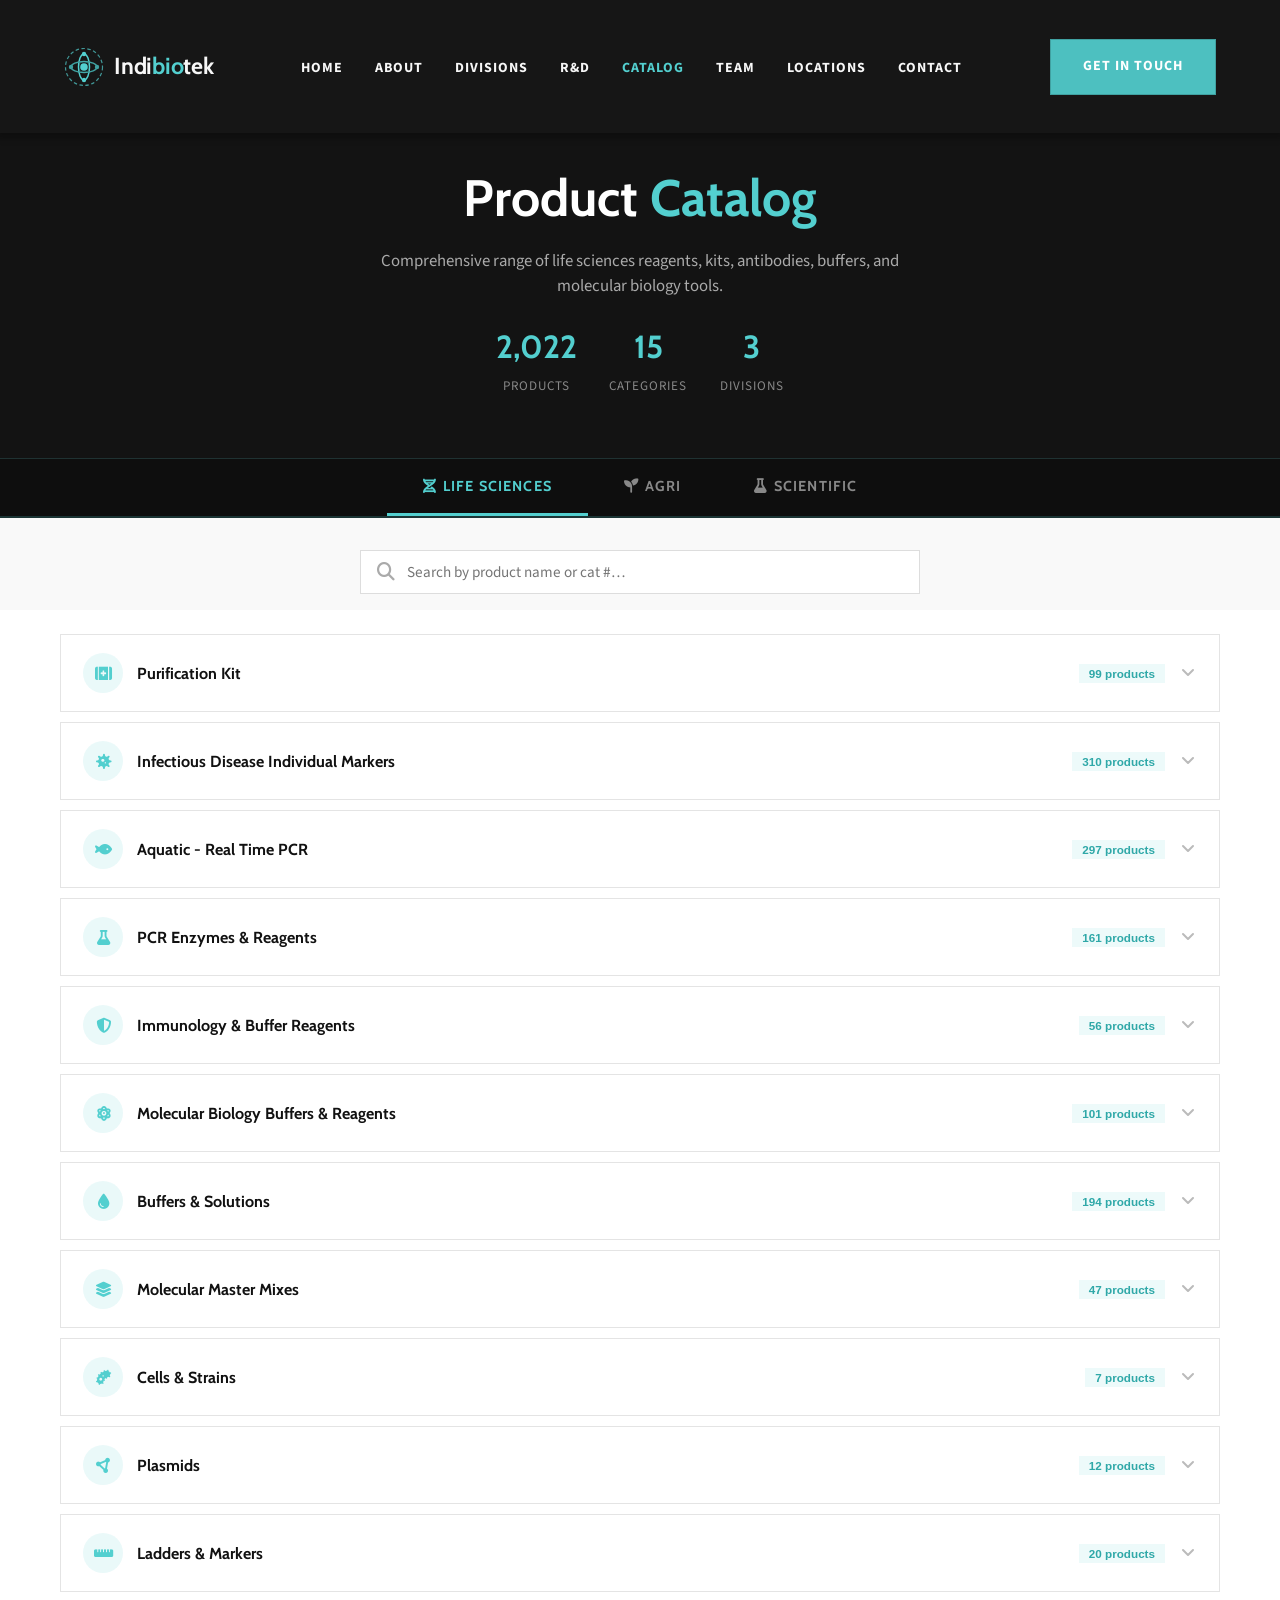
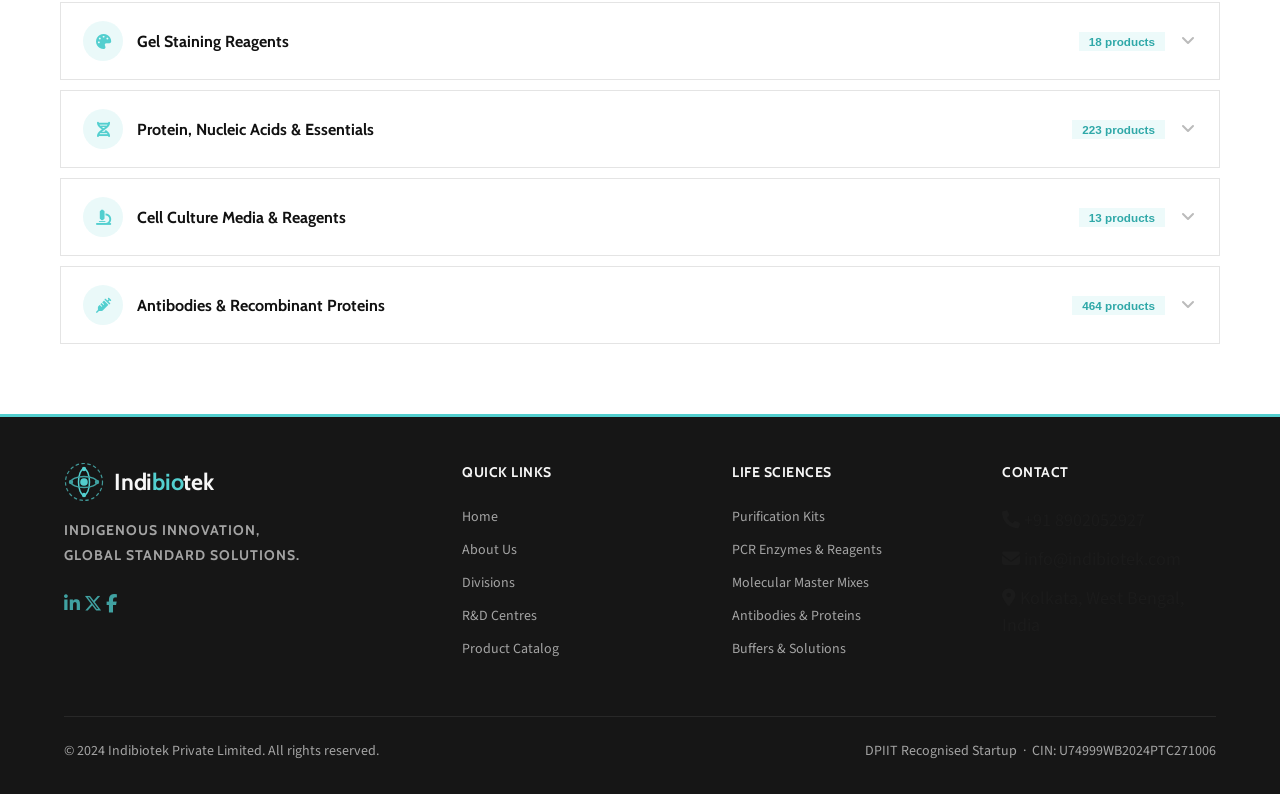
==== commit e07c01d0: "Apply card-style layout to catalog.html after merge https://claude.ai/code/session_01NWrgZhYQs9TZTB2" ====
--- a/catalog.html
+++ b/catalog.html
@@ -703,7 +703,8 @@
 <div class="prod-card"><span class="prod-cat">IBLS-HCC-0022</span><h4 class="prod-name">Total Bile Acid Control As Per Request</h4><p class="prod-qty"><i class="fa-solid fa-cube" aria-hidden="true"></i></p></div>
             </div>
           </div>
-        </div><div class="acc-item" id="acc-3">
+        </div>
+        <div class="acc-item" id="acc-3">
           <button class="acc-header" aria-expanded="false" aria-controls="acc-3-body">
             <span class="acc-icon-wrap"><i class="fa-solid fa-fish"></i></span>
             <span class="acc-title">Aquatic - Real Time PCR</span>
@@ -1011,122 +1012,8 @@
 <div class="prod-card"><span class="prod-cat">IBLS-SRTP-0008</span><h4 class="prod-name">A1/A2 Detection Kit</h4><p class="prod-qty"><i class="fa-solid fa-cube" aria-hidden="true"></i>25 T</p></div>
             </div>
           </div>
-        </div>  </div></div>
-<div class="div-panel" id="panel-pcr" role="tabpanel" aria-labelledby="tab-pcr">  <div class="acc-list"><div class="acc-item" id="acc-1">
-          <button class="acc-header" aria-expanded="false" aria-controls="acc-1-body">
-            <span class="acc-title">Purification Kit</span>
-            <span class="acc-badge">99 products</span>
-            <svg class="acc-chevron" width="18" height="18" viewBox="0 0 18 18" fill="none"><path d="M4 6l5 5 5-5" stroke="currentColor" stroke-width="2" stroke-linecap="round" stroke-linejoin="round"/></svg>
-          </button>
-          <div class="acc-body" id="acc-1-body" hidden>
-            <div class="table-wrap">
-              <table class="product-table">
-                <thead><tr><th>Cat #</th><th>Product Name</th><th>Size / Qty</th></tr></thead>
-                <tbody>
-<tr><td>IBLS-PK-0001</td><td>Pure Blood/Serum/Plasma DNA Isolation Kit</td><td>50 T</td></tr>
-<tr><td>IBLS-PK-0002</td><td>Pure Blood/Serum/Plasma DNA Isolation Kit</td><td>100 T</td></tr>
-<tr><td>IBLS-PK-0003</td><td>Pure Blood/Serum/Plasma DNA Isolation Kit</td><td>250 T</td></tr>
-<tr><td>IBLS-PK-0004</td><td>Pure Stool DNA Isolation Kit</td><td>50 T</td></tr>
-<tr><td>IBLS-PK-0005</td><td>Pure Stool DNA Isolation Kit</td><td>100 T</td></tr>
-<tr><td>IBLS-PK-0006</td><td>Pure Stool DNA Isolation Kit</td><td>250 T</td></tr>
-<tr><td>IBLS-PK-0007</td><td>Pure Urine DNA Isolation Kit</td><td>50 T</td></tr>
-<tr><td>IBLS-PK-0008</td><td>Pure Urine DNA Isolation Kit</td><td>100 T</td></tr>
-<tr><td>IBLS-PK-0009</td><td>Pure Urine DNA Isolation Kit</td><td>250 T</td></tr>
-<tr><td>IBLS-PK-0010</td><td>Pure Sputum DNA Isolation Kit</td><td>50 T</td></tr>
-<tr><td>IBLS-PK-0011</td><td>Pure Sputum DNA Isolation Kit</td><td>100 T</td></tr>
-<tr><td>IBLS-PK-0012</td><td>Pure sputum DNA Isolation Kit</td><td>250 T</td></tr>
-<tr><td>IBLS-PK-0013</td><td>Pure Bacterial Genomic DNA Isolation Kit</td><td>50 T</td></tr>
-<tr><td>IBLS-PK-0014</td><td>Pure Bacterial Genomic DNA Isolation Kit</td><td>100 T</td></tr>
-<tr><td>IBLS-PK-0015</td><td>Pure Bacterial Genomic DNA Isolation Kit</td><td>250 T</td></tr>
-<tr><td>IBLS-PK-0016</td><td>Pure Fungal DNA Isolation Kit</td><td>50 T</td></tr>
-<tr><td>IBLS-PK-0017</td><td>Pure Fungal DNA Isolation Kit</td><td>100 T</td></tr>
-<tr><td>IBLS-PK-0018</td><td>Pure Fungal DNA Isolation Kit</td><td>250 T</td></tr>
-<tr><td>IBLS-PK-0019</td><td>Pure Milk DNA Isolation Kit</td><td>50 T</td></tr>
-<tr><td>IBLS-PK-0020</td><td>Pure Milk DNA Isolation Kit</td><td>100 T</td></tr>
-<tr><td>IBLS-PK-0021</td><td>Pure Milk DNA Isolation Kit</td><td>250 T</td></tr>
-<tr><td>IBLS-PK-0022</td><td>Pure Water Tissue DNA Isolation Kit</td><td>50 T</td></tr>
-<tr><td>IBLS-PK-0023</td><td>Pure Water Tissue DNA Isolation Kit</td><td>100 T</td></tr>
-<tr><td>IBLS-PK-0024</td><td>Pure Water Tissue DNA Isolation Kit</td><td>250 T</td></tr>
-<tr><td>IBLS-PK-0025</td><td>Pure Soil DNA Isolation Kit</td><td>50 T</td></tr>
-<tr><td>IBLS-PK-0026</td><td>Pure Soil DNA Isolation Kit</td><td>100 T</td></tr>
-<tr><td>IBLS-PK-0027</td><td>Pure Soil DNA Isolation Kit</td><td>250 T</td></tr>
-<tr><td>IBLS-PK-0028</td><td>Pure Virus RNA Isolation Kit</td><td>50 T</td></tr>
-<tr><td>IBLS-PK-0029</td><td>Pure Virus RNA Isolation Kit</td><td>100 T</td></tr>
-<tr><td>IBLS-PK-0030</td><td>Pure Virus RNA Isolation Kit</td><td>250 T</td></tr>
-<tr><td>IBLS-PK-0031</td><td>Pure Tissue RNA Isolation Kit</td><td>50 T</td></tr>
-<tr><td>IBLS-PK-0032</td><td>Pure Tissue RNA Isolation Kit</td><td>100 T</td></tr>
-<tr><td>IBLS-PK-0033</td><td>Pure Tissue RNA Isolation Kit</td><td>250 T</td></tr>
-<tr><td>IBLS-PK-0034</td><td>Pure Blood RNA Isolation Kit</td><td>50 T</td></tr>
-<tr><td>IBLS-PK-0035</td><td>Pure Blood RNA Isolation Kit</td><td>100 T</td></tr>
-<tr><td>IBLS-PK-0036</td><td>Pure Blood RNA Isolation Kit</td><td>250 T</td></tr>
-<tr><td>IBLS-PK-0037</td><td>Pure Plasma/Serum RNA Isolation Kit</td><td>50 T</td></tr>
-<tr><td>IBLS-PK-0038</td><td>Pure Plasma/Serum RNA Isolation Kit</td><td>100 T</td></tr>
-<tr><td>IBLS-PK-0039</td><td>Pure Plasma/Serum RNA Isolation Kit</td><td>250 T</td></tr>
-<tr><td>IBLS-PK-0040</td><td>Pure Bacterial RNA Isolation Kit</td><td>50 T</td></tr>
-<tr><td>IBLS-PK-0041</td><td>Pure Bacterial RNA Isolation Kit</td><td>100 T</td></tr>
-<tr><td>IBLS-PK-0042</td><td>Pure Bacterial RNA Isolation Kit</td><td>250 T</td></tr>
-<tr><td>IBLS-PK-0043</td><td>Pure Fungal/Plant RNA Isolation Kit</td><td>50 T</td></tr>
-<tr><td>IBLS-PK-0044</td><td>Pure Fungal/Plant RNA Isolation Kit</td><td>100 T</td></tr>
-<tr><td>IBLS-PK-0045</td><td>Pure Fungal/Plant RNA Isolation Kit</td><td>250 T</td></tr>
-<tr><td>IBLS-PK-0046</td><td>Pure Tissue DNA Isolation Kit</td><td>50 T</td></tr>
-<tr><td>IBLS-PK-0047</td><td>Pure Tissue DNA Isolation Kit</td><td>100 T</td></tr>
-<tr><td>IBLS-PK-0048</td><td>Pure Tissue DNA Isolation Kit</td><td>500 Reaction</td></tr>
-<tr><td>IBLS-PK-0049</td><td>Pure FFPE Tissue DNA Isolation Kit</td><td>50 T</td></tr>
-<tr><td>IBLS-PK-0050</td><td>Pure FFPE Tissue DNA Isolation Kit</td><td>100 T</td></tr>
-<tr><td>IBLS-PK-0051</td><td>Pure FFPE Tissue DNA Isolation Kit</td><td>500 Reaction</td></tr>
-<tr><td>IBLS-PK-0052</td><td>Pure Blood/serum/plasma DNA Isolation Kit</td><td>50 T</td></tr>
-<tr><td>IBLS-PK-0053</td><td>Pure Blood/serum/plasma DNA Isolation Kit</td><td>100 T</td></tr>
-<tr><td>IBLS-PK-0054</td><td>Pure Blood/serum/plasma DNA Isolation Kit</td><td>500 Reaction</td></tr>
-<tr><td>IBLS-PK-0055</td><td>Pure Bacterial Genomic DNA Isolation Kit</td><td>50 T</td></tr>
-<tr><td>IBLS-PK-0056</td><td>Pure Bacterial Genomic DNA Isolation Kit</td><td>100 T</td></tr>
-<tr><td>IBLS-PK-0057</td><td>Pure Bacterial Genomic DNA Isolation Kit</td><td>500 T</td></tr>
-<tr><td>IBLS-PK-0058</td><td>Pure Fungal DNA Isolation Kit</td><td>50 T</td></tr>
-<tr><td>IBLS-PK-0059</td><td>Pure Fungal DNA Isolation Kit</td><td>100 T</td></tr>
-<tr><td>IBLS-PK-0060</td><td>Pure Fungal DNA Isolation Kit</td><td>500 T</td></tr>
-<tr><td>IBLS-PK-0061</td><td>Pure Stool DNA Isolation Kit</td><td>50 T</td></tr>
-<tr><td>IBLS-PK-0062</td><td>Pure Stool DNA Isolation Kit</td><td>100 T</td></tr>
-<tr><td>IBLS-PK-0063</td><td>Pure Stool DNA Isolation Kit</td><td>500 T</td></tr>
-<tr><td>IBLS-PK-0064</td><td>Pure Urine DNA Isolation Kit</td><td>50 T</td></tr>
-<tr><td>IBLS-PK-0065</td><td>Pure Urine DNA Isolation Kit</td><td>100 T</td></tr>
-<tr><td>IBLS-PK-0066</td><td>Pure Urine DNA Isolation Kit</td><td>500 T</td></tr>
-<tr><td>IBLS-PK-0067</td><td>Pure sputum DNA Isolation Kit</td><td>50 T</td></tr>
-<tr><td>IBLS-PK-0068</td><td>Pure sputum DNA Isolation Kit</td><td>100 T</td></tr>
-<tr><td>IBLS-PK-0069</td><td>Pure sputum DNA Isolation Kit</td><td>500 T</td></tr>
-<tr><td>IBLS-PK-0070</td><td>Pure Soil DNA Isolation Kit</td><td>50 T</td></tr>
-<tr><td>IBLS-PK-0071</td><td>Pure Soil DNA Isolation Kit</td><td>100 T</td></tr>
-<tr><td>IBLS-PK-0072</td><td>Pure Soil DNA Isolation Kit</td><td>500 T</td></tr>
-<tr><td>IBLS-PK-0073</td><td>Pure Virus RNA Isolation Kit</td><td>50 T</td></tr>
-<tr><td>IBLS-PK-0074</td><td>Pure Virus RNA Isolation Kit</td><td>100 T</td></tr>
-<tr><td>IBLS-PK-0075</td><td>Pure Virus RNA Isolation Kit</td><td>500 T</td></tr>
-<tr><td>IBLS-PK-0076</td><td>Pure Tissue RNA Isolation Kit</td><td>50 T</td></tr>
-<tr><td>IBLS-PK-0077</td><td>Pure Tissue RNA Isolation Kit</td><td>100 T</td></tr>
-<tr><td>IBLS-PK-0078</td><td>Pure Tissue RNA Isolation Kit</td><td>500 T</td></tr>
-<tr><td>IBLS-PK-0079</td><td>Pure Blood/Serum RNA Isolation Kit</td><td>50 T</td></tr>
-<tr><td>IBLS-PK-0080</td><td>Pure Blood/Serum RNA Isolation Kit</td><td>100 T</td></tr>
-<tr><td>IBLS-PK-0081</td><td>Pure Blood/Serum RNA Isolation Kit</td><td>500 T</td></tr>
-<tr><td>IBLS-PK-0082</td><td>Pure Fungal/Plant RNA Isolation Kit</td><td>50 T</td></tr>
-<tr><td>IBLS-PK-0083</td><td>Pure Fungal/Plant RNA Isolation Kit</td><td>100 T</td></tr>
-<tr><td>IBLS-PK-0084</td><td>Pure Fungal/Plant RNA Isolation Kit</td><td>500 T</td></tr>
-<tr><td>IBLS-PK-0085</td><td>Pure Plasmid DNA Isolation Kit (Column Based)</td><td>20 T</td></tr>
-<tr><td>IBLS-PK-0086</td><td>Pure Plasmid DNA Isolation Kit (Column Based)</td><td>50 T</td></tr>
-<tr><td>IBLS-PK-0087</td><td>Pure Plasmid DNA Isolation Kit (Column Based)</td><td>100 T</td></tr>
-<tr><td>IBLS-PK-0088</td><td>Pure Plasmid DNA Isolation Kit (Column Based)</td><td>250 T</td></tr>
-<tr><td>IBLS-PK-0089</td><td>Pure PCR Purification Kit (Column Based)</td><td>20 T</td></tr>
-<tr><td>IBLS-PK-0090</td><td>Pure PCR Purification Kit (Column Based)</td><td>50 T</td></tr>
-<tr><td>IBLS-PK-0091</td><td>Pure PCR Purification Kit (Column Based)</td><td>100 T</td></tr>
-<tr><td>IBLS-PK-0092</td><td>Pure PCR Purification Kit (Column Based)</td><td>250 T</td></tr>
-<tr><td>IBLS-PK-0093</td><td>Pure Agarose Gel Extraction Kit (Column Based)</td><td>20 T</td></tr>
-<tr><td>IBLS-PK-0094</td><td>Pure Agarose Gel Extraction Kit (Column Based)</td><td>50 T</td></tr>
-<tr><td>IBLS-PK-0095</td><td>Pure Agarose Gel Extraction Kit (Column Based)</td><td>100 T</td></tr>
-<tr><td>IBLS-PK-0096</td><td>Pure Agarose Gel Extraction Kit (Column Based)</td><td>250 T</td></tr>
-<tr><td>IBLS-PK-0097</td><td>Magnetic Stand (16 Tubes)</td><td>1 no</td></tr>
-<tr><td>IBLS-PK-0098</td><td>Magnetic stand (96 well plate)</td><td>1 no</td></tr>
-<tr><td>IBLS-PK-0099</td><td>Spin column with collection tube</td><td>1 no</td></tr>
-                </tbody>
-              </table>
-            </div>
-          </div>
-        </div><div class="acc-item" id="acc-4">
+        </div>
+        <div class="acc-item" id="acc-4">
           <button class="acc-header" aria-expanded="false" aria-controls="acc-4-body">
             <span class="acc-icon-wrap"><i class="fa-solid fa-flask"></i></span>
             <span class="acc-title">PCR Enzymes &amp; Reagents</span>
@@ -2084,7 +1971,8 @@
 <div class="prod-card"><span class="prod-cat">IBLS-PNE-0223</span><h4 class="prod-name">Lysozyme (10 mg/ml)</h4><p class="prod-qty"><i class="fa-solid fa-cube" aria-hidden="true"></i>10g</p></div>
             </div>
           </div>
-        </div><div class="acc-item" id="acc-14">
+        </div>
+        <div class="acc-item" id="acc-14">
           <button class="acc-header" aria-expanded="false" aria-controls="acc-14-body">
             <span class="acc-icon-wrap"><i class="fa-solid fa-microscope"></i></span>
             <span class="acc-title">Cell Culture Media &amp; Reagents</span>
@@ -2108,7 +1996,8 @@
 <div class="prod-card"><span class="prod-cat">IBLS-CCMR-0013</span><h4 class="prod-name">Dulbecco’s Phosphate Buffer Saline, 1X pH-7.4</h4><p class="prod-qty"><i class="fa-solid fa-cube" aria-hidden="true"></i>500 ml</p></div>
             </div>
           </div>
-        </div><div class="acc-item" id="acc-15">
+        </div>
+        <div class="acc-item" id="acc-15">
           <button class="acc-header" aria-expanded="false" aria-controls="acc-15-body">
             <span class="acc-icon-wrap"><i class="fa-solid fa-syringe"></i></span>
             <span class="acc-title">Antibodies &amp; Recombinant Proteins</span>
@@ -2583,732 +2472,9 @@
 <div class="prod-card"><span class="prod-cat">IBLS-CS-0346</span><h4 class="prod-name">B HCG Serum Serial No. Category Cat # Product CAS Make Qty 1 Chemical for Laboratory use in QC/Production of Hematology IBLS- CHRLQPH-0001 2-Mercaptopyridine-1-oxide Sodium salt Solution/Pyrithione Sodium salt L R Grade As per request 500 ml 2 IBLS- CHRLQPH-0002 2-Phenoxyethanol/Phenoxietanol, Ethylene glycol-monophenylether L R Grade As per request 2.5 ltr 3 IBLS- CHRLQPH-0003 Acidum Boricum Crystallisatum L R Grade Zytex 500 gm 4 IBLS- CHRLQPH-0004 Alkalase 2.5 L, Type DX AR Grade Dhishman 2.5L 5 IBLS- CHRLQPH-0005 Dodecyl-Trimethyl-Ammonium-Chloride solution AR Grade As per request 5 kg 6 IBLS- CHRLQPH-0006 Erioglaucine (C.I. 42090)/Acid Blue 9, Alphazurine FG AR Grade As per request 5 gm 7 IBLS- CHRLQPH-0007 Ethylenediaminetetraacetic acid disodium salt-2-hydroxy-EDTA-di-na-salt x2H20 L R Grade As per request 500 gm 8 IBLS- CHRLQPH-0008 GLYDANT/1,3-dihydroxymethyl-5,5-dimethylhydantoin AR Grade As per request 500ml 9 IBLS- CHRLQPH-0009 Hydrochloric acid min. 37% L R Grade As per request 2.5lt 10 IBLS- CHRLQPH-0010 IMIDAZOLE/Glyoxalinem, 1,3-Diaza-2,4-cyclopentadiene L R Grade As per request 5kg 11 IBLS- CHRLQPH-0011 Calcium Chloride dihydrate AR Grade As per request 500 g 12 IBLS- CHRLQPH-0012 Savinase 16 L, Type EX L R Grade As per request 2.5Lt 13 IBLS- CHRLQPH-0013 Sodium azide L R Grade As per request 500g 14 IBLS- CHRLQPH-0014 Sodium Chloride/Ph.Eur. AR Grade As per request 5 kg 15 IBLS- CHRLQPH-0015 Sodium-citrate puris L R Grade As per request 500 gm 16 IBLS- CHRLQPH-0016 Sodium hydroxide L R Grade As per request 500 gm 17 IBLS- CHRLQPH-0017 Sodium hypochlorite solution conc. Cl more than 10 % L R Grade As per request 1 lt 18 IBLS- CHRLQPH-0018 Sodium sulphate anhydrous AR Grade As per request 10 kg 19 IBLS- CHRLQPH-0019 Sodium-Tetraborate-deka-hydrate (Borax) AR Grade As per request 5kg 20 IBLS- CHRLQPH-0020 Tris (hydroxymethyl) aminomethan/TRIS buffer L R Grade As per request 500 gh 21 IBLS- CHRLQPH-0021 Triton X-405 Solution L R Grade Sigma Aldrich 1 Ltr 22 IBLS- CHRLQPH-0022 Triton X-705 Solution L R Grade LonZa 100 ml 23 Chemical for Laboratory use in QC/R&amp;amp;D IBLS- CHRLQR-0001 Casein Hammerstail Grade 9000-71-9 import 500 gm 24 IBLS- CHRLQR-0002 Di-Sodium Hydrogen Phosphate anhydrous GR 7558-79-4 As per request 500 gm 25 IBLS- CHRLQR-0003 Sodium di-Hydrogen Phosphate dihydrate GR 13472-35-0 As per request 500 g 26 IBLS- CHRLQR-0004 Boric Acid 10043-35-3 As per request 250 g 27 IBLS- CHRLQR-0005 Di-Sodium Tetraborate 1303-96-4 As per request 500 g 28 IBLS- CHRLQR-0006 Potassium Chloride 7447-40-7 As per request 500 g 29 IBLS- CHRLQR-0007 Potassium Di-hydrogen Phosphate 7778-77-0 As per request 500 g 30 IBLS- CHRLQR-0008 MOPS(3-marpholino propane sulfonic Acid) 1132-61-2 As per request 250 g 31 IBLS- CHRLQR-0009 Sodium Chloride 7647-14-5 As per request 2000 g 32 IBLS- CHRLQR-0010 Tri-Sodium Citrate 2-Hydrate (Purified) 4/3/6132 As per request 500 g 33 IBLS- CHRLQR-0011 D-(+)-Trehalose Dihydrate 6138-23-4 As per request 250 g 34 IBLS- CHRLQR-0012 D-(+)-Trehalose Dihydrate 6138-23-4 As per request As per request 250 gm 35 IBLS- CHRLQR-0013 Sucrose GR 57-50-1 As per request 250g 36 IBLS- CHRLQR-0014 Gold(lll) Chloride Trihydrate 16961-25-4 As per request 10g 37 IBLS- CHRLQR-0015 Potassium Carbonate 584-08-7 As per request 500g 38 IBLS- CHRLQR-0016 Hydrochloric Acid 7647-01-0 As per request 500ml 39 IBLS- CHRLQR-0017 Brij-35 9002-92-0 As per request 100g 40 IBLS- CHRLQR-0018 Sodium Azide 26628-22-8 As per request 100g 41 IBLS- CHRLQR-0019 Tween -20 9005-64-5 As per request 100ml 42 IBLS- CHRLQR-0020 Tween -20 9005-64-5 As per request 100ml 43 IBLS- CHRLQR-0021 Potassium lodide 7681-11-0 As per request 500g 44 IBLS- CHRLQR-0022 Potassium Dichromate 7789-50-9 As per request 500g 45 IBLS- CHRLQR-0023 EDTA, Disodium Salt 6381-92-6 As per request 100g 46 IBLS- CHRLQR-0024 Sulfuric Acid 7664-93-9 As per request 500ml 47 IBLS- CHRLQR-0025 Kathon-CG NA As per request 250ml 48 IBLS- CHRLQR-0026 BSA 9048-46-8 As per request 500g 49 IBLS- CHRLQR-0027 Potassium di-hydrogen phosphate 7778-77-0 As per request 500g 50 IBLS- CHRLQR-0028 Titron-X-100 9002-93-1 As per request 250ml 51 IBLS- CHRLQR-0029 Sodium Hydroxide 1370-73-0 As per request 500g 52 IBLS- CHRLQR-0030 Phosphoric Acid 7664-38-2 As per request 500g 53 Essential Chemicals IBLS- CHREC-0001 ACETONE LR-2.5 L LR Grade As per request 2.5Lt 54 IBLS- CHREC-0002 BENZOIC ACID LR Grade As per request 5kg 55 IBLS- CHREC-0003 Disodium Tetraborate LR Grade As per request 2.5kg 56 IBLS- CHREC-0004 BORAX AR Grade As per request 5kg 57 IBLS- CHREC-0005 BORIC ACID AR Grade As per request 5kg 58 IBLS- CHREC-0006 Bromo Cresol Purple (BCP) AR Grade As per request 100g 59 IBLS- CHREC-0007 ETHYLENE GLYCOL LR Grade As per request 500ml 60 IBLS- CHREC-0008 EDTA DISODIUM SALT AR AR Grade As per request 500g 61 IBLS- CHREC-0009 E.D.T.A. disodium salt dihydrate LR LR Grade As per request 500g 62 IBLS- CHREC-0010 GLYCEROL LR Grade As per request 500ml 63 IBLS- CHREC-0011 HYDROCHLORIC ACID AR Grade As per request 2.5lt 64 IBLS- CHREC-0012 IMIDAZOLE LR (HEMATOLOGY) LR Grade As per request 500g 65 IBLS- CHREC-0013 MAGNESIUM CHLORIDE (AR) LR Grade As per request 500g 66 IBLS- CHREC-0014 Urea AR AR Grade As per request 500g 67 IBLS- CHREC-0015 Potassium Chloride LR Grade As per request 500g 68 IBLS- CHREC-0016 POTASSIUM DIHYDROGEN PHOSPHATE LR Grade As per request 500g 69 IBLS- CHREC-0017 Potassium dihydrogen phosphate LR LR Grade As per request 500g 70 IBLS- CHREC-0018 Propylene Glycol AR Grade As per request 500ml 71 IBLS- CHREC-0019 PYRIDINE AR Grade As per request 100ml 72 IBLS- CHREC-0020 DI POT. HYD. ORTH. PHOS LR Grade As per request 500g 73 IBLS- CHREC-0021 SODIUM ACETATE LR Grade As per request 500g 74 IBLS- CHREC-0022 SODIUM BENZOATE LR Grade As per request 500g 75 IBLS- CHREC-0023 Sodium phosphate monobasic dihydrate LR LR Grade As per request 500g 76 IBLS- CHREC-0024 SODIUM HYDROXIDE LR Grade As per request 500g 77 IBLS- CHREC-0025 Sodium phosphate dibasic anhydrous LR LR Grade As per request 500g 78 IBLS- CHREC-0026 SODIUM SULPHATE ANHYDROUS LR Grade As per request 500g 79 IBLS- CHREC-0027 SODIUM CITRATE DIHYDRATE LR Grade As per request 500g 80 IBLS- CHREC-0028 SODIUM CHLORIDE LR Grade As per request 500g 81 IBLS- CHREC-0029 TRIS BUFFER AR Grade As per request 500g 82 Reagents for IVD IBLS- CHRIVD-0001 Casein Hammerstein Grade 9000-71-9 As per request 500gm 83 IBLS- CHRIVD-0002 Di-Sodium Hydrogen Phosphate anhydrous GR 7558-79-4 As per request 500GM 84 IBLS- CHRIVD-0003 Sodium di-Hydrogen Phosphate dihydrate GR 13472-35-0 As per request 500gm 85 IBLS- CHRIVD-0004 Boric Acid 10043-35-3 As per request 500gm 86 IBLS- CHRIVD-0005 Di-Sodium Tetraborate 1303-96-4 As per request 500g 87 IBLS- CHRIVD-0006 Potassium Chloride 7447-40-7 As per request 500gm 88 IBLS- CHRIVD-0007 Potassium Di-hydrogen Phosphate 7778-77-0 As per request 1000g 89 IBLS- CHRIVD-0008 MOPS(3-morpholinopropane sulfonic Acid) 1132-61-2 As per request 100gm 90 IBLS- CHRIVD-0009 Sodium Chloride AR GRADE 7647-14-5 As per request 500gm 91 IBLS- CHRIVD-0010 Tri-Sodium Citrate 2-Hydrate(Purified) 4/3/6132 As per request 500gm 92 IBLS- CHRIVD-0011 D-(+)-Trehalose Dihydrate 6138-23-4 As per request 25gm 93 IBLS- CHRIVD-0012 D-(+)-Trehalose Dihydrate 6138-23-4 As per request 25gm 94 IBLS- CHRIVD-0013 Sucrose GR 57-50-1 As per request 500gm 95 IBLS- CHRIVD-0014 Gold(III) Chloride Trihydrate 16961-25-4 As per request 1 gm 96 IBLS- CHRIVD-0015 Potassium Carbonate 584-08-7 As per request 500gm 97 IBLS- CHRIVD-0016 Hydrochloric Acid 7647-01-0 As per request 500ml 98 IBLS- CHRIVD-0017 Brij-35 9002-92-0 As per request 500gm 99 IBLS- CHRIVD-0018 Sodium Azide 26628-22-8 As per request 100gm 100 IBLS- CHRIVD-0019 Tween -20 9005-64-5 As per request 500ml 101 IBLS- CHRIVD-0020 Tween -20 9005-64-5 As per request 100ml 102 IBLS- CHRIVD-0021 Potassium Iodide 7681-11-0 As per request 500gm 103 IBLS- CHRIVD-0022 Potassium Dichromate 7789-50-9 As per request 500gm 104 IBLS- CHRIVD-0023 EDTA, Disodium Salt 6381-92-6 As per request 100gm 105 IBLS- CHRIVD-0024 Sulfuric Acid 7664-93-9 As per request 500ml 106 IBLS- CHRIVD-0025 Kathon-CG As per request As per request 50g 107 IBLS- CHRIVD-0026 BSA 9048-46-8 As per request 10gm 108 IBLS- CHRIVD-0027 Potassium di-hydrogen phosphate 7778-77-0 As per request 500g 109 IBLS- CHRIVD-0028 Titron-X-100 9002-93-1 As per request 1 L 110 IBLS- CHRIVD-0029 Sodium Hydroxide 1370-73-0 As per request 500gm 111 IBLS- CHRIVD-0030 Phosphoric Acid 7664-38-2 As per request 500ml 112 IBLS- CHRIVD-0031 ACETONE LR-2.5 L LR Grade As per request 2.5Lt 113 IBLS- CHRIVD-0032 BENZOIC ACID LR Grade As per request 500gm 114 IBLS- CHRIVD-0033 Disodium Tetraborate LR Grade As per request 500gm 115 IBLS- CHRIVD-0034 BORAX AR Grade As per request 500gm 116 IBLS- CHRIVD-0035 BORIC ACID AR Grade As per request 5Kg 117 IBLS- CHRIVD-0036 Bromo Cresol Purple (BCP) AR Grade As per request 5gm 118 IBLS- CHRIVD-0037 ETHYLENE GLYCOL LR Grade As per request 500ml 119 IBLS- CHRIVD-0038 EDTA DISODIUM SALT AR AR Grade As per request 500gm 120 IBLS- CHRIVD-0039 E.D.T.A. disodium salt dihydrate LR LR Grade As per request 500gm 121 IBLS- CHRIVD-0040 GLYCEROL LR Grade As per request 500ml 122 IBLS- CHRIVD-0041 HYDROCHLORIC ACID AR Grade As per request 2.5Lt 123 IBLS- CHRIVD-0042 IMIDAZOLE LR (HEMATOLOGY) LR Grade As per request 100gm 124 IBLS- CHRIVD-0043 MAGNESIUM CHLORIDE (AR) LR Grade As per request 500gm 125 IBLS- CHRIVD-0044 Urea AR AR Grade As per request 500gm 126 IBLS- CHRIVD-0045 Potassium Chloride LR Grade As per request 500gm 127 IBLS- CHRIVD-0046 POTASSIUM DIHYDROGEN PHOSPHATE LR Grade As per request 500gm 128 IBLS- CHRIVD-0047 Potassium dihydrogen phosphate LR LR Grade As per request 500gm 129 IBLS- CHRIVD-0048 Propylene Glycol AR Grade As per request 500ml 130 IBLS- CHRIVD-0049 PYRIDINE AR Grade As per request 500ml 131 IBLS- CHRIVD-0050 DI POT. HYD. ORTH. PHOS LR Grade As per request 500gm 132 IBLS- CHRIVD-0051 SODIUM ACETATE LR Grade As per request 500gm 133 IBLS- CHRIVD-0052 SODIUM BENZOATE LR Grade As per request 500gm 134 IBLS- CHRIVD-0053 Sodium phosphate monobasic dihydrate LR LR Grade As per request 500gm 135 IBLS- CHRIVD-0054 SODIUM HYDROXIDE LR Grade As per request 500gm 136 IBLS- CHRIVD-0055 Sodium phosphate dibasic anhydrous LR LR Grade As per request 500gm 137 IBLS- CHRIVD-0056 SODIUM SULPHATE ANHYDROUS LR Grade As per request 500gm 138 IBLS- CHRIVD-0057 SODIUM CITRATE DIHYDRATE LR Grade As per request 500gm 139 IBLS- CHRIVD-0058 SODIUM CHLORIDE LR Grade As per request 500gm 140 IBLS- CHRIVD-0059 TRIS BUFFER AR Grade As per request 500gm 141 IBLS- CHRIVD-0060 2-Mercaptopyridine-1-oxide Sodium salt Solution/Pyrithione Sodium salt LR Grade As per request 500 ml 142 IBLS- CHRIVD-0061 2-Phenoxyethanol/Phenoxietanol, Ethyleneglycol-monophenylether LR Grade As per request 2.5 Ltr 143 IBLS- CHRIVD-0062 Acidum Boricum Crystallisatum LR Grade As per request 500gm 144 IBLS- CHRIVD-0063 Alkalase 2.5 L, Type DX AR Grade As per request 2.5 Ltr 145 IBLS- CHRIVD-0064 Dodecyl-Trimethyl-Ammonium-Chloride solution AR Grade As per request 5 kg 146 IBLS- CHRIVD-0065 Erioglaucine (C.I. 42090)/Acid Blue 9, Alphazurine FG AR Grade As per request 5 gm 147 IBLS- CHRIVD-0066 Ethylenediaminetetraacetic acid disodium salt-2-hydroxy-EDTA-di-na-salt x2H2O LR Grade As per request 500 gm 148 IBLS- CHRIVD-0067 GLYDANT/1,3-dihydroxymethyl-5,5-dimethylhydantoin AR Grade As per request 500ml 149 IBLS- CHRIVD-0068 Hydrochloric acid min. 37% LR Grade As per request 2.5 Ltr 150 IBLS- CHRIVD-0069 IMIDAZOLE/Glyoxalimen, 1,3-Diaza-2,4-cyclopentadiene LR Grade As per request 100gm 151 IBLS- CHRIVD-0070 Calcium Chloride dihydrate AR Grade As per request 5 Kg 152 IBLS- CHRIVD-0071 Savinase 16 L, Type EX LR Grade As per request Inquire 153 IBLS- CHRIVD-0072 Sodium azide LR Grade As per request 100gm 154 IBLS- CHRIVD-0073 Sodium Chloride/Ph.Eur. AR Grade As per request 25 Kg 155 IBLS- CHRIVD-0074 Sodium-citrate puris LR Grade As per request 500gm 156 IBLS- CHRIVD-0075 Sodium hydroxide LR Grade As per request 1 Kg 157 IBLS- CHRIVD-0076 Sodium hypochlorite solution conc. Cl more than 10 % LR Grade As per request 1 Ltr 158 IBLS- CHRIVD-0077 Sodium sulphate anhydrous AR Grade As per request 10 kg 159 IBLS- CHRIVD-0078 Sodium-Tetraborate-deka-hydrate (Borax) AR Grade As per request 500gm 160 IBLS- CHRIVD-0079 Tris (hydroxymethyl) aminomethan/TRIS buffer LR Grade As per request 500gm 161 IBLS- CHRIVD-0080 Triton X-405 Solution LR Grade As per request 1 Ltr 162 IBLS- CHRIVD-0081 Triton X-705 Solution Etyl Hexadecyl Dimethyl ammonium bromide LR Grade As per request 500ml 163 IBLS- CHRIVD-0082 SODIUM CHLORIDE AR LR Grade As per request 25 KG 164 IBLS- CHRIVD-0083 IMIDAZOLE LR LR Grade As per request 25 KG 165 IBLS- CHRIVD-0084 Dodecyl-trimethyl-ammonium-chloride LR Grade As per request 20 KG 166 IBLS- CHRIVD-0085 TRITON X-405 AR Grade As per request 16 Ltr 167 IBLS- CHRIVD-0086 2MERCAPTOPYRIDINE AR Grade As per request 500 ml 168 IBLS- CHRIVD-0087 SODIUM AZIDE AR Grade As per request 5 KG 169 IBLS- CHRIVD-0088 Etyl Hexadecyl Dimethyl ammonium bromide LR Grade As per request 20KG 170 IBLS- CHRIVD-0089 Sodium Hydroxide AR Grade As per request 20 kg 171 IBLS- CHRIVD-0090 EDTA- Dipotassium salt LR Grade As per request 5Kg 172 IBLS- CHRIVD-0091 TRITON X-705 LR Grade As per request 500 ml 173 IBLS- CHRIVD-0092 GLYDANT (DMDMH) LR Grade As per request 20 Ltr 174 IBLS- CHRIVD-0093 HYDROCHLORIC ACID LR Grade As per request 5 Ltr 175 IBLS- CHRIVD-0094 SODIUM SULPHATE ANHYDROUS LR Grade As per request 20 KG 176 IBLS- CHRIVD-0095 TRIS BUFFER LR Grade As per request 20 KG 177 IBLS- CHRIVD-0096 2-PHENOXYETHANOL AR Grade As per request 5 Ltr 178 IBLS- CHRIVD-0097 Dodecyl trimethyl ammonium bromide AR Grade As per request 20 KG 179 IBLS- CHRIVD-0098 Potassium Chloride AR Grade As per request 20 kg 180 IBLS- CHRIVD-0099 Proxil 100 L R Grade As per request 5 Liter 181 IBLS- CHRIVD-0100 Sodium Hypochlorite Solution Conc. Cl-12% AR Grade As per request 5 Ltr. 182 IBLS- CHRIVD-0101 CALCIUM CHLORIDE DIHYDRATE L R Grade As per request 20 Kg 183 IBLS- CHRIVD-0102 SODIUM CITRATE DIHYDRATE L R Grade As per request 20 Kg 184 IBLS- CHRIVD-0103 BORAX L R Grade As per request 20 Kg 185 IBLS- CHRIVD-0104 BORIC ACID L R Grade As per request 5 KG 186 IBLS- CHRIVD-0105 ERIOGLAUCINE AR Grade As per request 25 gm 187 IBLS- CHRIVD-0106 ALKALASE L R Grade As per request 5 Ltr. 188 IBLS- CHRIVD-0107 SAVINASE L R Grade As per request 5 Ltr. 189 IBLS- CHRIVD-0108 EDTA - Di-Sodium salt L R Grade As per request 5 KG 190 IBLS- CHRIVD-0109 TRITON® X-100 AR Grade As per request 1 Ltr. 191 IBLS- CHRIVD-0110 Sodium Deoxycholate AR Grade As per request 1 Kg 192 IBLS- CHRIVD-0111 Tri Sodium Citrate AR Grade As per request Inquire 193 IBLS- CHRIVD-0112 β-Propioglucose L R Grade As per request Inquire 194 IBLS- CHRIVD-0113 ENZYME - GLUCOSE OXIDASE As per request As per request 100MU 195 IBLS- CHRIVD-0114 ENZYME - L-ALFA-GLYCEROL PHOSPHATE OXIDASE MICRO ORGANISM RECOMBINANT As per request As per request 100KUL 196 IBLS- CHRIVD-0115 LIPOPROTEIN LIPASE (CHEMICALLY MODIFIED) As per request As per request 1MU 197 IBLS- CHRIVD-0116 ENZYME - PEROXIDASE As per request As per request 1MU 198 IBLS- CHRIVD-0117 ENZYME - GLDH-GLUTAMATE DEHYDROGENASE As per request As per request 25KUL 199 IBLS- CHRIVD-0118 CNPG2 As per request As per request 5gms 200 IBLS- CHRIVD-0119 r-D LDH As per request As per request 100KUL 201 IBLS- CHRIVD-0120 CFAS 3ml Vial As per request As per request 3ml 202 IBLS- CHRIVD-0121 CHOLESTROL OXIDASE ORIGIN MICROORGANISM As per request As per request 100KUL 203 IBLS- CHRIVD-0122 GLYCYRROKINASE - BACILLUS STEAROTHERMOPHILUS As per request As per request 100KUL 204 IBLS- CHRIVD-0123 Lipase Reagent R1 As per request As per request 1ltr 205 IBLS- CHRIVD-0124 beta - NADH As per request As per request 100gms 206 IBLS- CHRIVD-0125 G-6-PDH As per request As per request 100KUL 207 IBLS- CHRIVD-0126 CHOLESTROL ESTERASE ORIGIN PSEUDOMONAS As per request As per request 100KUL 208 IBLS- CHRIVD-0127 UREASE As per request As per request 1MU 209 IBLS- CHRIVD-0128 URICASE PRODUCT (WHITE FREE FLOWING POWDER) As per request As per request 25KUL 210 IBLS- CHRIVD-0129 Lipase Reagent R2 As per request As per request 1ltr 211 IBLS- CHRIVD-0130 CP-Na As per request As per request 100KUL 212 IBLS- CHRIVD-0131 L - ALANINE NA SALT As per request As per request 1kg 213 IBLS- CHRIVD-0132 PIPES BUFFER As per request As per request 1kg 214 IBLS- CHRIVD-0133 pNPP DI-TRIS SALT As per request As per request 100gms 215 IBLS- CHRIVD-0134 ENZYME - ALFA-KETO GLUTARATE As per request As per request 100gms 216 IBLS- CHRIVD-0135 Anti CK MM antibody As per request As per request 100ml 217 IBLS- CHRIVD-0136 TOOS As per request As per request 100gms 218 IBLS- CHRIVD-0137 L-ASPARTATE NA SALT As per request As per request 1kg 219 IBLS- CHRIVD-0138 Thesit As per request As per request 500gms 220 IBLS- CHRIVD-0139 BOVINE ALBUMIN-PROTEASE FREE As per request As per request 500gms 221 IBLS- CHRIVD-0140 MOPS - Free Acid As per request As per request 1kg 222 IBLS- CHRIVD-0141 rMDH As per request As per request 100KUL 223 IBLS- CHRIVD-0142 ARSENAZO III As per request As per request 25gms 224 IBLS- CHRIVD-0143 rHK As per request As per request 100KUL 225 IBLS- CHRIVD-0144 pNPP DI-TRIS SALT As per request As per request 100gms 226 IBLS- CHRIVD-0145 2-AMINO-2-METHYL-1-PROPANOL As per request As per request 1ltr 227 IBLS- CHRIVD-0146 MOPS - SODIUM SALT As per request As per request 1kg 228 IBLS- CHRIVD-0147 TRITON X-100 As per request As per request 500ml 229 IBLS- CHRIVD-0148 SODIUM AZIDE - AR grade As per request As per request 500gms 230 IBLS- CHRIVD-0149 TRISS BUFFER - AR grade As per request As per request 1kg 231 IBLS- CHRIVD-0150 POTASSIUM DIHYDROGEN ORTHOPHOSPHATE - AR grade As per request As per request 5kg 232 IBLS- CHRIVD-0151 DI-POTASSIUM HYDROGEN O-PHOSPHATE ANHYDROUS - AR grade As per request As per request 5kg 233 IBLS- CHRIVD-0152 O-CRESOLPHTHALEIN COMPLEXONE As per request As per request 25gms 234 IBLS- CHRIVD-0153 4-AMINOANTIPYRINE As per request As per request 500gms 235 IBLS- CHRIVD-0154 3-5-DICHLORO-2-HYDROXY-BENZENESULFONIC ACID As per request As per request 25gms 236 IBLS- CHRIVD-0155 HEDTA - N-(2-HIDROXYETHYL) ETHYLENE DIAMINE - N - N&#x27; - TRIACATIC ACID As per request As per request 100gms 237 IBLS- CHRIVD-0156 2,4,6-TRIBROMO-3-HYDROXYBENZOIC ACID As per request As per request 25gms 238 IBLS- CHRIVD-0157 DIETHYLENE TRIAMINE PENTA ACETIC ACID As per request As per request 500gms 239 IBLS- CHRIVD-0158 TRITON X-405 As per request As per request 500ml 240 IBLS- CHRIVD-0159 2-Amino-2-Methyl-1-Propanol As per request As per request 500 ml 241 IBLS- CHRIVD-0160 8-Hydroxyquinoline GR As per request As per request 100 gm 242 IBLS- CHRIVD-0161 8-Hydroxyquinoline Sulphate As per request As per request 100 gm 243 IBLS- CHRIVD-0162 Bovine Serum Albumin (BSA) As per request As per request 500 gm 244 IBLS- CHRIVD-0163 Carbinol/Methanol As per request As per request 5.0 Liters 245 IBLS- CHRIVD-0164 Cholesterol As per request As per request 100 gm 246 IBLS- CHRIVD-0165 EGTA As per request As per request 100 gm 247 IBLS- CHRIVD-0166 Ferric Nitrate As per request As per request 100 gm 248 IBLS- CHRIVD-0167 Glutathione Reduced As per request As per request 10 gm 249 IBLS- CHRIVD-0168 Mercury Thiocyanate As per request As per request 100 gm 250 IBLS- CHRIVD-0169 MES Buffer As per request As per request 500 gm 251 IBLS- CHRIVD-0170 O-Cresolphthalene Complexone AR As per request As per request 10 gm 252 IBLS- CHRIVD-0171 Para-Chloro Phenol Pure As per request As per request 500 ml 253 IBLS- CHRIVD-0172 Proclin 300 As per request As per request 100 ml 254 IBLS- CHRIVD-0173 Pyrogallol Red AR As per request As per request Inquire 255 IBLS- CHRIVD-0174 Sodium Pyruvate As per request As per request 100 gm 256 IBLS- CHRIVD-0175 Sodium Tetra Phenyl Borate As per request As per request 100 gm 257 IBLS- CHRIVD-0176 Tris HCl As per request As per request 500 gm 258 IBLS- CHRIVD-0177 Tri Sodium Citrate As per request As per request 500 gm 259 IBLS- CHRIVD-0178 Uric Acid AR As per request As per request 100 gm 260 IBLS- CHRIVD-0179 Xylidyl Blue As per request As per request 1 gm 261 IBLS- CHRIVD-0180 Triton X-100 As per request As per request 500 ml 262 IBLS- CHRIVD-0181 Ammonium Molybdate As per request As per request 100 gm 263 IBLS- CHRIVD-0182 Benzoic Acid SQ As per request As per request 500 gm 264 IBLS- CHRIVD-0183 Bromo Cresol Green (BCG) As per request As per request 5 gm 265 IBLS- CHRIVD-0184 Calcium Chloride Fused As per request As per request 500 gm 266 IBLS- CHRIVD-0185 Dimethyl Sulphoxide HPLC (DMSO) As per request As per request 500 ml 267 IBLS- CHRIVD-0186 Di-Sodium Hydrogen Phosphate As per request As per request 500 gm 268 IBLS- CHRIVD-0187 EDTA Di-Sodium Dihydrate Salt As per request As per request 500 gm 269 IBLS- CHRIVD-0188 Formaldehyde 37% As per request As per request 500 ml 270 IBLS- CHRIVD-0189 Lithium Carbonate As per request As per request 100 gm 271 IBLS- CHRIVD-0190 Mannitol As per request As per request 500 gm 272 IBLS- CHRIVD-0191 Phenol GR As per request As per request 500 ml 273 IBLS- CHRIVD-0192 Phosphotungstic Acid As per request As per request 10 gm 274 IBLS- CHRIVD-0193 Potassium Dihydrogen Phosphate As per request As per request 500 gm 275 IBLS- CHRIVD-0194 Potassium Ferrocyanide SQ As per request As per request 100 gm 276 IBLS- CHRIVD-0195 Potassium Iodide Pure As per request As per request 500 gm 277 IBLS- CHRIVD-0196 Potassium Thiocyanate As per request As per request 500 gm 278 IBLS- CHRIVD-0197 Sodium Hypochlorite 4% As per request As per request 500 ml 279 IBLS- CHRIVD-0198 Sodium Meta Bisulphite Excelar L R Grade As per request 500 gm 280 IBLS- CHRIVD-0199 Sodium Salicylate GR L R Grade As per request 500 gm 281 IBLS- CHRIVD-0200 4-Amino Antipyrine L R Grade As per request 100 gm 282 IBLS- CHRIVD-0201 4-Ghloro-3-methyl Phenol AR Grade As per request 500 gm 283 IBLS- CHRIVD-0202 Boric Acid SQ AR Grade As per request 500 gm 284 IBLS- CHRIVD-0203 Brij-35 AR Grade As per request 500 gm 285 IBLS- CHRIVD-0204 Calcium Carbonate Precipitated LR Grade As per request 100 gm 286 IBLS- CHRIVD-0205 Calcium Chloride Dihydrate AR Grade As per request 500 gm 287 IBLS- CHRIVD-0206 Cetrimide LR Grade As per request 100 gm 288 IBLS- CHRIVD-0207 Charcoal Powder Act-250 LR Grade As per request 500 gm 289 IBLS- CHRIVD-0208 Citric Acid Monohydrate LR Grade As per request 100 gm 290 IBLS- CHRIVD-0209 Copper Sulphate Penta Hydrate LR Grade As per request 500 gm 291 IBLS- CHRIVD-0210 Creatinine Extra Pure AR Grade As per request 100 gm 292 IBLS- CHRIVD-0211 Dextrose Anhydrous AR Grade As per request 500 gm 293 IBLS- CHRIVD-0212 Diethanolamine LR Grade As per request 5.0 Liters 294 IBLS- CHRIVD-0213 Di-Potassium Hydrogen Phosphate LR Grade As per request 500 gm 295 IBLS- CHRIVD-0214 Di-Sodium Oxalate LR Grade As per request 100 gm 296 IBLS- CHRIVD-0215 EDTA Extra Pure AR Grade As per request 500 gm 297 IBLS- CHRIVD-0216 Ethylene Glycol GR AR Grade As per request 500 ml 298 IBLS- CHRIVD-0217 Extran AR Grade As per request 5.0 Liters 299 IBLS- CHRIVD-0218 Glycerol Anhydrous (Glycerin) LR Grade As per request 5.0 Liters 300 IBLS- CHRIVD-0219 Hydrochloric 35% AR Grade As per request 5.0 Liters 301 IBLS- CHRIVD-0220 Immidazole GR LR Grade As per request 100 gm 302 IBLS- CHRIVD-0221 Magnesium Chloride Hexahydrate LR Grade As per request 500 gm 303 IBLS- CHRIVD-0222 Magnesium Sulphate Heptahydrate LR Grade As per request 500 gm 304 IBLS- CHRIVD-0223 Mercury Chloride GR LR Grade As per request 100 gm 305 IBLS- CHRIVD-0224 Nitric Acid, 70% Pure AR Grade As per request 500 ml 306 IBLS- CHRIVD-0225 Oxalic Acid Dihydrate GR AR Grade As per request 100 gm 307 IBLS- CHRIVD-0226 Picric Acid Extra Pure LR Grade As per request 500 gm 308 IBLS- CHRIVD-0227 Polyethylene Glycol 6000 LR Grade As per request 500 gm 309 IBLS- CHRIVD-0228 Potassium Chloride LR Grade As per request 100 gm 310 IBLS- CHRIVD-0229 Potassium Carbonate AR Grade As per request 100 gm 311 IBLS- CHRIVD-0230 Potassium Sodium Tartarate Tetra AR Grade As per request 500 gm 312 IBLS- CHRIVD-0231 Potassium Thiocyanate AR Grade As per request 500 gm 313 IBLS- CHRIVD-0232 Sodium Azide LR Grade As per request 500 gm 314 IBLS- CHRIVD-0233 Sodium Benzoate Purified AR Grade As per request 100 gm 315 IBLS- CHRIVD-0234 Sodium Carbonate Anhydrous GR LR Grade As per request 100 gm 316 IBLS- CHRIVD-0235 Sodium Chloride GR LR Grade As per request 500 gm 317 IBLS- CHRIVD-0236 Sodium Dihydrogen Mono Phosphate LR Grade As per request 500 gm 318 IBLS- CHRIVD-0237 Sodium Hydrogen Carbonate GR LR Grade As per request 500 gm 319 IBLS- CHRIVD-0238 Sodium Hydroxide Pellets GR LR Grade As per request 5.0 Kg 320 IBLS- CHRIVD-0239 Sodium Molybdate AR Grade As per request 100 gm 321 IBLS- CHRIVD-0240 Sodium Nitrite GR AR Grade As per request 100 gm 322 IBLS- CHRIVD-0241 Sodium Nitroprusside GR AR Grade As per request 50 gm 323 IBLS- CHRIVD-0242 Sodium Sulphite Anhydrous LR Grade As per request 500 gm 324 IBLS- CHRIVD-0243 Succinic Acid GR AR Grade As per request 500 gm 325 IBLS- CHRIVD-0244 Sucrose GR LR Grade As per request 500 gm 326 IBLS- CHRIVD-0245 Sulphanilic Acid GR LR Grade As per request 500 gm 327 IBLS- CHRIVD-0246 Sulphuric Acid 98% GR LR Grade As per request 5.0 Liters 328 IBLS- CHRIVD-0247 Titriplex III LR Grade As per request 100 gm 329 IBLS- CHRIVD-0248 Tris Buffer GR AR Grade As per request 500 gm 330 IBLS- CHRIVD-0249 Urea GR AR Grade As per request 100 gm 331 IBLS- CHRIVD-0250 2-Mercaptopyridine-1-oxide Sodium Salt LR Grade As per request 500 ml 332 IBLS- CHRIVD-0251 2-Phenoxyethanol/Phenoxietanol, Ethyleneglycol-monophenylether LR Grade As per request 2.5 Ltr 333 IBLS- CHRIVD-0252 Acidum Boricum Crystallisatum LR Grade As per request 500gm 334 IBLS- CHRIVD-0253 Alkálase 2.5 L, Type DX AR Grade As per request 2.5 Ltr 335 IBLS- CHRIVD-0254 Dodecyl-Trimethyl-Aminomium-Chloride solution AR Grade As per request 5 kg 336 IBLS- CHRIVD-0255 Erioglaucine (C.I: 42090)/Acid Blue 9, Alphazurine FG AR Grade As per request 5 g 337 IBLS- CHRIVD-0256 Ethylenediaminetetraacetic acid disodium salt-2-hydroxyEDTA-di-na-salt x2H20 L R Grade As per request 500 gm 338 IBLS- CHRIVD-0257 GLYDANT/1,3-dihydroxymethyl-5,5-dimethylhydantoin/DMDMH AR Grade As per request 500ml 339 IBLS- CHRIVD-0258 Hydrochloric acid min. 37% L R Grade As per request 2.5 Ltr 340 IBLS- CHRIVD-0259 IMIDAZOLE/Glyoxalinen, 1,3-Diaza-2,4-cyclopentadiene L R Grade As per request 100gm 341 IBLS- CHRIVD-0260 Calcium Chloride dihydrate AR Grade As per request 5 kg 342 IBLS- CHRIVD-0261 Savinase 16 L, Type EX L R Grade As per request 2.5Lt 343 IBLS- CHRIVD-0262 Sodium azide L R Grade As per request 100gm 344 IBLS- CHRIVD-0263 Sodium Chloride/Ph.Eur. AR Grade As per request 25 Kg 345 IBLS- CHRIVD-0264 Sodium-citrate puris L R Grade As per request 500gm 346 IBLS- CHRIVD-0265 Sodium hydroxide L R Grade As per request 1 Kg 347 IBLS- CHRIVD-0266 Sodium hypochlorite solution conc. Cl more than 10 % L R Grade As per request 1 Ltr 348 IBLS- CHRIVD-0267 Sodium sulphate anhydrous AR Grade As per request 10 kg 349 IBLS- CHRIVD-0268 Sodium-Tetraborate-deka-hydrate (Borax) AR Grade As per request 500gm 350 IBLS- CHRIVD-0269 Tris (hydroxymethyl) aminomethan/TRIS buffer L R Grade As per request 500gm 351 IBLS- CHRIVD-0270 Triton X-405 Solution L R Grade As per request 1 Ltr 352 IBLS- CHRIVD-0271 Triton X-705 Solution L R Grade As per request 500ml 353 IBLS- CHRIVD-0272 PIPES Monosodium AR Grade As per request Inquire 354 IBLS- CHRIVD-0273 PIPES Disodium AR Grade As per request Inquire 355 IBLS- CHRIVD-0274 PIPES Free Acid L R Grade As per request Inquire 356 IBLS- CHRIVD-0275 POTASSIUM PHOSPHATE DI BASIC AR Grade As per request Inquire 357 IBLS- CHRIVD-0276 Potassium phosphate monobasic L R Grade As per request Inquire 358 IBLS- CHRIVD-0277 TAPS (N-Trishydroxymethyl)methyl-3-aminopropanesulfonic acid C7H11NO3S L R Grade As per request Inquire 359 IBLS- CHRIVD-0278 ACES (N-(2-Acetamido)-2-aminoethanesulfonic acid C7H13N2O3S) AR Grade As per request Inquire 360 IBLS- CHRIVD-0279 ADA ((N-(2-Acetamido)iminodiacetic acid) C7H13N2O3) L R Grade As per request Inquire 361 IBLS- CHRIVD-0280 AMT(2-amino-2-methyl-1-propanol C6H13NO) L R Grade As per request Inquire 362 IBLS- CHRIVD-0281 BES AR Grade As per request Inquire 363 IBLS- CHRIVD-0282 BICINE L R Grade As per request Inquire 364 IBLS- CHRIVD-0283 CAPS L R Grade As per request Inquire 365 IBLS- CHRIVD-0284 CAPSO L R Grade As per request Inquire 366 IBLS- CHRIVD-0285 CAPSO SODIUM SALT AR Grade As per request Inquire 367 IBLS- CHRIVD-0286 HEPES AR Grade As per request Inquire 368 IBLS- CHRIVD-0287 HEPES SODIUM SALT L R Grade As per request Inquire 369 IBLS- CHRIVD-0288 MES AR Grade As per request Inquire 370 IBLS- CHRIVD-0289 MES HEMISODIUM SALT AR Grade As per request Inquire 371 IBLS- CHRIVD-0290 PEG 6000 L R Grade As per request Inquire 372 IBLS- CHRIVD-0291 PEG 8000 AR Grade As per request Inquire 373 IBLS- CHRIVD-0292 Hydroxyammonium Chloride AR Grade As per request Inquire 374 IBLS- CHRIVD-0293 2-Pyridinol 1-oxide AR Grade As per request Inquire 375 IBLS- CHRIVD-0294 2,4-Dichlorobenzenediazonium 1,5-naphthalenedisulfonate hydrate L R Grade As per request Inquire 376 IBLS- CHRIVD-0295 8-Hydroxy-5-quinolinesulfonic acid hydrate AR Grade As per request Inquire 377 IBLS- CHRIVD-0296 Bilirubin L R Grade As per request Inquire 378 IBLS- CHRIVD-0297 L-Methionine L R Grade As per request Inquire 379 IBLS- CHRIVD-0298 N-Methyl-D-glucamine AR Grade As per request Inquire 380 IBLS- CHRIVD-0299 1,3-Dimethylurea L R Grade As per request Inquire 381 IBLS- CHRIVD-0300 Bis-TRIS (2,2-Bis(hydroxymethyl)-2,2,2,2-tritlortriethanol) L R Grade As per request Inquire 382 IBLS- CHRIVD-0301 Methylene Blue AR Grade As per request Inquire 383 IBLS- CHRIVD-0302 Cetrimide - Myristyltrimethylammonium bromide L R Grade As per request Inquire 384 IBLS- CHRIVD-0303 Citric acid monohydrate L R Grade As per request Inquire 385 IBLS- CHRIVD-0304 2,2&#x27;-Dithiobis(pyridine-N-oxide) L R Grade As per request Inquire 386 IBLS- CHRIVD-0305 SODIUM HYPOCHLORITE LR Grade As per request Inquire 387 IBLS- CHRIVD-0306 Trimethyloctylammonium Chloride AR Grade As per request Inquire 388 IBLS- CHRIVD-0307 CITRIC ACID MONOHYDRATE LR Grade As per request Inquire 389 IBLS- CHRIVD-0308 Dodecyl Trimethyl Ammonium Bromide LR Grade As per request Inquire 390 IBLS- CHRIVD-0309 FORMIC ACID AR Grade As per request Inquire 391 IBLS- CHRIVD-0310 FORMIC ACID LR Grade As per request Inquire 392 IBLS- CHRIVD-0311 Polyoxyl 40 Hydrogenated Castor Oil LR Grade As per request Inquire 393 IBLS- CHRIVD-0312 SODIUM PHOSPHATE MONOBASIC DEHYDRATE AR Grade As per request Inquire 394 IBLS- CHRIVD-0313 SODIUM SULFATE ANHYDROUS LR Grade As per request Inquire 395 IBLS- CHRIVD-0314 SODIUM SULFATE ANHYDROUS LR Grade As per request Inquire 396 Raw Materials IBLS- CHRRM-0001 ZINC SULPHATE As per request As per request 500 397 IBLS- CHRRM-0002 MAGNESIUM ACETATE TETRAHYDRATE As per request As per request 500 398 IBLS- CHRRM-0003 HEDTA As per request As per request 100 399 IBLS- CHRRM-0004 2 AMINO 2 METHYL 1 PROPANOL As per request As per request 2.5 LITER 400 IBLS- CHRRM-0005 PNPP DI TRIS (CAS NO. 4264-83-9) Na salt As per request As per request 100 GM 401 IBLS- CHRRM-0006 PNPP DI TRIS (68189-42-4) salt As per request As per request 100 GM 402 IBLS- CHRRM-0007 CHARCOAL As per request As per request 5 KG 403 IBLS- CHRRM-0008 SUCCINIC ACID As per request As per request 25GM 404 IBLS- CHRRM-0009 SODIUM SUCCINATE (Disodium succinate hexahydrate) CAS NO. 6106-21-4 As per request As per request 500 GM 405 IBLS- CHRRM-0010 SODIUM BENZOATE As per request As per request 500 GM 406 IBLS- CHRRM-0011 BRIJ 35 SOLUTION 30% As per request As per request 500GM 407 IBLS- CHRRM-0012 BROMOCRESOL GREEN SODIUM SALT As per request As per request 25GM 408 IBLS- CHRRM-0013 TRIS As per request As per request 1KG 409 IBLS- CHRRM-0014 HYDROCHLORIC ACID As per request As per request 500 ML 410 IBLS- CHRRM-0015 L-ALANINE As per request As per request 10GM 411 IBLS- CHRRM-0016 EDTA-DiNa As per request As per request 500 GM 412 IBLS- CHRRM-0017 MAGNESIUM CHLORIDE (Magnesium chloride hexahydrate) As per request As per request 500 GM 413 IBLS- CHRRM-0018 D-LACTATE DESHYDROGENASE As per request As per request 1 KU 414 IBLS- CHRRM-0019 SODIUM HYDROGENOCARBONATE (Sodium Bicarbonate) As per request As per request 500 GM 415 IBLS- CHRRM-0020 SODIUM CARBONATE As per request As per request 500 GM 416 IBLS- CHRRM-0021 ALPHA KETOGLUTARATE L di sodium salt di hydrate As per request As per request 25 GM 417 IBLS- CHRRM-0022 SODIUM HYDROXIDE As per request As per request 500GM 418 IBLS- CHRRM-0023 NADH L As per request As per request 1GM 419 IBLS- CHRRM-0024 L-ASPARTIC ACID As per request As per request 1KG 420 IBLS- CHRRM-0025 MALATE DEHYDROGENASE As per request As per request Inquire 421 IBLS- CHRRM-0026 NADH L As per request As per request 1GM 422 IBLS- CHRRM-0027 SULFANILIC ACID As per request As per request 1KG 423 IBLS- CHRRM-0028 SODIUM NITRITE As per request As per request 500 GM 424 IBLS- CHRRM-0029 CETRIMIDE As per request As per request 1KG 425 IBLS- CHRRM-0030 M.E.S. FREE ACID HYDRATE (MES Monohydrate) As per request As per request 1KG 426 IBLS- CHRRM-0031 ARSENAZO III As per request As per request Inquire 427 IBLS- CHRRM-0032 PIPES FREE ACID As per request As per request 1KG 428 IBLS- CHRRM-0033 DTPA As per request As per request 25 GM 429 IBLS- CHRRM-0034 MAGNESIUM ASPARTATE As per request As per request 1KG 430 IBLS- CHRRM-0035 PHENOL As per request As per request 500GM 431 IBLS- CHRRM-0036 CHOLESTEROL-ESTERASE L As per request As per request 1 KU 432 IBLS- CHRRM-0037 CHOLESTEROL OXYDASE L As per request As per request 1 KU 433 IBLS- CHRRM-0038 POTASSIUM DIFUROGENOPHOSPHATE As per request As per request 500 GM 434 IBLS- CHRRM-0039 SODIUM PROPIONATE As per request As per request 500 GM 435 IBLS- CHRRM-0040 SODIUM GLUTAMATE As per request As per request 500 GM 436 IBLS- CHRRM-0041 GLUCOSE OXIDASE As per request As per request Inquire 437 IBLS- CHRRM-0042 TRITON X-100 As per request As per request 500 ML 438 IBLS- CHRRM-0043 CHOLIC ACID (Na Salt) As per request As per request 50 GM 439 IBLS- CHRRM-0044 MAGNESIUM ASPARTATE As per request As per request Inquire 440 IBLS- CHRRM-0045 4-CHLOROPHENOL As per request As per request 500 GM 441 IBLS- CHRRM-0046 ATP-Dina, LP As per request As per request Inquire 442 IBLS- CHRRM-0047 FLAVINE ADENINE DINUCLEOTIDE As per request As per request 100 GM 443 IBLS- CHRRM-0048 AMINO-4-ANTIPYRINE As per request As per request 25 GM 444 IBLS- CHRRM-0049 POTASSIUM HEXACYANOFERRATE (II) r As per request As per request Inquire 445 IBLS- CHRRM-0050 GLYCEROL PHOSPHATE OXIDASE As per request As per request 1 KU 446 IBLS- CHRRM-0051 GLYCEROL KINASE L As per request As per request 1 KU 447 IBLS- CHRRM-0052 LIPOPROTEIN LIPASE As per request As per request 1 KU 448 IBLS- CHRRM-0053 ADP-K As per request As per request Inquire 449 IBLS- CHRRM-0054 POLYETHYLENE GLYCOL 6000 As per request As per request 250 GM 450 IBLS- CHRRM-0055 MERCAPTOSUCCINIC ACID As per request As per request Inquire 451 IBLS- CHRRM-0056 BOVINE ALBUMIN L As per request As per request Inquire 452 IBLS- CHRRM-0057 UREASE L As per request As per request Inquire 453 IBLS- CHRRM-0058 GLUTAMATE DEHYDROGENASE L As per request As per request Inquire 454 IBLS- CHRRM-0059 POTASSIUM IODIDE As per request As per request 500 GM 455 IBLS- CHRRM-0060 POTASSIUM-SODIUM TARTRATE As per request As per request 500 GM 456 IBLS- CHRRM-0061 SULFATE COPPER (Copper (II) sulfate pentahydrate) As per request As per request 500 GM 457 IBLS- CHRRM-0062 PICRIC ACID As per request As per request 500 GM 458 IBLS- CHRRM-0063 DISODIUM HYDROGENOPHOSPHATE As per request As per request 500 GM 459 IBLS- CHRRM-0064 POTASSIUM DIHYDROGENOPHOSPHATE As per request As per request 500 GM 460 IBLS- CHRRM-0065 DIPOTASSIUM HYDROGENOPHOSPHATE As per request As per request 500 GM 461 IBLS- CHRRM-0066 Potassium Phosphate Monobasic As per request As per request 1 kg 462 IBLS- CHRRM-0067 SODIUM TETRABORATE (borax) As per request As per request 500g 463 IBLS- CHRRM-0068 BORIC ACID As per request As per request 500g 464 IBLS- CHRRM-0069 TOOS As per request As per request 50g 465 IBLS- CHRRM-0070 POTASSIUM HEXACYANOFERRATE (II) r As per request As per request 500 gm 466 IBLS- CHRRM-0071 TWEEN-20 As per request As per request 1 liter 467 IBLS- CHRRM-0072 GLYCINE FREE BASE As per request As per request 500 GM 468 IBLS- CHRRM-0073 LIPOPROTEIN LIPASE As per request As per request 1 KU 469 IBLS- CHRRM-0074 URICASE L As per request As per request 1 KU 470 IBLS- CHRRM-0075 PEROXIDASE As per request As per request 1 MU 471 IBLS- CHRRM-0076 M.E.S. FREE ACID HYDRATE As per request As per request 1 KG 472 IBLS- CHRRM-0077 POTASSIUM THIOCYANATE As per request As per request Inquire 473 IBLS- CHRRM-0078 SODIUM CHLORIDE As per request As per request 1 KG 474 IBLS- CHRRM-0079 CALCIUM CHLORIDE As per request As per request 1KG 475 IBLS- CHRRM-0080 CNPGaIG2 As per request As per request Inquire 476 IBLS- CHRRM-0081 CHOLESTEROL ESTERASE CANDIDA As per request As per request 1 KU 477 IBLS- CHRRM-0082 TODB As per request As per request 1 GM 478 IBLS- CHRRM-0083 FLUFENAMIC ACID As per request As per request Inquire 479 IBLS- CHRRM-0084 PROCLIN 300 As per request As per request Inquire 480 IBLS- CHRRM-0085 ASCORBATE OXIDASE As per request As per request Inquire</h4><p class="prod-qty"><i class="fa-solid fa-cube" aria-hidden="true"></i></p></div>
             </div>
           </div>
-        </div>  </div></div>
-<div class="div-panel" id="panel-reag" role="tabpanel" aria-labelledby="tab-reag">  <div class="acc-list"><div class="acc-item" id="acc-7">
-          <button class="acc-header" aria-expanded="false" aria-controls="acc-7-body">
-            <span class="acc-title">Buffers &amp; Solutions</span>
-            <span class="acc-badge">194 products</span>
-            <svg class="acc-chevron" width="18" height="18" viewBox="0 0 18 18" fill="none"><path d="M4 6l5 5 5-5" stroke="currentColor" stroke-width="2" stroke-linecap="round" stroke-linejoin="round"/></svg>
-          </button>
-          <div class="acc-body" id="acc-7-body" hidden>
-            <div class="table-wrap">
-              <table class="product-table">
-                <thead><tr><th>Cat #</th><th>Product Name</th><th>Size / Qty</th></tr></thead>
-                <tbody>
-<tr><td>IBLS-BUF-0001</td><td>6M Guanidine HCl Solution</td><td>100ml</td></tr>
-<tr><td>IBLS-BUF-0002</td><td>6M Guanidine HCl Solution</td><td>250ml</td></tr>
-<tr><td>IBLS-BUF-0003</td><td>6M Guanidine HCl Solution</td><td>500ml</td></tr>
-<tr><td>IBLS-BUF-0004</td><td>8M Guanidine HCl Solution</td><td>100ml</td></tr>
-<tr><td>IBLS-BUF-0005</td><td>8M Guanidine HCl Solution</td><td>250ml</td></tr>
-<tr><td>IBLS-BUF-0006</td><td>8M Guanidine HCl Solution</td><td>500ml</td></tr>
-<tr><td>IBLS-BUF-0007</td><td>6M Guanidine thiocyanate</td><td>100ml</td></tr>
-<tr><td>IBLS-BUF-0008</td><td>6M Guanidine thiocyanate</td><td>250ml</td></tr>
-<tr><td>IBLS-BUF-0009</td><td>6M Guanidine thiocyanate</td><td>500ml</td></tr>
-<tr><td>IBLS-BUF-0010</td><td>3M Sodium acetate, pH 5.2-5.4</td><td>100ml</td></tr>
-<tr><td>IBLS-BUF-0011</td><td>3M Sodium acetate, pH 5.2-5.4</td><td>250ml</td></tr>
-<tr><td>IBLS-BUF-0012</td><td>3M Sodium acetate, pH 5.2-5.4</td><td>500ml</td></tr>
-<tr><td>IBLS-BUF-0013</td><td>5M Sodium chloride</td><td>100ml</td></tr>
-<tr><td>IBLS-BUF-0014</td><td>5M Sodium chloride</td><td>250ml</td></tr>
-<tr><td>IBLS-BUF-0015</td><td>5M Sodium chloride</td><td>500ml</td></tr>
-<tr><td>IBLS-BUF-0016</td><td>5M Sodium hydroxide</td><td>100ml</td></tr>
-<tr><td>IBLS-BUF-0017</td><td>5M Sodium hydroxide</td><td>250ml</td></tr>
-<tr><td>IBLS-BUF-0018</td><td>5M Sodium hydroxide</td><td>500ml</td></tr>
-<tr><td>IBLS-BUF-0019</td><td>5M Sodium hydroxide</td><td>1000ml</td></tr>
-<tr><td>IBLS-BUF-0020</td><td>1M Calcium chloride Solution</td><td>100ml</td></tr>
-<tr><td>IBLS-BUF-0021</td><td>1M Calcium chloride Solution</td><td>250ml</td></tr>
-<tr><td>IBLS-BUF-0022</td><td>1M Calcium chloride Solution</td><td>500ml</td></tr>
-<tr><td>IBLS-BUF-0023</td><td>1M Magnesium chloride Solution</td><td>100ml</td></tr>
-<tr><td>IBLS-BUF-0024</td><td>1M Magnesium chloride Solution</td><td>250ml</td></tr>
-<tr><td>IBLS-BUF-0025</td><td>1M Magnesium chloride Solution</td><td>500 ml</td></tr>
-<tr><td>IBLS-BUF-0026</td><td>1M Potassium acetate, pH 7.5</td><td>100ml</td></tr>
-<tr><td>IBLS-BUF-0027</td><td>1M Potassium acetate, pH 7.5</td><td>250ml</td></tr>
-<tr><td>IBLS-BUF-0028</td><td>1M Potassium acetate, pH 7.5</td><td>500ml</td></tr>
-<tr><td>IBLS-BUF-0029</td><td>5M Potassium acetate, pH 7.5-9.0</td><td>100ml</td></tr>
-<tr><td>IBLS-BUF-0030</td><td>5M Potassium acetate, pH 7.5-9.0</td><td>250ml</td></tr>
-<tr><td>IBLS-BUF-0031</td><td>5M Potassium acetate, pH 7.5-9.0</td><td>500ml</td></tr>
-<tr><td>IBLS-BUF-0032</td><td>5M Potassium hydroxide</td><td>100ml</td></tr>
-<tr><td>IBLS-BUF-0033</td><td>5M Potassium hydroxide</td><td>250ml</td></tr>
-<tr><td>IBLS-BUF-0034</td><td>5M Potassium hydroxide</td><td>500ml</td></tr>
-<tr><td>IBLS-BUF-0035</td><td>3M Potassium acetate Buffer</td><td>100ml</td></tr>
-<tr><td>IBLS-BUF-0036</td><td>3M Potassium acetate Buffer</td><td>250ml</td></tr>
-<tr><td>IBLS-BUF-0037</td><td>3M Potassium acetate Buffer</td><td>500ml</td></tr>
-<tr><td>IBLS-BUF-0038</td><td>PBS - Phosphate-Buffered Saline (10X) pH 7.4, RNase-free</td><td>5x100ml</td></tr>
-<tr><td>IBLS-BUF-0039</td><td>PBS - Phosphate-Buffered Saline (10X) pH 7.4, RNase-free</td><td>2x500ml</td></tr>
-<tr><td>IBLS-BUF-0040</td><td>PBS - Phosphate-Buffered Saline (10X) pH 7.4, RNase-free 1×1000ml</td><td></td></tr>
-<tr><td>IBLS-BUF-0041</td><td>PBS - Phosphate-Buffered Saline (1X) pH 7.4, RNase-free</td><td>100ml</td></tr>
-<tr><td>IBLS-BUF-0042</td><td>PBS - Phosphate-Buffered Saline (1X) pH 7.4, RNase-free</td><td>500ml</td></tr>
-<tr><td>IBLS-BUF-0043</td><td>PBS - Phosphate-Buffered Saline (1X) pH 7.4, RNase-free</td><td>1000ml</td></tr>
-<tr><td>IBLS-BUF-0044</td><td>TAE Buffer (Tris-acetate-EDTA) (50X)</td><td>100ml</td></tr>
-<tr><td>IBLS-BUF-0045</td><td>TAE Buffer (Tris-acetate-EDTA) (50X)</td><td>500ml</td></tr>
-<tr><td>IBLS-BUF-0046</td><td>TAE Buffer (Tris-acetate-EDTA) (50X)</td><td>1000ml</td></tr>
-<tr><td>IBLS-BUF-0047</td><td>TAE Buffer (Tris-acetate-EDTA) (10X) pH 8.0</td><td>100ml</td></tr>
-<tr><td>IBLS-BUF-0048</td><td>TAE Buffer (Tris-acetate-EDTA) (10X) pH 8.0</td><td>500ml</td></tr>
-<tr><td>IBLS-BUF-0049</td><td>TAE Buffer (Tris-acetate-EDTA) (10X) pH 8.0</td><td>1000ml</td></tr>
-<tr><td>IBLS-BUF-0050</td><td>TAE Buffer (Tris-acetate-EDTA) (1X) pH 8.0</td><td>100ml</td></tr>
-<tr><td>IBLS-BUF-0051</td><td>TAE Buffer (Tris-acetate-EDTA) (1X) pH 8.0</td><td>500ml</td></tr>
-<tr><td>IBLS-BUF-0052</td><td>TAE Buffer (Tris-acetate-EDTA) (1X) pH 8.0</td><td>1000ml</td></tr>
-<tr><td>IBLS-BUF-0053</td><td>0.5M EDTA, pH 8.0</td><td>100ml</td></tr>
-<tr><td>IBLS-BUF-0054</td><td>0.5M EDTA, pH 8.0</td><td>500ml</td></tr>
-<tr><td>IBLS-BUF-0055</td><td>0.5M EDTA, pH 8.0</td><td>1000ml</td></tr>
-<tr><td>IBLS-BUF-0056</td><td>HEPES Buffer Solution (1M) pH 7.3</td><td>100ml</td></tr>
-<tr><td>IBLS-BUF-0057</td><td>HEPES Buffer Solution (1M) pH 7.3</td><td>500ml</td></tr>
-<tr><td>IBLS-BUF-0058</td><td>HEPES Buffer Solution (1M) pH 7.3</td><td>1000ml</td></tr>
-<tr><td>IBLS-BUF-0059</td><td>20% SDS Solution</td><td>100ml</td></tr>
-<tr><td>IBLS-BUF-0060</td><td>20% SDS Solution</td><td>500ml</td></tr>
-<tr><td>IBLS-BUF-0061</td><td>20% SDS Solution</td><td>1000ml</td></tr>
-<tr><td>IBLS-BUF-0062</td><td>1M Tris-Cl pH 6.4</td><td>100ml</td></tr>
-<tr><td>IBLS-BUF-0063</td><td>1M Tris-Cl pH 6.4</td><td>500ml</td></tr>
-<tr><td>IBLS-BUF-0064</td><td>1M Tris-Cl pH 6.4</td><td>1000ml</td></tr>
-<tr><td>IBLS-BUF-0065</td><td>1M Tris-Cl pH 7.0</td><td>100ml</td></tr>
-<tr><td>IBLS-BUF-0066</td><td>1M Tris-Cl pH 7.0</td><td>500ml</td></tr>
-<tr><td>IBLS-BUF-0067</td><td>1M Tris-Cl pH 7.0</td><td>1000ml</td></tr>
-<tr><td>IBLS-BUF-0068</td><td>1M Tris-Cl pH 8.0</td><td>100ml</td></tr>
-<tr><td>IBLS-BUF-0069</td><td>1M Tris-Cl pH 8.0</td><td>500ml</td></tr>
-<tr><td>IBLS-BUF-0070</td><td>1M Tris-Cl pH 8.0</td><td>1000ml</td></tr>
-<tr><td>IBLS-BUF-0071</td><td>0.3M Tris Buffer</td><td>100ml</td></tr>
-<tr><td>IBLS-BUF-0072</td><td>0.3M Tris Buffer</td><td>500ml</td></tr>
-<tr><td>IBLS-BUF-0073</td><td>0.3M Tris Buffer</td><td>1000ml</td></tr>
-<tr><td>IBLS-BUF-0074</td><td>1 X Tris EDTA pH 7.0</td><td>100ml</td></tr>
-<tr><td>IBLS-BUF-0075</td><td>1 X Tris EDTA pH 7.0</td><td>500ml</td></tr>
-<tr><td>IBLS-BUF-0076</td><td>1 X Tris EDTA pH 7.0</td><td>1000ml</td></tr>
-<tr><td>IBLS-BUF-0077</td><td>10 X TBS</td><td>5X100ml</td></tr>
-<tr><td>IBLS-BUF-0078</td><td>10 X TBS</td><td>2X500ml</td></tr>
-<tr><td>IBLS-BUF-0079</td><td>10 X TBS</td><td>1000ml</td></tr>
-<tr><td>IBLS-BUF-0080</td><td>10 X TBST</td><td>2X500ml</td></tr>
-<tr><td>IBLS-BUF-0081</td><td>10 X TBST</td><td>5X500ml</td></tr>
-<tr><td>IBLS-BUF-0082</td><td>10 X TBST</td><td>1000ml</td></tr>
-<tr><td>IBLS-BUF-0083</td><td>10X Citrate Buffer pH 6.1</td><td>500ml</td></tr>
-<tr><td>IBLS-BUF-0084</td><td>10X Citrate Buffer pH 6.1 2×500ml</td><td></td></tr>
-<tr><td>IBLS-BUF-0085</td><td>10X Citrate Buffer pH 6.1</td><td>1000ml</td></tr>
-<tr><td>IBLS-BUF-0086</td><td>1M MOPS Solution</td><td>100ml</td></tr>
-<tr><td>IBLS-BUF-0087</td><td>1M MOPS Solution</td><td>500ml</td></tr>
-<tr><td>IBLS-BUF-0088</td><td>1M MOPS Solution</td><td>1000ml</td></tr>
-<tr><td>IBLS-BUF-0089</td><td>0.2M MOPS Solution</td><td>100ml</td></tr>
-<tr><td>IBLS-BUF-0090</td><td>0.2M MOPS Solution</td><td>500ml</td></tr>
-<tr><td>IBLS-BUF-0091</td><td>0.2M MOPS Solution</td><td>1000ml</td></tr>
-<tr><td>IBLS-BUF-0092</td><td>1M Sorbitol Solution</td><td>100ml</td></tr>
-<tr><td>IBLS-BUF-0093</td><td>1M Sorbitol Solution</td><td>500ml</td></tr>
-<tr><td>IBLS-BUF-0094</td><td>1M Sorbitol Solution</td><td>1000ml</td></tr>
-<tr><td>IBLS-BUF-0095</td><td>10X TAE Buffer</td><td>100ml</td></tr>
-<tr><td>IBLS-BUF-0096</td><td>10X TAE Buffer</td><td>500ml</td></tr>
-<tr><td>IBLS-BUF-0097</td><td>10X TAE Buffer</td><td>1000ml</td></tr>
-<tr><td>IBLS-BUF-0098</td><td>50X TAE Buffer</td><td>100ml</td></tr>
-<tr><td>IBLS-BUF-0099</td><td>50X TAE Buffer</td><td>500ml</td></tr>
-<tr><td>IBLS-BUF-0100</td><td>50X TAE Buffer</td><td>1000ml</td></tr>
-<tr><td>IBLS-BUF-0101</td><td>10X TBE Buffer</td><td>100ml</td></tr>
-<tr><td>IBLS-BUF-0102</td><td>10X TBE Buffer</td><td>500ml</td></tr>
-<tr><td>IBLS-BUF-0103</td><td>10X TBE Buffer</td><td>1000ml</td></tr>
-<tr><td>IBLS-BUF-0104</td><td>20X TBE Buffer</td><td>100 ml</td></tr>
-<tr><td>IBLS-BUF-0105</td><td>20X TBE Buffer</td><td>500ml</td></tr>
-<tr><td>IBLS-BUF-0106</td><td>20X TBE Buffer</td><td>1000ml</td></tr>
-<tr><td>IBLS-BUF-0107</td><td>50X TBE Buffer</td><td>100 ml</td></tr>
-<tr><td>IBLS-BUF-0108</td><td>50X TBE Buffer</td><td>500ml</td></tr>
-<tr><td>IBLS-BUF-0109</td><td>50X TBE Buffer</td><td>1000ml</td></tr>
-<tr><td>IBLS-BUF-0110</td><td>6X DNA Gel Loading Buffer</td><td>1 ml</td></tr>
-<tr><td>IBLS-BUF-0111</td><td>6X DNA Gel Loading Buffer 1ml X</td><td>5</td></tr>
-<tr><td>IBLS-BUF-0112</td><td>6X DNA Gel Loading Buffer 1ml ×10</td><td></td></tr>
-<tr><td>IBLS-BUF-0113</td><td>Ethidium Bromide Solution 10 mg/ml</td><td>1 ml</td></tr>
-<tr><td>IBLS-BUF-0114</td><td>Ethidium Bromide Solution 10 mg/ml</td><td>5 ml</td></tr>
-<tr><td>IBLS-BUF-0115</td><td>Ethidium Bromide Solution 10 mg/ml</td><td>10 ml</td></tr>
-<tr><td>IBLS-BUF-0116</td><td>2x Laemmli Sample Buffer</td><td>5X1ml</td></tr>
-<tr><td>IBLS-BUF-0117</td><td>2x Laemmli Sample Buffer</td><td>10X1ml</td></tr>
-<tr><td>IBLS-BUF-0118</td><td>2x Laemmli Sample Buffer 2×5ml</td><td></td></tr>
-<tr><td>IBLS-BUF-0119</td><td>5x Laemmli Sample Buffer</td><td>5ml</td></tr>
-<tr><td>IBLS-BUF-0120</td><td>5x Laemmli Sample Buffer</td><td>10ml</td></tr>
-<tr><td>IBLS-BUF-0121</td><td>5x Laemmli Sample Buffer 2×5ml</td><td></td></tr>
-<tr><td>IBLS-BUF-0122</td><td>5X Protein loading Buffer(reducing)</td><td>5ml</td></tr>
-<tr><td>IBLS-BUF-0123</td><td>5X Protein loading Buffer(reducing) 2×5ml</td><td></td></tr>
-<tr><td>IBLS-BUF-0124</td><td>5X Protein loading Buffer(reducing) 5×5ml</td><td></td></tr>
-<tr><td>IBLS-BUF-0125</td><td>5X Protein loading Buffer (non-reducing)</td><td>5ml</td></tr>
-<tr><td>IBLS-BUF-0126</td><td>5X Protein loading Buffer (non-reducing) 2×5ml</td><td></td></tr>
-<tr><td>IBLS-BUF-0127</td><td>5X Protein loading Buffer (non-reducing) 5×5ml</td><td></td></tr>
-<tr><td>IBLS-BUF-0128</td><td>Acrylamide/bis acrylamide Solution 30% (19:1)</td><td>100ml</td></tr>
-<tr><td>IBLS-BUF-0129</td><td>Acrylamide/bis acrylamide Solution 30% (19:1)</td><td>500ml</td></tr>
-<tr><td>IBLS-BUF-0130</td><td>Acrylamide/bis acrylamide Solution 30% (19:1) 2×500ml</td><td></td></tr>
-<tr><td>IBLS-BUF-0131</td><td>Acrylamide/bis acrylamide Solution 30% (29:1)</td><td>100ml</td></tr>
-<tr><td>IBLS-BUF-0132</td><td>Acrylamide/bis acrylamide Solution 30% (29:1)</td><td>500ml</td></tr>
-<tr><td>IBLS-BUF-0133</td><td>Acrylamide/bis acrylamide Solution 30% (29:1) 2×500ml</td><td></td></tr>
-<tr><td>IBLS-BUF-0134</td><td>Acrylamide/bis acrylamide Solution 30% (36.5:1)</td><td>100ml</td></tr>
-<tr><td>IBLS-BUF-0135</td><td>Acrylamide/bis acrylamide Solution 30% (36.5:1)</td><td>500ml</td></tr>
-<tr><td>IBLS-BUF-0136</td><td>Acrylamide/bis acrylamide Solution 30% (36.5:1) 2×500ml</td><td></td></tr>
-<tr><td>IBLS-BUF-0137</td><td>Acrylamide/Bisacrylamide Solution 40% (37.5:1)</td><td>100ml</td></tr>
-<tr><td>IBLS-BUF-0138</td><td>Acrylamide/Bisacrylamide Solution 40% (37.5:1)</td><td>500ml</td></tr>
-<tr><td>IBLS-BUF-0139</td><td>Acrylamide/Bisacrylamide Solution 40% (37.5:1) 2×500ml</td><td></td></tr>
-<tr><td>IBLS-BUF-0140</td><td>Acrylamide/Bisacrylamide Solution 40% (29:1)</td><td>100ml</td></tr>
-<tr><td>IBLS-BUF-0141</td><td>Acrylamide/Bisacrylamide Solution 40% (29:1)</td><td>500ml</td></tr>
-<tr><td>IBLS-BUF-0142</td><td>Acrylamide/Bisacrylamide Solution 40% (29:1) 2×500ml</td><td></td></tr>
-<tr><td>IBLS-BUF-0143</td><td>Acrylamide/Bisacrylamide Solution 40% (19:1)</td><td>100ml</td></tr>
-<tr><td>IBLS-BUF-0144</td><td>Acrylamide/Bisacrylamide Solution 40% (19:1)</td><td>500ml</td></tr>
-<tr><td>IBLS-BUF-0145</td><td>Acrylamide/Bisacrylamide Solution 40% (19:1) 2×500ml</td><td></td></tr>
-<tr><td>IBLS-BUF-0146</td><td>Tris-SDS Buffer (pH 8.8) (2.5X)</td><td>2X500ml</td></tr>
-<tr><td>IBLS-BUF-0147</td><td>Tris-SDS Buffer (pH 8.8) (2.5X)</td><td>10X500ml</td></tr>
-<tr><td>IBLS-BUF-0148</td><td>Tris-SDS Buffer (pH 8.8) (2.5X) 5×1000ml</td><td></td></tr>
-<tr><td>IBLS-BUF-0149</td><td>Tris-SDS Buffer (pH 6.8) (5X)</td><td>2X500ml</td></tr>
-<tr><td>IBLS-BUF-0150</td><td>Tris-SDS Buffer (pH 6.8) (5X)</td><td>10X500ml</td></tr>
-<tr><td>IBLS-BUF-0151</td><td>Tris-SDS Buffer (pH 6.8) (5X) 5×1000ml</td><td></td></tr>
-<tr><td>IBLS-BUF-0152</td><td>5X Tris-glycine-SDS gel Running Buffer</td><td>2X500ml</td></tr>
-<tr><td>IBLS-BUF-0153</td><td>5X Tris-glycine-SDS gel Running Buffer</td><td>10X500ml</td></tr>
-<tr><td>IBLS-BUF-0154</td><td>5X Tris-glycine-SDS gel Running Buffer 5×1000ml</td><td></td></tr>
-<tr><td>IBLS-BUF-0155</td><td>10X Tris-glycine-SDS gel Running Buffer</td><td>2X500ml</td></tr>
-<tr><td>IBLS-BUF-0156</td><td>10X Tris-glycine-SDS gel Running Buffer</td><td>10X500ml</td></tr>
-<tr><td>IBLS-BUF-0157</td><td>10X Tris-glycine-SDS gel Running Buffer 5×1000ml</td><td></td></tr>
-<tr><td>IBLS-BUF-0158</td><td>20X MOPS-SDS Running Buffer</td><td>2X500ml</td></tr>
-<tr><td>IBLS-BUF-0159</td><td>20X MOPS-SDS Running Buffer</td><td>10X500ml</td></tr>
-<tr><td>IBLS-BUF-0160</td><td>20X MOPS-SDS Running Buffer</td><td>5X1000ml</td></tr>
-<tr><td>IBLS-BUF-0161</td><td>20X MES-SDS Running Buffer</td><td>2X500ml</td></tr>
-<tr><td>IBLS-BUF-0162</td><td>20X MES-SDS Running Buffer</td><td>10X500ml</td></tr>
-<tr><td>IBLS-BUF-0163</td><td>20X MES-SDS Running Buffer</td><td>5X1000ml</td></tr>
-<tr><td>IBLS-BUF-0164</td><td>10X Tris acetate-SDS Running Buffer</td><td>2X500ml</td></tr>
-<tr><td>IBLS-BUF-0165</td><td>10X Tris acetate-SDS Running Buffer</td><td>10X500ml</td></tr>
-<tr><td>IBLS-BUF-0166</td><td>10X Tris acetate-SDS Running Buffer</td><td>5X1000ml</td></tr>
-<tr><td>IBLS-BUF-0167</td><td>Tris-Glycine Transfer Buffer (10X)</td><td>2X500ml</td></tr>
-<tr><td>IBLS-BUF-0168</td><td>Tris-Glycine Transfer Buffer (10X)</td><td>10X500ml</td></tr>
-<tr><td>IBLS-BUF-0169</td><td>Tris-Glycine Transfer Buffer (10X)</td><td>5X1000ml</td></tr>
-<tr><td>IBLS-BUF-0170</td><td>10X Tris-Glycine Buffer, pH 8.3</td><td>200ml</td></tr>
-<tr><td>IBLS-BUF-0171</td><td>10X Tris-Glycine Buffer, pH 8.3</td><td>1 litre</td></tr>
-<tr><td>IBLS-BUF-0172</td><td>10X Tris-Glycine Buffer, pH 8.3</td><td>5 Litre</td></tr>
-<tr><td>IBLS-BUF-0173</td><td>Blocking Buffer</td><td>100ml</td></tr>
-<tr><td>IBLS-BUF-0174</td><td>Blocking Buffer</td><td>500ml</td></tr>
-<tr><td>IBLS-BUF-0175</td><td>Blocking Buffer</td><td>1000ml</td></tr>
-<tr><td>IBLS-BUF-0176</td><td>10X Tris-glycine-SDS gel Running Buffer 5×1000ml</td><td></td></tr>
-<tr><td>IBLS-BUF-0177</td><td>20X MOPS-SDS Running Buffer</td><td>2X500ml</td></tr>
-<tr><td>IBLS-BUF-0178</td><td>20X MOPS-SDS Running Buffer</td><td>10X500ml</td></tr>
-<tr><td>IBLS-BUF-0179</td><td>20X MOPS-SDS Running Buffer</td><td>5X1000ml</td></tr>
-<tr><td>IBLS-BUF-0180</td><td>20X MES-SDS Running Buffer</td><td>2X500ml</td></tr>
-<tr><td>IBLS-BUF-0181</td><td>20X MES-SDS Running Buffer</td><td>10X500ml</td></tr>
-<tr><td>IBLS-BUF-0182</td><td>20X MES-SDS Running Buffer</td><td>5X1000ml</td></tr>
-<tr><td>IBLS-BUF-0183</td><td>10X Tris acetate-SDS Running Buffer</td><td>2X500ml</td></tr>
-<tr><td>IBLS-BUF-0184</td><td>10X Tris acetate-SDS Running Buffer</td><td>10X500ml</td></tr>
-<tr><td>IBLS-BUF-0185</td><td>10X Tris acetate-SDS Running Buffer</td><td>5X1000ml</td></tr>
-<tr><td>IBLS-BUF-0186</td><td>Tris-Glycine Transfer Buffer (10X)</td><td>2X500ml</td></tr>
-<tr><td>IBLS-BUF-0187</td><td>Tris-Glycine Transfer Buffer (10X)</td><td>10X500ml</td></tr>
-<tr><td>IBLS-BUF-0188</td><td>Tris-Glycine Transfer Buffer (10X)</td><td>5X1000ml</td></tr>
-<tr><td>IBLS-BUF-0189</td><td>10X Tris-Glycine Buffer, pH 8.3</td><td>200ml</td></tr>
-<tr><td>IBLS-BUF-0190</td><td>10X Tris-Glycine Buffer, pH 8.3</td><td>1 litre</td></tr>
-<tr><td>IBLS-BUF-0191</td><td>10X Tris-Glycine Buffer, pH 8.3</td><td>5 Litre</td></tr>
-<tr><td>IBLS-BUF-0192</td><td>Blocking Buffer</td><td>100ml</td></tr>
-<tr><td>IBLS-BUF-0193</td><td>Blocking Buffer</td><td>500ml</td></tr>
-<tr><td>IBLS-BUF-0194</td><td>Blocking Buffer</td><td>1000ml</td></tr>
-                </tbody>
-              </table>
-            </div>
-          </div>
-        </div><div class="acc-item" id="acc-6">
-          <button class="acc-header" aria-expanded="false" aria-controls="acc-6-body">
-            <span class="acc-title">Molecular Biology Buffers &amp; Reagents</span>
-            <span class="acc-badge">101 products</span>
-            <svg class="acc-chevron" width="18" height="18" viewBox="0 0 18 18" fill="none"><path d="M4 6l5 5 5-5" stroke="currentColor" stroke-width="2" stroke-linecap="round" stroke-linejoin="round"/></svg>
-          </button>
-          <div class="acc-body" id="acc-6-body" hidden>
-            <div class="table-wrap">
-              <table class="product-table">
-                <thead><tr><th>Cat #</th><th>Product Name</th><th>Size / Qty</th></tr></thead>
-                <tbody>
-<tr><td>IBLS-MBBR-0001</td><td>Acetate Buffer, pH 5.5 [200mM]</td><td>500 ml</td></tr>
-<tr><td>IBLS-MBBR-0002</td><td>Acid Citrate Dextrose Solution A</td><td>25 ml</td></tr>
-<tr><td>IBLS-MBBR-0003</td><td>Acid Citrate Dextrose Solution B</td><td>25 ml</td></tr>
-<tr><td>IBLS-MBBR-0004</td><td>Ammonium Acetate [5M]</td><td>500 ml</td></tr>
-<tr><td>IBLS-MBBR-0005</td><td>Ampicillin (100mg/ml)</td><td>10 ml</td></tr>
-<tr><td>IBLS-MBBR-0006</td><td>Puromycin (100mg/ml)</td><td>10 ml</td></tr>
-<tr><td>IBLS-MBBR-0007</td><td>Gentamicin (50mg/ml)</td><td>10 ml</td></tr>
-<tr><td>IBLS-MBBR-0008</td><td>Doxycycline Hyclate (50mg/ml)</td><td>10 ml</td></tr>
-<tr><td>IBLS-MBBR-0009</td><td>Borate buffered saline BBS [2X]pH-8.2</td><td>1 L</td></tr>
-<tr><td>IBLS-MBBR-0010</td><td>Calcium chloride [1M]</td><td>100 ml</td></tr>
-<tr><td>IBLS-MBBR-0011</td><td>Carbonate Buffer, pH 9.5 [200 mM]</td><td>250 ml</td></tr>
-<tr><td>IBLS-MBBR-0012</td><td>Chloramphenicol (50mg/ml)</td><td>10 ml</td></tr>
-<tr><td>IBLS-MBBR-0013</td><td>CTAB Extraction Solution</td><td>50 ml</td></tr>
-<tr><td>IBLS-MBBR-0014</td><td>EDTA, pH 8.0, [0.5M]</td><td>500 ml</td></tr>
-<tr><td>IBLS-MBBR-0015</td><td>Ethidium Bromide</td><td>5 ml</td></tr>
-<tr><td>IBLS-MBBR-0016</td><td>Fixative Medium (2% Parafomaldehyde/ 2.5% Glutraldehyde)</td><td>500 ml</td></tr>
-<tr><td>IBLS-MBBR-0017</td><td>1M HEPES Buffer Solution pH 7.3</td><td>250 ml</td></tr>
-<tr><td>IBLS-MBBR-0018</td><td>Glutaraldehyde, 2.5%</td><td>100 ml</td></tr>
-<tr><td>IBLS-MBBR-0019</td><td>Glutaraldehyde, 4%</td><td>100 ml</td></tr>
-<tr><td>IBLS-MBBR-0020</td><td>Glutaraldehyde, 25%</td><td>10 ml</td></tr>
-<tr><td>IBLS-MBBR-0021</td><td>Guanidine HCl [6M]</td><td>500 ml</td></tr>
-<tr><td>IBLS-MBBR-0022</td><td>Guanidine HCl [8M]</td><td>500 ml</td></tr>
-<tr><td>IBLS-MBBR-0023</td><td>Guanidine thiocyanate [6M]</td><td>100 ml</td></tr>
-<tr><td>IBLS-MBBR-0024</td><td>Guanidine thiocyanate [6M]</td><td>250 ml</td></tr>
-<tr><td>IBLS-MBBR-0025</td><td>Kanamycin (100 mg/ml)</td><td>10 ml</td></tr>
-<tr><td>IBLS-MBBR-0026</td><td>Lysozyme (100 mg/ml)</td><td>6 ml</td></tr>
-<tr><td>IBLS-MBBR-0027</td><td>L-Glutamine [200 mM]</td><td>500 ml</td></tr>
-<tr><td>IBLS-MBBR-0028</td><td>Magnesium Chloride [1 M]</td><td>100 ml</td></tr>
-<tr><td>IBLS-MBBR-0029</td><td>MES-SDS Running Buffer [20X]</td><td>1L</td></tr>
-<tr><td>IBLS-MBBR-0030</td><td>MOPS Running Buffer [10X]</td><td>1L</td></tr>
-<tr><td>IBLS-MBBR-0031</td><td>MOPS/SDS Running Buffer [20X]</td><td>1L</td></tr>
-<tr><td>IBLS-MBBR-0032</td><td>Normal Saline (0.9% Sodium Chloride)</td><td>1L</td></tr>
-<tr><td>IBLS-MBBR-0033</td><td>Phosphate Buffered Saline, PBS [1X]</td><td>1L</td></tr>
-<tr><td>IBLS-MBBR-0034</td><td>EX SDS Sample Buffer 5X1 ml</td><td></td></tr>
-<tr><td>IBLS-MBBR-0035</td><td>PBS, pH 7.2–7.4 [1X]</td><td>500 ml</td></tr>
-<tr><td>IBLS-MBBR-0036</td><td>PBS, pH 7.2–7.4 [10X]</td><td>500 ml</td></tr>
-<tr><td>IBLS-MBBR-0037</td><td>PBS, pH 7.2–7.4 [20X]</td><td>500 ml</td></tr>
-<tr><td>IBLS-MBBR-0038</td><td>PBST [10X]</td><td>500 ml</td></tr>
-<tr><td>IBLS-MBBR-0039</td><td>PBST, pH7.2–7.4 [1X]</td><td>500 ml</td></tr>
-<tr><td>IBLS-MBBR-0040</td><td>Phosphate Buffer, pH 6.0 [200 mM]</td><td>250 ml</td></tr>
-<tr><td>IBLS-MBBR-0041</td><td>Phosphate Buffer, pH 6.5 [200 mM]</td><td>250 ml</td></tr>
-<tr><td>IBLS-MBBR-0042</td><td>Phosphate Buffer, pH 7.0 [200 mM]</td><td>250 ml</td></tr>
-<tr><td>IBLS-MBBR-0043</td><td>Phosphate Buffer, pH 7.5 [200 mM]</td><td>250 ml</td></tr>
-<tr><td>IBLS-MBBR-0044</td><td>Phosphate Buffer, pH 8.0 [200 mM]</td><td>250 ml</td></tr>
-<tr><td>IBLS-MBBR-0045</td><td>Phosphate Buffer, pH 8.5 [200 mM]</td><td>250 ml</td></tr>
-<tr><td>IBLS-MBBR-0046</td><td>Phosphate Buffer, pH 9.0 [200 mM]</td><td>250 ml</td></tr>
-<tr><td>IBLS-MBBR-0047</td><td>Potassium Acetate [3M]</td><td>100 ml</td></tr>
-<tr><td>IBLS-MBBR-0048</td><td>Potassium Chloride solution [1M]</td><td>100 ml</td></tr>
-<tr><td>IBLS-MBBR-0049</td><td>Potassium Hydroxide Solution [2N]</td><td>100 ml</td></tr>
-<tr><td>IBLS-MBBR-0050</td><td>Potassium Phosphate Dibasic [1M]</td><td>500 ml</td></tr>
-<tr><td>IBLS-MBBR-0051</td><td>Potassium Phosphate Monobasic [1M]</td><td>500 ml</td></tr>
-<tr><td>IBLS-MBBR-0052</td><td>DNase Solution (1mg/ml)</td><td>1 ml</td></tr>
-<tr><td>IBLS-MBBR-0053</td><td>RNase A Solution (1mg/ml)</td><td>1 ml</td></tr>
-<tr><td>IBLS-MBBR-0054</td><td>RNase H Solution (1 mg/ml)</td><td>1 ml</td></tr>
-<tr><td>IBLS-MBBR-0055</td><td>SDS [10%]</td><td>100 ml</td></tr>
-<tr><td>IBLS-MBBR-0056</td><td>RBC Lysis Buffer</td><td>100 ml</td></tr>
-<tr><td>IBLS-MBBR-0057</td><td>SDS [20%]</td><td>100 ml</td></tr>
-<tr><td>IBLS-MBBR-0058</td><td>SDS-PAGE Running Buffer, (Tris-Glycine) [10X]</td><td>1L</td></tr>
-<tr><td>IBLS-MBBR-0059</td><td>SDS-PAGE Sample Loading Buffer [2X] 5x1 ml</td><td></td></tr>
-<tr><td>IBLS-MBBR-0060</td><td>SDS-PAGE Sample Loading Buffer [5X] 5x1 ml</td><td></td></tr>
-<tr><td>IBLS-MBBR-0061</td><td>SDS-PAGE Spacer Gel Buffer (pH 6.8), [4X]</td><td>100 ml</td></tr>
-<tr><td>IBLS-MBBR-0062</td><td>SDS-PAGE Separating Gel Buffer (pH 8.8), [4X]</td><td>100 ml</td></tr>
-<tr><td>IBLS-MBBR-0063</td><td>Sodium Acetate (pH 5.2) [3M]</td><td>100 ml</td></tr>
-<tr><td>IBLS-MBBR-0064</td><td>Sodium Chloride [5M]</td><td>100 ml</td></tr>
-<tr><td>IBLS-MBBR-0065</td><td>Sodium Hydroxide [2N]</td><td>100 ml</td></tr>
-<tr><td>IBLS-MBBR-0066</td><td>Sodium Phosphate Dibasic [0.5M]</td><td>100 ml</td></tr>
-<tr><td>IBLS-MBBR-0067</td><td>Sodium Phosphate Dibasic [5M]</td><td>100 ml</td></tr>
-<tr><td>IBLS-MBBR-0068</td><td>Sorbitol [1M]</td><td>100 ml</td></tr>
-<tr><td>IBLS-MBBR-0069</td><td>TAE [50X] (Tris-Acetate-EDTA)</td><td>500 ml</td></tr>
-<tr><td>IBLS-MBBR-0070</td><td>TAE Agarose Gel Running buffer [10X] (Tris-Acetate-EDTA)</td><td>500 ml</td></tr>
-<tr><td>IBLS-MBBR-0071</td><td>TBE Agarose Gel Running Buffer [10X] (Tris Borate EDTA)</td><td>1L</td></tr>
-<tr><td>IBLS-MBBR-0072</td><td>Tris Buffered Saline [10X]</td><td>1L</td></tr>
-<tr><td>IBLS-MBBR-0073</td><td>Tris Buffered Saline [20X]</td><td>500 ml</td></tr>
-<tr><td>IBLS-MBBR-0074</td><td>TBST [10X]</td><td>1 L</td></tr>
-<tr><td>IBLS-MBBR-0075</td><td>TE Buffer, pH 8.0 [1X]</td><td>500 ml</td></tr>
-<tr><td>IBLS-MBBR-0076</td><td>TE Buffer, pH 8.0 [10X]</td><td>1 L</td></tr>
-<tr><td>IBLS-MBBR-0077</td><td>TE Buffer [100X]</td><td>250 ml</td></tr>
-<tr><td>IBLS-MBBR-0078</td><td>Tris, pH 7.0 [1M]</td><td>100 ml</td></tr>
-<tr><td>IBLS-MBBR-0079</td><td>Tris, pH 7.2 [1M]</td><td>100 ml</td></tr>
-<tr><td>IBLS-MBBR-0080</td><td>Tris, pH 7.5 [1M]</td><td>100 ml</td></tr>
-<tr><td>IBLS-MBBR-0081</td><td>Tris, pH 8.0 [1M]</td><td>100 ml</td></tr>
-<tr><td>IBLS-MBBR-0082</td><td>Tris, pH 8.5 [1M]</td><td>100 ml</td></tr>
-<tr><td>IBLS-MBBR-0083</td><td>Tris, Ph 9.0 [1M]</td><td>100 ml</td></tr>
-<tr><td>IBLS-MBBR-0084</td><td>Tris-Acetate/SDS [20X]</td><td>500 ml</td></tr>
-<tr><td>IBLS-MBBR-0085</td><td>Tris-EDTA-NaCl Buffer</td><td>1 L</td></tr>
-<tr><td>IBLS-MBBR-0086</td><td>Tris-Glycine [10X]</td><td>1 L</td></tr>
-<tr><td>IBLS-MBBR-0087</td><td>Tris-HCL, pH 6.8 [1M]</td><td>100 ml</td></tr>
-<tr><td>IBLS-MBBR-0088</td><td>Tris-HCL, pH 7.0 [1M]</td><td>100 ml</td></tr>
-<tr><td>IBLS-MBBR-0089</td><td>Tris-HCL, pH 7.4 [1M]</td><td>100 ml</td></tr>
-<tr><td>IBLS-MBBR-0090</td><td>Tris-HCL, pH 7.5 [1M]</td><td>100 ml</td></tr>
-<tr><td>IBLS-MBBR-0091</td><td>Tris-HCL, pH 8.0 [1M]</td><td>100 ml</td></tr>
-<tr><td>IBLS-MBBR-0092</td><td>Tris-HCL, pH 8.8 [15M]</td><td>100 ml</td></tr>
-<tr><td>IBLS-MBBR-0093</td><td>Tris-HCL, pH 9.0 [1M]</td><td>100 ml</td></tr>
-<tr><td>IBLS-MBBR-0094</td><td>Tris-HEPES/ SDS [20X]</td><td>500 ml</td></tr>
-<tr><td>IBLS-MBBR-0095</td><td>Western Blotting Blocking Buffer, PBS (3% BSA in 1X PBS)</td><td>500 ml</td></tr>
-<tr><td>IBLS-MBBR-0096</td><td>Western Blotting Blocking Buffer, TBS (3% BSA in 1X PBS)</td><td>500 ml</td></tr>
-<tr><td>IBLS-MBBR-0097</td><td>Western Blotting BSA Blocking Buffer (5%)</td><td>500 ml</td></tr>
-<tr><td>IBLS-MBBR-0098</td><td>Western Blotting Transfer Buffer, (10X)</td><td>500 ml</td></tr>
-<tr><td>IBLS-MBBR-0099</td><td>DNA Gel Loading Buffer, [6X] 10X1 ml</td><td></td></tr>
-<tr><td>IBLS-MBBR-0100</td><td>Water, DEPC-Treated</td><td>500 ml</td></tr>
-<tr><td>IBLS-MBBR-0101</td><td>Water, Molecular Grade (Nuclease Free)</td><td>1 Liter</td></tr>
-                </tbody>
-              </table>
-            </div>
-          </div>
-        </div><div class="acc-item" id="acc-13">
-          <button class="acc-header" aria-expanded="false" aria-controls="acc-13-body">
-            <span class="acc-title">Protein, Nucleic Acids &amp; Essentials</span>
-            <span class="acc-badge">223 products</span>
-            <svg class="acc-chevron" width="18" height="18" viewBox="0 0 18 18" fill="none"><path d="M4 6l5 5 5-5" stroke="currentColor" stroke-width="2" stroke-linecap="round" stroke-linejoin="round"/></svg>
-          </button>
-          <div class="acc-body" id="acc-13-body" hidden>
-            <div class="table-wrap">
-              <table class="product-table">
-                <thead><tr><th>Cat #</th><th>Product Name</th><th>Size / Qty</th></tr></thead>
-                <tbody>
-<tr><td>IBLS-PNE-0001</td><td>Bradford Reagent</td><td>500 ml</td></tr>
-<tr><td>IBLS-PNE-0002</td><td>BCA Assay kit</td><td>100 Rxn</td></tr>
-<tr><td>IBLS-PNE-0003</td><td>X-Gal (20 mg/ml) 1 ml x5</td><td></td></tr>
-<tr><td>IBLS-PNE-0004</td><td>IPTG (1M)</td><td>1 ml</td></tr>
-<tr><td>IBLS-PNE-0005</td><td>Proteinase K ex. Tritirachium Album, 30U/mg &amp;gt;1 g</td><td></td></tr>
-<tr><td>IBLS-PNE-0006</td><td>Proteinase K, ex. Pichia Pastoris (Recombinant), 30U/mg &amp;gt;1 g</td><td></td></tr>
-<tr><td>IBLS-PNE-0007</td><td>Carrier RNA (1mg/uL)</td><td>750 ug</td></tr>
-<tr><td>IBLS-PNE-0008</td><td>DNAzol Reagent (Direct genomic DNA Isolation Reagent)</td><td>250 ml</td></tr>
-<tr><td>IBLS-PNE-0009</td><td>RNase OFF (RNase Decontamination Solution)</td><td>500 ml</td></tr>
-<tr><td>IBLS-PNE-0010</td><td>Protease inhibitor cocktail-100X</td><td>1 ml</td></tr>
-<tr><td>IBLS-PNE-0011</td><td>Phosphatase inhibitor cocktail-100X</td><td>1 ml</td></tr>
-<tr><td>IBLS-PNE-0012</td><td>Bovine serum albumin for cell culture/ molecular biology</td><td>50 gm</td></tr>
-<tr><td>IBLS-PNE-0013</td><td>Bovine serum albumin for cell culture/ molecular biology</td><td>100 gm</td></tr>
-<tr><td>IBLS-PNE-0014</td><td>Enhance chemiluminescent substrate</td><td>250 ml</td></tr>
-<tr><td>IBLS-PNE-0015</td><td>Enhance chemiluminescent substrate</td><td>500 ml</td></tr>
-<tr><td>IBLS-PNE-0016</td><td>CTAB Lysis Solution</td><td>50 ml</td></tr>
-<tr><td>IBLS-PNE-0017</td><td>CTAB Lysis Solution</td><td>100 ml</td></tr>
-<tr><td>IBLS-PNE-0018</td><td>CTAB Lysis Solution</td><td>500 ml</td></tr>
-<tr><td>IBLS-PNE-0019</td><td>CTAB Lysis Solution Bulk</td><td></td></tr>
-<tr><td>IBLS-PNE-0020</td><td>RNAlater (Tissue RNA Stabiliser Solution)</td><td>50 ml</td></tr>
-<tr><td>IBLS-PNE-0021</td><td>RNAlater (Tissue RNA Stabiliser Solution)</td><td>100 ml</td></tr>
-<tr><td>IBLS-PNE-0022</td><td>RNAlater (Tissue RNA Stabiliser Solution)</td><td>500 ml</td></tr>
-<tr><td>IBLS-PNE-0023</td><td>Trizol (Direct RNA Isolation Reagent)</td><td>100 ml</td></tr>
-<tr><td>IBLS-PNE-0024</td><td>Trizol (Direct RNA Isolation Reagent)</td><td>250 ml</td></tr>
-<tr><td>IBLS-PNE-0025</td><td>Trizol (Direct RNA Isolation Reagent)</td><td>500 ml</td></tr>
-<tr><td>IBLS-PNE-0026</td><td>DNAzol Reagent (Direct genomic DNA Isolation Reagent)</td><td>50 ml</td></tr>
-<tr><td>IBLS-PNE-0027</td><td>DNAzol Reagent (Direct genomic DNA Isolation Reagent)</td><td>100 ml</td></tr>
-<tr><td>IBLS-PNE-0028</td><td>DNAzol Reagent (Direct genomic DNA Isolation Reagent)</td><td>500 ml</td></tr>
-<tr><td>IBLS-PNE-0029</td><td>RNase Erazer (RNase Decontamination Solution)</td><td>100 ml</td></tr>
-<tr><td>IBLS-PNE-0030</td><td>RNase Erazer (RNase Decontamination Solution)</td><td>500 ml</td></tr>
-<tr><td>IBLS-PNE-0031</td><td>RNase Erazer (RNase Decontamination Solution)</td><td>1000 ml</td></tr>
-<tr><td>IBLS-PNE-0032</td><td>DNA Remover</td><td>100 ml</td></tr>
-<tr><td>IBLS-PNE-0033</td><td>DNA Remover</td><td>500 ml</td></tr>
-<tr><td>IBLS-PNE-0034</td><td>DNA Remover</td><td>1000 ml</td></tr>
-<tr><td>IBLS-PNE-0035</td><td>Ni-NTA Agarose</td><td>25ml</td></tr>
-<tr><td>IBLS-PNE-0036</td><td>Ni-NTA Agarose</td><td>100ml</td></tr>
-<tr><td>IBLS-PNE-0037</td><td>Ni-NTA Resin Slurry (Affinity Purification of Proteins with 6X His tag)</td><td>25 ml</td></tr>
-<tr><td>IBLS-PNE-0038</td><td>Agarose Low EEO for Molecular Biology</td><td>10 g</td></tr>
-<tr><td>IBLS-PNE-0039</td><td>Agarose Low EEO for Molecular Biology</td><td>25g</td></tr>
-<tr><td>IBLS-PNE-0040</td><td>Agarose Low EEO for Molecular Biology</td><td>100g</td></tr>
-<tr><td>IBLS-PNE-0041</td><td>Agarose Low EEO for Molecular Biology</td><td>500g</td></tr>
-<tr><td>IBLS-PNE-0042</td><td>Agar-Agar</td><td>100g</td></tr>
-<tr><td>IBLS-PNE-0043</td><td>Agar-Agar</td><td>500g</td></tr>
-<tr><td>IBLS-PNE-0044</td><td>Agar-Agar</td><td>1000g</td></tr>
-<tr><td>IBLS-PNE-0045</td><td>Acrylamide crystals, extra pure AR, 99.9%</td><td>100g</td></tr>
-<tr><td>IBLS-PNE-0046</td><td>Acrylamide crystals, extra pure AR, 99.9%</td><td>500g</td></tr>
-<tr><td>IBLS-PNE-0047</td><td>Acrylamide crystals, extra pure AR, 99.9% 2×500g</td><td></td></tr>
-<tr><td>IBLS-PNE-0048</td><td>N, N-Methylene Bisacrylamide (bis-Acrylamide)</td><td>100g</td></tr>
-<tr><td>IBLS-PNE-0049</td><td>N, N-Methylene Bisacrylamide (bis-Acrylamide)</td><td>500g</td></tr>
-<tr><td>IBLS-PNE-0050</td><td>N, N-Methylene Bisacrylamide (bis-Acrylamide) 2×500g</td><td></td></tr>
-<tr><td>IBLS-PNE-0051</td><td>Ammonium Acetate for molecular biology, 98%</td><td>100g</td></tr>
-<tr><td>IBLS-PNE-0052</td><td>Ammonium Acetate for molecular biology, 98%</td><td>500g</td></tr>
-<tr><td>IBLS-PNE-0053</td><td>Ammonium Acetate for molecular biology, 98% 2×500g</td><td></td></tr>
-<tr><td>IBLS-PNE-0054</td><td>Ammonium chloride for molecular biology, 99.5%</td><td>250g</td></tr>
-<tr><td>IBLS-PNE-0055</td><td>Ammonium chloride for molecular biology, 99.5%</td><td>500g</td></tr>
-<tr><td>IBLS-PNE-0056</td><td>Ammonium chloride for molecular biology, 99.5% 2×500g</td><td></td></tr>
-<tr><td>IBLS-PNE-0057</td><td>Ammonium persulphate for molecular biology, 99%</td><td>25g</td></tr>
-<tr><td>IBLS-PNE-0058</td><td>Ammonium persulphate for molecular biology, 99%</td><td>100g</td></tr>
-<tr><td>IBLS-PNE-0059</td><td>Ammonium persulphate for molecular biology, 99%</td><td>500g</td></tr>
-<tr><td>IBLS-PNE-0060</td><td>Ammonium sulphate for molecular biology, 99.5%</td><td>250g</td></tr>
-<tr><td>IBLS-PNE-0061</td><td>Ammonium sulphate for molecular biology, 99.5%</td><td>500g</td></tr>
-<tr><td>IBLS-PNE-0062</td><td>Ammonium sulphate for molecular biology, 99.5% 2×500g</td><td></td></tr>
-<tr><td>IBLS-PNE-0063</td><td>L-Ascorbic acid for molecular biology, 99.7%</td><td>50g</td></tr>
-<tr><td>IBLS-PNE-0064</td><td>L-Ascorbic acid for molecular biology, 99.7%</td><td>100g</td></tr>
-<tr><td>IBLS-PNE-0065</td><td>L-Ascorbic acid for molecular biology, 99.7%</td><td>250g</td></tr>
-<tr><td>IBLS-PNE-0066</td><td>Boric acid for molecular biology, 99.5%</td><td>250g</td></tr>
-<tr><td>IBLS-PNE-0067</td><td>Boric acid for molecular biology, 99.5%</td><td>500g</td></tr>
-<tr><td>IBLS-PNE-0068</td><td>Boric acid for molecular biology, 99.5% 2×500g</td><td></td></tr>
-<tr><td>IBLS-PNE-0069</td><td>Calcium chloride dihydrate for molecular biology, 99.5%</td><td>100g</td></tr>
-<tr><td>IBLS-PNE-0070</td><td>Calcium chloride dihydrate for molecular biology, 99.5%</td><td>500g</td></tr>
-<tr><td>IBLS-PNE-0071</td><td>Calcium chloride dihydrate for molecular biology, 99.5% 2×500g</td><td></td></tr>
-<tr><td>IBLS-PNE-0072</td><td>Chloroform for molecular biology, 99.8%</td><td>100ml</td></tr>
-<tr><td>IBLS-PNE-0073</td><td>Chloroform for molecular biology, 99.8%</td><td>500ml</td></tr>
-<tr><td>IBLS-PNE-0074</td><td>Chloroform for molecular biology, 99.8%</td><td>1000ml</td></tr>
-<tr><td>IBLS-PNE-0075</td><td>Brilliant Blue-G 250 for molecular biology</td><td>5g</td></tr>
-<tr><td>IBLS-PNE-0076</td><td>Brilliant Blue-G 250 for molecular biology</td><td>25g</td></tr>
-<tr><td>IBLS-PNE-0077</td><td>Brilliant Blue-G 250 for molecular biology 2×25g</td><td></td></tr>
-<tr><td>IBLS-PNE-0078</td><td>Brilliant Blue-R 250 for molecular biology</td><td>5g</td></tr>
-<tr><td>IBLS-PNE-0079</td><td>Brilliant Blue-R 250 for molecular biology</td><td>25g</td></tr>
-<tr><td>IBLS-PNE-0080</td><td>Brilliant Blue-R 250 for molecular biology</td><td>50g</td></tr>
-<tr><td>IBLS-PNE-0081</td><td>D-Sorbitol for molecular biology, 98%</td><td>100g</td></tr>
-<tr><td>IBLS-PNE-0082</td><td>D-Sorbitol for molecular biology, 98%</td><td>250g</td></tr>
-<tr><td>IBLS-PNE-0083</td><td>D-Sorbitol for molecular biology, 98%</td><td>500g</td></tr>
-<tr><td>IBLS-PNE-0084</td><td>EDTA Disodium salt Dihydrate, 99.5%</td><td>100g</td></tr>
-<tr><td>IBLS-PNE-0085</td><td>EDTA Disodium salt Dihydrate, 99.5%</td><td>500g</td></tr>
-<tr><td>IBLS-PNE-0086</td><td>EDTA Disodium salt Dihydrate, 99.5%</td><td>1000g</td></tr>
-<tr><td>IBLS-PNE-0087</td><td>Ethidium bromide for molecular biology</td><td>1g</td></tr>
-<tr><td>IBLS-PNE-0088</td><td>Ethidium bromide for molecular biology</td><td>5g</td></tr>
-<tr><td>IBLS-PNE-0089</td><td>Ethidium bromide for molecular biology</td><td>10g</td></tr>
-<tr><td>IBLS-PNE-0090</td><td>Ethidium bromide for molecular biology Bulk</td><td></td></tr>
-<tr><td>IBLS-PNE-0091</td><td>Glycerol for molecular biology 99.5%</td><td>100ml</td></tr>
-<tr><td>IBLS-PNE-0092</td><td>Glycerol for molecular biology 99.5%</td><td>500ml</td></tr>
-<tr><td>IBLS-PNE-0093</td><td>Glycerol for molecular biology 99.5% 2×500ml</td><td></td></tr>
-<tr><td>IBLS-PNE-0094</td><td>Glycine for molecular biology 99.5%</td><td>100g</td></tr>
-<tr><td>IBLS-PNE-0095</td><td>Glycine for molecular biology 99.5%</td><td>500g</td></tr>
-<tr><td>IBLS-PNE-0096</td><td>Glycine for molecular biology 99.5%</td><td>1000g</td></tr>
-<tr><td>IBLS-PNE-0097</td><td>HEPES buffer for molecular biology 99.5%</td><td>25g</td></tr>
-<tr><td>IBLS-PNE-0098</td><td>HEPES buffer for molecular biology 99.5%</td><td>100g</td></tr>
-<tr><td>IBLS-PNE-0099</td><td>HEPES buffer for molecular biology 99.5%</td><td>500g</td></tr>
-<tr><td>IBLS-PNE-0100</td><td>Imidazole for molecular biology 99.5%</td><td>25g</td></tr>
-<tr><td>IBLS-PNE-0101</td><td>Imidazole for molecular biology 99.5%</td><td>100g</td></tr>
-<tr><td>IBLS-PNE-0102</td><td>Imidazole for molecular biology 99.5%</td><td>500g</td></tr>
-<tr><td>IBLS-PNE-0103</td><td>Magnesium acetate tetrahydrate for molecular biology, 99%</td><td>100g</td></tr>
-<tr><td>IBLS-PNE-0104</td><td>Magnesium acetate tetrahydrate for molecular biology, 99%</td><td>500g</td></tr>
-<tr><td>IBLS-PNE-0105</td><td>Magnesium acetate tetrahydrate for molecular biology, 99%</td><td>1000g</td></tr>
-<tr><td>IBLS-PNE-0106</td><td>Magnesium chloride Hexahydrate for molecular biology, 99.5%</td><td>250g</td></tr>
-<tr><td>IBLS-PNE-0107</td><td>Magnesium chloride Hexahydrate for molecular biology 99.5%</td><td>500g</td></tr>
-<tr><td>IBLS-PNE-0108</td><td>Magnesium chloride Hexahydrate for molecular biology 99.5%</td><td>1000g</td></tr>
-<tr><td>IBLS-PNE-0109</td><td>Magnesium Sulphate Heptahydrate for molecular biology, 99.5%</td><td>250g</td></tr>
-<tr><td>IBLS-PNE-0110</td><td>Magnesium Sulphate Heptahydrate for molecular biology, 99.5%</td><td>500g</td></tr>
-<tr><td>IBLS-PNE-0111</td><td>Magnesium Sulphate Heptahydrate for molecular biology, 99.5%</td><td>1000g</td></tr>
-<tr><td>IBLS-PNE-0112</td><td>N-Lauroyl Sarcosine sodium salt for molecular biology 98%</td><td>25g</td></tr>
-<tr><td>IBLS-PNE-0113</td><td>N-Lauroyl Sarcosine sodium salt for molecular biology 98%</td><td>50g</td></tr>
-<tr><td>IBLS-PNE-0114</td><td>N-Lauroyl Sarcosine sodium salt for molecular biology 98%</td><td>100g</td></tr>
-<tr><td>IBLS-PNE-0115</td><td>Octylphenyl polyethylene glycol for molecular biology</td><td>100ml</td></tr>
-<tr><td>IBLS-PNE-0116</td><td>Octylphenyl polyethylene glycol for molecular biology</td><td>250ml</td></tr>
-<tr><td>IBLS-PNE-0117</td><td>Octylphenyl polyethylene glycol for molecular biology</td><td>500ml</td></tr>
-<tr><td>IBLS-PNE-0118</td><td>Phenol crystalline for molecular biology, 99.5%</td><td>100g</td></tr>
-<tr><td>IBLS-PNE-0119</td><td>Phenol crystalline for molecular biology, 99.5%</td><td>500g</td></tr>
-<tr><td>IBLS-PNE-0120</td><td>Phenol crystalline for molecular biology, 99.5% 2×500g</td><td></td></tr>
-<tr><td>IBLS-PNE-0121</td><td>Polysorbate (Tween 20) for molecular biology</td><td>100g</td></tr>
-<tr><td>IBLS-PNE-0122</td><td>Polysorbate (Tween 20) for molecular biology</td><td>250g</td></tr>
-<tr><td>IBLS-PNE-0123</td><td>Polysorbate (Tween 20) for molecular biology</td><td>500g</td></tr>
-<tr><td>IBLS-PNE-0124</td><td>Potassium acetate for molecular biology, 99.5%</td><td>100g</td></tr>
-<tr><td>IBLS-PNE-0125</td><td>Potassium acetate for molecular biology, 99.5%</td><td>500g</td></tr>
-<tr><td>IBLS-PNE-0126</td><td>Potassium acetate for molecular biology, 99.5% 2×500g</td><td></td></tr>
-<tr><td>IBLS-PNE-0127</td><td>Potassium chloride for molecular biology, 99.5%</td><td>250g</td></tr>
-<tr><td>IBLS-PNE-0128</td><td>Potassium chloride for molecular biology, 99.5%</td><td>500g</td></tr>
-<tr><td>IBLS-PNE-0129</td><td>Potassium chloride for molecular biology, 99.5% 2×500g</td><td></td></tr>
-<tr><td>IBLS-PNE-0130</td><td>Potassium Dihydrogen orthophosphate for molecular biology, 99.9%</td><td>250g</td></tr>
-<tr><td>IBLS-PNE-0131</td><td>Potassium Dihydrogen orthophosphate for molecular biology, 99.9%</td><td>500g</td></tr>
-<tr><td>IBLS-PNE-0132</td><td>Potassium Dihydrogen orthophosphate for molecular biology, 99.9% 2×500g</td><td></td></tr>
-<tr><td>IBLS-PNE-0133</td><td>Sodium acetate anhydrous for molecular biology, 99%</td><td>100g</td></tr>
-<tr><td>IBLS-PNE-0134</td><td>Sodium acetate anhydrous for molecular biology, 99%</td><td>250g</td></tr>
-<tr><td>IBLS-PNE-0135</td><td>Sodium acetate anhydrous for molecular biology, 99%</td><td>500g</td></tr>
-<tr><td>IBLS-PNE-0136</td><td>Sodium acetate Trihydrate for molecular biology, 99.5%</td><td>250g</td></tr>
-<tr><td>IBLS-PNE-0137</td><td>Sodium acetate Trihydrate for molecular biology, 99.5%</td><td>500g</td></tr>
-<tr><td>IBLS-PNE-0138</td><td>Sodium acetate Trihydrate for molecular biology, 99.5%</td><td>100g</td></tr>
-<tr><td>IBLS-PNE-0139</td><td>Sodium bicarbonate for molecular biology, 99.7%</td><td>100g</td></tr>
-<tr><td>IBLS-PNE-0140</td><td>Sodium bicarbonate for molecular biology, 99.7%</td><td>500g</td></tr>
-<tr><td>IBLS-PNE-0141</td><td>Sodium bicarbonate for molecular biology, 99.7%</td><td>1000g</td></tr>
-<tr><td>IBLS-PNE-0142</td><td>Sodium chloride for molecular biology, 99.9%</td><td>500g</td></tr>
-<tr><td>IBLS-PNE-0143</td><td>Sodium chloride for molecular biology, 99.9%</td><td>100g</td></tr>
-<tr><td>IBLS-PNE-0144</td><td>Sodium chloride for molecular biology, 99.9%</td><td>5000g</td></tr>
-<tr><td>IBLS-PNE-0145</td><td>Sodium citrate tribasic Dihydrate for molecular biology 99.9%</td><td>250g</td></tr>
-<tr><td>IBLS-PNE-0146</td><td>Sodium citrate tribasic Dihydrate for molecular biology 99.9%</td><td>500g</td></tr>
-<tr><td>IBLS-PNE-0147</td><td>Sodium citrate tribasic Dihydrate for molecular biology 99.9%</td><td>1000g</td></tr>
-<tr><td>IBLS-PNE-0148</td><td>Sodium lauryl sulphate (SDS) for molecular biology, 99%</td><td>25g</td></tr>
-<tr><td>IBLS-PNE-0149</td><td>Sodium lauryl sulphate (SDS) for molecular biology, 99%</td><td>100g</td></tr>
-<tr><td>IBLS-PNE-0150</td><td>Sodium lauryl sulphate (SDS) for molecular biology, 99%</td><td>250g</td></tr>
-<tr><td>IBLS-PNE-0151</td><td>Sodium phosphate dibasic anhydrous for molecular biology, 99.5%</td><td>250g</td></tr>
-<tr><td>IBLS-PNE-0152</td><td>Sodium phosphate dibasic anhydrous for molecular biology, 99.5%</td><td>500g</td></tr>
-<tr><td>IBLS-PNE-0153</td><td>Sodium phosphate dibasic anhydrous for molecular biology, 99.5%</td><td>1000g</td></tr>
-<tr><td>IBLS-PNE-0154</td><td>Sodium phosphate monobasic anhydrous for molecular biology, 99%</td><td>250g</td></tr>
-<tr><td>IBLS-PNE-0155</td><td>Sodium phosphate monobasic anhydrous for molecular biology, 99%</td><td>500g</td></tr>
-<tr><td>IBLS-PNE-0156</td><td>Sodium phosphate monobasic anhydrous for molecular biology, 99%</td><td>1000g</td></tr>
-<tr><td>IBLS-PNE-0157</td><td>N,N,N,N-Tetramethyl Ethylenediamine (TEMED) for molecular biology, 99.5%</td><td>25ml</td></tr>
-<tr><td>IBLS-PNE-0158</td><td>N,N,N,N-Tetramethyl Ethylenediamine (TEMED) for molecular biology, 99.5%</td><td>100ml</td></tr>
-<tr><td>IBLS-PNE-0159</td><td>N,N,N,N-Tetramethyl Ethylenediamine (TEMED) for molecular biology, 99.5%</td><td>250ml</td></tr>
-<tr><td>IBLS-PNE-0160</td><td>Tris buffer superior for molecular biology, 99.9%</td><td>100g</td></tr>
-<tr><td>IBLS-PNE-0161</td><td>Tris buffer superior for molecular biology, 99.9%</td><td>500g</td></tr>
-<tr><td>IBLS-PNE-0162</td><td>Tris buffer superior for molecular biology, 99.9%</td><td>1000g</td></tr>
-<tr><td>IBLS-PNE-0163</td><td>Tris hydrochloride (Tris HCl) for molecular biology, 99%</td><td>100g</td></tr>
-<tr><td>IBLS-PNE-0164</td><td>Tris hydrochloride (Tris HCl) for molecular biology, 99%</td><td>500g</td></tr>
-<tr><td>IBLS-PNE-0165</td><td>Tris hydrochloride (Tris HCl) for molecular biology, 99%</td><td>1000g</td></tr>
-<tr><td>IBLS-PNE-0166</td><td>Sodium Azide for molecular biology, 99%</td><td>100g</td></tr>
-<tr><td>IBLS-PNE-0167</td><td>Sodium Azide for molecular biology, 99%</td><td>250g</td></tr>
-<tr><td>IBLS-PNE-0168</td><td>Sodium Azide for molecular biology, 99%</td><td>500g</td></tr>
-<tr><td>IBLS-PNE-0169</td><td>Betaine Anhydrous</td><td>100g</td></tr>
-<tr><td>IBLS-PNE-0170</td><td>Betaine Anhydrous</td><td>250g</td></tr>
-<tr><td>IBLS-PNE-0171</td><td>Betaine Anhydrous</td><td>500g</td></tr>
-<tr><td>IBLS-PNE-0172</td><td>Phenol Red</td><td>5g</td></tr>
-<tr><td>IBLS-PNE-0173</td><td>Phenol Red</td><td>10g</td></tr>
-<tr><td>IBLS-PNE-0174</td><td>Phenol Red</td><td>25g</td></tr>
-<tr><td>IBLS-PNE-0175</td><td>Cresol red</td><td>5gm</td></tr>
-<tr><td>IBLS-PNE-0176</td><td>Cresol red</td><td>10g</td></tr>
-<tr><td>IBLS-PNE-0177</td><td>Cresol red</td><td>25g</td></tr>
-<tr><td>IBLS-PNE-0178</td><td>Guanidine thiocyanate for molecular biology, 99%</td><td>100g</td></tr>
-<tr><td>IBLS-PNE-0179</td><td>Guanidine thiocyanate for molecular biology, 99%</td><td>500g</td></tr>
-<tr><td>IBLS-PNE-0180</td><td>Guanidine thiocyanate for molecular biology, 99%</td><td>1000g</td></tr>
-<tr><td>IBLS-PNE-0181</td><td>Ammonium thiocyanate extrapure AR</td><td>500g</td></tr>
-<tr><td>IBLS-PNE-0182</td><td>Ammonium thiocyanate extrapure AR 2×500g</td><td></td></tr>
-<tr><td>IBLS-PNE-0183</td><td>Ammonium thiocyanate extrapure AR</td><td>1000g</td></tr>
-<tr><td>IBLS-PNE-0184</td><td>Potassium hydroxide pellet extra pure AR</td><td>500g</td></tr>
-<tr><td>IBLS-PNE-0185</td><td>Potassium hydroxide pellet extra pure AR 2×500g</td><td></td></tr>
-<tr><td>IBLS-PNE-0186</td><td>Potassium hydroxide pellet extra pure AR</td><td>1000g</td></tr>
-<tr><td>IBLS-PNE-0187</td><td>Guanidium hydrochloride (GHC) for molecular biology 99.5%</td><td>100g</td></tr>
-<tr><td>IBLS-PNE-0188</td><td>Guanidium hydrochloride (GHC) for molecular biology 99.5%</td><td>500g</td></tr>
-<tr><td>IBLS-PNE-0189</td><td>Guanidium hydrochloride (GHC) for molecular biology 99.5%</td><td>1000g</td></tr>
-<tr><td>IBLS-PNE-0190</td><td>2-Mercaptoethanol for molecular biology, 99%</td><td>100ml</td></tr>
-<tr><td>IBLS-PNE-0191</td><td>2-Mercaptoethanol for molecular biology, 99%</td><td>250ml</td></tr>
-<tr><td>IBLS-PNE-0192</td><td>2-Mercaptoethanol for molecular biology, 99%</td><td>500ml</td></tr>
-<tr><td>IBLS-PNE-0193</td><td>Triton X-100 for molecular biology</td><td>100ml</td></tr>
-<tr><td>IBLS-PNE-0194</td><td>Triton X-100 for molecular biology</td><td>500ml</td></tr>
-<tr><td>IBLS-PNE-0195</td><td>Triton X-100 for molecular biology</td><td>1000ml</td></tr>
-<tr><td>IBLS-PNE-0196</td><td>Bovine serum Albumin, BSA (pH 6-7) Fraction V for molecular biology, 96%</td><td>25g</td></tr>
-<tr><td>IBLS-PNE-0197</td><td>Bovine serum Albumin, BSA (pH 6-7) Fraction V for molecular biology, 96%</td><td>100g</td></tr>
-<tr><td>IBLS-PNE-0198</td><td>Bovine serum Albumin, BSA (pH 6-7) Fraction V for molecular biology, 96%</td><td>250g</td></tr>
-<tr><td>IBLS-PNE-0199</td><td>Bovine serum Albumin, BSA (pH 6-7) Fraction V for molecular biology, 96%</td><td>500g</td></tr>
-<tr><td>IBLS-PNE-0200</td><td>Isopropyl-β-D-Thiogalactopyranoside (IPTG) for molecular biology, 99%</td><td>10g</td></tr>
-<tr><td>IBLS-PNE-0201</td><td>Isopropyl-β-D-Thiogalactopyranoside (IPTG) for molecular biology, 99%</td><td>25g</td></tr>
-<tr><td>IBLS-PNE-0202</td><td>Isopropyl-β-D-Thiogalactopyranoside (IPTG) for molecular biology, 99%</td><td>50g</td></tr>
-<tr><td>IBLS-PNE-0203</td><td>DL-Dithiothreitol (DTT) for molecular biology, 98%</td><td>5g</td></tr>
-<tr><td>IBLS-PNE-0204</td><td>DL-Dithiothreitol (DTT) for molecular biology, 98%</td><td>25g</td></tr>
-<tr><td>IBLS-PNE-0205</td><td>DL-Dithiothreitol (DTT) for molecular biology, 98%</td><td>50g</td></tr>
-<tr><td>IBLS-PNE-0206</td><td>L-Rhamnose Monohydrate extra pure</td><td>5g</td></tr>
-<tr><td>IBLS-PNE-0207</td><td>L-Rhamnose Monohydrate extra pure</td><td>10g</td></tr>
-<tr><td>IBLS-PNE-0208</td><td>L-Rhamnose Monohydrate extra pure</td><td>25g</td></tr>
-<tr><td>IBLS-PNE-0209</td><td>Kanamycin sulphate Extra pure</td><td>5g</td></tr>
-<tr><td>IBLS-PNE-0210</td><td>Kanamycin sulphate Extra pure</td><td>25g</td></tr>
-<tr><td>IBLS-PNE-0211</td><td>Kanamycin sulphate Extra pure</td><td>50g</td></tr>
-<tr><td>IBLS-PNE-0212</td><td>Ampicillin sodium salt (AMP-Na)</td><td>5g</td></tr>
-<tr><td>IBLS-PNE-0213</td><td>Ampicillin sodium salt (AMP-Na)</td><td>25g</td></tr>
-<tr><td>IBLS-PNE-0214</td><td>Ampicillin sodium salt (AMP-Na)</td><td>50g</td></tr>
-<tr><td>IBLS-PNE-0215</td><td>Chloramphenicol (CFP) for tissue culture, 98-102%</td><td>5g</td></tr>
-<tr><td>IBLS-PNE-0216</td><td>Chloramphenicol (CFP) for tissue culture, 98-102%</td><td>25g</td></tr>
-<tr><td>IBLS-PNE-0217</td><td>Chloramphenicol (CFP) for tissue culture, 98-102%</td><td>50g</td></tr>
-<tr><td>IBLS-PNE-0218</td><td>Tetracycline Hydrochloride (TC) for tissue culture, 95%</td><td>5g</td></tr>
-<tr><td>IBLS-PNE-0219</td><td>Tetracycline Hydrochloride (TC) for tissue culture, 95%</td><td>25g</td></tr>
-<tr><td>IBLS-PNE-0220</td><td>Tetracycline Hydrochloride (TC) for tissue culture, 95%</td><td>50g</td></tr>
-<tr><td>IBLS-PNE-0221</td><td>Lysozyme (10 mg/ml)</td><td>1g</td></tr>
-<tr><td>IBLS-PNE-0222</td><td>Lysozyme (10 mg/ml)</td><td>5g</td></tr>
-<tr><td>IBLS-PNE-0223</td><td>Lysozyme (10 mg/ml)</td><td>10g</td></tr>
-                </tbody>
-              </table>
-            </div>
-          </div>
-        </div><div class="acc-item" id="acc-5">
-          <button class="acc-header" aria-expanded="false" aria-controls="acc-5-body">
-            <span class="acc-title">Immunology &amp; Buffer Reagents</span>
-            <span class="acc-badge">56 products</span>
-            <svg class="acc-chevron" width="18" height="18" viewBox="0 0 18 18" fill="none"><path d="M4 6l5 5 5-5" stroke="currentColor" stroke-width="2" stroke-linecap="round" stroke-linejoin="round"/></svg>
-          </button>
-          <div class="acc-body" id="acc-5-body" hidden>
-            <div class="table-wrap">
-              <table class="product-table">
-                <thead><tr><th>Cat #</th><th>Product Name</th><th>Size / Qty</th></tr></thead>
-                <tbody>
-<tr><td>IBLS-IBR-0001</td><td>Rapid Coating Buffer (30 min RT)</td><td>500 ml</td></tr>
-<tr><td>IBLS-IBR-0002</td><td>TMB Liquid Substrate for ELISA</td><td>100ml</td></tr>
-<tr><td>IBLS-IBR-0003</td><td>TMB Liquid Substrate for ELISA</td><td>500ml</td></tr>
-<tr><td>IBLS-IBR-0004</td><td>TMB Liquid Substrate for ELISA</td><td>1000ml</td></tr>
-<tr><td>IBLS-IBR-0005</td><td>TMB Liquid Substrate for Membranes</td><td>100ml</td></tr>
-<tr><td>IBLS-IBR-0006</td><td>TMB Liquid Substrate for Membranes</td><td>500ml</td></tr>
-<tr><td>IBLS-IBR-0007</td><td>TMB Liquid Substrate for Membranes</td><td>1000ml</td></tr>
-<tr><td>IBLS-IBR-0008</td><td>Flash Chemiluminescence Starter Kit (CLIA)</td><td>100 ml</td></tr>
-<tr><td>IBLS-IBR-0009</td><td>Flash Chemiluminescence Starter Kit (CLIA)</td><td>500ml</td></tr>
-<tr><td>IBLS-IBR-0010</td><td>Flash Chemiluminescence Starter Kit (CLIA) 2×500</td><td></td></tr>
-<tr><td>IBLS-IBR-0011</td><td>20nm Gold Nanoparticles, 1 OD</td><td>10 ml</td></tr>
-<tr><td>IBLS-IBR-0012</td><td>20nm Gold Nanoparticles, 1 OD</td><td>25 ml</td></tr>
-<tr><td>IBLS-IBR-0013</td><td>20nm Gold Nanoparticles, 1 OD</td><td>50 ml</td></tr>
-<tr><td>IBLS-IBR-0014</td><td>20nm Gold Nanoparticles, 1 OD Bulk</td><td></td></tr>
-<tr><td>IBLS-IBR-0015</td><td>20nm Gold Nanoparticles, 10 OD</td><td>1 ml</td></tr>
-<tr><td>IBLS-IBR-0016</td><td>20nm Gold Nanoparticles, 10 OD</td><td>5 ml</td></tr>
-<tr><td>IBLS-IBR-0017</td><td>20nm Gold Nanoparticles, 10 OD</td><td>10 ml</td></tr>
-<tr><td>IBLS-IBR-0018</td><td>30nm Gold Nanoparticles, 1 OD</td><td>10 ml</td></tr>
-<tr><td>IBLS-IBR-0019</td><td>30nm Gold Nanoparticles, 1 OD</td><td>25 ml</td></tr>
-<tr><td>IBLS-IBR-0020</td><td>30nm Gold Nanoparticles, 1 OD</td><td>50 ml</td></tr>
-<tr><td>IBLS-IBR-0021</td><td>30nm Gold Nanoparticles, 10 OD</td><td>1 ml</td></tr>
-<tr><td>IBLS-IBR-0022</td><td>30nm Gold Nanoparticles, 10 OD</td><td>5 ml</td></tr>
-<tr><td>IBLS-IBR-0023</td><td>30nm Gold Nanoparticles, 10 OD</td><td>10 ml</td></tr>
-<tr><td>IBLS-IBR-0024</td><td>40nm Gold Nanoparticles, 1 OD</td><td>10 ml</td></tr>
-<tr><td>IBLS-IBR-0025</td><td>40nm Gold Nanoparticles, 1 OD</td><td>25 ml</td></tr>
-<tr><td>IBLS-IBR-0026</td><td>40nm Gold Nanoparticles, 1 OD</td><td>50 ml</td></tr>
-<tr><td>IBLS-IBR-0027</td><td>40nm Gold Nanoparticles, 10 OD</td><td>1 ml</td></tr>
-<tr><td>IBLS-IBR-0028</td><td>40nm Gold Nanoparticles, 10 OD</td><td>5 ml</td></tr>
-<tr><td>IBLS-IBR-0029</td><td>40nm Gold Nanoparticles, 10 OD</td><td>10 ml</td></tr>
-<tr><td>IBLS-IBR-0030</td><td>ELISA Coating Buffer (Carbonate Buffer)</td><td>100ml</td></tr>
-<tr><td>IBLS-IBR-0031</td><td>ELISA Coating Buffer (Carbonate Buffer)</td><td>500ml</td></tr>
-<tr><td>IBLS-IBR-0032</td><td>ELISA Coating Buffer (Carbonate Buffer)</td><td>1000ml</td></tr>
-<tr><td>IBLS-IBR-0033</td><td>RAPId bind Coating Buffer (30 min RT)</td><td>100ml</td></tr>
-<tr><td>IBLS-IBR-0034</td><td>RAPId bind Coating Buffer (30 min RT)</td><td>500ml</td></tr>
-<tr><td>IBLS-IBR-0035</td><td>RAPId bind Coating Buffer (30 min RT)</td><td>1000ml</td></tr>
-<tr><td>IBLS-IBR-0036</td><td>ELISA Blocking buffer (5% BSA in PBST)</td><td>100ml</td></tr>
-<tr><td>IBLS-IBR-0037</td><td>ELISA Blocking buffer (5% BSA in PBST)</td><td>500ml</td></tr>
-<tr><td>IBLS-IBR-0038</td><td>ELISA Blocking buffer (5% BSA in PBST)</td><td>1000ml</td></tr>
-<tr><td>IBLS-IBR-0039</td><td>ELISA Blocking buffer (5% GELATIN in PBST)</td><td>100ml</td></tr>
-<tr><td>IBLS-IBR-0040</td><td>ELISA Blocking buffer (5% GELATIN in PBST)</td><td>500ml</td></tr>
-<tr><td>IBLS-IBR-0041</td><td>ELISA Blocking buffer (5% GELATIN in PBST)</td><td>1000ml</td></tr>
-<tr><td>IBLS-IBR-0042</td><td>PBS Buffered Saline with Tween 20 (10X) (PBST)</td><td>100ml</td></tr>
-<tr><td>IBLS-IBR-0043</td><td>PBS Buffered Saline with Tween 20 (10X) (PBST)</td><td>500ml</td></tr>
-<tr><td>IBLS-IBR-0044</td><td>PBS Buffered Saline with Tween 20 (10X) (PBST) 2X</td><td>500ml</td></tr>
-<tr><td>IBLS-IBR-0045</td><td>Tris Buffered Saline with Tween 20 (10X) (TBST)</td><td>500ml</td></tr>
-<tr><td>IBLS-IBR-0046</td><td>Tris Buffered Saline with Tween 20 (10X) (TBST)</td><td>1000ml</td></tr>
-<tr><td>IBLS-IBR-0047</td><td>Tris Buffered Saline with Tween 20 (10X) (TBST) 2X</td><td>1000ml</td></tr>
-<tr><td>IBLS-IBR-0048</td><td>Cell Lysis Buffer</td><td>100ml</td></tr>
-<tr><td>IBLS-IBR-0049</td><td>Cell Lysis Buffer</td><td>250ml</td></tr>
-<tr><td>IBLS-IBR-0050</td><td>Cell Lysis Buffer</td><td>500ml</td></tr>
-<tr><td>IBLS-IBR-0051</td><td>Tissue Lysis Buffer</td><td>100ml</td></tr>
-<tr><td>IBLS-IBR-0052</td><td>Tissue Lysis Buffer</td><td>250ml</td></tr>
-<tr><td>IBLS-IBR-0053</td><td>Tissue Lysis Buffer</td><td>500ml</td></tr>
-<tr><td>IBLS-IBR-0054</td><td>RIPA Lysis Buffer</td><td>100ml</td></tr>
-<tr><td>IBLS-IBR-0055</td><td>RIPA Lysis Buffer</td><td>250ml</td></tr>
-<tr><td>IBLS-IBR-0056</td><td>RIPA Lysis Buffer</td><td>500ml</td></tr>
-                </tbody>
-              </table>
-            </div>
-          </div>
-        </div><div class="acc-item" id="acc-12">
-          <button class="acc-header" aria-expanded="false" aria-controls="acc-12-body">
-            <span class="acc-title">Gel Staining Reagents</span>
-            <span class="acc-badge">18 products</span>
-            <svg class="acc-chevron" width="18" height="18" viewBox="0 0 18 18" fill="none"><path d="M4 6l5 5 5-5" stroke="currentColor" stroke-width="2" stroke-linecap="round" stroke-linejoin="round"/></svg>
-          </button>
-          <div class="acc-body" id="acc-12-body" hidden>
-            <div class="table-wrap">
-              <table class="product-table">
-                <thead><tr><th>Cat #</th><th>Product Name</th><th>Size / Qty</th></tr></thead>
-                <tbody>
-<tr><td>IBLS-GSR-0001</td><td>ECL Western Blotting Substrate</td><td>50 ml</td></tr>
-<tr><td>IBLS-GSR-0002</td><td>ECL Western Blotting Substrate</td><td>250 ml</td></tr>
-<tr><td>IBLS-GSR-0003</td><td>Rapid Blue Stain</td><td>500 ml</td></tr>
-<tr><td>IBLS-GSR-0004</td><td>Silver Staining Kit 20 mini gels</td><td></td></tr>
-<tr><td>IBLS-GSR-0005</td><td>Colloidal CBB Staining Solution</td><td>500 ml</td></tr>
-<tr><td>IBLS-GSR-0006</td><td>Coomassie Staining Solution</td><td>500 ml</td></tr>
-<tr><td>IBLS-GSR-0007</td><td>DNA Gel Loading dye (10X)</td><td>10 ml</td></tr>
-<tr><td>IBLS-GSR-0008</td><td>Gel Loading Single Dye (6X) 5 x</td><td>1 ml</td></tr>
-<tr><td>IBLS-GSR-0009</td><td>Gel Loading Double Dye (6X) 5 x</td><td>1 ml</td></tr>
-<tr><td>IBLS-GSR-0010</td><td>Gel Loading Triple Dye (6X) 5 x</td><td>1 ml</td></tr>
-<tr><td>IBLS-GSR-0011</td><td>Gel Loading Orange Dye (6X) 5 x</td><td>1 ml</td></tr>
-<tr><td>IBLS-GSR-0012</td><td>SDS PAGE Sample Loading Dye (2X) 5 x</td><td>1 ml</td></tr>
-<tr><td>IBLS-GSR-0013</td><td>RNA Gel Loading Double Dye (2X) 5 x</td><td>1 ml</td></tr>
-<tr><td>IBLS-GSR-0014</td><td>Agarose Gel Staining Dye</td><td>1 ml</td></tr>
-<tr><td>IBLS-GSR-0015</td><td>Coomassie Blue Destaining Solution</td><td>1 L</td></tr>
-<tr><td>IBLS-GSR-0016</td><td>Coomassie Brilliant Blue stain</td><td>250 ml</td></tr>
-<tr><td>IBLS-GSR-0017</td><td>Coomassie Brilliant Blue stain</td><td>500 ml</td></tr>
-<tr><td>IBLS-GSR-0018</td><td>Coomassie Brilliant Blue stain</td><td>1000 ml</td></tr>
-                </tbody>
-              </table>
-            </div>
-          </div>
-        </div>  </div></div>
-<div class="div-panel" id="panel-agri" role="tabpanel" aria-labelledby="tab-agri">  <div class="container" style="padding-bottom:60px;">
-<div class="product-grid" style="margin-top:20px;">
-  <div class="product-card">
-    <div class="product-body">
-      <span class="product-category">Biostimulants</span>
-      <h3>Seaweed Extracts &amp; Biostimulants</h3>
-      <p>Premium Ascophyllum Nodosum extracts and humic/fulvic acids for enhanced crop resilience.</p>
-    </div>
-  </div>
-  <div class="product-card">
-    <div class="product-body">
-      <span class="product-category">Soil Health</span>
-      <h3>Bio-Organic Soil Conditioners</h3>
-      <p>Improving soil fertility, moisture retention and structure organically.</p>
-    </div>
-  </div>
-  <div class="product-card">
-    <div class="product-body">
-      <span class="product-category">Crop Protection</span>
-      <h3>Biopesticides &amp; Bioinsecticides</h3>
-      <p>Eco-safe disease and pest control options, reducing chemical residues.</p>
-    </div>
-  </div>
-  <div class="product-card">
-    <div class="product-body">
-      <span class="product-category">Plant Nutrition</span>
-      <h3>Liquid &amp; Complex Fertilisers</h3>
-      <p>Advanced micronutrients, complex formulations and NPK blends for rapid delivery.</p>
-    </div>
+        </div>
   </div>
 </div>
-  </div></div>
-<div class="div-panel" id="panel-sci" role="tabpanel" aria-labelledby="tab-sci">  <div class="container" style="padding-bottom:60px;">
-<div class="product-grid" style="margin-top:20px;">
-  <div class="product-card">
-    <div class="product-body">
-      <span class="product-category">Flagship</span>
-      <h3>ASSURED Portable Diagnostic Device</h3>
-      <p>AI/ML powered device bridging LAMP, CRISPR, and microfluidics in a handheld package.</p>
-    </div>
-  </div>
-  <div class="product-card">
-    <div class="product-body">
-      <span class="product-category">Waste</span>
-      <h3>Biomedical Waste Disposal Products</h3>
-      <p>Compliant waste bags, containers, and solutions for biomedical handling.</p>
-    </div>
-  </div>
-  <div class="product-card">
-    <div class="product-body">
-      <span class="product-category">Services</span>
-      <h3>Equipment Calibration &amp; AMC Services</h3>
-      <p>Technical support, maintenance and calibration on crucial lab hardware.</p>
-    </div>
-  </div>
-</div>
-  </div></div>
 
 <!-- AGRI PANEL -->
 <div class="div-panel" id="panel-ag" role="tabpanel" aria-labelledby="tab-ag">
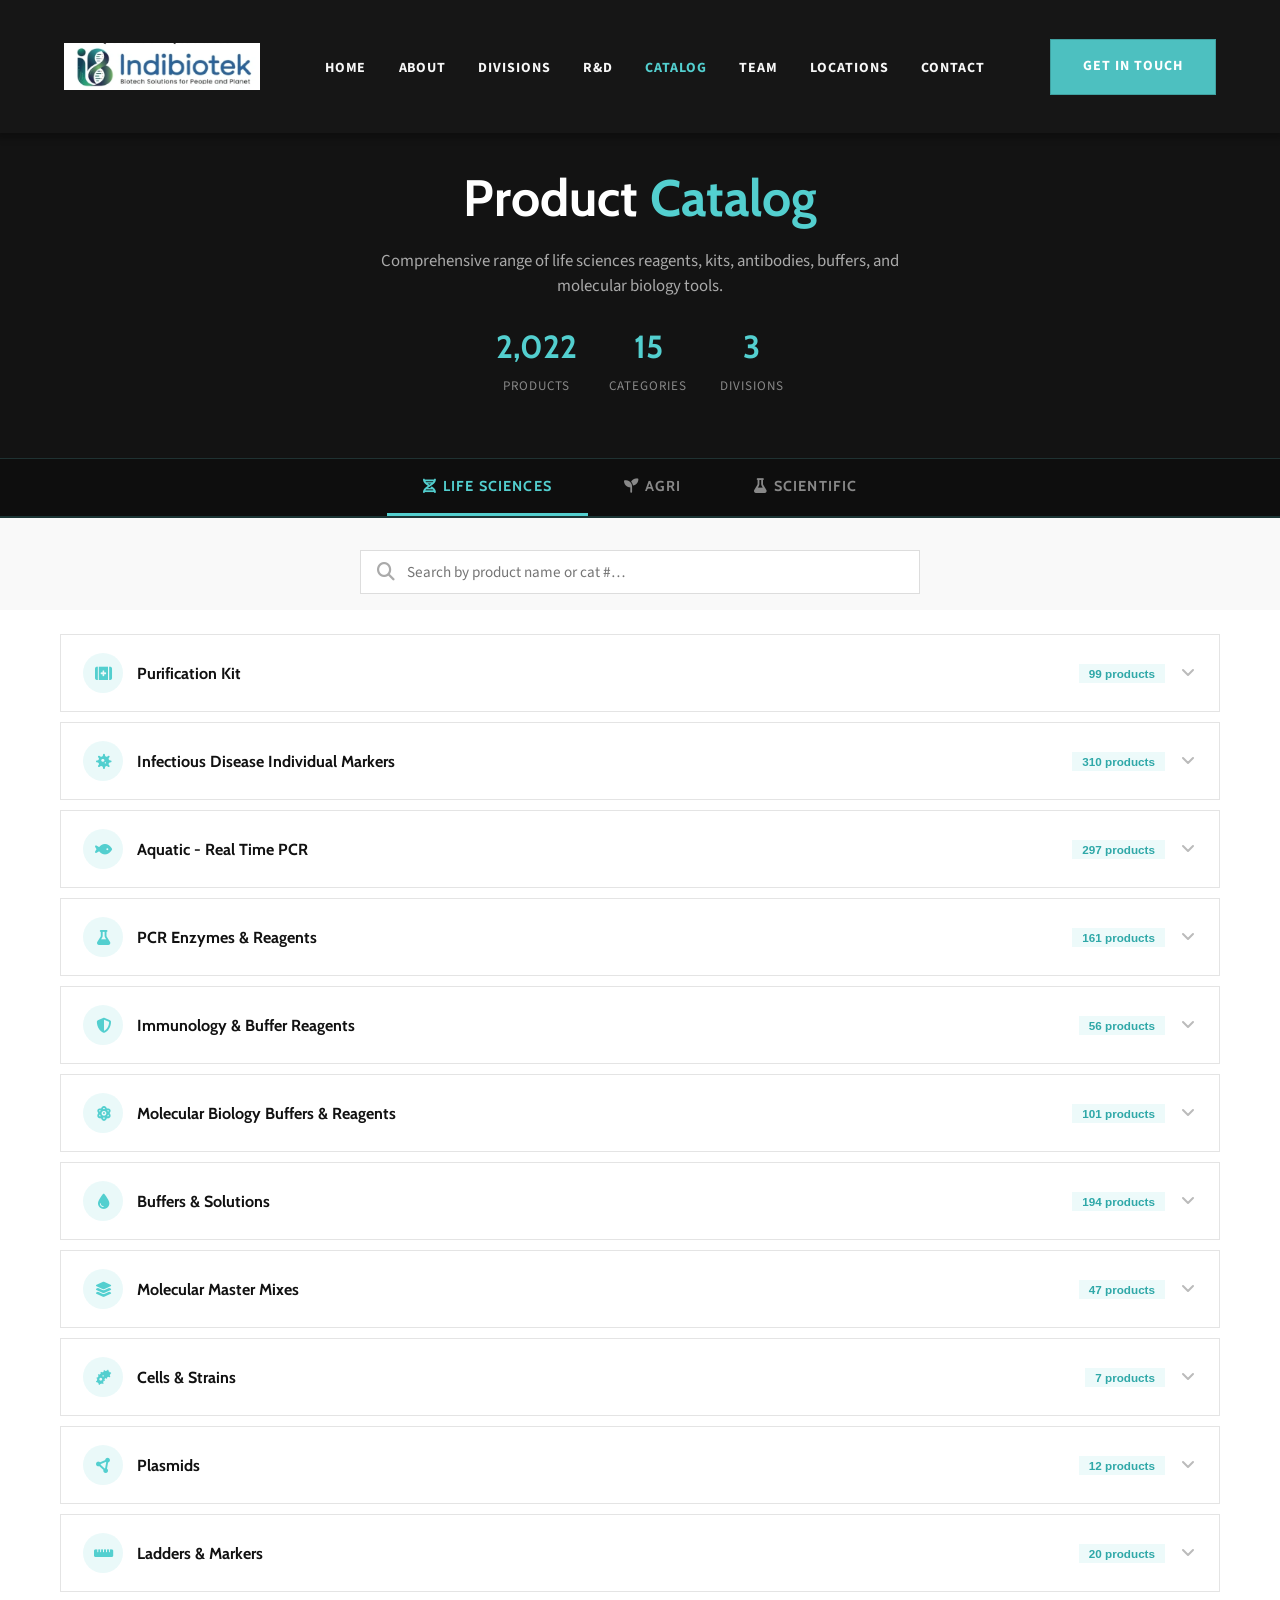
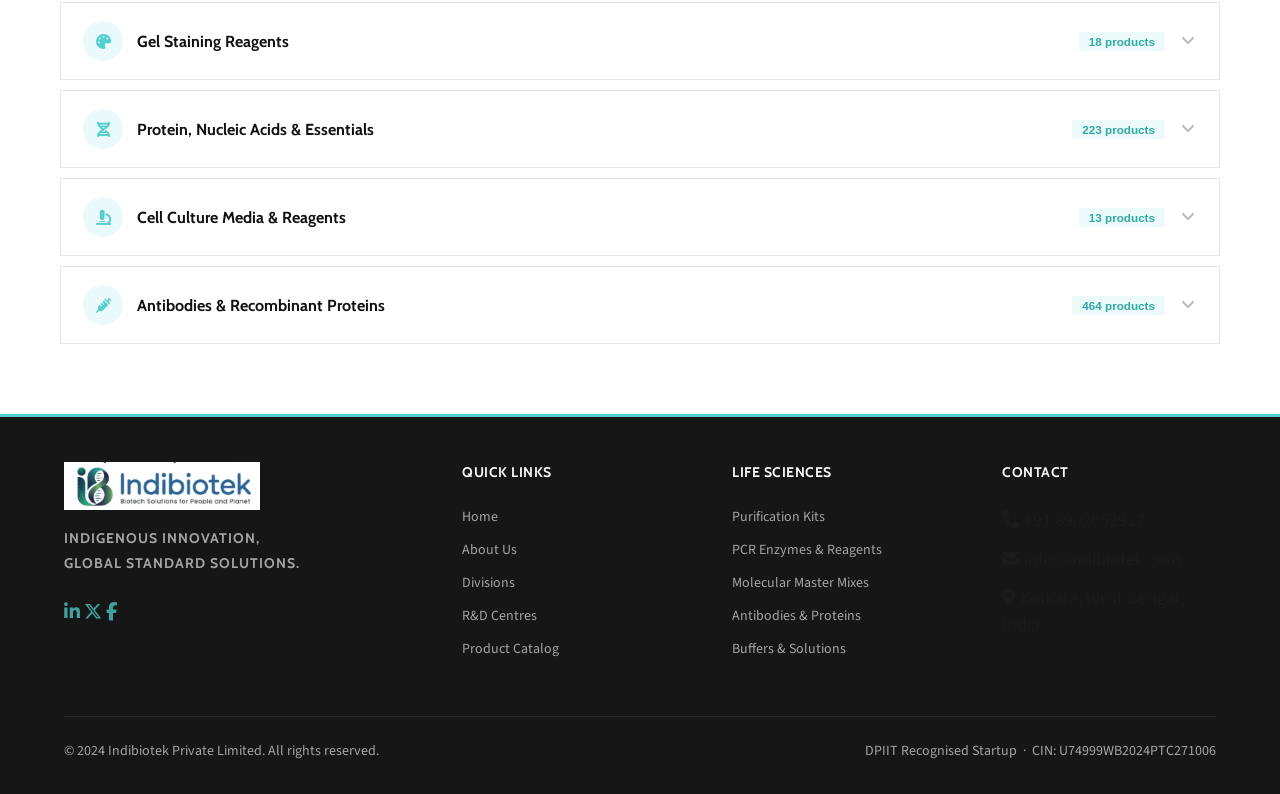
==== commit be5bbfe6: "update logo to user provided image" ====
--- a/catalog.html
+++ b/catalog.html
@@ -193,18 +193,7 @@
 <nav class="navbar" id="navbar" aria-label="Main navigation">
   <div class="container">
     <a href="index.html" class="nav-logo" aria-label="Indibiotek — Home">
-      <svg class="logo-icon" viewBox="0 0 40 40" fill="none" xmlns="http://www.w3.org/2000/svg" aria-hidden="true">
-        <circle cx="20" cy="20" r="18.5" stroke="#53CFCF" stroke-width="1.2" stroke-dasharray="3.5 2.5" opacity="0.7"/>
-        <ellipse cx="20" cy="20" rx="5.5" ry="13" stroke="#53CFCF" stroke-width="1.5"/>
-        <ellipse cx="20" cy="20" rx="13" ry="5.5" stroke="#40A1A1" stroke-width="1.5"/>
-        <circle cx="20" cy="7"  r="2.2" fill="#53CFCF"/>
-        <circle cx="20" cy="33" r="2.2" fill="#53CFCF"/>
-        <circle cx="7"  cy="20" r="2.2" fill="#40A1A1"/>
-        <circle cx="33" cy="20" r="2.2" fill="#40A1A1"/>
-        <circle cx="20" cy="20" r="3.8" fill="#53CFCF"/>
-        <circle cx="20" cy="20" r="5.5" stroke="#53CFCF" stroke-width="0.6" opacity="0.3"/>
-      </svg>
-      <span>Indi<span class="logo-bio">bio</span>tek</span>
+      <img src="images/logo.png" alt="Indibiotek Logo" class="logo-icon" style="height: 48px; width: auto; object-fit: contain;" />
     </a>
     <ul class="nav-links" role="list">
       <li><a href="index.html">Home</a></li>
@@ -2510,17 +2499,7 @@
     <div class="footer-grid">
       <div class="footer-brand">
         <a href="index.html" class="nav-logo" style="margin-bottom:16px;display:inline-flex;">
-          <svg class="logo-icon" viewBox="0 0 40 40" fill="none" xmlns="http://www.w3.org/2000/svg">
-            <circle cx="20" cy="20" r="18.5" stroke="#53CFCF" stroke-width="1.2" stroke-dasharray="3.5 2.5" opacity="0.7"/>
-            <ellipse cx="20" cy="20" rx="5.5" ry="13" stroke="#53CFCF" stroke-width="1.5"/>
-            <ellipse cx="20" cy="20" rx="13" ry="5.5" stroke="#40A1A1" stroke-width="1.5"/>
-            <circle cx="20" cy="7"  r="2.2" fill="#53CFCF"/>
-            <circle cx="20" cy="33" r="2.2" fill="#53CFCF"/>
-            <circle cx="7"  cy="20" r="2.2" fill="#40A1A1"/>
-            <circle cx="33" cy="20" r="2.2" fill="#40A1A1"/>
-            <circle cx="20" cy="20" r="3.8" fill="#53CFCF"/>
-          </svg>
-          <span>Indi<span class="logo-bio">bio</span>tek</span>
+          <img src="images/logo.png" alt="Indibiotek Logo" class="logo-icon" style="height: 48px; width: auto; object-fit: contain;" />
         </a>
         <p class="footer-tagline">Indigenous Innovation,<br/>Global Standard Solutions.</p>
         <div class="footer-socials">
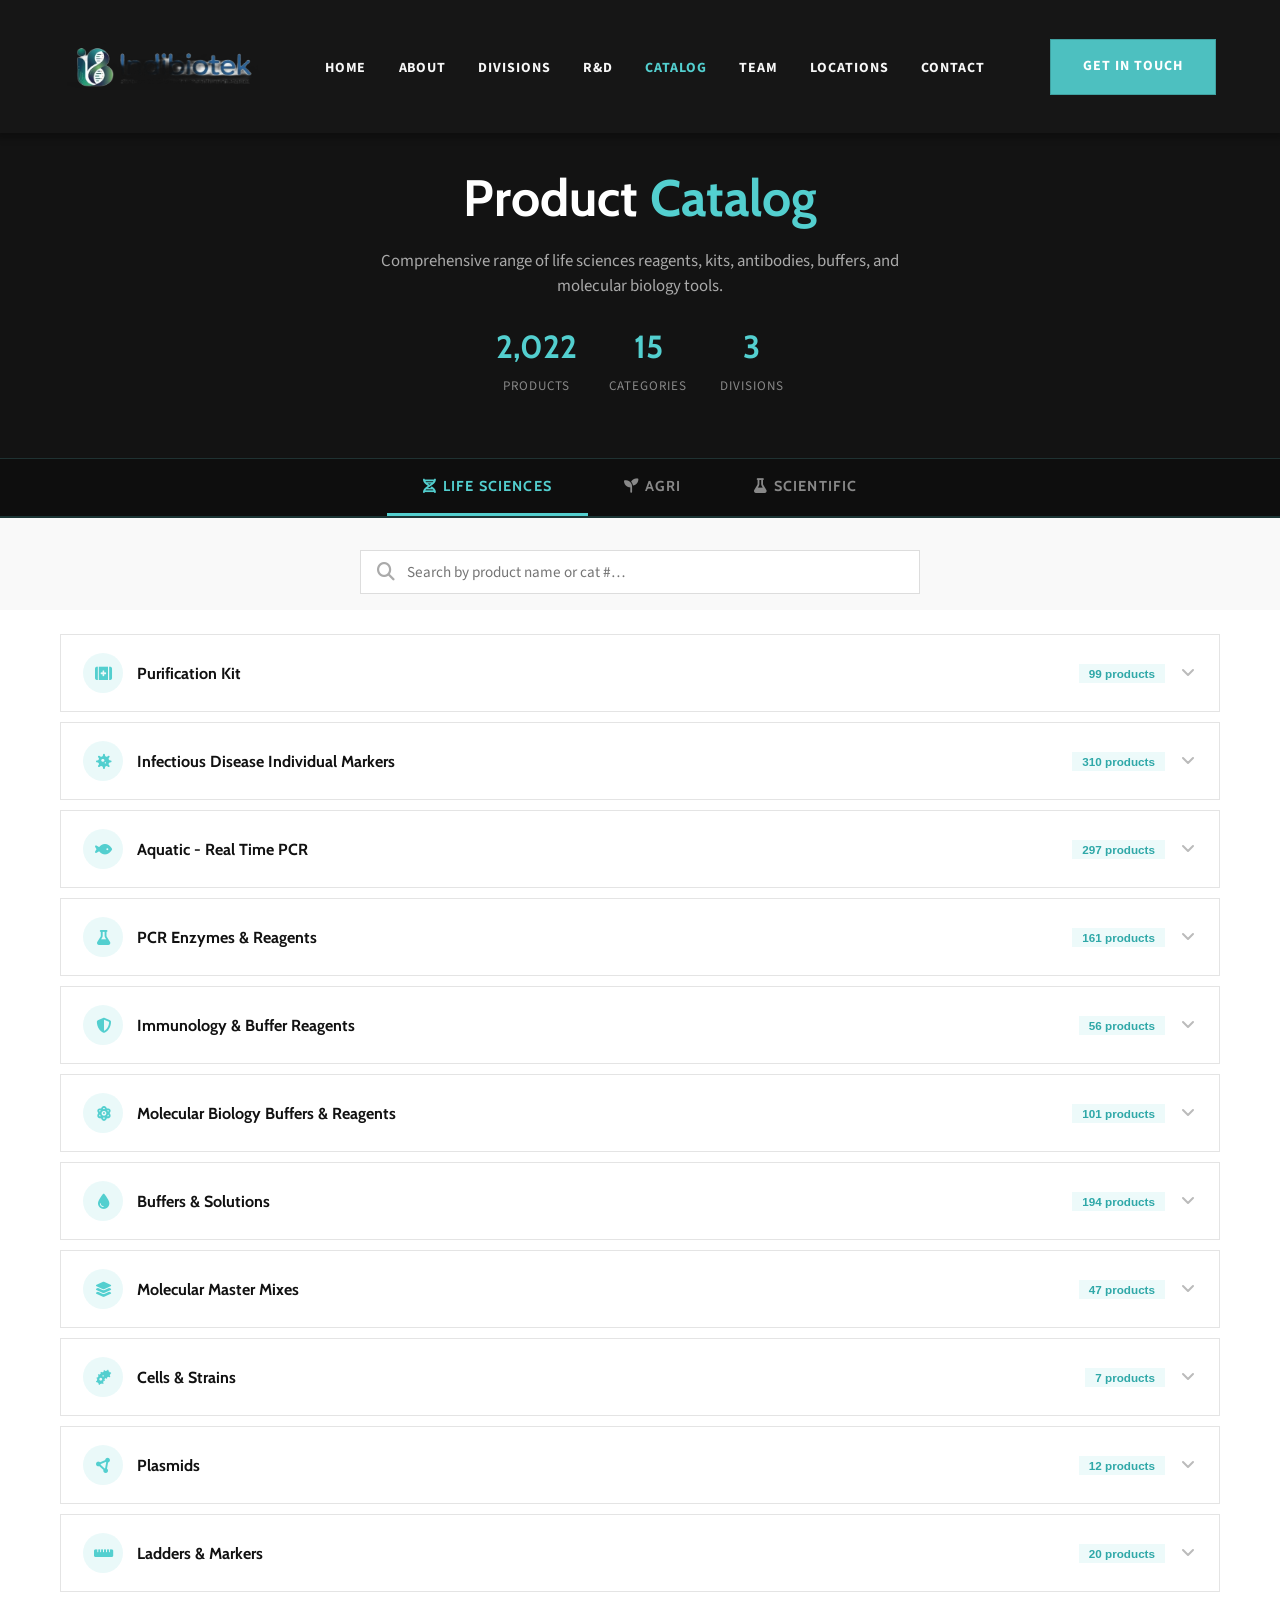
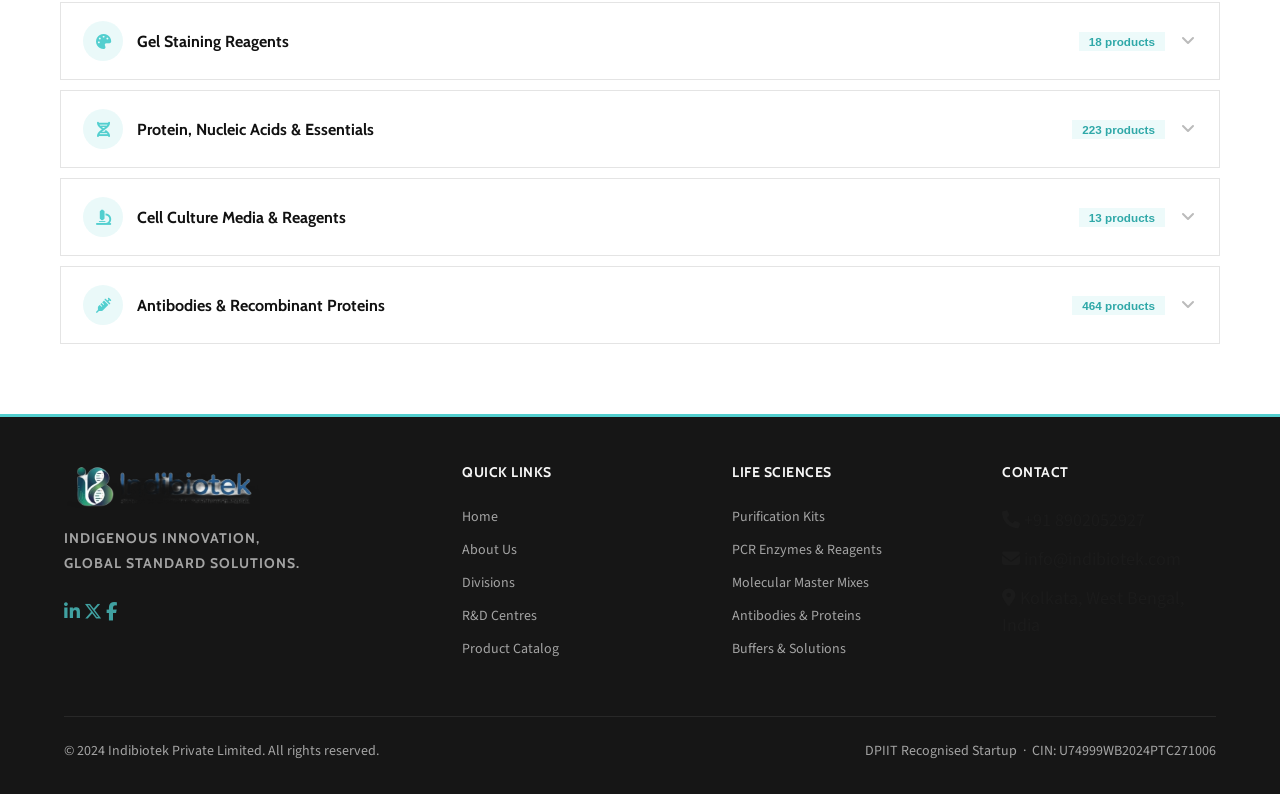
==== commit 173ad030: "Update logo to transparent background version (logo_nobg.png)" ====
--- a/catalog.html
+++ b/catalog.html
@@ -193,7 +193,7 @@
 <nav class="navbar" id="navbar" aria-label="Main navigation">
   <div class="container">
     <a href="index.html" class="nav-logo" aria-label="Indibiotek — Home">
-      <img src="images/logo.png" alt="Indibiotek Logo" class="logo-icon" style="height: 48px; width: auto; object-fit: contain;" />
+      <img src="images/logo_nobg.png" alt="Indibiotek Logo" class="logo-icon" style="height: 48px; width: auto; object-fit: contain;" />
     </a>
     <ul class="nav-links" role="list">
       <li><a href="index.html">Home</a></li>
@@ -2499,7 +2499,7 @@
     <div class="footer-grid">
       <div class="footer-brand">
         <a href="index.html" class="nav-logo" style="margin-bottom:16px;display:inline-flex;">
-          <img src="images/logo.png" alt="Indibiotek Logo" class="logo-icon" style="height: 48px; width: auto; object-fit: contain;" />
+          <img src="images/logo_nobg.png" alt="Indibiotek Logo" class="logo-icon" style="height: 48px; width: auto; object-fit: contain;" />
         </a>
         <p class="footer-tagline">Indigenous Innovation,<br/>Global Standard Solutions.</p>
         <div class="footer-socials">
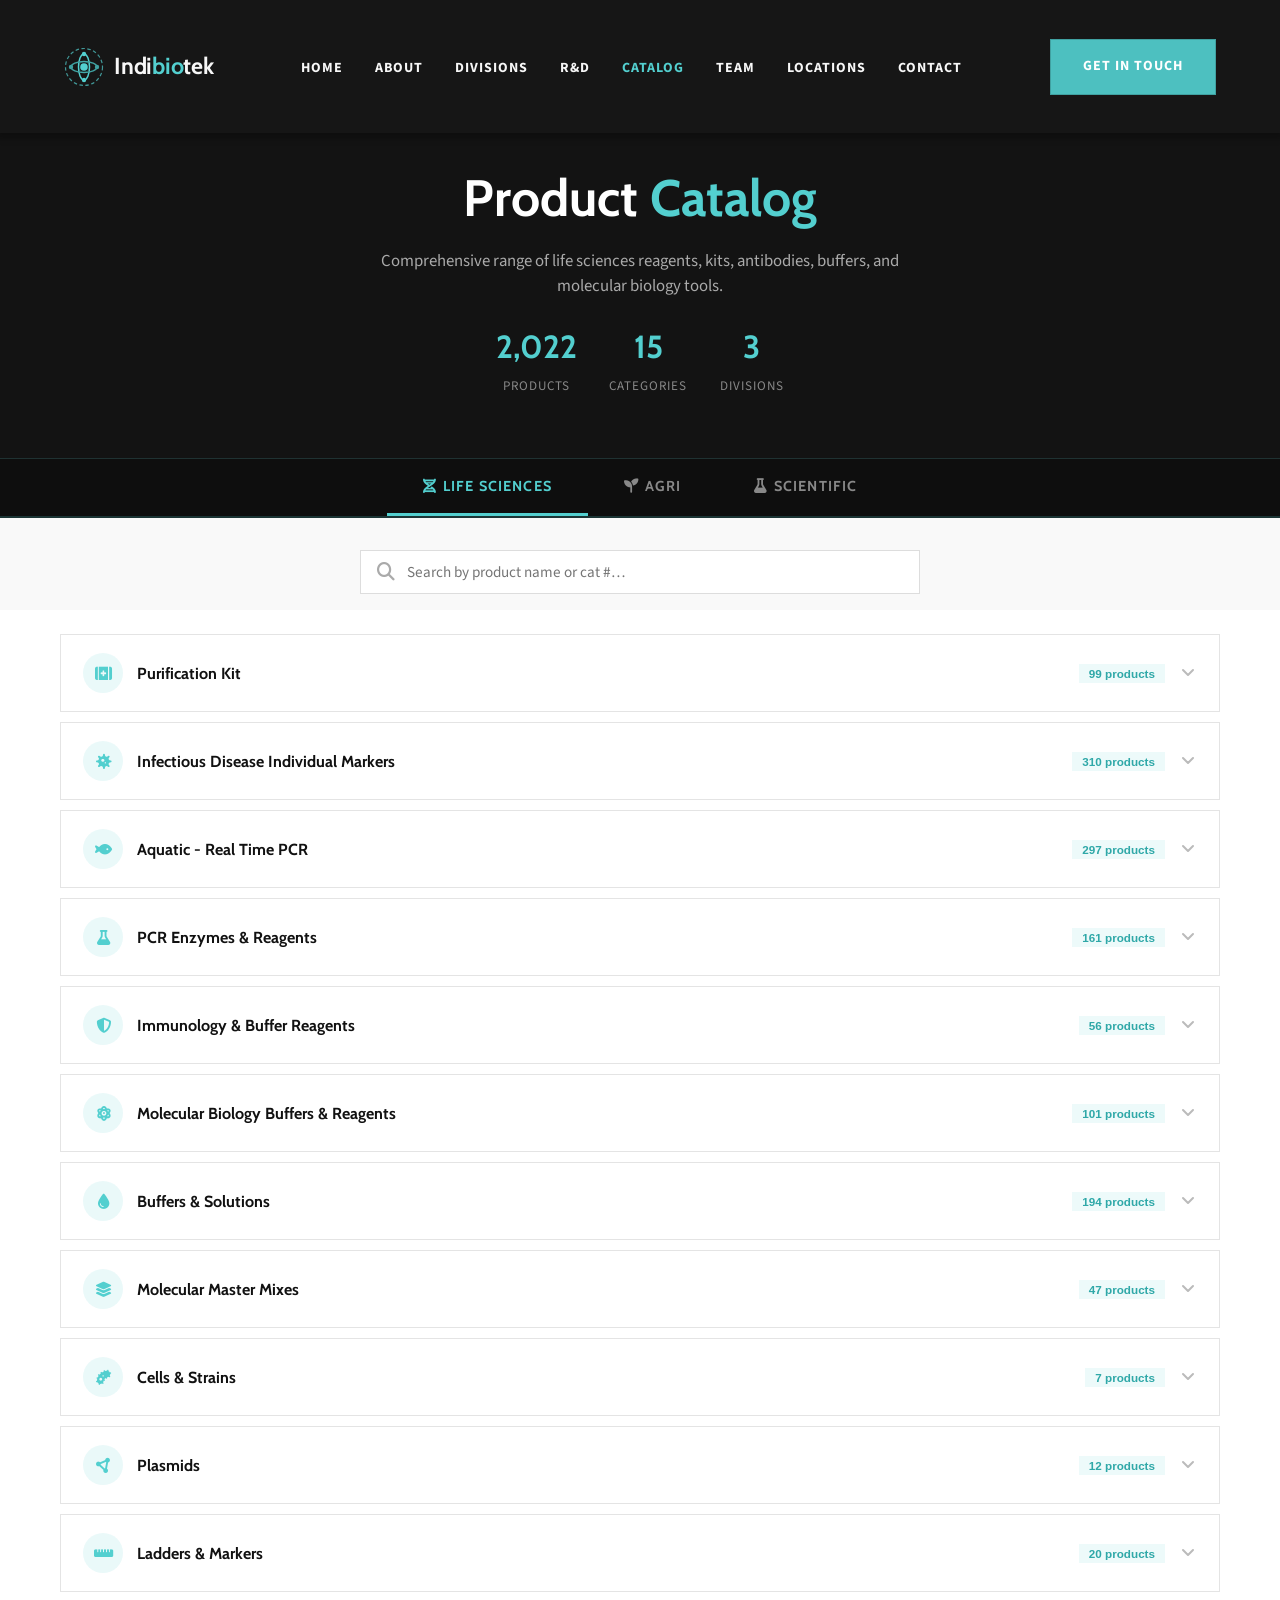
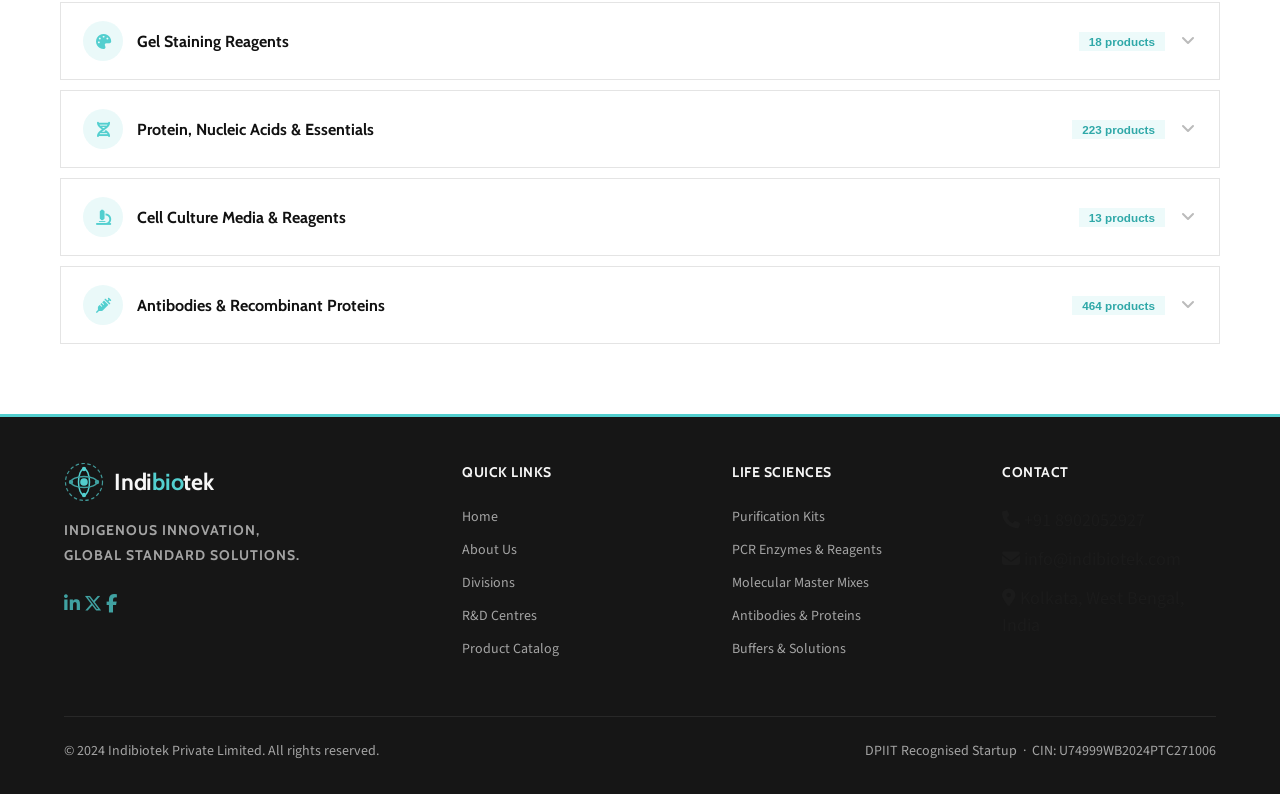
==== commit c4c6b61c: "Undo changes to logo" ====
--- a/catalog.html
+++ b/catalog.html
@@ -193,7 +193,18 @@
 <nav class="navbar" id="navbar" aria-label="Main navigation">
   <div class="container">
     <a href="index.html" class="nav-logo" aria-label="Indibiotek — Home">
-      <img src="images/logo_nobg.png" alt="Indibiotek Logo" class="logo-icon" style="height: 48px; width: auto; object-fit: contain;" />
+      <svg class="logo-icon" viewBox="0 0 40 40" fill="none" xmlns="http://www.w3.org/2000/svg" aria-hidden="true">
+        <circle cx="20" cy="20" r="18.5" stroke="#53CFCF" stroke-width="1.2" stroke-dasharray="3.5 2.5" opacity="0.7"/>
+        <ellipse cx="20" cy="20" rx="5.5" ry="13" stroke="#53CFCF" stroke-width="1.5"/>
+        <ellipse cx="20" cy="20" rx="13" ry="5.5" stroke="#40A1A1" stroke-width="1.5"/>
+        <circle cx="20" cy="7"  r="2.2" fill="#53CFCF"/>
+        <circle cx="20" cy="33" r="2.2" fill="#53CFCF"/>
+        <circle cx="7"  cy="20" r="2.2" fill="#40A1A1"/>
+        <circle cx="33" cy="20" r="2.2" fill="#40A1A1"/>
+        <circle cx="20" cy="20" r="3.8" fill="#53CFCF"/>
+        <circle cx="20" cy="20" r="5.5" stroke="#53CFCF" stroke-width="0.6" opacity="0.3"/>
+      </svg>
+      <span>Indi<span class="logo-bio">bio</span>tek</span>
     </a>
     <ul class="nav-links" role="list">
       <li><a href="index.html">Home</a></li>
@@ -2499,7 +2510,17 @@
     <div class="footer-grid">
       <div class="footer-brand">
         <a href="index.html" class="nav-logo" style="margin-bottom:16px;display:inline-flex;">
-          <img src="images/logo_nobg.png" alt="Indibiotek Logo" class="logo-icon" style="height: 48px; width: auto; object-fit: contain;" />
+          <svg class="logo-icon" viewBox="0 0 40 40" fill="none" xmlns="http://www.w3.org/2000/svg">
+            <circle cx="20" cy="20" r="18.5" stroke="#53CFCF" stroke-width="1.2" stroke-dasharray="3.5 2.5" opacity="0.7"/>
+            <ellipse cx="20" cy="20" rx="5.5" ry="13" stroke="#53CFCF" stroke-width="1.5"/>
+            <ellipse cx="20" cy="20" rx="13" ry="5.5" stroke="#40A1A1" stroke-width="1.5"/>
+            <circle cx="20" cy="7"  r="2.2" fill="#53CFCF"/>
+            <circle cx="20" cy="33" r="2.2" fill="#53CFCF"/>
+            <circle cx="7"  cy="20" r="2.2" fill="#40A1A1"/>
+            <circle cx="33" cy="20" r="2.2" fill="#40A1A1"/>
+            <circle cx="20" cy="20" r="3.8" fill="#53CFCF"/>
+          </svg>
+          <span>Indi<span class="logo-bio">bio</span>tek</span>
         </a>
         <p class="footer-tagline">Indigenous Innovation,<br/>Global Standard Solutions.</p>
         <div class="footer-socials">
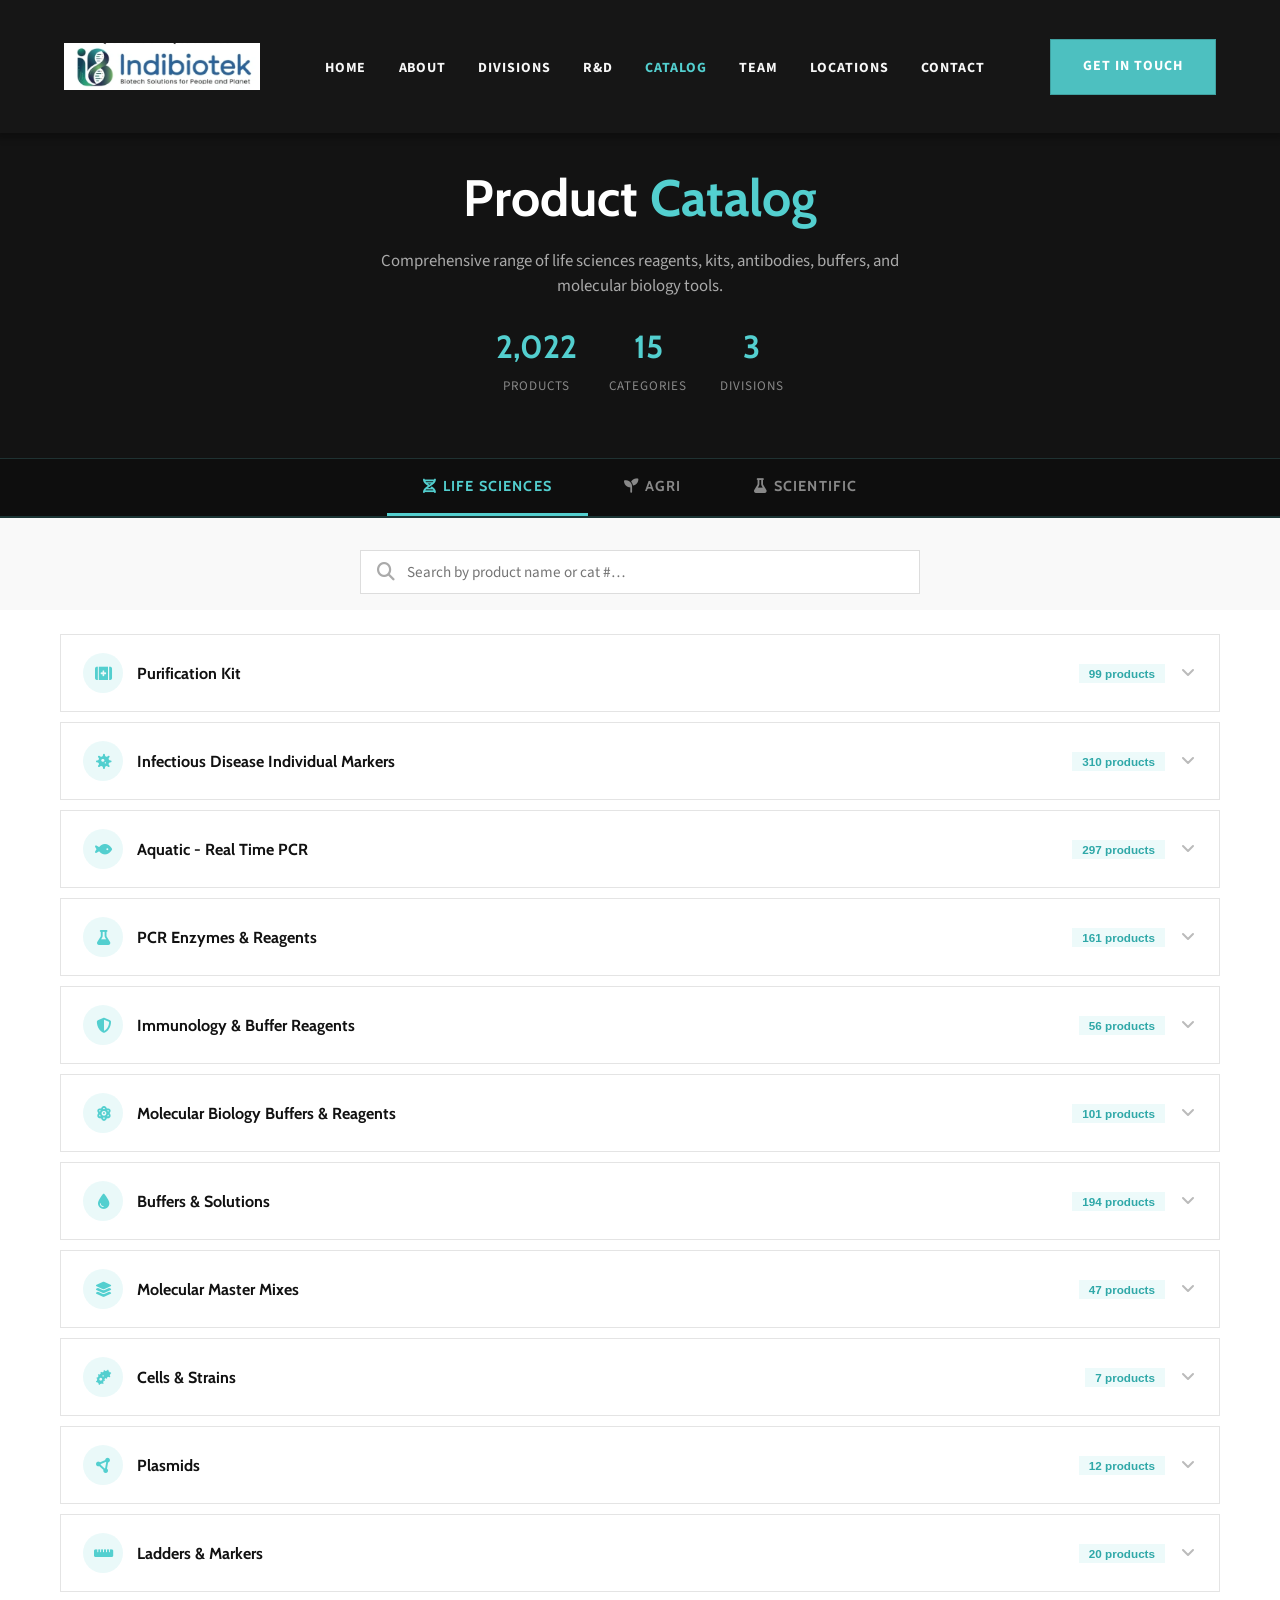
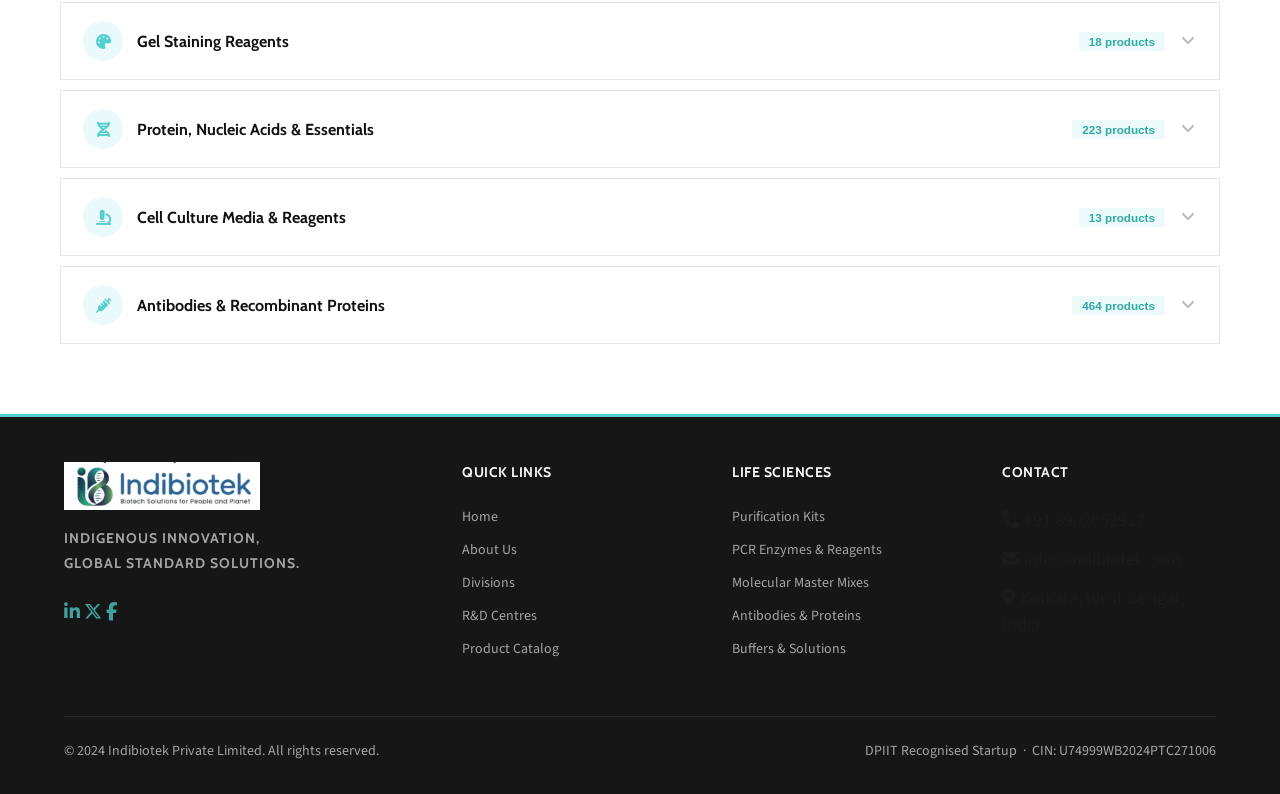
==== commit bef073cb: "Restore white background logo version" ====
--- a/catalog.html
+++ b/catalog.html
@@ -193,18 +193,7 @@
 <nav class="navbar" id="navbar" aria-label="Main navigation">
   <div class="container">
     <a href="index.html" class="nav-logo" aria-label="Indibiotek — Home">
-      <svg class="logo-icon" viewBox="0 0 40 40" fill="none" xmlns="http://www.w3.org/2000/svg" aria-hidden="true">
-        <circle cx="20" cy="20" r="18.5" stroke="#53CFCF" stroke-width="1.2" stroke-dasharray="3.5 2.5" opacity="0.7"/>
-        <ellipse cx="20" cy="20" rx="5.5" ry="13" stroke="#53CFCF" stroke-width="1.5"/>
-        <ellipse cx="20" cy="20" rx="13" ry="5.5" stroke="#40A1A1" stroke-width="1.5"/>
-        <circle cx="20" cy="7"  r="2.2" fill="#53CFCF"/>
-        <circle cx="20" cy="33" r="2.2" fill="#53CFCF"/>
-        <circle cx="7"  cy="20" r="2.2" fill="#40A1A1"/>
-        <circle cx="33" cy="20" r="2.2" fill="#40A1A1"/>
-        <circle cx="20" cy="20" r="3.8" fill="#53CFCF"/>
-        <circle cx="20" cy="20" r="5.5" stroke="#53CFCF" stroke-width="0.6" opacity="0.3"/>
-      </svg>
-      <span>Indi<span class="logo-bio">bio</span>tek</span>
+      <img src="images/logo.png" alt="Indibiotek Logo" class="logo-icon" style="height: 48px; width: auto; object-fit: contain;" />
     </a>
     <ul class="nav-links" role="list">
       <li><a href="index.html">Home</a></li>
@@ -2510,17 +2499,7 @@
     <div class="footer-grid">
       <div class="footer-brand">
         <a href="index.html" class="nav-logo" style="margin-bottom:16px;display:inline-flex;">
-          <svg class="logo-icon" viewBox="0 0 40 40" fill="none" xmlns="http://www.w3.org/2000/svg">
-            <circle cx="20" cy="20" r="18.5" stroke="#53CFCF" stroke-width="1.2" stroke-dasharray="3.5 2.5" opacity="0.7"/>
-            <ellipse cx="20" cy="20" rx="5.5" ry="13" stroke="#53CFCF" stroke-width="1.5"/>
-            <ellipse cx="20" cy="20" rx="13" ry="5.5" stroke="#40A1A1" stroke-width="1.5"/>
-            <circle cx="20" cy="7"  r="2.2" fill="#53CFCF"/>
-            <circle cx="20" cy="33" r="2.2" fill="#53CFCF"/>
-            <circle cx="7"  cy="20" r="2.2" fill="#40A1A1"/>
-            <circle cx="33" cy="20" r="2.2" fill="#40A1A1"/>
-            <circle cx="20" cy="20" r="3.8" fill="#53CFCF"/>
-          </svg>
-          <span>Indi<span class="logo-bio">bio</span>tek</span>
+          <img src="images/logo.png" alt="Indibiotek Logo" class="logo-icon" style="height: 48px; width: auto; object-fit: contain;" />
         </a>
         <p class="footer-tagline">Indigenous Innovation,<br/>Global Standard Solutions.</p>
         <div class="footer-socials">
